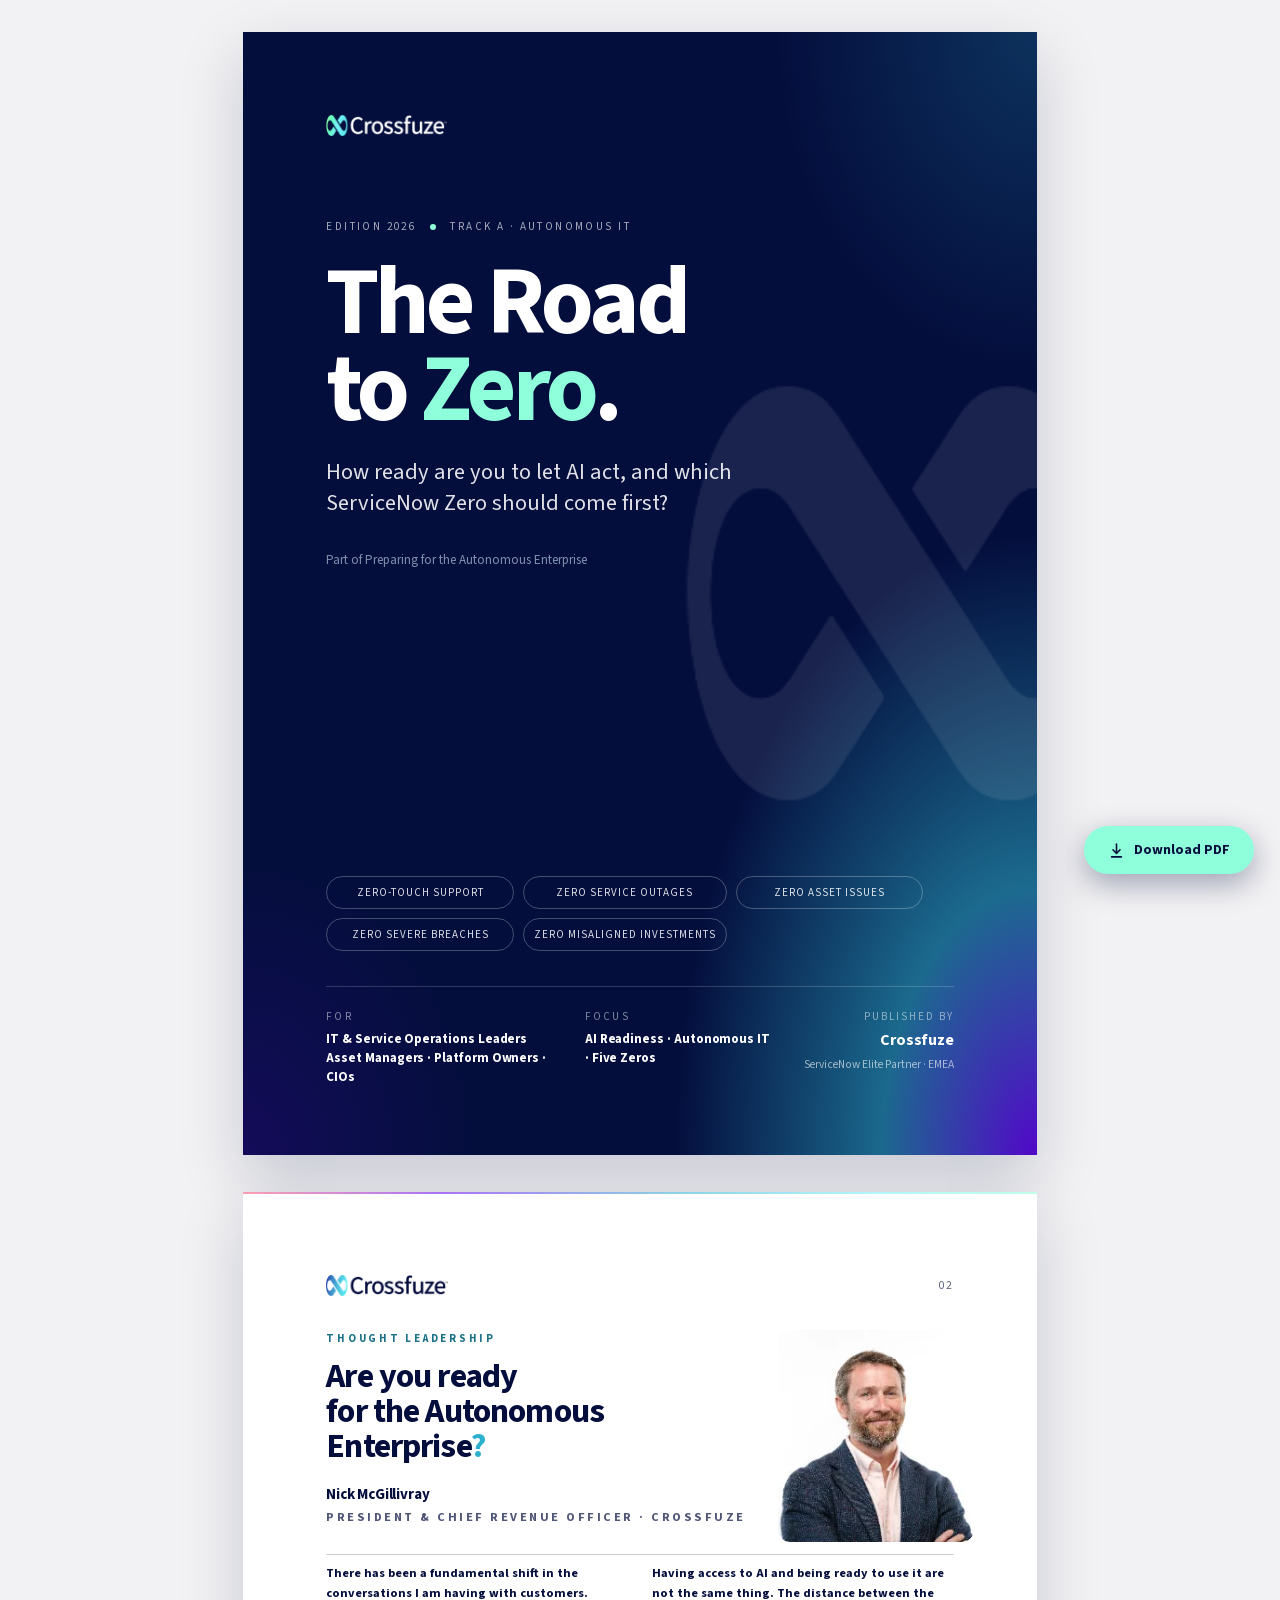
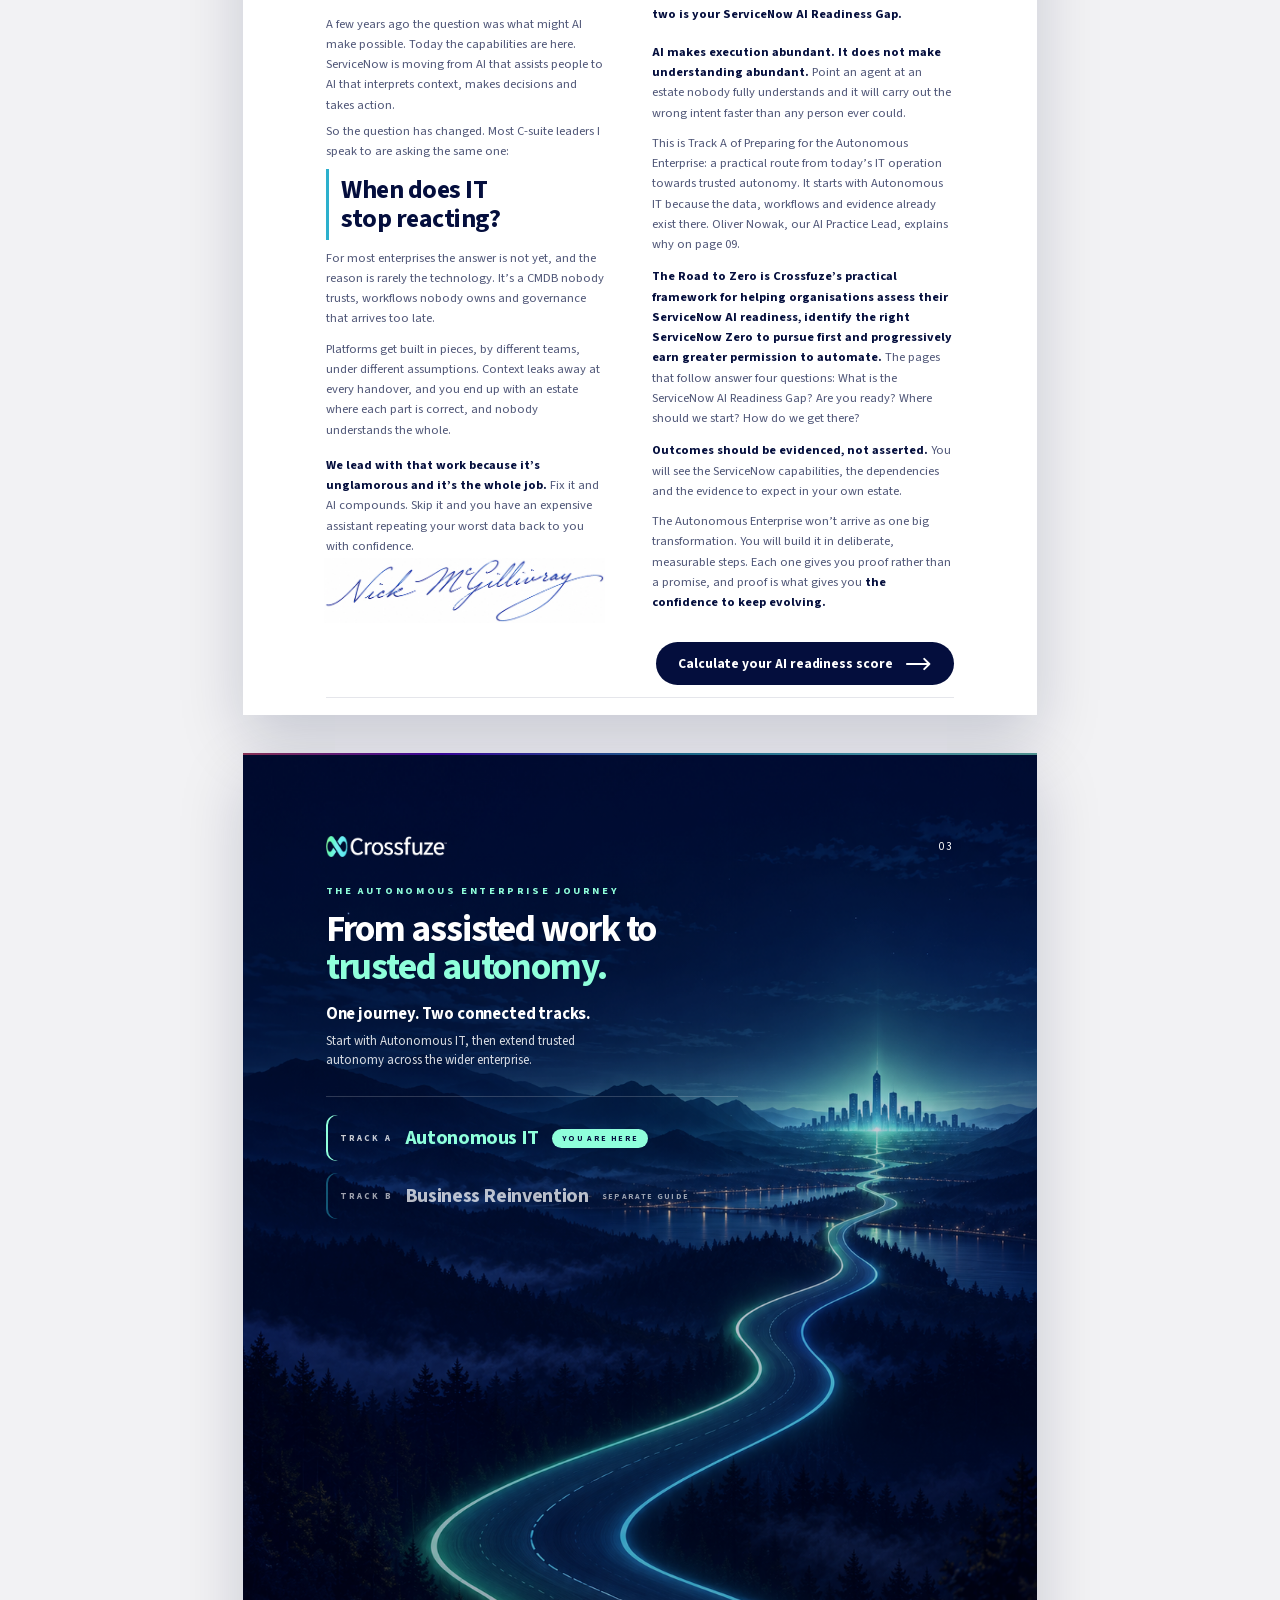
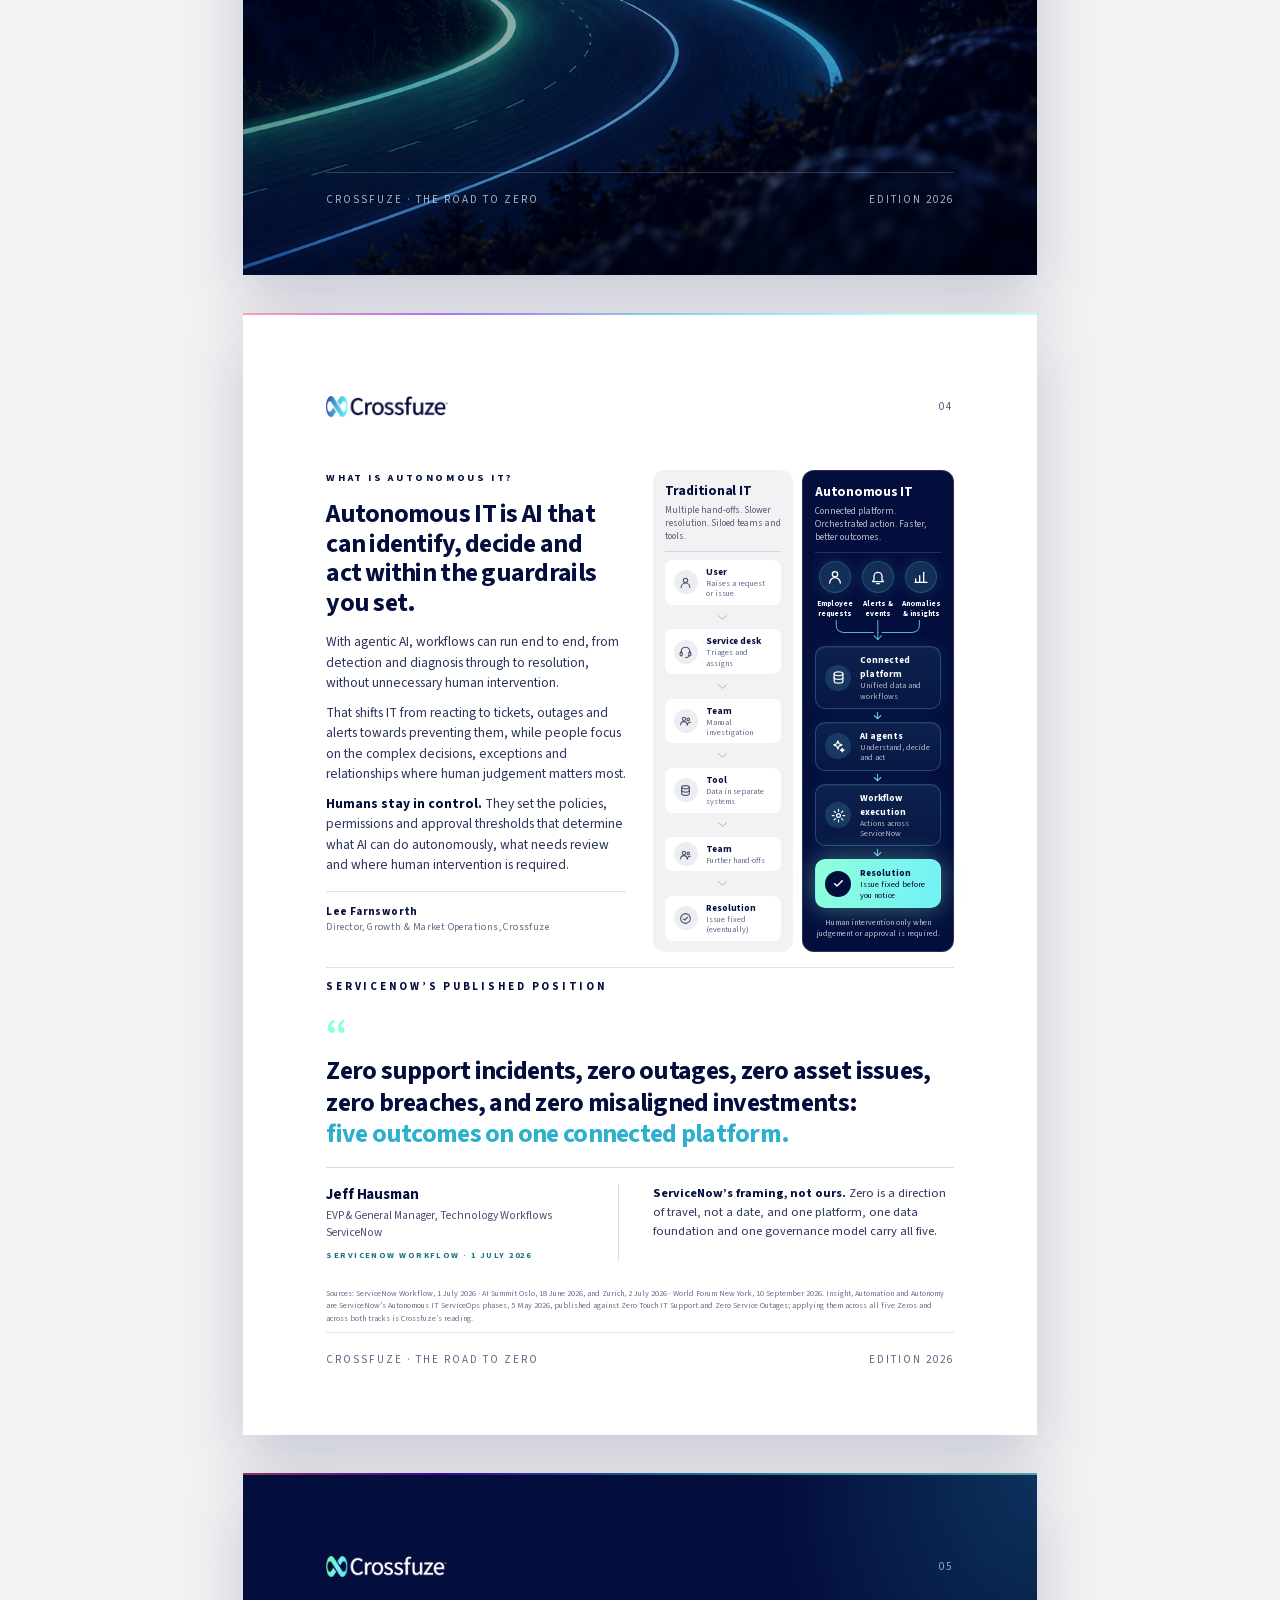
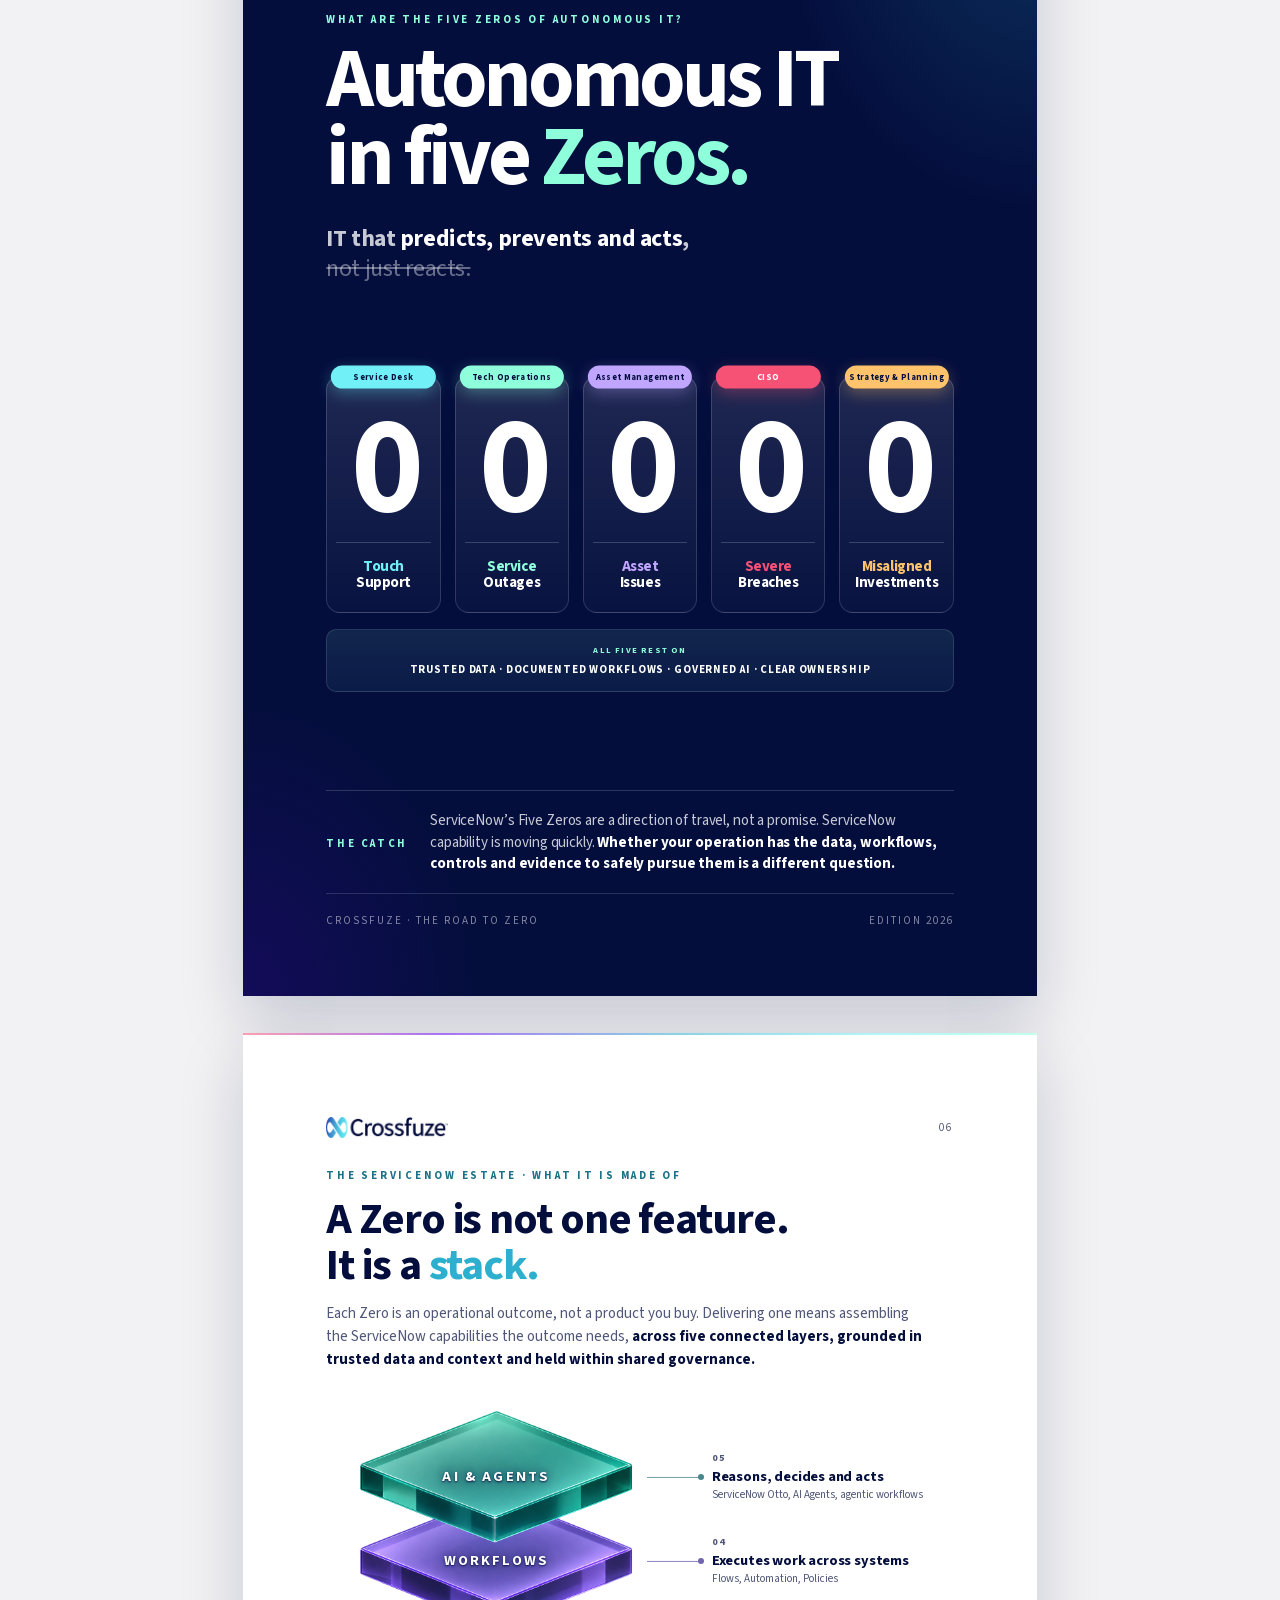
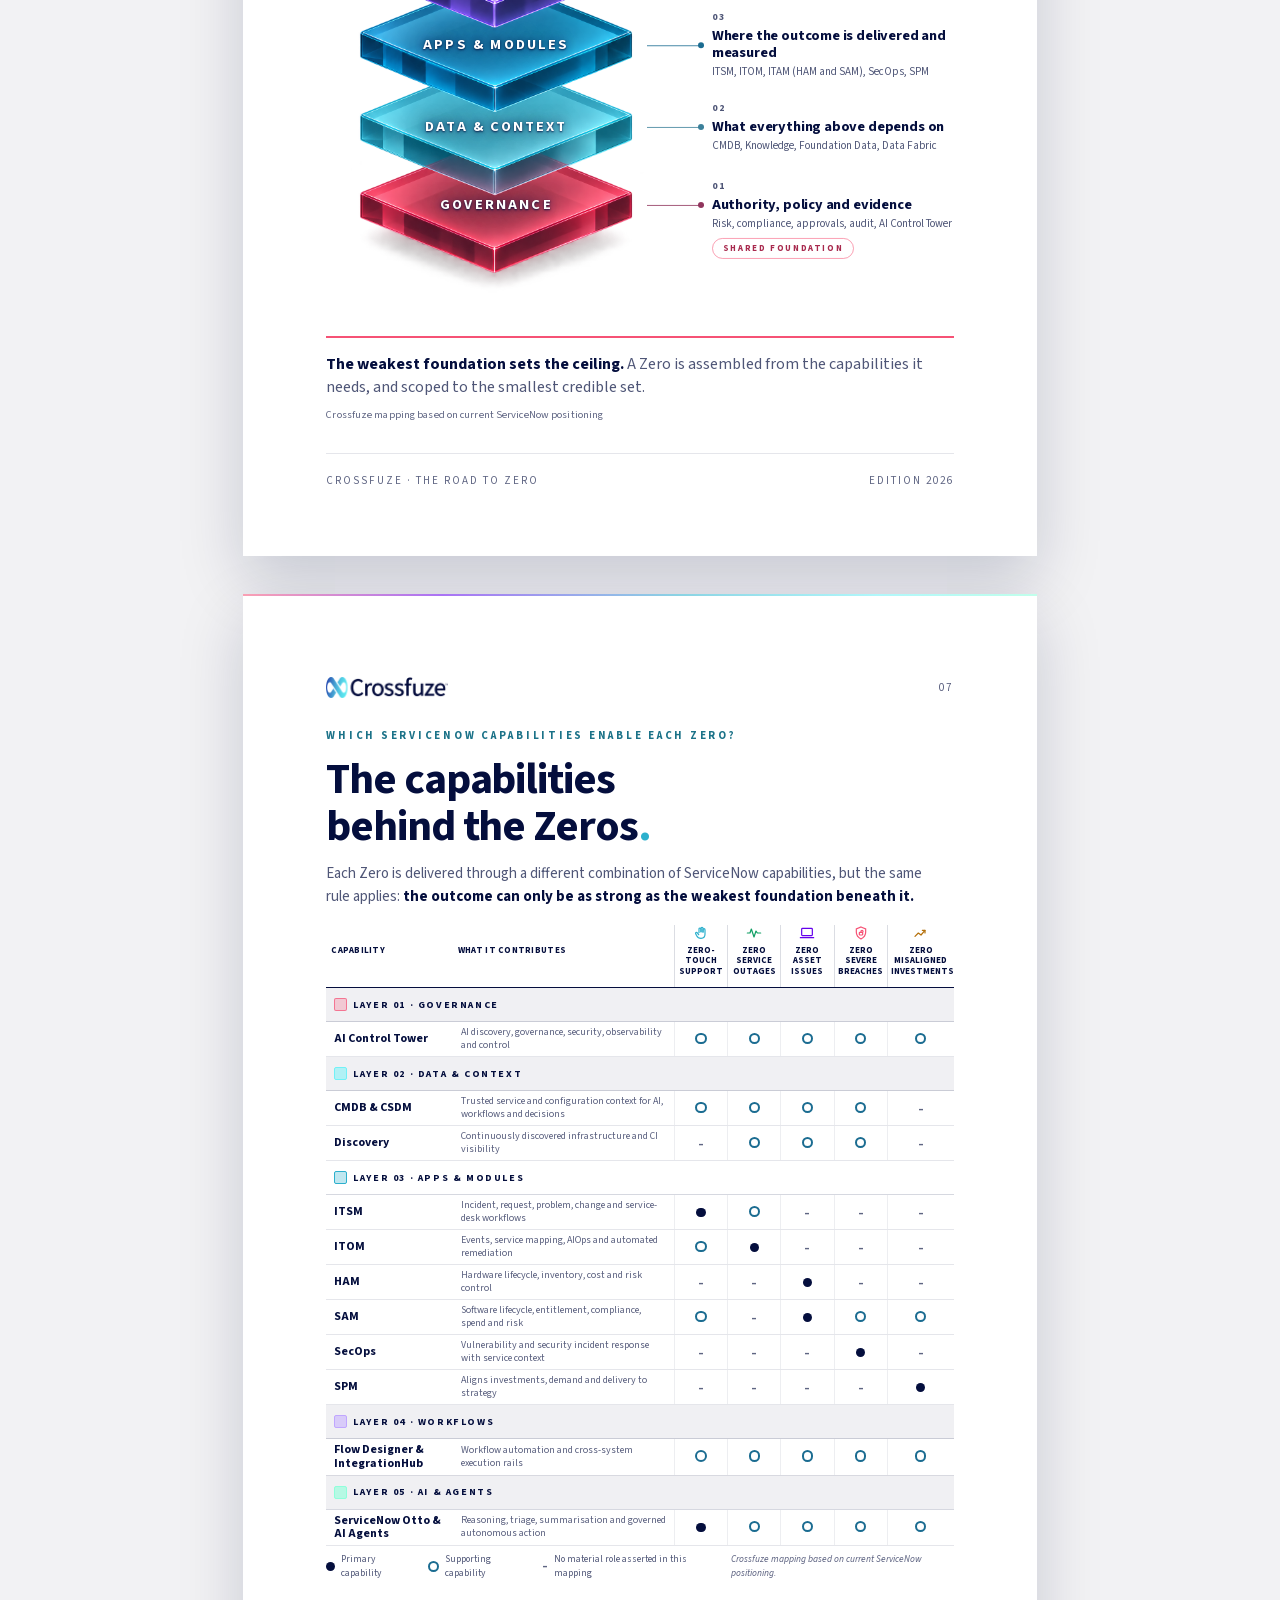
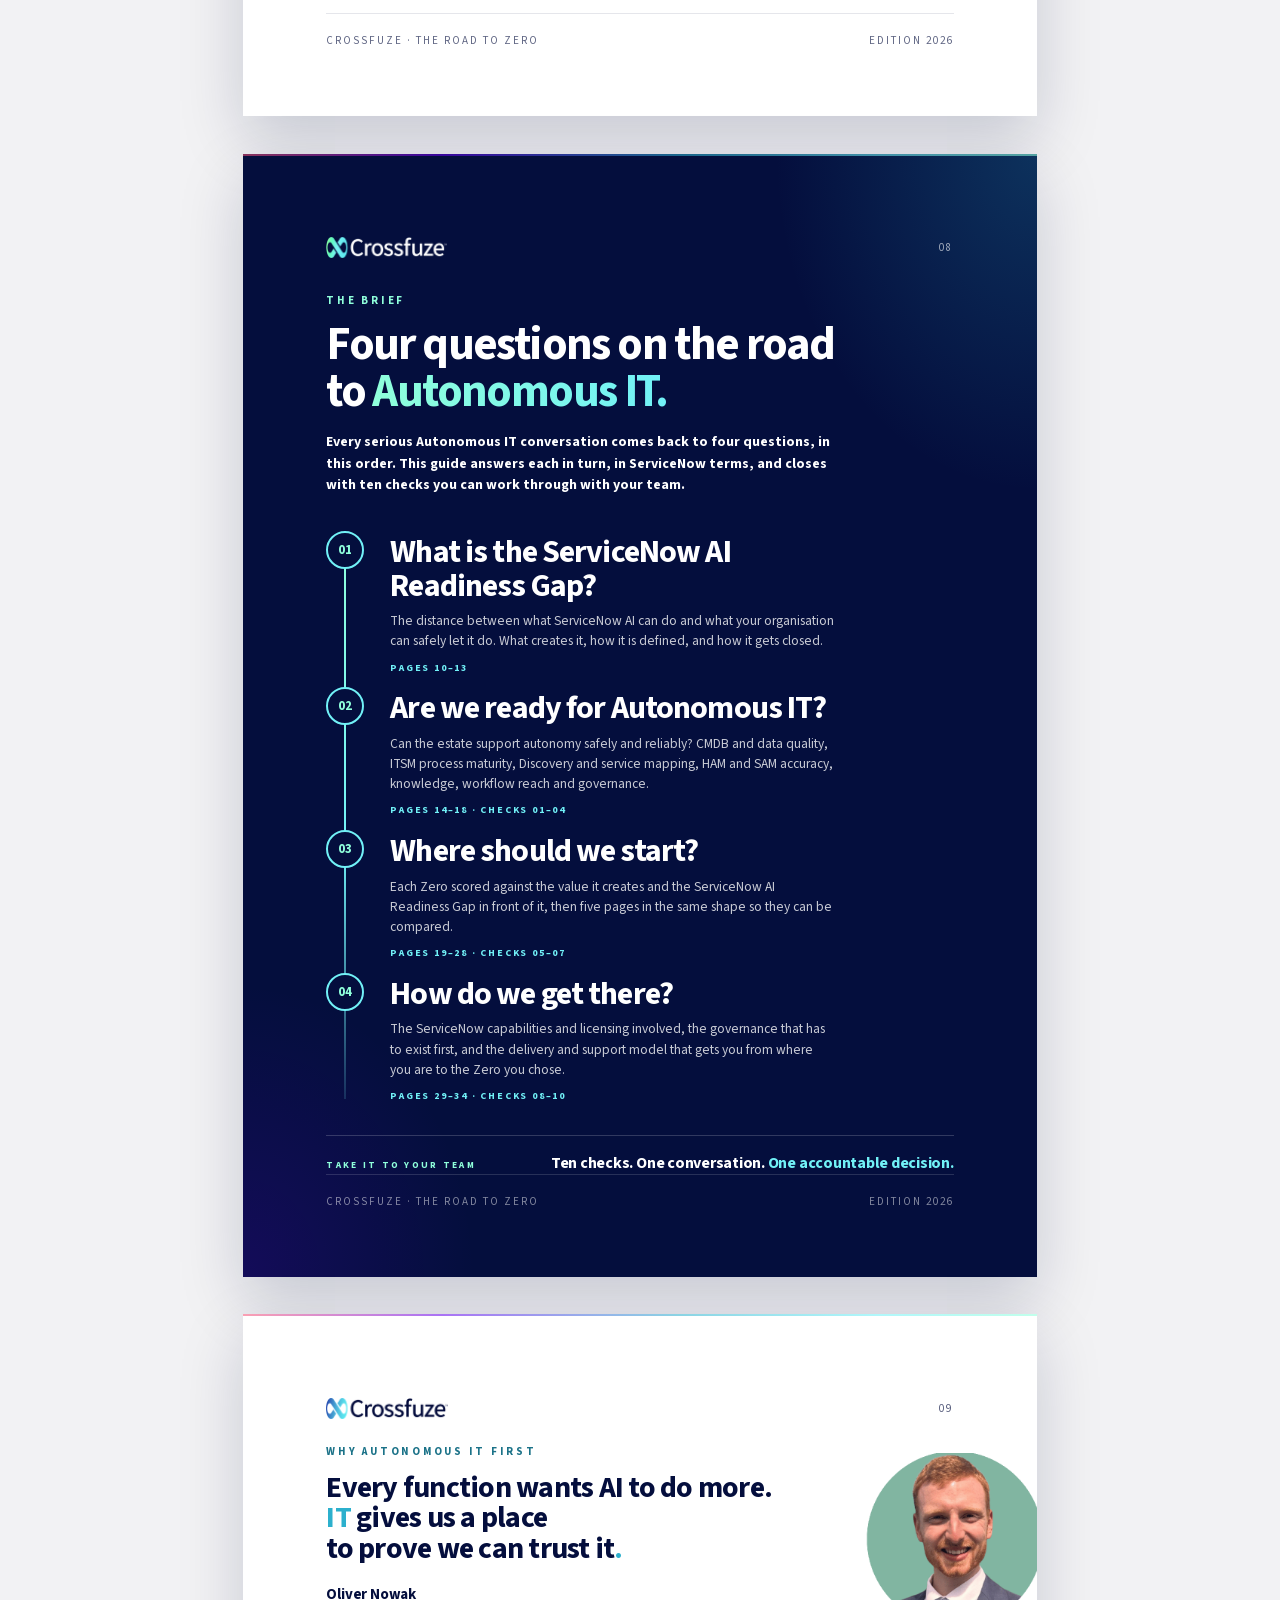
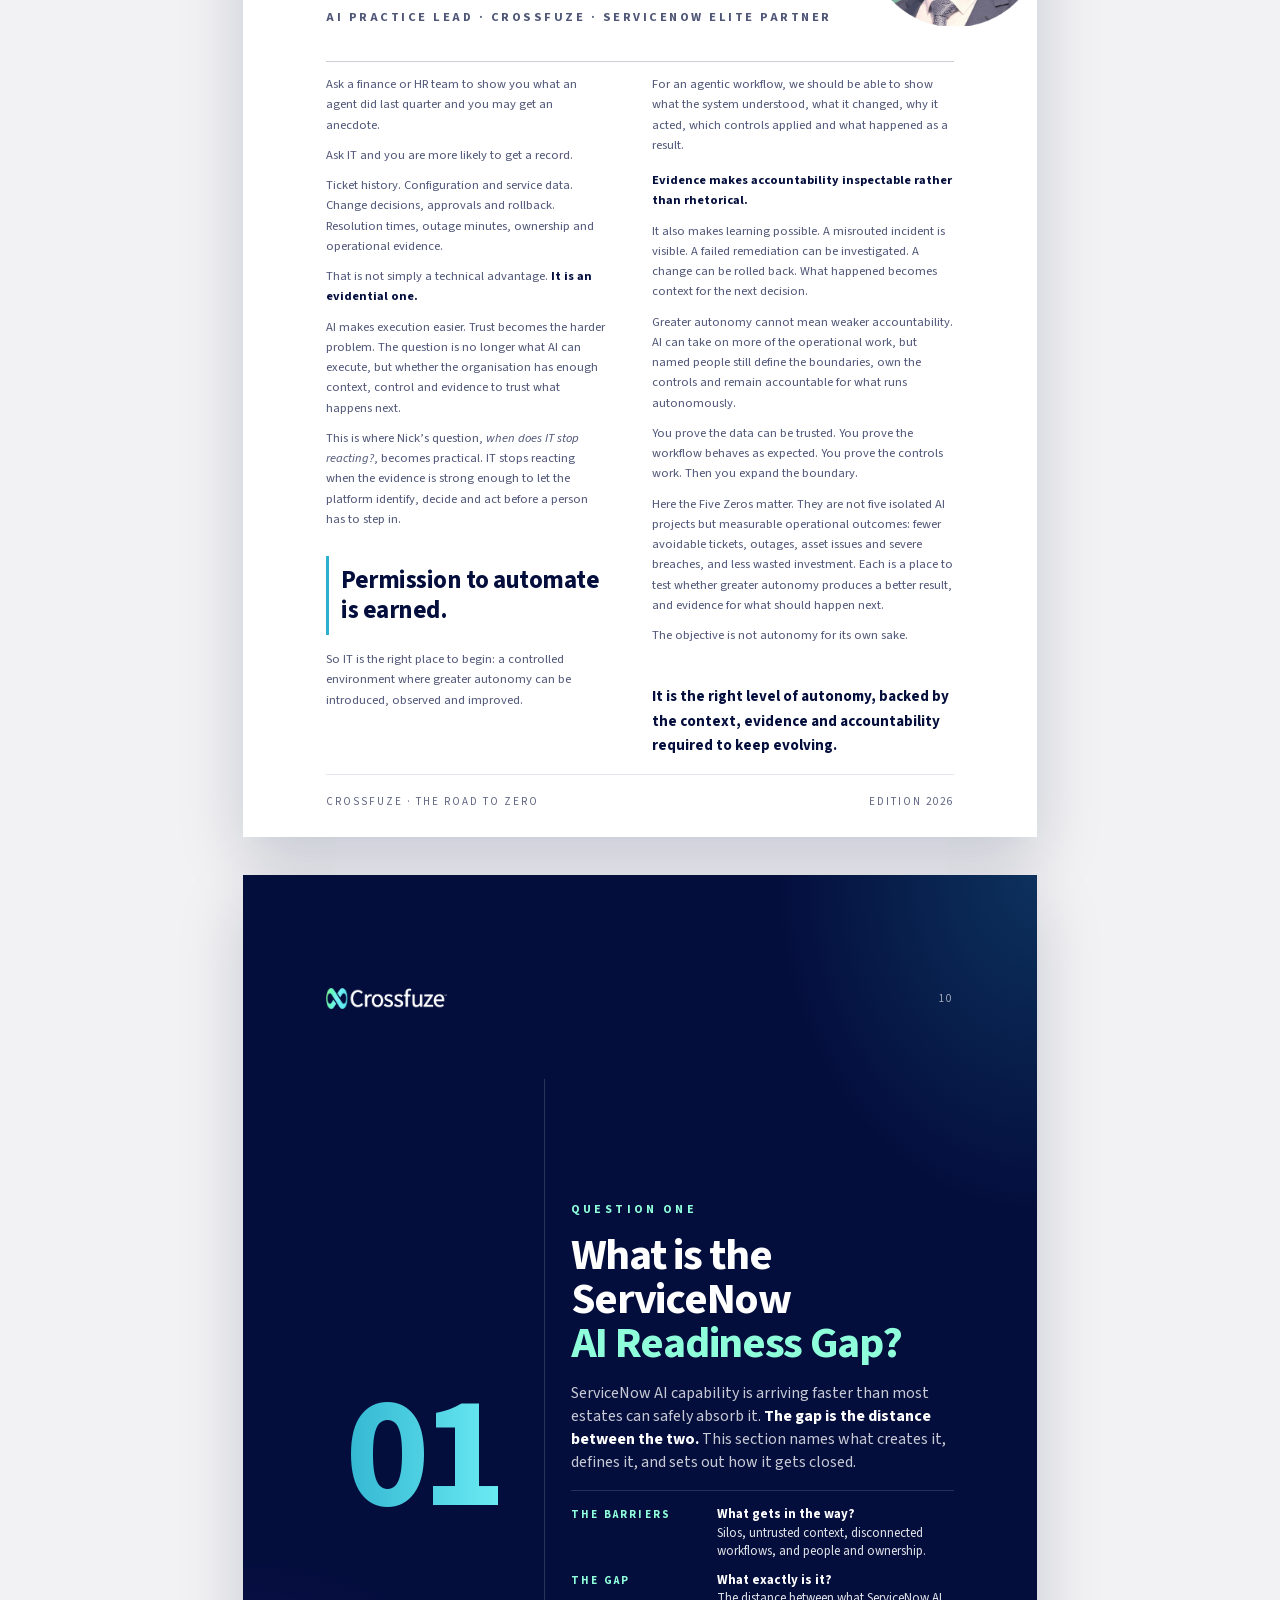
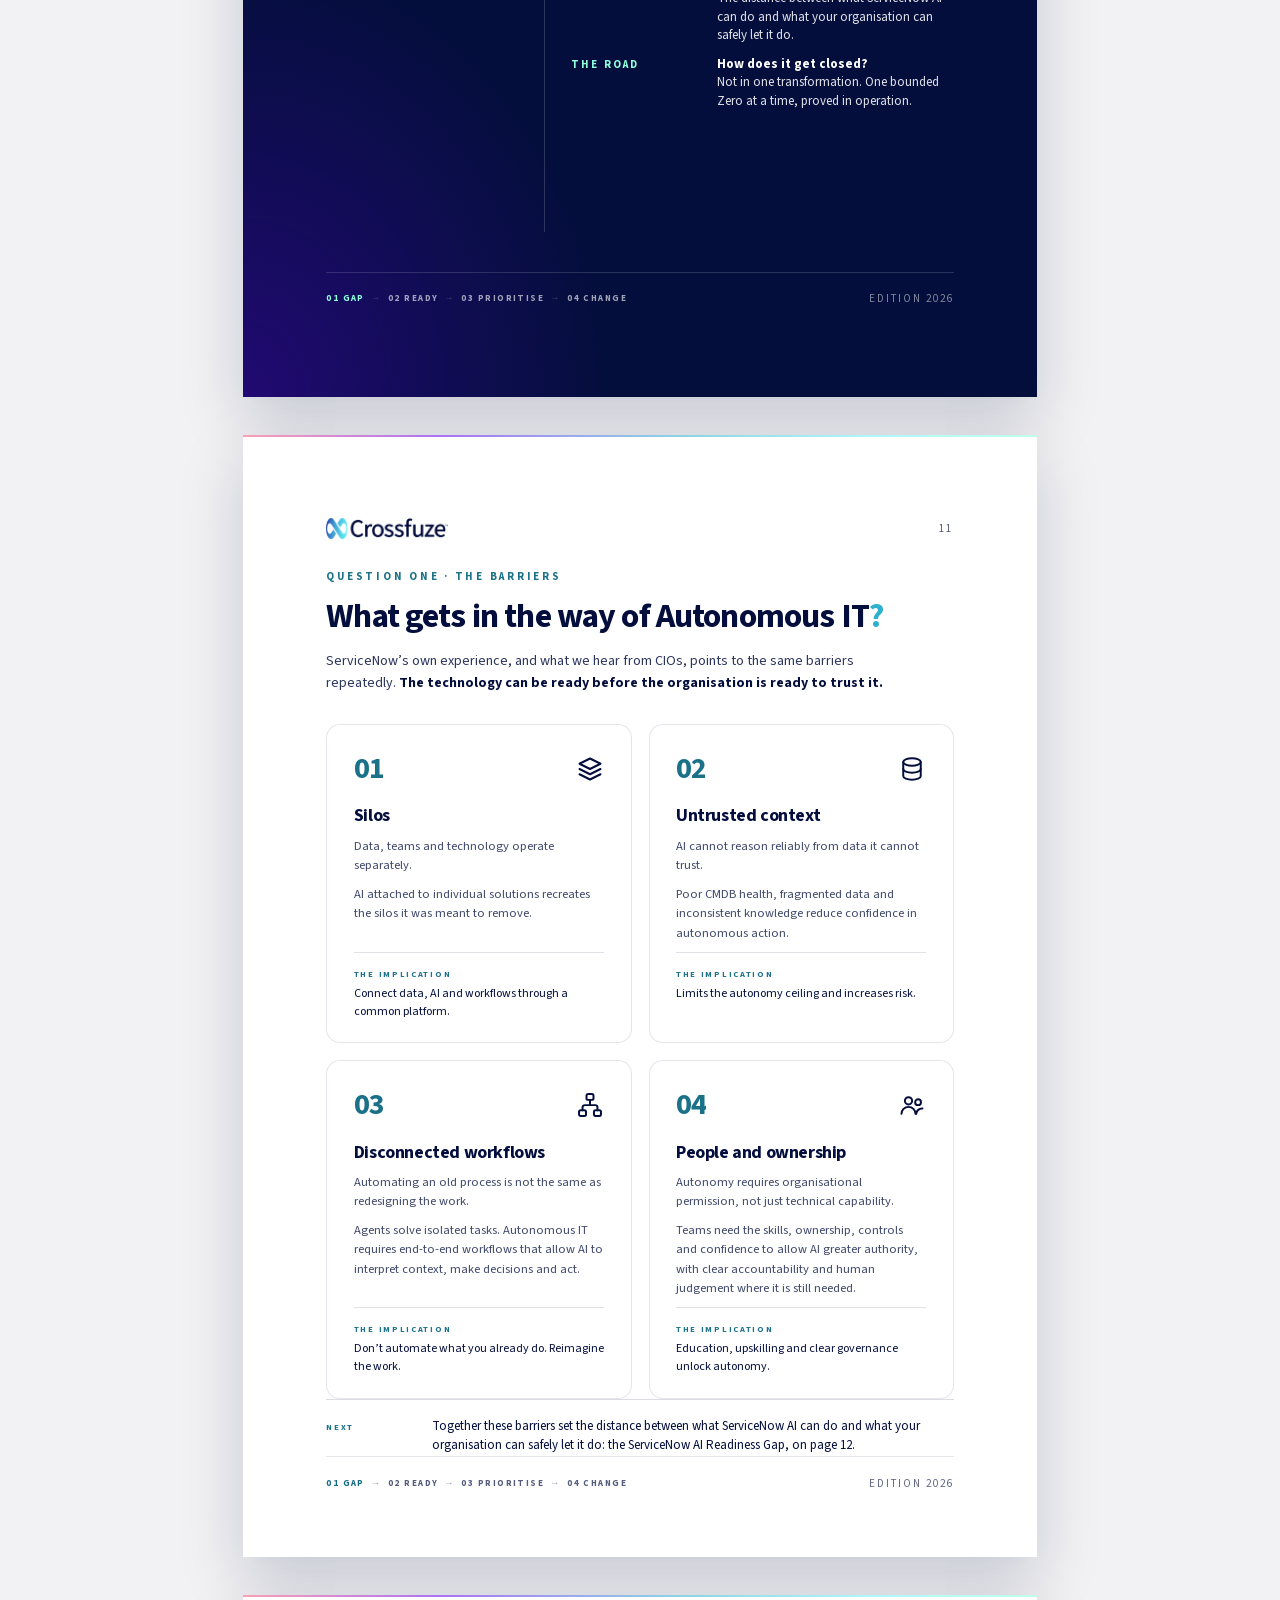
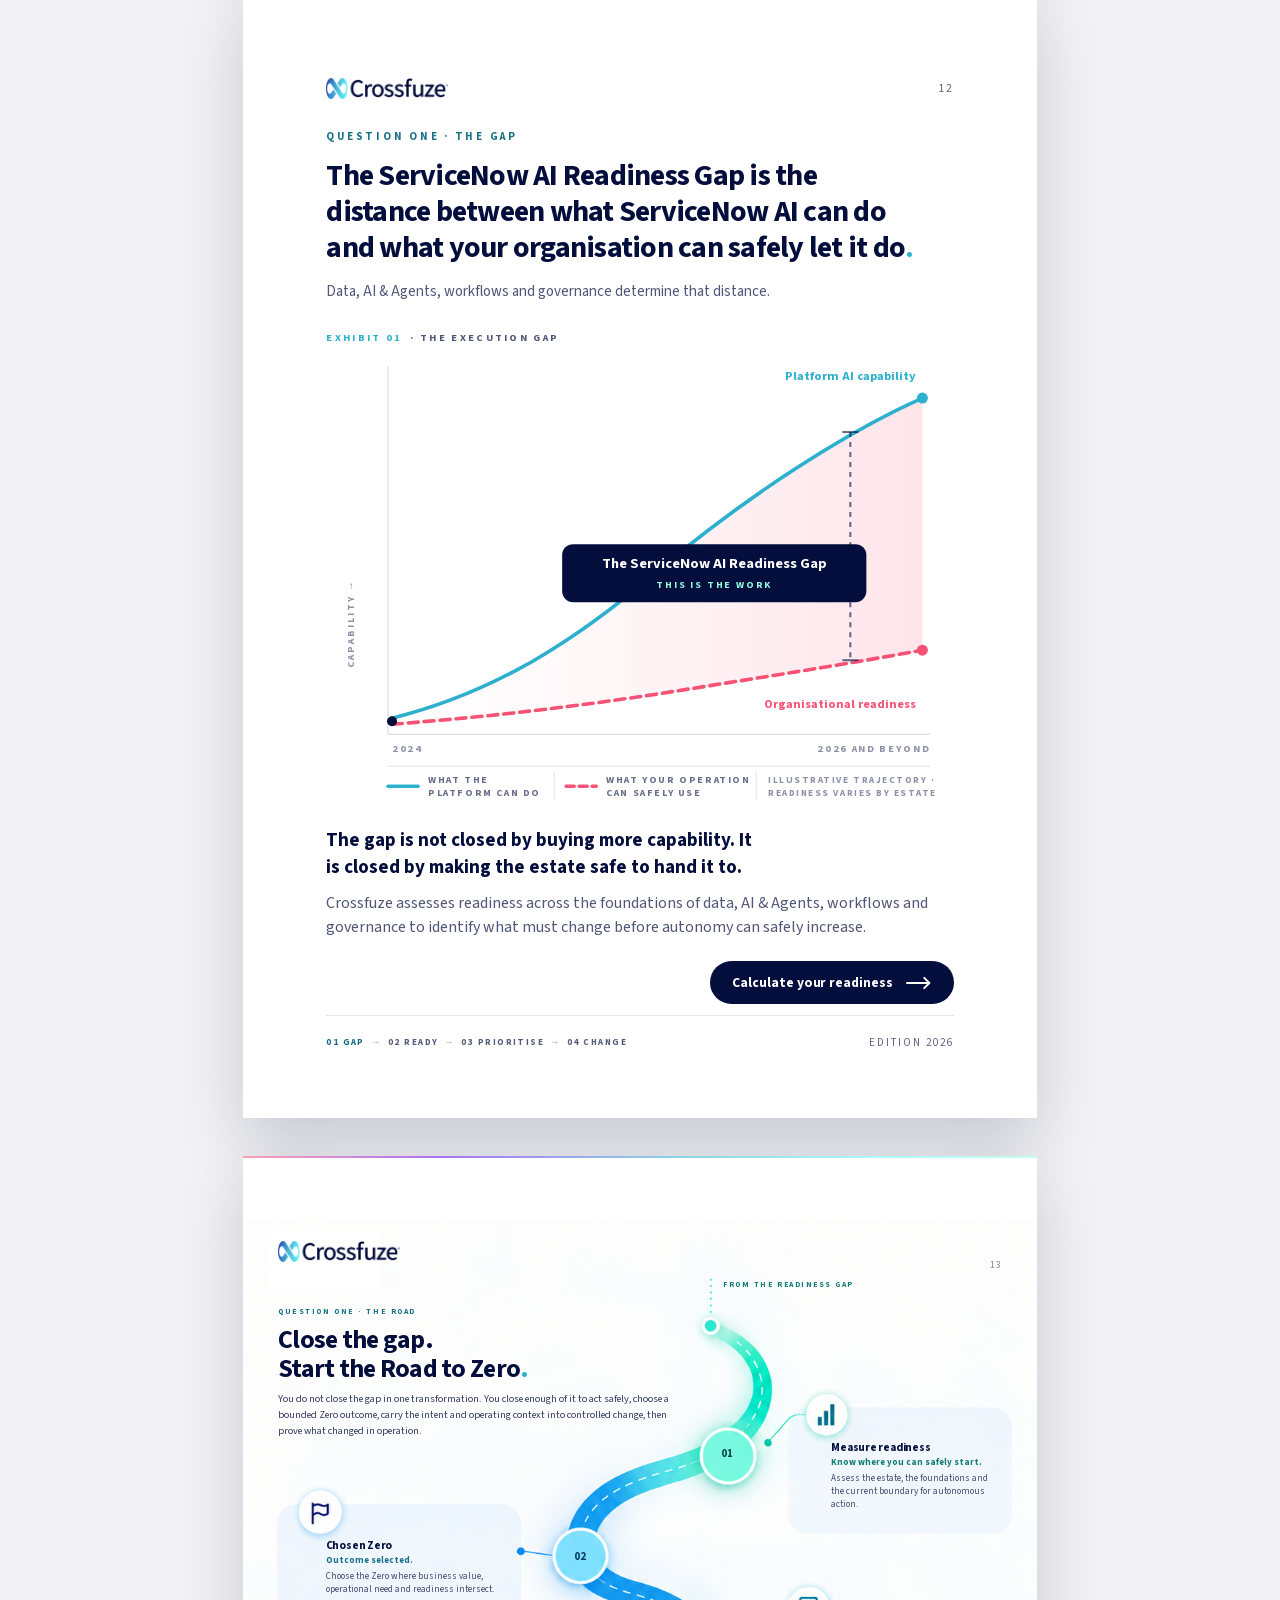
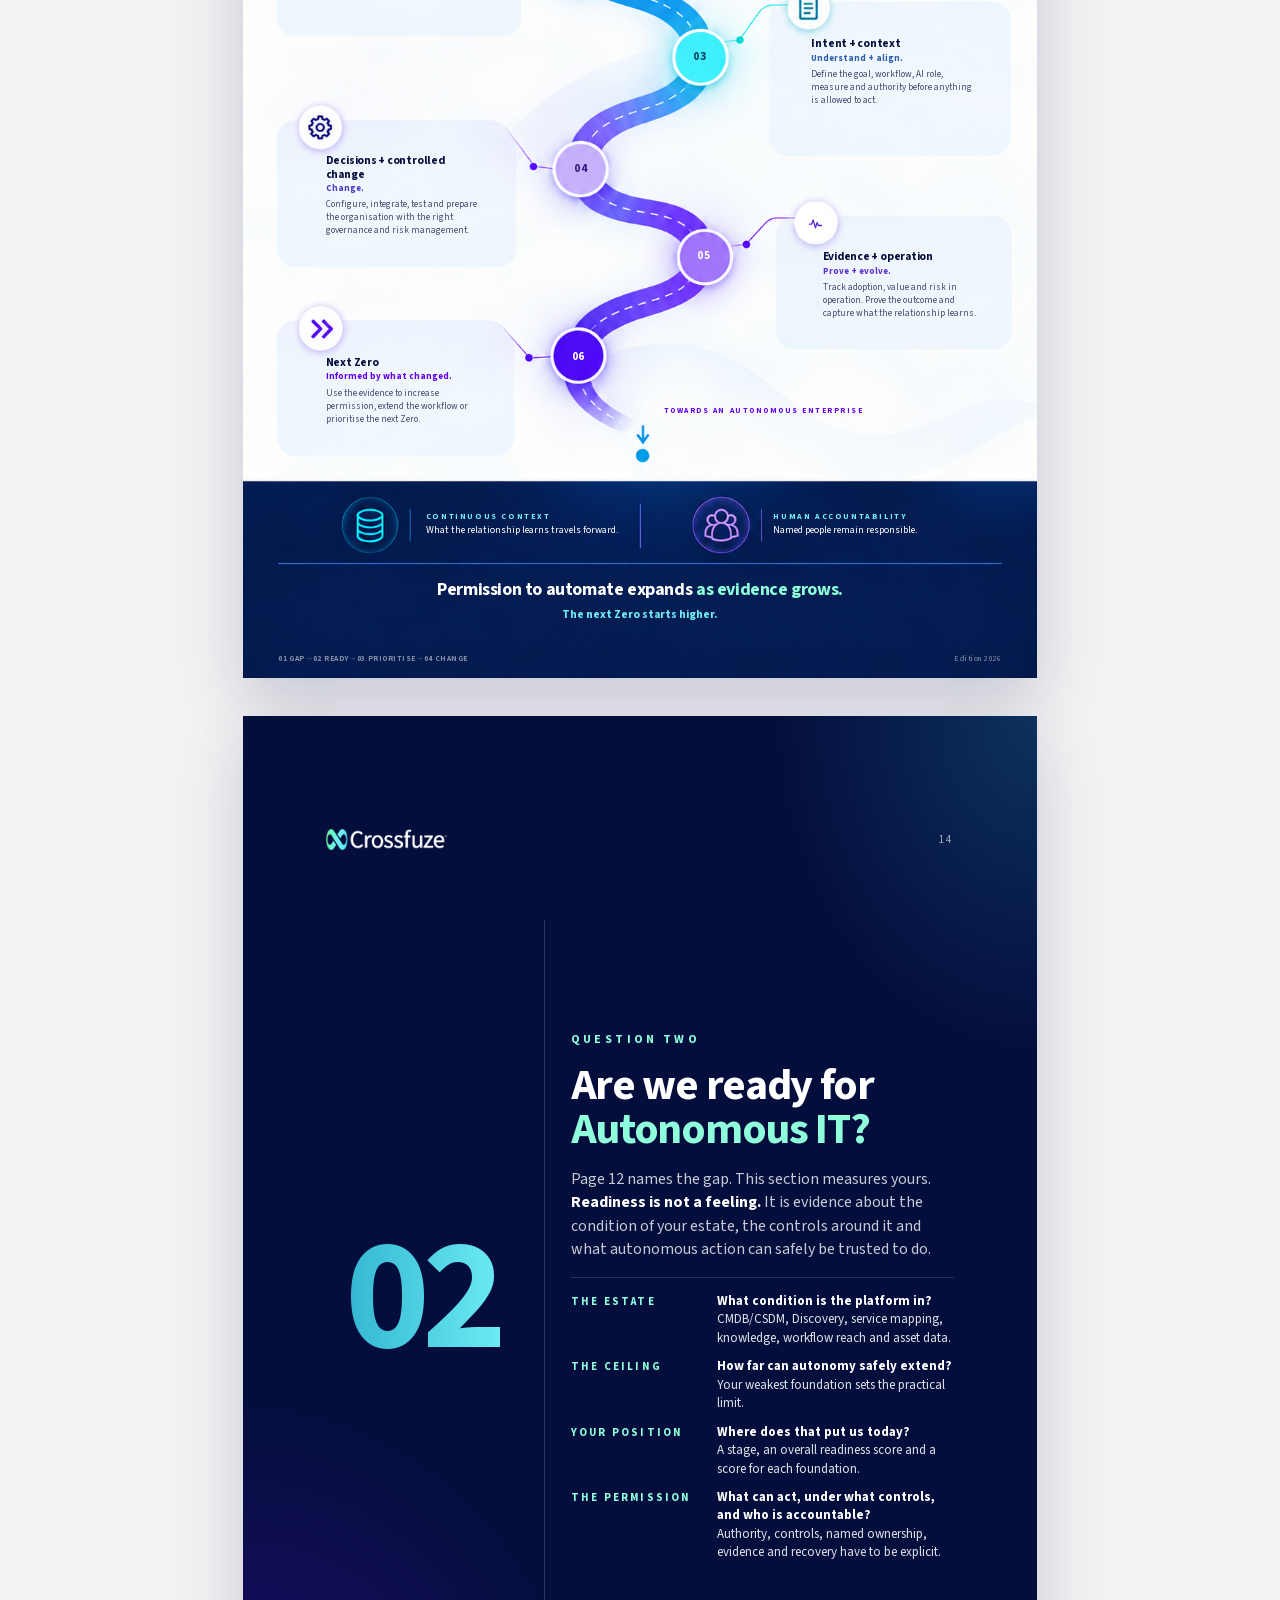
==== index.html @ c247f219 "Add files via upload" ====
<!DOCTYPE html>
<html lang="en-GB"><head>
<meta charset="utf-8">
<meta name="viewport" content="width=device-width, initial-scale=1">
<link rel="canonical" href="https://crossfuze-lighthouse.github.io/roadtozero/">
<meta name="robots" content="index, follow, max-snippet:-1, max-image-preview:large">
<meta name="author" content="Crossfuze">
<meta property="og:type" content="article">
<meta property="og:site_name" content="Crossfuze">
<meta property="og:locale" content="en_GB">
<meta property="og:title" content="The Road to Zero | Crossfuze">
<meta property="og:description" content="Crossfuze’s practical framework for assessing ServiceNow AI readiness, choosing the right ServiceNow Zero and progressively earning greater permission to automate.">
<meta property="og:url" content="https://crossfuze-lighthouse.github.io/roadtozero/">
<meta name="twitter:card" content="summary_large_image">
<meta name="twitter:title" content="The Road to Zero | Crossfuze">
<meta name="twitter:description" content="Crossfuze’s practical framework for assessing ServiceNow AI readiness, choosing the right ServiceNow Zero and progressively earning greater permission to automate.">
<script type="application/ld+json">
{
 "@context": "https://schema.org",
 "@graph": [
  {
   "@type": "Organization",
   "@id": "https://crossfuze-lighthouse.github.io/roadtozero/#org",
   "name": "Crossfuze",
   "url": "https://www.crossfuze.com/",
   "description": "Digital transformation consultancy and Elite ServiceNow Partner, EMEA.",
   "areaServed": "EMEA"
  },
  {
   "@type": "Article",
   "@id": "https://crossfuze-lighthouse.github.io/roadtozero/#article",
   "headline": "The Road to Zero",
   "alternativeHeadline": "How ready are you to let AI act, and which ServiceNow Zero should come first?",
   "description": "Crossfuze’s practical framework for assessing ServiceNow AI readiness, choosing the right ServiceNow Zero and progressively earning greater permission to automate.",
   "inLanguage": "en-GB",
   "url": "https://crossfuze-lighthouse.github.io/roadtozero/",
   "mainEntityOfPage": "https://crossfuze-lighthouse.github.io/roadtozero/",
   "datePublished": "2026-01-01",
   "dateModified": "2026-09-29",
   "author": {
    "@type": "Organization",
    "@id": "https://crossfuze-lighthouse.github.io/roadtozero/#org"
   },
   "publisher": {
    "@type": "Organization",
    "@id": "https://crossfuze-lighthouse.github.io/roadtozero/#org"
   },
   "about": [
    "ServiceNow",
    "Autonomous IT",
    "AI readiness",
    "IT service management",
    "AI governance"
   ],
   "keywords": "ServiceNow AI readiness, Autonomous IT, Zero-Touch Support, Zero Service Outages, Zero Asset Issues, Zero Severe Breaches, Zero Misaligned Investments, Now Assist"
  },
  {
   "@type": "FAQPage",
   "@id": "https://crossfuze-lighthouse.github.io/roadtozero/#faq",
   "mainEntity": [
    {
     "@type": "Question",
     "name": "What is the ServiceNow AI Readiness Gap?",
     "acceptedAnswer": {
      "@type": "Answer",
      "text": "Having access to AI and being ready to use it are not the same thing. The distance between the two is your ServiceNow AI Readiness Gap. It is created by silos, untrusted context, disconnected workflows, and unclear people and ownership."
     }
    },
    {
     "@type": "Question",
     "name": "Are we ready for Autonomous IT?",
     "acceptedAnswer": {
      "@type": "Answer",
      "text": "Readiness is scored across seven weighted dimensions. Four checks frame it: what you are prepared to let AI do without a human in the loop, whether your ServiceNow estate can give AI context you would trust in production, whether you can see why a wrong decision happened and recover from it, and where your weakest readiness foundation is today. The lowest foundation sets the practical ceiling."
     }
    },
    {
     "@type": "Question",
     "name": "Where should we start?",
     "acceptedAnswer": {
      "@type": "Answer",
      "text": "Start with the Zero that solves a problem the business already cares about, that your current platform, integrations, licence tier and data can actually support, and whose outcome you can prove in operational data. Sequence the Zeros rather than running them as five projects."
     }
    },
    {
     "@type": "Question",
     "name": "How do we get there?",
     "acceptedAnswer": {
      "@type": "Answer",
      "text": "Identify what is stopping greater autonomy today, decide how much autonomy is enough, and choose one bounded outcome you can test, measure and improve under control in the next 90 days. The goal is not maximum autonomy. It is the highest level that can be safely operated, evidenced and governed."
     }
    },
    {
     "@type": "Question",
     "name": "What is Autonomous IT?",
     "acceptedAnswer": {
      "@type": "Answer",
      "text": "Autonomous IT is AI that can identify, decide and act within the guardrails you set."
     }
    },
    {
     "@type": "Question",
     "name": "What are the five ServiceNow Zeros?",
     "acceptedAnswer": {
      "@type": "Answer",
      "text": "Zero-Touch Support, Zero Service Outages, Zero Asset Issues, Zero Severe Breaches and Zero Misaligned Investments."
     }
    }
   ]
  }
 ]
}
</script>

<style>/* latin-ext */
@font-face {
  font-family: 'Mrs Saint Delafield';
  font-style: normal;
  font-weight: 400;
  font-display: swap;
  src: url("assets/font-01.woff2") format('woff2');
  unicode-range: U+0100-02BA, U+02BD-02C5, U+02C7-02CC, U+02CE-02D7, U+02DD-02FF, U+0304, U+0308, U+0329, U+1D00-1DBF, U+1E00-1E9F, U+1EF2-1EFF, U+2020, U+20A0-20AB, U+20AD-20C0, U+2113, U+2C60-2C7F, U+A720-A7FF;
}
/* latin */
@font-face {
  font-family: 'Mrs Saint Delafield';
  font-style: normal;
  font-weight: 400;
  font-display: swap;
  src: url("assets/font-02.woff2") format('woff2');
  unicode-range: U+0000-00FF, U+0131, U+0152-0153, U+02BB-02BC, U+02C6, U+02DA, U+02DC, U+0304, U+0308, U+0329, U+2000-206F, U+20AC, U+2122, U+2191, U+2193, U+2212, U+2215, U+FEFF, U+FFFD;
}
/* cyrillic-ext */
@font-face {
  font-family: 'Source Sans 3';
  font-style: italic;
  font-weight: 200 900;
  font-display: swap;
  src: url("assets/font-03.woff2") format('woff2');
  unicode-range: U+0460-052F, U+1C80-1C8A, U+20B4, U+2DE0-2DFF, U+A640-A69F, U+FE2E-FE2F;
}
/* cyrillic */
@font-face {
  font-family: 'Source Sans 3';
  font-style: italic;
  font-weight: 200 900;
  font-display: swap;
  src: url("assets/font-04.woff2") format('woff2');
  unicode-range: U+0301, U+0400-045F, U+0490-0491, U+04B0-04B1, U+2116;
}
/* greek-ext */
@font-face {
  font-family: 'Source Sans 3';
  font-style: italic;
  font-weight: 200 900;
  font-display: swap;
  src: url("assets/font-05.woff2") format('woff2');
  unicode-range: U+1F00-1FFF;
}
/* greek */
@font-face {
  font-family: 'Source Sans 3';
  font-style: italic;
  font-weight: 200 900;
  font-display: swap;
  src: url("assets/font-06.woff2") format('woff2');
  unicode-range: U+0370-0377, U+037A-037F, U+0384-038A, U+038C, U+038E-03A1, U+03A3-03FF;
}
/* vietnamese */
@font-face {
  font-family: 'Source Sans 3';
  font-style: italic;
  font-weight: 200 900;
  font-display: swap;
  src: url("assets/font-07.woff2") format('woff2');
  unicode-range: U+0102-0103, U+0110-0111, U+0128-0129, U+0168-0169, U+01A0-01A1, U+01AF-01B0, U+0300-0301, U+0303-0304, U+0308-0309, U+0323, U+0329, U+1EA0-1EF9, U+20AB;
}
/* latin-ext */
@font-face {
  font-family: 'Source Sans 3';
  font-style: italic;
  font-weight: 200 900;
  font-display: swap;
  src: url("assets/font-08.woff2") format('woff2');
  unicode-range: U+0100-02BA, U+02BD-02C5, U+02C7-02CC, U+02CE-02D7, U+02DD-02FF, U+0304, U+0308, U+0329, U+1D00-1DBF, U+1E00-1E9F, U+1EF2-1EFF, U+2020, U+20A0-20AB, U+20AD-20C0, U+2113, U+2C60-2C7F, U+A720-A7FF;
}
/* latin */
@font-face {
  font-family: 'Source Sans 3';
  font-style: italic;
  font-weight: 200 900;
  font-display: swap;
  src: url("assets/font-09.woff2") format('woff2');
  unicode-range: U+0000-00FF, U+0131, U+0152-0153, U+02BB-02BC, U+02C6, U+02DA, U+02DC, U+0304, U+0308, U+0329, U+2000-206F, U+20AC, U+2122, U+2191, U+2193, U+2212, U+2215, U+FEFF, U+FFFD;
}
/* cyrillic-ext */
@font-face {
  font-family: 'Source Sans 3';
  font-style: normal;
  font-weight: 200 900;
  font-display: swap;
  src: url("assets/font-10.woff2") format('woff2');
  unicode-range: U+0460-052F, U+1C80-1C8A, U+20B4, U+2DE0-2DFF, U+A640-A69F, U+FE2E-FE2F;
}
/* cyrillic */
@font-face {
  font-family: 'Source Sans 3';
  font-style: normal;
  font-weight: 200 900;
  font-display: swap;
  src: url("assets/font-11.woff2") format('woff2');
  unicode-range: U+0301, U+0400-045F, U+0490-0491, U+04B0-04B1, U+2116;
}
/* greek-ext */
@font-face {
  font-family: 'Source Sans 3';
  font-style: normal;
  font-weight: 200 900;
  font-display: swap;
  src: url("assets/font-12.woff2") format('woff2');
  unicode-range: U+1F00-1FFF;
}
/* greek */
@font-face {
  font-family: 'Source Sans 3';
  font-style: normal;
  font-weight: 200 900;
  font-display: swap;
  src: url("assets/font-13.woff2") format('woff2');
  unicode-range: U+0370-0377, U+037A-037F, U+0384-038A, U+038C, U+038E-03A1, U+03A3-03FF;
}
/* vietnamese */
@font-face {
  font-family: 'Source Sans 3';
  font-style: normal;
  font-weight: 200 900;
  font-display: swap;
  src: url("assets/font-14.woff2") format('woff2');
  unicode-range: U+0102-0103, U+0110-0111, U+0128-0129, U+0168-0169, U+01A0-01A1, U+01AF-01B0, U+0300-0301, U+0303-0304, U+0308-0309, U+0323, U+0329, U+1EA0-1EF9, U+20AB;
}
/* latin-ext */
@font-face {
  font-family: 'Source Sans 3';
  font-style: normal;
  font-weight: 200 900;
  font-display: swap;
  src: url("assets/font-15.woff2") format('woff2');
  unicode-range: U+0100-02BA, U+02BD-02C5, U+02C7-02CC, U+02CE-02D7, U+02DD-02FF, U+0304, U+0308, U+0329, U+1D00-1DBF, U+1E00-1E9F, U+1EF2-1EFF, U+2020, U+20A0-20AB, U+20AD-20C0, U+2113, U+2C60-2C7F, U+A720-A7FF;
}
/* latin */
@font-face {
  font-family: 'Source Sans 3';
  font-style: normal;
  font-weight: 200 900;
  font-display: swap;
  src: url("assets/font-16.woff2") format('woff2');
  unicode-range: U+0000-00FF, U+0131, U+0152-0153, U+02BB-02BC, U+02C6, U+02DA, U+02DC, U+0304, U+0308, U+0329, U+2000-206F, U+20AC, U+2122, U+2191, U+2193, U+2212, U+2215, U+FEFF, U+FFFD;
}
</style>
<title>The Road to Zero | Crossfuze</title>
<meta name="description" content="Crossfuze’s practical framework for assessing ServiceNow AI readiness, choosing the right ServiceNow Zero and progressively earning greater permission to automate.">
<link rel="preconnect" href="https://fonts.googleapis.com">
<link rel="preconnect" href="https://fonts.gstatic.com" crossorigin="">
<style>/* latin-ext */

/* latin */

/* cyrillic-ext */

/* cyrillic */

/* greek-ext */

/* greek */

/* vietnamese */

/* latin-ext */

/* latin */

/* cyrillic-ext */

/* cyrillic */

/* greek-ext */

/* greek */

/* vietnamese */

/* latin-ext */

/* latin */

/* cyrillic-ext */

/* cyrillic */

/* greek-ext */

/* greek */

/* vietnamese */

/* latin-ext */

/* latin */

/* cyrillic-ext */

/* cyrillic */

/* greek-ext */

/* greek */

/* vietnamese */

/* latin-ext */

/* latin */

/* cyrillic-ext */

/* cyrillic */

/* greek-ext */

/* greek */

/* vietnamese */

/* latin-ext */

/* latin */


/* ============================================================
   Q3 · the connected cycle (doctrine: intent → controlled change → operation)
   ============================================================ */

/* stage wayfinder, repeated on every stage page */
.sgm{display:flex;align-items:center;gap:8px;flex-wrap:wrap;margin:0 0 11px}
.sgm span{font-family:var(--font-mono);font-size:10px;letter-spacing:.16em;text-transform:uppercase;
  font-weight:700;color:var(--fg-tertiary)}
.sgm span.on{color:var(--cf-utility-blue)}
.sgm i{font-style:normal;font-size:10px;color:rgba(4,14,61,.28)}
.page.dark .sgm span{color:rgba(255,255,255,.45)}
.page.dark .sgm span.on{color:var(--cf-bright-green)}
.page.dark .sgm i{color:rgba(255,255,255,.3)}

/* accountability band, repeated on every stage page */
.sgb{display:grid;grid-template-columns:repeat(3,1fr);gap:20px;margin-top:auto;padding-top:12px;
  border-top:1px solid var(--border-strong);flex-shrink:0}
.sgb .c+.c{border-left:1px solid var(--border-subtle);padding-left:20px}
.sgb .k{display:block;font-family:var(--font-mono);font-size:10px;letter-spacing:.2em;
  text-transform:uppercase;font-weight:700;color:var(--cf-utility-blue);margin-bottom:5px}
.sgb p{font-size:11px;line-height:1.45;color:var(--fg-secondary);margin:0}
.page.dark .sgb{border-top-color:rgba(255,255,255,.24)}
.page.dark .sgb .c+.c{border-left-color:rgba(255,255,255,.14)}
.page.dark .sgb .k{color:var(--cf-bright-green)}
.page.dark .sgb p{color:rgba(255,255,255,.78)}

/* 26 · the five-stage cycle */
  color:rgba(255,255,255,.5)}
  text-transform:uppercase;font-weight:700;color:var(--cf-bright-blue)}

/* 26 · the three doctrine pairs */
.pairs{display:grid;grid-template-columns:repeat(3,1fr);gap:13px;margin-top:6mm;flex-shrink:0}
.pair{background:rgba(255,255,255,.05);border:1px solid rgba(255,255,255,.14);border-radius:12px;
  padding:14px 15px}
.pair .pk{font-family:var(--font-mono);font-size:10px;letter-spacing:.2em;font-weight:700;
  color:var(--cf-bright-green)}
.pair h3{font-size:15px;color:#fff;margin:5px 0 6px;letter-spacing:-.015em;line-height:1.2}
.pair h3 em{font-style:normal;color:var(--cf-bright-blue)}
.pair p{font-size:11px;line-height:1.45;color:rgba(255,255,255,.74);margin:0}

/* 26 · the two continuous layers */
  text-transform:uppercase;font-weight:700;color:var(--cf-bright-blue);margin-bottom:5px}

/* 26 · why understanding matters more as execution gets cheaper */
.parad{display:grid;grid-template-columns:1fr 20px 1fr 20px 1fr;align-items:start;gap:0;margin-top:6mm;flex-shrink:0}
.parad .px{border-top:1px solid rgba(255,255,255,.18);padding-top:10px}
.parad .pxk{display:block;font-family:var(--font-mono);font-size:10px;letter-spacing:.18em;
  text-transform:uppercase;font-weight:700;color:var(--cf-bright-blue);margin-bottom:4px}
.parad .px b{display:block;font-size:14px;color:#fff;letter-spacing:-.012em;margin-bottom:3px}
.parad .px p{font-size:11px;line-height:1.4;color:rgba(255,255,255,.72);margin:0}
.parad .pop{align-self:center;text-align:center;font-family:var(--font-mono);font-size:14px;font-weight:700;
  color:var(--cf-bright-green)}

/* 27 · advisory and authority */
.auth{display:grid;grid-template-columns:1fr 1fr;gap:0;margin:0 0 4mm;border:1px solid var(--border-subtle);
  border-radius:12px;overflow:hidden;flex-shrink:0}
.auth .ac2{padding:12px 15px}
.auth .ac2.own{background:var(--cf-crisp-grey);border-left:1px solid var(--border-subtle)}
.auth .ak{display:block;font-family:var(--font-mono);font-size:10px;letter-spacing:.2em;
  text-transform:uppercase;font-weight:700;color:var(--cf-utility-blue);margin-bottom:4px}
.auth .ac2.own .ak{color:var(--cf-midnight-blue)}
.auth p{font-size:11px;line-height:1.45;color:var(--fg-secondary);margin:0}
#pzmap .zmap{flex:1;align-content:start}

/* 28 · route strip */
.rtk2{font-family:var(--font-mono);font-size:10px;letter-spacing:.22em;text-transform:uppercase;
  font-weight:700;color:var(--cf-utility-blue);margin:4mm 0 2.4mm}
.rtk2.on{color:var(--cf-bright-green)}
.rtstrip{display:grid;grid-template-columns:repeat(3,1fr);gap:13px;flex-shrink:0}
.rtc{background:var(--cf-white);border:1px solid var(--border-subtle);border-radius:12px;padding:13px 14px}
.rtc .rck{display:block;font-family:var(--font-mono);font-size:10px;letter-spacing:.14em;
  text-transform:uppercase;font-weight:700;color:var(--fg-tertiary);margin-bottom:5px}
.rtc b{display:block;font-size:15px;color:var(--cf-midnight-blue);letter-spacing:-.015em;margin-bottom:4px}
.rtc p{font-size:11px;line-height:1.42;color:var(--fg-secondary);margin:0 0 5px}
.rtc em{font-style:normal;font-family:var(--font-mono);font-size:10px;letter-spacing:.1em;
  text-transform:uppercase;font-weight:700;color:var(--cf-utility-blue)}
#pprove .ninety{flex:0 0 auto}
#pprove .golive{margin:3.4mm 0 0}

/* 29 · where SMART sits on the cycle */
.sm-pos{font-size:12px;line-height:1.45;color:rgba(255,255,255,.72);margin:-4px 0 0;max-width:158mm}
.sm-pos b{color:var(--cf-bright-green);font-weight:700}

/* 30 · the outcome record */
.orec{display:grid;grid-template-columns:repeat(3,1fr);gap:0;border:1px solid var(--border-subtle);
  border-radius:12px;overflow:hidden;margin:0 0 4mm;flex-shrink:0}
.orc{padding:13px 15px}
.orc+.orc{border-left:1px solid var(--border-subtle)}
.orc .ok{display:block;font-family:var(--font-mono);font-size:10px;letter-spacing:.18em;
  text-transform:uppercase;font-weight:700;color:var(--cf-utility-blue);margin-bottom:5px}
.orc b{display:block;font-size:13.5px;line-height:1.25;color:var(--cf-midnight-blue);
  letter-spacing:-.012em;margin-bottom:4px}
.orc p{font-size:11px;line-height:1.42;color:var(--fg-secondary);margin:0}
#pproof .msr{margin-top:14px}

/* 31 · run-state ownership on midnight */

#pprove .lede{margin-bottom:8px}
#pprove .nstep{padding:6px 0}
.rtc{padding:11px 13px}
.rtc p{margin-bottom:4px}
.rtstrip{gap:11px}
.rtk2{margin:3mm 0 2mm}
#pprove .golive{margin:1.6mm 0 0}
#pprove h1.hero.small{margin-bottom:6px}
.sgb{padding-top:10px}

/* compact single-line variant of the accountability band */
.sgb.row{grid-template-columns:repeat(3,1fr);gap:16px;padding-top:9px}
.sgb.row .c+.c{padding-left:16px}
.sgb.row .k{display:inline;margin:0 6px 0 0;letter-spacing:.16em}
.sgb.row p{display:inline;font-size:11px}
#pproof .sgb.row,#pcycle .sgb.row{margin-top:auto}
#pproof .footer,#pcycle .footer{margin-top:0}

/* 30 · the go-live threshold, light */
.thr{display:grid;grid-template-columns:1fr 104px 1fr;align-items:center;gap:0;margin:0 0 4mm;flex-shrink:0}
.thc{border:1px solid var(--border-subtle);border-radius:12px;padding:12px 15px}
.thc.op{background:var(--cf-crisp-grey)}
.thk{display:block;font-family:var(--font-mono);font-size:10px;letter-spacing:.18em;text-transform:uppercase;
  font-weight:700;color:var(--cf-utility-blue);margin-bottom:5px}
.thc.op .thk{color:var(--cf-midnight-blue)}
.thc p{font-size:11px;line-height:1.45;color:var(--fg-secondary);margin:0}
.thgate{text-align:center}
.thgate span{font-family:var(--font-mono);font-size:10px;letter-spacing:.18em;text-transform:uppercase;
  font-weight:700;color:var(--fg-tertiary)}

/* 27 · three columns once the packaged route moved to page 29 */
#pzmap .zmh,#pzmap .zmr{grid-template-columns:108px 210px 1fr}

/* 28 · run-state line + the proof band */
.runline{font-size:11px;line-height:1.45;color:var(--fg-secondary);margin:3mm 0 0;flex-shrink:0}
.runline b{color:var(--cf-midnight-blue);font-weight:700}
.pvb{display:grid;grid-template-columns:1fr 1fr;gap:0;margin-top:auto;border:1px solid var(--border-subtle);
  border-radius:12px;overflow:hidden;flex-shrink:0}
.pvc{padding:13px 15px}
.pvc.dec{background:var(--cf-midnight-blue)}
.pvk{display:block;font-family:var(--font-mono);font-size:10px;letter-spacing:.2em;text-transform:uppercase;
  font-weight:700;color:var(--cf-utility-blue);margin-bottom:6px}
.pvc.dec .pvk{color:var(--cf-bright-green)}
.pvm{display:flex;flex-wrap:wrap;gap:6px 9px;margin-bottom:6px}
.pvm span{display:inline-flex;align-items:center;gap:5px;font-size:11px;font-weight:700;
  color:var(--cf-midnight-blue);background:var(--cf-crisp-grey);border-radius:6px;padding:5px 9px}
.pvc p{font-size:11px;line-height:1.42;color:var(--fg-secondary);margin:0}
.pvc.dec b{display:block;font-size:13.5px;line-height:1.3;color:#fff;letter-spacing:-.012em;margin-bottom:4px}
.pvc.dec p{color:rgba(255,255,255,.76)}


/* ============================================================
   26 · Q3 opener · the doctrine journey (A4 portrait)
   ============================================================ */
#pjourney .lede{font-size:14px;line-height:1.55;max-width:152mm}
.jrny{display:grid;grid-template-columns:20mm 6.5mm 30mm 6.5mm 30mm 6.5mm 30mm 6.5mm 20mm;
  grid-template-rows:auto auto;justify-content:center;align-items:center;
  margin:26mm auto 0;flex-shrink:0}
.jn{grid-row:1;aspect-ratio:1;border-radius:50%;display:flex;flex-direction:column;
  align-items:center;justify-content:center;gap:4px;padding:2.5mm;text-align:center}
.jn i{display:block;width:7mm;height:7mm}
.jn i svg{width:100%;height:100%;display:block}
.jn span{font-size:13.5px;font-weight:700;line-height:1.18;letter-spacing:.005em;text-transform:uppercase;overflow-wrap:normal}
.jn.end{background:var(--cf-white);border:1.5px solid var(--cf-midnight-blue)}
.jn.end span{color:var(--cf-midnight-blue);font-size:12.5px}
.jn.end i{color:var(--cf-utility-blue);width:5.5mm;height:5.5mm}
.jn.c1{background:rgba(143,255,219,.22);border:1px solid rgba(78,207,174,.5)}
.jn.c1 i{color:#1B7288}
.jn.c2{background:rgba(192,166,255,.26);border:1px solid rgba(138,92,246,.45)}
.jn.c2 i{color:var(--cf-purple)}
.jn.c3{background:rgba(113,241,247,.22);border:1px solid rgba(44,176,205,.5)}
.jn.c3 i{color:var(--cf-utility-blue)}
.jn.c1 span,.jn.c2 span,.jn.c3 span{color:var(--cf-midnight-blue)}
.jar{grid-row:1;text-align:center;font-size:15px;color:var(--cf-midnight-blue)}
.jstg{grid-row:2;text-align:center;margin-top:6mm;padding-top:3.5mm;font-size:11.5px;font-weight:700;
  letter-spacing:.02em;color:var(--cf-midnight-blue);border-top:1px solid var(--border-strong)}
.jstg.s1{grid-column:3}
.jstg.s2{grid-column:5}
.jstg.s3{grid-column:7}

.p26rails{display:flex;flex-direction:column;gap:6mm;margin-top:auto;flex-shrink:0}
#pjourney .footer{margin-top:9mm}
.p26rail{display:flex;align-items:center;gap:5mm;background:var(--cf-crisp-grey);border-radius:999px;border:0;
  padding:6.5mm 7mm 6.5mm 5mm}
.p26rail.lav{background:rgba(192,166,255,.16)}
.rico{flex-shrink:0;width:11mm;height:11mm;border-radius:50%;display:flex;align-items:center;
  justify-content:center;background:var(--cf-white);border:1.5px solid currentColor}
.rico svg{width:6mm;height:6mm;display:block}
.rico-ctx{color:var(--cf-utility-blue)}
.rico-human{color:var(--cf-purple)}
.p26rail b{font-size:14px;font-weight:700;letter-spacing:.02em;text-transform:uppercase;
  color:var(--cf-midnight-blue);white-space:nowrap}
.rdiv{width:1px;height:9mm;background:var(--border-strong);flex-shrink:0}
.p26rail p{font-size:13px;line-height:1.4;color:var(--fg-secondary);margin:0;flex:1}
.rarw{font-size:14px;color:var(--cf-utility-blue);flex-shrink:0}

/* ============================================================
   27 · Intent + Context · responsibility split and Zero foundations
   ============================================================ */
#pintent .lede{font-size:14px;line-height:1.55;max-width:152mm}
.p27split{display:grid;grid-template-columns:1fr 1fr;gap:0;margin:7mm 0 0;border-radius:14px;
  overflow:hidden;flex-shrink:0}
.p27p{padding:6mm 6.5mm}
.p27p.own{background:var(--cf-midnight-blue)}
.p27p.adv{background:var(--cf-crisp-grey)}
.p27ic{display:block;width:9mm;height:9mm;margin-bottom:3.5mm}
.p27ic svg{width:100%;height:100%;display:block}
.p27p.own .p27ic{color:var(--cf-bright-blue)}
.p27p.adv .p27ic{color:var(--cf-utility-blue)}
.p27p h2{font-size:16px;line-height:1.2;letter-spacing:-.01em;margin:0}
.p27p.own h2{color:#fff}
.p27sub{font-size:12px;line-height:1.4;margin:3px 0 4mm}
.p27p.own .p27sub{color:rgba(255,255,255,.62)}
.p27p.adv .p27sub{color:var(--fg-tertiary)}
.p27p ul{list-style:none;margin:0;padding:0;display:flex;flex-direction:column;gap:2.6mm}
.p27p li{display:flex;align-items:flex-start;gap:3mm;font-size:12.5px;line-height:1.35}
.p27p li i{flex-shrink:0;width:4mm;height:4mm;margin-top:1px}
.p27p li i svg{width:100%;height:100%;display:block}
.p27p.own li{color:rgba(255,255,255,.9)}
.p27p.own li i{color:var(--cf-bright-green)}
.p27p.adv li{color:var(--cf-midnight-blue)}
.p27p.adv li i{color:var(--cf-utility-blue)}

.p27k{font-family:var(--font-mono);font-size:10.5px;letter-spacing:.22em;text-transform:uppercase;
  font-weight:700;color:var(--cf-utility-blue);margin:7mm 0 3mm}
.p27zs{display:grid;grid-template-columns:repeat(5,1fr);gap:3mm;flex-shrink:0}
.p27z{border-top:3px solid var(--zc);background:var(--cf-white);border-left:1px solid var(--border-subtle);
  border-right:1px solid var(--border-subtle);border-bottom:1px solid var(--border-subtle);
  border-radius:0 0 10px 10px;padding:3.5mm 3.5mm 4mm}
.p27zn{display:inline-flex;align-items:center;justify-content:center;width:7.4mm;height:7.4mm;
  border-radius:50%;background:var(--zt);font-family:var(--font-mono);font-size:11px;letter-spacing:.06em;
  font-weight:700;color:var(--cf-midnight-blue)}
.p27z h3{font-size:12.5px;line-height:1.22;letter-spacing:-.01em;color:var(--cf-midnight-blue);
  margin:2.5mm 0 3mm;min-height:30px}
.p27zone{border-top:1px solid var(--border-subtle);padding-top:2mm;margin-top:2mm}
.p27zone.now{border-top:0;padding-top:0;margin-top:0}
.p27zone span{display:block;font-family:var(--font-mono);font-size:9.4px;letter-spacing:.05em;
  white-space:nowrap;text-transform:uppercase;font-weight:700;color:var(--fg-tertiary);margin-bottom:2px}
.p27zone.now span{color:var(--cf-midnight-blue)}
.p27zone p{font-size:11px;line-height:1.35;color:var(--fg-secondary);margin:0}
    .p27zone.now p{min-height:2.7em}

.p27close{margin-top:0;padding-top:7mm;font-size:15px;font-weight:700;letter-spacing:-.012em;
  color:var(--cf-midnight-blue);text-align:center;flex-shrink:0}
.f19grid{display:grid;grid-template-columns:repeat(5,1fr);grid-template-rows:repeat(11,auto);gap:2.6mm;margin-top:3mm;flex:0 0 auto}
.f19c{display:grid;grid-row:1/-1;grid-template-rows:subgrid;align-content:start;border:1px solid rgba(255,255,255,.13);border-radius:12px;background:rgba(255,255,255,.035);padding:3mm 3mm 3.2mm}
.f19stack svg{width:60%;height:100%;display:block;overflow:visible;stroke-width:9;stroke-linejoin:round}
.f19slabs{position:absolute;left:62%;top:0;bottom:0;width:38%}
.f19sl{position:absolute;left:0;transform:translateY(-50%);display:flex;align-items:center;gap:2mm;font-size:9px;line-height:1;white-space:nowrap;color:rgba(206,222,244,.62);font-weight:400}
.f19sl i{width:5px;height:5px;border-radius:50%;flex:0 0 auto}
.f19sl.on{color:#fff;font-weight:700}
.f19sl1{top:15.5%}.f19sl2{top:33.1%}.f19sl3{top:50.7%}.f19sl4{top:68.2%}.f19sl5{top:85.8%}
.f19n{font-family:var(--font-mono);font-size:15px;font-weight:700;letter-spacing:.04em;line-height:1}
.f19t{font-size:13.5px;line-height:1.18;letter-spacing:-.012em;color:#fff;font-weight:700;margin:1.6mm 0 0}
.f19d{font-size:9.2px;line-height:1.45;color:rgba(206,222,244,.8);margin:1.8mm 0 0}
.f19stack{position:relative;height:16mm;margin:2mm 0 0;flex:0 0 auto}
.f19k{font-family:var(--font-mono);font-size:8px;letter-spacing:.17em;text-transform:uppercase;font-weight:700;color:rgba(160,196,232,.9);margin:1.5mm 0 1.4mm;padding-top:1.4mm;border-top:1px solid rgba(255,255,255,.12)}
.f19z{display:flex;align-items:center;gap:2mm}
.f19zn{display:inline-flex;align-items:center;justify-content:center;width:6.4mm;height:6.4mm;border-radius:50%;font-family:var(--font-mono);font-size:9.5px;font-weight:700;color:#040E3D;flex:0 0 auto}
.f19zt{font-size:10.5px;line-height:1.18;font-weight:700;color:#fff}
.f19zd{font-size:9.2px;line-height:1.45;color:rgba(206,222,244,.72);margin:1.8mm 0 0}
.f19ew{list-style:none;margin:0;padding:0;display:flex;flex-direction:column;gap:1.5mm}
.f19ew li{display:flex;gap:2mm;font-size:9.2px;line-height:1.38;color:rgba(230,240,252,.9)}
.f19ew li i{width:5px;height:5px;border-radius:50%;margin-top:4px;flex:0 0 auto}
.f19un{display:flex;flex-direction:column;gap:1.6mm}
.f19kr{display:flex;justify-content:space-between;align-items:baseline;gap:2mm}
.f19kr span{font-family:var(--font-sans,inherit);font-size:9px;letter-spacing:0;text-transform:none;font-weight:400;color:rgba(206,222,244,.78)}
.f19u{display:flex;align-items:center;gap:2mm;font-size:9px;line-height:1.28;color:rgba(230,240,252,.92)}
.f19un2{display:inline-flex;align-items:center;justify-content:center;width:5.8mm;height:5.8mm;border-radius:50%;font-family:var(--font-mono);font-size:9px;font-weight:700;color:#040E3D;flex:0 0 auto}
.f19leg{display:flex;align-items:center;gap:5mm;margin-top:2mm;flex:0 0 auto}
.f19leg .f19k{margin:0;padding-top:0;border-top:0;flex:0 0 auto}
.f19lgi{display:flex;align-items:center;gap:2.4mm;font-size:9.4px;line-height:1.3;color:rgba(230,240,252,.92);flex:0 0 auto}
.f19lgi svg{width:8mm;height:auto;display:block;stroke-width:1.8;stroke-linejoin:round;flex:0 0 auto}

#pintent .footer{margin-top:6mm}
</style>
<style>
/* ============================================================
   Crossfuze Design System, ported from the Otto master guide
   ============================================================ */
:root{
  --cf-midnight-blue:#040E3D; --cf-bright-green:#8FFFDB; --cf-bright-blue:#71F1F7;
  --cf-utility-blue:#2CB0CD; --cf-purple:#6400EC; --cf-lavender:#C0A6FF;
  --cf-callout-red:#F65275; --cf-callout-green:#8FFFDB;
  --cf-crisp-grey:#F2F2F4; --cf-white:#FFFFFF;
  --cf-ink:oklch(42% 0.145 258);

  --cf-midnight-70:rgba(4,14,61,.70); --cf-midnight-50:rgba(4,14,61,.50);
  --cf-midnight-20:rgba(4,14,61,.20); --cf-midnight-10:rgba(4,14,61,.10);
  --cf-midnight-05:rgba(4,14,61,.05);

  --fg-primary:var(--cf-midnight-blue); --fg-secondary:var(--cf-midnight-70);
  --fg-tertiary:rgba(4,14,61,.64);
  --border-subtle:var(--cf-midnight-10); --border-strong:var(--cf-midnight-20);

  --gradient-vibrant:linear-gradient(90deg,#8FFFDB 0%,#71F1F7 100%);
  --gradient-calm:linear-gradient(90deg,#2CB0CD 0%,#71F1F7 100%);

  --font-sans:"Source Sans 3","Source Sans Pro",-apple-system,BlinkMacSystemFont,"Segoe UI",Helvetica,Arial,sans-serif;
  --font-mono:"Source Sans 3","Source Sans Pro",-apple-system,BlinkMacSystemFont,"Segoe UI",Helvetica,Arial,sans-serif;
  --shadow-1:0 1px 2px rgba(4,14,61,.06),0 1px 1px rgba(4,14,61,.04);
}
*{box-sizing:border-box;margin:0;padding:0}
html,body{background:#F2F2F4}
body{font-family:var(--font-sans);color:var(--fg-primary);-webkit-font-smoothing:antialiased;
  text-rendering:optimizeLegibility}
@page{size:A4;margin:0}

.page{width:210mm;height:297mm;padding:22mm 22mm 18mm 22mm;background:var(--cf-white);
  color:var(--fg-primary);page-break-after:always;page-break-inside:avoid;position:relative;
  overflow:hidden;display:flex;flex-direction:column;margin:0 auto 10mm auto}
.page:last-of-type{page-break-after:auto;margin-bottom:0}

.page.dark{background:var(--cf-midnight-blue);color:#fff}
.page.dark::before{content:"";position:absolute;inset:0;pointer-events:none;
  background:radial-gradient(ellipse 55% 50% at 100% 0%,rgba(44,176,205,.22) 0%,transparent 60%),
             radial-gradient(ellipse 45% 40% at 0% 100%,rgba(100,0,236,.16) 0%,transparent 65%)}
.page.dark>*{position:relative}
.page.storm{background:var(--cf-midnight-blue);background-image:
  radial-gradient(ellipse 70% 85% at 100% 100%,rgba(100,0,236,.78) 0%,rgba(44,176,205,.55) 28%,rgba(10,24,85,0) 65%),
  radial-gradient(ellipse 50% 50% at 105% 95%,rgba(143,255,219,.10) 0%,transparent 60%)}

@media screen{body{padding:32px 0}.page{box-shadow:0 24px 60px rgba(4,14,61,.18)}}

/* Brand fingerprint strip */
.page::after{content:"";position:absolute;top:0;left:0;right:0;height:2px;
  background:linear-gradient(90deg,#F65275 0%,#6400EC 25%,#2CB0CD 55%,#71F1F7 80%,#8FFFDB 100%);
  z-index:5;pointer-events:none;opacity:.55}
.page.chapter::after,.page.cover::after,.page.backcover::after{display:none}

/* Download button */
.dl-pdf-btn{position:fixed;bottom:26px;right:26px;z-index:99999;display:inline-flex;align-items:center;
  gap:9px;background:var(--cf-bright-green);color:var(--cf-midnight-blue);border:none;border-radius:999px;
  padding:14px 24px;font-family:var(--font-sans);font-weight:700;font-size:14px;cursor:pointer;
  box-shadow:0 10px 30px rgba(4,14,61,.35);transition:transform .15s,background .15s}
.dl-pdf-btn:hover{background:#B3FFE8;transform:translateY(-2px)}
.dl-pdf-btn svg{width:17px;height:17px}

/* ---------- chrome ---------- */
.topbar{display:flex;justify-content:space-between;align-items:center;margin-bottom:30px}
.logo img{height:21px;display:block}
.pagenum{color:rgba(4,14,61,.68);font-family:var(--font-mono);font-size:10px;letter-spacing:.22em;
  text-transform:uppercase}
.page.dark .pagenum{color:rgba(255,255,255,.62)}

/* ---------- type ---------- */
.eyebrow{font-weight:700;font-size:10.5px;letter-spacing:.25em;text-transform:uppercase;
  color:var(--cf-midnight-blue);margin-bottom:14px;display:inline-block}
.page.dark .eyebrow{color:var(--cf-bright-green)}
.page.dark .eyebrow.cyan{color:var(--cf-bright-blue)}
.page.dark .eyebrow.red{color:var(--cf-callout-red)}
.eyebrow.cyan{color:#1B7288}
.eyebrow.purple{color:var(--cf-purple)}
.eyebrow.red{color:#C8092F}

h1.hero{flex-shrink:0;font-weight:700;font-size:52px;line-height:1.06;letter-spacing:-.025em;
  color:var(--cf-midnight-blue);margin-bottom:12px}
.page.dark h1.hero{color:#fff}
h1.hero.small{font-size:44px}
h1.hero.smaller{font-size:38px}
h1.hero .accent{color:inherit}
.dot{color:var(--cf-utility-blue)}

.lede{font-size:15px;line-height:1.55;color:var(--fg-secondary);max-width:158mm;margin-bottom:16px}
.page.dark .lede{color:rgba(255,255,255,.78)}
.lede strong{color:var(--cf-midnight-blue);font-weight:700}
.page.dark .lede strong{color:#fff}

h2{font-weight:700;font-size:18px;color:var(--cf-midnight-blue);letter-spacing:-.01em;line-height:1.2}
.page.dark h2{color:#fff}
h3{font-weight:700;font-size:13px;color:var(--cf-midnight-blue);margin-bottom:5px;letter-spacing:-.005em}
.page.dark h3{color:#fff}
p{font-size:11px;line-height:1.55;color:var(--fg-secondary)}
.page.dark p{color:rgba(255,255,255,.78)}
strong{color:var(--cf-midnight-blue);font-weight:700}
.page.dark strong{color:#fff}
.rule{height:1px;background:var(--border-subtle);margin:12px 0}
.page.dark .rule{background:rgba(255,255,255,.14)}

.footer{margin-top:auto;padding-top:5mm;border-top:1px solid var(--border-subtle);color:var(--fg-tertiary);
  font-family:var(--font-mono);font-size:9px;letter-spacing:.18em;text-transform:uppercase;
  display:flex;justify-content:space-between;align-items:center;gap:16px;white-space:nowrap}
.page.dark .footer{border-top-color:rgba(255,255,255,.14);color:rgba(255,255,255,.5)}

/* Source line */
.src{font-family:var(--font-mono);font-size:8.5px;letter-spacing:.04em;color:var(--fg-tertiary);
  line-height:1.5;margin-top:8px}
.page.dark .src{color:rgba(255,255,255,.45)}

/* ---------- shared panels ---------- */
.list-tight{list-style:none;padding:0;margin:0}
.list-tight li{padding-left:16px;position:relative;font-size:11px;line-height:1.5;margin-bottom:9px;
  color:var(--fg-secondary)}
.list-tight li:last-child{margin-bottom:0}
.page.dark .list-tight li{color:rgba(255,255,255,.78)}
.list-tight li::before{content:"";position:absolute;left:0;top:7px;width:6px;height:6px;
  background:var(--cf-utility-blue)}
.list-tight.green li::before{background:var(--cf-bright-green)}
.page.dark .list-tight li::before{background:var(--cf-bright-green)}
.list-tight li strong{display:block;color:var(--cf-midnight-blue);font-weight:700;margin-bottom:2px;font-size:12px}
.page.dark .list-tight li strong{color:#fff}
.list-tight li span{display:block;color:var(--fg-tertiary);font-size:10.5px;line-height:1.45}
.page.dark .list-tight li span{color:rgba(255,255,255,.65)}

.warn{color:var(--cf-utility-blue);font-family:var(--font-mono);font-size:9.5px;letter-spacing:.2em;
  text-transform:uppercase;display:flex;align-items:center;gap:8px;margin-bottom:8px;font-weight:500}
.warn::before{content:"";width:8px;height:8px;background:currentColor}
.warn.red{color:var(--cf-callout-red)}
.warn.purple{color:var(--cf-purple)}
.page.dark .warn{color:var(--cf-bright-blue)}
.page.dark .warn.green{color:var(--cf-bright-green)}

.bottomline{background:var(--cf-midnight-blue);color:#fff;padding:16px 20px;border-radius:10px;
  display:grid;grid-template-columns:126px 1fr;gap:22px;align-items:start;position:relative;overflow:hidden}
.bottomline::before{content:"";position:absolute;inset:0;pointer-events:none;
  background:radial-gradient(ellipse 55% 130% at 100% 0%,rgba(44,176,205,.22) 0%,transparent 62%)}
.bottomline>*{position:relative}
.bottomline .label{font-family:var(--font-mono);color:var(--cf-bright-green);font-size:9px;
  letter-spacing:.22em;text-transform:uppercase;padding-top:3px;font-weight:700}
.bottomline h3{color:#fff;font-size:14px;line-height:1.3;margin-bottom:6px}
.bottomline p{color:rgba(255,255,255,.78);font-size:11px;line-height:1.5;margin:0}
.bottomline p strong{color:#fff;font-weight:700}
.bottomline.light{background:var(--cf-crisp-grey);border:1px solid var(--border-subtle)}
.bottomline.light::before{display:none}
.bottomline.light .label{color:var(--cf-utility-blue)}
.bottomline.light h3{color:var(--cf-midnight-blue)}
.bottomline.light p{color:var(--fg-secondary)}
.bottomline.light p strong{color:var(--cf-midnight-blue)}

/* Tool CTA band, the guide's single repeated call to action */
.toolband{display:flex;align-items:center;justify-content:space-between;gap:20px;
  background:var(--cf-midnight-blue);border-radius:12px;padding:17px 24px;position:relative;overflow:hidden;margin-top:20px}
.toolband::before{content:"";position:absolute;inset:0;pointer-events:none;
  background:radial-gradient(ellipse 55% 130% at 100% 0%,rgba(44,176,205,.22),transparent 62%)}
.toolband>*{position:relative}
.toolband .tb-k{font-family:var(--font-mono);font-size:10.5px;letter-spacing:.22em;text-transform:uppercase;
  color:rgba(255,255,255,.72);font-weight:700}
.toolband .go{display:inline-flex;align-items:center;gap:9px;white-space:nowrap;
  text-decoration:none;flex-shrink:0}
.toolband .go .t{font-size:15px;font-weight:700;color:var(--cf-bright-green);letter-spacing:-.008em}
.toolband .go svg{width:20px;height:11px;color:var(--cf-bright-green)}

/* ============================================================
   COVER
   ============================================================ */
.cover{padding:22mm 22mm 18mm;justify-content:space-between;overflow:hidden;position:relative;z-index:0}
.cover img.cover-wm{position:absolute;z-index:-1;right:-74px;top:50%;transform:translateY(-50%);width:430px;height:auto;opacity:.085;filter:grayscale(1) brightness(2.4);pointer-events:none}
.cover>div:first-child{flex:1;display:flex;flex-direction:column}
.cover .meta-strip{display:flex;align-items:center;gap:14px;font-family:var(--font-mono);font-size:10px;
  letter-spacing:.22em;text-transform:uppercase;color:rgba(255,255,255,.65);margin-bottom:26px;white-space:nowrap}
.cover .meta-strip .swatch{width:6px;height:6px;border-radius:50%;background:var(--cf-bright-green)}
.cover .stack{padding-top:8mm;margin-top:14mm;margin-bottom:auto;max-width:170mm}
.cover h1{font-size:96px;line-height:.90;font-weight:700;letter-spacing:-.042em;color:#fff}
.cover h1 .accent-vibrant{color:var(--cf-bright-green)}
.cover .subtitle{color:rgba(206,222,244,.62);font-size:13px;line-height:1.4;max-width:124mm;
  margin-top:32px;font-weight:400;letter-spacing:0}
.cover .cover-q{color:rgba(255,255,255,.88);font-size:22.5px;line-height:1.38;font-weight:400;
  letter-spacing:0;margin-top:24px;max-width:124mm}
.cover .cover-sup{color:rgba(255,255,255,.62);font-size:14.5px;line-height:1.5;max-width:118mm;margin-top:9px}
.cover .zerorow{display:grid;grid-template-columns:repeat(3,1fr);gap:9px;margin:0 0 3mm;max-width:158mm}
.cover .zerorow{margin-top:auto}
.cover .zerorow span{font-family:var(--font-mono);font-size:10px;letter-spacing:.09em;text-transform:uppercase;
  color:rgba(255,255,255,.86);border:1px solid rgba(255,255,255,.26);border-radius:999px;padding:8px 10px;
  white-space:nowrap;text-align:center}
.cover-hero{width:100%;height:64mm;flex-shrink:0;margin-bottom:8mm}
.cover-hero .slot{width:100%;height:100%;display:block}
.cover-meta-band{margin:24px 0 0;padding:22px 0 0;border-top:1px solid rgba(255,255,255,.18);
  display:grid;grid-template-columns:1.5fr 1.2fr 1fr;align-items:start;gap:22px}
.cover-meta-band .cover-meta-left{display:contents}
.cover-meta-band .cover-meta-block{display:flex;flex-direction:column;gap:6px}
.cover-meta-band .cover-meta-label{font-family:var(--font-mono);font-size:10px;letter-spacing:.2em;white-space:nowrap;
  text-transform:uppercase;color:rgba(255,255,255,.5)}
.cover-meta-band .cover-meta-value{font-size:13px;font-weight:700;color:#fff;letter-spacing:-.005em;line-height:1.45}
.cover-byline{display:flex;flex-direction:column;gap:5px;text-align:right;align-items:flex-end}
.cover-byline .cb-label{font-family:var(--font-mono);font-size:10px;letter-spacing:.18em;white-space:nowrap;
  text-transform:uppercase;color:rgba(255,255,255,.5)}
.cover-byline .cb-name{font-size:16px;font-weight:700;color:#fff;letter-spacing:-.012em}
.cover-byline .cb-role{font-size:11.5px;color:rgba(255,255,255,.6);white-space:nowrap}

/* ============================================================
   CHAPTER DIVIDERS
   ============================================================ */
.page.chapter{background:var(--cf-midnight-blue);color:#fff;padding:30mm 22mm 24mm;position:relative;
  overflow:hidden;display:flex;flex-direction:column}
.page.chapter::before{content:"";position:absolute;inset:0;pointer-events:none;
  background:radial-gradient(ellipse 70% 60% at 0% 100%,rgba(100,0,236,.30) 0%,transparent 65%),
             radial-gradient(ellipse 55% 50% at 100% 0%,rgba(44,176,205,.22) 0%,transparent 60%)}
.page.chapter>*{position:relative;z-index:2}
.chapter-hero{flex:1;display:flex;flex-direction:column;justify-content:center;padding:14mm 0}
.chapter-num{font-family:var(--font-mono);font-size:13px;letter-spacing:.34em;text-transform:uppercase;
  color:var(--cf-bright-green);margin-bottom:18px}
.chapter-title{font-size:88px;font-weight:700;letter-spacing:-.038em;line-height:.93;color:#fff;margin:0}
.chapter-title .accent{color:var(--cf-bright-green)}
.chapter-subtitle{margin-top:22px;max-width:150mm;font-size:16px;line-height:1.5;color:rgba(255,255,255,.78)}
.chapter-list{padding-top:20px;border-top:1px solid rgba(255,255,255,.18);
  display:grid;grid-template-columns:repeat(5,1fr);gap:14px 18px;max-width:166mm;margin-bottom:6mm}
.chapter-list .item{display:flex;flex-direction:column;gap:6px;padding-top:11px;
  border-top:1px solid rgba(255,255,255,.14)}
.chapter-list .item .num{font-family:var(--font-mono);font-size:10.5px;letter-spacing:.2em;
  color:var(--cf-bright-green);text-transform:uppercase}
.chapter-list .item .title{color:#fff;font-weight:700;font-size:14px;line-height:1.2;letter-spacing:-.005em}
.chapter-list .item .who{font-family:var(--font-mono);font-size:8.5px;letter-spacing:.14em;
  text-transform:uppercase;color:rgba(255,255,255,.5)}
.backcover .center .next{font-size:15px;line-height:1.5;color:rgba(255,255,255,.72);margin-top:14px}
.backcover .center .next strong{color:var(--cf-bright-green);font-weight:700}
.chapter-fingerprint{height:6px;background:var(--gradient-vibrant);border-radius:2px;margin-top:16px}
.chapter-fingerprint.calm{background:var(--gradient-calm)}

/* Pathway-style divider (big number) */
.pathway-divider{display:flex;flex-direction:column}
.pd-body{flex:1;display:grid;grid-template-columns:0.8fr 1px 1.6fr;gap:34px;align-items:center;min-width:0}
.pd-num{font-weight:700;font-size:190px;line-height:.8;letter-spacing:-.045em;
  background:var(--gradient-calm);-webkit-background-clip:text;background-clip:text;
  -webkit-text-fill-color:transparent;text-align:center}
.pd-rule{width:1px;align-self:stretch;background:rgba(255,255,255,.16);margin:40px 0}
.pd-eyebrow{font-family:var(--font-mono);font-size:12px;letter-spacing:.28em;text-transform:uppercase;
  color:var(--cf-bright-green);font-weight:700;margin-bottom:16px}
.pd-title{font-weight:700;font-size:48px;line-height:1.0;letter-spacing:-.03em;color:#fff;margin:0 0 20px}
.pd-title .accent{color:var(--cf-bright-green)}
.pd-lede{font-size:17px;line-height:1.5;color:rgba(255,255,255,.82);margin:0 0 24px;max-width:145mm}
.pd-meta{border-top:1px solid rgba(255,255,255,.14);padding-top:18px;display:grid;
  grid-template-columns:132px 1fr;gap:12px 16px}
.pd-meta dt{font-family:var(--font-mono);font-size:10.5px;letter-spacing:.2em;text-transform:uppercase;
  color:var(--cf-bright-green);font-weight:700;padding-top:2px}
.pd-meta dd{margin:0;font-size:14px;line-height:1.45;color:rgba(255,255,255,.88)} .pd-dr{display:grid;grid-template-columns:132px 1fr;gap:16px;align-items:baseline;margin-top:18px;padding-top:16px;border-top:1px solid rgba(255,255,255,.14)} .pd-drk{font-family:var(--font-mono);font-size:11px;letter-spacing:.2em;text-transform:uppercase;color:var(--cf-bright-green);font-weight:700} .pd-drt{font-size:17px;font-weight:700;color:#fff;letter-spacing:-.014em;line-height:1.35}

/* ============================================================
   BACK COVER
   ============================================================ */
.backcover{justify-content:space-between;align-items:stretch}
.backcover .center{flex:1;display:flex;flex-direction:column;justify-content:center;align-items:center;
  text-align:center;padding:0 8mm}
.backcover .center .eyebrow{color:var(--cf-bright-green);margin-bottom:20px}
.backcover .center h2{color:#fff;font-size:40px;font-weight:700;line-height:1.12;letter-spacing:-.028em;
  max-width:168mm}
.backcover .center h2 .accent{color:var(--cf-callout-green)}
.backcover .center .tagline{margin-top:26px;color:rgba(255,255,255,.7);font-family:var(--font-mono);
  font-size:12px;letter-spacing:.06em}
.backcover .center .stamp{margin-top:32px;display:inline-flex;align-items:center;gap:10px;padding:10px 18px;
  border:1px solid rgba(255,255,255,.18);border-radius:999px;font-family:var(--font-mono);font-size:10px;
  letter-spacing:.22em;text-transform:uppercase;color:rgba(255,255,255,.75);white-space:nowrap}
.backcover .center .stamp::before{content:"";width:7px;height:7px;background:var(--cf-bright-green);
  border-radius:50%}
.backcover .signoff{text-align:center;color:rgba(255,255,255,.55);font-family:var(--font-mono);font-size:9px;
  letter-spacing:.2em;text-transform:uppercase;line-height:1.6;padding-top:14px;
  border-top:1px solid rgba(255,255,255,.15)}
.backcover .signoff .url{color:var(--cf-bright-green)}
.backcover .signoff .small{margin-top:8px;font-size:8.5px;letter-spacing:.06em;color:rgba(255,255,255,.4);
  text-transform:none}

/* ============================================================
   THE VISION, five Zeros (dark hero page)
   ============================================================ */
.vis-body{flex:1;display:flex;flex-direction:column;padding-bottom:2mm}
.vis-scorecard{margin-top:24mm}

.vis-h1{font-size:84px;font-weight:700;line-height:.93;letter-spacing:-.045em;color:#fff;margin:0}
.vis-h1 .accent{color:var(--cf-bright-green)}
.vis-tag{font-size:24px;font-weight:700;color:#fff;line-height:1.28;margin:26px 0 0;
  letter-spacing:-.018em}
.vis-tag .strike{color:rgba(255,255,255,.40);font-weight:400;text-decoration:line-through;
  text-decoration-thickness:1.5px;text-decoration-color:rgba(255,255,255,.38)}
.vis-tag .vis-tag-sub{color:#71F1F7;font-weight:700}


/* the scorecard: five cards, each badged with the person who owns it */
.vis-grid{display:grid;grid-template-columns:repeat(5,1fr);gap:14px}
.vis-z{position:relative;border-radius:14px;padding:36px 9px 20px;text-align:center;
  background:linear-gradient(180deg,rgba(255,255,255,.11) 0%,rgba(255,255,255,.025) 100%);
  border:1px solid rgba(255,255,255,.15);display:flex;flex-direction:column;align-items:center}
.vis-z .role{position:absolute;top:0;left:50%;transform:translate(-50%,-50%);
  width:calc(100% - 8px);height:23px;display:flex;align-items:center;justify-content:center;
  background:var(--cf-bright-green);color:var(--cf-midnight-blue);font-family:var(--font-sans);
  font-size:8.75px;font-weight:700;letter-spacing:.04em;padding:0 6px;border-radius:999px;
  white-space:nowrap;text-align:center;box-shadow:0 5px 16px rgba(143,255,219,.28)}
.vis-z .z0{font-size:140px;font-weight:700;line-height:.78;letter-spacing:-.06em;color:#fff}
.vis-z .zrule{width:100%;height:1px;background:rgba(255,255,255,.18);margin:20px 0 16px}
.vis-z h3{font-size:15px;font-weight:700;line-height:1.1;letter-spacing:-.03em;color:#fff;margin:0}
.vis-z h3 em{font-style:normal;display:block;color:#71F1F7}
.vis-z:nth-child(2) h3 em{color:#8FFFDB}
.vis-z:nth-child(3) h3 em{color:#C0A6FF}
.vis-z:nth-child(4) h3 em{color:#F65275}
.vis-z:nth-child(5) h3 em{color:#FFC46B}
.vis-z:nth-child(1) .role{background:#71F1F7;box-shadow:0 5px 16px rgba(113,241,247,.32)}
.vis-z:nth-child(2) .role{background:#8FFFDB;box-shadow:0 5px 16px rgba(143,255,219,.32)}
.vis-z:nth-child(3) .role{background:#C0A6FF;box-shadow:0 5px 16px rgba(192,166,255,.32)}
.vis-z:nth-child(4) .role{background:#F65275;color:#fff;box-shadow:0 5px 16px rgba(246,82,117,.32)}
.vis-z:nth-child(5) .role{background:#FFC46B;box-shadow:0 5px 16px rgba(255,196,107,.32)}

/* the shared foundations bar the five all rest on */
.vis-base{margin-top:16px;border-radius:10px;background:linear-gradient(180deg,rgba(143,255,219,.10) 0%,rgba(113,241,247,.06) 100%);padding:14px 18px;
  display:flex;flex-direction:column;align-items:center;justify-content:center;gap:6px;
  border:1px solid rgba(255,255,255,.12)}
.vis-base .bl{font-family:var(--font-mono);font-size:8.5px;letter-spacing:.14em;text-transform:uppercase;
  color:var(--cf-bright-green);font-weight:700;white-space:nowrap}
.vis-base .bp{font-family:var(--font-mono);font-size:11px;letter-spacing:.08em;text-transform:uppercase;
  color:#fff;font-weight:700;white-space:nowrap}

.vis-foot{margin-top:98px;padding-top:19px;border-top:1px solid rgba(255,255,255,.16);
  display:grid;grid-template-columns:auto 1fr;gap:22px;align-items:center}
.vis-foot .fk{font-family:var(--font-mono);font-size:9px;letter-spacing:.24em;text-transform:uppercase;
  color:var(--cf-bright-green);font-weight:700;white-space:nowrap;padding-top:2px}
.vis-attr{font-size:12.5px;line-height:1.5;color:rgba(255,255,255,.6);max-width:96mm;margin-top:14px}
.vis-foot p{font-size:15px;line-height:1.45;color:rgba(255,255,255,.78);margin:0;letter-spacing:-.008em}
.vis-foot p strong{color:#fff;font-weight:700}

/* ============================================================
   CHART PANEL
   ============================================================ */
.chart-panel{background:var(--cf-white);border:1px solid var(--border-strong);border-radius:14px;
  padding:16px 20px 16px;position:relative;overflow:hidden;box-shadow:0 2px 10px rgba(4,14,61,.05);flex-shrink:0;min-height:320px}
.chart-panel.grey{background:var(--cf-crisp-grey);border-color:var(--border-subtle);box-shadow:none}
.chart-head{display:flex;justify-content:space-between;align-items:flex-start;gap:20px;margin-bottom:6px}
.chart-title{font-family:var(--font-mono);font-size:9.5px;letter-spacing:.22em;text-transform:uppercase;
  color:var(--fg-tertiary)}
.chart-title strong{color:var(--cf-utility-blue);font-weight:700;margin-right:10px}
.chart-title .sub-title{color:var(--cf-midnight-blue);font-weight:700;letter-spacing:-.005em;
  text-transform:none;font-size:12.5px;display:block;margin-top:3px}
.chart-panel svg{display:block;width:100%;height:auto}
.chart-legend{display:flex;justify-content:space-between;gap:16px;align-items:center;margin-top:8px;
  padding-top:9px;border-top:1px solid var(--border-subtle);font-family:var(--font-mono);font-size:8.5px;
  letter-spacing:.16em;text-transform:uppercase;color:var(--fg-tertiary)}
.chart-legend .leg{display:flex;align-items:center;gap:7px}
.chart-legend .sw{display:inline-block;width:16px;height:7px;border-radius:2px}

/* ============================================================
   PRINT
   ============================================================ */

/* ============================================================
   PRINT LEGIBILITY FLOOR AND LIGHT-SURFACE COLOUR CORRECTIONS
   Labels 11px minimum, body 12px minimum. Bright Green is never
   text on white, so light surfaces take Utility Blue or Purple.
   ============================================================ */
.page .dot{color:var(--cf-utility-blue)}
.page.dark .dot{color:var(--cf-bright-green)}
.gapstat.green{border-top-color:var(--cf-purple)}
.gapstat.green .n{color:var(--cf-purple)}
.ql{border-left-color:var(--cf-utility-blue)}
.ql h4{color:var(--cf-utility-blue)}
.ql.b{border-left-color:var(--cf-midnight-blue)}.ql.b h4{color:var(--cf-midnight-blue)}
.pd.p4 .verb{color:var(--cf-midnight-blue);border-color:var(--border-strong);background:var(--cf-midnight-05)}
.mx.a h4,.vpo .swap .start .k,.s8:nth-child(n+5) .n,.nstep:nth-child(3) .ntag{color:var(--cf-midnight-blue)}

.pagenum,.footer,.src,.eyebrow{font-size:11px}
.val-who,.vpo-inputs .il,.ql .qk,.xs-lab .t,.xs-lab .t2,.chart-legend,.chart-title,
.bottomline .label,.toolband .tb-k,.xs-gap .gk,.xs-curve-eyebrow,
.ctrls .ck,.ctrls .c .n,.roomq .rk,.roomq .rq b,.s8 .n,.nstep .ntag,.warn,
.cover .meta-strip,.cover .zerorow span,.cover-meta-band .cover-meta-label,.cover-byline .cb-label,
.chapter-list .item .num,.chapter-list .item .who,.pd .ix,.pd-meta dt,.vis-foot .fk,
.backcover .signoff,.backcover .signoff .small,.backcover .center .tagline,
.backcover .center .stamp,.curve-src{font-size:11px}
.ctrls .c p,.nstep p,.toolband .tb-s,.list-tight li strong{font-size:12.5px}
.roomq .rq span,.mx p,.ql p,.list-tight li span,.vpo-inputs span.v{font-size:12px}
.mx h4,.ql h4,.ctrls .c h5{font-size:14px}

/* fixed-height pages must not squash their blocks */
.bottomline,.toolband,.roomq,.ctrls,.z-consumes{flex-shrink:0}

@media print{
  html,body{background:#fff!important;padding:0!important;margin:0!important}
  @page{size:210mm 297mm;margin:0}
  .page{width:210mm!important;height:297mm!important;margin:0!important;box-shadow:none!important;
    overflow:hidden!important;break-after:page;break-inside:avoid}
  .page:last-of-type{break-after:auto}
  .dl-pdf-btn{display:none!important}
  .page.dark::before{background:none!important}
  .page.storm{background-image:none!important}
  .pd-num{background:none!important;-webkit-text-fill-color:var(--cf-utility-blue)!important;
    color:var(--cf-utility-blue)!important}
  *{-webkit-print-color-adjust:exact!important;print-color-adjust:exact!important}
}
</style>

<style>
/* ============================================================
   EXECUTIVE SUMMARY
   ============================================================ */
.xs-head{margin-bottom:4px}
.xs-h1{font-size:52px;line-height:1.0;letter-spacing:-.032em;font-weight:700;
  color:var(--cf-midnight-blue);margin:0}
.xs-gap{display:grid;grid-template-columns:auto 1fr;gap:15px;align-items:start;margin:18px 0 0}
.xs-gap::before{content:"";width:4px;align-self:stretch;background:var(--cf-callout-red);border-radius:2px}
.xs-gap .gk{font-family:var(--font-mono);font-size:8.5px;letter-spacing:.24em;text-transform:uppercase;
  color:var(--cf-callout-red);font-weight:700;margin-bottom:6px}
.xs-gap .gbig{font-size:16.5px;line-height:1.3;font-weight:700;letter-spacing:-.018em;
  color:var(--cf-midnight-blue);margin:0 0 6px}
.xs-gap .gsm{font-size:11.5px;line-height:1.5;color:var(--fg-secondary);margin:0;max-width:164mm}
.xs-gap .term{color:var(--cf-midnight-blue);font-weight:700}
.xs-gap .fig{color:var(--cf-callout-red);font-weight:700}

.xs-curve{margin:16px 0 0}
.xs-curve-eyebrow{font-family:var(--font-mono);font-size:9.5px;font-weight:700;letter-spacing:.18em;
  text-transform:uppercase;color:var(--cf-utility-blue);margin-bottom:8px}
.xs-curve svg{width:100%;height:auto;display:block}
.xs-curve .stgn{font-family:var(--font-mono);font-size:10px;letter-spacing:.1em;fill:rgba(4,14,61,.5)}
.xs-curve .stg{font-family:var(--font-sans);font-size:12.5px;font-weight:700;letter-spacing:-.005em;
  fill:var(--cf-midnight-blue)}
.xs-curve .pace{font-family:var(--font-mono);font-size:8.5px;letter-spacing:.14em;fill:rgba(4,14,61,.45)}
.xs-curve .zlab{font-family:var(--font-mono);font-size:9.5px;letter-spacing:.16em;font-weight:700}
.xs-curve .axislab{font-family:var(--font-mono);font-size:8.5px;letter-spacing:.22em;
  fill:rgba(4,14,61,.5);font-weight:700}


/* Section label with rule */
.xs-lab{display:flex;align-items:center;gap:13px;margin-bottom:13px}
.xs-lab .t{font-family:var(--font-mono);font-size:8.5px;letter-spacing:.26em;text-transform:uppercase;
  color:var(--fg-tertiary);font-weight:700;white-space:nowrap}
.xs-lab .t b{color:var(--cf-midnight-blue);font-weight:700}
.xs-lab .r{flex:1;height:1px;background:var(--border-subtle)}

/* THE THREE QUESTIONS */
/* the controls that have to stay visible as autonomy grows */
.ctrls{margin-top:16px;padding-top:14px;border-top:1px solid var(--border-subtle)}
.ctrls .ck{font-family:var(--font-mono);font-size:8.5px;letter-spacing:.24em;text-transform:uppercase;
  color:var(--cf-callout-red);font-weight:700;margin-bottom:11px}
.ctrls .cgrid{display:grid;grid-template-columns:repeat(5,1fr);gap:14px}
.ctrls .c{border-top:2px solid var(--cf-callout-red);padding-top:9px}
.ctrls .c .n{font-family:var(--font-mono);font-size:8.5px;letter-spacing:.16em;color:var(--fg-tertiary);
  font-weight:700;margin-bottom:4px}
.ctrls .c h5{font-size:12px;font-weight:700;color:var(--cf-midnight-blue);letter-spacing:-.012em;
  line-height:1.15;margin-bottom:4px}
.ctrls .c p{font-size:9.5px;line-height:1.4;color:var(--fg-secondary);margin:0}

/* the inputs behind the cost-per-outcome formula */
.vpo-inputs{margin-top:11px;padding-top:11px;border-top:1px dashed var(--border-strong);
  display:flex;flex-wrap:wrap;gap:7px;align-items:center}
.vpo-inputs .il{font-family:var(--font-mono);font-size:8.5px;letter-spacing:.2em;text-transform:uppercase;
  color:var(--fg-tertiary);font-weight:700;margin-right:4px}
.vpo-inputs span.v{font-family:var(--font-mono);font-size:9.5px;color:var(--cf-midnight-blue);
  background:#fff;border:1px solid var(--border-subtle);border-radius:6px;padding:5px 10px;
  white-space:nowrap;font-weight:500}

/* the five questions to take into the room */
.roomq{margin-top:14px;background:var(--cf-crisp-grey);border-radius:12px;padding:14px 18px}
.roomq .rk{font-family:var(--font-mono);font-size:8.5px;letter-spacing:.24em;text-transform:uppercase;
  color:var(--cf-utility-blue);font-weight:700;margin-bottom:11px}
.roomq .rgrid{display:grid;grid-template-columns:repeat(5,1fr);gap:13px}
.roomq .rq{display:grid;grid-template-columns:15px 1fr;gap:8px;align-items:start}
.roomq .rq b{font-family:var(--font-mono);font-size:9px;color:var(--cf-utility-blue);font-weight:700;
  line-height:1.4}
.roomq .rq span{font-size:10px;line-height:1.4;color:var(--cf-midnight-blue);font-weight:700;
  letter-spacing:-.005em}

/* ============================================================
   THE PRIZE, what each Zero is worth (dark)
   ============================================================ */
.val-body{flex:1;display:flex;flex-direction:column;justify-content:space-between;padding-bottom:2mm}
.val-h1{font-size:62px;font-weight:700;line-height:.95;letter-spacing:-.04em;color:#fff;margin:0}
.val-h1 .accent{color:var(--cf-bright-green)}
.val-lede{font-size:16px;line-height:1.5;color:rgba(255,255,255,.74);max-width:150mm;margin:18px 0 0}
.val-lede strong{color:#fff;font-weight:700}

.val-rows{display:flex;flex-direction:column}
.val-row{display:grid;grid-template-columns:4px 1fr 152px 1.15fr;gap:20px;align-items:center;
  padding:19px 0;border-top:1px solid rgba(255,255,255,.14)}
.val-row:first-child{border-top:0}
.val-bar{width:4px;height:38px;border-radius:2px;background:#71F1F7}
.val-row:nth-child(2) .val-bar{background:#8FFFDB}
.val-row:nth-child(3) .val-bar{background:#C0A6FF}
.val-row:nth-child(4) .val-bar{background:#F65275}
.val-row:nth-child(5) .val-bar{background:#FFC46B}
.val-zero{font-size:16px;font-weight:700;color:#fff;letter-spacing:-.018em;line-height:1.15}
.val-who{font-family:var(--font-mono);font-size:8.5px;letter-spacing:.16em;text-transform:uppercase;
  color:rgba(255,255,255,.42);font-weight:700;margin-top:4px}
.val-n{font-size:40px;font-weight:700;letter-spacing:-.04em;line-height:1;color:#71F1F7;text-align:right}
.val-row:nth-child(2) .val-n{color:#8FFFDB}
.val-row:nth-child(3) .val-n{color:#C0A6FF}
.val-row:nth-child(4) .val-n{color:#F65275}
.val-row:nth-child(5) .val-n{color:#FFC46B}
.val-n span{font-size:.48em;letter-spacing:-.01em}
.val-m{font-size:12.5px;line-height:1.4;color:rgba(255,255,255,.8)}

.val-foot{margin-top:-9px;padding-top:17px;border-top:1px solid rgba(255,255,255,.16);display:grid;
  grid-template-columns:auto 1fr;gap:20px;align-items:center}
.val-foot .fk{font-family:var(--font-mono);font-size:11px;letter-spacing:.28em;text-transform:uppercase;
  color:var(--cf-bright-green);font-weight:700;white-space:nowrap;align-self:start;padding-top:3px}
.val-foot p{font-size:11.75px;line-height:1.55;color:rgba(255,255,255,.66);margin:0}
.val-foot p strong{color:#fff;font-weight:700}

.prize-fan{position:relative;margin:0 -22mm}
.cta-hero{background:var(--cf-midnight-blue);margin:18px -22mm 0 -22mm;margin-top:auto;padding:32px 22mm 26px 22mm;
  display:flex;align-items:center;justify-content:space-between;gap:30px;
  position:relative;overflow:hidden;flex-shrink:0}
.cta-hero::before{content:"";position:absolute;inset:0;pointer-events:none;
  background:radial-gradient(ellipse 45% 160% at 100% 0%,rgba(44,176,205,.28),transparent 62%)}
.cta-hero>*{position:relative}
.cb-k{font-family:var(--font-mono);font-size:8.5px;letter-spacing:.24em;text-transform:uppercase;
  color:var(--cf-bright-green);font-weight:700;margin-bottom:8px}
.cb-h{font-size:25px;font-weight:700;color:#fff;letter-spacing:-.024em;line-height:1.14;margin-bottom:9px}
.cb-p{font-size:13px;line-height:1.5;color:rgba(255,255,255,.76);margin:0;max-width:120mm}
.cb-pill{display:inline-flex;align-items:center;gap:10px;background:var(--cf-bright-green);
  color:var(--cf-midnight-blue);font-size:14px;font-weight:700;padding:15px 28px;border-radius:999px;
  text-decoration:none;white-space:nowrap;flex-shrink:0;box-shadow:0 10px 28px rgba(143,255,219,.24)}
.cb-pill svg{width:22px;height:12px;color:var(--cf-midnight-blue)}
.cta-hero + .footer{display:flex;background:var(--cf-midnight-blue);
  margin:0 -22mm -18mm -22mm;padding:14px 22mm 18mm 22mm;
  border-top:1px solid rgba(255,255,255,.16);color:rgba(255,255,255,.55)}

.prize-fan svg{width:100%;height:auto;display:block}
/* the curve sits open on the page */
.xs-lab .t2{font-family:var(--font-mono);font-size:8.5px;letter-spacing:.16em;text-transform:uppercase;
  color:var(--fg-tertiary);font-weight:700;white-space:nowrap}
.xs-curve{margin-top:30px}
.xs-curve svg{width:calc(100% + 44mm);height:auto;display:block;margin:10px -22mm 0 -22mm}
.curve-src{margin-top:6px;font-family:var(--font-mono);font-size:8.5px;letter-spacing:.05em;
  line-height:1.55;color:var(--fg-tertiary)}

.xs-questions{margin-top:18px}
.xs-q3{position:relative;display:grid;grid-template-columns:repeat(3,1fr);gap:26px}
.xs-q3::before{content:"";position:absolute;top:0;left:0;right:0;height:1px;background:var(--border-subtle)}
.xs-q{border-top:2px solid var(--cf-midnight-blue);padding-top:11px}
.xs-q .n{font-family:var(--font-mono);font-size:22px;font-weight:700;line-height:1;
  letter-spacing:.02em;color:var(--cf-midnight-blue);margin-bottom:9px}
.xs-q h4{font-size:15.5px;font-weight:700;color:var(--cf-midnight-blue);letter-spacing:-.018em;
  line-height:1.15;margin-bottom:6px;min-height:36px}
.xs-q p{font-size:10.5px;line-height:1.45;color:var(--fg-secondary);margin:0 0 8px;min-height:46px}
.xs-q .where{font-family:var(--font-mono);font-size:8.5px;letter-spacing:.16em;text-transform:uppercase;
  color:var(--cf-utility-blue);font-weight:700}

/* hand-off from the summary to the questions page */
.zbridge{display:grid;grid-template-columns:auto 1fr;gap:16px;align-items:center;
  margin-top:14px;padding-top:13px;border-top:1px solid var(--border-subtle)}
.zbridge .k{font-family:var(--font-mono);font-size:8.5px;letter-spacing:.24em;text-transform:uppercase;
  color:var(--cf-utility-blue);font-weight:700;white-space:nowrap}
.zbridge p{font-size:12px;line-height:1.45;color:var(--fg-secondary);margin:0}
.zbridge p strong{color:var(--cf-midnight-blue);font-weight:700}

.xs-bridge{display:grid;grid-template-columns:auto 1fr;gap:16px;align-items:center;margin-top:18px;
  padding-top:14px;border-top:1px solid var(--border-subtle)}
.xs-bridge .k{font-family:var(--font-mono);font-size:8.5px;letter-spacing:.24em;text-transform:uppercase;
  color:var(--cf-utility-blue);font-weight:700;white-space:nowrap}
.xs-bridge p{font-size:12.5px;line-height:1.45;color:var(--fg-secondary);margin:0}
.xs-bridge p strong{color:var(--cf-midnight-blue);font-weight:700}

/* ============================================================
   THE THREE QUESTIONS (dark, standalone)
   ============================================================ */
.qp-body{flex:1;display:flex;flex-direction:column;padding-bottom:2mm}
.qp-h1{font-size:62px;font-weight:700;line-height:.95;letter-spacing:-.04em;color:#fff;margin:0}
.qp-h1 .accent{color:var(--cf-bright-green)}
.qp-lede{font-size:14px;line-height:1.55;color:rgba(255,255,255,.74);max-width:140mm;margin:18px 0 0}
.qp-lede strong{color:#fff;font-weight:700}

.qp-rows{display:flex;flex-direction:column;justify-content:space-around;flex:1;margin-top:26px}
.qp-row{display:grid;grid-template-columns:84px 1fr 128px;gap:24px;align-items:center;padding:26px 0;
  border-top:1px solid rgba(255,255,255,.16)}
.qp-row:first-child{border-top:0}
.qp-n{font-family:var(--font-sans);font-size:56px;font-weight:700;line-height:.85;letter-spacing:-.05em;
  color:#71F1F7}
.qp-row:nth-child(2) .qp-n{color:#C0A6FF}
.qp-row:nth-child(3) .qp-n{color:#8FFFDB}
.qp-q{font-size:26px;font-weight:700;color:#fff;letter-spacing:-.024em;line-height:1.12;margin-bottom:10px}
.qp-a{font-size:13px;line-height:1.5;color:rgba(255,255,255,.78);margin:0}
.qp-a strong{color:#fff;font-weight:700}
.qp-where{text-align:right}
.qp-where .k{display:block;font-family:var(--font-mono);font-size:8.5px;letter-spacing:.2em;
  text-transform:uppercase;color:rgba(255,255,255,.4);font-weight:700;margin-bottom:5px}
.qp-where .v{display:block;font-family:var(--font-mono);font-size:10.5px;letter-spacing:.1em;
  color:#71F1F7;font-weight:700}
.qp-row:nth-child(2) .qp-where .v{color:#C0A6FF}
.qp-row:nth-child(3) .qp-where .v{color:#8FFFDB}


/* ============================================================
   QUESTION ONE, the four pillars in depth
   ============================================================ */
/* ============================================================
   QUESTION ONE, the four pillars (light)
   ============================================================ */
.pil-lab{display:flex;align-items:center;gap:14px;margin:8px 0 16px}
.pil-lab .t{font-family:var(--font-mono);font-size:9px;letter-spacing:.26em;text-transform:uppercase;
  color:var(--cf-utility-blue);font-weight:700;white-space:nowrap}
.pil-lab .r{flex:1;height:1px;background:var(--border-subtle)}
.pil-lab .t2{font-family:var(--font-mono);font-size:8.5px;letter-spacing:.18em;text-transform:uppercase;
  color:var(--fg-tertiary);font-weight:700;white-space:nowrap}

.pil-deep{display:grid;grid-template-columns:repeat(2,minmax(0,1fr));gap:12px 16px;align-items:stretch}
.pd{border:1px solid var(--border-subtle);border-radius:13px;padding:16px 15px;background:var(--cf-white);
  border-top:3px solid var(--cf-utility-blue);display:flex;flex-direction:column;
  box-shadow:0 2px 10px rgba(4,14,61,.04)}
.pd.p2{border-top-color:var(--cf-purple)}
.pd.p3{border-top-color:var(--cf-bright-blue)}
.pd.p4{border-top-color:var(--cf-callout-green)}
.pd .top{display:flex;align-items:center;justify-content:space-between;gap:8px;margin-bottom:7px}
.pd .ix{font-family:var(--font-mono);font-size:11px;letter-spacing:.14em;font-weight:700;
  color:var(--fg-tertiary)}
.pd .verb{font-family:var(--font-mono);font-size:8.5px;font-weight:700;letter-spacing:.18em;
  text-transform:uppercase;padding:4px 10px;border-radius:999px;border:1px solid;
  color:var(--cf-utility-blue);border-color:rgba(44,176,205,.45);background:rgba(44,176,205,.10)}
.pd.p2 .verb{color:var(--cf-purple);border-color:rgba(100,0,236,.35);background:rgba(100,0,236,.07)}
.pd.p3 .verb{color:#2CB0CD;border-color:rgba(113,241,247,.6);background:rgba(113,241,247,.14)}
.pd.p4 .verb{color:#040E3D;border-color:rgba(143,255,219,.75);background:rgba(143,255,219,.30)}
.pd h4{font-size:23px;font-weight:700;color:var(--cf-midnight-blue);letter-spacing:-.026em;
  margin-bottom:9px;line-height:1}
.pd .what{font-size:12px;line-height:1.5;color:var(--fg-secondary);margin:0 0 8px;min-height:104px}
.pd .fail{padding-top:9px;border-top:1px dotted var(--border-strong);font-size:11.5px;line-height:1.45;
  color:var(--fg-secondary);min-height:68px}
.pd .fail b{display:inline;margin-right:7px;font-family:var(--font-mono);font-size:8.5px;letter-spacing:.18em;
  text-transform:uppercase;color:var(--cf-callout-red);font-weight:700}
.pd .tg{display:flex;align-items:baseline;gap:9px;min-width:0}
    .pd .fn{font-size:21px;font-weight:700;color:var(--cf-midnight-blue);letter-spacing:-.024em;line-height:1}
    .pd h4.q{font-size:17.5px;font-weight:700;color:var(--cf-midnight-blue);letter-spacing:-.016em;line-height:1.24;margin:0 0 8px;min-height:42px}
    .pd .what{font-size:12.5px;min-height:34px}
    .pd .fail{font-size:12px;min-height:30px}
    .pd .nests{margin-top:auto;padding-top:6px;min-height:14px;font-family:var(--font-mono);font-size:10.5px;
  letter-spacing:.06em;color:var(--fg-tertiary);line-height:1.55}

.evid{margin-top:16px;background:var(--cf-crisp-grey);border-radius:12px;padding:14px 18px}
.evid .ek{font-family:var(--font-mono);font-size:8.5px;letter-spacing:.24em;text-transform:uppercase;
  color:var(--cf-utility-blue);font-weight:700;margin-bottom:10px}
.evid .echips{display:flex;flex-wrap:wrap;gap:7px}
.evid .echips span{font-size:10.5px;font-weight:700;color:var(--cf-midnight-blue);background:#fff;
  border:1px solid var(--border-subtle);border-radius:999px;padding:6px 13px;white-space:nowrap}


/* ============================================================
   READINESS GAP PAGE
   ============================================================ */
.gapstats{display:grid;grid-template-columns:repeat(3,1fr);gap:20px;margin:0 0 14px;padding-top:12px;
  border-top:1px solid var(--border-subtle)}
.gapstat{border-top:2px solid var(--cf-utility-blue);padding-top:11px}
.gapstat.red{border-top-color:var(--cf-callout-red)}
.gapstat.green{border-top-color:var(--cf-callout-green)}
.gapstat .n{font-weight:700;line-height:.9;letter-spacing:-.04em;font-size:46px;margin-bottom:6px;
  color:var(--cf-utility-blue)}
.gapstat.red .n{color:var(--cf-callout-red)}
.gapstat.green .n{color:var(--cf-callout-green)}
.gapstat h4{font-size:12.5px;font-weight:700;color:var(--cf-midnight-blue);margin:0 0 4px;
  letter-spacing:-.005em;line-height:1.2}
.gapstat p{font-size:10.5px;line-height:1.4;margin:0}
.gapstats.one{grid-template-columns:auto 1fr;gap:32px;align-items:center;margin-bottom:0}
.gapstats.one .gapstat{border-top:0;padding-top:0}
.gapstats.one .gapstat .n{font-size:72px;color:var(--cf-purple);margin-bottom:0;line-height:.82}
.gapstats.one .gapstat h4{font-size:17px;line-height:1.25;margin-bottom:6px}
.gapstats.one .gapstat p{font-size:12.5px;line-height:1.5}
.pillars4{display:grid;grid-template-columns:repeat(4,1fr);gap:12px;margin-top:12px}
.pil{border:1px solid var(--border-subtle);border-radius:12px;padding:13px 14px 14px;
  border-top:2px solid var(--cf-utility-blue);display:flex;flex-direction:column}
.pil.p2{border-top-color:var(--cf-purple)}
.pil.p3{border-top-color:var(--cf-bright-blue)}
.pil.p4{border-top-color:var(--cf-callout-red)}
.pil .verb{font-family:var(--font-mono);font-size:8.5px;letter-spacing:.2em;text-transform:uppercase;
  color:var(--cf-utility-blue);font-weight:700;margin-bottom:6px}
.pil.p2 .verb{color:var(--cf-purple)}
.pil.p3 .verb{color:#2CB0CD}
.pil.p4 .verb{color:var(--cf-callout-red)}
.pil h4{font-size:17px;font-weight:700;color:var(--cf-midnight-blue);letter-spacing:-.018em;margin-bottom:6px}
.pil p{font-size:10.5px;line-height:1.45;margin:0}
.pil .nests{margin-top:auto;padding-top:9px;font-family:var(--font-mono);font-size:8.5px;letter-spacing:.06em;
  color:var(--fg-tertiary);line-height:1.45}

.amp{display:grid;grid-template-columns:repeat(3,1fr);gap:9px;margin-top:12px}
.amp .a{background:var(--cf-crisp-grey);border-left:3px solid var(--cf-callout-red);border-radius:0 8px 8px 0;
  padding:9px 12px}
.amp .a b{display:block;font-size:11px;color:var(--cf-midnight-blue);font-weight:700;letter-spacing:-.005em}
.amp .a span{display:block;font-size:10px;color:var(--cf-callout-red);font-weight:700;margin-top:2px}

/* ============================================================
   ZERO PAGES
   ============================================================ */
.z-head{display:flex;align-items:flex-start;justify-content:space-between;gap:28px;margin-bottom:26px}
.z-headL{min-width:0}
.z-num{font-family:var(--font-sans);font-size:11px;letter-spacing:.22em;text-transform:uppercase;
  color:var(--cf-utility-blue);font-weight:700;margin-bottom:12px}
.z-title{font-size:37px;font-weight:700;line-height:1.0;letter-spacing:-.032em;
  color:var(--cf-midnight-blue);margin:0 0 8px}
.z-sub{font-size:16px;line-height:1.3;color:var(--fg-secondary);font-weight:500;letter-spacing:-.01em;
  margin:0;max-width:130mm}
.z-title .dot{color:var(--cf-utility-blue)}

/* governance controls, now a page of their own */
.ctrl-lab{display:flex;align-items:center;gap:14px;margin:22px 0 18px}
.ctrl-lab .t{font-family:var(--font-mono);font-size:11px;letter-spacing:.22em;text-transform:uppercase;
  color:var(--cf-callout-red);font-weight:700;white-space:nowrap}
.ctrl-lab .r{flex:1;height:1px;background:var(--border-subtle)}
.ctrl-rows{display:flex;flex-direction:column}
.ctrl-row{display:grid;grid-template-columns:52px 1fr 1.15fr;gap:24px;align-items:start;
  padding:12px 0;border-top:1px solid var(--border-subtle)}
.ctrl-row:first-child{border-top:0;padding-top:6px}
.ctrl-row .cn{font-family:var(--font-mono);font-size:22px;font-weight:700;line-height:1;
  letter-spacing:-.02em;color:var(--cf-callout-red)}
.ctrl-row h4{font-size:19px;font-weight:700;color:var(--cf-midnight-blue);letter-spacing:-.018em;
  line-height:1.15;margin:0 0 5px}
.ctrl-row .cq{font-size:12px;line-height:1.5;color:var(--fg-tertiary);margin:0}
.ctrl-row .cd{font-size:13.5px;line-height:1.55;color:var(--fg-secondary);margin:0}
.ctrl-row .cd strong{color:var(--cf-midnight-blue);font-weight:700}
/* ---------- contents ---------- */
.toc{display:grid;grid-template-columns:1fr 1fr;gap:30px;margin-top:30px;align-items:start}
.toc .grp{margin-bottom:22px}
.toc .grp:last-child{margin-bottom:0}
.toc .gk{font-family:var(--font-mono);font-size:10.5px;letter-spacing:.22em;text-transform:uppercase;
  font-weight:700;color:var(--cf-utility-blue);padding-bottom:9px;
  border-bottom:1px solid var(--border-strong)}
.toc .gt{font-size:14px;font-weight:700;color:var(--cf-midnight-blue);letter-spacing:-.012em;
  margin:10px 0 4px;line-height:1.25}
.toc .e{display:grid;grid-template-columns:1fr auto;gap:14px;align-items:baseline;
  padding:7px 0;border-bottom:1px solid var(--border-subtle);text-decoration:none}
.toc .e .t{font-size:12.5px;line-height:1.35;color:var(--fg-secondary)}
.toc .e .p{font-family:var(--font-mono);font-size:11px;font-weight:700;letter-spacing:.08em;
  color:var(--fg-tertiary)}
.toc a.e:hover .t{color:var(--cf-utility-blue)}

.page.dark .toc .gk{color:var(--cf-bright-green);border-bottom-color:rgba(255,255,255,.22)}
.page.dark .toc .gt{color:#fff}
.page.dark .toc .e{border-bottom-color:rgba(255,255,255,.12)}
.page.dark .toc .e .t{color:rgba(255,255,255,.78)}
.page.dark .toc .e .p{color:rgba(255,255,255,.45)}
.page.dark .toc a.e:hover .t{color:var(--cf-bright-green)}

.gapstats .gapstat.green .n{color:var(--cf-purple)}
.gapstats .gapstat.green{border-top-color:var(--cf-purple)}
.fwd-sign{padding-top:6px;display:flex;
  align-items:center;justify-content:space-between;gap:26px;margin-top:26px}
.fwd-sign .sigwrap{transform:rotate(-4.5deg);transform-origin:left bottom;padding:0 8px 2px}
.fwd-sign .sig-img{height:72px;width:auto;display:block;mix-blend-mode:multiply}
.fwd-sign .sig{font-family:"Mrs Saint Delafield",cursive;font-size:60px;font-weight:400;
  color:var(--cf-ink);line-height:.86;white-space:nowrap;display:block;
  transform:skewX(-5deg);transform-origin:left bottom}
.fwd-sign .flourish{display:block;width:100%;height:15px;margin-top:-8px;overflow:visible}
.fwd-dense .fwd-body p,.fwd-dense .fwd .col p{font-size:12.1px;line-height:1.54;margin:0 0 7px}
.fwd-dense .fwd-body p.beat{margin-top:15px}
.fwd-dense .fwd-body{grid-template-columns:1fr 1.08fr}
.fwd-dense .fwd-por{margin-top:4px}
.fwd-dense .fwd-head h1.hero{font-size:34px;line-height:1.02}
.fwd-dense .fwd-body{gap:46px;margin-top:18px;padding-top:12px}
.fwd-dense h1.hero.small{font-size:33px}
.fwd-dense .fwd-pull{font-size:17px!important;margin:12px 0;padding-left:12px}
.fwd-dense .fwd-sign{margin-top:30px}
.fwd-dense .fwd-por .slot{height:56mm}
.fwd-dense .sig-img{height:65px}
.fwd-open{font-size:17px!important;line-height:1.4;font-weight:700;color:var(--cf-midnight-blue)}
.fwd-pull{font-size:19px!important;line-height:1.28;font-weight:700;letter-spacing:-.015em;color:var(--cf-midnight-blue)!important;
  border-left:3px solid var(--cf-utility-blue);padding-left:14px;margin:14px 0}
.fwd-body .col p.fwd-pull{color:var(--cf-midnight-blue)!important}
.fwd-contd{margin-top:auto;padding-top:12px;border-top:1px solid var(--border-subtle);
  font-family:var(--font-mono);font-size:9.5px;letter-spacing:.22em;text-transform:uppercase;
  font-weight:700;color:rgba(4,14,61,.42)}
.fwd-body.two{margin-top:8px;border-top:0;padding-top:0}
.fwd-close{margin-top:auto;background:var(--cf-midnight-blue);border-radius:12px;padding:16px 20px;
  display:grid;grid-template-columns:auto 1fr;gap:22px;align-items:center}
.fwd-close .fk{font-family:var(--font-mono);font-size:9px;letter-spacing:.22em;text-transform:uppercase;
  font-weight:700;color:var(--cf-bright-green);max-width:34mm;line-height:1.5}
.fwd-close p{margin:0;font-size:14px;line-height:1.45;color:rgba(255,255,255,.8)}
.fwd-close p strong{color:#fff;font-weight:700}
.fwd-cta{display:inline-flex;align-items:center;gap:13px;background:var(--cf-midnight-blue);color:#fff;
  border-radius:999px;padding:12px 22px;text-decoration:none;font-size:13.5px;font-weight:700;
  letter-spacing:-.005em;white-space:nowrap;flex-shrink:0}
.fwd-cta svg{width:26px;height:14px;flex-shrink:0}
.gapdef{font-size:15px;line-height:1.45;color:var(--cf-midnight-blue);font-weight:700;
  letter-spacing:-.012em;padding-left:16px;border-left:3px solid var(--cf-utility-blue);
  margin:0 0 12px;max-width:162mm}
.gapsub{font-size:13px;line-height:1.55;color:var(--fg-secondary);margin:0 0 16px;max-width:162mm}
.gapsub strong{color:var(--cf-midnight-blue)}

/* ---------- the readiness gap, defined ---------- */
.defn{display:grid;grid-template-columns:1.05fr 1fr;gap:34px;margin-top:26px;align-items:start}
.defn .col p{font-size:13.5px;line-height:1.62;color:rgba(255,255,255,.78);margin:0 0 14px}
.defn .col p:last-child{margin-bottom:0}
.defn .col p strong{color:#fff;font-weight:700}
.defn .quote{font-size:16px;line-height:1.45;color:#fff;font-weight:700;letter-spacing:-.012em;
  padding-left:15px;border-left:3px solid var(--cf-bright-green);margin:0 0 16px}
.defn .rk{font-size:16px;font-weight:700;color:var(--cf-bright-green);letter-spacing:-.012em;
  margin-bottom:14px}
.defn .pt{position:relative;padding-left:22px;margin-bottom:16px}
.defn .pt:last-child{margin-bottom:0}
.defn .pt::before{content:"";position:absolute;left:0;top:5px;width:9px;height:9px;border-radius:50%;
  background:var(--cf-bright-green)}
.defn .pt h4{font-size:14px;font-weight:700;color:#fff;margin:0 0 4px;letter-spacing:-.012em;
  line-height:1.25}
.defn .pt p{font-size:12.5px;line-height:1.5;color:rgba(255,255,255,.72);margin:0}
.defn .pt p strong{color:#fff;font-weight:700}

/* ---------- the journey, two tracks ---------- */
.trk{display:grid;grid-template-columns:1fr 1fr;gap:16px;margin-top:24px}
.trk .t{border-radius:12px;padding:0 0 20px;overflow:hidden;display:flex;flex-direction:column;
  background:rgba(255,255,255,.05);border:1px solid rgba(255,255,255,.14)}
.trk .t .bar{height:3px;background:var(--cf-bright-green)}
.trk .t:nth-child(2) .bar{background:var(--cf-lavender)}
.trk .in{padding:18px 20px 0;display:flex;flex-direction:column;flex:1}
.trk .k{display:flex;justify-content:space-between;align-items:baseline;gap:12px;
  font-family:var(--font-mono);font-size:10.5px;letter-spacing:.22em;text-transform:uppercase;
  font-weight:700;color:var(--cf-bright-green);margin-bottom:11px}
.trk .t:nth-child(2) .k{color:var(--cf-lavender)}
.trk .k .badge{letter-spacing:.16em;color:var(--cf-midnight-blue);background:var(--cf-bright-green);
  border-radius:999px;padding:3px 9px;font-size:9.5px}
.trk h3{font-size:25px;font-weight:700;color:#fff;letter-spacing:-.024em;line-height:1;margin:0 0 9px}
.trk .sub{font-size:13px;line-height:1.45;color:rgba(255,255,255,.78);margin:0 0 14px}
.trk .arc-k{font-family:var(--font-mono);font-size:9.5px;letter-spacing:.2em;text-transform:uppercase;
  color:rgba(255,255,255,.5);font-weight:700;margin-bottom:6px}
.trk .arc{font-family:var(--font-mono);font-size:11.5px;line-height:1.6;color:#fff;font-weight:700;
  margin:0 0 14px}
.trk .fit{margin-top:auto;padding-top:12px;border-top:1px solid rgba(255,255,255,.14);
  font-size:12px;line-height:1.45;color:rgba(255,255,255,.72)}
.trk .fit b{display:block;font-family:var(--font-mono);font-size:9.5px;letter-spacing:.2em;
  text-transform:uppercase;color:rgba(255,255,255,.5);margin-bottom:4px}

.coe{margin-top:16px;border-radius:12px;padding:16px 20px;background:rgba(255,255,255,.05);
  border:1px solid rgba(255,255,255,.14);display:grid;grid-template-columns:auto 1fr;gap:24px;
  align-items:center}
.coe .ck{font-family:var(--font-mono);font-size:10.5px;letter-spacing:.22em;text-transform:uppercase;
  font-weight:700;color:var(--cf-bright-blue);line-height:1.6;max-width:34mm}
.coe p{font-size:13px;line-height:1.5;color:rgba(255,255,255,.78);margin:0}
.coe p strong{color:#fff;font-weight:700}
.dest{margin-top:auto;padding-top:16px;border-top:1px solid rgba(255,255,255,.14);
  display:flex;align-items:baseline;justify-content:space-between;gap:24px}
.dest .dk{font-family:var(--font-mono);font-size:10.5px;letter-spacing:.22em;text-transform:uppercase;
  font-weight:700;color:rgba(255,255,255,.5);white-space:nowrap}
.dest .dv{font-size:22px;font-weight:700;color:#fff;letter-spacing:-.02em;line-height:1.15;text-align:right}
.dest .dv em{font-style:normal;color:var(--cf-bright-green)}

/* page 03, the brief: dark field with a connecting spine */
.brf-body{flex:1;display:flex;flex-direction:column}
.brf-h1{font-size:46px;font-weight:700;line-height:1.02;letter-spacing:-.035em;color:#fff;margin:0}
.brf-h1 .accent{background:linear-gradient(90deg,#8FFFDB,#71F1F7);-webkit-background-clip:text;
  background-clip:text;color:transparent}
.brf-lede{font-size:14px;line-height:1.55;color:rgba(255,255,255,.72);max-width:136mm;margin:16px 0 0}
.brf-lede strong{color:#fff;font-weight:700}
.spine{position:relative;margin-top:30px;padding-left:64px;flex:1;display:flex;flex-direction:column;
  justify-content:space-around}
.spine::before{content:"";position:absolute;left:18px;top:14px;bottom:14px;width:2px;
  background:linear-gradient(180deg,#8FFFDB,#71F1F7 55%,rgba(113,241,247,.15))}
.brf-step{position:relative}
.brf-step .n{position:absolute;left:-64px;top:-4px;width:38px;height:38px;border-radius:50%;
  background:var(--cf-midnight-blue);border:2px solid #71F1F7;color:#8FFFDB;
  font-family:var(--font-mono);font-size:13px;font-weight:700;letter-spacing:.04em;
  display:flex;align-items:center;justify-content:center}
.brf-step h2{font-size:32px;font-weight:700;line-height:1.07;letter-spacing:-.027em;color:#fff;
  margin:0 0 8px;max-width:126mm}
.brf-step p{font-size:13.5px;line-height:1.5;color:rgba(255,255,255,.72);margin:0;max-width:118mm}
.brf-step .ref{display:inline-block;margin-top:9px;font-family:var(--font-mono);font-size:10px;
  letter-spacing:.18em;text-transform:uppercase;color:var(--cf-bright-blue);font-weight:700}
.brf-foot{margin-top:22px;padding-top:16px;border-top:1px solid rgba(255,255,255,.18);
  display:flex;align-items:baseline;justify-content:space-between;gap:24px}
.brf-foot .k{font-family:var(--font-mono);font-size:9.5px;letter-spacing:.24em;text-transform:uppercase;
  color:var(--cf-bright-green);font-weight:700;white-space:nowrap}
.brf-foot .v{font-size:16px;font-weight:700;color:#fff;letter-spacing:-.015em;text-align:right}
.brf-foot .v em{font-style:normal;color:var(--cf-bright-blue)}

.dest-body{flex:1;display:grid;grid-template-columns:1.05fr 1fr;align-items:center;gap:24px;min-height:0;position:relative;z-index:1}
.dest-copy{max-width:150mm}
.grad{background:var(--gradient-vibrant);-webkit-background-clip:text;background-clip:text;-webkit-text-fill-color:transparent}
.dest-tag{margin-top:20px;font-family:var(--font-mono);font-size:10px;letter-spacing:.18em;
  text-transform:uppercase;color:rgba(255,255,255,.55)}
.orbit-img{width:100%;max-width:480px;margin:0 auto}
.orbit-img img{width:100%;height:auto;display:block;border-radius:24px}

/* ---------- big-number breaks ---------- */
.brk{flex:1;display:flex;flex-direction:column;justify-content:center;padding:6mm 0}
.brk .k{font-family:var(--font-mono);font-size:11px;letter-spacing:.28em;text-transform:uppercase;
  font-weight:700;color:rgba(255,255,255,.55);margin-bottom:38px}
.brk .n{font-weight:700;font-size:190px;line-height:1;letter-spacing:-.055em;color:var(--cf-bright-green);margin-bottom:50px}
.brk .n small{font-size:.3em;letter-spacing:-.02em;margin-left:2px;line-height:1}
.brk .n .arw{color:rgba(255,255,255,.4);font-size:.42em;letter-spacing:0;margin:0 .1em;
  vertical-align:.16em;line-height:1;display:inline-block}
.brk .n .was{color:rgba(255,255,255,.34);line-height:1;display:inline-block;vertical-align:baseline}
.brk .n.red{color:var(--cf-callout-red)}
.brk .lead{font-size:29px;font-weight:700;line-height:1.16;letter-spacing:-.02em;color:#fff;
  max-width:150mm;margin-top:0}
.brk .mult{display:grid;grid-template-columns:repeat(3,1fr);gap:20px;margin-top:34px;max-width:150mm;
  padding-top:20px;border-top:1px solid rgba(255,255,255,.14)}
.brk .mult .m .mv{font-size:38px;font-weight:700;line-height:1;letter-spacing:-.04em;
  color:var(--cf-bright-blue)}
.brk .mult .m .ml{font-size:13px;line-height:1.4;color:rgba(255,255,255,.72);margin-top:8px}
.brkfoot{display:grid;grid-template-columns:auto 1fr;gap:26px;align-items:start;
  padding-top:16px;border-top:1px solid rgba(255,255,255,.14);margin-bottom:14px}
.brkfoot .bk{font-family:var(--font-mono);font-size:10.5px;letter-spacing:.22em;text-transform:uppercase;
  font-weight:700;color:var(--cf-bright-green);line-height:1.6;max-width:32mm}
.brkfoot p{font-size:14px;line-height:1.5;color:rgba(255,255,255,.82);margin:0}
.brkfoot p strong{color:#fff}

/* ---------- state of play ---------- */
.sop-band{margin-top:12px}
.sop-band+.sop-band{margin-top:24px}
.sop-k{display:flex;justify-content:space-between;align-items:baseline;gap:20px;
  font-family:var(--font-mono);font-size:10.5px;letter-spacing:.22em;text-transform:uppercase;
  font-weight:700;color:var(--fg-tertiary);padding-bottom:10px;
  border-bottom:1px solid var(--border-strong)}
.sop-k em{font-style:normal;letter-spacing:.14em;color:var(--cf-utility-blue)}
.trajwrap{background:var(--cf-crisp-grey);border-radius:12px;padding:10px 22px 4px;margin-top:10px}
.trajwrap svg{width:100%;height:auto;display:block}
.trajcap{font-size:12.5px;line-height:1.5;color:var(--fg-secondary);margin:8px 0 0;
  padding-top:9px;border-top:1px solid var(--border-subtle)}
.trajcap strong{color:var(--cf-midnight-blue)}
.trajnote{display:grid;grid-template-columns:auto 1fr;gap:22px;align-items:baseline;margin-top:8px;
  padding-top:8px;border-top:1px solid var(--border-subtle)}
.trajnote .tk{font-family:var(--font-mono);font-size:10.5px;letter-spacing:.2em;text-transform:uppercase;
  font-weight:700;color:var(--cf-purple);white-space:nowrap}
.trajnote p{font-size:12.5px;line-height:1.5;color:var(--fg-secondary);margin:0}
.trajnote p strong{color:var(--cf-midnight-blue)}

.pills{margin-top:12px}
.croline{margin-top:auto;padding-top:16px;border-top:1px solid var(--border-strong);
  display:grid;grid-template-columns:auto 1fr;gap:26px;align-items:start}
.croline .ck{font-family:var(--font-mono);font-size:10.5px;letter-spacing:.22em;text-transform:uppercase;
  font-weight:700;color:var(--cf-utility-blue);line-height:1.7;white-space:nowrap}
.croline .q{font-size:18px;font-style:italic;line-height:1.35;letter-spacing:-.012em;
  color:var(--cf-midnight-blue);margin:0}
.croline .d{font-size:12.5px;line-height:1.5;color:var(--fg-secondary);margin:7px 0 0}
.croline .at{font-family:var(--font-mono);font-size:10.5px;letter-spacing:.16em;text-transform:uppercase;
  font-weight:700;color:var(--fg-tertiary);margin-top:8px}

.pills .row{display:grid;grid-template-columns:44mm 1fr 34px;gap:20px;align-items:center;
  padding:5px 0;border-bottom:1px solid var(--border-subtle)}
.pills .row:last-child{border-bottom:0}
.pills .row .lb{font-size:13px;color:var(--fg-secondary);line-height:1.25}
.pills .row .track{height:12px;background:rgba(4,14,61,.06);border-radius:6px;overflow:hidden}
.pills .row .track i{display:block;height:100%;background:var(--cf-utility-blue);border-radius:6px;
  opacity:.42}
.pills .row .v{font-family:var(--font-mono);font-size:14px;font-weight:700;color:var(--fg-tertiary);
  text-align:right}
.pills .row.low .lb{color:var(--cf-midnight-blue);font-weight:700}
.pills .row.low .track i{background:var(--cf-callout-red);opacity:1}
.pills .row.low .v{color:var(--cf-callout-red);font-size:16px}

/* ---------- foreword ---------- */
.fwd{display:grid;grid-template-columns:1fr 1fr 42mm;gap:22px;margin-top:34px;flex:1;
  align-items:start}
.fwd.mirror{grid-template-columns:42mm 1fr 1fr}
.fwd .col{min-width:0}
.fwd .who{min-width:0}
.fwd .col p{font-size:13.5px;line-height:1.68;color:var(--fg-secondary);margin:0 0 14px}
.fwd .col p:last-child{margin-bottom:0}
.fwd .col p strong{color:var(--cf-midnight-blue);font-weight:700}
.fwd .who{display:flex;flex-direction:column;width:42mm}
.fwd .who .slot{width:100%;height:53mm;border-radius:12px;overflow:hidden;display:block}
.fwd .who .nm{font-size:15px;font-weight:700;color:var(--cf-midnight-blue);letter-spacing:-.012em;
  margin-top:16px}
.fwd .who .rl{font-size:12.5px;line-height:1.45;color:var(--fg-secondary);margin-top:3px}
.fwd .who .rule2{height:2px;background:var(--cf-utility-blue);width:34px;margin-top:14px}

/* foreword, masthead layout */
.fwd-head{display:grid;grid-template-columns:1fr 52mm;gap:32px;align-items:start}
.fwd-head h1.hero{font-size:40px;line-height:1.04}
.fwd-por{width:52mm}
.fwd-por .slot{width:100%;height:50mm;border-radius:12px;overflow:hidden;display:block}
.fwd-byline{margin-top:20px}
.fwd-byline .nm{font-size:15px;font-weight:700;color:var(--cf-midnight-blue);letter-spacing:-.012em}
.fwd-byline .rl{font-size:12.5px;line-height:1.5;color:var(--fg-secondary);margin-top:3px}
.fwd-body{display:grid;grid-template-columns:1fr 1fr;gap:32px;margin-top:20px;
  align-items:start;padding-top:16px;border-top:1px solid var(--border-strong)}
.fwd-body .col{min-width:0}
.fwd-body .col p{font-size:12.5px;line-height:1.62;color:var(--fg-secondary);margin:0 0 10px}
.fwd-body .col p:last-child{margin-bottom:0}
.fwd-body .col p strong{color:var(--cf-midnight-blue);font-weight:700}

/* ---------- how Crossfuze helps ---------- */
.page.grey{background:var(--cf-crisp-grey)}
.stg{display:grid;grid-template-columns:repeat(3,1fr);gap:16px;margin-top:44px}
.stg .s{background:var(--cf-white);border:1px solid var(--border-subtle);border-radius:12px;
  padding:0 0 28px;overflow:hidden;display:flex;flex-direction:column}
.stg .s .bar{height:3px;background:var(--cf-utility-blue)}
.stg .s:nth-child(2) .bar{background:var(--cf-bright-blue)}
.stg .s:nth-child(3) .bar{background:var(--cf-bright-green)}
.stg .in{padding:26px 24px 0;display:flex;flex-direction:column;flex:1}
.stg .k{font-family:var(--font-mono);font-size:10.5px;letter-spacing:.24em;text-transform:uppercase;
  font-weight:700;color:var(--fg-tertiary);margin-bottom:20px}
.stg h3{font-size:28px;font-weight:700;color:var(--cf-midnight-blue);letter-spacing:-.024em;
  line-height:1;margin:0 0 10px}
.stg .dur{font-family:var(--font-mono);font-size:12px;font-weight:700;letter-spacing:.06em;
  color:var(--cf-utility-blue);margin-bottom:16px}
.stg .lead{font-size:14px;line-height:1.45;color:var(--cf-midnight-blue);font-weight:700;margin:0 0 12px}
.stg ul{list-style:none;margin:0;padding:0}
.stg li{position:relative;padding-left:14px;margin-bottom:10px;font-size:13.5px;line-height:1.45;
  color:var(--fg-secondary)}
.stg li:last-child{margin-bottom:0}
.stg li::before{content:"";position:absolute;left:0;top:6px;width:5px;height:5px;
  background:var(--border-strong)}

.vehicles{margin-top:auto;padding-top:18px;border-top:1px solid var(--border-strong);
  display:grid;grid-template-columns:auto 1fr;gap:26px;align-items:start}
.vehicles .vk{font-family:var(--font-mono);font-size:10.5px;letter-spacing:.22em;text-transform:uppercase;
  font-weight:700;color:var(--fg-tertiary);line-height:1.6;max-width:34mm}
.vehicles p{font-size:13px;line-height:1.6;color:var(--fg-secondary);margin:0}
.vehicles p b{color:var(--cf-midnight-blue);font-weight:700}

/* peer benchmark cards, dark page */
.gapgrid{display:grid;grid-template-columns:repeat(4,1fr);gap:15px;margin-top:24px}
.gapcard{border-radius:12px;padding:18px 16px;background:rgba(255,255,255,.04);
  border:1px solid rgba(255,255,255,.12);display:flex;flex-direction:column}
.gapcard .pl{font-family:var(--font-mono);font-size:11px;letter-spacing:.22em;text-transform:uppercase;
  font-weight:700;margin-bottom:14px}
.gapcard .gn{font-size:54px;font-weight:700;line-height:.88;letter-spacing:-.045em;margin-bottom:12px}
.gapcard h4{font-size:14px;font-weight:700;color:#fff;margin:0 0 6px;line-height:1.25;letter-spacing:-.012em}
.gapcard p{font-size:12.5px;line-height:1.5;color:rgba(255,255,255,.72);margin:0}
.gapcard:nth-child(1) .pl,.gapcard:nth-child(1) .gn{color:var(--cf-bright-blue)}
.gapcard:nth-child(2) .pl,.gapcard:nth-child(2) .gn{color:var(--cf-bright-green)}
.gapcard:nth-child(3) .pl,.gapcard:nth-child(3) .gn{color:var(--cf-lavender)}
.gapcard:nth-child(4) .pl,.gapcard:nth-child(4) .gn{color:var(--cf-callout-red)}

.prov{display:flex;flex-wrap:wrap;align-items:baseline;gap:6px 20px;margin-top:12px;padding-top:12px;
  border-top:1px solid var(--border-subtle)}
.prov .pk{font-family:var(--font-mono);font-size:11px;letter-spacing:.22em;text-transform:uppercase;
  color:var(--fg-tertiary);font-weight:700}
.prov p{font-size:12.5px;line-height:1.5;color:var(--fg-secondary);margin:0}
.prov p b{color:var(--cf-midnight-blue);font-weight:700}

/* the Zero's own number, carried through from the prize page.
   The 3px rule carries the exact prize-page segment hue; the figure takes the
   nearest palette member that is legal as text on white. */
.pagemark{display:flex;align-items:center;gap:8px}
.z-mark{display:block;flex:0 0 auto}
.z-mark svg{width:19px;height:28px;display:block;stroke-width:0.9;stroke-linejoin:round}
.z-stat{flex-shrink:0;text-align:right;min-width:212px;border-top:3px solid var(--cf-utility-blue);
  padding-top:11px}
.zv1 .z-stat{border-top-color:#71F1F7}
.zv2 .z-stat{border-top-color:#8FFFDB}
.zv3 .z-stat{border-top-color:#C0A6FF}
.zv4 .z-stat{border-top-color:#F65275}
.zv5 .z-stat{border-top-color:#FFC46B}
.zv1 .z-stat .sn,.zv1 .z-num,.zv1 .z-title .dot,.zv1 .z-pull p em,.zv1 .zs-col.next .k{color:#2CB0CD}
.zv2 .z-stat .sn,.zv2 .z-num,.zv2 .z-title .dot,.zv2 .z-pull p em,.zv2 .zs-col.next .k{color:#0E9E63}
.zv3 .z-stat .sn,.zv3 .z-num,.zv3 .z-title .dot,.zv3 .z-pull p em,.zv3 .zs-col.next .k{color:#6400EC}
.zv4 .z-stat .sn,.zv4 .z-num,.zv4 .z-title .dot,.zv4 .zs-col.next .k{color:#F65275}
.zv5 .z-stat .sn,.zv5 .z-num,.zv5 .z-title .dot,.zv5 .z-pull p em,.zv5 .zs-col.next .k{color:#B4700A}
.z-stat .sn{font-size:68px;font-weight:700;line-height:.88;letter-spacing:-.042em;
  color:var(--cf-utility-blue)}
.z-stat .sn span{font-size:.40em;letter-spacing:-.01em}
.z-stat .sm{font-size:13px;line-height:1.4;color:var(--fg-secondary);margin-top:7px}
.z-stat .so{font-family:var(--font-sans);font-size:11px;letter-spacing:.16em;text-transform:uppercase;
  color:var(--fg-tertiary);font-weight:700;margin-top:11px;padding-top:10px;
  border-top:1px solid var(--border-subtle);line-height:1.4}

/* one before-and-after block: the person's words and the process, together */
.z-shift{display:grid;grid-template-columns:1fr 34px 1fr;align-items:stretch;margin-bottom:30px}
.zs-col{border-radius:12px;padding:20px 20px;display:flex;flex-direction:column}
.zs-col.now{background:rgba(246,82,117,.07);border:1px solid rgba(246,82,117,.26)}
.zs-col.next{background:var(--cf-white);border:1px solid rgba(44,176,205,.35)}
.zs-col .k{font-family:var(--font-sans);font-size:11px;letter-spacing:.22em;text-transform:uppercase;
  font-weight:700;margin-bottom:9px}
.zs-col.now .k{color:var(--cf-callout-red)}
.zs-col.next .k{color:var(--cf-utility-blue)}
.zs-col .q{font-size:15px;font-weight:700;letter-spacing:-.016em;line-height:1.35;margin:0}
.zs-col.now .q{color:var(--fg-secondary)}
.zs-col.next .q{color:var(--cf-midnight-blue)}
.zs-arrow{display:flex;align-items:center;justify-content:center}
.zs-arrow span{width:26px;height:26px;border-radius:999px;background:var(--cf-midnight-blue);color:#fff;
  display:flex;align-items:center;justify-content:center;font-size:12px;font-weight:700}

.z-cols{display:grid;grid-template-columns:repeat(3,1fr);gap:14px;margin-bottom:30px}
.z-card{border:1px solid var(--border-subtle);border-radius:12px;padding:20px 18px;display:flex;flex-direction:column}
.z-card h3{font-family:var(--font-sans);font-size:15px;letter-spacing:-.012em;
  color:var(--cf-midnight-blue);font-weight:700;margin-bottom:8px}
.z-card p{font-size:13.5px;line-height:1.5;color:var(--fg-secondary);margin:0}

.z-consumes{background:var(--cf-midnight-blue);border-radius:12px;padding:24px 24px;position:relative;
  overflow:hidden;margin-bottom:12px}
.z-consumes::before{content:"";position:absolute;inset:0;pointer-events:none;
  background:radial-gradient(ellipse 60% 130% at 100% 0%,rgba(44,176,205,.24),transparent 62%)}
.z-consumes>*{position:relative}
.z-consumes .zc-k{font-family:var(--font-sans);font-size:11px;letter-spacing:.22em;text-transform:uppercase;
  color:var(--cf-bright-green);font-weight:700;margin-bottom:11px}
.z-consumes .zc-grid{display:grid;grid-template-columns:1fr 1fr;gap:20px}
.z-consumes .zc-col h4{font-size:13.5px;font-weight:700;color:#fff;margin:0 0 4px;letter-spacing:-.005em}
.z-consumes .zc-col p{font-size:13.5px;line-height:1.5;color:rgba(255,255,255,.78);margin:0}
.z-consumes .zc-col p b{color:#fff;font-weight:700}

.z-pull{margin-top:auto;padding-top:20px;border-top:1px solid var(--border-subtle);
  display:grid;grid-template-columns:1fr auto;gap:24px;align-items:center}
.z-pull p{font-size:19px;line-height:1.3;color:var(--cf-midnight-blue);font-weight:700;letter-spacing:-.018em;
  margin:0}
.z-pull p em{font-style:normal;color:var(--cf-utility-blue)}
.z-pull .deeper{font-family:var(--font-sans);font-size:11px;letter-spacing:.16em;text-transform:uppercase;
  color:var(--fg-tertiary);text-align:right;line-height:1.6;white-space:nowrap}
.z-pull .deeper b{display:block;color:var(--cf-utility-blue);font-weight:700}

/* the breaches page carries the extra callout, so nothing on it may shrink and it ends on the footer */
.zv4 .z-shift,.zv4 .bottomline,.zv4 .z-cols,.zv4 .z-consumes{flex-shrink:0}
.zv4 .z-consumes{margin-bottom:0}
.zv4 .footer{margin-top:auto;padding-top:14px;border-top:1px solid var(--border-subtle)}
.zv4 .footer .deeper-inline{font-weight:700;color:var(--cf-utility-blue)}


/* ============================================================
   TIER LADDER / ECONOMICS PAGE
   ============================================================ */
.tier-rows{display:flex;flex-direction:column;margin:0 0 14px}
.tier-row{display:grid;grid-template-columns:64px 108px 1fr 128px;gap:18px;align-items:center;
  padding:11px 0;border-top:1px solid var(--border-subtle)}
.tier-row:first-child{border-top:0}
.tier-row .st{font-family:var(--font-mono);font-size:11px;letter-spacing:.16em;color:var(--fg-tertiary);
  font-weight:700}
.tier-row .tn{font-size:15px;font-weight:700;color:var(--cf-midnight-blue);letter-spacing:-.012em}
.tier-row .td{font-size:11px;line-height:1.45;color:var(--fg-secondary)}
.tier-row .tp{font-family:var(--font-mono);font-size:9px;letter-spacing:.16em;text-transform:uppercase;
  font-weight:700;text-align:right;padding:5px 10px;border-radius:999px;justify-self:end;white-space:nowrap}
.tier-row .tp.f{background:var(--cf-midnight-05);color:var(--fg-secondary)}
.tier-row .tp.a{background:rgba(44,176,205,.14);color:#2CB0CD}
.tier-row .tp.p{background:var(--cf-midnight-blue);color:var(--cf-bright-green)}
.tier-row.line{position:relative}
.tier-row.line::after{content:"THE VALUE LINE";position:absolute;right:0;top:-8px;
  font-family:var(--font-mono);font-size:8.5px;letter-spacing:.2em;color:var(--cf-utility-blue);
  font-weight:700;background:#fff;padding:0 6px}
.tier-row.line{border-top:1.5px dashed var(--cf-utility-blue)}

.matrix4{display:grid;grid-template-columns:repeat(4,1fr);gap:11px;margin-top:12px}
.mx{border:1px solid var(--border-subtle);border-radius:12px;padding:12px 13px 13px}
.mx .tag{font-family:var(--font-mono);font-size:8.5px;letter-spacing:.12em;text-transform:uppercase;
  color:var(--fg-tertiary);line-height:1.4;margin-bottom:7px;min-height:2.8em}
.mx h4{font-size:15px;font-weight:700;color:var(--cf-midnight-blue);letter-spacing:-.015em;margin-bottom:4px}
.mx p{font-size:10px;line-height:1.45;margin:0}
.mx.a{border-top:2px solid var(--cf-callout-green)}.mx.a h4{color:#040E3D}
.mx.b{border-top:2px solid var(--cf-utility-blue)}.mx.b h4{color:var(--cf-utility-blue)}
.mx.c{border-top:2px solid var(--cf-purple)}.mx.c h4{color:var(--cf-purple)}
.mx.d{border-top:2px solid var(--cf-callout-red)}.mx.d h4{color:var(--cf-callout-red)}

.vpo{margin-top:12px;background:var(--cf-crisp-grey);border-radius:12px;padding:13px 18px;
  display:grid;grid-template-columns:auto 1fr;gap:24px;align-items:center}
.vpo .formula{font-family:var(--font-mono);font-size:12.5px;font-weight:500;color:var(--cf-midnight-blue);
  white-space:nowrap}
.vpo .formula b{color:var(--cf-utility-blue)}
.vpo .swap{display:flex;gap:22px}
.vpo .swap div{font-size:10.5px;line-height:1.5}
.vpo .swap .k{font-family:var(--font-mono);font-size:8.5px;letter-spacing:.18em;text-transform:uppercase;
  font-weight:700;display:block;margin-bottom:3px}
.vpo .swap .stop .k{color:var(--cf-callout-red)}
.vpo .swap .start .k{color:#040E3D}

/* ============================================================
   QUADRANT PAGE
   ============================================================ */
.quad-wrap{display:grid;grid-template-columns:1.35fr 1fr;gap:20px;align-items:start;margin-bottom:14px}
.quad-wrap svg{width:100%;height:auto;display:block}
.quad-legend{display:flex;flex-direction:column;gap:9px}
.ql{border:1px solid var(--border-subtle);border-radius:11px;padding:11px 13px;border-left:3px solid var(--cf-callout-green)}
.ql.b{border-left-color:var(--cf-utility-blue)}
.ql.c{border-left-color:var(--cf-purple)}
.ql.d{border-left-color:var(--cf-callout-red)}
.ql .qk{font-family:var(--font-mono);font-size:8.5px;letter-spacing:.16em;text-transform:uppercase;
  color:var(--fg-tertiary);font-weight:700;margin-bottom:4px}
.ql h4{font-size:14px;font-weight:700;color:#040E3D;letter-spacing:-.012em;margin-bottom:3px}
.ql.b h4{color:var(--cf-utility-blue)}.ql.c h4{color:var(--cf-purple)}.ql.d h4{color:var(--cf-callout-red)}
.ql p{font-size:10px;line-height:1.4;margin:0}        #p23 .zkey .zk{grid-template-columns:26px 1fr;gap:11px;align-items:baseline;padding:5px 0} #p23 .zkey .zk .kt{display:block;font-size:11.5px;font-weight:700;color:var(--cf-midnight-blue);margin:0 0 2px} #p23 .zkey .zk .kt span{font-weight:400;color:var(--fg-secondary)} #p23 .zkey .zk .kq{font-size:10px;line-height:1.4;color:var(--fg-tertiary);margin:0} #p23 .ex-lab{display:flex;align-items:center;gap:14px;margin:14px 0 8px} #p23 .ex-t{font-family:var(--font-mono);font-size:9.5px;letter-spacing:.26em;text-transform:uppercase;color:var(--cf-utility-blue);font-weight:700;white-space:nowrap} #p23 .ex-t2{font-family:var(--font-mono);font-size:9px;letter-spacing:.18em;text-transform:uppercase;color:var(--fg-tertiary);font-weight:700;white-space:nowrap} #p23 .ex-r{flex:1;height:1px;background:var(--border-subtle)} #p23 .ex-chart{width:100%;height:auto;display:block} #p23 .lede{font-size:15px;line-height:1.5} #p23 .lede strong{color:var(--cf-midnight-blue);font-weight:700} #p23 .zx{margin-top:12px;border-top:1px solid var(--border-subtle)} #p23 .ix-r{display:grid;grid-template-columns:26px 1fr 26px;gap:11px;align-items:baseline;padding:6px 0;border-bottom:1px solid var(--border-subtle)} #p23 .ix-r:last-child{border-bottom:0} #p23 .ix-n{font-family:var(--font-mono);font-size:10px;font-weight:700;letter-spacing:.14em} #p23 .ix-t{font-size:11.5px;font-weight:700;color:var(--cf-midnight-blue);letter-spacing:-.005em} #p23 .ix-t span{font-weight:400;color:var(--fg-secondary)} #p23 .ix-p{font-family:var(--font-mono);font-size:10px;font-weight:700;letter-spacing:.1em;color:var(--fg-tertiary);text-align:right}      

/* Five-Zero key beneath the quadrant */
.zkey{margin-top:12px;border-top:1px solid var(--border-subtle)}
.zkey .zk{display:grid;grid-template-columns:26px 1fr auto;gap:11px;align-items:baseline;padding:7px 0;
  border-bottom:1px solid var(--border-subtle)}
.zkey .zk:last-child{border-bottom:0}
.zkey .zk .kn{font-family:var(--font-mono);font-size:10px;font-weight:700;letter-spacing:.1em;
  color:var(--cf-utility-blue)}
.zkey .zk .kt{font-size:11.5px;font-weight:700;color:var(--cf-midnight-blue);letter-spacing:-.005em}
.zkey .zk .kd{font-family:var(--font-mono);font-size:8.5px;letter-spacing:.1em;text-transform:uppercase;
  color:var(--fg-tertiary);text-align:right}

/* ============================================================
   METHOD PAGE
   ============================================================ */
.steps8{display:grid;grid-template-columns:repeat(4,1fr);gap:10px;margin-bottom:14px}
.s8{border-top:2px solid var(--cf-utility-blue);padding-top:9px}
.s8:nth-child(n+5){border-top-color:var(--cf-callout-green)}
.s8 .n{font-family:var(--font-mono);font-size:9px;letter-spacing:.2em;color:var(--cf-utility-blue);
  font-weight:700;margin-bottom:4px}
.s8:nth-child(n+5) .n{color:#040E3D}
.s8 .t{font-size:12.5px;font-weight:700;color:var(--cf-midnight-blue);letter-spacing:-.012em;line-height:1.2}

.ninety{display:flex;flex-direction:column;margin-bottom:12px}
.nstep{display:grid;grid-template-columns:96px 1fr;gap:20px;align-items:start;padding:12px 0;
  border-top:1px solid var(--border-subtle)}
.nstep:first-child{border-top:0;padding-top:4px}
.nstep .nn{font-family:var(--font-mono);font-size:26px;font-weight:700;line-height:1;letter-spacing:-.02em;
  color:var(--cf-utility-blue)}
.nstep:nth-child(2) .nn{color:var(--cf-purple)}
.nstep:nth-child(3) .nn{color:var(--cf-callout-green)}
.nstep .ntag{font-family:var(--font-mono);font-size:9.5px;letter-spacing:.2em;text-transform:uppercase;
  color:var(--cf-utility-blue);font-weight:700;margin-top:6px}
.nstep:nth-child(2) .ntag{color:var(--cf-purple)}
.nstep:nth-child(3) .ntag{color:#040E3D}
.nstep h3{font-size:15px;margin-bottom:4px}
.nstep p{font-size:11px;line-height:1.5}

/* ============================================================
   TOOLS PAGE
   ============================================================ */
.tools2{display:grid;grid-template-columns:1fr 1fr;gap:16px;margin-bottom:16px}
.tool{background:rgba(255,255,255,.05);border:1px solid rgba(255,255,255,.16);border-radius:14px;
  padding:18px 20px 20px;display:flex;flex-direction:column;position:relative;overflow:hidden}
.tool::before{content:"";position:absolute;top:0;left:0;right:0;height:2px;background:var(--cf-bright-green)}
.tool.b::before{background:var(--cf-bright-blue)}
.tool .tk{font-family:var(--font-mono);font-size:9px;letter-spacing:.24em;text-transform:uppercase;
  color:var(--cf-bright-green);font-weight:700;margin-bottom:9px}
.tool.b .tk{color:var(--cf-bright-blue)}
.tool h3{font-size:22px;font-weight:700;color:#fff;letter-spacing:-.02em;line-height:1.08;margin-bottom:8px}
.tool .answers{font-size:12px;font-weight:700;color:var(--cf-bright-green);margin-bottom:8px;letter-spacing:-.005em}
.tool.b .answers{color:var(--cf-bright-blue)}
.tool p{font-size:11px;line-height:1.5;color:rgba(255,255,255,.78);margin:0}
.tool ul{list-style:none;margin:10px 0 0;padding:0;display:flex;flex-direction:column;gap:6px}
.tool ul li{font-size:10.5px;line-height:1.4;color:rgba(255,255,255,.8);padding-left:14px;position:relative}
.tool ul li::before{content:"";position:absolute;left:0;top:5px;width:6px;height:6px;border-radius:2px;
  background:var(--cf-bright-green)}
.tool.b ul li::before{background:var(--cf-bright-blue)}
.tool .foot{margin-top:auto;padding-top:12px;border-top:1px solid rgba(255,255,255,.12);
  font-family:var(--font-mono);font-size:8.5px;letter-spacing:.16em;text-transform:uppercase;
  color:rgba(255,255,255,.55)}

.session{background:rgba(255,255,255,.06);border:1px solid rgba(255,255,255,.16);border-radius:14px;
  padding:17px 20px;display:grid;grid-template-columns:auto 1fr auto;gap:24px;align-items:center;
  margin-bottom:14px}
.session .sk{font-family:var(--font-mono);font-size:9px;letter-spacing:.22em;text-transform:uppercase;
  color:var(--cf-bright-green);font-weight:700;white-space:nowrap}
.session h3{font-size:17px;color:#fff;margin-bottom:4px;letter-spacing:-.015em}
.session p{font-size:11px;color:rgba(255,255,255,.75);margin:0}
.session .pill{display:inline-flex;align-items:center;gap:8px;background:var(--cf-bright-green);
  color:var(--cf-midnight-blue);font-size:13px;font-weight:700;padding:12px 24px;border-radius:999px;
  text-decoration:none;white-space:nowrap}

.answered{display:grid;grid-template-columns:repeat(3,1fr);gap:16px;padding-top:14px;
  border-top:1px solid rgba(255,255,255,.18)}
.answered .a{display:flex;flex-direction:column;gap:5px}
.answered .an{font-family:var(--font-mono);font-size:9.5px;letter-spacing:.22em;color:var(--cf-bright-green);
  font-weight:700}
.answered .aq{font-size:13px;font-weight:700;color:#fff;line-height:1.25;letter-spacing:-.01em}
.answered .aa{font-size:10.5px;line-height:1.45;color:rgba(255,255,255,.72)}
.urlbar{margin-top:14px;display:flex;align-items:center;justify-content:center;gap:12px;
  font-family:var(--font-mono);font-size:11px;letter-spacing:.04em;color:var(--cf-bright-green);
  border:1px solid rgba(143,255,219,.3);border-radius:999px;padding:11px 20px;text-decoration:none}
.page.ckl{padding:18mm 22mm 14mm 22mm}
.ckl .eyebrow{margin-bottom:10px}
.ckl h1.hero{font-size:34px;margin-bottom:14px}
.ckl .lede{font-size:15px;line-height:1.48;margin-bottom:26px;max-width:150mm}
.ckl .ck-head{display:flex;align-items:baseline;gap:12px;margin:0 0 9px 0}
.ckl .ck-head .qn{font-family:var(--font-mono);font-size:10px;letter-spacing:.18em;font-weight:700;
  color:var(--cf-white);background:var(--cf-midnight-blue);border-radius:4px;padding:4px 8px}
.ckl .ck-head h2{font-size:16px;font-weight:700;letter-spacing:-.012em;color:var(--cf-midnight-blue);margin:0}
.ckl .ck-head .hr{flex:1;height:1px;background:var(--border-subtle)}
.ckl .ck-head .kk{font-family:var(--font-mono);font-size:9px;letter-spacing:.2em;text-transform:uppercase;
  color:var(--fg-tertiary);font-weight:700;white-space:nowrap}
.ckl .ck-grid{display:grid;grid-template-columns:repeat(4,1fr);gap:20px 14px;margin-bottom:44px}
.ckl .ck-grid.three{grid-template-columns:1fr 1fr 1fr;gap:20px 18px}
.ckl .ck{border-top:2px solid var(--cf-utility-blue);padding-top:9px}
.ckl .ck .kn{font-family:var(--font-mono);font-size:9.5px;letter-spacing:.16em;color:var(--cf-utility-blue);font-weight:700}
.ckl .ck h3{font-size:12px;font-weight:700;line-height:1.26;letter-spacing:-.01em;
  color:var(--cf-midnight-blue);margin:2px 0 4px 0}
.ckl .ck p{font-size:10.5px;line-height:1.42;color:var(--fg-secondary);margin:0 0 2px 0}
.ckl .ck p b{color:var(--cf-midnight-blue);font-weight:700}
.ckl .ck .kl{font-size:9px;line-height:1.28;font-weight:700;color:var(--cf-midnight-blue);margin-top:2px}
.ckl-close{background:var(--cf-midnight-blue);color:#fff;border-radius:12px;padding:20px 24px;
  display:flex;align-items:center;justify-content:space-between;gap:28px;margin-top:10px}
.ckl-close .cl{flex:1;min-width:0}
.ckl-close .cl .kick{display:block;font-family:var(--font-mono);font-size:8.5px;letter-spacing:.24em;
  text-transform:uppercase;color:rgba(255,255,255,.6);font-weight:700;margin-bottom:6px}
.ckl-close .cl .big{display:block;white-space:nowrap;font-size:17px;font-weight:700;letter-spacing:-.016em;line-height:1.25}
.ckl-close .cl .big b{color:var(--cf-bright-green);font-weight:700}

.ckl .footer{margin-top:auto}
.ckl-close .cr{flex:0 0 auto;font-size:20px;line-height:1;color:var(--cf-bright-green);font-weight:700}

/* ===== v12 additions ===== */
.z-tech{display:grid;grid-template-columns:repeat(3,1fr);gap:14px;margin:0 0 12px;padding:14px 16px;
  background:rgba(4,14,61,.035);border:1px solid var(--border-subtle);border-radius:12px}
.z-tech .tk{font-family:var(--font-sans);font-size:9.5px;letter-spacing:.2em;text-transform:uppercase;
  font-weight:700;color:var(--cf-utility-blue);margin-bottom:6px}
.z-tech .tv{font-size:11px;line-height:1.42;color:var(--fg-secondary)}
.z-tech .tv b{color:var(--cf-midnight-blue);font-weight:700}
.zv1 .z-tech .tk{color:#2CB0CD}.zv2 .z-tech .tk{color:#0E9E63}.zv3 .z-tech .tk{color:#6400EC}
.zv4 .z-tech .tk{color:#F65275}.zv5 .z-tech .tk{color:#B4700A}
.zv1 .z-shift,.zv2 .z-shift,.zv3 .z-shift,.zv4 .z-shift,.zv5 .z-shift{margin-bottom:16px}
.zv1 .z-cols,.zv2 .z-cols,.zv3 .z-cols,.zv4 .z-cols,.zv5 .z-cols{margin-bottom:12px}
.zv1 .z-head,.zv2 .z-head,.zv3 .z-head,.zv4 .z-head,.zv5 .z-head{margin-bottom:18px}
.zv1 .z-consumes,.zv2 .z-consumes,.zv3 .z-consumes,.zv4 .z-consumes,.zv5 .z-consumes{padding:16px 18px}
.zv1 .z-card,.zv2 .z-card,.zv3 .z-card,.zv4 .z-card,.zv5 .z-card{padding:14px 15px}
.zv1 .z-card p,.zv2 .z-card p,.zv3 .z-card p,.zv4 .z-card p,.zv5 .z-card p{font-size:12.5px;line-height:1.42}
.zv1 .z-consumes .zc-col p,.zv2 .z-consumes .zc-col p,.zv3 .z-consumes .zc-col p,
.zv4 .z-consumes .zc-col p,.zv5 .z-consumes .zc-col p{font-size:12px;line-height:1.42}

.tm{width:100%;border-collapse:collapse;margin-top:12px;border-radius:8px;overflow:hidden}
.tm th,.tm td{text-align:left;padding:6px 8px;border-bottom:1px solid var(--border-subtle)}
.tm thead th{font-family:var(--font-sans);font-size:8.5px;letter-spacing:.1em;text-transform:uppercase;
  color:#fff;font-weight:700;vertical-align:bottom;line-height:1.2;
  background:var(--cf-midnight-blue);border-bottom:none;padding:8px 8px 7px}
.tm th .zi{display:block;margin:0 auto 3px;width:14px;height:14px}
.tm th.c,.tm td.c{text-align:center}
.tm td.mod{font-weight:700;color:var(--cf-midnight-blue);font-size:11px;line-height:1.05}
.tm td.desc{color:var(--fg-secondary);font-size:9.5px;line-height:1.1}
.tm tbody tr:nth-child(even) td{background:rgba(4,14,61,.03)}
.dot-p{display:inline-block;width:11px;height:11px;border-radius:999px;background:var(--cf-midnight-blue)}
.dot-s{display:inline-block;width:11px;height:11px;border-radius:999px;
  border:2px solid var(--cf-utility-blue);box-sizing:border-box}
.tm-dash{color:var(--fg-tertiary);font-weight:700;font-size:11px}
.tm-key{display:flex;gap:14px;align-items:center;margin-top:9px;font-size:9px;color:var(--fg-secondary)}
.tm-key span{display:flex;align-items:center;gap:6px}
.tm-key .tm-note{color:var(--fg-tertiary);font-style:italic;margin-left:auto}

.op-pairs{display:grid;grid-template-columns:1fr 1fr;gap:12px;margin-top:14px}
.opp{background:var(--cf-midnight-blue);border-radius:12px;padding:15px 17px;color:#fff}
.opp .a{font-size:13px;font-weight:700;color:#fff}
.opp .x{font-size:13px;font-weight:700;color:var(--cf-bright-green);margin:0 7px}
.opp p{font-size:12px;line-height:1.45;color:rgba(255,255,255,.76);margin:8px 0 0}

.rm{display:grid;grid-template-columns:repeat(3,1fr);gap:14px;margin-top:20px}
.rmc{border:1px solid var(--border-subtle);border-radius:12px;padding:18px 18px;display:flex;flex-direction:column}
.rmc.next{border-color:rgba(44,176,205,.45)}
.rmc.zero{background:var(--cf-midnight-blue);border-color:transparent}
.rmc .rk{font-family:var(--font-sans);font-size:11px;letter-spacing:.22em;text-transform:uppercase;
  font-weight:700;color:var(--cf-utility-blue)}
.rmc.zero .rk{color:var(--cf-bright-green)}
.rmc .rt{font-size:10.5px;color:var(--fg-tertiary);margin:4px 0 10px}
.rmc.zero .rt{color:rgba(255,255,255,.5)}
.rmc h3{font-size:17px;font-weight:700;letter-spacing:-.018em;color:var(--cf-midnight-blue);margin:0 0 10px}
.rmc.zero h3{color:#fff}
.rmc ul{margin:0;padding-left:15px}
.rmc li{font-size:12px;line-height:1.42;color:var(--fg-secondary);margin-bottom:5px}
.rmc.zero li{color:rgba(255,255,255,.78)}
.rmc .rout{margin-top:auto;padding-top:11px;border-top:1px solid var(--border-subtle);
  font-size:11.5px;line-height:1.35;font-weight:700;color:var(--cf-midnight-blue)}
.rmc.zero .rout{border-top-color:rgba(255,255,255,.16);color:var(--cf-bright-green)}

.cx-spine{display:flex;align-items:center;gap:9px;flex-wrap:wrap;margin:18px 0 16px;
  padding:11px 14px;background:var(--cf-midnight-blue);border-radius:10px}
.cx-spine span{font-family:var(--font-sans);font-size:10px;letter-spacing:.14em;text-transform:uppercase;
  font-weight:700;color:rgba(255,255,255,.82)}
.cx-spine span.on{color:var(--cf-bright-green)}
.cx-spine i{font-style:normal;color:var(--cf-utility-blue);font-size:11px}
.stg.five{grid-template-columns:repeat(5,1fr)}
.stg.five .in{padding:14px 13px}
.stg.five h3{font-size:15px}
.stg.five .dur{font-size:10px}
.stg.five .lead{font-size:12px}
.stg.five ul li{font-size:11px;line-height:1.38}


/* v12.1 fit fixes */
.cx-spine{gap:6px;padding:10px 12px}
.cx-spine span{font-size:9px;letter-spacing:.09em;white-space:nowrap}
.cx-spine i{font-size:10px}
#p03 .toc{margin-top:22px;gap:26px}
#p03 .toc .grp{margin-bottom:15px}
#p03 .toc .gt{font-size:13px;margin:8px 0 2px}
#p03 .toc .e{padding:5px 0}
#p03 .toc .e .t{font-size:12px}







   
  #p14 .src{font-size:8.5px;line-height:1.4;margin-top:6px} #p14 .hero.small{font-size:38px;line-height:1.05;margin-bottom:9px} #p14 .lede{font-size:15px;line-height:1.5;max-width:154mm;margin-bottom:19px} #p14 .r12-lab{display:flex;align-items:center;gap:11px;margin-bottom:13px} #p14 .r12-lk{font-family:var(--font-mono);font-size:8.5px;font-weight:700;letter-spacing:.24em;text-transform:uppercase;color:rgba(255,255,255,.55);white-space:nowrap} #p14 .r12-lk.dim{color:rgba(255,255,255,.4)} #p14 .r12-lk.on{color:var(--cf-bright-green)} #p14 .r12-arw{color:var(--cf-bright-green);font-size:10px;line-height:1} #p14 .r12-rule{flex:1;height:1px;background:rgba(255,255,255,.16)} #p14 .r12-stack{display:grid;grid-template-columns:repeat(3,minmax(0,1fr));gap:13px;align-items:end;margin-bottom:14px} #p14 .r12-card{background:rgba(255,255,255,.045);border:1px solid rgba(255,255,255,.12);border-top:2.5px solid;border-radius:16px;padding:13px 15px 15px;display:flex;flex-direction:column;min-height:227px} #p14 .r12-card.c1{border-top-color:var(--cf-lavender);margin-bottom:0} #p14 .r12-card.c2{border-top-color:var(--cf-callout-red);margin-bottom:26px} #p14 .r12-card.c3{border-top-color:var(--cf-bright-blue);margin-bottom:52px} #p14 .r12-top{display:flex;align-items:center;justify-content:space-between;gap:8px;margin-bottom:9px} #p14 .r12-n{font-family:var(--font-mono);font-size:11px;font-weight:700;letter-spacing:.14em;color:rgba(255,255,255,.45)} #p14 .r12-verb{font-family:var(--font-mono);font-size:8.5px;font-weight:700;letter-spacing:.18em;text-transform:uppercase;padding:4px 10px;border-radius:999px;border:1px solid} #p14 .c1 .r12-verb{color:var(--cf-lavender);border-color:rgba(192,166,255,.5);background:rgba(192,166,255,.12)} #p14 .c2 .r12-verb{color:var(--cf-callout-red);border-color:rgba(246,82,117,.5);background:rgba(246,82,117,.12)} #p14 .c3 .r12-verb{color:var(--cf-bright-blue);border-color:rgba(113,241,247,.5);background:rgba(113,241,247,.12)}    #p14 .r12-verb.g{color:var(--cf-bright-green);border-color:rgba(143,255,219,.5);background:rgba(143,255,219,.12)} #p14 .r12-name{font-size:25px;font-weight:700;color:#fff;letter-spacing:-.026em;line-height:1;margin-bottom:9px} #p14 .r12-q{font-size:14.5px;font-weight:700;color:#fff;letter-spacing:-.012em;line-height:1.28;margin:0 0 7px} #p14 .r12-d{font-size:11.5px;line-height:1.45;color:rgba(255,255,255,.78);margin:0} #p14 .r12-gov{display:grid;grid-template-columns:196px 1fr;gap:24px;background:rgba(255,255,255,.045);border:1px solid rgba(255,255,255,.12);border-left:3px solid var(--cf-bright-green);border-radius:16px;padding:15px 18px;margin-bottom:16px} #p14 .r12-gk{font-family:var(--font-mono);font-size:8.5px;font-weight:700;letter-spacing:.22em;text-transform:uppercase;color:rgba(255,255,255,.5);margin-top:8px} #p14 .r12-gn{font-size:25px;font-weight:700;color:#fff;letter-spacing:-.026em;line-height:1;margin:0} #p14 .r12-fail{margin-top:10px;padding-top:8px;border-top:1px dotted rgba(255,255,255,.18);font-size:11px;line-height:1.45;color:rgba(255,255,255,.66)} #p14 .r12-fail b{display:inline;margin-right:7px;font-family:var(--font-mono);font-size:8.5px;font-weight:700;letter-spacing:.18em;text-transform:uppercase;color:var(--cf-callout-red)}  #p14 .r12-bar{height:14px;border-radius:999px;background:linear-gradient(90deg,var(--cf-purple) 0%,#2CB0CD 42%,var(--cf-bright-blue) 68%,var(--cf-bright-green) 100%)} #p14 .r12-bl{display:flex;justify-content:space-between;margin-top:7px;font-size:11px;font-weight:700;color:rgba(255,255,255,.5)} #p14 .r12-bl .on{color:var(--cf-bright-green)} #p14 .r12-climb{margin-top:18px;padding-top:15px;border-top:1px solid rgba(255,255,255,.14)} #p14 .r12-chead{display:flex;align-items:baseline;gap:14px;margin-bottom:13px} #p14 .r12-rk{font-family:var(--font-mono);font-size:8.5px;font-weight:700;letter-spacing:.22em;text-transform:uppercase;color:var(--cf-bright-green);white-space:nowrap} #p14 .r12-rt{font-size:15.5px;font-weight:700;color:#fff;letter-spacing:-.014em;line-height:1.3} #p14 .r12-ev{margin-top:16px} #p14 .r12-ek{display:block;font-family:var(--font-mono);font-size:9.5px;font-weight:700;letter-spacing:.22em;text-transform:uppercase;color:rgba(255,255,255,.55);margin-bottom:7px} #p14 .r12-el{display:block;font-size:10.5px;line-height:1.5;letter-spacing:-.004em;color:rgba(255,255,255,.74);white-space:nowrap}  #p14 .eyebrow{color:var(--cf-utility-blue)} #p14 .dot{color:var(--cf-utility-blue)} #p14 .r12-lk.on{color:var(--cf-utility-blue)} #p14 .r12-arw{color:var(--cf-utility-blue)} #p14 .r12-rk{color:var(--cf-utility-blue)} #p14 .r12-bl .on{color:var(--cf-utility-blue)} #p14 .footer .qind b.on{color:#166B84}      #p14 .gov{margin-top:10px;display:grid;grid-template-columns:190px 1fr;gap:22px;background:#fff;border:1px solid var(--border-subtle);border-top:2.5px solid var(--cf-callout-green);border-radius:12px;padding:10px 17px 12px} #p14 .gov .gk{font-family:var(--font-mono);font-size:9px;letter-spacing:.22em;text-transform:uppercase;color:var(--fg-tertiary);font-weight:700;margin-bottom:8px} #p14 .gov .fn{font-size:21px;font-weight:700;color:var(--cf-midnight-blue);letter-spacing:-.024em;line-height:1;margin-bottom:8px} #p14 .gov .verb{display:inline-block;font-family:var(--font-mono);font-size:8.5px;font-weight:700;letter-spacing:.18em;text-transform:uppercase;padding:4px 10px;border-radius:999px;border:1px solid;color:#040E3D;border-color:rgba(143,255,219,.75);background:rgba(143,255,219,.30)} #p14 .gov h4.q{font-size:17.5px;font-weight:700;color:var(--cf-midnight-blue);letter-spacing:-.016em;line-height:1.24;margin:0 0 7px} #p14 .gov .what{font-size:12px;line-height:1.42;color:var(--fg-secondary);margin:0 0 6px} #p14 .gov .fail{padding-top:6px;border-top:1px dotted var(--border-strong);font-size:11.5px;line-height:1.45;color:var(--fg-secondary)} #p14 .gov .fail b{display:inline;margin-right:7px;font-family:var(--font-mono);font-size:8.5px;letter-spacing:.18em;text-transform:uppercase;color:var(--cf-callout-red);font-weight:700} #p14 .gov .nests{padding-top:6px;font-family:var(--font-mono);font-size:10.5px;letter-spacing:.06em;color:var(--fg-tertiary);line-height:1.55}

.gapops{display:grid;grid-template-columns:repeat(3,1fr);gap:8px 14px;margin:12px 0 4px}
.gapops .go{font-size:11px;line-height:1.35;color:var(--fg-secondary);border-top:2px solid rgba(246,82,117,.4);padding-top:6px}
.gapops .go b{display:block;color:var(--cf-midnight-blue);font-weight:700;font-size:11.5px;margin-bottom:2px}
.mstages{display:grid;grid-template-columns:repeat(5,1fr);gap:10px;margin:14px 0 4px}
.mstages .ms{position:relative;border-top:2.5px solid var(--sc,var(--border-strong));padding-top:13px}
.mstages .ms.s1{--sc:#F65275}
.mstages .ms.s2{--sc:#C0A6FF}
.mstages .ms.s3{--sc:#6400EC}
.mstages .ms.s4{--sc:#2CB0CD}
.mstages .ms.s5{--sc:#0E9E63}
.mstages .ms .msd{position:absolute;top:-6.5px;left:0;width:9px;height:9px;border-radius:50%;
  background:var(--sc);box-shadow:0 0 0 2.5px var(--cf-white)}
.mstages p{font-size:11.5px;line-height:1.45;color:var(--fg-secondary);margin:0}
.jrn{display:grid;grid-template-columns:repeat(3,1fr);gap:13px;margin-top:20px}
.jc{border:1px solid var(--border-subtle);border-radius:12px;padding:17px 17px;display:flex;flex-direction:column}
.jc .jk{font-family:var(--font-mono);font-size:9px;letter-spacing:.2em;text-transform:uppercase;
  font-weight:700;color:var(--cf-utility-blue);margin-bottom:7px}
.jc h3{font-size:17px;font-weight:700;letter-spacing:-.018em;color:var(--cf-midnight-blue);margin:0 0 8px}
.jc .jd{font-size:12px;line-height:1.45;color:var(--fg-secondary);margin:0 0 12px}
.jrow{display:grid;grid-template-columns:74px 1fr;gap:10px;padding:7px 0;border-top:1px solid var(--border-subtle)}
.jrow .l{font-family:var(--font-mono);font-size:8.5px;letter-spacing:.14em;text-transform:uppercase;
  font-weight:700;color:var(--fg-tertiary);padding-top:2px}
.jrow .v{font-size:11.5px;line-height:1.38;color:var(--cf-midnight-blue);font-weight:700}
.jc .jf{margin-top:auto;padding-top:11px;font-size:11px;line-height:1.35;color:var(--cf-utility-blue);font-weight:700}

/* v12.1 fit pass 2 */
#p07 .croline .d{font-size:11.5px;line-height:1.42}
#p07 .sop-band{margin-bottom:12px}
#p07 .pills .row{padding:2px 0}
#p06 .gapdef{font-size:15px;line-height:1.4}
#p06 .gapsub{font-size:12px;line-height:1.45}
#p06 .chart-panel{padding-top:10px;padding-bottom:8px;margin-bottom:8px !important}
#p06 .chart-panel svg{max-height:212px}
#p06 .gapops{gap:6px 12px;margin:10px 0 0}
#p06 .gapops .go{font-size:10.5px;line-height:1.3}
#p13 .lede{font-size:15px;line-height:1.5;margin-bottom:14px}
#p13 .xs-curve svg{max-height:390px}
#p13 .prov{padding:9px 12px}
#p13 .prov p{font-size:11.5px;line-height:1.4}
#p13 .mstages{margin:10px 0 0}
#p13 .toolband{padding:12px 16px}
#p30 .ninety .nstep p{font-size:11.5px;line-height:1.42}
#p30 .lede{font-size:15px;line-height:1.42}
#p30 .ninety .nstep h3{font-size:13px}
#p30 .roomq{padding:10px 14px}

.acct{margin-top:14px;border-top:1px solid var(--border-strong);padding-top:12px}
.acct .ak{font-family:var(--font-mono);font-size:9.5px;letter-spacing:.22em;text-transform:uppercase;
  font-weight:700;color:var(--cf-utility-blue);margin-bottom:9px}
.acct .agrid{display:grid;grid-template-columns:repeat(3,1fr);gap:14px}
.acct .ac{font-size:11.5px;line-height:1.42;color:var(--fg-secondary)}
.acct .ac b{display:block;color:var(--cf-midnight-blue);font-weight:700;font-size:12px;margin-bottom:3px}
.acct .anote{font-size:10.5px;line-height:1.38;color:var(--fg-tertiary);margin:9px 0 0}
#p17 .lede{font-size:15px;line-height:1.45;margin-bottom:12px}
#p17 .cx-spine{margin:14px 0 12px}
#p17 .stg.five .in{padding:12px 11px}
#p17 .stg.five ul li{font-size:10.5px;line-height:1.34}
#p17 .acct{margin-top:11px;padding-top:10px}

.srcin{display:block;margin-top:8px;font-size:11.5px;font-weight:600;letter-spacing:.06em;color:rgba(4,14,61,.5)}
.dark .srcin,.storm .srcin{color:rgba(255,255,255,.5)}

.jrn.two{grid-template-columns:repeat(2,1fr);gap:13px}
.jrn.two .jc{padding:15px 17px}
.jrn.two .jc h3{font-size:21px;margin-bottom:6px}
.jrn.two .jc .jd{font-size:12px;margin-bottom:9px}
.jrn.two .jc .jrow{padding:4px 0}
.jrn.two .jc .jf{margin-top:6px;padding-top:7px;font-size:10.5px}     #ppaths .jd{margin-bottom:9px;font-size:11.5px;line-height:1.4;min-height:80px} #ppaths .jc h3{font-size:19px;margin-bottom:6px;min-height:55px} #ppaths .jsec{padding-top:8px;border-top:1px solid var(--border-subtle)} #ppaths .jl{display:block;font-family:var(--font-mono);font-size:9px;letter-spacing:.18em;text-transform:uppercase;font-weight:700;color:var(--cf-utility-blue);margin-bottom:7px} #ppaths .fz{display:flex;align-items:center;gap:9px;padding-bottom:9px;min-height:42px} #ppaths .fzn{flex:0 0 auto;width:24px;height:24px;border-radius:999px;display:flex;align-items:center;justify-content:center;font-family:var(--font-mono);font-size:9.5px;font-weight:700;color:#fff;letter-spacing:.04em} #ppaths .fzt{flex:1;font-size:12.5px;font-weight:700;color:var(--cf-midnight-blue);letter-spacing:-.01em;line-height:1.2} #ppaths .fzp{font-family:var(--font-mono);font-size:9px;font-weight:700;letter-spacing:.08em;color:var(--fg-tertiary)} #ppaths .ew{display:grid;grid-template-columns:11px 1fr;gap:8px;align-items:baseline;font-size:11.5px;line-height:1.38;color:var(--fg-secondary);padding:3px 0;min-height:38px} #ppaths .ew .ewd{width:5px;height:5px;border-radius:999px;background:var(--border-strong);transform:translateY(-2px)} #ppaths .jsec:nth-of-type(2){padding-bottom:8px} #ppaths .jarw{text-align:center;font-size:13px;line-height:1;color:var(--cf-utility-blue);padding:2px 0 6px} #ppaths .jsec.unl{padding-bottom:2px} #ppaths .uzr{display:flex;justify-content:space-around;gap:10px} #ppaths .uz{display:flex;flex-direction:column;align-items:center;text-align:center;gap:5px} #ppaths .uzn{width:26px;height:26px;border-radius:999px;display:flex;align-items:center;justify-content:center;font-family:var(--font-mono);font-size:10px;font-weight:700;color:#fff;letter-spacing:.04em} #ppaths .uzt{font-size:10.5px;font-weight:700;line-height:1.28;color:var(--cf-midnight-blue)} #ppaths .jf{margin-top:auto;padding-top:11px;border-top:1px solid var(--border-subtle);font-size:11px;line-height:1.4;color:var(--cf-utility-blue);font-weight:700;min-height:58px} #ppaths .jc{padding:13px 16px 14px} #ppaths .lede{margin-bottom:14px} #ppaths .jrn{margin-top:14px} #ppaths .vehicles{padding-top:15px} #ppaths .vehicles .vk{color:var(--cf-utility-blue)}
#prequire .tier-row{padding:9px 0}
#prequire .tier-row .td{font-size:11.5px;line-height:1.4}
#prequire .hero.small{font-size:38px}
#prequire .lede{font-size:15px;line-height:1.4;margin-bottom:8px}
#prequire .req3 p{font-size:11.5px;line-height:1.4}
#prequire .req3 h3{font-size:14px;margin-bottom:6px}
#pdeliver .hero.small{font-size:34px;line-height:1.06}
#pdeliver .lede{font-size:15px;line-height:1.45;margin-bottom:10px}

.pathband{margin:14px 0 4px;padding:12px 14px;background:rgba(4,14,61,.035);border:1px solid var(--border-subtle);border-radius:12px}
.pathband .pbk{font-size:9.5px;letter-spacing:.22em;text-transform:uppercase;font-weight:700;color:var(--cf-utility-blue);margin-bottom:9px}
.pathband .pbrow{display:flex;align-items:stretch;gap:8px}
.pathband .pb{flex:1;display:flex;flex-direction:column;gap:3px}
.pathband .pb b{font-size:12px;font-weight:700;line-height:1.2;color:var(--cf-midnight-blue)}
.pathband .pb span{font-size:10px;line-height:1.35;color:var(--fg-secondary)}
.pathband .pb.on b{color:var(--cf-utility-blue)}
.pathband i{font-style:normal;font-size:12px;color:rgba(4,14,61,.28);align-self:center}

.footer .qind{display:inline-flex;gap:6px;align-items:center}
.footer .qind b{font-weight:700;letter-spacing:.16em;font-size:9px;color:rgba(4,14,61,.68)}
.footer .qind b.on{color:#166B84}
.footer .qind i{font-style:normal;font-size:9px;color:rgba(4,14,61,.45)}
.dark .footer .qind b{color:rgba(255,255,255,.62)}
.dark .footer .qind b.on{color:var(--cf-bright-green)}
.dark .footer .qind i{color:rgba(255,255,255,.24)}
.cxpath{display:grid;grid-template-columns:repeat(5,1fr);gap:12px;margin-top:20px}
.cxpath .cxs{position:relative;border:1px solid var(--border-subtle);border-radius:12px;padding:18px 16px;display:flex;flex-direction:column;gap:7px}
.cxpath .cxs.on{border-color:var(--cf-utility-blue);background:rgba(44,176,205,.05)}
.cxpath .cxn{font-family:var(--font-mono);font-size:11px;font-weight:700;letter-spacing:.16em;color:var(--cf-utility-blue)}
.cxpath h3{font-size:21px;font-weight:700;letter-spacing:-.02em;margin:0;color:var(--cf-midnight-blue)}
.cxpath .cxq{font-size:12.5px;line-height:1.35;font-weight:700;color:var(--cf-utility-blue);margin:0}
.cxpath .cxd{font-size:12px;line-height:1.45;color:var(--fg-secondary);margin:0}
.cxpath .cxr{margin-top:auto;padding-top:8px;font-family:var(--font-mono);font-size:9px;letter-spacing:.18em;text-transform:uppercase;font-weight:700;color:var(--fg-tertiary)}
.req3{display:grid;grid-template-columns:repeat(3,1fr);gap:14px;margin-top:18px}
.req3 .rq3{border:1px solid var(--border-subtle);border-radius:12px;padding:18px 18px}
.req3 .rk3{font-family:var(--font-mono);font-size:9.5px;letter-spacing:.22em;text-transform:uppercase;font-weight:700;color:var(--cf-utility-blue);margin-bottom:8px}
.req3 h3{font-size:15px;font-weight:700;letter-spacing:-.015em;margin:0 0 8px;color:var(--cf-midnight-blue);line-height:1.25}
.req3 p{font-size:12px;line-height:1.45;color:var(--fg-secondary);margin:0}
.rm.two{grid-template-columns:repeat(2,1fr)}

.mktstrip{display:grid;grid-template-columns:repeat(3,1fr);gap:12px;margin-top:10px;padding:11px 13px;background:rgba(4,14,61,.035);border:1px solid var(--border-subtle);border-radius:12px}
.mktstrip .mk{display:flex;flex-direction:column;gap:4px}
.mktstrip .mk b{font-size:22px;font-weight:700;line-height:1;letter-spacing:-.02em;color:var(--cf-utility-blue)}
.mktstrip .mk b i{font-style:normal;font-size:14px;color:var(--fg-tertiary)}
.mktstrip .mk span{font-size:10.5px;line-height:1.35;color:var(--fg-secondary)}
.mktstrip .srcin{font-size:10px;margin-top:0}

.stg .own{margin-top:auto;padding-top:7px;font-size:9.5px;line-height:1.3;color:var(--fg-tertiary)}
#p17 .lede{margin-bottom:10px}
#p17 .stg.five ul li{font-size:10px;line-height:1.3}
.stg .own b{color:var(--cf-utility-blue);font-weight:700}
.stg .s .in{display:flex;flex-direction:column;height:100%}

.itpath{display:flex;flex-wrap:wrap;align-items:center;gap:7px;margin:12px 0 4px;padding:10px 14px;background:rgba(4,14,61,.035);border:1px solid var(--border-subtle);border-radius:10px}
.itpath .ipk{font-family:var(--font-mono);font-size:9px;letter-spacing:.22em;text-transform:uppercase;font-weight:700;color:var(--cf-utility-blue);margin-right:4px}
.itpath .ips{font-size:12.5px;font-weight:700;color:var(--cf-midnight-blue)}
.itpath .ips.on{color:var(--cf-utility-blue)}
.itpath i{font-style:normal;font-size:11px;color:rgba(4,14,61,.32)}
.itpath .ipn{flex-basis:100%;font-size:10px;color:var(--fg-tertiary);margin-top:1px}
.trust{display:grid;grid-template-columns:repeat(4,1fr);gap:12px;margin-top:12px;padding:12px 15px;background:rgba(4,14,61,.035);border:1px solid var(--border-subtle);border-radius:10px}
.trust .tv2{display:flex;flex-direction:column;gap:2px}
.trust .tv2 b{font-size:22px;font-weight:700;line-height:1;letter-spacing:-.02em;color:var(--cf-utility-blue)}
.trust .tv2 span{font-size:10px;line-height:1.3;color:var(--fg-secondary)}
.dark .trust{background:rgba(255,255,255,.04);border-color:rgba(255,255,255,.12)}
.dark .trust .tv2 b{color:var(--cf-bright-green)}
.dark .trust .tv2 span{color:rgba(255,255,255,.55)}
.dark .trust .tv2 b i{color:rgba(255,255,255,.5)!important}

.trk2{display:grid;grid-template-columns:repeat(2,1fr);gap:16px;margin-top:20px}
.trk2 .tcard{position:relative;background:rgba(255,255,255,.04);border:1px solid rgba(255,255,255,.12);border-radius:16px;padding:22px 24px;overflow:hidden}
.trk2 .tcard::before{content:"";position:absolute;inset:0 0 auto 0;height:3px}
.trk2 .tcard.a::before{background:var(--gradient-vibrant)}
.trk2 .tcard.b::before{background:linear-gradient(90deg,#C0A6FF,#6400EC)}
.trk2 .th{display:flex;align-items:center;justify-content:space-between;gap:10px;margin-bottom:10px;min-height:22px}
.trk2 .tk{font-family:var(--font-mono);font-size:9.5px;letter-spacing:.24em;text-transform:uppercase;font-weight:700;color:var(--cf-bright-blue);white-space:nowrap}
.trk2 .tcard.b .tk{color:var(--cf-lavender)}
.trk2 .badge{font-family:var(--font-mono);font-size:9px;letter-spacing:.18em;text-transform:uppercase;font-weight:700;color:#040E3D;background:var(--cf-bright-green);border-radius:999px;padding:4px 11px;white-space:nowrap;flex:none}
.trk2 h3{font-size:26px;font-weight:700;letter-spacing:-.022em;color:#fff;margin:0 0 9px;line-height:1.05;white-space:nowrap}
.trk2 .td2{font-size:14px;line-height:1.5;color:rgba(255,255,255,.72);margin:0 0 14px}
.trk2 .tsub{font-family:var(--font-mono);font-size:9px;letter-spacing:.2em;text-transform:uppercase;font-weight:700;color:rgba(255,255,255,.45);margin-bottom:5px}
.trk2 .tval{font-size:13px;line-height:1.45;font-weight:700;color:#fff;margin-bottom:13px}
.trk2 .tval.soft{font-weight:400;color:rgba(255,255,255,.72);margin-bottom:0}
.trkfoot{display:grid;grid-template-columns:170px 1fr;gap:20px;margin-top:16px;padding:14px 22px;background:rgba(255,255,255,.03);border:1px solid rgba(255,255,255,.1);border-radius:12px}
.trkfoot .k{font-family:var(--font-mono);font-size:9.5px;letter-spacing:.22em;text-transform:uppercase;font-weight:700;color:var(--cf-bright-blue);line-height:1.5}
.trkfoot .v{font-size:14px;line-height:1.55;color:rgba(255,255,255,.72)}
.trkfoot .v b{color:#fff}
.trkmeet{display:grid;grid-template-columns:170px 1fr;gap:20px;align-items:end;margin-top:auto;padding-top:18px;border-top:1px solid rgba(255,255,255,.14)}
.trkmeet .mk{font-family:var(--font-mono);font-size:9.5px;letter-spacing:.22em;text-transform:uppercase;font-weight:700;color:rgba(255,255,255,.45)}
.trkmeet .mv{font-size:24px;font-weight:700;letter-spacing:-.02em;line-height:1.2;color:#fff;text-align:right}
.trkmeet .mv b{color:var(--cf-bright-green)}
#ptracks .trk2 .td2{font-size:14.8px;line-height:1.5;margin-bottom:16px}
#ptracks .trk2 .tval{font-size:13.4px;line-height:1.5}
#ptracks .trk2 .tsub{margin-top:14px}
#ptracks .trkorigin,#ptracks .trkjoin{display:block;width:100%;flex-shrink:0}
#ptracks .trkorigin{height:34px;margin-top:auto}
#ptracks .footer{margin-top:auto}

#ptracks .lede{margin-bottom:10px}
#ptracks h1.hero{margin-bottom:8px}
#ptracks .trkjoin{height:44px}
#ptracks .trk2{margin-top:0}
#ptracks .trk2 .tcard{background:none;border:0;border-radius:0;padding:16px 18px 0 0;overflow:visible}
#ptracks .trk2 .tcard::before{height:2px;inset:0 14px auto 0}
#ptracks .trk2 .tcard::after{content:none}
#ptracks .trk2 .tcard.a::after{background:linear-gradient(180deg,#71F1F7,rgba(113,241,247,0))}
#ptracks .trk2 .tcard.b::after{background:linear-gradient(180deg,#C0A6FF,rgba(192,166,255,0))}
#ptracks .trkfoot{margin-top:0;padding:14px 0 0;background:none;border:0;border-top:1px solid rgba(255,255,255,.14);border-radius:0}
#ptracks .trkfoot .v{font-size:14.5px;color:#fff;font-weight:700;letter-spacing:-.01em}
#ptracks .trkmeet{margin-top:18px;padding-top:16px;align-items:center}
#ptracks .trkmeet .mv{font-size:28px;line-height:1.16}
#ptracks .trkmeet .mk{font-size:10.5px;letter-spacing:.2em;color:rgba(255,255,255,.72)}

#p06 .chart-panel svg{height:340px;max-height:340px!important}
#p06 .chart-panel{padding-bottom:14px}

#p16 .ctrl-row{padding:8px 0}
#p16 .ctrl-row .cd{font-size:11.5px;line-height:1.42}
#p16 .hero.small{font-size:40px}
#p16 .lede{font-size:15px;line-height:1.45}
#p16 .ctrl-row{padding:10px 0}
#p16 .prov p{font-size:11.5px;line-height:1.45}
#p16 .bottomline p{font-size:11.5px;line-height:1.45}

#p16 .ctrl-rows{margin-top:14px}
#p16 .ctrl-row{padding:11px 0;gap:18px}
#p16 .ctrl-row .cd{font-size:12px;line-height:1.45}
#p16 .ctrl-row h4{font-size:16.5px}
#p16 .ctrl-row .cq{font-size:11.5px} #p16 .prov.own{margin-top:6px;padding-top:0;border-top:0} #p16 .prov-foot{display:grid;grid-template-columns:150px 1fr;gap:24px;align-items:start;margin-top:14px;padding:15px 20px 16px;background:var(--cf-crisp-grey);border-radius:10px;border-top:2px solid var(--cf-utility-blue)} #p16 .prov-foot .pf-k{font-family:var(--font-mono);font-size:9.5px;font-weight:700;letter-spacing:.22em;text-transform:uppercase;color:var(--cf-utility-blue);line-height:1.7} #p16 .prov-foot .pf-a p{font-size:12px;line-height:1.5;color:var(--fg-secondary);margin:0} #p16 .prov-foot .pf-a p b{color:var(--cf-midnight-blue);font-weight:700} #p16 .prov-foot .pf-o{margin-top:9px;padding-top:9px;border-top:1px dotted var(--border-strong)}



.zc-note{grid-column:1/-1;margin-top:9px;padding-top:9px;border-top:1px solid var(--border-subtle);font-size:12px;line-height:1.45;color:var(--fg-secondary)}
.zc-note b{color:var(--cf-midnight-blue)}
.zc-note code{font-family:var(--font-mono);font-size:11.5px;background:rgba(4,14,61,.06);padding:1px 4px;border-radius:4px}
.z-stat .sm i{font-style:normal;font-family:var(--font-mono);font-size:9px;letter-spacing:.14em;text-transform:uppercase;opacity:.62}
.z-num{text-wrap:balance;min-height:33px}



/* ============================================================
   Q3 · pages 23-29, rebuilt natively in the guide system
   ============================================================ */
.pd-spine{display:flex;flex-wrap:wrap;align-items:center;gap:9px;margin-top:22px;padding-top:16px;
  border-top:1px solid rgba(255,255,255,.14)}
.pd-spine span{font-family:var(--font-sans);font-size:11px;letter-spacing:.16em;text-transform:uppercase;
  font-weight:700;color:rgba(255,255,255,.72)}
.pd-spine span:last-of-type{color:var(--cf-bright-green)}
.pd-spine i{font-style:normal;font-size:11px;color:rgba(255,255,255,.32)}

.hero .ac{color:var(--cf-utility-blue)}
.page.dark .hero .ac{color:var(--cf-bright-green)}
.footer .stgnow{display:inline-flex;gap:5px;align-items:center;white-space:nowrap}
.footer .stgnow b{font-family:var(--font-sans);font-weight:700;letter-spacing:.14em;font-size:9px;
  text-transform:uppercase;color:rgba(4,14,61,.6)}
.footer .stgnow b.on{color:#166B84}
.footer .stgnow i{font-style:normal;font-size:9px;color:rgba(4,14,61,.45)}
.dark .footer .stgnow b{color:rgba(255,255,255,.32)}
.dark .footer .stgnow b.on{color:var(--cf-bright-green)}
.dark .footer .stgnow i{color:rgba(255,255,255,.2)}

/* ---- 24 · context loss ---- */
#pctx .lede{font-size:15px;line-height:1.45;margin-bottom:14px}
.chain{display:grid;grid-template-columns:repeat(5,minmax(0,1fr));gap:10px;align-items:start}
.chc{background:var(--cf-white);border:1px solid var(--border-subtle);border-radius:14px;
  padding:13px 13px 14px;box-shadow:var(--shadow-1)}
.chc.h2{margin-top:12px}
.chc.h3{margin-top:24px}
.chc.h4{margin-top:36px}
.chc.h5{margin-top:48px}
.chc.on{background:var(--cf-midnight-blue);border-color:transparent}
.chn{width:26px;height:26px;border-radius:999px;background:var(--cf-midnight-05);
  display:flex;align-items:center;justify-content:center;font-size:11px;font-weight:700;
  color:var(--cf-utility-blue);margin-bottom:9px}
.chc.on .chn{background:rgba(143,255,219,.12);color:var(--cf-bright-green)}
.chc c3{font-size:14px;font-weight:700;letter-spacing:-.016em;line-height:1.15;margin:0 0 8px;
  color:var(--cf-midnight-blue)}
.chc.on h3{color:#fff}
.chq{font-size:11.5px;line-height:1.35;font-weight:700;color:var(--cf-midnight-blue);
  margin:0 0 8px;padding-bottom:8px;border-bottom:1px solid var(--border-subtle)}
.chc.on .chq{color:var(--cf-bright-green);border-bottom-color:rgba(255,255,255,.16)}
.chc ul{list-style:none;margin:0;padding:0}
.chc li{font-size:11px;line-height:1.42;color:var(--fg-secondary)}
.chc.on li{color:rgba(255,255,255,.72)}
.chl{font-size:11px;line-height:1.38;color:var(--fg-tertiary);margin:8px 0 0;padding-top:8px;
  border-top:1px solid var(--border-subtle)}
.warn{margin-top:14px;border-left:4px solid var(--cf-callout-red);
  background:color-mix(in srgb,var(--cf-callout-red) 8%,var(--cf-white));
  border-radius:0 10px 10px 0;padding:15px 18px}
.warn p{margin:0;font-size:14px;line-height:1.35;font-weight:700;color:var(--cf-midnight-blue)}
.retain{margin-top:12px;background:var(--cf-midnight-blue);border-radius:14px;padding:15px 17px;
  display:grid;grid-template-columns:auto 1fr;gap:20px;align-items:center}
.rtk{font-family:var(--font-sans);font-size:10.5px;letter-spacing:.2em;text-transform:uppercase;
  font-weight:700;color:var(--cf-bright-green);line-height:1.7}
.rtg{display:flex;flex-wrap:wrap;gap:8px}
.rtg span{font-size:11.5px;font-weight:700;color:#fff;border:1px solid rgba(255,255,255,.22);
  border-radius:999px;padding:5px 13px}

/* ---- 25 · the stack map ---- */
#pzmap .hero.small{font-size:34px;margin-bottom:10px}
#pzmap .lede{font-size:15px;line-height:1.4;margin-bottom:11px}
.zmap{display:flex;flex-direction:column}
.zmh,.zmr{display:grid;grid-template-columns:108px 168px 1fr 150px;gap:16px}
.zmh{padding:0 0 7px;border-bottom:1px solid var(--cf-midnight-blue)}
.zmh span{font-family:var(--font-sans);font-size:9px;letter-spacing:.2em;text-transform:uppercase;
  font-weight:700;color:var(--cf-utility-blue)}
.zmh span:nth-child(2){color:var(--cf-midnight-blue)}
.zmh span:nth-child(3),.zmh span:nth-child(4){color:var(--fg-tertiary)}
.zmr{align-items:start;padding:7px 0;border-bottom:1px solid var(--border-subtle)}
.zml{display:flex;flex-direction:column;gap:4px}
.zml .n{font-size:11px;font-weight:700;letter-spacing:.18em;color:var(--cf-utility-blue)}
.zmr:nth-child(3) .zml .n{color:var(--cf-purple)}
.zmr:nth-child(4) .zml .n{color:#2CB0CD}
.zmr:nth-child(5) .zml .n{color:var(--cf-midnight-blue)}
.zmr:nth-child(6) .zml .n{color:var(--cf-utility-blue)}
.zml .t{font-size:12px;font-weight:700;line-height:1.15;letter-spacing:-.014em;
  color:var(--cf-midnight-blue)}
.zmc{display:flex;flex-direction:column;align-items:flex-start;gap:4px}
.zmc span{font-size:11px;font-weight:700;color:var(--cf-midnight-blue);background:var(--cf-midnight-05);
  border:1px solid var(--border-subtle);border-radius:999px;padding:4px 10px;white-space:nowrap;
  line-height:1.2}
.zmf{font-size:11px;line-height:1.42;color:var(--fg-secondary)}
.zmp{display:flex;flex-direction:column;gap:3px}
.zmp b{font-size:11px;font-weight:700;line-height:1.28;color:var(--cf-midnight-blue)}
.zmp b.tl{color:var(--cf-utility-blue)}
.zmp i{font-size:11px;line-height:1.3;color:var(--fg-tertiary);font-style:italic;margin-top:2px}
#pzmap .tier-row{grid-template-columns:116px 1fr 132px;padding:6px 0}
#pzmap .tier-row .tn{font-size:14px}
#pzmap .tier-row .td{font-size:11px;line-height:1.36}
.stknote{font-size:11px;line-height:1.45;color:var(--fg-secondary);margin:8px 0 0;padding-top:8px;
  border-top:1px solid var(--border-subtle)}
.stknote b{color:var(--cf-midnight-blue);font-weight:700}
#pzmap .vehicles p{font-size:11.5px;line-height:1.48}

/* ---- 26 · routes ---- */
#proutes .hero.small{font-size:34px;margin-bottom:10px}
#proutes .lede{font-size:15px;line-height:1.45;margin-bottom:14px}
.rts{display:grid;grid-template-columns:repeat(3,minmax(0,1fr));gap:14px}
.rt3{background:var(--cf-white);border:1px solid var(--border-subtle);border-radius:14px;
  overflow:hidden;display:flex;flex-direction:column;box-shadow:var(--shadow-1)}
.rt3 .rbar{height:3px;background:var(--cf-utility-blue)}
.rt3:nth-child(2) .rbar{background:var(--cf-purple)}
.rt3:nth-child(3) .rbar{background:var(--cf-midnight-blue)}
.rin{padding:15px 16px 16px;display:flex;flex-direction:column;flex:1}
.rt3 h3{font-size:23px;font-weight:700;letter-spacing:-.024em;line-height:1.05;margin:0 0 8px;
  color:var(--cf-midnight-blue)}
.rtag{align-self:flex-start;font-family:var(--font-sans);font-size:9px;letter-spacing:.2em;
  text-transform:uppercase;font-weight:700;color:var(--cf-utility-blue);
  border:1px solid var(--border-subtle);border-radius:999px;padding:4px 10px;margin-bottom:12px}
.rt3:nth-child(2) .rtag{color:var(--cf-purple)}
.rt3:nth-child(3) .rtag{color:var(--fg-secondary)}
.rsub{font-size:13px;line-height:1.3;font-weight:700;color:var(--cf-midnight-blue);margin:0 0 8px;
  padding-top:11px;border-top:1px solid var(--border-subtle)}
.rt3 p{font-size:11.5px;line-height:1.45;color:var(--fg-secondary);margin:0 0 11px}
.rt3 ul{list-style:none;margin:0 0 12px;padding:0}
.rt3 li{position:relative;padding-left:14px;margin-bottom:6px;font-size:11.5px;line-height:1.38;
  color:var(--cf-midnight-blue);font-weight:700}
.rt3 li::before{content:"";position:absolute;left:0;top:6px;width:5px;height:5px;border-radius:999px;
  background:var(--cf-utility-blue)}
.rt3:nth-child(2) li::before{background:var(--cf-purple)}
.rt3:nth-child(3) li::before{background:var(--cf-midnight-blue)}
.rexk{margin-top:auto;padding-top:11px;border-top:1px solid var(--border-subtle);
  font-family:var(--font-sans);font-size:9px;letter-spacing:.2em;text-transform:uppercase;
  font-weight:700;color:var(--cf-utility-blue);margin-bottom:5px}
.rt3:nth-child(2) .rexk{color:var(--cf-purple)}
.rt3:nth-child(3) .rexk{color:var(--fg-tertiary)}
.rex{font-size:11px;line-height:1.4;color:var(--fg-secondary)}
.opl{margin-top:14px;display:flex;align-items:center;justify-content:center;gap:16px;
  background:var(--cf-white);border:1px solid var(--border-subtle);border-radius:999px;padding:11px 20px}
.opl span{font-family:var(--font-sans);font-size:12px;letter-spacing:.22em;text-transform:uppercase;
  font-weight:700;color:var(--cf-midnight-blue)}
.opl i{font-style:normal;font-size:12px;color:var(--cf-utility-blue)}

/* ---- 27 · design build prove ---- */
#pprove .hero.small{font-size:33px}
#pprove .lede{font-size:15px;line-height:1.42;margin-bottom:10px}
#pprove .nstep{grid-template-columns:96px 1fr;padding:8px 0}
#pprove .nstep h3{font-size:14px;line-height:1.3;margin-bottom:6px}
.nul{list-style:none;margin:0;padding:0;display:grid;grid-template-columns:1fr 1fr;gap:2px 20px}
.nul li{position:relative;padding-left:13px;font-size:11px;line-height:1.4;color:var(--fg-secondary)}
.nul li::before{content:"";position:absolute;left:0;top:6px;width:4px;height:4px;
  background:var(--border-strong)}
.ndl{margin-top:7px;font-family:var(--font-sans);font-size:11px;font-weight:700;
  color:var(--cf-utility-blue)}
#pprove .nstep:nth-child(3) .ndl{color:var(--cf-purple)}
#pprove .nstep:nth-child(4) .ndl{color:var(--cf-midnight-blue)}
.msr{margin-top:auto;padding-top:13px;border-top:1px solid var(--border-strong)}
.msrk{font-family:var(--font-sans);font-size:10.5px;letter-spacing:.22em;text-transform:uppercase;
  font-weight:700;color:var(--cf-utility-blue);margin-bottom:11px}
.msrg{display:grid;grid-template-columns:repeat(5,minmax(0,1fr));gap:12px}
.msc{display:flex;flex-direction:column;gap:4px;padding-top:9px;
  border-top:2px solid var(--cf-utility-blue)}
.msrg .msc:nth-child(2){border-top-color:var(--cf-purple)}
.msrg .msc:nth-child(3){border-top-color:#2CB0CD}
.msrg .msc:nth-child(4){border-top-color:var(--cf-midnight-blue)}
.msrg .msc:nth-child(5){border-top-color:var(--cf-utility-blue)}
.msc .mn{font-size:10px;font-weight:700;letter-spacing:.18em;color:var(--fg-tertiary)}
.msc b{font-size:12px;font-weight:700;line-height:1.2;letter-spacing:-.012em;
  color:var(--cf-midnight-blue)}
.msc p{font-size:11px;line-height:1.4;color:var(--fg-secondary);margin:0}

/* ---- 28 · the threshold ---- */
.gl{display:grid;grid-template-columns:1fr 132px 1fr;gap:0;align-items:center}
.glleft{display:flex;flex-direction:column;gap:11px}
.glc{border:1px solid rgba(255,255,255,.18);border-radius:14px;padding:14px 16px;
  background:rgba(255,255,255,.03)}
.glc h4{font-size:15px;font-weight:700;letter-spacing:-.016em;color:#fff;margin:0 0 3px}
.glc p{font-size:11.5px;line-height:1.3;color:rgba(255,255,255,.62);margin:0}
.glgate{position:relative;display:flex;align-items:center;justify-content:center;align-self:stretch}
.glgate::before{content:"";position:absolute;top:6px;bottom:6px;left:50%;width:56px;
  transform:translateX(-50%);border-radius:12px;border:1px solid rgba(113,241,247,.4);
  background:linear-gradient(180deg,rgba(113,241,247,.16),rgba(100,0,236,.16))}
.glgt{position:relative;font-family:var(--font-sans);font-size:11px;letter-spacing:.2em;
  text-transform:uppercase;font-weight:700;color:var(--cf-bright-blue);background:var(--cf-midnight-blue);
  border:1px solid var(--cf-bright-blue);border-radius:8px;padding:7px 11px}
.glright{padding-left:22px}
.glk{font-family:var(--font-sans);font-size:10.5px;letter-spacing:.2em;text-transform:uppercase;
  font-weight:700;color:var(--cf-bright-green);margin-bottom:9px}
.glright ul{list-style:none;margin:0;padding:0}
.glright li{font-size:12px;line-height:1.35;color:rgba(255,255,255,.82);padding:7px 0;
  border-bottom:1px solid rgba(255,255,255,.12)}
.glright li:last-child{border-bottom:0}
.glband{margin-top:auto;border:1px solid rgba(255,255,255,.18);border-radius:14px;padding:18px 20px;
  background:rgba(255,255,255,.03);display:grid;grid-template-columns:1fr auto;gap:22px;
  align-items:center}
.glband p{margin:0;font-size:21px;line-height:1.25;font-weight:700;letter-spacing:-.02em;color:#fff}
.glseq{display:flex;align-items:center;gap:9px}
.glseq span{font-family:var(--font-sans);font-size:10px;letter-spacing:.18em;text-transform:uppercase;
  font-weight:700;color:rgba(255,255,255,.7)}
.glseq i{font-style:normal;font-size:10px;color:rgba(255,255,255,.34)}

/* fill the page: distribute the remaining vertical space */
#pctx .lede{margin-bottom:22px}
#pctx .chc{padding:16px 15px 18px}
#pctx .chc c3{font-size:15px;margin-bottom:10px}
#pctx .chc li{font-size:11.5px;line-height:1.55}
#pctx .chq{font-size:12px;margin-bottom:10px;padding-bottom:10px}
#pctx .chl{margin-top:10px;padding-top:10px;font-size:11.5px}
#pctx .chc.h2{margin-top:16px}
#pctx .chc.h3{margin-top:32px}
#pctx .chc.h4{margin-top:48px}
#pctx .chc.h5{margin-top:64px}
#pctx .warn{margin-top:26px;padding:16px 18px}
#pctx .warn p{font-size:15px}
#pctx .retain{margin-top:16px;padding:18px 20px}



/* pin the closing band, pool the remainder into the diagram */
#pctx .retain{margin-top:auto}
#pctx .chc.h2{margin-top:20px}
#pctx .chc.h3{margin-top:40px}
#pctx .chc.h4{margin-top:60px}
#pctx .chc.h5{margin-top:80px}



/* let the centrepiece diagrams absorb the remaining height */
#pctx .chc{padding:16px 15px 24px}
#pctx .chc li{line-height:1.75}
#pctx .chc.h2{margin-top:28px}
#pctx .chc.h3{margin-top:56px}
#pctx .chc.h4{margin-top:84px}
#pctx .chc.h5{margin-top:112px}
#pctx .warn{margin-top:30px}
#pctx .retain{margin-top:18px}

/* pin every Q3 page flush to its footer, as elsewhere in the guide */
#pctx .chain{flex:1;align-content:start}
#pctx .chc.h5{margin-top:132px}
#pzmap .zmap{flex:1;align-content:start}
#proutes .rts{flex:1}
#pprove .ninety{flex:1;display:flex;flex-direction:column;justify-content:space-between}

/* 24 · fanned card deck, overlapping with a descending stagger */
#pctx .chain{display:flex;flex:1;align-items:flex-start;padding:14px 0 0}
#pctx .chc{position:relative;flex:0 0 auto;width:20.4%;padding:17px 16px 22px;border-radius:16px;
  box-shadow:0 12px 28px rgba(4,14,61,.10),0 2px 6px rgba(4,14,61,.06);background:var(--cf-white);
  border:1px solid rgba(4,14,61,.06)}
#pctx .chc+.chc{margin-left:-1.1%}
#pctx .chc.c1{transform:rotate(-2.2deg) translateY(20px);z-index:1}
#pctx .chc.c2{transform:rotate(-1.4deg) translateY(0);z-index:2}
#pctx .chc.c3{transform:rotate(-0.7deg) translateY(14px);z-index:3}
#pctx .chc.c4{transform:rotate(0.4deg) translateY(42px);z-index:4}
#pctx .chc.c5{transform:rotate(1.2deg) translateY(48px);z-index:5;
  box-shadow:0 18px 36px rgba(4,14,61,.24),0 3px 8px rgba(4,14,61,.12)}
#pctx .chc.on{background:var(--cf-midnight-blue);border-color:transparent}
#pctx .chc li{line-height:1.6}
#pctx .warn{margin-top:26px}

/* 24 · larger cards, larger type, looser interior, per the reference */
#pctx .lede{margin-bottom:10px}
#pctx .chain{padding:10px 0 0;align-items:flex-start}
#pctx .chc{width:21.8%;padding:22px 20px 26px;border-radius:18px}
#pctx .chc+.chc{margin-left:-2.2%}
#pctx .chn{width:34px;height:34px;font-size:14px;margin-bottom:14px}
#pctx .chc h3{font-size:18px;line-height:1.18;margin-bottom:14px}
#pctx .chq{font-size:14px;line-height:1.35;margin-bottom:14px;padding-bottom:14px}
#pctx .chc li{font-size:13px;line-height:1.75}
#pctx .chl{font-size:13px;line-height:1.45;margin-top:14px;padding-top:14px}
#pctx .chc.c1{transform:rotate(-2.4deg) translateY(26px)}
#pctx .chc.c2{transform:rotate(-1.5deg) translateY(0)}
#pctx .chc.c3{transform:rotate(-0.7deg) translateY(18px)}
#pctx .chc.c4{transform:rotate(0.5deg) translateY(52px)}
#pctx .chc.c5{transform:rotate(1.3deg) translateY(60px)}
#pctx .warn{margin-top:30px;padding:17px 20px}
#pctx .warn p{font-size:16px}
#pctx .retain{margin-top:16px;padding:20px 22px}
#pctx .rtg span{font-size:12.5px;padding:6px 15px}
#pctx .rtk{font-size:11px}

/* 24 · tidy: equal card heights, even stagger, cleaner interior rhythm */
#pctx .chain{align-items:stretch;padding:12px 0 0}
#pctx .chc{display:flex;flex-direction:column;padding:20px 19px 22px}
#pctx .chc li{line-height:1.62}
#pctx .chc h3{margin-bottom:12px}
#pctx .chq{margin-bottom:12px;padding-bottom:12px}
#pctx .chl{margin-top:auto;padding-top:12px}
#pctx .chn{margin-bottom:12px}
#pctx .chc.c1{transform:rotate(-2.2deg) translateY(0)}
#pctx .chc.c2{transform:rotate(-1.4deg) translateY(13px)}
#pctx .chc.c3{transform:rotate(-0.6deg) translateY(26px)}
#pctx .chc.c4{transform:rotate(0.5deg) translateY(39px)}
#pctx .chc.c5{transform:rotate(1.2deg) translateY(52px)}

/* 24 · identical card structure so both rules align across the deck */
#pctx .chc ul{flex:1}
#pctx .chc li{line-height:1.55;font-size:12.5px}
#pctx .chq{font-size:13.5px}
#pctx .chl{font-size:12.5px;line-height:1.4}
#pctx .chc.on .chl{color:rgba(255,255,255,.6);border-top-color:rgba(255,255,255,.16)}
#pctx .chc.c1{transform:rotate(-1.6deg) translateY(0)}
#pctx .chc.c2{transform:rotate(-1deg) translateY(13px)}
#pctx .chc.c3{transform:rotate(-0.4deg) translateY(26px)}
#pctx .chc.c4{transform:rotate(0.3deg) translateY(39px)}
#pctx .chc.c5{transform:rotate(0.9deg) translateY(52px)}

#pctx .chc h3{min-height:43px}
#pctx .chq{min-height:19px}
#pctx .chl{min-height:35px}

#pctx .chq{min-height:37px}
#pctx .chc{padding:20px 19px 20px}
#pctx .chc li{line-height:1.5}

#pctx .chc h3{height:43px;min-height:0}
#pctx .chq{height:50px;min-height:0}
#pctx .chl{height:47px;min-height:0;display:flex;align-items:flex-start}

/* ---- 29 · the connected cycle ---- */
.cyc{flex:1;display:grid;grid-template-columns:1fr 300px 1fr;gap:20px;align-items:center;
  align-content:center}
.cyn h4{font-size:13px;line-height:1.38;font-weight:700;color:var(--cf-bright-green);margin:0 0 9px}
.cyn p{font-size:12.5px;line-height:1.5;color:rgba(255,255,255,.72);margin:0}
.cynr{width:24px;height:2px;background:var(--cf-bright-blue);margin-bottom:13px}
.ring{position:relative;width:300px;height:300px;justify-self:center}
.ring .orbit{position:absolute;inset:-4px;width:calc(100% + 8px);height:calc(100% + 8px)}
.donut{position:absolute;inset:14px;border-radius:999px;
  background:conic-gradient(from -90deg,#3BE8B0 0%,#48E0C8 8%,#71F1F7 20%,#6EC4FF 30%,
    #8A5CF6 42%,#6400EC 48%,#4F86F7 58%,#71F1F7 70%,#5FE6E0 82%,#3BE8B0 100%);
  -webkit-mask:radial-gradient(closest-side,transparent 0 63%,#000 64%);
  mask:radial-gradient(closest-side,transparent 0 63%,#000 64%);opacity:.92}
.rcore{position:absolute;left:50%;top:50%;transform:translate(-50%,-50%);width:172px;height:172px;
  border-radius:999px;background:radial-gradient(circle at 50% 40%,rgba(9,26,86,.96),rgba(4,14,61,.98));
  display:flex;flex-direction:column;align-items:center;justify-content:center;text-align:center;
  padding:0 16px}
.rcore h4{font-size:16px;font-weight:700;letter-spacing:-.02em;color:#fff;margin:0}
.rmr{width:36px;height:2px;background:var(--cf-bright-green);margin:9px auto}
.rcore p{font-size:11.5px;line-height:1.35;color:rgba(255,255,255,.74);margin:0}
.rnode{position:absolute;width:70px;height:70px;border-radius:999px;transform:translate(-50%,-50%);
  background:#061238;border:2px solid var(--cf-bright-blue);
  box-shadow:0 0 0 5px rgba(6,18,56,.9),0 0 14px rgba(113,241,247,.45);
  display:flex;flex-direction:column;align-items:center;justify-content:center;gap:2px}
.rnode b{font-size:15px;font-weight:700;color:#fff;line-height:1}
.rnode span{font-size:11px;font-weight:700;color:#fff;line-height:1}
.rnode.n3{border-color:#A97CFF;box-shadow:0 0 0 5px rgba(6,18,56,.9),0 0 14px rgba(169,124,255,.5)}
.rnode.n5{border-color:var(--cf-bright-green);box-shadow:0 0 0 5px rgba(6,18,56,.9),0 0 14px rgba(143,255,219,.45)}
.rnode.n1{left:50%;top:12%}
.rnode.n2{left:88%;top:38%}
.rnode.n3{left:73%;top:81%}
.rnode.n4{left:27%;top:81%}
.rnode.n5{left:12%;top:38%}

.rail{display:flex;align-items:center;gap:14px;border:1px solid rgba(255,255,255,.18);
  border-radius:14px;padding:11px 18px;background:rgba(255,255,255,.02)}
.ri{width:22px;height:22px;color:var(--cf-bright-green);flex:none}
.ri svg{width:100%;height:100%;display:block}
.rl{font-family:var(--font-sans);font-size:10.5px;letter-spacing:.2em;text-transform:uppercase;
  font-weight:700;color:var(--cf-bright-blue);white-space:nowrap}
.rd{width:1px;align-self:stretch;background:rgba(255,255,255,.2)}
.rv{font-size:12.5px;font-weight:700;color:rgba(255,255,255,.9);display:flex;flex-wrap:wrap;
  align-items:center;gap:9px}
.rv i{font-style:normal;color:rgba(255,255,255,.34)}
.zband{display:flex;align-items:center;gap:18px;margin-top:12px;border:1px solid rgba(113,241,247,.34);
  border-radius:16px;padding:17px 20px;background:rgba(113,241,247,.05)}
.zi{width:28px;height:28px;color:var(--cf-bright-blue);flex:none}
.zi svg{width:100%;height:100%;display:block}
.zd{width:1px;align-self:stretch;background:rgba(255,255,255,.22)}
.zband p{margin:0;font-size:22px;line-height:1.2;font-weight:700;letter-spacing:-.022em;color:#fff}
.zband .ac{color:var(--cf-bright-green)}

/* 29 · match the reference proportions */
#pcycle .donut{inset:16px;-webkit-mask:radial-gradient(closest-side,transparent 0 62%,#000 63%);
  mask:radial-gradient(closest-side,transparent 0 62%,#000 63%)}

/* 29 · width-balanced: ring and side notes at reference proportions */


/* 29 · diagram finish */
#pcycle .ring::before{content:"";position:absolute;inset:-26px;border-radius:999px;
  background:radial-gradient(circle,rgba(113,241,247,.13),rgba(113,241,247,0) 66%);pointer-events:none}
#pcycle .donut{opacity:1;
  background:conic-gradient(from -90deg,
    #3BE8B0 0%,#3FE4C4 7%,#5CE9EC 15%,#71F1F7 22%,
    #7BD3FB 29%,#8E9EFA 36%,#8A5CF6 43%,#6400EC 49%,
    #5A55F2 56%,#4F86F7 63%,#5CC6F7 71%,#71F1F7 78%,
    #55E9E2 87%,#3BE8B0 100%);
  filter:saturate(1.04)}
#pcycle .ring .donut::after{content:"";position:absolute;inset:0;border-radius:999px;
  box-shadow:inset 0 0 26px rgba(4,14,61,.34)}

/* 29 · finish pass: page depth, brighter ring, larger core */
#pcycle::before{content:"";position:absolute;top:-16%;right:-10%;width:78%;height:62%;
  border-radius:999px;pointer-events:none;z-index:0;
  background:radial-gradient(circle,rgba(44,176,205,.30),rgba(44,176,205,.10) 45%,rgba(4,14,61,0) 72%)}
#pcycle::after{content:"";position:absolute;left:-14%;bottom:-18%;width:70%;height:56%;
  border-radius:999px;pointer-events:none;z-index:0;
  background:radial-gradient(circle,rgba(100,0,236,.20),rgba(4,14,61,0) 70%)}

#pcycle .ring::before{inset:-34px;
  background:radial-gradient(circle,rgba(113,241,247,.20),rgba(113,241,247,.05) 52%,rgba(113,241,247,0) 70%)}
#pcycle .donut{inset:16px;filter:saturate(1.06) brightness(1.04)
  drop-shadow(0 0 18px rgba(113,241,247,.34));
  -webkit-mask:radial-gradient(closest-side,transparent 0 65%,#000 66%);
  mask:radial-gradient(closest-side,transparent 0 65%,#000 66%)}
#pcycle .rcore{width:210px;height:210px;padding:0 20px;
  background:radial-gradient(circle at 50% 38%,rgba(14,34,96,.92),rgba(5,15,52,.96) 78%);
  box-shadow:inset 0 0 0 1px rgba(255,255,255,.06),0 22px 54px rgba(2,7,32,.6)}

#pcycle .rnode{width:70px;height:70px;border-width:2.5px;
  background:radial-gradient(circle at 50% 32%,#0C1E4E,#04102F);
  box-shadow:0 0 0 6px #061238,0 0 20px rgba(113,241,247,.55),
    inset 0 0 12px rgba(113,241,247,.14)}
#pcycle .rnode.n3{border-color:#B48CFF;
  box-shadow:0 0 0 6px #061238,0 0 20px rgba(180,140,255,.6),inset 0 0 12px rgba(180,140,255,.16)}
#pcycle .rnode.n5{border-color:var(--cf-bright-green);
  box-shadow:0 0 0 6px #061238,0 0 20px rgba(143,255,219,.55),inset 0 0 12px rgba(143,255,219,.16)}
#pcycle .zband{background:rgba(113,241,247,.07);border-color:rgba(113,241,247,.4);
  box-shadow:0 0 26px rgba(113,241,247,.08)}

/* 29 · larger sub-hero, larger lower bands pulled up */



/* 29 · rebalance: no void below, text inside its shapes, one-line close */
#pcycle .donut{background:conic-gradient(from -90deg,
    #3BE8B0 0%,#4FE7D6 8%,#71F1F7 17%,#6FD2FB 26%,
    #7FA8FA 34%,#8A5CF6 43%,#6400EC 50%,
    #5A55F2 58%,#4F86F7 66%,#5CD6F2 76%,#45E6C4 88%,#3BE8B0 100%)}

/* ============================================================
   v15 · Q3 rebuild
   ============================================================ */

/* 23 · destination line on the chapter divider */
.pd-dest{margin-top:16px;font-family:var(--font-mono);font-size:10px;letter-spacing:.22em;
  text-transform:uppercase;font-weight:700;color:rgba(255,255,255,.5)}
.pd-dest b{color:var(--cf-bright-green);font-weight:700}

/* 25 · the stack, bottom up */
.lcake{display:flex;flex-direction:column;gap:3px;margin-top:1mm}
.lcrow{display:grid;grid-template-columns:74mm 1fr;gap:7mm;align-items:center}
.lcslab{position:relative;height:7.6mm;border-radius:6px;display:flex;align-items:center;
  justify-content:center;padding-bottom:1.8mm;overflow:hidden}
.lcslab span{position:relative;font-family:var(--font-mono);font-weight:700;font-size:10px;
  letter-spacing:.2em;text-transform:uppercase;color:#fff}
.lcslab::before{content:"";position:absolute;left:0;right:0;bottom:0;height:1.8mm;
  background:rgba(4,14,61,.34)}
.lcslab::after{content:"";position:absolute;left:0;right:0;top:0;height:1px;background:rgba(255,255,255,.4)}
.lc5{background:linear-gradient(100deg,#3BE8B0,#71F1F7)}
.lc5 span{color:#04283A}
.lc4{background:linear-gradient(100deg,#4F86F7,#71F1F7)}
.lc3{background:linear-gradient(100deg,#6400EC,#8A5CF6)}
.lc2{background:linear-gradient(100deg,#2B3E9E,#4F86F7)}
.lc1{background:linear-gradient(100deg,#0A1855,#2B3E9E)}
.lccall{border-left:1px solid var(--border-strong);padding-left:6mm}
.lccall b{display:block;font-size:10.5px;font-weight:700;color:var(--cf-midnight-blue);
  letter-spacing:-.005em;line-height:1.28}
.lccall i{display:block;font-style:normal;font-size:9.5px;color:var(--fg-tertiary);
  line-height:1.35;margin-top:1px}
.lcnote{font-size:10.5px;line-height:1.45;color:var(--fg-secondary);margin:2.2mm 0 0}

#pzmap h1.hero.small{font-size:39px;margin-bottom:8px}
#pzmap .lede{margin-bottom:6px;font-size:15px}
#pzmap .zmap{margin-top:1mm}
#pzmap .zmh{font-size:8.5px}
#pzmap .zmr{padding:1.2mm 0}
#pzmap .zml .t{font-size:10.5px}
#pzmap .zmc span{font-size:9.5px}
#pzmap .zmf{font-size:9px;line-height:1.4}
#pzmap .zmp b,#pzmap .zmp i{font-size:8.5px}
#pzmap .vehicles{padding-top:6px}
#pzmap .vehicles p{font-size:10.5px;line-height:1.5}
#pzmap .vehicles .vk{font-size:10.5px}

/* 26 · two ways to start */
#pstart .stg{display:grid;grid-template-columns:1fr 1fr;gap:8mm;margin-top:3mm;flex:1}
.stc{border-radius:16px;padding:7mm 7mm 6.5mm;display:flex;flex-direction:column;
  border:1px solid rgba(255,255,255,.14);background:rgba(255,255,255,.04)}
.stc .stk{font-family:var(--font-mono);font-size:9px;letter-spacing:.24em;text-transform:uppercase;
  font-weight:700;text-align:center;color:rgba(255,255,255,.55)}
.stc h3{font-size:25px;letter-spacing:-.022em;text-align:center;margin:5px 0 3px;line-height:1.1;color:#fff}
.stc .stsub{font-size:12.5px;font-weight:700;text-align:center;margin-bottom:5mm}
.stc .stbody{flex:1;display:flex;align-items:center;justify-content:center;min-height:52mm}
.stc .sttime{margin:0 auto;font-family:var(--font-mono);font-weight:700;font-size:11.5px;
  letter-spacing:.2em;text-transform:uppercase;padding:6px 22px;border-radius:999px;color:#fff}
.stc .stout{font-size:12px;line-height:1.5;margin-top:5mm;text-align:center;color:rgba(255,255,255,.8)}
.sta{box-shadow:0 0 44px rgba(113,241,247,.10)}
.sta .stsub{color:var(--cf-bright-blue)}
.sta .sttime{background:rgba(113,241,247,.16);border:1px solid rgba(113,241,247,.5)}
.stb{box-shadow:0 0 44px rgba(138,92,246,.12)}
.stb .stsub{color:var(--cf-lavender)}
.stb .sttime{background:rgba(138,92,246,.22);border:1px solid rgba(192,166,255,.5)}

.tower{width:50mm;border:1.5px solid rgba(113,241,247,.7);border-radius:25mm 25mm 8px 8px;
  padding:11mm 5mm 5mm;display:flex;flex-direction:column;gap:3.4mm;
  background:linear-gradient(180deg,rgba(113,241,247,.10),rgba(113,241,247,.02))}
.tower span{display:block;font-size:11px;font-weight:700;color:#fff;text-align:center;
  padding:4px 0;border:1px solid rgba(113,241,247,.42);border-radius:6px;
  background:rgba(4,14,61,.5)}
.bricks{width:50mm;display:flex;flex-direction:column;gap:2.6mm}
.bricks span{display:block;font-size:11px;font-weight:700;color:#fff;text-align:center;
  padding:5px 0;border-radius:6px;border:1px solid rgba(192,166,255,.4);
  background:linear-gradient(100deg,rgba(100,0,236,.42),rgba(138,92,246,.28))}
.bricks span:last-child{background:linear-gradient(100deg,#6400EC,#8A5CF6);border-color:rgba(192,166,255,.7)}

.stband{margin-top:6mm;border-top:1px solid rgba(255,255,255,.14);padding-top:5mm}
.stband p{font-size:14px;line-height:1.45;color:rgba(255,255,255,.72);font-weight:700}
.stband .ac{color:var(--cf-bright-green)}

/* 27 · production and run-state on one page */
#proutes .lede{margin-bottom:10px}
.omk{font-family:var(--font-mono);font-size:9.5px;letter-spacing:.24em;text-transform:uppercase;
  font-weight:700;color:var(--cf-utility-blue);margin:1mm 0 3mm}
#proutes .rts{margin-bottom:0}
#proutes .rt3 .rin{padding:5mm 5mm 5mm}
#proutes .rt3 .rin h3{font-size:16px}
#proutes .rt3 .rin p{font-size:10px;line-height:1.45}
#proutes .rt3 .rin ul li{font-size:10px;line-height:1.4}
#proutes .rt3 .rin .rex{font-size:9px}
.golive{display:flex;justify-content:center;margin:4.5mm 0}
.golive span{font-family:var(--font-mono);font-weight:700;font-size:11px;letter-spacing:.26em;
  text-transform:uppercase;color:#fff;background:var(--cf-midnight-blue);border-radius:999px;
  padding:7px 30px}
.mgd{display:grid;grid-template-columns:repeat(3,1fr);gap:6mm}
.mgc{background:var(--cf-midnight-blue);color:#fff;border-radius:12px;padding:5.5mm 5.5mm 5mm}
.mgc h3{color:#fff;font-size:14.5px;margin-bottom:1px}
.mgc .mgt{font-size:11.5px;font-weight:700;color:var(--cf-bright-green);margin-bottom:4px}
.mgc p{color:rgba(255,255,255,.72);font-size:10px;line-height:1.45}
.omfoot{margin-top:auto;padding-top:5mm;font-size:11.5px;line-height:1.5;color:var(--fg-secondary)}

/* 29 · at go-live vs in operation */
.aog{display:grid;grid-template-columns:1fr auto 1fr;gap:6mm;align-items:stretch;margin-top:4mm}
.aoc{border:1px solid rgba(255,255,255,.14);border-radius:14px;background:rgba(255,255,255,.04);
  padding:6mm}
.aok{font-family:var(--font-mono);font-size:9.5px;letter-spacing:.24em;text-transform:uppercase;
  font-weight:700;color:rgba(255,255,255,.6)}
.aok.cy{color:var(--cf-bright-blue)}
.aosub{font-size:12.5px;font-weight:700;color:#fff;margin:2px 0 5mm}
.aol{list-style:none;display:flex;flex-direction:column;gap:3.4mm}
.aol li{position:relative;padding-left:19px;font-size:11.5px;line-height:1.35;
  color:rgba(255,255,255,.85)}
.aol li::before{content:"";position:absolute;left:0;top:4px;width:9px;height:9px;border-radius:50%;
  border:1.5px solid rgba(255,255,255,.4)}
.aol.q li::before{border-color:var(--cf-bright-green);background:rgba(143,255,219,.2)}
.aogate{display:flex;align-items:center;justify-content:center;width:28mm;border-radius:14px;
  border:1px solid rgba(255,255,255,.2);
  background:linear-gradient(180deg,rgba(113,241,247,.18),rgba(100,0,236,.16))}
.aogate span{font-family:var(--font-mono);font-weight:700;font-size:10px;letter-spacing:.2em;
  text-transform:uppercase;text-align:center;color:#fff;line-height:1.6}

/* 30 · the next Zero */
.prog{display:flex;align-items:flex-start;justify-content:space-between;gap:0;margin:7mm 0 8mm}
.pgs{width:29mm;text-align:center}
.pgn{width:14mm;height:14mm;margin:0 auto 6px;border-radius:50%;
  border:1.5px solid rgba(255,255,255,.26);display:flex;align-items:center;justify-content:center}
.pgn::after{content:"";width:4.5mm;height:4.5mm;border-radius:50%;background:rgba(255,255,255,.28)}
.pgs.on .pgn{border-color:var(--cf-bright-green);box-shadow:0 0 22px rgba(143,255,219,.22)}
.pgs.on .pgn::after{background:var(--cf-bright-green)}
.pgs b{display:block;font-size:12px;color:#fff;line-height:1.25;letter-spacing:-.005em}
.pgs i{display:block;font-style:normal;font-size:9.5px;color:rgba(255,255,255,.58);
  line-height:1.35;margin-top:3px}
.pgar{margin-top:6.2mm;color:rgba(255,255,255,.32);font-size:14px}
.wch{border-top:1px solid rgba(255,255,255,.14);padding-top:6mm}
.wchk{font-family:var(--font-mono);font-size:9.5px;letter-spacing:.24em;text-transform:uppercase;
  font-weight:700;color:var(--cf-bright-green);margin-bottom:4mm}
.wchg{display:grid;grid-template-columns:repeat(4,1fr);gap:6mm}
.wc{border-left:2px solid rgba(255,255,255,.18);padding-left:4.5mm}
.wc b{display:block;font-size:13px;color:#fff;margin-bottom:3px;letter-spacing:-.01em}
.wc p{font-size:10.5px;line-height:1.45;color:rgba(255,255,255,.72)}
</style>




<style>
/* v16 fit corrections: keep every page inside its printable box */

#p24 .z-head,#p25 .z-head,#p26 .z-head,#p27 .z-head,#p28 .z-head{margin-bottom:12px}
#p24 .z-shift,#p25 .z-shift,#p26 .z-shift,#p27 .z-shift,#p28 .z-shift{margin-bottom:10px}
#p24 .z-cols,#p25 .z-cols,#p26 .z-cols,#p27 .z-cols,#p28 .z-cols{margin-bottom:8px;gap:12px}
#p24 .z-tech,#p25 .z-tech,#p26 .z-tech,#p27 .z-tech,#p28 .z-tech{margin-bottom:8px;padding:11px 16px}
#p24 .z-consumes,#p25 .z-consumes,#p26 .z-consumes,#p27 .z-consumes,#p28 .z-consumes{margin-bottom:8px;padding:12px 18px}
#p24 .z-pull,#p25 .z-pull,#p26 .z-pull,#p27 .z-pull,#p28 .z-pull{padding-top:12px}
#ppaths .eyebrow{margin-bottom:10px}
#ppaths .hero{margin-bottom:8px}
#ppaths .lede{margin-bottom:10px}
#ppaths .jrn{margin-top:6px}
#ppaths .vehicles{padding-top:4px}
#p04 .fwd-body{margin-top:12px;padding-top:8px}
</style>
<script>
// @ds-adherence-ignore -- omelette starter scaffold (raw elements/hex/px by design)
// Copied omelette starter. Re-running copy_starter_component with this kind overwrites this file with the latest version (page content is unaffected).
/* BEGIN USAGE */
/**
 * <image-slot> â user-fillable image placeholder.
 *
 * Drop this into a deck, mockup, or page wherever a design needs an image.
 * You control the slot's shape; it sizes to its container by default. When the search_stock_photos tool
 * is available, prefill the slot by default â write the photo's URL into
 * src (with credit/credit-href); the user can still fill or replace it
 * by dragging an image file onto it (or clicking to browse). The dropped
 * image persists across reloads via a .image-slots.state.json sidecar â
 * same read-via-fetch / write-via-window.omelette pattern as
 * design_canvas.jsx, so the filled slot shows on share links, downloaded
 * zips, and PPTX export. Outside the omelette runtime the slot is read-only.
 *
 * The sidecar is a SIBLING of the HTML file that uses this component: the
 * read is a document-relative fetch, and the host resolves the bridge's
 * sidecar writes into the previewed file's directory to match (same
 * contract as design_canvas.jsx). Pages in the same directory share one
 * sidecar; keep slot ids distinct across them.
 *
 * Attributes:
 *   id           Persistence key. REQUIRED for the drop to survive reload â
 *                every slot on the page needs a distinct id.
 *   shape        'rect' | 'rounded' | 'circle' | 'pill'   (default 'rounded')
 *                'circle' applies 50% border-radius; on a non-square slot
 *                that's an ellipse â set equal width and height for a true
 *                circle.
 *   radius       Corner radius in px for 'rounded'.       (default 12)
 *   mask         Any CSS clip-path value. Overrides `shape` â use this for
 *                hexagons, blobs, arbitrary polygons.
 *   fit          Initial framing baseline: cover | contain.   (default 'cover')
 *                cover starts the image filling the frame (overflow cropped);
 *                contain starts it fully visible (letterboxed). Either way the
 *                user can always pan/scale from there â double-click, or the
 *                Edit control, enters reframe mode (drag to move, scroll or
 *                corner-handles to scale; Escape / click-out commits). The
 *                crop persists alongside the image in the sidecar.
 *   placeholder  Empty-state caption.                      (default 'Drop an image')
 *   src          Optional initial/fallback image URL. Prefill it with a real
 *                photo via search_stock_photos when that tool is available
 *                (set credit/credit-href from the result). A user drop
 *                overrides it; clearing the drop reveals src again.
 *   credit       Attribution text shown as a small overlay at the
 *                bottom-left of the filled slot. REQUIRED whenever src
 *                points at any Unsplash host (images.unsplash.com,
 *                plus.unsplash.com, â¦): an Unsplash src with no credit
 *                renders an error tile INSTEAD of the photo (Unsplash
 *                terms forbid showing their photos unattributed). Use the
 *                exact form 'Photo by {photographer name} on Unsplash' â
 *                the overlay then links the name to credit-href and
 *                'Unsplash' to the Unsplash homepage, and links back to
 *                unsplash.com automatically get the required utm referral
 *                params appended at render time. The credit belongs to
 *                the src image, so it only shows while src is what's
 *                displayed â a user-dropped image hides it.
 *   credit-href  Link for the photographer's name in the credit overlay
 *                (their Unsplash profile URL from the stock-photo search
 *                results). http(s) URLs only â anything else renders the
 *                name as plain text.
 *
 * Sizing: the slot fills its container by default (width/height 100%).
 * Put it in a sized wrapper â absolutely positioned, a grid cell, a fixed
 * frame â and it takes exactly that box. When the parent's height is
 * indefinite (ordinary flow), it falls back to full width at a 3:2 aspect
 * ratio instead of collapsing. In a shrink-to-fit parent (a float,
 * width:max-content, an unsized absolute wrapper), percentages have
 * nothing to resolve against â size the slot or its wrapper explicitly
 * there. For a fixed-size slot, set
 * width/height on the element itself (inline style), which overrides the
 * default. When
 * layering content above a slot (full-bleed layouts), make the overlay
 * click-through â pointer-events: none on scrims/text plates, re-enabled
 * on interactive children â so the slot's hover controls stay reachable.
 * Keep the slot's bottom-left corner visually clear as well: the credit
 * overlay renders there, and a dark fade or text plate covering it hides
 * the attribution Unsplash's terms require â end the fade above that
 * corner, or keep it nearly transparent where the credit sits.
 *
 * Usage:
 *   <div style="position:relative;width:100%;height:100%">      <!-- full-bleed: -->
 *     <image-slot id="bg" shape="rect"></image-slot>            <!-- fills the wrapper -->
 *   </div>
 *   <image-slot id="hero"   style="width:800px;height:450px" shape="rounded" radius="20"
 *               placeholder="Drop a hero image"></image-slot>
 *   <image-slot id="avatar" style="width:120px;height:120px" shape="circle"></image-slot>
 *   <image-slot id="kite"   style="width:300px;height:300px"
 *               mask="polygon(50% 0, 100% 50%, 50% 100%, 0 50%)"></image-slot>
 */
/* END USAGE */

(() => {
  const STATE_FILE = '.image-slots.state.json';

  // Unsplash terms require visible attribution wherever their photos
  // display, and every link back to unsplash.com must carry utm referral
  // params. Two render-time rules enforce that here:
  //  - an Unsplash-src slot with NO credit attribute renders an error
  //    tile INSTEAD of the photo (an uncredited Unsplash photo on screen
  //    is itself the terms violation, so it never renders bare);
  //  - rendered credit links pointing at unsplash.com get the referral
  //    params appended when absent (credit-href values live in page
  //    content that can't be edited after the fact).
  // Keep the utm_source value in sync with UTM_SOURCE in
  // platform/web-agent/unsplash.ts â this file is a project-local
  // artifact and cannot import it (equality is pinned by tests).
  const UNSPLASH_HOMEPAGE_HREF =
    'https://unsplash.com/?utm_source=claude_design&utm_medium=referral';
  // Host rule mirrors the hotlink validator that admits Unsplash srcs into
  // pages in the first place (cdn$ in unsplash.ts: apex or any subdomain)
  // â Unsplash+ results serve from plus.unsplash.com, not just images.*,
  // and an admitted-but-uncredited photo must error whatever unsplash
  // host it rides on.
  // Trailing-dot FQDNs (images.unsplash.com.) are the same host to the
  // browser but would miss the regex â strip one dot so the check fails
  // CLOSED (unrecognized-but-real Unsplash srcs must error, not render).
  const isUnsplashHost = (u) => {
    try {
      return /(^|\.)unsplash\.com$/.test(
        new URL(u, document.baseURI).hostname.replace(/\.$/, '')
      );
    } catch {
      return false;
    }
  };
  // Render-time referral normalization for links back to Unsplash:
  // appends utm_source/utm_medium when absent, preserves every existing
  // query param, never overwrites an existing utm_source, and passes
  // non-Unsplash URLs through untouched. Input is an ABSOLUTE validated
  // http(s) URL (the credit render funnel resolves + validates first).
  const withReferral = (href) => {
    try {
      const u = new URL(href);
      if (!/(^|\.)unsplash\.com$/.test(u.hostname.replace(/\.$/, ''))) {
        return href;
      }
      if (!u.searchParams.has('utm_source')) {
        u.searchParams.set('utm_source', 'claude_design');
      }
      if (!u.searchParams.has('utm_medium')) {
        u.searchParams.set('utm_medium', 'referral');
      }
      return u.toString();
    } catch (e) {
      return href;
    }
  };
  // 2Ã a ~600px slot in a 1920-wide deck â retina-sharp without making the
  // sidecar enormous. A 1200px WebP at q=0.85 is ~150-300KB.
  const MAX_DIM = 1200;
  // Raster formats only. SVG is excluded (can carry script; createImageBitmap
  // on SVG blobs is inconsistent). GIF is excluded because the canvas
  // re-encode keeps only the first frame, so an animated GIF would silently
  // go still â better to reject than surprise.
  const ACCEPT = ['image/png', 'image/jpeg', 'image/webp', 'image/avif'];

  // ââ Shared sidecar store ââââââââââââââââââââââââââââââââââââââââââââââââ
  // One fetch + immediate write-on-change for every <image-slot> on the
  // page. Reads via fetch() so viewing works anywhere the HTML and sidecar
  // are served together; writes go through window.omelette.writeFile, which
  // the host allowlists to *.state.json basenames only.
  const subs = new Set();
  let slots = {};
  // ids explicitly cleared before the sidecar fetch resolved â otherwise
  // the merge below can't tell "never set" from "just deleted" and would
  // resurrect the sidecar's stale value.
  const tombstones = new Set();
  let loaded = false;
  let loadP = null;

  function load() {
    if (loadP) return loadP;
    loadP = fetch(STATE_FILE)
      .then((r) => (r.ok ? r.json() : null))
      .then((j) => {
        // Merge: sidecar loses to any in-memory change that raced ahead of
        // the fetch (drop or clear) so neither is clobbered by hydration.
        if (j && typeof j === 'object') {
          const merged = Object.assign({}, j, slots);
          // A framing-only write that raced ahead of hydration must not
          // drop a user image that's only on disk â inherit u from the
          // sidecar for any in-memory entry that lacks one.
          for (const k in slots) {
            if (merged[k] && !merged[k].u && j[k]) {
              merged[k].u = typeof j[k] === 'string' ? j[k] : j[k].u;
            }
          }
          for (const id of tombstones) delete merged[id];
          slots = merged;
        }
        tombstones.clear();
      })
      .catch(() => {})
      .then(() => { loaded = true; subs.forEach((fn) => fn()); });
    return loadP;
  }

  // Serialize writes so two near-simultaneous drops on different slots
  // can't reorder at the backend and leave the sidecar with only the
  // first. A save requested mid-flight just marks dirty and re-fires on
  // completion with the then-current slots.
  let saving = false;
  let saveDirty = false;
  // Unload-time flush: save()'s serialization defers a mid-RTT re-fire to a
  // .then that never runs in an unloading document, silently dropping a
  // pagehide commit. Post the current slots immediately instead â content
  // is a superset snapshot of any in-flight save's, the write is a
  // whole-file last-writer-wins replace, and postMessage FIFO delivers it
  // to the host after the in-flight one, so a backend-side reorder at
  // worst reproduces the dropped-commit outcome this flush improves on.
  // Guarded on the initial sidecar read: pre-hydration slots can miss
  // other slots' persisted entries, and flushing it would clobber them â
  // that narrow case stays best-effort (the in-memory merge in load()
  // cannot happen in an unloading document anyway).
  function flushNow() {
    if (!loaded) return;
    const w = window.omelette && window.omelette.writeFile;
    if (!w) return;
    try { Promise.resolve(w(STATE_FILE, JSON.stringify(slots))).catch(() => {}); } catch (e) {}
  }
  function save() {
    if (saving) { saveDirty = true; return; }
    const w = window.omelette && window.omelette.writeFile;
    if (!w) return;
    saving = true;
    Promise.resolve(w(STATE_FILE, JSON.stringify(slots)))
      .catch(() => {})
      .then(() => { saving = false; if (saveDirty) { saveDirty = false; save(); } });
  }

  const S_MAX = 5;
  const clampS = (s) => Math.max(1, Math.min(S_MAX, s));

  // Normalize a stored slot value. Pre-reframe sidecars stored a bare
  // data-URL string; newer ones store {u, s, x, y}. Either shape is valid.
  function getSlot(id) {
    const v = slots[id];
    if (!v) return null;
    return typeof v === 'string' ? { u: v, s: 1, x: 0, y: 0 } : v;
  }

  function setSlot(id, val) {
    if (!id) return;
    if (val) { slots[id] = val; tombstones.delete(id); }
    else { delete slots[id]; if (!loaded) tombstones.add(id); }
    subs.forEach((fn) => fn());
    // A drop is rare + high-value â write immediately so nav-away can't lose
    // it. Gate on the initial read so we don't overwrite a sidecar we haven't
    // merged yet; the merge in load() keeps this change once the read lands.
    if (loaded) save(); else load().then(save);
  }

  // ââ Image downscale âââââââââââââââââââââââââââââââââââââââââââââââââââââ
  // Encode through a canvas so the sidecar carries resized bytes, not the
  // raw upload. Longest side is capped at 2Ã the slot's rendered width
  // (retina) and at MAX_DIM. WebP keeps alpha and is ~10Ã smaller than PNG
  // for photos, so there's no need for per-image format picking.
  async function toDataUrl(file, targetW) {
    const bitmap = await createImageBitmap(file);
    try {
      const cap = Math.min(MAX_DIM, Math.max(1, Math.round(targetW * 2)) || MAX_DIM);
      const scale = Math.min(1, cap / Math.max(bitmap.width, bitmap.height));
      const w = Math.max(1, Math.round(bitmap.width * scale));
      const h = Math.max(1, Math.round(bitmap.height * scale));
      const canvas = document.createElement('canvas');
      canvas.width = w; canvas.height = h;
      canvas.getContext('2d').drawImage(bitmap, 0, 0, w, h);
      return canvas.toDataURL('image/webp', 0.85);
    } finally {
      bitmap.close && bitmap.close();
    }
  }

  // ââ Custom element ââââââââââââââââââââââââââââââââââââââââââââââââââââââ
  const stylesheet =
    // Fill the container by default: slots are usually placed inside a
    // sized wrapper (a hero frame, a grid cell, an inset:0 layer) and are
    // expected to take that box â a fixed intrinsic size would render as
    // a small tile in the corner of a full-bleed wrapper instead.
    // aspect-ratio is the companion fallback that keeps a bare slot
    // visible when the parent's height is indefinite: height:100%
    // resolves to auto there, and the ratio then derives height from
    // width instead of letting the slot collapse to zero height.
    // Explicit width/height on the element override all of this.
    // color:inherit (not a fixed near-black): the placeholder chrome â
    // empty-state icon/caption (currentColor) and the dashed ring â must
    // read on dark decks too, and the slide's own text color is the one
    // color guaranteed to contrast with the slide background. The soft
    // look comes from opacity on those parts, not from a baked-in alpha.
    ':host{display:block;position:relative;' +
    '  font:13px/1.3 system-ui,-apple-system,sans-serif;' +
    '  width:100%;height:100%;aspect-ratio:3/2}' +
    '.empty .cap,.empty .sub{opacity:.75}' +
    '.frame{position:absolute;inset:0;overflow:hidden;background:rgba(127,127,127,.08)}' +
    ':host([data-filled]) .frame{background:transparent}' +
    // .frame img (clipped) and .spill (unclipped ghost + handles) share the
    // same left/top/width/height in frame-%, computed by _applyView(), so the
    // inside-mask crop and the outside-mask spill stay pixel-aligned.
    '.frame img{position:absolute;max-width:none;transform:translate(-50%,-50%);' +
    '  -webkit-user-drag:none;user-select:none;touch-action:none}' +
    // Reframe mode (double-click): the full image spills past the mask. The
    // spill layer is sized to the IMAGE bounds so its corners are where the
    // resize handles belong. The ghost <img> inside is translucent; the real
    // clipped <img> underneath shows the opaque in-mask crop.
    // popover=manual promotes the spill to the top layer on reframe, so it is
    // not clipped by any overflow:hidden / clip-path / scroll-container
    // ancestor (a plain z-index can't escape overflow clipping). UA popover
    // defaults (inset:0;margin:auto) are reset; _applyView sets viewport px.
    '.spill{position:fixed;margin:0;inset:auto;border:0;padding:0;background:transparent;' +
    '  overflow:visible;transform:translate(-50%,-50%);z-index:1;cursor:grab;touch-action:none}' +
    ':host([data-panning]) .spill{cursor:grabbing}' +
    '.spill .ghost{position:absolute;inset:0;width:100%;height:100%;opacity:.35;' +
    '  pointer-events:none;-webkit-user-drag:none;user-select:none;' +
    '  box-shadow:0 0 0 1px rgba(0,0,0,.2),0 12px 32px rgba(0,0,0,.2)}' +
    '.spill .handle{position:absolute;width:12px;height:12px;border-radius:50%;' +
    '  background:#fff;box-shadow:0 0 0 1.5px #c96442,0 1px 3px rgba(0,0,0,.3);' +
    '  transform:translate(-50%,-50%)}' +
    '.spill .handle[data-c=nw]{left:0;top:0;cursor:nwse-resize}' +
    '.spill .handle[data-c=ne]{left:100%;top:0;cursor:nesw-resize}' +
    '.spill .handle[data-c=sw]{left:0;top:100%;cursor:nesw-resize}' +
    '.spill .handle[data-c=se]{left:100%;top:100%;cursor:nwse-resize}' +
    ':host([data-reframe]){z-index:10}' +
    ':host([data-reframe]) .frame{box-shadow:0 0 0 2px #c96442}' +
    '.empty{position:absolute;inset:0;display:flex;flex-direction:column;align-items:center;' +
    '  justify-content:center;gap:6px;text-align:center;padding:12px;box-sizing:border-box;' +
    '  cursor:pointer;user-select:none}' +
    '.empty svg{opacity:.45}' +
    '.empty .cap{max-width:90%;font-weight:500;letter-spacing:.01em}' +
    '.empty .sub{font-size:11px}' +
    '.empty .sub u{text-underline-offset:2px}' +
    '.empty:hover .sub{opacity:1}' +
    ':host([data-over]) .frame{outline:2px solid #c96442;outline-offset:-2px;' +
    '  background:rgba(201,100,66,.10)}' +
    '.ring{position:absolute;inset:0;pointer-events:none;border:1.5px dashed currentColor;' +
    '  opacity:.35;transition:border-color .12s,opacity .12s}' +
    ':host([data-over]) .ring{border-color:#c96442;opacity:1}' +
    ':host([data-filled]) .ring{display:none}' +
    // Controls overlay INSIDE the frame, pinned to the top-right corner, so
    // a full-bleed slot in an overflow:hidden container still shows them
    // (the old below-mask placement got clipped). Credit sits bottom-left,
    // so top-right avoids collision. The blurred pill background keeps them
    // legible over the image.
    // The UA [popover] base rule styles the element in EVERY state (only
    // display:none is gated on :not(:popover-open), and the display:flex
    // below overrides that) â so the UA resets live HERE, like .spill's,
    // or the ordinary hover-state strip renders as a bordered Canvas box
    // centered by margin:auto. inset:auto precedes top/right (shorthand).
    '.ctl{position:absolute;inset:auto;top:8px;right:8px;margin:0;border:0;padding:0;' +
    '  background:transparent;overflow:visible;' +
    '  display:flex;gap:6px;opacity:0;pointer-events:none;transition:opacity .12s;z-index:2;' +
    '  white-space:nowrap}' +
    // While reframing, the spill owns the top layer and would swallow every
    // click on the in-frame controls. Promoting .ctl into the top layer
    // ABOVE the spill (shown after it â later popovers stack higher) keeps
    // Edit-as-toggle and Replace clickable mid-reframe. _applyView pins it
    // to the frame's top-right in viewport px (translateX(-100%)
    // right-aligns against the computed left edge); inset:auto clears the
    // base rule's top/right so the inline left/top position it alone.
    '.ctl:popover-open{position:fixed;inset:auto;transform:translateX(-100%)}' +
    ':host([data-filled][data-editable]:hover) .ctl,:host([data-reframe]) .ctl' +
    '  {opacity:1;pointer-events:auto}' +
    '.ctl button{appearance:none;border:0;border-radius:6px;padding:5px 10px;cursor:pointer;' +
    '  background:rgba(0,0,0,.65);color:#fff;font:11px/1 system-ui,-apple-system,sans-serif;' +
    '  backdrop-filter:blur(6px)}' +
    '.ctl button:hover{background:rgba(0,0,0,.8)}' +
    '.err{position:absolute;left:8px;bottom:8px;right:8px;color:#b3261e;font-size:11px;' +
    '  background:rgba(255,255,255,.85);padding:4px 6px;border-radius:5px;pointer-events:none}' +
    // Replacement in flight: after a src swap the browser keeps painting
    // the PREVIOUS image until the new one decodes, so a Replace would
    // flash the old photo and then pop. Hide the stale frame (visibility,
    // not display â _applyView geometry still applies) and spin until the
    // new image reports in (load/error clears data-swapping).
    ':host([data-swapping]) .frame img{visibility:hidden}' +
    '.loading{position:absolute;inset:0;display:none;align-items:center;' +
    '  justify-content:center;pointer-events:none}' +
    ':host([data-swapping]) .loading{display:flex}' +
    '.loading::after{content:"";width:22px;height:22px;border-radius:50%;' +
    '  border:2px solid rgba(127,127,127,.25);border-top-color:currentColor;' +
    '  animation:om-slot-spin .7s linear infinite}' +
    '@keyframes om-slot-spin{to{transform:rotate(360deg)}}' +
    // Reduced motion: the static two-tone ring still reads as "working".
    '@media (prefers-reduced-motion:reduce){.loading::after{animation:none}}' +
    '.credit{position:absolute;left:6px;bottom:6px;max-width:calc(100% - 12px);display:none;' +
    '  padding:3px 7px;border-radius:5px;background:rgba(0,0,0,.55);color:#fff;' +
    '  font:10px/1.2 system-ui,-apple-system,sans-serif;text-decoration:none;' +
    '  white-space:nowrap;overflow:hidden;text-overflow:ellipsis;backdrop-filter:blur(6px)}' +
    // The credit is a SPAN holding one or two <a>s (Unsplash's prescribed
    // form links the photographer AND Unsplash) â anchors style inline so
    // the overlay reads as one line of text.
    '.credit a{color:inherit;text-decoration:none}' +
    '.credit a:hover,.credit a:focus-visible{text-decoration:underline}' +
    ':host([data-filled][data-credit]) .credit{display:block}' +
    // Exports must ship JUST the image â no hover controls, no credit chip
    // (the host marks <html data-om-exporting> for the capture window; the
    // page-level hide script can't reach shadow DOM, this rule can).
    ':host-context([data-om-exporting]) .ctl,' +
    ':host-context([data-om-exporting]) .credit{display:none !important}' +
    // Print must ship just the image too: the hover-gated controls can be
    // mid-hover when print() fires, and the credit chip is screen chrome â
    // the same rule the capture window gets, keyed on print media instead
    // of the host's data-om-exporting mark (the print path sets no mark).
    '@media print{.ctl,.credit{display:none !important}}' +
    // No export-window mask rules here on purpose: the export capture
    // releases the replacement mask by REMOVING data-swapping (the
    // shadow-root pass in pages/export/shared.ts HIDE_EXPORT_CHROME_SCRIPT)
    // â attribute removal works in every engine (:host-context is
    // Chromium-only), is scoped by construction to slots actually
    // mid-swap, and hides the spinner through the same gate. A masked img
    // would otherwise be silently dropped from PPTX decks (the capture
    // walk skips visibility:hidden imgs).
    // Attribution error tile: REPLACES the photo when an Unsplash src has
    // no credit attribute â rendering the photo uncredited is the terms
    // violation, so the photo must not appear at all.
    // Calm and neutral on purpose (review feedback): the tile informs the
    // user; the fix instructions are machine-facing (usage docblock, tool
    // description, and the turn-end scan's bounce copy name the attributes
    // for the agent).
    '.attr-error{position:absolute;inset:0;display:none;flex-direction:column;align-items:center;' +
    '  justify-content:center;gap:6px;text-align:center;padding:12px;box-sizing:border-box;' +
    '  background:#f2f1ef;color:#6e6c66;user-select:none;' +
    '  font:13px/1.45 system-ui,-apple-system,sans-serif}' +
    '.attr-error svg{opacity:.55}' +
    '.attr-error .cap{max-width:92%;font-weight:500;letter-spacing:.01em}' +
    ':host([data-attribution-error]) .attr-error{display:flex}' +
    ':host([data-attribution-error]) .ring{display:none}';

  const icon =
    '<svg width="28" height="28" viewBox="0 0 24 24" fill="none" stroke="currentColor" ' +
    'stroke-width="1.6" stroke-linecap="round" stroke-linejoin="round">' +
    '<rect x="3" y="3" width="18" height="18" rx="2"/><circle cx="8.5" cy="8.5" r="1.5"/>' +
    '<path d="m21 15-5-5L5 21"/></svg>';

  const warnIcon =
    '<svg width="28" height="28" viewBox="0 0 24 24" fill="none" stroke="currentColor" ' +
    'stroke-width="1.6" stroke-linecap="round" stroke-linejoin="round">' +
    '<path d="m21.73 18-8-14a2 2 0 0 0-3.46 0l-8 14A2 2 0 0 0 4 21h16a2 2 0 0 0 1.73-3"/>' +
    '<path d="M12 9v4"/><path d="M12 17h.01"/></svg>';

  class ImageSlot extends HTMLElement {
    static get observedAttributes() {
      return ['shape', 'radius', 'mask', 'fit', 'placeholder', 'src', 'id', 'credit', 'credit-href'];
    }

    /** Duplicate-slide hook (called by deck-stage, see its
     *  _remintDuplicateIds): copy this id's stored image, if any, under a
     *  freshly minted key and return that key â so a duplicated slide's
     *  slot keeps its dropped photo instead of reverting to the
     *  placeholder. 'isFree' is the caller's uniqueness check (document
     *  ids); candidates must ALSO be unused in the sidecar, which can
     *  hold keys from other pages sharing the project root. (An EMPTY
     *  slot on another page leaves no sidecar entry, so its id is not
     *  detectable here â a minted key can collide with it and that slot
     *  would show this photo. Same blast radius as two pages reusing an
     *  id by hand, which the shared sidecar already permits.) Returns null
     *  when no id could be minted (caller strips the id, today's
     *  behavior). */
    static cloneSlot(fromId, isFree) {
      if (typeof fromId !== 'string' || !fromId) return null;
      // Pre-hydration the store can't veto candidates or source the copy
      // â degrade to the strip (today's behavior) rather than mint
      // against keys we can't see yet. Any rendered (= droppable) slot
      // means load() has already settled.
      if (!loaded) return null;
      const stem = fromId.replace(/-\d+$/, '') || fromId;
      for (let n = 2; n < 100; n++) {
        const toId = stem + '-' + n;
        if (toId === fromId) continue;
        if (slots[toId] !== undefined) {
          // Reuse a key holding this exact value (bytes AND crop) if no
          // live element here owns it â a duplicate op the host refused
          // after minting leaves such a key behind, and reusing keeps
          // refused retries from accumulating one orphaned copy per
          // attempt. Full equality (not just bytes) so a byte-identical
          // key another PAGE owns with its own crop is stepped past, not
          // adopted or rewritten. (Entries without .u never match.)
          const prev = getSlot(toId);
          const cur = getSlot(fromId);
          if (!(prev && cur && prev.u && prev.u === cur.u &&
                prev.s === cur.s && prev.x === cur.x && prev.y === cur.y &&
                (typeof isFree !== 'function' || isFree(toId)))) continue;
          return toId;
        }
        if (typeof isFree === 'function' && !isFree(toId)) continue;
        const v = getSlot(fromId);
        if (v) setSlot(toId, Object.assign({}, v));
        return toId;
      }
      return null;
    }

    constructor() {
      super();
      // clonable: rail thumbnails deep-clone slides and carry this shadow
      // along; reuse an already-cloned root so upgrade-after-clone works.
      // (Deliberately NOT serializable â a getHTML consumer would embed
      // multi-MB sidecar data-URLs into serialized page HTML.)
      const root = this.shadowRoot ||
        this.attachShadow({ mode: 'open', clonable: true });
      // .spill and .ctl sit OUTSIDE .frame so overflow:hidden + border-radius
      // on the frame (circle, pill, rounded) can't clip them.
      root.innerHTML =
        '<style>' + stylesheet + '</style>' +
        '<div class="frame" part="frame">' +
        '  <img part="image" alt="" draggable="false" style="display:none">' +
        '  <div class="empty" part="empty">' + icon +
        '    <div class="cap"></div>' +
        '    <div class="sub">or <u>browse files</u></div></div>' +
        '  <div class="attr-error" part="attribution-error">' + warnIcon +
        '    <div class="cap">This photo needs attribution</div></div>' +
        '  <div class="loading" part="loading"></div>' +
        '  <div class="ring" part="ring"></div>' +
        '</div>' +
        // Outside .frame, like .spill/.ctl â the frame's overflow:hidden +
        // border-radius/clip-path would cut the credit off on circle/pill/mask.
        // A SPAN, not an <a>: the prescribed Unsplash credit holds two links
        // (photographer + Unsplash), built per-render in _render().
        '<span class="credit" part="credit"></span>' +
        '<div class="spill" popover="manual" data-dc-edit-transparent>' +
        '  <img class="ghost" alt="" draggable="false">' +
        '  <div class="handle" data-c="nw"></div><div class="handle" data-c="ne"></div>' +
        '  <div class="handle" data-c="sw"></div><div class="handle" data-c="se"></div>' +
        '</div>' +
        // data-dc-edit-transparent: the DC editor's edit-mode picker lets
        // clicks through for chrome marked with it (EDIT_TRANSPARENT_SEL)
        // â without it, Replace/Edit clicks in Edit mode are swallowed by
        // element selection and the controls look dead.
        '<div class="ctl" popover="manual" data-dc-edit-transparent><button data-act="replace" title="Replace image">Replace</button>' +
        '  <button data-act="edit" title="Reframe image">Edit</button></div>' +
        '<input type="file" accept="' + ACCEPT.join(',') + '" hidden>';
      this._frame = root.querySelector('.frame');
      this._ring = root.querySelector('.ring');
      this._img = root.querySelector('.frame img');
      this._empty = root.querySelector('.empty');
      this._cap = root.querySelector('.cap');
      this._sub = root.querySelector('.sub');
      this._spill = root.querySelector('.spill');
      this._ctl = root.querySelector('.ctl');
      this._credit = root.querySelector('.credit');
      this._attrError = root.querySelector('.attr-error');
      // Credit clicks open the link, not browse/reframe.
      this._credit.addEventListener('click', (e) => e.stopPropagation());
      this._credit.addEventListener('dblclick', (e) => e.stopPropagation());
      this._ghost = root.querySelector('.ghost');
      this._err = null;
      this._input = root.querySelector('input');
      this._depth = 0;
      this._gen = 0;
      // Encode-in-flight marker (the owning _ingest generation): while set,
      // the same-src "nothing in flight" clear in _render must not fire â
      // the stored value still points at the OLD image until the encode
      // lands, so that clear would unmask the stale image mid-replace.
      this._swapGen = 0;
      // Render-owned swap in flight: set when _render assigns a new src,
      // cleared only by the img's own load/error (or the empty branch).
      // img.complete CANNOT stand in for this â setting src only QUEUES
      // the current-request swap (a microtask), so synchronously after an
      // assignment, complete still reports the OLD settled request. The
      // pick path does exactly that: the host sets src, credit, and
      // credit-href back-to-back in one task, and renders #2/#3 would
      // read the stale complete === true and drop the mask one render
      // after it was set.
      this._loadPending = false;
      // See _render's empty branch: a transient attribution-error wipe of a
      // showing image must make the follow-up render a replacement (spinner),
      // not a first fill (blank frame).
      this._hidShowing = false;
      this._view = { s: 1, x: 0, y: 0 };
      this._subFn = () => this._render();
      // Shadow-DOM listeners live with the shadow DOM â bound once here so
      // disconnect/reconnect (e.g. React remount) doesn't stack handlers.
      this._empty.addEventListener('click', () => this._input.click());
      root.addEventListener('click', (e) => {
        const act = e.target && e.target.getAttribute && e.target.getAttribute('data-act');
        if (!act) return;
        // The hidden controls are opacity-0 but still tabbable â without
        // this gate a keyboard user could drive them on a read-only share
        // link (mirrors the dblclick handler's editable gate).
        if (!this.hasAttribute('data-editable')) return;
        if (act === 'replace') {
          this._exitReframe(true);
          // Host-owned picker (Unsplash modal; it also offers local import).
          this.dispatchEvent(new CustomEvent('image-slot:pick', {
            bubbles: true, composed: true, detail: { id: this.id || null }
          }));
        }
        if (act === 'edit') {
          if (!this._reframes()) return;
          if (this.hasAttribute('data-reframe')) this._exitReframe(true);
          else this._enterReframe();
        }
      });
      this._input.addEventListener('change', () => {
        const f = this._input.files && this._input.files[0];
        if (f) this._ingest(f);
        this._input.value = '';
      });
      // naturalWidth/Height aren't known until load â re-apply so the cover
      // baseline is computed from real dimensions, not the 100%Ã100% fallback.
      // load/error also release the replacement-in-flight mask (via the
      // single discipline in _releaseMask): the swap is only revealed once
      // the new image can actually paint (on error the frame shows its
      // background, same as a fresh slot with a broken src).
      this._img.addEventListener('load', () => {
        this._loadPending = false;
        this._releaseMask(true);
        this._applyView();
      });
      this._img.addEventListener('error', () => {
        this._loadPending = false;
        this._releaseMask(true);
      });
      // Gated only on editable â any filled slot can be repositioned/scaled,
      // regardless of fit. Share links (no writeFile) stay static.
      this.addEventListener('dblclick', (e) => {
        if (!this.hasAttribute('data-editable') || !this._reframes()) return;
        e.preventDefault();
        if (this.hasAttribute('data-reframe')) this._exitReframe(true);
        else this._enterReframe();
      });
      // Pan + resize both originate on the spill layer. A handle pointerdown
      // drives an aspect-locked resize anchored at the opposite corner; any
      // other pointerdown on the spill pans. Offsets are frame-% so a
      // reframed slot survives responsive resize / PPTX export.
      this._spill.addEventListener('pointerdown', (e) => {
        if (e.button !== 0 || !this.hasAttribute('data-reframe')) return;
        e.preventDefault();
        e.stopPropagation();
        this._spill.setPointerCapture(e.pointerId);
        const rect = this.getBoundingClientRect();
        const fw = rect.width || 1, fh = rect.height || 1;
        const corner = e.target.getAttribute && e.target.getAttribute('data-c');
        let move;
        if (corner) {
          // Resize about the OPPOSITE corner. Viewport-px throughout (rect
          // fw/fh, not clientWidth) so the math survives a transform:scale()
          // ancestor â deck_stage renders slides scaled-to-fit.
          const iw = this._img.naturalWidth || 1, ih = this._img.naturalHeight || 1;
          const contain = (this.getAttribute('fit') || 'cover').toLowerCase() === 'contain';
          const base = contain ? Math.min(fw / iw, fh / ih) : Math.max(fw / iw, fh / ih);
          const sx = corner.includes('e') ? 1 : -1;
          const sy = corner.includes('s') ? 1 : -1;
          const s0 = this._view.s;
          const w0 = iw * base * s0, h0 = ih * base * s0;
          const cx0 = (50 + this._view.x) / 100 * fw;
          const cy0 = (50 + this._view.y) / 100 * fh;
          const ox = cx0 - sx * w0 / 2, oy = cy0 - sy * h0 / 2;
          const diag0 = Math.hypot(w0, h0);
          const ux = sx * w0 / diag0, uy = sy * h0 / diag0;
          move = (ev) => {
            const proj = (ev.clientX - rect.left - ox) * ux +
                         (ev.clientY - rect.top - oy) * uy;
            const s = clampS(s0 * proj / diag0);
            const d = diag0 * s / s0;
            this._view.s = s;
            this._view.x = (ox + ux * d / 2) / fw * 100 - 50;
            this._view.y = (oy + uy * d / 2) / fh * 100 - 50;
            this._clampView();
            this._applyView();
          };
        } else {
          this.setAttribute('data-panning', '');
          const start = { px: e.clientX, py: e.clientY, x: this._view.x, y: this._view.y };
          move = (ev) => {
            this._view.x = start.x + (ev.clientX - start.px) / fw * 100;
            this._view.y = start.y + (ev.clientY - start.py) / fh * 100;
            this._clampView();
            this._applyView();
          };
        }
        const up = () => {
          try { this._spill.releasePointerCapture(e.pointerId); } catch {}
          this._spill.removeEventListener('pointermove', move);
          this._spill.removeEventListener('pointerup', up);
          this._spill.removeEventListener('pointercancel', up);
          this.removeAttribute('data-panning');
          this._dragUp = null;
        };
        // Stashed so _exitReframe (Escape / outside-click mid-drag) can
        // tear the capture + listeners down synchronously.
        this._dragUp = up;
        this._spill.addEventListener('pointermove', move);
        this._spill.addEventListener('pointerup', up);
        this._spill.addEventListener('pointercancel', up);
      });
      // Wheel zoom stays available inside reframe mode as a trackpad nicety â
      // zooms toward the cursor (offset' = cursorÂ·(1-k) + offsetÂ·k).
      this.addEventListener('wheel', (e) => {
        if (!this.hasAttribute('data-reframe')) return;
        e.preventDefault();
        const r = this.getBoundingClientRect();
        const cx = (e.clientX - r.left) / r.width * 100 - 50;
        const cy = (e.clientY - r.top) / r.height * 100 - 50;
        const prev = this._view.s;
        const next = clampS(prev * Math.pow(1.0015, -e.deltaY));
        if (next === prev) return;
        const k = next / prev;
        this._view.s = next;
        this._view.x = cx * (1 - k) + this._view.x * k;
        this._view.y = cy * (1 - k) + this._view.y * k;
        this._clampView();
        this._applyView();
      }, { passive: false });
    }

    connectedCallback() {
      // Warn once per page â an id-less slot works for the session but
      // cannot persist, and two id-less slots would share nothing.
      if (!this.id && !ImageSlot._warned) {
        ImageSlot._warned = true;
        console.warn('<image-slot> without an id will not persist its dropped image.');
      }
      this.addEventListener('dragenter', this);
      this.addEventListener('dragover', this);
      this.addEventListener('dragleave', this);
      this.addEventListener('drop', this);
      subs.add(this._subFn);
      // The host may inject window.omelette.writeFile AFTER the first render;
      // re-render on hover so the editable-gated controls reliably appear.
      this.addEventListener('pointerenter', this._subFn);
      // width%/height% in _applyView encode the frame aspect at call time â
      // a host resize (responsive grid, pane divider) would stretch the
      // image until the next _render. Re-render on size change: _render()
      // re-seeds _view from stored before clamp/apply, so a shrinkâgrow
      // cycle round-trips instead of ratcheting x/y toward the narrower
      // frame's clamp range.
      this._ro = new ResizeObserver(() => this._render());
      this._ro.observe(this);
      load();
      this._render();
    }

    disconnectedCallback() {
      subs.delete(this._subFn);
      this.removeEventListener('pointerenter', this._subFn);
      this.removeEventListener('dragenter', this);
      this.removeEventListener('dragover', this);
      this.removeEventListener('dragleave', this);
      this.removeEventListener('drop', this);
      if (this._ro) { this._ro.disconnect(); this._ro = null; }
      // commit=false: a disconnect is not a user intent â committing here
      // would persist whatever half-finished drag a React remount or DOM
      // splice happened to interrupt. Deliberate exits commit on their own
      // paths (Escape/click-out/toggle), and unloads commit via pagehide.
      this._exitReframe(false);
    }

    _enterReframe() {
      if (this.hasAttribute('data-reframe')) return;
      this.setAttribute('data-reframe', '');
      this._signalReframe(true);
      // Best-effort commit when the document unloads mid-reframe (a host
      // navigation racing the enter signal, a manual reload, tab close):
      // the sidecar write rides the host bridge, which outlives this
      // document, so the crop survives even though the mode dies with the
      // DOM. Held on the instance so _exitReframe detaches exactly what
      // was attached.
      this._pagehide = () => { this._exitReframe(true); flushNow(); };
      window.addEventListener('pagehide', this._pagehide);
      // Promote spill to the top layer, then keep it pinned over the frame:
      // scroll/resize cover the common cases, and a per-frame rect check
      // catches layout shifts that fire neither (an image above finishing
      // load, streamed DOM pushing the slot down, an ancestor transform
      // change) so the overlay can't detach from the frame.
      try { this._spill.showPopover(); } catch {}
      // After the spill, so the controls stack above it in the top layer.
      try { this._ctl.showPopover(); } catch {}
      this._reposition = () => { if (this.hasAttribute('data-reframe')) this._applyView(); };
      window.addEventListener('scroll', this._reposition, true);
      window.addEventListener('resize', this._reposition);
      this._lastRect = '';
      this._watch = () => {
        if (!this.hasAttribute('data-reframe')) return;
        const r = this.getBoundingClientRect();
        const key = r.left + ',' + r.top + ',' + r.width + ',' + r.height;
        if (key !== this._lastRect) { this._lastRect = key; this._applyView(); }
        this._watchId = requestAnimationFrame(this._watch);
      };
      this._watchId = requestAnimationFrame(this._watch);
      this._applyView();
      // Close on click outside (the spill handler stopPropagation()s so
      // in-image drags don't reach this) and on Escape. Listeners are held
      // on the instance so _exitReframe / disconnectedCallback can detach
      // exactly what was attached.
      this._outside = (e) => {
        if (e.composedPath && e.composedPath().includes(this)) return;
        this._exitReframe(true);
      };
      this._esc = (e) => { if (e.key === 'Escape') this._exitReframe(true); };
      document.addEventListener('pointerdown', this._outside, true);
      document.addEventListener('keydown', this._esc, true);
    }

    _exitReframe(commit) {
      if (!this.hasAttribute('data-reframe')) return;
      if (this._dragUp) this._dragUp();
      this.removeAttribute('data-reframe');
      this.removeAttribute('data-panning');
      if (this._outside) document.removeEventListener('pointerdown', this._outside, true);
      if (this._esc) document.removeEventListener('keydown', this._esc, true);
      this._outside = this._esc = null;
      if (this._reposition) {
        window.removeEventListener('scroll', this._reposition, true);
        window.removeEventListener('resize', this._reposition);
        this._reposition = null;
      }
      if (this._watchId) { cancelAnimationFrame(this._watchId); this._watchId = 0; }
      if (this._pagehide) {
        window.removeEventListener('pagehide', this._pagehide);
        this._pagehide = null;
      }
      try { this._spill.hidePopover(); } catch {}
      try { this._ctl.hidePopover(); } catch {}
      this._ctl.style.left = ''; this._ctl.style.top = '';
      if (commit) this._commitView();
      this._signalReframe(false);
    }

    // Reframe state lives only in this DOM until commit, invisible to the
    // host's dirty signals â announce enter/exit so the host can hold
    // auto-reloads for exactly the gesture (the guest bundle forwards
    // image-slot:reframe to the host as imageSlotReframe). Dispatched on
    // the element (composed, so it escapes shadow roots) while connected;
    // a disconnected exit (disconnectedCallback) falls back to document so
    // the host still hears it.
    _signalReframe(active) {
      const target = this.isConnected ? this : document;
      target.dispatchEvent(new CustomEvent('image-slot:reframe', {
        bubbles: true, composed: true,
        detail: { active: active, id: this.id || null }
      }));
    }

    // Public: host's "Import from computer" calls this to run local browse.
    openFilePicker() { this._exitReframe(true); this._input.click(); }

    // A src write is a newer intent for this slot's content â the host
    // pick path (setImageSlotImage) or an agent edit â so it must win
    // over any encode still in flight from an earlier drop: left live,
    // that encode lands later, passes _ingest's gen guard, and its
    // setSlot silently overwrites the pick (the stored value shadows
    // src in _render). Bumping _gen kills the encode before its own
    // _swapGen clear runs, so clear the dead claim here too â otherwise
    // _releaseMask (gated on !_swapGen) never fires and the pick's
    // spinner is stranded. src ONLY: the pick sets credit/credit-href
    // in the same task, and clearing _swapGen on those would let the
    // same-src branch unmask the old image mid-encode.
    attributeChangedCallback(name, oldVal, newVal) {
      if (name === 'src' && oldVal !== newVal) {
        this._gen++;
        this._swapGen = 0;
      }
      if (this.shadowRoot) this._render();
    }

    // handleEvent â one listener object for all four drag events keeps the
    // add/remove symmetric and the depth counter correct.
    handleEvent(e) {
      if (e.type === 'dragenter' || e.type === 'dragover') {
        // Without preventDefault the browser never fires 'drop'.
        e.preventDefault();
        e.stopPropagation();
        if (e.dataTransfer) e.dataTransfer.dropEffect = 'copy';
        if (e.type === 'dragenter') this._depth++;
        this.setAttribute('data-over', '');
      } else if (e.type === 'dragleave') {
        // dragenter/leave fire for every descendant crossing â count depth
        // so hovering the icon inside the empty state doesn't flicker.
        if (--this._depth <= 0) { this._depth = 0; this.removeAttribute('data-over'); }
      } else if (e.type === 'drop') {
        e.preventDefault();
        e.stopPropagation();
        this._depth = 0;
        this.removeAttribute('data-over');
        const f = e.dataTransfer && e.dataTransfer.files && e.dataTransfer.files[0];
        if (f) this._ingest(f);
      }
    }

    async _ingest(file) {
      this._setError(null);
      if (!file || ACCEPT.indexOf(file.type) < 0) {
        this._setError('Drop a PNG, JPEG, WebP, or AVIF image.');
        return;
      }
      // toDataUrl can take hundreds of ms on a large photo. A Clear or a
      // newer drop during that window would be clobbered when this await
      // resumes â bump + capture a generation so stale encodes bail.
      const gen = ++this._gen;
      // Replacing a shown image: surface the swap through the encode too,
      // not just the decode â otherwise the old photo sits there with no
      // feedback while the canvas re-encode runs. An empty slot keeps its
      // placeholder (no spinner) until the encode lands, as before.
      // _swapGen guards the mask against re-renders DURING the encode
      // (pointerenter, ResizeObserver, another slot's store write): the
      // stored value still resolves to the old image there, so _render's
      // same-src clear would otherwise unmask it mid-replace.
      if (this.hasAttribute('data-filled')) {
        this.setAttribute('data-swapping', '');
        this._swapGen = gen;
      }
      try {
        const w = this.clientWidth || this.offsetWidth || MAX_DIM;
        const url = await toDataUrl(file, w);
        if (gen !== this._gen) return;
        // Only exit reframe once the new image is in hand â a rejected type
        // or decode failure leaves the in-progress crop untouched.
        this._exitReframe(false);
        // Clear BEFORE setSlot: its synchronous re-render must see no
        // pending encode, so a byte-identical re-upload (same data URL, no
        // load event coming) still clears the mask via the complete branch.
        this._swapGen = 0;
        const val = { u: url, s: 1, x: 0, y: 0 };
        setSlot(this.id || '', val);
        // Keep a session-local copy for id-less slots so the drop still
        // shows, even though it cannot persist.
        if (!this.id) { this._local = val; this._render(); }
      } catch (err) {
        if (gen !== this._gen) return;
        this._swapGen = 0;
        // Reveal the kept old image â unless another replacement (a
        // remote pick's src swap) is still in flight, in which case the
        // mask stays until THAT image settles (its load/error releases).
        this._releaseMask();
        this._setError('Could not read that image.');
        console.warn('<image-slot> ingest failed:', err);
      }
    }

    _setError(msg) {
      if (this._err) { this._err.remove(); this._err = null; }
      if (!msg) return;
      const d = document.createElement('div');
      d.className = 'err'; d.textContent = msg;
      this.shadowRoot.appendChild(d);
      this._err = d;
      setTimeout(() => { if (this._err === d) { d.remove(); this._err = null; } }, 3000);
    }

    // Reframing (pan/resize) is available on any filled slot â the user can
    // always reposition/scale. `fit` only sets the initial baseline (see
    // _geom): contain starts fully-visible, cover starts frame-filling.
    _reframes() {
      return this.hasAttribute('data-filled');
    }

    // The single release discipline for the replacement-in-flight mask
    // (data-swapping). The mask comes off only when BOTH hold:
    //  - no encode is pending (_swapGen) â mid-encode the stored value
    //    still resolves to the old image, so any reveal paints it;
    //  - the frame img has settled on its current src â an unsettled src
    //    means some replacement is still in flight (e.g. a remote pick),
    //    whoever started it, and revealing would paint the previous
    //    frame. The load/error listeners pass settled=true (the event IS
    //    the settlement signal, per spec complete is true by then);
    //    other callers rely on the complete flag (covers loaded AND
    //    failed).
    // Every release path funnels through here EXCEPT _render's empty
    // branch (the img is being cleared â nothing will ever settle).
    _releaseMask(settled) {
      if (
        !this._swapGen &&
        !this._loadPending &&
        (settled || this._img.complete)
      ) {
        this.removeAttribute('data-swapping');
      }
    }

    // Baseline geometry, shared by clamp/apply/resize. `base` is the scale at
    // view-scale s=1: cover = fill the frame (overflow on the looser axis),
    // contain = fit fully inside (letterboxed). Zooming a contain image past
    // s where it overflows naturally becomes a crop. Null until the img has
    // loaded (naturalWidth is 0 before that) or when the slot has no layout
    // box â ResizeObserver fires with a 0Ã0 rect under display:none, and
    // clamping against a degenerate 1Ã1 frame would silently pull the stored
    // pan toward zero.
    _geom() {
      const iw = this._img.naturalWidth, ih = this._img.naturalHeight;
      const fw = this.clientWidth, fh = this.clientHeight;
      if (!iw || !ih || !fw || !fh) return null;
      const contain = (this.getAttribute('fit') || 'cover').toLowerCase() === 'contain';
      const base = contain
        ? Math.min(fw / iw, fh / ih)
        : Math.max(fw / iw, fh / ih);
      return { iw, ih, fw, fh, base };
    }

    _clampView() {
      // Pan range on each axis is half the overflow past the frame edge.
      const g = this._geom();
      if (!g) return;
      const mx = Math.max(0, (g.iw * g.base * this._view.s / g.fw - 1) * 50);
      const my = Math.max(0, (g.ih * g.base * this._view.s / g.fh - 1) * 50);
      this._view.x = Math.max(-mx, Math.min(mx, this._view.x));
      this._view.y = Math.max(-my, Math.min(my, this._view.y));
    }

    _applyView() {
      const g = this._geom();
      // Top-layer controls: pin to the frame's top-right in viewport px
      // (the same 8px inset as the in-frame layout; unscaled â top-layer UI
      // reads as chrome, not page content). BEFORE the geometry branch:
      // placement needs only the frame rect, and a not-yet-loaded or broken
      // src must not leave the promoted strip floating unpositioned. Gated
      // on the popover actually being open: without the Popover API,
      // showPopover() threw (swallowed in _enterReframe), .ctl stays in
      // its in-frame absolute layout, and viewport-px coordinates would
      // shove it off-frame â and matches(':popover-open') itself throws
      // there (unknown pseudo-class), hence the try/catch.
      if (this.hasAttribute('data-reframe')) {
        let onTop = false;
        try { onTop = this._ctl.matches(':popover-open'); } catch {}
        if (onTop) {
          const r = this.getBoundingClientRect();
          this._ctl.style.left = (r.right - 8) + 'px';
          this._ctl.style.top = (r.top + 8) + 'px';
        }
      }
      if (!g) {
        // Dimensions not known yet (before img load) â centered fit so there
        // is no flash of an unpositioned image before the geometry lands.
        const contain = (this.getAttribute('fit') || 'cover').toLowerCase() === 'contain';
        this._img.style.width = '100%';
        this._img.style.height = '100%';
        this._img.style.left = '50%';
        this._img.style.top = '50%';
        this._img.style.objectFit = contain ? 'contain' : 'cover';
        return;
      }
      // Baseline (cover-fill or contain-fit) Ã view scale. Width/height and
      // left/top are all frame-% â depends only on the frame aspect ratio, so
      // a responsive resize keeps the same crop. The spill layer mirrors the
      // same box so its corners = image corners.
      const k = g.base * this._view.s;
      const w = (g.iw * k / g.fw * 100) + '%';
      const h = (g.ih * k / g.fh * 100) + '%';
      const l = (50 + this._view.x) + '%';
      const t = (50 + this._view.y) + '%';
      this._img.style.width = w; this._img.style.height = h;
      this._img.style.left = l; this._img.style.top = t;
      this._img.style.objectFit = '';
      if (this.hasAttribute('data-reframe')) {
        // Top-layer spill: position in viewport px over the frame. The top
        // layer escapes ancestor transforms entirely, so EVERY term must be
        // in viewport units: getBoundingClientRect gives the frame's scaled
        // origin AND size, and the rect/layout ratio rescales the ghost â
        // sizing from layout px alone renders it 1/scale too large under a
        // scaled deck slide. Inner ghost + handles stay box-relative.
        const r = this.getBoundingClientRect();
        const sx = g.fw ? r.width / g.fw : 1;
        const sy = g.fh ? r.height / g.fh : 1;
        this._spill.style.width = (g.iw * k * sx) + 'px';
        this._spill.style.height = (g.ih * k * sy) + 'px';
        this._spill.style.left = (r.left + (50 + this._view.x) / 100 * r.width) + 'px';
        this._spill.style.top = (r.top + (50 + this._view.y) / 100 * r.height) + 'px';
      }
    }

    _commitView() {
      const v = { s: this._view.s, x: this._view.x, y: this._view.y };
      if (this._userUrl) v.u = this._userUrl;
      // Framing-only (no u) persists too so an author-src slot remembers its
      // crop; clearing the sidecar still falls through to src=.
      if (this.id) setSlot(this.id, v);
      else { this._local = v; }
    }

    _render() {
      // Shape / mask. Presets use border-radius so the dashed ring can
      // follow the rounded outline; clip-path is only applied for an
      // explicit `mask` (the ring is hidden there since a rectangle
      // dashed border chopped by an arbitrary polygon looks broken).
      const mask = this.getAttribute('mask');
      const shape = (this.getAttribute('shape') || 'rounded').toLowerCase();
      let radius = '';
      if (shape === 'circle') radius = '50%';
      else if (shape === 'pill') radius = '9999px';
      else if (shape === 'rounded') {
        const n = parseFloat(this.getAttribute('radius'));
        radius = (Number.isFinite(n) ? n : 12) + 'px';
      }
      this._frame.style.borderRadius = mask ? '' : radius;
      this._frame.style.clipPath = mask || '';
      this._ring.style.borderRadius = mask ? '' : radius;
      this._ring.style.display = mask ? 'none' : '';

      // Controls and reframe entry gate on this so share links stay read-only.
      const editable = !!(window.omelette && window.omelette.writeFile);
      this.toggleAttribute('data-editable', editable);
      this._sub.style.display = editable ? '' : 'none';

      // Content. The sidecar is also writable by the agent's write_file
      // tool, so its value isn't guaranteed canvas-originated â only accept
      // data:image/ URLs from it. The `src` attribute is author-controlled
      // (Claude wrote it into the HTML) so it passes through unchanged.
      let stored = this.id ? getSlot(this.id) : this._local;
      if (stored && stored.u && !/^data:image\//i.test(stored.u)) stored = null;
      const srcAttr = this.getAttribute('src') || '';
      this._userUrl = (stored && stored.u) || null;
      const url = this._userUrl || srcAttr;
      // Don't clobber an in-flight reframe with a store-triggered re-render.
      if (!this.hasAttribute('data-reframe')) {
        this._view = {
          s: stored && Number.isFinite(stored.s) ? clampS(stored.s) : 1,
          x: stored && Number.isFinite(stored.x) ? stored.x : 0,
          y: stored && Number.isFinite(stored.y) ? stored.y : 0,
        };
      }
      this._cap.textContent = this.getAttribute('placeholder') || 'Drop an image';
      // Toggle via style.display â the [hidden] attribute alone loses to
      // the display:flex / display:block rules in the stylesheet above.
      // An Unsplash src with no credit attribute must NOT render â showing
      // the photo uncredited is the Unsplash-terms violation itself. The
      // error tile replaces the photo until the credit is written. A
      // user-dropped image is the user's own content and always renders.
      // Trimmed: credit is agent/user-editable content, and a whitespace-
      // only value must count as missing â otherwise it would suppress the
      // error tile AND render an empty credit box (no text, no links),
      // exactly the unattributed state this gate exists to prevent.
      const credit = (this.getAttribute('credit') || '').trim();
      const attrError = !!(
        !credit && !this._userUrl && srcAttr && isUnsplashHost(srcAttr)
      );
      this.toggleAttribute('data-attribution-error', attrError);
      if (url && !attrError) {
        const prev = this._img.getAttribute('src');
        if (prev !== url) {
          // Replacing an already-shown image: mark the swap BEFORE setting
          // src so the stale frame is never revealed (see the data-swapping
          // stylesheet rules). First fill (prev empty) keeps the existing
          // placeholder-until-load behavior â no spinner. _hidShowing
          // covers the pick path's transient attribution-error wipe: prev
          // is gone, but an image WAS showing, so this is a replacement.
          if (prev || this._hidShowing) this.setAttribute('data-swapping', '');
          // Mark the swap BEFORE assigning src: complete keeps reporting
          // the old settled request until the browser's
          // update-the-image-data microtask runs, so same-task re-renders
          // (the pick path's credit/credit-href setAttributes) need this
          // flag, not complete, to know a load is in flight.
          this._loadPending = true;
          this._img.src = url;
          this._ghost.src = url;
        } else {
          // Same-src re-render â release if settled, so an ingest-set
          // spinner can't stick after a byte-identical re-upload (same
          // data URL, no further load event ever fires).
          this._releaseMask();
        }
        this._hidShowing = false;
        this._img.style.display = 'block';
        this._empty.style.display = 'none';
        this.setAttribute('data-filled', '');
        this._clampView();
        this._applyView();
      } else {
        this.removeAttribute('data-swapping');
        // The src is being removed â no load/error will ever fire for it.
        this._loadPending = false;
        // A transient attribution-error wipe of a showing image happens on
        // the pick path: the host sets src one setAttribute before credit,
        // so render N hides the old image (attrError) and render N+1
        // restores a URL. Remember the wipe so that restore renders as a
        // replacement (spinner), not a first fill (blank frame).
        this._hidShowing = attrError && !!this._img.getAttribute('src');
        this._img.style.display = 'none';
        this._img.removeAttribute('src');
        this._ghost.removeAttribute('src');
        // The error tile owns the blocked-photo state; .empty stays for
        // the genuinely-empty slot.
        this._empty.style.display = attrError ? 'none' : 'flex';
        this.removeAttribute('data-filled');
      }

      // Credit belongs to the author src, so a user drop hides it.
      // textContent + the http(s)-only funnel keep external strings inert.
      const showCredit = !!(url && credit && !this._userUrl && !attrError);
      this._credit.textContent = '';
      if (showCredit) {
        // Validate once (resolved against the document, http(s) only),
        // then append the terms-required utm referral params to links
        // that point back at unsplash.com.
        let href = '';
        const rawHref = this.getAttribute('credit-href') || '';
        if (rawHref) {
          try {
            const u = new URL(rawHref, document.baseURI);
            if (u.protocol === 'http:' || u.protocol === 'https:') {
              href = withReferral(u.href);
            }
          } catch {}
        }
        const mkLink = (text, linkHref) => {
          const a = document.createElement('a');
          a.setAttribute('target', '_blank');
          a.setAttribute('rel', 'noopener noreferrer');
          a.setAttribute('href', linkHref);
          a.textContent = text;
          return a;
        };
        // Unsplash's prescribed credit is TWO links â the photographer's
        // name to their profile (credit-href) and 'Unsplash' to the
        // homepage. Render that split whenever the text has the canonical
        // shape; other text keeps the legacy single-link rendering.
        const m = /^Photo by (.+) on Unsplash$/.exec(credit);
        if (m) {
          this._credit.appendChild(document.createTextNode('Photo by '));
          this._credit.appendChild(
            href ? mkLink(m[1], href) : document.createTextNode(m[1])
          );
          this._credit.appendChild(document.createTextNode(' on '));
          this._credit.appendChild(mkLink('Unsplash', UNSPLASH_HOMEPAGE_HREF));
        } else if (href) {
          this._credit.appendChild(mkLink(credit, href));
        } else {
          this._credit.textContent = credit;
        }
      }
      this.toggleAttribute('data-credit', showCredit);
    }
  }

  if (!customElements.get('image-slot')) {
    customElements.define('image-slot', ImageSlot);
  }
})();

</script>
<style>
/* Alternative page 24 layer stack: flat bands, pillar colours from page 12, governance as shared base */
.lcake2{display:flex;flex-direction:column;gap:2.4px;margin-top:1mm}
.lc2row{display:grid;grid-template-columns:74mm 1fr;gap:7mm;align-items:center}
.lc2band{position:relative;height:7.4mm;border-radius:4px;display:flex;align-items:center;
  padding:0 4mm;border:1px solid;background:#fff}
.lc2band span{font-family:var(--font-mono);font-weight:700;font-size:10px;letter-spacing:.2em;
  text-transform:uppercase;color:var(--cf-midnight-blue);white-space:nowrap}

.lay-ai .lc2band{background:rgba(143,255,219,.30);border-color:rgba(143,255,219,.95)}

.lay-wf .lc2band{background:rgba(192,166,255,.26);border-color:rgba(192,166,255,.95)}

.lay-ap .lc2band{background:rgba(100,0,236,.10);border-color:rgba(100,0,236,.45)}

.lay-dt .lc2band{background:rgba(113,241,247,.30);border-color:rgba(113,241,247,.95)}

.lc2base{display:grid;grid-template-columns:74mm 1fr;gap:7mm;align-items:center;
  margin-top:3.2mm;padding-top:3mm;border-top:1px solid var(--border-subtle)}
.lc2base .lc2band{height:8.4mm;background:rgba(246,82,117,.10);border-color:rgba(246,82,117,.5)}

.lc2base .lc2band{justify-content:space-between}
.lc2fnd{font-family:var(--font-mono);font-size:8.5px;font-weight:700;letter-spacing:.18em;
  text-transform:uppercase;color:rgba(246,82,117,.9);white-space:nowrap}
.lc2call{border-left:1px solid var(--border-strong);padding-left:6mm}
.lc2call b{display:block;font-size:10.5px;font-weight:700;color:var(--cf-midnight-blue);
  letter-spacing:-.005em;line-height:1.28}
.lc2call i{display:block;font-style:normal;font-size:9.5px;color:var(--fg-tertiary);
  line-height:1.35;margin-top:1px}
</style>
<style>
/* Canonical architecture page */
.arch{display:flex;flex-direction:column;gap:3px;margin-top:5mm}
.arow{display:grid;grid-template-columns:11mm 52mm 1fr;gap:6mm;align-items:center;
  min-height:14mm;padding:3mm 5mm 3mm 3mm;border:1px solid;border-radius:5px;background:#fff}
.arow .an{font-family:var(--font-mono);font-size:13px;font-weight:700;letter-spacing:.06em;
  text-align:center;color:var(--cf-midnight-blue);opacity:.42}
.arow .ab b{display:block;font-size:15px;font-weight:700;letter-spacing:-.015em;
  color:var(--cf-midnight-blue);line-height:1.15}
.arow .ab i{display:block;font-style:normal;font-size:10.5px;color:var(--fg-tertiary);
  line-height:1.3;margin-top:2px}
.arow .ac{display:flex;flex-wrap:wrap;gap:5px}
.arow .ac span{font-family:var(--font-mono);font-size:9.5px;font-weight:700;letter-spacing:.1em;
  text-transform:uppercase;color:var(--cf-midnight-blue);background:rgba(4,14,61,.055);
  border-radius:3px;padding:3px 7px;white-space:nowrap}
.a-ai{background:rgba(143,255,219,.24);border-color:rgba(143,255,219,.95)}
.a-wf{background:rgba(192,166,255,.22);border-color:rgba(192,166,255,.95)}
.a-ap{background:rgba(100,0,236,.075);border-color:rgba(100,0,236,.4)}
.a-dt{background:rgba(113,241,247,.24);border-color:rgba(113,241,247,.95)}
.a-gv{background:rgba(246,82,117,.085);border-color:rgba(246,82,117,.45);
  grid-template-columns:11mm 52mm 1fr auto;margin-top:3.4mm;position:relative}
.a-gv::before{content:"";position:absolute;left:0;right:0;top:-1.9mm;height:1px;
  background:var(--border-subtle)}
.afnd{font-family:var(--font-mono);font-size:8.5px;font-weight:700;letter-spacing:.18em;
  text-transform:uppercase;color:rgba(246,82,117,.92);white-space:nowrap}
.archnote{font-size:11px;line-height:1.5;color:var(--fg-secondary);margin-top:4mm;max-width:150mm}
.archnote strong{color:var(--cf-midnight-blue)}
.tm tr.lgrp td{padding:7px 8px 3px;border:0}
.tm tr.lgrp span{font-family:var(--font-mono);font-size:8.5px;font-weight:700;letter-spacing:.2em;
  text-transform:uppercase;color:var(--fg-tertiary);display:inline-flex;align-items:center;gap:6px}
.tm tr.lgrp span::before{content:"";width:9px;height:9px;border-radius:2px;border:1px solid}
.tm tr.lg-dt span::before{background:rgba(113,241,247,.5);border-color:#71F1F7}
.tm tr.lg-ap span::before{background:rgba(44,176,205,.3);border-color:#2CB0CD}
.tm tr.lg-wf span::before{background:rgba(192,166,255,.5);border-color:#C0A6FF}
.tm tr.lg-ai span::before{background:rgba(143,255,219,.6);border-color:#8FFFDB}
.tm tr.lg-gv span::before{background:rgba(246,82,117,.25);border-color:rgba(246,82,117,.7)}
</style>
<style>#p14 .r12-top{flex-wrap:wrap}#p14 .r12-lyr{font-family:var(--font-mono);font-size:8.5px;font-weight:700;letter-spacing:.16em;text-transform:uppercase;color:rgba(255,255,255,.5);margin-left:auto}</style>
<style>
/* Contents page */
#ptoc .toc{display:grid;grid-template-columns:1fr 1fr;gap:5mm 9mm;margin-top:6mm;align-content:start}
#ptoc .tocg{break-inside:avoid}
#ptoc .tocgk{font-family:var(--font-mono);font-size:9px;font-weight:700;letter-spacing:.18em;
  text-transform:uppercase;color:var(--cf-bright-green);padding-bottom:6px;margin-bottom:5px;
  border-bottom:1px solid rgba(255,255,255,.2)}
#ptoc .tocr{display:grid;grid-template-columns:13mm 1fr;gap:0 4mm;padding:3.4px 0;
  border-bottom:1px solid rgba(255,255,255,.07)}
#ptoc .tocr:last-child{border-bottom:0}
#ptoc .tocn{font-family:var(--font-mono);font-size:9.5px;font-weight:700;letter-spacing:.08em;
  color:rgba(255,255,255,.55);padding-top:1px}
#ptoc .toct{font-size:11.5px;font-weight:700;color:#fff;line-height:1.25;letter-spacing:-.005em}
#ptoc .tocd{grid-column:2;font-size:9.5px;line-height:1.3;color:rgba(255,255,255,.55);margin-top:1px}
#ptoc .tocd:empty{display:none}
</style>
<style>
/* v17 fit corrections */
#ptoc .toc{gap:4mm 8mm;margin-top:4.5mm}
#ptoc .tocr{padding:2.6px 0}
#ptoc .toct{font-size:11px}
#ptoc .tocd{font-size:9px}
#ptech .tm tr.lgrp td{padding:4px 8px 2px}
#ptech .tm tbody td{padding-top:2.5px;padding-bottom:2.5px}
#ptech .tm-key{margin-top:4px}
#ptech .lede{margin-bottom:4px}
#proutes .rt3 .rin ul li{line-height:1.32}
#proutes .rt3 .rin h3{line-height:1.18}
#proutes .omfoot{margin-top:2px}
#proutes .golive{margin:4px 0}
#proutes .mgd .mgc p{line-height:1.34}

</style>

<style>
/* Page 09 · estate stack */
#parch .lede{margin-bottom:0}
#parch .archw{position:relative;display:grid;grid-template-columns:90mm 1fr;gap:12mm;
  margin:3mm 0 3mm;height:135mm}
#parch .archsvg{position:relative;height:100%}
#parch .archimg{display:block;width:100%;height:100%;object-fit:contain;object-position:left center}
#parch .anm{position:absolute;left:0;right:0;transform:translateY(-50%);text-align:center;
  pointer-events:none;line-height:0}
#parch .anm::before{content:attr(data-t);display:inline-block;font-size:14.5px;font-weight:700;
  letter-spacing:.15em;text-transform:uppercase;color:#fff;line-height:1;white-space:nowrap;
  text-shadow:0 1px 2px rgba(4,14,61,.85), 0 0 9px rgba(4,14,61,.65), 0 0 22px rgba(4,14,61,.45)}
#parch .archlab{position:relative;height:100%}
#parch .al{position:absolute;left:0;right:0;transform:translateY(-50%)}
#parch .al::before{content:"";position:absolute;right:100%;top:50%;width:15mm;margin-right:8px;height:1px;
  background:currentColor;opacity:.8}
#parch .al::after{content:"";position:absolute;right:100%;top:50%;width:6px;height:6px;
  margin-top:-3px;margin-right:8px;border-radius:50%;background:currentColor}
#parch .al-ai{color:#4A878C}
#parch .al-wf{color:#7166AE}
#parch .al-ap{color:#1B6C91}
#parch .al-dt{color:#3B809A}
#parch .al-gv{color:#90355D}
#parch .aln{display:block;font-family:var(--font-mono);font-size:10px;font-weight:700;
  letter-spacing:.22em;color:var(--fg-secondary);margin-bottom:3px}
#parch .al i{display:block;font-style:normal;font-size:14.5px;font-weight:700;line-height:1.2;
  letter-spacing:-.012em;color:var(--cf-midnight-blue)}
#parch .al em{display:block;font-style:normal;font-size:11px;font-weight:400;
  letter-spacing:0;line-height:1.34;margin-top:3px;color:var(--fg-secondary)}
#parch .alf{position:absolute;top:100%;left:0;margin-top:7px;font-family:var(--font-mono);font-size:9px;
  font-weight:700;letter-spacing:.18em;text-transform:uppercase;color:#A82A4E;
  border:1px solid rgba(246,82,117,.55);border-radius:999px;padding:3px 10px}
#parch .archclose{margin-top:auto;padding-top:4mm;border-top:2px solid var(--cf-callout-red)}
#parch .archclose p{font-size:16px;line-height:1.45;color:var(--fg-secondary);margin:0;max-width:158mm}
#parch .archclose strong{color:var(--cf-midnight-blue)}
#parch .acx{display:block;margin-top:8px;font-size:10.5px;font-weight:400;letter-spacing:.01em;
  text-transform:none;color:var(--fg-tertiary)}
</style>
<style>
/* fit recovery after uniform topbar spacing */
#p06 .fwd-cta{margin-top:20px}
#ppaths .jrn{margin-top:0;gap:10px}
#ppaths .vehicles{padding-top:2px}
#ppaths .lede{margin-bottom:6px}
#p27 .z-head{margin-bottom:9px}
#p27 .z-shift{margin-bottom:8px}
#proutes .rts{gap:9px}
#proutes .mgd{gap:9px}
#proutes .omk{margin-bottom:4px}
</style>
<style>
/* Page 10 · capability matrix cleanup */
#ptech .tm tbody tr:nth-child(even) td{background:none}
#ptech .tm tbody td{padding-top:2.6px;padding-bottom:2.6px}
#ptech .tm tr.lgrp td{padding:5px 8px 1px;border:0;background:none}
#ptech .tm tr.lgrp + tr td{border-top:1px solid rgba(4,14,61,.16)}
#ptech .tm tr.lgrp span{font-size:9px;letter-spacing:.18em;color:var(--cf-midnight-blue)}
#ptech .tm tr.lgrp span::before{width:10px;height:10px}
#ptech .tm td.mod{font-size:11px;line-height:1.1}
#ptech .tm td.desc{font-size:9.5px;line-height:1.18}
#ptech .tm thead th{font-size:9px;padding:7px 8px 6px}
#ptech .tm-key{margin-top:5px;font-size:9.5px;gap:16px}
#ptech .dot-s{border-color:#1B6C91}
/* closing band matches page 09 */
#ptech .bottomline{background:none;border:0;border-top:2px solid var(--cf-callout-red);
  border-radius:0;padding:11px 0 0;grid-template-columns:96px 1fr;gap:18px}
#ptech .bottomline .label{color:#A82A4E;font-size:9.5px}
#ptech .bottomline h3{font-size:15px;color:var(--cf-midnight-blue);margin-bottom:4px}
#ptech .bottomline p{font-size:12px;line-height:1.45;color:var(--fg-secondary)}
#ptech .bottomline p strong{color:var(--cf-midnight-blue)}
</style>
<style>
/* Page 10 · lighter table, optically matched markers */
#ptech .tm{border-radius:0}
#ptech .tm thead th{background:none;color:var(--cf-midnight-blue);
  border-bottom:1.5px solid var(--cf-midnight-blue);font-size:9px;padding:0 8px 9px}
#ptech .tm thead th .zi{width:15px;height:15px;margin-bottom:5px}
#ptech .tm tbody td{padding-top:3.6px;padding-bottom:3.6px}
#ptech .tm tr.lgrp td{padding:8px 8px 5px;background:rgba(4,14,61,.045);
  border-top:1px solid rgba(4,14,61,.14)}
#ptech .tm tr.lgrp span{font-size:9.5px;letter-spacing:.2em;color:var(--cf-midnight-blue)}
#ptech .tm tr.lgrp:first-child td{border-top:0}
#ptech .tm td.mod{font-size:11.5px;line-height:1.15}
#ptech .tm td.desc{font-size:10px;line-height:1.25}
#ptech .dot-p{width:9.5px;height:9.5px}
#ptech .dot-s{width:11.5px;height:11.5px;border-width:2.2px;border-color:#1B6C91}
#ptech .tm-key{margin-top:12px;font-size:9.5px}
</style>
<style>
/* Page 10 · scanability pass */
#ptech .tm{table-layout:fixed}
#ptech .tm thead th{font-size:9px;letter-spacing:.03em;padding:0 5px 9px}
#ptech .tm thead th.c{width:8.4%}
#ptech .tm td.c,#ptech .tm th.c{padding-left:3px;padding-right:3px}
#ptech .tm thead th.c{letter-spacing:0;word-break:keep-all;overflow-wrap:normal;hyphens:none}
#ptech .tm thead th.c:last-child{width:10.5%}
#ptech .tm thead th .zi{width:16px;height:16px;margin-bottom:5px}
#ptech .tm tbody td{padding-top:4px;padding-bottom:4px}
#ptech .tm td.mod{font-size:12px;line-height:1.15;font-weight:700}
#ptech .tm td.desc{font-size:10px;line-height:1.3;color:rgba(4,14,61,.66)}
/* five groups, read before the rows */
#ptech .tm tr.lgrp td{padding:7px 8px 4px;background:rgba(4,14,61,.06);
  border-top:1.5px solid rgba(4,14,61,.18)}
#ptech .tm tr.lgrp span{font-size:10px;letter-spacing:.16em;color:var(--cf-midnight-blue)}
#ptech .tm tr.lgrp span::before{width:11px;height:11px}
/* faint guides so a dot tracks back to its Zero */
#ptech .tm td.c,#ptech .tm thead th.c{border-left:1px solid rgba(4,14,61,.07)}
#ptech .tm thead th.c{border-left-color:rgba(4,14,61,.14)}
#ptech .tm-key{margin-top:6px;font-size:9.5px}
#ptech .tm-key .tm-note{color:rgba(4,14,61,.66)}

/* ============================================================
   page 14 · where you stand (worked assessment output)
   ============================================================ */



/* page 14 · illustrative label, ceiling strip, limiting marker */

/* page 13 · the rule, with the stage clause beneath */
.r12-rt em{display:block;font-style:normal;font-weight:400;font-size:10.5px;line-height:1.4;
  color:rgba(255,255,255,.62);margin-top:3px;letter-spacing:0}

/* page 15 · the closing Q1 answer */
.q1end{display:grid;grid-template-columns:38mm 1fr;gap:7mm;align-items:center;margin-top:5mm;
  background:var(--cf-midnight-blue);border-radius:14px;padding:6mm 7mm}
.q1end .q1k{font-family:var(--font-mono);font-size:9px;letter-spacing:.22em;text-transform:uppercase;
  font-weight:700;color:var(--cf-bright-green)}
.q1end .q1a p{font-size:16px;line-height:1.35;letter-spacing:-.018em;color:#fff;font-weight:700;margin:0}
.q1end .q1a p strong{color:var(--cf-bright-blue);font-weight:700}
.q1end .q1s{display:block;font-size:10.5px;line-height:1.45;color:rgba(255,255,255,.66);margin-top:4px}

/* Q1 fit pass */

/* page 15 fit pass */
#p16 .lede{margin-bottom:10px}
#p16 .ctrl-row{padding:2.4mm 0}
#p16 .ctrl-rows .ctrl-row h4{font-size:13px}
#p16 .ctrl-row .cq{font-size:10.5px}
#p16 .ctrl-row .cd{font-size:10.5px;line-height:1.42}
#p16 .prov-foot{margin-top:4mm !important;padding-top:3.4mm}
#p16 .ctrl-row{padding:2.1mm 0}
#p16 .prov-foot .pf-a p{font-size:10.5px;line-height:1.45}
.q1end{margin-top:3.4mm;padding:4.4mm 6mm;gap:6mm}
.q1end .q1a p{font-size:15px}

/* ============================================================
   page 14 · where you stand (illustrative assessment output)
   ============================================================ */
#pstand h1.hero.small{font-size:40px;margin-bottom:7px}
#pstand .lede{font-size:13px;line-height:1.5;margin-bottom:0}

.as-hero{display:grid;grid-template-columns:54mm 1fr;gap:0;align-items:stretch;margin-top:5mm;
  background:var(--cf-white);border-radius:14px;
  box-shadow:0 1px 2px rgba(4,14,61,.05),0 8px 24px rgba(4,14,61,.06)}
.as-dial{display:flex;flex-direction:column;align-items:center;justify-content:center;padding:6mm 4mm}
.as-dial svg{width:33mm;height:33mm;display:block}
.as-stage{font-size:21px;font-weight:700;letter-spacing:-.028em;color:var(--cf-midnight-blue);margin-top:1.5mm}
.as-of{font-family:var(--font-mono);font-size:9px;letter-spacing:.2em;text-transform:uppercase;
  color:var(--fg-tertiary);font-weight:700;margin-top:3px}
.as-read{border-left:1px solid var(--border-subtle);padding:6mm 7mm 5.5mm}
.as-read h3{font-size:19px;font-weight:700;line-height:1.3;letter-spacing:-.022em;
  color:var(--cf-midnight-blue);margin:0 0 5px}
.as-read h3 .sub{color:var(--fg-secondary)}
.as-read p{font-size:11.5px;line-height:1.5;color:var(--fg-secondary);margin:0}
.as-stats{display:grid;grid-template-columns:repeat(3,1fr);margin-top:5mm}
.as-stat{border-top:2px solid #2CB0CD;padding:3mm 5mm 0 0}
.as-stat + .as-stat{border-left:1px solid var(--border-subtle);padding-left:5mm}
.as-stat .k{display:block;font-family:var(--font-mono);font-size:8px;letter-spacing:.16em;
  text-transform:uppercase;font-weight:700;color:var(--fg-tertiary);line-height:1.3;white-space:nowrap}
.as-stat b{display:block;font-size:27px;font-weight:700;letter-spacing:-.035em;
  color:var(--cf-midnight-blue);line-height:1.05;margin-top:1px}
.as-stat b i{font-style:normal;font-size:14px;letter-spacing:-.01em;color:var(--fg-tertiary)}
.as-stat b.sm{font-size:20px;letter-spacing:-.026em}
.as-stat b.ac{color:#1B7288}
.as-stat .s{display:block;font-size:9.5px;line-height:1.4;color:var(--fg-tertiary);margin-top:3px}

.as-k{font-family:var(--font-mono);font-size:9px;letter-spacing:.22em;text-transform:uppercase;
  font-weight:700;color:#1B7288;margin:5mm 0 2.6mm}
.as-grid{display:grid;grid-template-columns:repeat(4,1fr);gap:4.5mm}
.as-f{background:var(--cf-white);border-radius:12px;padding:4.4mm 4mm 4mm;text-align:center;
  border:1px solid transparent;
  box-shadow:0 1px 2px rgba(4,14,61,.05),0 6px 18px rgba(4,14,61,.05)}
.as-f.lim{border-color:rgba(100,0,236,.34);background:#FAF7FF;
  box-shadow:0 1px 2px rgba(100,0,236,.06),0 6px 20px rgba(100,0,236,.10)}
.as-f svg{width:20mm;height:20mm;display:block;margin:0 auto 2.2mm}
.as-f .fn{font-size:13px;font-weight:700;letter-spacing:-.015em;color:var(--cf-midnight-blue)}
.as-f .fn em{font-style:normal;font-family:var(--font-mono);font-size:8px;letter-spacing:.14em;
  text-transform:uppercase;color:var(--fg-tertiary);margin-left:3px}
.as-f p{font-size:10px;line-height:1.38;color:var(--fg-secondary);margin:2px 0 0}
.as-f .fc{display:block;font-family:var(--font-mono);font-size:9px;letter-spacing:.06em;
  color:var(--fg-tertiary);margin-top:2.4mm}

.as-ceil{display:grid;grid-template-columns:9mm 1fr 54mm;gap:5mm;align-items:center;margin-top:4.5mm;
  background:#F4F0FE;border:1px solid rgba(100,0,236,.16);border-radius:12px;padding:4.4mm 6mm}
.as-ic{width:9mm;height:9mm;border-radius:50%;background:#6400EC;color:#fff;display:flex;
  align-items:center;justify-content:center;font-size:15px;font-weight:700;line-height:1}
.as-ceil .k{display:block;font-family:var(--font-mono);font-size:8.5px;letter-spacing:.2em;
  text-transform:uppercase;font-weight:700;color:#6400EC;margin-bottom:2px}
.as-cl b{display:block;font-size:19px;font-weight:700;letter-spacing:-.025em;color:var(--cf-midnight-blue)}
.as-cl p{font-size:11px;line-height:1.45;color:var(--fg-secondary);margin:2px 0 0}
.as-cr{border-left:1px solid rgba(100,0,236,.2);padding-left:6mm}
.as-cr .k{color:var(--fg-tertiary)}
.as-cr p{font-size:11px;line-height:1.45;color:var(--fg-secondary);margin:0}

.as-bench{display:grid;grid-template-columns:62mm 1fr;gap:7mm;align-items:center;margin-top:4.5mm;
  background:var(--cf-white);border-radius:12px;padding:4.4mm 6mm;
  box-shadow:0 1px 2px rgba(4,14,61,.05),0 6px 18px rgba(4,14,61,.05)}
.as-bl .k{display:block;font-family:var(--font-mono);font-size:8.5px;letter-spacing:.2em;
  text-transform:uppercase;font-weight:700;color:var(--fg-tertiary);margin-bottom:2px}
.as-bl b{display:block;font-size:15px;font-weight:700;letter-spacing:-.02em;color:var(--cf-midnight-blue)}
.as-bl p{font-size:10px;line-height:1.4;color:var(--fg-tertiary);margin:3px 0 0}
.as-br svg{width:100%;height:auto;display:block}

.as-move{display:grid;grid-template-columns:34mm 1fr auto;gap:6mm;align-items:center;
  margin-top:4.5mm;background:var(--cf-midnight-blue);border-radius:12px;padding:4.6mm 6mm}
.as-move .k{font-family:var(--font-mono);font-size:9px;letter-spacing:.2em;text-transform:uppercase;
  font-weight:700;color:var(--cf-bright-blue)}
.as-move p{font-size:12.5px;line-height:1.4;font-weight:700;color:#fff;margin:0;
  border-left:1px solid rgba(255,255,255,.2);padding-left:6mm}
.as-cta{display:inline-flex;align-items:center;gap:9px;background:var(--cf-bright-green);
  color:var(--cf-midnight-blue);border-radius:999px;padding:8px 18px;text-decoration:none;
  font-size:12px;font-weight:700;letter-spacing:-.01em;white-space:nowrap}
.as-cta svg{width:19px;height:12px;flex:none}
#pstand .footer{margin-top:auto}

/* page 14 · fit */
#pstand h1.hero.small{font-size:35px;margin-bottom:6px}
.as-illus{display:inline-block;align-self:flex-start;font-family:var(--font-mono);font-size:8.5px;letter-spacing:.18em;
  text-transform:uppercase;font-weight:700;color:#1B7288;border:1px solid rgba(27,114,136,.38);
  border-radius:999px;padding:2px 9px;margin:0 0 7px}
#pstand .lede{font-size:12.5px;line-height:1.48}
.as-hero{margin-top:4mm;grid-template-columns:48mm 1fr}
.as-dial{padding:4.6mm 3mm}
.as-dial svg{width:27mm;height:27mm}
.as-stage{font-size:19px;margin-top:1mm}
.as-read{padding:4.2mm 6mm 4mm}
.as-read h3{font-size:17px;margin-bottom:4px}
.as-read p{font-size:11px;line-height:1.45}
.as-stats{margin-top:3.6mm}
.as-stat{padding:2.4mm 4mm 0 0}
.as-stat + .as-stat{padding-left:4mm}
.as-stat b{font-size:23px}
.as-stat b.sm{font-size:17px}
.as-stat .s{font-size:9px;line-height:1.35}
.as-k{margin:3.2mm 0 2mm}
.as-grid{gap:4mm}
.as-f{padding:3.6mm 3.4mm 3.4mm}
.as-f svg{width:15.5mm;height:15.5mm;margin-bottom:1.6mm}
.as-f .fn{font-size:12.5px}
.as-f p{font-size:9.5px}
.as-f .fc{margin-top:2mm;font-size:8.5px}
.as-ceil{margin-top:3.2mm;padding:3.2mm 5.5mm;grid-template-columns:8mm 1fr 50mm;gap:4.5mm}
.as-ic{width:8mm;height:8mm;font-size:14px}
.as-cl b{font-size:17px}
.as-cl p{font-size:10.5px;line-height:1.4}
.as-cr{padding-left:5mm}
.as-cr p{font-size:10.5px;line-height:1.4}
.as-bench{margin-top:3.2mm;padding:3mm 5.5mm;grid-template-columns:52mm 1fr;gap:5mm}
.as-bl b{font-size:14px}
.as-bl p{font-size:9.5px}
.as-move{margin-top:3.2mm;padding:3.4mm 5.5mm;grid-template-columns:30mm 1fr auto;gap:5mm}
.as-move p{font-size:11.5px;padding-left:5mm}
.as-cta{padding:7px 15px;font-size:11.5px}

/* page 14 · fit after label restore */
#pstand h1.hero.small{font-size:33px;margin-bottom:5px}
.as-illus{margin-bottom:6px}
#pstand .lede{font-size:12px;line-height:1.45}
    /* page 14 · fit after five-stage definition added */
    #pstand .as-hero{margin-top:2.2mm}
    #pstand .as-k{margin-top:2mm;margin-bottom:1.4mm}
    #pstand .as-ceil{margin-top:2mm;padding-top:2mm;padding-bottom:2mm}
    #pstand .as-bench{margin-top:2.2mm;padding-top:2.2mm}
    #pstand .as-move{margin-top:2mm;padding-top:2.2mm;padding-bottom:2.2mm}
    #pstand .footer{padding-top:4mm}
.as-hero{margin-top:3.4mm;grid-template-columns:45mm 1fr}
.as-dial{padding:4mm 3mm}
.as-dial svg{width:24.5mm;height:24.5mm}
.as-stage{font-size:18px}
.as-read{padding:3.8mm 5.5mm 3.6mm}
.as-read h3{font-size:16px}
.as-read p{font-size:10.5px;line-height:1.42}
.as-stats{margin-top:3.2mm}
.as-stat b{font-size:21px}
.as-stat b.sm{font-size:16px}
.as-stat .s{font-size:8.5px;line-height:1.32}
.as-k{margin:2.8mm 0 1.8mm}
.as-f{padding:3.2mm 3mm 3mm}
.as-f svg{width:14.5mm;height:14.5mm;margin-bottom:1.4mm}
.as-f .fn{font-size:12px}
.as-f p{font-size:9px;line-height:1.35}
.as-f .fc{margin-top:1.7mm}
.as-ceil{margin-top:2.8mm;padding:2.8mm 5mm}
.as-cl b{font-size:16px}
.as-bench{margin-top:2.8mm;padding:2.6mm 5mm}
.as-move{margin-top:2.8mm;padding:3mm 5mm}

/* page 14 · benchmark full width + fit reclaim */
.as-bench{display:block;margin-top:2.6mm;padding:2.6mm 5mm 2.2mm}
.as-bl{display:grid;grid-template-columns:auto 1fr;gap:0 6mm;align-items:baseline}
.as-bl .k{margin-bottom:0}
.as-bl b{font-size:14px}
.as-bl p{grid-column:1 / -1;font-size:9px;line-height:1.35;margin-top:1px;max-width:150mm}
.as-br{margin-top:1.6mm}
.as-dial svg{width:22mm;height:22mm}
.as-hero{margin-top:2.8mm}
.as-stat .s{font-size:8px;line-height:1.3}
.as-k{margin:2.4mm 0 1.6mm}
.as-f svg{width:13mm;height:13mm;margin-bottom:1.2mm}
.as-ceil{margin-top:2.4mm;padding:2.4mm 5mm}
.as-move{margin-top:2.6mm;padding:2.8mm 5mm}

/* Q2 · supporting statement beneath the hero + Zero-page eyebrow */
.q2sup{font-size:15px;font-weight:700;letter-spacing:-.018em;line-height:1.3;
  color:var(--cf-utility-blue);margin:-2px 0 7px}
.page.dark .q2sup{color:var(--cf-bright-blue)}
.z-eb{font-family:var(--font-mono);font-size:8.5px;letter-spacing:.22em;text-transform:uppercase;
  font-weight:700;color:var(--fg-tertiary);margin-bottom:5px}
.page.dark .z-eb{color:rgba(255,255,255,.5)}

/* Q1 + Q2 + Q3 openers · supporting line under the rule band */
#q1 .pd-drt em,#q2 .pd-drt em,#q3 .pd-drt em{display:block;font-style:normal;font-weight:400;font-size:11px;line-height:1.45;
  color:rgba(255,255,255,.62);margin-top:4px;letter-spacing:0}

/* page 18 · foundation-to-Zero matrix */
.fx-k{font-family:var(--font-mono);font-size:9px;letter-spacing:.22em;text-transform:uppercase;
  font-weight:700;color:var(--cf-utility-blue);margin:12px 0 6px}
.fx{display:grid;grid-template-columns:74mm repeat(5,1fr);
  background:var(--cf-white);border:1px solid var(--border-subtle);border-radius:12px;
  padding:3.4mm 5mm 3.4mm;column-gap:0;row-gap:0}
.fx-zh{text-align:center;padding:0 2px 2.6mm}
.fx-zn{display:block;width:20px;height:20px;line-height:20px;border-radius:50%;margin:0 auto 4px;
  color:#fff;font-family:var(--font-mono);font-size:9.5px;font-weight:700;text-align:center}
.fx-zt{display:block;font-size:9.5px;line-height:1.3;font-weight:700;color:var(--cf-midnight-blue)}
.fx-r{padding:2.6mm 5mm 2.6mm 0;border-top:1px solid var(--border-subtle)}
.fx-r b{display:block;font-size:13px;font-weight:700;letter-spacing:-.014em;color:var(--cf-midnight-blue)}
.fx-r i{display:block;font-style:normal;font-size:10px;line-height:1.35;color:var(--fg-secondary);margin-top:1px}
.fx-c{display:flex;align-items:center;justify-content:center;border-top:1px solid var(--border-subtle)}
.fx-m{width:13px;height:13px;border-radius:50%;display:block}
.fx-e{width:13px;height:13px;border-radius:50%;display:block;
  border:1.5px solid rgba(4,14,61,.13)}

/* page 18 · foundation column header + reuse cards */
.fx-h{display:flex;align-items:flex-end;padding:0 0 2.6mm}
.fx-h span{font-size:13px;font-weight:700;letter-spacing:-.014em;color:var(--cf-midnight-blue)}
.fx-pk{font-family:var(--font-mono);font-size:9px;letter-spacing:.22em;text-transform:uppercase;
  font-weight:700;color:var(--cf-utility-blue);margin:14px 0 7px}
.rw2{display:grid;grid-template-columns:1fr 1fr;gap:11px}
.rwc{background:var(--cf-midnight-blue);border-radius:12px;padding:4.4mm 5mm 4.6mm}
.rwh{display:flex;align-items:center;gap:7px;margin-bottom:7px}
.rwn{width:21px;height:21px;line-height:21px;border-radius:50%;color:#fff;text-align:center;
  font-family:var(--font-mono);font-size:9.5px;font-weight:700;flex:none}
.rwa{color:rgba(255,255,255,.5);font-size:13px}
.rwc h3{font-size:14px;font-weight:700;letter-spacing:-.016em;color:#fff;margin:0 0 8px}
.rwc h3 .rwar{color:rgba(255,255,255,.45);font-weight:400}
.rwr{display:grid;grid-template-columns:24mm 1fr;gap:5mm;align-items:baseline;padding:2.6mm 0;
  border-top:1px solid rgba(255,255,255,.13)}
.rwl{font-size:11px;font-weight:700;color:var(--cf-bright-blue);
  text-decoration:underline;text-decoration-color:rgba(113,241,247,.45);text-underline-offset:3px}
.rwv{font-size:11px;line-height:1.4;color:rgba(255,255,255,.78)}

/* page 19 · shape subtitle + isometric stack */
.jsub{font-size:10.5px;line-height:1.35;color:var(--fg-tertiary);margin:2px 0 0}
.jart{display:flex;align-items:center;justify-content:center;padding:3mm 0 2mm}
.jsv{width:31mm;height:auto;display:block}
#ppaths .jc h3{margin-bottom:0}
#ppaths .jd{margin-top:0}

/* pages 18 + 19 · fit */
#pplat .fx{padding:2.8mm 5mm}
#pplat .fx-r{padding:2mm 5mm 2mm 0}
#pplat .fx-r i{font-size:9.5px;line-height:1.32}
#pplat .fx-zh{padding:0 2px 2mm}
#pplat .fx-k{margin:10px 0 5px}
#pplat .fx-pk{margin:10px 0 6px}
#pplat .rwc{padding:3.4mm 5mm 3.6mm}
#pplat .rwr{padding:2mm 0}
#pplat .rwc h3{margin-bottom:6px}
#pplat .bottomline{padding-top:12px}

#ppaths .lede{font-size:12.5px;line-height:1.45}
#ppaths .jsv{width:24mm}
#ppaths .jart{padding:2mm 0 1.4mm}
#ppaths .jsub{font-size:10px}
#ppaths .jd{font-size:10px;line-height:1.38}
#ppaths .jc{padding:4mm 4.4mm}
#ppaths .jsec{margin-top:2.6mm}
#ppaths .ew{font-size:9.5px;line-height:1.35}
#ppaths .jf{font-size:9.5px;line-height:1.35}
#ppaths .jarw{margin:1.4mm 0}
#ppaths .bottomline{padding-top:11px}
#ppaths .bottomline h3{font-size:15px}
#ppaths .bottomline p{font-size:11px;line-height:1.42}

/* page 19 · fit pass 2 */
#ppaths .jc{padding:3.2mm 4mm}
#ppaths .jc h3{font-size:16px;line-height:1.16}
#ppaths .jsv{width:17mm}
#ppaths .jart{padding:1.6mm 0 1mm}
#ppaths .jd{font-size:9.5px;line-height:1.34;margin-top:1px}
#ppaths .jsec{margin-top:2mm}
#ppaths .jl{font-size:8px}
#ppaths .ew{font-size:9px;line-height:1.3;margin-top:1.2mm}
#ppaths .fz{padding:1.6mm 0}
#ppaths .fzt{font-size:10.5px}
#ppaths .jarw{margin:1mm 0;font-size:11px}
#ppaths .uzt{font-size:9px;line-height:1.25}
#ppaths .jf{font-size:9px;line-height:1.32;padding:2mm 2.4mm;margin-top:2mm}
#ppaths .bottomline{padding-top:9px}
#ppaths .bottomline h3{font-size:14px}
#ppaths .bottomline p{font-size:10.5px;line-height:1.4}

/* page 19 · row-alignment min-heights rebalanced for the added illustration */
#ppaths .jc h3{min-height:44px}
#ppaths .jd{min-height:52px}
#ppaths .fz{min-height:32px;padding-bottom:5px}
#ppaths .ew{min-height:25px;padding:1px 0}
#ppaths .jf{min-height:38px;padding-top:8px}
#ppaths .jarw{padding:0 0 3px}
#ppaths .jart{padding:1.2mm 0 0.8mm}
#ppaths .jsv{width:16mm}

/* page 19 · title + subtitle sit together; alignment moves to the subtitle */
#ppaths .jc h3{min-height:0;margin-bottom:2px}
#ppaths .jsub{min-height:26px;margin-top:0}

/* page 19 · fixed illustration band so rows stay aligned across the three cards */
#ppaths .jart{height:84px;padding:0}
#ppaths .jsv{width:auto;max-width:16mm;max-height:78px;height:auto}
#ppaths .jd{min-height:46px}
#ppaths .ew{min-height:23px}
#ppaths .jf{min-height:36px;padding:6px 9px 7px;margin-top:8px;border-top:0;
  background:rgba(44,176,205,.10);border-radius:8px}

#ppaths .uzr{min-height:46px;align-items:flex-start}

#ppaths .jsec:not(.unl) + .jsec:not(.unl){min-height:107px}

/* page 19 · midnight treatment. This page is the pivot from the Q2 argument into
   the five Zero reference pages, so it carries the tonal break instead of a
   fourth divider page. */
#ppaths.dark .jc{border-color:rgba(255,255,255,.16);background:rgba(255,255,255,.04)}
#ppaths.dark .jc .jk{color:var(--cf-bright-blue)}
#ppaths.dark .jc h3{color:#fff}
#ppaths.dark .jsub{color:rgba(255,255,255,.58)}
#ppaths.dark .jc .jd{color:rgba(255,255,255,.74)}
#ppaths.dark .q2sup{color:var(--cf-bright-blue)}
#ppaths.dark .jl{color:rgba(255,255,255,.55)}
#ppaths.dark .jsec,#ppaths.dark .fz,#ppaths.dark .jrow{border-color:rgba(255,255,255,.14)}
#ppaths.dark .fzt{color:#fff}
#ppaths.dark .fzp{color:rgba(255,255,255,.5)}
#ppaths.dark .ew{color:rgba(255,255,255,.74)}
#ppaths.dark .ewd{background:var(--cf-bright-blue)}
#ppaths.dark .jarw{color:rgba(255,255,255,.4)}
#ppaths.dark .uzt{color:rgba(255,255,255,.78)}
#ppaths.dark .jc .jf{color:var(--cf-bright-blue);background:rgba(113,241,247,.10)}
#ppaths.dark .bottomline{background:rgba(255,255,255,.07);border:1px solid rgba(255,255,255,.18)}
#ppaths.dark .bottomline::before{display:none}

/* page 29 · pointer to the packaged routes */
#proutes .rex em{display:block;font-style:normal;color:var(--fg-tertiary);margin-top:3px}




/* proof band · single-line headings */











/* ============================================================
   page 30 · SMART offerings by Crossfuze  (single source of truth)
   ============================================================ */
#psmart .lede{font-size:12px;line-height:1.44;margin-bottom:0}

/* proof band — icon left, text right, no card */
.sm-band{display:grid;grid-template-columns:repeat(4,1fr);align-items:start;
  border-top:1px solid rgba(255,255,255,.2);border-bottom:1px solid rgba(255,255,255,.2);
  padding:3.2mm 0 3mm;margin-top:4mm}
.sm-b{padding:0 4.6mm}
.sm-b + .sm-b{border-left:1px solid rgba(255,255,255,.12)}
.sm-bi{display:block;color:var(--cf-bright-blue);margin-bottom:2mm}
.sm-bi svg{display:block;width:6.4mm;height:6.4mm;stroke-width:1.4}
.sm-b b{display:block;font-size:13px;font-weight:700;letter-spacing:-.016em;line-height:1.2;
  color:#fff;white-space:nowrap;margin-bottom:2px}
.sm-bs{display:block;font-size:10px;line-height:1.35;color:rgba(255,255,255,.72)}

/* SMART lockup */
.sm-lock{display:flex;align-items:center;gap:4mm;margin-top:6.4mm}
.sm-lt{flex:none;white-space:nowrap;font-size:23px;font-weight:400;letter-spacing:-.03em;
  line-height:1;color:#fff}
.sm-lt b{font-weight:700;color:var(--cf-bright-green)}
.sm-lr{flex:1;height:1px;background:rgba(255,255,255,.22)}
.sm-ls{flex:none;font-family:var(--font-mono);font-size:9px;letter-spacing:.22em;
  text-transform:uppercase;font-weight:700;color:rgba(255,255,255,.55)}

/* card fan */
.sm-fan{align-self:center;width:166mm;margin:4mm 0 0}
.sm-fan img{display:block;width:100%;height:auto}

/* route-to-Zero mapping */
.sm-mapk{font-family:var(--font-mono);font-size:9px;letter-spacing:.22em;text-transform:uppercase;
  font-weight:700;color:var(--cf-bright-blue);margin:1.6mm 0 2.4mm}
.sm-map{display:grid;grid-template-columns:repeat(5,1fr);gap:3mm}
.sm-m{display:grid;grid-template-columns:11px 1fr;grid-template-rows:auto auto;gap:1px 8px;
  align-items:start;align-content:start;
  border-top:1px solid rgba(255,255,255,.16);padding-top:2.6mm}
.sm-md{grid-row:1 / span 2;align-self:start;margin-top:3px;
  width:11px;height:11px;border-radius:50%;display:block}
.sm-m.out .sm-md{background:transparent;border:1.5px solid}
.sm-m.out b,.sm-m.out i{opacity:.82}
.sm-m b{font-size:12.5px;font-weight:700;letter-spacing:-.014em;line-height:1.2;color:#fff;
  white-space:nowrap}
.sm-m i{font-style:normal;font-size:9.5px;line-height:1.3;color:rgba(255,255,255,.62);margin-top:2px}

/* closing outcome */
.sm-out{display:grid;grid-template-columns:34mm 1fr;gap:7mm;align-items:start;margin-top:auto;
  padding-top:4mm;border-top:1px solid rgba(255,255,255,.16)}
.sm-ok{font-family:var(--font-mono);font-size:9px;letter-spacing:.2em;text-transform:uppercase;
  font-weight:700;color:var(--cf-bright-green)}
.sm-og{display:grid;grid-template-columns:1.15fr 1fr;gap:7mm;align-items:start}
.sm-og h3{font-size:19px;font-weight:700;letter-spacing:-.026em;line-height:1.24;color:#fff;margin:0}
.sm-og h3 .ac{color:var(--cf-bright-green)}
.sm-og p{margin:0;border-left:1px solid rgba(255,255,255,.2);padding-left:6mm;
  font-size:10.5px;line-height:1.5;color:rgba(255,255,255,.66)}

/* page 31 · three-across phases, day-90 decision, directional measures */
#pprove .lede{margin-bottom:6px}
.nnote{font-size:11.5px;line-height:1.45;color:var(--fg-tertiary);margin:0 0 2px}
.nnote strong{color:var(--cf-midnight-blue);font-weight:700}
#pprove .ninety{display:grid !important;grid-template-columns:repeat(3,1fr);gap:6mm;
  flex:none !important;margin:4mm 0 0}
#pprove .nstep{display:block !important;grid-template-columns:none !important;padding:0 !important;
  border-top:0 !important;background:var(--cf-white);border:1px solid var(--border-subtle);
  border-radius:12px;padding:5mm 5mm 4.6mm !important;display:flex !important;flex-direction:column}
.nhd{display:flex;align-items:baseline;gap:9px;margin-bottom:2mm}
#pprove .nstep .nn{font-size:22px}
.nday{font-family:var(--font-mono);font-size:9px;letter-spacing:.16em;text-transform:uppercase;
  font-weight:700;color:var(--fg-tertiary)}
#pprove .nstep .ntag{margin-top:0;font-size:9.5px}
#pprove .nstep h3{font-size:15px;margin:1px 0 3mm}
#pprove .nul{display:block;margin-bottom:3.4mm}
#pprove .nul li{font-size:10.5px;line-height:1.4;padding-left:12px;margin-bottom:1.8mm}
#pprove .ndl{margin-top:auto;padding-top:2.8mm;border-top:1px solid var(--border-subtle);
  font-size:11px;line-height:1.35;color:var(--cf-midnight-blue)}
#pprove .ndl span{display:block;font-family:var(--font-mono);font-size:8.5px;letter-spacing:.2em;
  text-transform:uppercase;color:var(--fg-tertiary);margin-bottom:2px}
#pprove .nstep:nth-child(1) .ndl span{color:var(--cf-utility-blue)}
#pprove .nstep:nth-child(2) .ndl span{color:var(--cf-purple)}
#pprove .nstep:nth-child(3) .ndl span{color:#0E7A50}
#pprove .nstep:nth-child(3) .ntag{color:#0E7A50}

.ndec{display:grid;grid-template-columns:38mm 1fr;gap:7mm;align-items:baseline;margin-top:5mm;
  background:var(--cf-midnight-blue);border-radius:12px;padding:4.4mm 6mm}
.ndk{font-family:var(--font-mono);font-size:9px;letter-spacing:.2em;text-transform:uppercase;
  font-weight:700;color:var(--cf-bright-green)}
.ndec p{margin:0;font-size:13.5px;line-height:1.4;color:rgba(255,255,255,.82)}
.ndec p strong{color:#fff;font-weight:700}

#pprove .msr{padding-top:5mm}
.msrk em{display:block;font-style:normal;font-family:var(--font-sans);font-size:11px;
  letter-spacing:0;text-transform:none;font-weight:400;color:var(--fg-tertiary);margin-top:3px}
.mrows{display:flex;flex-direction:column;gap:1.6mm;margin-top:1mm}
.mrow{display:flex;align-items:baseline;justify-content:space-between;gap:6px;
  font-size:10.5px;line-height:1.3;color:var(--fg-secondary)}
.ar{font-style:normal;font-weight:700;font-size:11px;flex:none}
.ar.dn{color:#0E7A50}
.ar.up{color:var(--cf-utility-blue)}

/* page 31 · fit */
#pprove .hero.small{font-size:31px}
#pprove .lede{font-size:13.5px;line-height:1.42;margin-bottom:5px}
#pprove .nnote{font-size:11px;line-height:1.4}
#pprove .ninety{margin-top:3.4mm;gap:5mm}
#pprove .nstep{padding:4mm 4.4mm 4mm !important}
#pprove .nstep .nn{font-size:20px}
#pprove .nstep h3{font-size:14px;margin:1px 0 2.6mm}
#pprove .nul li{font-size:10px;line-height:1.38;margin-bottom:1.5mm}
#pprove .nul{margin-bottom:2.8mm}
#pprove .ndl{padding-top:2.4mm;font-size:10.5px}
#pprove .ndec{margin-top:4mm;padding:3.6mm 5.5mm}
#pprove .ndec p{font-size:12.5px}
#pprove .msr{padding-top:4mm}
#pprove .msrk{font-size:10px;margin-bottom:3.4mm}
#pprove .msrk em{font-size:10.5px}
#pprove .msc b{font-size:11.5px}
#pprove .mrow{font-size:10px}
#pprove .msrg{gap:9px}

/* ============================================================
   page 28 · decisions + controlled change (design → build → go-live)
   ============================================================ */
#pprove .lede{font-size:13.5px;line-height:1.5;max-width:150mm;margin-bottom:0}
#pprove h1.hero.small{margin-bottom:8px}
#pprove .jrn{display:grid;grid-template-columns:1fr 7mm 1fr 7mm 1fr;align-items:stretch;gap:0;margin-top:7mm}
#pprove .jarrow{display:flex;align-items:center;justify-content:center;font-size:15px;font-weight:700;
  color:var(--cf-utility-blue)}
#pprove .jarrow.sm{font-size:12px}
#pprove .jst{background:var(--cf-white);border:1px solid var(--border-subtle);border-radius:12px;
  display:flex;flex-direction:column;overflow:hidden;
  box-shadow:0 1px 2px rgba(4,14,61,.05),0 6px 18px rgba(4,14,61,.05)}
#pprove .jst .jhd{display:flex;align-items:baseline;gap:7px;padding:4mm 5mm 0}
#pprove .jst .jn{font-family:var(--font-mono);font-size:9px;letter-spacing:.2em;font-weight:700;
  color:var(--fg-tertiary)}
#pprove .jst .jt{font-size:19px;font-weight:700;letter-spacing:-.026em;color:var(--cf-midnight-blue);
  text-transform:uppercase}
#pprove .jst .jsub{font-size:11px;line-height:1.35;color:var(--fg-secondary);margin:2px 0 0;padding:0 5mm}
#pprove .jst .jul{list-style:none;margin:3.4mm 0 0;padding:0 5mm;flex:1}
#pprove .jst .jul li{font-size:10.5px;line-height:1.4;color:var(--fg-secondary);
  padding:0 0 0 9px;position:relative;margin-bottom:2.2mm}
#pprove .jst .jul li::before{content:"";position:absolute;left:0;top:6px;width:4px;height:4px;
  border-radius:50%;background:var(--cf-utility-blue)}
#pprove .jst .jout{margin-top:3.4mm;background:var(--cf-midnight-blue);padding:2.8mm 5mm;
  font-size:12px;font-weight:700;letter-spacing:-.012em;color:#fff;text-transform:uppercase}
#pprove .jst .jout span{display:block;font-family:var(--font-mono);font-size:8px;letter-spacing:.22em;
  text-transform:uppercase;color:var(--cf-bright-green);margin-bottom:2px}
#pprove .jst.j1{border-top:2.5px solid var(--cf-bright-blue)}
#pprove .jst.j2{border-top:2.5px solid var(--cf-lavender)}
#pprove .jst.j3{border-top:2.5px solid var(--cf-utility-blue)}
#pprove .fdk{font-family:var(--font-mono);font-size:9px;letter-spacing:.22em;text-transform:uppercase;
  font-weight:700;color:#1B7288;margin:6.5mm 0 2.6mm}
#pprove .fdec{display:grid;grid-template-columns:1fr 6mm 1.5fr 6mm 1fr;align-items:stretch}
#pprove .fd{background:var(--cf-white);border:1px solid var(--border-subtle);border-radius:10px;
  padding:3.2mm 4.4mm}
#pprove .fd b{display:block;font-size:12.5px;font-weight:700;letter-spacing:-.014em;
  color:var(--cf-midnight-blue)}
#pprove .fd p{font-size:10px;line-height:1.4;color:var(--fg-secondary);margin:2px 0 0}
#pprove .fd.no{border-left:3px solid var(--cf-callout-red)}
#pprove .fd.fix{border-left:3px solid var(--cf-purple);background:#FAF7FF}
#pprove .fd.yes{border-left:3px solid var(--cf-utility-blue)}
#pprove .rts{display:grid;grid-template-columns:repeat(3,1fr);gap:4.5mm}
#pprove .rt{background:var(--cf-white);border:1px solid var(--border-subtle);border-radius:12px;
  padding:4mm 4.4mm;box-shadow:0 1px 2px rgba(4,14,61,.05)}
#pprove .rt .rk{display:block;font-family:var(--font-mono);font-size:8px;letter-spacing:.18em;
  text-transform:uppercase;font-weight:700;color:var(--fg-tertiary)}
#pprove .rt b{display:block;font-size:15px;font-weight:700;letter-spacing:-.02em;
  color:var(--cf-midnight-blue);margin-top:3px}
#pprove .rt p{font-size:10px;line-height:1.42;color:var(--fg-secondary);margin:3px 0 0}
#pprove .rt.lead{background:var(--cf-midnight-blue);border-color:var(--cf-midnight-blue);
  box-shadow:0 1px 2px rgba(4,14,61,.10),0 8px 24px rgba(4,14,61,.14)}
#pprove .rt.lead .rk{color:var(--cf-bright-green)}
#pprove .rt.lead b{color:#fff}
#pprove .rt.lead p{color:rgba(255,255,255,.78)}
/* page 28 · fill the page box */
#pprove .footer{margin-top:auto !important}
#pprove .jrn{margin-top:9mm}
#pprove .jst .jhd{padding-top:5mm}
#pprove .jst .jt{white-space:nowrap}
#pprove .jst .jsub{font-size:11.5px}
#pprove .jst .jul{margin-top:4.4mm}
#pprove .jst .jul li{font-size:11px;margin-bottom:3mm}
#pprove .jst .jout{margin-top:4.4mm;padding:3.4mm 5mm}
#pprove .fdk{margin:8mm 0 3mm}
#pprove .fd{padding:4mm 4.6mm}
#pprove .fd p{font-size:10.5px}
#pprove .rt{padding:5mm 4.6mm}
#pprove .rt p{font-size:10.5px}
#pprove .rts{margin-bottom:4mm}
#pprove /* page 29 · route-to-outcome strip,
#pprove even rows */
#psmart .sm-m i{min-height:2.6em;text-wrap:pretty}
#psmart .sm-m.out b,
#psmart .sm-m.out i{opacity:1}
#psmart .sm-m.out i{color:rgba(255,255,255,.62)}

/* page 29 · outcome block spacing + two-line headline */
#psmart .sm-map{margin-bottom:1mm}
#psmart .sm-out{padding-top:5mm;gap:6mm;grid-template-columns:30mm 1fr}
#psmart .sm-og{grid-template-columns:1.7fr 1fr;gap:6mm}
#psmart .sm-og h3{font-size:17.5px;line-height:1.3;text-wrap:balance}
#psmart .sm-og p{padding-left:5mm;font-size:10px;line-height:1.5}
#psmart .sm-fan{margin-bottom:2mm}

#psmart .sm-map{margin-bottom:0}
#psmart .sm-out{padding-top:4mm}
/* page 28 · spend the remaining slack */
#pprove .jrn{margin-top:11mm}
#pprove .jst .jhd{padding-top:6mm}
#pprove .jst .jul li{margin-bottom:3.6mm}
#pprove .jst .jout{padding:4mm 5mm}
#pprove .fdk{margin:10mm 0 3.4mm}
#pprove .fd{padding:5mm 4.6mm}
#pprove .rt{padding:6mm 4.6mm}
#pprove .rts{margin-bottom:6mm}

/* chapter dividers 16 + 25 · fit the printable box */
.pathway-divider .pd-body{gap:26px}
.pathway-divider .pd-title{font-size:44px;margin-bottom:16px}
.pathway-divider .pd-lede{font-size:16px;line-height:1.45;margin-bottom:16px}
.pathway-divider .pd-meta{padding-top:14px;gap:10px 14px}
.pathway-divider .pd-meta dd{font-size:13px;line-height:1.42}
.pathway-divider .pd-dr{margin-top:14px;padding-top:12px}
.pathway-divider .pd-num{font-size:160px}

/* page 29 · pull the route strip up to the cards, open up before the outcome */
#psmart .sm-fan{margin-bottom:0}
#psmart .sm-mapk{margin-top:0}
#psmart .sm-map{margin-bottom:0}
#psmart .sm-out{padding-top:8mm}

/* ============================================================
   page 30 · evidence + operation
   ============================================================ */
#pevidence .lede{font-size:13.5px;line-height:1.5;max-width:158mm;margin-bottom:0}

#pevidence .ev-flow{display:grid;grid-template-columns:1fr 8mm 1fr 8mm 1fr;align-items:center;
  margin-top:9mm}
#pevidence .ev-ar{text-align:center;font-size:16px;font-weight:700;color:var(--cf-utility-blue)}
#pevidence .ev-s{display:flex;align-items:center;gap:5mm}
#pevidence .ev-i{flex:none;width:19mm;height:19mm;border-radius:50%;background:#EAF6FA;
  color:var(--cf-utility-blue);display:flex;align-items:center;justify-content:center}
#pevidence .ev-i svg{width:9.5mm;height:9.5mm;display:block}
#pevidence .ev-st b{display:block;font-size:15px;font-weight:700;letter-spacing:-.02em;
  text-transform:uppercase;color:var(--cf-midnight-blue);line-height:1.1}
#pevidence .ev-st span{display:block;font-size:11px;line-height:1.35;color:var(--fg-secondary);
  margin-top:3px}

#pevidence .ev-k{font-family:var(--font-mono);font-size:9px;letter-spacing:.22em;
  text-transform:uppercase;font-weight:700;color:#1B7288;margin:10mm 0 3mm}
#pevidence .ez-grid{display:grid;grid-template-columns:repeat(5,1fr);gap:3mm}
#pevidence .ez{background:var(--cf-white);border:1px solid var(--border-subtle);
  border-top:2.5px solid var(--zc);border-radius:10px;padding:3.4mm 3.4mm 3mm;
  box-shadow:0 1px 2px rgba(4,14,61,.05)}
#pevidence .ezn{display:inline-flex;align-items:center;justify-content:center;
  width:6mm;height:6mm;border-radius:50%;background:var(--zt);color:var(--zc);
  font-family:var(--font-mono);font-size:8px;font-weight:700;letter-spacing:.06em}
#pevidence .ez h3{font-size:12px;font-weight:700;line-height:1.2;letter-spacing:-.014em;
  color:var(--cf-midnight-blue);margin:2.4mm 0 2.6mm}
#pevidence .ezm{border-top:1px solid var(--border-subtle);padding-top:2.2mm;display:grid;gap:1.6mm}
#pevidence .ezm span{display:flex;align-items:baseline;justify-content:space-between;gap:4px;
  font-size:9.5px;line-height:1.3;color:var(--fg-secondary)}
#pevidence .ezm .ar{font-style:normal;font-size:11px;font-weight:700;flex:none}
#pevidence .ezm .ar.dn{color:#0E7A50}
#pevidence .ezm .ar.up{color:var(--cf-utility-blue)}

#pevidence .ev-rail{margin-top:auto;display:grid;grid-template-columns:44mm repeat(3,1fr);
  gap:0;background:var(--cf-midnight-blue);border-radius:14px;padding:5mm 6mm;align-items:center}
#pevidence .ev-rk b{display:block;font-size:13.5px;font-weight:700;letter-spacing:-.016em;color:#fff;
  line-height:1.2}
#pevidence .ev-rk span{display:block;font-family:var(--font-mono);font-size:8.5px;letter-spacing:.2em;
  text-transform:uppercase;font-weight:700;color:var(--cf-bright-green);margin-top:3px}
#pevidence .ev-rc{padding-left:5mm;border-left:1px solid rgba(255,255,255,.18)}
#pevidence .ev-rt{display:block;font-size:13px;font-weight:700;letter-spacing:.06em;
  text-transform:uppercase;line-height:1.1}
#pevidence .ev-rt.ext{color:var(--cf-bright-green)}
#pevidence .ev-rt.fix{color:var(--cf-bright-blue)}
#pevidence .ev-rt.stp{color:#FF8FA5}
#pevidence .ev-rc p{margin:3px 0 0;font-size:10.5px;line-height:1.4;color:rgba(255,255,255,.72)}
#pevidence .footer{margin-top:6mm}

/* page 30 · fill the page box */
#pevidence .ev-flow{margin-top:13mm}
#pevidence .ev-i{width:22mm;height:22mm}
#pevidence .ev-i svg{width:11mm;height:11mm}
#pevidence .ev-st b{font-size:16px}
#pevidence .ev-k{margin:15mm 0 3.4mm}
#pevidence .ez{padding:4.4mm 3.6mm 4mm}
#pevidence .ez h3{font-size:12.5px;margin:3mm 0 3.2mm}
#pevidence .ezm{padding-top:3mm;gap:2.6mm}
#pevidence .ezm span{font-size:10px}
#pevidence .ev-rail{padding:6.5mm 6mm}
#pevidence .footer{margin-top:5mm}

#pevidence .ev-flow{margin-top:17mm}
#pevidence .ev-k{margin:19mm 0 3.4mm}
#pevidence .ez{padding:5.4mm 3.6mm 5mm}
#pevidence .ezm{gap:3.2mm}
#pevidence .footer{margin-top:11mm}

/* page 29 · dark scorecard treatment, matching the five-Zeros hero (p02) */
#pevidence .eyebrow.cyan{color:var(--cf-bright-blue)}
#pevidence .hero,#pevidence .hero .ac{color:#fff}
#pevidence .hero .ac{color:var(--cf-bright-green)}
#pevidence .lede{color:rgba(255,255,255,.78)}
#pevidence .ev-k{color:var(--cf-bright-green)}
#pevidence .ez-grid{gap:14px}
#pevidence .ez{position:relative;background:linear-gradient(180deg,rgba(255,255,255,.11) 0%,rgba(255,255,255,.025) 100%);
  border:1px solid rgba(255,255,255,.15);border-top:1px solid rgba(255,255,255,.15);
  border-radius:14px;box-shadow:none;padding:8mm 3.4mm 5mm;text-align:center;
  display:flex;flex-direction:column;align-items:center}
#pevidence .ezn{position:absolute;top:0;left:50%;transform:translate(-50%,-50%);
  width:calc(100% - 8px);height:23px;display:flex;align-items:center;justify-content:center;
  border-radius:999px;white-space:nowrap;padding:0 6px;
  font-family:var(--font-sans);font-size:8.75px;font-weight:700;letter-spacing:.04em;
  color:var(--cf-midnight-blue);background:var(--cf-bright-green)}
#pevidence .ez h3{color:#fff;font-size:13.5px;font-weight:700;line-height:1.12;
  letter-spacing:-.035em;margin:0 0 4.5mm;padding-bottom:4.5mm;min-height:3.36em;
  border-bottom:1px solid rgba(255,255,255,.18);width:100%}
#pevidence .ez h3 em{font-style:normal;display:block}
#pevidence .ezm{border-top:0;padding-top:0;width:100%;text-align:left;
  display:grid;align-content:start;gap:3.2mm}
#pevidence .ezm span{color:rgba(255,255,255,.74);font-size:10px;line-height:1.25}
#pevidence .ezm .ar.dn{color:var(--cf-bright-green)}
#pevidence .ezm .ar.up{color:var(--cf-bright-blue)}
#pevidence .ez:nth-child(1) .ezn{background:#71F1F7;box-shadow:0 5px 16px rgba(113,241,247,.32)}
#pevidence .ez:nth-child(2) .ezn{background:#8FFFDB;box-shadow:0 5px 16px rgba(143,255,219,.32)}
#pevidence .ez:nth-child(3) .ezn{background:#C0A6FF;box-shadow:0 5px 16px rgba(192,166,255,.32)}
#pevidence .ez:nth-child(4) .ezn{background:#F65275;color:#fff;box-shadow:0 5px 16px rgba(246,82,117,.32)}
#pevidence .ez:nth-child(5) .ezn{background:#FFC46B;box-shadow:0 5px 16px rgba(255,196,107,.32)}
#pevidence .ez:nth-child(1) h3 em{color:#71F1F7}
#pevidence .ez:nth-child(2) h3 em{color:#8FFFDB}
#pevidence .ez:nth-child(3) h3 em{color:#C0A6FF}
#pevidence .ez:nth-child(4) h3 em{color:#F65275}
#pevidence .ez:nth-child(5) h3 em{color:#FFC46B}
#pevidence .ev-rail{background:linear-gradient(180deg,rgba(143,255,219,.10) 0%,rgba(113,241,247,.06) 100%);
  border:1px solid rgba(255,255,255,.12)}



/* ============================================================
   page 31 · evolve (segmented ring, numbered stages, next-cycle motif)
   ============================================================ */
#pevolve .nc{display:flex;align-items:center;gap:5mm;margin-top:7mm}
#pevolve .nc-svg{width:44mm;height:15.6mm;flex:none}
#pevolve .nc-l{border-left:1px solid rgba(255,255,255,.18);padding-left:5mm}
#pevolve .nc-l span{display:block;font-family:var(--font-mono);font-size:8.5px;letter-spacing:.22em;
  text-transform:uppercase;font-weight:700;color:var(--cf-bright-blue)}
#pevolve .nc-l b{display:block;font-size:13px;font-weight:700;letter-spacing:.06em;
  text-transform:uppercase;color:#fff;margin-top:3px}
#pevolve .cw2{width:166mm;height:132mm;margin:0 auto auto;position:relative}
#pevolve .cw-svg{position:absolute;inset:0;width:100%;height:100%}
#pevolve .cw-hub{position:absolute;left:50%;top:51.52%;transform:translate(-50%,-50%);
  width:50mm;height:50mm;border-radius:50%;background:rgba(4,14,61,.92);
  border:1px solid rgba(255,255,255,.14);display:flex;flex-direction:column;
  align-items:center;justify-content:center;text-align:center;padding:0 5mm}
#pevolve .cw-hub .hk{display:block;font-family:var(--font-mono);font-size:8px;letter-spacing:.2em;
  text-transform:uppercase;font-weight:700;color:rgba(255,255,255,.6);line-height:1.4}
#pevolve .cw-hub b{display:block;font-size:16px;font-weight:700;letter-spacing:-.022em;color:#fff;
  margin:2.6mm 0;white-space:nowrap}
#pevolve .cw-n{position:absolute;display:flex;align-items:center;gap:3.4mm}
#pevolve .cw-n.s-right{transform:translate(-6.5mm,-50%)}
#pevolve .cw-n.s-left{flex-direction:row-reverse;transform:translate(calc(-100% + 6.5mm),-50%);
  text-align:right}
#pevolve .cw-n.s-above{flex-direction:column-reverse;align-items:center;text-align:center;
  transform:translate(-50%,calc(-100% + 6.5mm));gap:2.4mm}
#pevolve .cw-i{flex:none;width:13mm;height:13mm;border-radius:50%;display:flex;align-items:center;
  justify-content:center;box-shadow:0 4px 14px rgba(4,14,61,.55)}
#pevolve .cw-i svg{width:6.6mm;height:6.6mm;display:block}
#pevolve .cw-l b{display:flex;align-items:baseline;gap:5px;font-size:12px;font-weight:700;
  letter-spacing:.14em;text-transform:uppercase;color:#fff;line-height:1.1}
#pevolve .cw-n.s-left .cw-l b{flex-direction:row-reverse}
#pevolve .cw-n.s-above .cw-l b{justify-content:center}
#pevolve .cw-l b em{font-style:normal;font-family:var(--font-mono);font-size:9px;letter-spacing:.14em;
  color:rgba(255,255,255,.5)}
#pevolve .cw-l span{display:block;font-size:10.5px;line-height:1.35;color:rgba(255,255,255,.62);
  margin-top:3px;max-width:34mm}
#pevolve .cw-n.s-left .cw-l span{margin-left:auto}
#pevolve .cw-n.s-above .cw-l span{margin:3px auto 0}
#pevolve .cw-rail{margin-top:auto;display:grid;grid-template-columns:repeat(3,1fr);
  background:rgba(255,255,255,.04);border:1px solid rgba(255,255,255,.12);border-radius:12px;
  padding:4.6mm 5mm}
#pevolve .cw-r{display:flex;align-items:center;gap:3.4mm;padding-left:5mm}
#pevolve .cw-r + .cw-r{border-left:1px solid rgba(255,255,255,.14)}
#pevolve .cw-r:first-child{padding-left:0}
#pevolve .cw-ri{flex:none;width:9mm;height:9mm;color:var(--cf-bright-blue);display:flex;
  align-items:center;justify-content:center}
#pevolve .cw-ri svg{width:9mm;height:9mm;display:block}
#pevolve .cw-r b{font-size:11px;font-weight:700;letter-spacing:.14em;text-transform:uppercase;
  line-height:1.3;color:#fff}
#pevolve .footer{margin-top:6mm}

/* page 31 · supplied cycle artwork */
#pevolve .cwimg{width:166mm;margin:auto;display:block}
#pevolve .cwimg .cwsvg{display:block;width:100%;height:auto}
#pevolve .cw-rail{margin-top:auto}

/* page 31 · rail carries the three Q3 questions */
#pevolve .cw-rail{align-items:stretch;padding:5.4mm 5mm;gap:0}
#pevolve .cw-r{display:block;padding-left:5.5mm}
#pevolve .cw-rt{display:flex;align-items:center;gap:2.6mm;margin-bottom:2.6mm}
#pevolve .cw-ri{width:7.4mm;height:7.4mm}
#pevolve .cw-ri svg{width:7.4mm;height:7.4mm}
#pevolve .cw-rt em{font-style:normal;font-family:var(--font-mono);font-size:9px;letter-spacing:.2em;
  font-weight:700;color:var(--cf-bright-blue)}
#pevolve .cw-r b{display:block;font-size:12px;font-weight:700;letter-spacing:.1em;text-transform:uppercase;
  line-height:1.3;color:#fff}
#pevolve .cw-r b i{font-style:normal;color:var(--cf-lavender);margin:0 4px}
#pevolve .cw-r p{margin:2.4mm 0 0;font-size:10.5px;line-height:1.45;color:rgba(255,255,255,.66)}

/* page 31 · rail without icons or numbers */
#pevolve .cw-rail{padding:5mm}
#pevolve .cw-r b i{color:rgba(255,255,255,.45)}
#pevolve .cw-r p{margin-top:2.2mm}

/* page 31 · rail lead label */
#pevolve .cw-rail{grid-template-columns:32mm repeat(3,1fr)}
#pevolve .cw-rlead{padding-right:5mm}
#pevolve .cw-rlead b{display:block;font-size:30px;font-weight:700;letter-spacing:-.02em;
  text-transform:uppercase;line-height:.95;color:var(--cf-bright-blue)}
#pevolve .cw-rlead span{display:block;font-size:10px;font-weight:700;letter-spacing:.16em;
  text-transform:uppercase;line-height:1.35;color:#fff;margin-top:2.4mm}
#pevolve .cw-r{padding-left:5mm;border-left:1px solid rgba(255,255,255,.14)}
#pevolve .cw-r:first-child{padding-left:5mm}
#pevolve .cw-r b{font-size:11.5px}
#pevolve .cw-r p{font-size:10px}

#pevolve .cw-r{padding-right:4mm}
#pevolve .cw-rail{padding:5mm 4mm 5mm 5mm}

/* page 31 · rail eyebrow above three equal columns */
#pevolve .cw-rk{font-family:var(--font-mono);font-size:11px;letter-spacing:.24em;text-transform:uppercase;
  font-weight:700;color:var(--cf-bright-blue);margin:0 0 3.4mm}
#pevolve .cw-rail{grid-template-columns:repeat(3,1fr);align-items:start;padding:5mm}
#pevolve .cw-r:first-child{border-left:0;padding-left:0}
#pevolve .cw-r b{font-size:12px}
#pevolve .cw-r p{font-size:10.5px}

#pevolve .cw-r b{min-height:2.6em}

/* page 31 · rail removed (page 26 carries the three questions) */
#pevolve .cwimg{margin:auto}
#pevolve .footer{margin-top:auto}

#pevolve .cwimg{margin-top:14mm;margin-bottom:auto}

/* page 31 · artwork uses the full width */
#pevolve .cwimg{width:196mm;margin:8mm -15mm auto -15mm}

#pevolve .cwimg{margin-top:1mm}

/* page 31 · closing line */
#pevolve .cw-close{margin:auto 0 0;padding-top:5mm;border-top:1px solid rgba(255,255,255,.16);
  font-size:16px;font-weight:700;letter-spacing:-.018em;line-height:1.3;color:#fff}
#pevolve .footer{margin-top:5mm}

#pevolve .cw-close{font-size:22px;letter-spacing:-.022em}
#pevolve .cw-close .acg{color:var(--cf-bright-green)}

/* page 29 · evidence, flow strip removed */
#pevidence .ev-k{margin:13mm 0 3.4mm}
#pevidence .ez{padding:6mm 3.6mm 5.6mm}
#pevidence .ezm{gap:3.6mm}
#pevidence .ev-rail{margin-top:auto}

/* page 29 · distribute the height freed by the removed flow strip */
#pevidence .ev-k{margin:22mm 0 4mm}
#pevidence .ez{padding:7mm 4mm 6.4mm}
#pevidence .ez h3{font-size:13px;margin:3.4mm 0 3.6mm}
#pevidence .ezm{padding-top:3.6mm;gap:4.4mm}
#pevidence .ezm span{font-size:10.5px}
#pevidence .ev-rail{padding:7mm 6mm}
#pevidence .footer{margin-top:12mm}

#pevidence .ev-k{margin:30mm 0 4.4mm}
#pevidence .ez{padding:8mm 4mm 7mm}
#pevidence .ezm{gap:5.4mm}
#pevidence .footer{margin-top:14mm}

/* ============================================================
   page 29 · horizontal evidence rows · one row per Zero:
   category tile | Zero outcome | three evidence cells
   ============================================================ */

/* ZONE 1 · hero */
#pevidence .eyebrow{margin-bottom:9px}
#pevidence h1.hero.small{font-size:67px;line-height:.98;letter-spacing:-.038em;margin-bottom:13px}
#pevidence .lede{font-size:16px;line-height:1.46;max-width:170mm;margin-bottom:0}

/* ZONE 2 · the five-Zero system, breaking out past the text column */
#pevidence .ev-k{font-size:10px;letter-spacing:.24em;margin:9mm 0 4mm}
#pevidence .ez-grid{flex:1;display:grid;grid-template-columns:1fr;
  grid-auto-rows:minmax(min-content,1fr);gap:7px;margin:0 -11mm 5mm}

#pevidence .ez{display:grid;grid-template-columns:31mm 47mm repeat(3,minmax(0,1fr));
  align-items:stretch;text-align:left;padding:0;border-radius:14px;overflow:hidden;
  background:linear-gradient(90deg,rgba(110,150,220,.16) 0%,rgba(255,255,255,.032) 42%,rgba(255,255,255,.014) 100%);
  border:1px solid rgba(150,190,240,.22);
  box-shadow:inset 0 1px 0 rgba(255,255,255,.18)}
#pevidence .ez>*{position:relative;z-index:1}
#pevidence .ez::before{content:"";position:absolute;inset:0;width:46%;height:auto;border-radius:0;
  background:radial-gradient(ellipse 100% 130% at 0% 50%,var(--zg) 0%,transparent 72%);
  z-index:0;pointer-events:none}
#pevidence .ez:nth-child(1){--zg:rgba(85,229,239,.18)}
#pevidence .ez:nth-child(2){--zg:rgba(143,255,219,.16)}
#pevidence .ez:nth-child(3){--zg:rgba(192,166,255,.18)}
#pevidence .ez:nth-child(4){--zg:rgba(246,82,117,.18)}
#pevidence .ez:nth-child(5){--zg:rgba(255,196,92,.16)}

/* category tile · a full-height block on the left edge of each row */
#pevidence .ezn{position:static;transform:none;width:auto;height:auto;margin:3px;
  border-radius:11px;white-space:normal;text-align:center;line-height:1.16;
  padding:0 3mm;font-size:10px;letter-spacing:.015em;color:#040E3D}
#pevidence .ez:nth-child(1) .ezn{background:#55E5EF;box-shadow:none}
#pevidence .ez:nth-child(2) .ezn{background:#8FFFDB;box-shadow:none}
#pevidence .ez:nth-child(3) .ezn{background:#C0A6FF;box-shadow:none}
#pevidence .ez:nth-child(4) .ezn{background:#F65275;box-shadow:none}
#pevidence .ez:nth-child(5) .ezn{background:#FFC45C;box-shadow:none}
#pevidence .ez:nth-child(1) h3 em{color:#55E5EF}
#pevidence .ez:nth-child(5) h3 em{color:#FFC45C}

/* the Zero outcome, second column, divided from the evidence cells */
#pevidence .ez h3{display:flex;flex-direction:column;justify-content:center;
  font-size:20px;line-height:1.08;letter-spacing:-.036em;color:#F5F7FB;
  margin:0;padding:0 5mm;min-height:0;hyphens:none;
  border-bottom:0;border-right:1px solid rgba(150,190,240,.20)}
#pevidence .ez h3 em{font-style:normal;display:block}

/* three evidence cells across the rest of the row */
#pevidence .ezm{grid-column:3 / span 3;display:grid;
  grid-template-columns:repeat(3,minmax(0,1fr));grid-auto-rows:1fr;align-content:stretch;
  gap:0;padding:0;border-top:0;width:auto}
#pevidence .ezm span{display:grid;grid-template-rows:calc(2 * 1.2em) auto;align-content:center;
  justify-items:start;gap:4px;padding:0 4.5mm;
  border-top:0;border-left:1px solid rgba(150,190,240,.14)}
#pevidence .ezm span:first-child{border-left:0}
#pevidence .ezm span b{font-weight:400;font-size:11.5px;line-height:1.2;
  color:rgba(245,247,251,.70);text-wrap:pretty}
#pevidence .ezm .v{font-style:normal;font-weight:700;font-size:17px;line-height:1.1;
  letter-spacing:-.02em;color:#F5F7FB;display:flex;align-items:center;gap:4px;white-space:nowrap}
#pevidence .ezm .v.ach{color:#8FFFDB}
#pevidence .ezm .ar{font-style:normal;font-size:13px;font-weight:700;color:#55E5EF}

/* key + qualifier */
#pevidence .ev-src{display:flex;align-items:baseline;flex-wrap:wrap;gap:5mm;margin:5mm -11mm 0;
  padding-top:3.4mm;border-top:1px solid rgba(150,190,240,.16)}
#pevidence .ev-src .evk{display:flex;align-items:center;gap:6px;flex:none;
  font-family:var(--font-mono);font-size:8.5px;letter-spacing:.18em;text-transform:uppercase;
  font-weight:700;color:rgba(245,247,251,.62)}
#pevidence .ev-src .evk i{width:9px;height:9px;border-radius:50%;background:#F5F7FB}
#pevidence .ev-src .evk i.ach{background:#8FFFDB}
#pevidence .ev-src p{flex:1 1 260px;margin:0;font-size:9.5px;line-height:1.45;
  color:rgba(245,247,251,.56)}

/* ZONE 3 · decision layer, same width as the row system, sitting on it */
#pevidence .ev-rail{margin:0 -11mm;padding:8mm 7mm;grid-template-columns:50mm repeat(3,1fr)}
#pevidence .ev-rk b{font-size:19px}
#pevidence .ev-rk span{font-size:9.5px}
#pevidence .ev-rt{font-size:18.5px}
#pevidence .ev-rt.ext{color:#8FFFDB}
#pevidence .ev-rt.fix{color:#55E5EF}
#pevidence .ev-rt.stp{color:#F65275}
#pevidence .ev-rc{border-left:1px solid rgba(150,190,240,.34)}
#pevidence .ev-rc p{font-size:11.5px;margin-top:4px}
#pevidence .footer{margin-top:5mm}

/* breakout is reserved for the guide's tentpole graphics: p08's five-Zero fan
   (-22mm, full bleed) and p29's evidence system (-11mm). Other card bands stay
   on the text column. */
</style>

</head>

<body>





<button class="dl-pdf-btn" onclick="window.print()" aria-label="Download as PDF">
  <svg viewBox="0 0 24 24" fill="none" stroke="currentColor" stroke-width="2.2" stroke-linecap="round" stroke-linejoin="round"><path d="M12 3v12"></path><path d="m7 11 5 5 5-5"></path><path d="M5 21h14"></path></svg>
  Download PDF
</button>

<!-- ============ 01 COVER ============ -->

<section class="page dark storm cover" id="p01">
  <img class="cover-wm" src="assets/img-17.png" alt="" aria-hidden="true">
  <div>
    <div class="topbar"><div class="logo"><img src="assets/img-18.png" alt="Crossfuze"></div></div>
    <div class="stack">
      <div class="meta-strip">
        <span>Edition 2026</span><span class="swatch"></span>
        <span>Track A · Autonomous IT</span>
      </div>
      <h1>The Road<br>to <span class="accent-vibrant">Zero</span>.</h1>
      <div class="cover-q">How ready are you to let AI act, and which ServiceNow Zero should come first?</div>
      <div class="subtitle">Part of Preparing for the Autonomous Enterprise</div>
    </div>
  </div>
  <div class="zerorow">
    <span>Zero-Touch Support</span><span>Zero Service Outages</span><span>Zero Asset Issues</span>
    <span>Zero Severe Breaches</span><span>Zero Misaligned Investments</span>
  </div>
  <div class="cover-meta-band">
    <div class="cover-meta-left">
      <div class="cover-meta-block">
        <div class="cover-meta-label">For</div>
        <div class="cover-meta-value">IT &amp; Service Operations Leaders<br>Asset Managers · Platform Owners · CIOs</div>
      </div>
      <div class="cover-meta-block">
        <div class="cover-meta-label">Focus</div>
        <div class="cover-meta-value">AI Readiness · Autonomous&nbsp;IT · Five&nbsp;Zeros</div>
      </div>
    </div>
    <div class="cover-byline">
      <div class="cb-label">Published by</div>
      <div class="cb-name">Crossfuze</div>
      <div class="cb-role">ServiceNow Elite Partner · EMEA</div>
    </div>
  </div>
</section>

<section class="page fwd-dense" id="p04" data-screen-label="02">
<style>#p04 .fwd-body .col .fwd-pull.nq{font-size:26px!important;line-height:1.12!important;letter-spacing:-.02em;margin:8px 0 8px!important;padding-top:6px;padding-bottom:6px}#p04 .fwd-body .col p.tight{margin-bottom:6px!important}#p04 .fwd-body .col p.sep{margin-top:12px!important}#p04 .fwd-sign{margin-top:12px!important}#p04 .fwd-sign .sigwrap{transform:translate(-10px,-72px)}</style>
  <div class="topbar">
    <div class="logo"><img src="assets/img-19.png" alt="Crossfuze"></div>
    <span class="pagenum">02</span>
  </div>

  <div class="fwd-head">
    <div>
      <div class="eyebrow cyan">Thought leadership</div>
      <h1 class="hero">Are you ready<br>for the Autonomous<br>Enterprise<span class="dot">?</span></h1>
      <div class="fwd-byline">
        <div class="nm">Nick McGillivray</div>
        <div class="rl">President &amp; Chief Revenue Officer · Crossfuze</div>
      </div>
    </div>
    <div class="fwd-por">
      <image-slot id="fwd-nick" class="slot" shape="rounded" radius="12" placeholder="Drop Nick's photograph" src="assets/img-20.webp"></image-slot>
    </div>
  </div>

  <div class="fwd-body">
    <div class="col">
      <p><strong>There has been a fundamental shift in the conversations I am having with customers.</strong></p>
      <p class="tight">A few years ago the question was what might AI make possible. Today the capabilities are here.
        ServiceNow is moving from AI that assists people to AI that interprets context, makes decisions
        and takes action.</p>
      <p class="tight">So the question has changed. Most C-suite leaders I speak to are asking the same one:</p>
      <p class="fwd-pull nq">When does IT<br>stop reacting?</p>
      <p>For most enterprises the answer is not yet, and the reason is rarely the technology. It’s a
        CMDB nobody trusts, workflows nobody owns and governance that arrives too late.</p>
      <p>Platforms get built in pieces, by different teams, under different assumptions. Context leaks
        away at every handover, and you end up with an estate where each part is correct, and nobody
        understands the whole.</p>
      <p class="beat"><strong>We lead with that work because it’s unglamorous and it’s the whole
        job.</strong> Fix it and AI compounds. Skip it and you have an expensive assistant repeating your
        worst data back to you with confidence.</p>
    </div>
    <div class="col">
      <p style="margin-bottom:18px"><strong>Having access to AI and being ready to use it are not the same thing. The distance
        between the two is your ServiceNow AI Readiness Gap.</strong></p>
      <p class="beat"><strong>AI makes execution abundant. It does not make understanding
        abundant.</strong> Point an agent at an estate nobody fully understands and it will carry out the
        wrong intent faster than any person ever could.</p>
      <p>This is Track A of Preparing for the Autonomous Enterprise: a practical route from today’s IT
        operation towards trusted autonomy. It starts with Autonomous IT because the data, workflows and
        evidence already exist there. Oliver Nowak, our AI Practice Lead, explains why on page 09.</p>
      <p class="sep"><strong>The Road to Zero is Crossfuze’s practical framework for helping organisations assess
        their ServiceNow AI readiness, identify the right ServiceNow Zero to pursue first and
        progressively earn greater permission to automate.</strong> The pages that follow answer four
        questions: What is the ServiceNow AI Readiness Gap? Are you ready? Where should we start? How do we get there?</p>
      <p class="beat sep"><strong>Outcomes should be evidenced, not asserted.</strong> You will see the
        ServiceNow capabilities, the dependencies and the evidence to expect in your own estate.</p>
      <p>The Autonomous Enterprise won’t arrive as one big transformation. You will build it in
        deliberate, measurable steps. Each one gives you proof rather than a promise, and proof is what
        gives you <strong>the confidence to keep evolving.</strong></p>
    </div>
  </div>

  <div class="fwd-sign">
    <div class="sigwrap">
      <img class="sig-img" src="assets/img-21.png" alt="Nick McGillivray signature">
    </div>
    <a class="fwd-cta" href="https://www.crossfuze.com/interactive-tools" target="_blank">
      Calculate your AI readiness score
      <svg viewBox="0 0 30 16" fill="none" stroke="currentColor" stroke-width="2.2" stroke-linecap="round" stroke-linejoin="round" aria-hidden="true"><path d="M1 8 H27 M21 2 L27 8 L21 14"></path></svg>
    </a>
  </div>

  <div class="footer"><span>Crossfuze · The Road to Zero</span><span>Edition 2026</span></div>
</section>

<section class="page dark" id="psnzero" data-screen-label="03">
  <style>
    #psnzero{position:relative;overflow:hidden}
    #psnzero .rx-art{position:absolute;top:0;left:0;width:210mm;height:297mm;z-index:0;
      pointer-events:none;overflow:hidden}
    #psnzero .rx-art img{position:absolute;top:50%;left:50%;width:100%;height:100%;
      transform:translate(-50%,-50%);object-fit:cover;object-position:center}
    #psnzero .rx-art::after{content:"";position:absolute;inset:0;pointer-events:none;
      background:radial-gradient(120% 95% at 72% 26%,rgba(4,14,61,0) 0%,rgba(4,14,61,.12) 50%,rgba(4,14,61,.30) 100%);
      mix-blend-mode:multiply}
    #psnzero .rx-wash{position:absolute;top:0;left:0;width:210mm;height:297mm;z-index:1;
      pointer-events:none;background:rgba(4,14,61,.20)}
    #psnzero .rx-over{position:absolute;top:0;left:0;width:210mm;height:297mm;z-index:2}
    #psnzero .rx-chips{margin-top:26px;padding-top:18px;display:flex;flex-direction:column;gap:12px;
      border-top:1px solid rgba(255,255,255,.18)}
    #psnzero .rx-chip{display:flex;align-items:center;gap:13px;white-space:nowrap}
    #psnzero .rx-chip .ck{font-size:9px;font-weight:700;letter-spacing:.24em;
      text-transform:uppercase;color:rgba(255,255,255,.62);width:52px}
    #psnzero .rx-chip .cn{font-size:20px;font-weight:700;letter-spacing:-.018em}
    #psnzero .rx-chip.a{position:relative;padding:9px 13px 9px 14px;border-radius:10px;
      box-shadow:inset 2px 0 0 var(--cf-bright-green)}
    #psnzero .rx-chip.a .ck{color:rgba(255,255,255,.78)}
    #psnzero .rx-chip.a .cn{color:var(--cf-bright-green)}
    #psnzero .rx-chip.b{padding:9px 13px 9px 14px;border-radius:10px;
      box-shadow:inset 2px 0 0 rgba(44,176,205,.45)}
    #psnzero .rx-chip.b .cn{color:rgba(255,255,255,.72)}
    #psnzero .rx-chip .ct{font-size:8px;font-weight:700;letter-spacing:.17em;
      text-transform:uppercase}
    #psnzero .rx-chip.a .ct{color:#040E3D;background:var(--cf-bright-green);
      border-radius:999px;padding:4px 10px}
    #psnzero .rx-chip.b .ct{color:rgba(255,255,255,.6)}

    #psnzero .topbar,#psnzero .footer{position:relative;z-index:3}
    #psnzero .footer{margin-top:auto}
    #psnzero .pagenum{color:#fff;text-shadow:0 1px 10px rgba(4,14,61,.9)}
    #psnzero .footer{color:rgba(255,255,255,.68);border-top-color:rgba(255,255,255,.18)}
    #psnzero .footer span{color:rgba(255,255,255,.68)}

    #psnzero .rx-head{position:absolute;left:10.4%;top:11.6%;width:52%}
    #psnzero .rx-eb{font-weight:700;font-size:10.5px;letter-spacing:.25em;text-transform:uppercase;
      color:var(--cf-bright-green)}
    #psnzero .rx-h{margin-top:13px;font-weight:700;font-size:37px;line-height:1.04;
      letter-spacing:-.03em;color:#fff}
    #psnzero .rx-h em{font-style:normal;color:var(--cf-bright-green)}
    #psnzero .rx-sub{margin-top:14px;font-size:16.5px;font-weight:700;color:#fff;
      letter-spacing:-.01em}
    #psnzero .rx-lede{margin-top:6px;font-size:13px;line-height:1.48;
      color:rgba(255,255,255,.84);max-width:74mm}
  </style>
  <div class="rx-art"><img src="assets/img-22.png" alt=""></div>
  <div class="rx-wash"></div>
  <div class="rx-over">
    <div class="rx-head">
      <div class="rx-eb">The Autonomous Enterprise Journey</div>
      <div class="rx-h">From assisted work to<br><em>trusted autonomy</em><span class="dot">.</span></div>
      <div class="rx-sub">One journey. Two connected tracks.</div>
      <p class="rx-lede">Start with Autonomous IT, then extend trusted autonomy across the wider
        enterprise.</p>
      <div class="rx-chips">
        <div class="rx-chip a"><span class="ck">Track A</span><span class="cn">Autonomous IT</span><span class="ct">You are here</span></div>
        <div class="rx-chip b"><span class="ck">Track B</span><span class="cn">Business Reinvention</span><span class="ct">Separate guide</span></div>
      </div>
    </div>
  </div>
<div class="topbar">
    <div class="logo"><img src="assets/img-23.png" alt="Crossfuze"></div>
    <span class="pagenum">03</span>
  </div>
  <div class="footer"><span>Crossfuze · The Road to Zero</span><span>Edition 2026</span></div>
</section>

<section class="page" id="qzero" data-screen-label="04">
  <style>
    #qzero .qz{flex:1;display:flex;flex-direction:column;min-height:0;padding-top:6mm;padding-bottom:2mm}
    #qzero .qz-top{display:grid;grid-template-columns:300px minmax(0,1fr);column-gap:7mm;
      align-items:stretch;padding-bottom:4mm;margin-bottom:3mm;
      border-bottom:1px solid rgba(4,14,61,.12)}
    #qzero .qz-eb{font-weight:700;font-size:10.5px;letter-spacing:.25em;text-transform:uppercase;
      color:var(--cf-midnight-blue);margin-bottom:14px}
    #qzero .qz-def{display:flex;flex-direction:column}
    #qzero .qz-def p{margin:0;font-size:13.5px;line-height:1.5;color:rgba(4,14,61,.84)}

    #qzero .qz-def h1.lead{font-weight:700;font-size:26px;line-height:1.15;letter-spacing:-.028em;
      color:var(--cf-midnight-blue);margin:0 0 14px;text-wrap:pretty}
    #qzero .qz-def .src{margin-top:16px;padding-top:12px;
      border-top:1px solid rgba(4,14,61,.12);font-size:10px;line-height:1.45;
      color:rgba(4,14,61,.62)}
    #qzero .qz-def .src b{display:block;font-size:11px;color:var(--cf-midnight-blue)}

    /* comparison diagram */
    #qzero .qz-dia{display:grid;grid-template-columns:1fr 1.08fr;gap:9px;align-items:stretch}
    #qzero .dc{border-radius:12px;padding:11px 12px 11px;display:flex;flex-direction:column}
    #qzero .dc .dh{font-weight:700;font-size:13.5px;letter-spacing:-.018em;margin-bottom:4px}
    #qzero .dc .ds{font-size:9.5px;line-height:1.38;margin:0 0 8px;padding-bottom:8px}
    #qzero .dc.trad{background:var(--cf-crisp-grey,#F2F2F4)}
    #qzero .dc.trad .dh{color:var(--cf-midnight-blue)}
    #qzero .dc.trad .ds{color:rgba(4,14,61,.66);border-bottom:1px solid rgba(4,14,61,.12)}
    #qzero .trow{background:#fff;border-radius:8px;padding:5px 9px;display:flex;align-items:center;gap:8px}
    #qzero .trow i{flex:0 0 auto;width:24px;height:24px;border-radius:50%;
      background:rgba(4,14,61,.07);display:flex;align-items:center;justify-content:center;
      color:rgba(4,14,61,.7)}
    #qzero .trow i svg{width:13px;height:13px}
    #qzero .trow .tt{font-weight:700;font-size:9.5px;color:var(--cf-midnight-blue);letter-spacing:-.005em}
    #qzero .trow .tu{font-size:8px;line-height:1.3;color:rgba(4,14,61,.6)}
    #qzero .tarr{flex:1;display:flex;align-items:center;justify-content:center;
      color:rgba(4,14,61,.3);min-height:9px;padding:1px 0}
    #qzero .tarr svg{width:11px;height:7px}

    #qzero .dc.auto{background:var(--cf-midnight-blue);border:1px solid rgba(255,255,255,.14)}
    #qzero .dc.auto .dh{color:#fff}
    #qzero .dc.auto .ds{color:rgba(255,255,255,.72);border-bottom:1px solid rgba(255,255,255,.14)}
    #qzero .ains{display:grid;grid-template-columns:repeat(3,1fr);gap:4px;margin-bottom:2px}
    #qzero .ains .ai{text-align:center}
    #qzero .ains .ai i{width:32px;height:32px;margin:0 auto 6px;border-radius:50%;
      background:rgba(113,241,247,.14);display:flex;align-items:center;justify-content:center;
      color:#fff;box-shadow:inset 0 0 0 1px rgba(113,241,247,.18),0 0 16px rgba(113,241,247,.14)}
    #qzero .ains .ai i svg{width:16px;height:16px}
    #qzero .ains .ai span{display:block;font-size:7.5px;line-height:1.28;color:#fff;font-weight:700}
    #qzero .amerge{margin:0 0 4px;color:rgba(113,241,247,.75);line-height:0}
    #qzero .amerge svg{width:100%;height:auto;display:block}
    #qzero .astep{position:relative;background:linear-gradient(180deg,rgba(113,241,247,.09),rgba(113,241,247,.04));
      border:1px solid rgba(113,241,247,.22);
      border-radius:10px;padding:6px 9px;display:flex;align-items:center;gap:9px;
      box-shadow:inset 0 1px 0 rgba(255,255,255,.06),0 0 18px rgba(113,241,247,.07)}
    #qzero .astep i{flex:0 0 auto;width:26px;height:26px;border-radius:50%;
      background:rgba(113,241,247,.14);display:flex;align-items:center;justify-content:center;
      color:#fff}
    #qzero .astep i svg{width:15px;height:15px}
    #qzero .astep .tt{font-weight:700;font-size:9.5px;color:#fff;letter-spacing:-.005em}
    #qzero .astep .tu{font-size:8px;line-height:1.3;color:rgba(255,255,255,.68)}
    #qzero .astep.res{background:linear-gradient(105deg,var(--cf-bright-green),var(--cf-bright-blue));
      border-color:transparent;box-shadow:0 0 26px rgba(143,255,219,.42)}
    #qzero .astep.res i{background:var(--cf-midnight-blue);color:#fff;border-radius:50%;width:26px;height:26px}
    #qzero .astep.res .tt,#qzero .astep.res .tu{color:var(--cf-midnight-blue)}
    #qzero .aarr{flex:1;display:flex;align-items:center;justify-content:center;
      color:rgba(113,241,247,.8);min-height:8px;padding:2px 0}
    #qzero .aarr svg{width:13px;height:9px}
    #qzero .anote{margin:0;padding-top:9px;text-align:center;font-size:8px;line-height:1.4;
      color:rgba(255,255,255,.72)}

    #qzero .qz-mid{flex:1 0 auto;display:flex;flex-direction:column;justify-content:center}
    #qzero .qz-mark{font-weight:700;font-size:40px;line-height:.62;color:var(--cf-bright-green);
      letter-spacing:-.04em}
    #qzero .qz-q{margin-top:8px;font-weight:700;font-size:26px;line-height:1.2;
      letter-spacing:-.028em;color:var(--cf-midnight-blue);max-width:196mm;text-wrap:normal}
    #qzero .qz-q em{font-style:normal;color:var(--cf-utility-blue)}
    #qzero .qz-after{margin-top:18px;padding-top:16px;border-top:1px solid rgba(4,14,61,.14);
      display:grid;grid-template-columns:minmax(0,1fr) minmax(0,1.15fr);column-gap:0;align-items:stretch;
      flex:0 0 auto}
    #qzero .qz-attr{padding-right:9mm}
    #qzero .qz-gloss{border-left:1px solid rgba(4,14,61,.14);padding-left:9mm}
    #qzero .qz-attr .n{font-weight:700;font-size:15px;color:var(--cf-midnight-blue);letter-spacing:-.01em}
    #qzero .qz-attr .r{margin-top:3px;font-size:11.5px;line-height:1.45;color:rgba(4,14,61,.72)}
    #qzero .qz-attr .w{margin-top:8px;font-weight:700;font-size:8.5px;letter-spacing:.17em;
      text-transform:uppercase;color:#1B7288}
    #qzero .qz-gloss .k{font-weight:700;font-size:9px;letter-spacing:.18em;text-transform:uppercase;
      color:#1B7288;margin-bottom:5px}
    #qzero .qz-gloss p{font-size:12.5px;line-height:1.52;color:rgba(4,14,61,.84)}
    #qzero .qz-gloss p strong{color:var(--cf-midnight-blue);font-weight:700}
    #qzero .qz-src{flex:0 0 auto;margin-top:0;padding-top:12px;font-size:8px;line-height:1.55;
      color:rgba(4,14,61,.58);max-width:200mm}
  </style>
  <div class="topbar">
    <div class="logo"><img src="assets/img-19.png" alt="Crossfuze"></div>
    <span class="pagenum">04</span>
  </div>
  <div class="qz">
    <div class="qz-top">
      <div class="qz-def">
        <div class="qz-eb">What is Autonomous IT?</div>
        <h1 class="lead">Autonomous IT is AI that can identify, decide and act within the guardrails you set.</h1>
        <p>With agentic AI, workflows can run end to end, from detection and diagnosis through to resolution, without unnecessary human intervention.</p>
        <p style="margin-top:10px">That shifts IT from reacting to tickets, outages and alerts towards preventing them, while people focus on the complex decisions, exceptions and relationships where human judgement matters most.</p>
        <p style="margin-top:10px"><strong>Humans stay in control.</strong> They set the policies, permissions and approval thresholds that determine what AI can do autonomously, what needs review and where human intervention is required.</p>
        <p class="src"><b>Lee Farnsworth</b>Director, Growth &amp; Market Operations, Crossfuze</p>
      </div>
      <div class="qz-dia">
        <div class="dc trad">
          <div class="dh">Traditional IT</div>
          <p class="ds">Multiple hand-offs. Slower resolution. Siloed teams and tools.</p>
          <div class="trow"><i><svg viewBox="0 0 24 24" fill="none" stroke="currentColor" stroke-width="2" stroke-linecap="round" stroke-linejoin="round"><circle cx="12" cy="8" r="4"></circle><path d="M4 21a8 8 0 0 1 16 0"></path></svg></i><div><div class="tt">User</div><div class="tu">Raises a request or issue</div></div></div>
          <div class="tarr"><svg viewBox="0 0 24 14" fill="none" stroke="currentColor" stroke-width="2" stroke-linecap="round" stroke-linejoin="round"><path d="M3 3l9 8 9-8"></path></svg></div>
          <div class="trow"><i><svg viewBox="0 0 24 24" fill="none" stroke="currentColor" stroke-width="2" stroke-linecap="round" stroke-linejoin="round"><path d="M4 14v-2a8 8 0 0 1 16 0v2"></path><rect x="2" y="13" width="4" height="7" rx="2"></rect><rect x="18" y="13" width="4" height="7" rx="2"></rect><path d="M18 20a4 4 0 0 1-4 3h-2"></path></svg></i><div><div class="tt">Service desk</div><div class="tu">Triages and assigns</div></div></div>
          <div class="tarr"><svg viewBox="0 0 24 14" fill="none" stroke="currentColor" stroke-width="2" stroke-linecap="round" stroke-linejoin="round"><path d="M3 3l9 8 9-8"></path></svg></div>
          <div class="trow"><i><svg viewBox="0 0 24 24" fill="none" stroke="currentColor" stroke-width="2" stroke-linecap="round" stroke-linejoin="round"><circle cx="9" cy="9" r="3"></circle><circle cx="17" cy="10" r="2.4"></circle><path d="M3 20a6 6 0 0 1 12 0"></path><path d="M15.5 20a5 5 0 0 1 5.5-4.6"></path></svg></i><div><div class="tt">Team</div><div class="tu">Manual investigation</div></div></div>
          <div class="tarr"><svg viewBox="0 0 24 14" fill="none" stroke="currentColor" stroke-width="2" stroke-linecap="round" stroke-linejoin="round"><path d="M3 3l9 8 9-8"></path></svg></div>
          <div class="trow"><i><svg viewBox="0 0 24 24" fill="none" stroke="currentColor" stroke-width="2" stroke-linecap="round" stroke-linejoin="round"><ellipse cx="12" cy="6" rx="7" ry="3"></ellipse><path d="M5 6v12c0 1.7 3.1 3 7 3s7-1.3 7-3V6"></path><path d="M5 12c0 1.7 3.1 3 7 3s7-1.3 7-3"></path></svg></i><div><div class="tt">Tool</div><div class="tu">Data in separate systems</div></div></div>
          <div class="tarr"><svg viewBox="0 0 24 14" fill="none" stroke="currentColor" stroke-width="2" stroke-linecap="round" stroke-linejoin="round"><path d="M3 3l9 8 9-8"></path></svg></div>
          <div class="trow"><i><svg viewBox="0 0 24 24" fill="none" stroke="currentColor" stroke-width="2" stroke-linecap="round" stroke-linejoin="round"><circle cx="9" cy="9" r="3"></circle><circle cx="17" cy="10" r="2.4"></circle><path d="M3 20a6 6 0 0 1 12 0"></path><path d="M15.5 20a5 5 0 0 1 5.5-4.6"></path></svg></i><div><div class="tt">Team</div><div class="tu">Further hand-offs</div></div></div>
          <div class="tarr"><svg viewBox="0 0 24 14" fill="none" stroke="currentColor" stroke-width="2" stroke-linecap="round" stroke-linejoin="round"><path d="M3 3l9 8 9-8"></path></svg></div>
          <div class="trow"><i><svg viewBox="0 0 24 24" fill="none" stroke="currentColor" stroke-width="2" stroke-linecap="round" stroke-linejoin="round"><circle cx="12" cy="12" r="9"></circle><path d="M8 12.5l2.6 2.6L16 9.7"></path></svg></i><div><div class="tt">Resolution</div><div class="tu">Issue fixed (eventually)</div></div></div>
        </div>
        <div class="dc auto">
          <div class="dh">Autonomous IT</div>
          <p class="ds">Connected platform. Orchestrated action. Faster, better outcomes.</p>
          <div class="ains">
            <div class="ai"><i><svg viewBox="0 0 24 24" fill="none" stroke="currentColor" stroke-width="2" stroke-linecap="round" stroke-linejoin="round"><circle cx="12" cy="8" r="4"></circle><path d="M4 21a8 8 0 0 1 16 0"></path></svg></i><span>Employee requests</span></div>
            <div class="ai"><i><svg viewBox="0 0 24 24" fill="none" stroke="currentColor" stroke-width="2" stroke-linecap="round" stroke-linejoin="round"><path d="M18 16V11a6 6 0 1 0-12 0v5l-2 3h16z"></path><path d="M10 22h4"></path></svg></i><span>Alerts &amp; events</span></div>
            <div class="ai"><i><svg viewBox="0 0 24 24" fill="none" stroke="currentColor" stroke-width="2" stroke-linecap="round" stroke-linejoin="round"><path d="M4 20V15"></path><path d="M10 20V10"></path><path d="M16 20V5"></path><path d="M21 20H3"></path></svg></i><span>Anomalies &amp; insights</span></div>
          </div>
          <div class="amerge"><svg viewBox="0 0 172 30" fill="none" stroke="currentColor" stroke-width="1.4" stroke-linecap="round" stroke-linejoin="round"><path d="M29 0v7c0 6 4 10 10 10h41"></path><path d="M143 0v7c0 6-4 10-10 10H92"></path><path d="M86 0v17"></path><path d="M86 17v9"></path><path d="M81 21.5L86 27l5-5.5"></path></svg></div>
          <div class="astep"><i><svg viewBox="0 0 24 24" fill="none" stroke="currentColor" stroke-width="2" stroke-linecap="round" stroke-linejoin="round"><ellipse cx="12" cy="6" rx="7" ry="3"></ellipse><path d="M5 6v12c0 1.7 3.1 3 7 3s7-1.3 7-3V6"></path><path d="M5 12c0 1.7 3.1 3 7 3s7-1.3 7-3"></path></svg></i><div><div class="tt">Connected platform</div><div class="tu">Unified data and workflows</div></div></div>
          <div class="aarr"><svg viewBox="0 0 24 14" fill="none" stroke="currentColor" stroke-width="2" stroke-linecap="round" stroke-linejoin="round"><path d="M12 1v11"></path><path d="M6 7l6 6 6-6"></path></svg></div>
          <div class="astep"><i><svg viewBox="0 0 24 24" fill="none" stroke="currentColor" stroke-width="2" stroke-linecap="round" stroke-linejoin="round"><path d="M11 3l1.9 4.6L17.5 9.5 12.9 11.4 11 16l-1.9-4.6L4.5 9.5 9.1 7.6z"></path><path d="M18 15l.8 2 2 .8-2 .8-.8 2-.8-2-2-.8 2-.8z"></path></svg></i><div><div class="tt">AI agents</div><div class="tu">Understand, decide and act</div></div></div>
          <div class="aarr"><svg viewBox="0 0 24 14" fill="none" stroke="currentColor" stroke-width="2" stroke-linecap="round" stroke-linejoin="round"><path d="M12 1v11"></path><path d="M6 7l6 6 6-6"></path></svg></div>
          <div class="astep"><i><svg viewBox="0 0 24 24" fill="none" stroke="currentColor" stroke-width="2" stroke-linecap="round" stroke-linejoin="round"><circle cx="12" cy="12" r="3"></circle><path d="M12 2v3M12 19v3M2 12h3M19 12h3M5 5l2 2M17 17l2 2M19 5l-2 2M7 17l-2 2"></path></svg></i><div><div class="tt">Workflow execution</div><div class="tu">Actions across ServiceNow</div></div></div>
          <div class="aarr"><svg viewBox="0 0 24 14" fill="none" stroke="currentColor" stroke-width="2" stroke-linecap="round" stroke-linejoin="round"><path d="M12 1v11"></path><path d="M6 7l6 6 6-6"></path></svg></div>
          <div class="astep res"><i><svg viewBox="0 0 24 24" fill="none" stroke="currentColor" stroke-width="2.4" stroke-linecap="round" stroke-linejoin="round"><path d="M6 12.5l3.6 3.6L18 7.7"></path></svg></i><div><div class="tt">Resolution</div><div class="tu">Issue fixed before you notice</div></div></div>
          <p class="anote">Human intervention only when judgement or approval is required.</p>
        </div>
      </div>
    </div>
    <div class="eyebrow">ServiceNow’s published position</div>
    <div class="qz-mid">
    <div class="qz-mark">“</div>
    <div class="qz-q">Zero support incidents, zero outages, zero asset issues,<br>
      zero breaches, and zero misaligned investments:<br>
      <em>five outcomes on one connected platform.</em></div>
    <div class="qz-after">
      <div class="qz-attr">
        <div class="n">Jeff Hausman</div>
        <div class="r">EVP &amp; General Manager, Technology Workflows<br>ServiceNow</div>
        <div class="w">ServiceNow Workflow · 1 July 2026</div>
      </div>
      <div class="qz-gloss">
        <p><strong>ServiceNow’s framing, not ours.</strong> Zero is a direction of travel, not a date, and one platform, one data foundation and one governance model carry all five.</p>
      </div>
    </div>
    </div>
    <div class="qz-src">Sources: ServiceNow Workflow, 1 July 2026 · AI Summit Oslo, 18 June 2026,
      and Zurich, 2 July 2026 · World Forum New York, 10 September 2026. Insight, Automation and
      Autonomy are ServiceNow’s Autonomous IT ServiceOps phases, 5 May 2026, published against
      Zero Touch IT Support and Zero Service Outages; applying them across all five Zeros and across
      both tracks is Crossfuze’s reading.</div>
  </div>
  <div class="footer"><span>Crossfuze · The Road to Zero</span><span>Edition 2026</span></div>
</section>

<section class="page dark" id="p02" data-screen-label="05">
  <div class="topbar">
    <div class="logo"><img src="assets/img-23.png" alt="Crossfuze"></div>
    <span class="pagenum">05</span>
  </div>

  <div class="vis-body">

    <div>
      <div class="eyebrow">What are the five Zeros of Autonomous IT?</div>
      <h1 class="vis-h1">Autonomous IT<br>in five <span class="accent">Zeros</span><span class="dot">.</span></h1>
      <p class="vis-tag">IT that <strong>predicts, prevents and acts</strong>,<br>
        <span class="strike">not just reacts.</span></p>
    </div>

    <div class="vis-scorecard">
      <div class="vis-grid">
        <div class="vis-z">
          <span class="role">Service Desk</span>
          <div class="z0">0</div>
          <div class="zrule"></div>
          <h3><em>Touch</em>Support</h3>
        </div>
        <div class="vis-z">
          <span class="role">Tech Operations</span>
          <div class="z0">0</div>
          <div class="zrule"></div>
          <h3><em>Service</em>Outages</h3>
        </div>
        <div class="vis-z">
          <span class="role">Asset Management</span>
          <div class="z0">0</div>
          <div class="zrule"></div>
          <h3><em>Asset</em>Issues</h3>
        </div>
        <div class="vis-z">
          <span class="role">CISO</span>
          <div class="z0">0</div>
          <div class="zrule"></div>
          <h3><em>Severe</em>Breaches</h3>
        </div>
        <div class="vis-z">
          <span class="role">Strategy &amp; Planning</span>
          <div class="z0">0</div>
          <div class="zrule"></div>
          <h3><em>Misaligned</em>Investments</h3>
        </div>
      </div>
      <div class="vis-base">
        <span class="bl">All five rest on</span>
        <span class="bp">Trusted Data · Documented Workflows · Governed AI · Clear Ownership</span>
      </div>
    </div>

    <div class="vis-foot">
      <span class="fk">The catch</span>
      <p>ServiceNow’s Five Zeros are a direction of travel, not a promise. ServiceNow capability is moving
        quickly. <strong>Whether your operation has the data, workflows, controls and evidence to
        safely pursue them is a different question.</strong></p>
    </div>

  </div>

  <div class="footer"><span>Crossfuze · The Road to Zero</span><span>Edition 2026</span></div>
</section>

<section class="page" id="parch" data-screen-label="06">
  <div class="topbar">
    <div class="logo"><img src="assets/img-19.png" alt="Crossfuze"></div>
    <span class="pagenum">06</span>
  </div>
  <div class="eyebrow cyan">The ServiceNow estate · what it is made of</div>
  <h1 class="hero small">A Zero is not one feature.<br>It is a <span class="ac">stack</span><span class="dot">.</span></h1>
  <p class="lede">Each Zero is an operational outcome, not a product you buy. Delivering one means assembling
    the ServiceNow capabilities the outcome needs, <strong>across five connected layers, grounded in trusted
    data and context and held within shared governance.</strong></p>

  <div class="archw">
    <div class="archsvg">
      <img class="archimg" src="assets/img-24.png" alt="Five-layer ServiceNow estate stack">
      <span class="anm anm-ai" style="top:18.42%" data-t="AI &amp; Agents"></span>
      <span class="anm anm-wf" style="top:34.90%" data-t="Workflows"></span>
      <span class="anm anm-ap" style="top:51.37%" data-t="Apps &amp; Modules"></span>
      <span class="anm anm-dt" style="top:67.48%" data-t="Data &amp; Context"></span>
      <span class="anm anm-gv" style="top:82.78%" data-t="Governance"></span>
    </div>
    <div class="archlab">
      <div class="al al-ai" style="top:18.42%">
        <span class="aln">05</span>
        <i>Reasons, decides and acts</i>
        <em>ServiceNow Otto, AI Agents, agentic workflows</em>
      </div>
      <div class="al al-wf" style="top:34.90%">
        <span class="aln">04</span>
        <i>Executes work across systems</i>
        <em>Flows, Automation, Policies</em>
      </div>
      <div class="al al-ap" style="top:51.37%">
        <span class="aln">03</span>
        <i>Where the outcome is delivered and measured</i>
        <em>ITSM, ITOM, ITAM (HAM and SAM), SecOps, SPM</em>
      </div>
      <div class="al al-dt" style="top:67.48%">
        <span class="aln">02</span>
        <i>What everything above depends on</i>
        <em>CMDB, Knowledge, Foundation Data, Data Fabric</em>
      </div>
      <div class="al al-gv" style="top:82.78%">
        <span class="aln">01</span>
        <i>Authority, policy and evidence</i>
        <em>Risk, compliance, approvals, audit, AI Control Tower</em>
        <span class="alf">Shared foundation</span>
      </div>
    </div>
  </div>

  <div class="archclose">
    <p><strong>The weakest foundation sets the ceiling.</strong> A Zero is assembled from the capabilities it
      needs, and scoped to the smallest credible set.</p>
    <span class="acx">Crossfuze mapping based on current ServiceNow positioning</span>
  </div>
  <div class="footer"><span>Crossfuze · The Road to Zero</span><span>Edition 2026</span></div>
</section>

<section class="page" id="ptech" data-screen-label="07">
  <div class="topbar">
    <div class="logo"><img src="assets/img-19.png" alt="Crossfuze"></div>
    <span class="pagenum">07</span>
  </div>
  <div class="eyebrow cyan">Which ServiceNow capabilities enable each Zero?</div>
  <h1 class="hero small">The capabilities<br>behind the Zeros<span class="dot">.</span></h1>
  <p class="lede">Each Zero is delivered through a different combination of ServiceNow capabilities,
    but the same rule applies: <strong>the outcome can only be as strong as the weakest foundation
    beneath it.</strong></p>
  <table class="tm">
    <thead><tr>
      <th style="width:20%;vertical-align:middle">Capability</th><th style="width:35%;vertical-align:middle">What it contributes</th>
      <th class="c"><svg class="zi" viewBox="0 0 24 24" fill="none" stroke="#2CB0CD" stroke-width="1.8"><path d="M9 12V6a1.5 1.5 0 0 1 3 0v5"></path><path d="M12 11V5a1.5 1.5 0 0 1 3 0v6"></path><path d="M15 11.5V7a1.5 1.5 0 0 1 3 0v7c0 3-2 6-6 6s-5.5-2-6.7-4.3L4 13a1.3 1.3 0 0 1 2.2-1.4L9 15"></path></svg>Zero-Touch<br>Support</th><th class="c"><svg class="zi" viewBox="0 0 24 24" fill="none" stroke="#0E9E63" stroke-width="1.8"><path d="M2 12h4l2-6 4 12 3-9 2 3h5" stroke-linecap="round" stroke-linejoin="round"></path></svg>Zero Service<br>Outages</th>
      <th class="c"><svg class="zi" viewBox="0 0 24 24" fill="none" stroke="#6400EC" stroke-width="1.8"><rect x="4" y="5" width="16" height="11" rx="1.2"></rect><path d="M2 19h20" stroke-linecap="round"></path></svg>Zero Asset<br>Issues</th><th class="c"><svg class="zi" viewBox="0 0 24 24" fill="none" stroke="#F65275" stroke-width="1.8"><path d="M12 3l7 3v5c0 5-3 8-7 10-4-2-7-5-7-10V6z"></path><rect x="9.5" y="11" width="5" height="4" rx="0.8"></rect><path d="M12 11V9.5a1.5 1.5 0 0 1 3 0V11"></path></svg>Zero Severe<br>Breaches</th>
      <th class="c"><svg class="zi" viewBox="0 0 24 24" fill="none" stroke="#B4700A" stroke-width="1.8"><path d="M3 17l5-5 4 3 6-7" stroke-linecap="round" stroke-linejoin="round"></path><path d="M14 8h4v4" stroke-linecap="round" stroke-linejoin="round"></path></svg>Zero<br>Misaligned<br>Investments</th>
    </tr></thead>
    <tbody>
      <tr class="lgrp lg-gv"><td colspan="7"><span>Layer 01 · Governance</span></td></tr>
      <tr><td class="mod">AI Control Tower</td><td class="desc">AI discovery, governance, security, observability and control</td><td class="c"><span class="dot-s"></span></td><td class="c"><span class="dot-s"></span></td><td class="c"><span class="dot-s"></span></td><td class="c"><span class="dot-s"></span></td><td class="c"><span class="dot-s"></span></td></tr>
      <tr class="lgrp lg-dt"><td colspan="7"><span>Layer 02 · Data &amp; Context</span></td></tr>
      <tr><td class="mod">CMDB &amp; CSDM</td><td class="desc">Trusted service and configuration context for AI, workflows and decisions</td><td class="c"><span class="dot-s"></span></td><td class="c"><span class="dot-s"></span></td><td class="c"><span class="dot-s"></span></td><td class="c"><span class="dot-s"></span></td><td class="c"><span class="tm-dash">–</span></td></tr>
      <tr><td class="mod">Discovery</td><td class="desc">Continuously discovered infrastructure and CI visibility</td><td class="c"><span class="tm-dash">–</span></td><td class="c"><span class="dot-s"></span></td><td class="c"><span class="dot-s"></span></td><td class="c"><span class="dot-s"></span></td><td class="c"><span class="tm-dash">–</span></td></tr>
      <tr class="lgrp lg-ap"><td colspan="7"><span>Layer 03 · Apps &amp; Modules</span></td></tr>
      <tr><td class="mod">ITSM</td><td class="desc">Incident, request, problem, change and service-desk workflows</td><td class="c"><span class="dot-p"></span></td><td class="c"><span class="dot-s"></span></td><td class="c"><span class="tm-dash">–</span></td><td class="c"><span class="tm-dash">–</span></td><td class="c"><span class="tm-dash">–</span></td></tr>
      <tr><td class="mod">ITOM</td><td class="desc">Events, service mapping, AIOps and automated remediation</td><td class="c"><span class="dot-s"></span></td><td class="c"><span class="dot-p"></span></td><td class="c"><span class="tm-dash">–</span></td><td class="c"><span class="tm-dash">–</span></td><td class="c"><span class="tm-dash">–</span></td></tr>
      <tr><td class="mod">HAM</td><td class="desc">Hardware lifecycle, inventory, cost and risk control</td><td class="c"><span class="tm-dash">–</span></td><td class="c"><span class="tm-dash">–</span></td><td class="c"><span class="dot-p"></span></td><td class="c"><span class="tm-dash">–</span></td><td class="c"><span class="tm-dash">–</span></td></tr>
      <tr><td class="mod">SAM</td><td class="desc">Software lifecycle, entitlement, compliance, spend and risk</td><td class="c"><span class="dot-s"></span></td><td class="c"><span class="tm-dash">–</span></td><td class="c"><span class="dot-p"></span></td><td class="c"><span class="dot-s"></span></td><td class="c"><span class="dot-s"></span></td></tr>
      <tr><td class="mod">SecOps</td><td class="desc">Vulnerability and security incident response with service context</td><td class="c"><span class="tm-dash">–</span></td><td class="c"><span class="tm-dash">–</span></td><td class="c"><span class="tm-dash">–</span></td><td class="c"><span class="dot-p"></span></td><td class="c"><span class="tm-dash">–</span></td></tr>
      <tr><td class="mod">SPM</td><td class="desc">Aligns investments, demand and delivery to strategy</td><td class="c"><span class="tm-dash">–</span></td><td class="c"><span class="tm-dash">–</span></td><td class="c"><span class="tm-dash">–</span></td><td class="c"><span class="tm-dash">–</span></td><td class="c"><span class="dot-p"></span></td></tr>
      <tr class="lgrp lg-wf"><td colspan="7"><span>Layer 04 · Workflows</span></td></tr>
      <tr><td class="mod">Flow Designer &amp; IntegrationHub</td><td class="desc">Workflow automation and cross-system execution rails</td><td class="c"><span class="dot-s"></span></td><td class="c"><span class="dot-s"></span></td><td class="c"><span class="dot-s"></span></td><td class="c"><span class="dot-s"></span></td><td class="c"><span class="dot-s"></span></td></tr>
      <tr class="lgrp lg-ai"><td colspan="7"><span>Layer 05 · AI &amp; Agents</span></td></tr>
      <tr><td class="mod">ServiceNow Otto &amp; AI Agents</td><td class="desc">Reasoning, triage, summarisation and governed autonomous action</td><td class="c"><span class="dot-p"></span></td><td class="c"><span class="dot-s"></span></td><td class="c"><span class="dot-s"></span></td><td class="c"><span class="dot-s"></span></td><td class="c"><span class="dot-s"></span></td></tr>
    </tbody>
  </table>

  <div class="tm-key">
    <span><span class="dot-p"></span> Primary capability</span><span><span class="dot-s"></span> Supporting capability</span>
    <span><span class="tm-dash">–</span> No material role asserted in this mapping</span>
    <span class="tm-note">Crossfuze mapping based on current ServiceNow positioning.</span>
  </div>

  <div class="footer"><span>Crossfuze · The Road to Zero</span><span>Edition 2026</span></div>
</section>

<section class="page dark" id="p34" data-screen-label="08">
  <div class="topbar">
    <div class="logo"><img src="assets/img-18.png" alt="Crossfuze"></div>
    <span class="pagenum">08</span>
  </div>

  <div class="brf-body">
    <div>
      <div class="eyebrow">The brief</div>
      <h1 class="brf-h1">Four questions on the road<br>to <span class="accent">Autonomous IT.</span></h1>
      <p class="brf-lede"><strong>Every serious Autonomous IT conversation comes back to four questions, in this order.</strong> <strong>This guide answers each in turn, in ServiceNow terms, and closes with ten checks you can work through with your team.</strong></p>
    </div>

    <div class="spine">
      <div class="brf-step">
        <div class="n">01</div>
        <h2>What is the ServiceNow AI Readiness Gap?</h2>
        <p>The distance between what ServiceNow AI can do and what your organisation can safely let it do. What creates it, how it is defined, and how it gets closed.</p>
        <span class="ref">Pages 10–13</span>
      </div>
      <div class="brf-step">
        <div class="n">02</div>
        <h2>Are we ready for Autonomous IT?</h2>
        <p>Can the estate support autonomy safely and reliably? CMDB and data quality, ITSM process
          maturity, Discovery and service mapping, HAM and SAM accuracy, knowledge, workflow reach
          and governance.</p>
        <span class="ref">Pages 14–18 · Checks 01–04</span>
      </div>
      <div class="brf-step">
        <div class="n">03</div>
        <h2>Where should we start?</h2>
        <p>Each Zero scored against the value it creates and the ServiceNow AI Readiness Gap in front of it, then
          five pages in the same shape so they can be compared.</p>
        <span class="ref">Pages 19–28 · Checks 05–07</span>
      </div>
      <div class="brf-step">
        <div class="n">04</div>
        <h2>How do we get there?</h2>
        <p>The ServiceNow capabilities and licensing involved, the governance that has to exist first,
          and the delivery and support model that gets you from where you are to the Zero you chose.</p>
        <span class="ref">Pages 29–34 · Checks 08–10</span>
      </div>
    </div>

    <div class="brf-foot">
      <span class="k">Take it to your team</span>
      <span class="v">Ten checks. One conversation. <em>One accountable decision.</em></span>
    </div>
  </div>

  <div class="footer"><span>Crossfuze · The Road to Zero</span><span>Edition 2026</span></div>
</section>

<section class="page fwd-dense" id="p10" data-screen-label="09">
<style>#p10 .fwd-body{align-items:stretch!important}#p10 .fwd-body .col .fwd-pull.big{font-size:25px!important;line-height:1.18!important;letter-spacing:-.02em;margin:17px 0 14px!important;padding-top:10px;padding-bottom:10px;white-space:nowrap}#p10 h1.hero{font-size:30px!important}#p10 h1.hero .ln{white-space:nowrap}#p10 .fwd-head{margin-top:-10px}#p10 .fwd-por{margin-top:14px!important}#p10 .fwd-body .col p.lastl{margin-top:0!important}#p10 .footer{margin-top:16px!important}</style>
  <div class="topbar">
    <div class="logo"><img src="assets/img-19.png" alt="Crossfuze"></div>
    <span class="pagenum">09</span>
  </div>

  <div class="fwd-head">
    <div>
      <div class="eyebrow cyan" style="white-space:nowrap">Why Autonomous IT first</div>
      <h1 class="hero"><span class="ln">Every function wants AI to do more.</span><br><span class="ln"><span class="dot">IT</span> gives us a place</span><br><span class="ln">to prove we can trust it<span class="dot">.</span></span></h1>
      <div class="fwd-byline" style="margin-bottom:16px">
        <div class="nm">Oliver Nowak</div>
        <div class="rl">AI Practice Lead · Crossfuze · ServiceNow Elite Partner</div>
      </div>
    </div>
    <div class="fwd-por" style="width:48mm">
      <image-slot id="fwd-oliver" class="slot" shape="rounded" radius="12" src="assets/img-25.png" placeholder="Drop Oliver's photograph" style="height:46mm"></image-slot>
    </div>
  </div>

  <div class="fwd-body">
    <div class="col" style="display:flex;flex-direction:column">
      <p>Ask a finance or HR team to show you what an agent did last quarter and you may get an anecdote.</p>
      <p>Ask IT and you are more likely to get a record.</p>
      <p>Ticket history. Configuration and service data. Change decisions, approvals and rollback. Resolution times, outage minutes, ownership and operational evidence.</p>
      <p>That is not simply a technical advantage. <strong>It is an evidential one.</strong></p>
      <p>AI makes execution easier. Trust becomes the harder problem. The question is no longer what AI can execute, but whether the organisation has enough context, control and evidence to trust what happens next.</p>
      <p>This is where Nick’s question, <em>when does IT stop reacting?</em>, becomes practical. IT stops reacting when the evidence is strong enough to let the platform identify, decide and act before a person has to step in.</p>
      <p class="fwd-pull big">Permission to automate<br>is earned.</p>
      <p class="lastl">So IT is the right place to begin: a controlled environment where greater autonomy can be introduced, observed and improved.</p>
    </div>
    <div class="col">
      <p>For an agentic workflow, we should be able to show what the system understood, what it changed, why it acted, which controls applied and what happened as a result.</p>
      <p class="beat"><strong>Evidence makes accountability inspectable rather than rhetorical.</strong></p>
      <p>It also makes learning possible. A misrouted incident is visible. A failed remediation can be investigated. A change can be rolled back. What happened becomes context for the next decision.</p>
      <p>Greater autonomy cannot mean weaker accountability. AI can take on more of the operational work, but named people still define the boundaries, own the controls and remain accountable for what runs autonomously.</p>
      <p>You prove the data can be trusted. You prove the workflow behaves as expected. You prove the controls work. Then you expand the boundary.</p>
      <p>Here the Five Zeros matter. They are not five isolated AI projects but measurable operational outcomes: fewer avoidable tickets, outages, asset issues and severe breaches, and less wasted investment. Each is a place to test whether greater autonomy produces a better result, and evidence for what should happen next.</p>
      <p>The objective is not autonomy for its own sake.</p>
      <p style="font-size:15px;margin-top:40px"><strong>It is the right level of autonomy, backed by the context, evidence and accountability required to keep evolving.</strong></p>
    </div>
  </div>

  <div class="footer"><span>Crossfuze · The Road to Zero</span><span>Edition 2026</span></div>
</section>

<section class="page dark chapter pathway-divider" id="qgap" data-screen-label="10">
  <div class="topbar">
    <div class="logo"><img src="assets/img-23.png" alt="Crossfuze"></div>
    <span class="pagenum">10</span>
  </div>
  <div class="pd-body">
    <div class="pd-num">01</div>
    <div class="pd-rule"></div>
    <div>
      <div class="pd-eyebrow">Question one</div>
      <h1 class="pd-title">What is the ServiceNow<br><span class="accent">AI Readiness Gap?</span></h1>
      <p class="pd-lede">ServiceNow AI capability is arriving faster than most estates can safely absorb it. <strong style="color:#fff">The gap is the distance between the two.</strong> This section names what creates it, defines it, and sets out how it gets closed.</p>
      <dl class="pd-meta">
        <dt>The barriers</dt><dd><strong style="color:#fff">What gets in the way?</strong><br>Silos, untrusted context, disconnected workflows, and people and ownership.</dd>
        <dt>The gap</dt><dd><strong style="color:#fff">What exactly is it?</strong><br>The distance between what ServiceNow AI can do and what your organisation can safely let it do.</dd>
        <dt>The road</dt><dd><strong style="color:#fff">How does it get closed?</strong><br>Not in one transformation. One bounded Zero at a time, proved in operation.</dd>
      </dl>
    </div>
  </div>
  <div class="footer"><span class="qind"><b class="on">01 GAP</b><i>→</i><b>02 READY</b><i>→</i><b>03 PRIORITISE</b><i>→</i><b>04 CHANGE</b></span><span>Edition 2026</span></div>
</section>

<section class="page" id="pbarriers" data-screen-label="11">
  <style>
    #pbarriers .bsub{margin:0;font-size:14px;line-height:1.55;max-width:150mm;color:rgba(4,14,61,.84)}
    #pbarriers .bsub strong{color:var(--cf-midnight-blue);font-weight:700}
    #pbarriers .bgrid{display:grid;grid-template-columns:repeat(2,minmax(0,1fr));gap:4.5mm;margin-top:8mm;flex:0 0 auto;align-items:stretch}
    #pbarriers .bc{display:flex;flex-direction:column;background:#fff;border:1px solid rgba(4,14,61,.10);
      border-radius:14px;padding:5.8mm 7mm}
    #pbarriers .bch{display:flex;align-items:center;justify-content:space-between;margin-bottom:4mm}
    #pbarriers .bcn{font-weight:700;font-size:30px;letter-spacing:-.035em;color:#1B7288}
    #pbarriers .bci{width:28px;height:28px;color:var(--cf-midnight-blue)}
    #pbarriers .bc h3{margin:0 0 10px;font-size:18px;line-height:1.2;letter-spacing:-.022em;
      color:var(--cf-midnight-blue);font-weight:700}
    #pbarriers .bc p{margin:0 0 9px;font-size:12.5px;line-height:1.55;color:rgba(4,14,61,.76);max-width:78mm}
    #pbarriers .bck{margin-top:auto;padding-top:4mm;border-top:1px solid rgba(4,14,61,.12)}
    #pbarriers .bck span{display:block;font-weight:700;font-size:8.5px;letter-spacing:.2em;
      text-transform:uppercase;color:#1B7288;margin-bottom:5px}
    #pbarriers .bck p{margin:0;font-size:12px;line-height:1.48;color:var(--cf-midnight-blue);min-height:2.96em}
    #pbarriers .bnext{margin-top:auto;padding-top:4.5mm;display:grid;
      grid-template-columns:88px minmax(0,1fr);gap:18px;align-items:baseline;
      border-top:1px solid rgba(4,14,61,.14)}
    #pbarriers .bnext span{font-weight:700;font-size:8.5px;letter-spacing:.2em;
      text-transform:uppercase;color:#1B7288}
    #pbarriers .bnext p{margin:0;font-size:13px;line-height:1.5;color:var(--cf-midnight-blue);max-width:150mm}
  </style>
  <div class="topbar">
    <div class="logo"><img src="assets/img-19.png" alt="Crossfuze"></div>
    <span class="pagenum">11</span>
  </div>
  <div class="eyebrow cyan">Question one · the barriers</div>
  <h1 class="hero small" style="font-size:34px;line-height:1.14;max-width:150mm;margin-bottom:14px">What gets in the way of Autonomous IT<span class="dot">?</span></h1>
  <p class="bsub">ServiceNow’s own experience, and what we hear from CIOs, points to the same barriers
    repeatedly. <strong>The technology can be ready before the organisation is ready to trust it.</strong></p>
  <div class="bgrid">
      <div class="bc">
        <div class="bch"><span class="bcn">01</span>
          <svg class="bci" viewBox="0 0 24 24" fill="none" stroke="currentColor" stroke-width="1.7" stroke-linecap="round" stroke-linejoin="round"><path d="M12 3l9 4.5-9 4.5-9-4.5z"></path><path d="M3 12l9 4.5 9-4.5"></path><path d="M3 16.5L12 21l9-4.5"></path></svg>
        </div>
        <h3>Silos</h3>
        <p>Data, teams and technology operate separately.</p>
        <p>AI attached to individual solutions recreates the silos it was meant to remove.</p>
        <div class="bck"><span>The implication</span><p>Connect data, AI and workflows through a common platform.</p></div>
      </div>
      <div class="bc">
        <div class="bch"><span class="bcn">02</span>
          <svg class="bci" viewBox="0 0 24 24" fill="none" stroke="currentColor" stroke-width="1.7" stroke-linecap="round" stroke-linejoin="round"><ellipse cx="12" cy="6" rx="7.5" ry="3.2"></ellipse><path d="M4.5 6v12c0 1.8 3.4 3.2 7.5 3.2s7.5-1.4 7.5-3.2V6"></path><path d="M4.5 12c0 1.8 3.4 3.2 7.5 3.2s7.5-1.4 7.5-3.2"></path></svg>
        </div>
        <h3>Untrusted context</h3>
        <p>AI cannot reason reliably from data it cannot trust.</p>
        <p>Poor CMDB health, fragmented data and inconsistent knowledge reduce confidence in autonomous action.</p>
        <div class="bck"><span>The implication</span><p>Limits the autonomy ceiling and increases risk.</p></div>
      </div>
      <div class="bc">
        <div class="bch"><span class="bcn">03</span>
          <svg class="bci" viewBox="0 0 24 24" fill="none" stroke="currentColor" stroke-width="1.7" stroke-linecap="round" stroke-linejoin="round"><rect x="9" y="2.6" width="6" height="5" rx="1.4"></rect><rect x="2.6" y="16.4" width="6" height="5" rx="1.4"></rect><rect x="15.4" y="16.4" width="6" height="5" rx="1.4"></rect><path d="M12 7.6v4.2"></path><path d="M5.6 16.4v-2.3a2 2 0 0 1 2-2h8.8a2 2 0 0 1 2 2v2.3"></path></svg>
        </div>
        <h3>Disconnected workflows</h3>
        <p>Automating an old process is not the same as redesigning the work.</p>
        <p>Agents solve isolated tasks. Autonomous IT requires end-to-end workflows that allow AI to interpret context, make decisions and act.</p>
        <div class="bck"><span>The implication</span><p>Don’t automate what you already do. Reimagine the work.</p></div>
      </div>
      <div class="bc">
        <div class="bch"><span class="bcn">04</span>
          <svg class="bci" viewBox="0 0 24 24" fill="none" stroke="currentColor" stroke-width="1.7" stroke-linecap="round" stroke-linejoin="round"><circle cx="9" cy="8.4" r="3.1"></circle><circle cx="17.2" cy="9.6" r="2.5"></circle><path d="M3 19.6a6 6 0 0 1 12 0"></path><path d="M15.6 19.6a5 5 0 0 1 5.4-4.6"></path></svg>
        </div>
        <h3>People and ownership</h3>
        <p>Autonomy requires organisational permission, not just technical capability.</p>
        <p>Teams need the skills, ownership, controls and confidence to allow AI greater authority, with clear accountability and human judgement where it is still needed.</p>
        <div class="bck"><span>The implication</span><p>Education, upskilling and clear governance unlock autonomy.</p></div>
      </div>
  </div>
  <div class="bnext"><span>Next</span>
    <p>Together these barriers set the distance between what ServiceNow AI can do and what your
      organisation can safely let it do: the ServiceNow AI Readiness Gap, on page 12.</p>
  </div>
  <div class="footer"><span class="qind"><b class="on">01 GAP</b><i>→</i><b>02 READY</b><i>→</i><b>03 PRIORITISE</b><i>→</i><b>04 CHANGE</b></span><span>Edition 2026</span></div>
</section>

<section class="page" id="p06" data-screen-label="12">
  <div class="topbar">
    <div class="logo"><img src="assets/img-19.png" alt="Crossfuze"></div>
    <span class="pagenum">12</span>
  </div>

  <div class="eyebrow cyan">Question one · the gap</div>
  <h1 class="hero small" style="font-size:30px;line-height:1.2;max-width:158mm;margin-bottom:14px">The ServiceNow AI Readiness Gap is the distance between what ServiceNow AI can do and what your organisation can safely let it do<span class="dot">.</span></h1>
  <p class="lede" style="margin:0;max-width:158mm">Data, AI &amp; Agents, workflows and governance determine that distance.</p>
  <div style="position:relative;margin:26px 0 0">
    <div style="position:absolute;top:0;left:0;display:flex;gap:8px;align-items:baseline;font-size:10.5px;font-weight:700;letter-spacing:.22em;text-transform:uppercase">
      <span style="color:var(--cf-utility-blue)">Exhibit 01</span>
      <span style="color:var(--fg-secondary)">· The execution gap</span>
    </div>
    <svg viewBox="0 0 627 466" aria-label="Platform AI capability rises steeply while organisational readiness rises slowly. The widening space between them is the ServiceNow AI Readiness Gap." style="display:block;width:100%;height:auto;margin:12px 0 0">
    <defs>
      <linearGradient id="gapFill" x1="0" y1="0" x2="1" y2="0"><stop offset="0" stop-color="#F65275" stop-opacity="0"></stop><stop offset=".28" stop-color="#F65275" stop-opacity=".03"></stop><stop offset="1" stop-color="#F65275" stop-opacity=".15"></stop></linearGradient>
    </defs>
    <line x1="62" y1="24" x2="62" y2="392" stroke="rgba(4,14,61,.16)"></line>
    <line x1="62" y1="392" x2="604" y2="392" stroke="rgba(4,14,61,.16)"></line>
    <path d="M66,376 C170,350 250,298 330,230 C420,154 520,90 596,56 L596,308 C520,322 430,336 330,352 C250,364 170,374 66,382 Z" fill="url(#gapFill)"></path>
    <path d="M66,376 C170,350 250,298 330,230 C420,154 520,90 596,56" fill="none" stroke="#2CB0CD" stroke-width="3.6" stroke-linecap="round"></path>
    <path d="M66,382 C170,374 250,364 330,352 C430,336 520,322 596,308" fill="none" stroke="#F65275" stroke-width="3.6" stroke-linecap="round" stroke-dasharray="10,6"></path>
    <circle cx="596" cy="56" r="5.5" fill="#2CB0CD"></circle>
    <circle cx="596" cy="308" r="5.5" fill="#F65275"></circle>
    <text x="590" y="38" text-anchor="end" style="font-family:var(--font-sans);font-size:12.5px;font-weight:700;fill:#2CB0CD">Platform AI capability</text>
    <text x="590" y="366" text-anchor="end" style="font-family:var(--font-sans);font-size:12.5px;font-weight:700;fill:#F65275">Organisational readiness</text>
    <line x1="524" y1="90" x2="524" y2="318" stroke="#040E3D" stroke-opacity=".62" stroke-width="2" stroke-dasharray="5,5"></line>
    <line x1="516" y1="90" x2="532" y2="90" stroke="#040E3D" stroke-opacity=".62" stroke-width="2"></line>
    <line x1="516" y1="318" x2="532" y2="318" stroke="#040E3D" stroke-opacity=".62" stroke-width="2"></line>
    <circle cx="66" cy="379" r="5" fill="#040E3D"></circle>
    <rect x="236" y="202" width="304" height="58" rx="11" fill="#040E3D"></rect>
    <text x="388" y="226" text-anchor="middle" style="font-family:var(--font-sans);font-size:14.5px;font-weight:700;fill:#fff">The ServiceNow AI Readiness Gap</text>
    <text x="388" y="246" text-anchor="middle" style="font-family:var(--font-sans);font-size:10px;font-weight:700;fill:#8FFFDB;letter-spacing:.18em">THIS IS THE WORK</text>
    <text transform="translate(28,326) rotate(-90)" style="font-family:var(--font-sans);font-size:10px;font-weight:700;letter-spacing:.2em;fill:rgba(4,14,61,.45)">CAPABILITY →</text>
    <text x="66" y="410" style="font-family:var(--font-sans);font-size:10.5px;font-weight:700;fill:rgba(4,14,61,.45);letter-spacing:.16em">2024</text>
    <text x="604" y="410" text-anchor="end" style="font-family:var(--font-sans);font-size:10.5px;font-weight:700;fill:rgba(4,14,61,.45);letter-spacing:.16em">2026 AND BEYOND</text>
    <line x1="62" y1="424" x2="604" y2="424" stroke="rgba(4,14,61,.12)"></line>
    <line x1="62" y1="444" x2="92" y2="444" stroke="#2CB0CD" stroke-width="3.6" stroke-linecap="round"></line>
    <text x="102" y="441" style="font-family:var(--font-sans);font-size:10px;font-weight:700;fill:rgba(4,14,61,.6);letter-spacing:.16em">WHAT THE</text>
    <text x="102" y="454" style="font-family:var(--font-sans);font-size:10px;font-weight:700;fill:rgba(4,14,61,.6);letter-spacing:.16em">PLATFORM CAN DO</text>
    <line x1="240" y1="444" x2="270" y2="444" stroke="#F65275" stroke-width="3.6" stroke-linecap="round" stroke-dasharray="8,5"></line>
    <text x="280" y="441" style="font-family:var(--font-sans);font-size:10px;font-weight:700;fill:rgba(4,14,61,.6);letter-spacing:.16em">WHAT YOUR OPERATION</text>
    <text x="280" y="454" style="font-family:var(--font-sans);font-size:10px;font-weight:700;fill:rgba(4,14,61,.6);letter-spacing:.16em">CAN SAFELY USE</text>
    <line x1="228" y1="430" x2="228" y2="458" stroke="rgba(4,14,61,.12)"></line>
    <line x1="430" y1="430" x2="430" y2="458" stroke="rgba(4,14,61,.12)"></line>
    <text x="442" y="441" style="font-family:var(--font-sans);font-size:9.5px;font-weight:700;fill:rgba(4,14,61,.45);letter-spacing:.16em">ILLUSTRATIVE TRAJECTORY ·</text>
    <text x="442" y="454" style="font-family:var(--font-sans);font-size:9.5px;font-weight:700;fill:rgba(4,14,61,.45);letter-spacing:.16em">READINESS VARIES BY ESTATE</text>
  </svg>
  </div>

  <div style="margin:20px 0 0">
    <p class="gapsub" style="margin:0;font-size:19px;line-height:1.4;text-wrap:balance;max-width:158mm"><strong>The gap is not closed by buying more capability. It is closed by making the estate safe to hand it to.</strong></p>
    <p class="gapsub" style="margin:10px 0 0;font-size:16px;line-height:1.5">Crossfuze assesses readiness across the foundations of data, AI &amp; Agents, workflows and governance to identify what must change before autonomy can safely increase.</p>
  </div>

  <a class="fwd-cta" href="https://www.crossfuze.com/interactive-tools" target="_blank" style="align-self:flex-end;margin-top:22px">
    <span>Calculate your readiness</span>
    <svg viewBox="0 0 30 16" fill="none" stroke="currentColor" stroke-width="2.2" stroke-linecap="round" stroke-linejoin="round" aria-hidden="true"><path d="M1 8 H27 M21 2 L27 8 L21 14"></path></svg>
  </a>


  <div class="footer"><span class="qind"><b class="on">01 GAP</b><i>→</i><b>02 READY</b><i>→</i><b>03 PRIORITISE</b><i>→</i><b>04 CHANGE</b></span><span>Edition 2026</span></div>
</section>

<section class="page" id="prz" data-screen-label="13">
<style>
#prz{position:relative;padding:0;overflow:hidden;background:#fff}
#prz .rzart{position:absolute;left:0;right:0;bottom:0;width:100%;display:block}
#prz .rzov{position:absolute;left:0;right:0;bottom:0;width:100%;aspect-ratio:1086/1448}
#prz .rzov > *{position:absolute;box-sizing:border-box}
#prz .rzhead{left:4.4%;top:7.4%;width:50%}
#prz .rzhead .eyebrow{margin:0 0 8px;font-size:7.8px;letter-spacing:.2em;white-space:nowrap}
#prz .rzhead h1{font-size:26px;line-height:1.12;letter-spacing:-.028em;margin:0 0 8px;color:var(--cf-midnight-blue);font-weight:700}
#prz .rzhead p{margin:0;font-size:10.4px;line-height:1.5;color:rgba(4,14,61,.8)}
#prz .rzpn{right:4.4%;top:3.6%;font-family:var(--font-mono);font-size:10px;letter-spacing:.1em;color:rgba(4,14,61,.5)}
#prz .rzq{display:flex;flex-direction:column;justify-content:flex-start;padding:0 3.5% 3mm 6%}
#prz .rzq h3{margin:0 0 2px;font-size:11.5px;line-height:1.16;letter-spacing:-.02em;color:var(--cf-midnight-blue);font-weight:700}
#prz .rzq .rzs{font-weight:700;font-size:9px;line-height:1.25;margin-bottom:4px}
#prz .rzq p{margin:0;font-size:9.2px;line-height:1.42;color:rgba(4,14,61,.74)}
#prz .rzlab{font-weight:700;font-size:7.6px;letter-spacing:.2em;text-transform:uppercase;white-space:nowrap}
#prz .rzbi{display:flex;align-items:center;height:5.6%}
#prz .rzbi div b{display:block;font-size:8px;font-weight:700;letter-spacing:.2em;text-transform:uppercase;color:var(--cf-bright-blue);margin-bottom:2px}
#prz .rzbi div p{margin:0;font-size:10px;line-height:1.35;color:#fff}
#prz .rzcl{text-align:center}
#prz .rzcl h3{margin:0;font-size:18px;line-height:1.22;letter-spacing:-.022em;color:#fff;font-weight:700}
#prz .rzcl h3 em{font-style:normal;color:var(--cf-bright-green)}
#prz .rzcl p{margin:5px 0 0;font-size:11.5px;color:var(--cf-bright-blue);font-weight:700}

#prz .rznum{position:absolute;transform:translate(-50%,-50%);width:34px;height:34px;display:flex;align-items:center;justify-content:center;font-family:var(--font-mono);font-size:11px;font-weight:700;letter-spacing:.02em;line-height:1;text-indent:.02em}
#prz .rzfix{position:absolute;transform:translate(-50%,-50%);width:37px;height:37px;border-radius:50%;background:#fff;display:flex;align-items:center;justify-content:center}
#prz .rzfix svg{width:16px;height:16px}
#prz .rzft{left:4.4%;right:4.4%;bottom:1.3%;display:flex;justify-content:space-between;white-space:nowrap;font-size:7.6px;letter-spacing:.06em;color:rgba(255,255,255,.5)}
</style>
<img class="rzart" alt="The Road to Zero: from the readiness gap through a chosen Zero, intent and context, controlled change and evidence in operation, to the next Zero" src="assets/img-26.png" alt="">
<div class="rzov">
  <div class="rzhead"><div class="eyebrow cyan">Question one · the road</div><h1>Close the gap.<br>Start the Road to Zero<span class="dot">.</span></h1><p>You do not close the gap in one transformation. You close enough of it to act safely, choose a bounded Zero outcome, carry the intent and operating context into controlled change, then prove what changed in operation.</p></div>
  <span class="rzpn">13</span>
  <div style="position:absolute;left:3.2%;top:1.2%;width:14%;height:5.2%;background:#fff"></div>
  <img src="assets/img-19.png" alt="Crossfuze" style="position:absolute;left:4.4%;top:2.0%;height:21px;width:auto">
  <div class="rzlab" style="left:60.5%;top:5.6%;color:#127C77">From the readiness gap</div>
  <div class="rzq" style="left:68.1%;top:16.6%;width:29.5%;height:14.8%;padding-top:46px"><h3>Measure readiness</h3><div class="rzs" style="color:#127C77">Know where you can safely start.</div><p>Assess the estate, the foundations and the current boundary for autonomous action.</p></div>
  <div class="rzq" style="left:4.4%;top:26.6%;width:31.1%;height:12.8%;padding-top:38px"><h3>Chosen Zero</h3><div class="rzs" style="color:#1B7288">Outcome selected.</div><p>Choose the Zero where business value, operational need and readiness intersect.</p></div>
  <div class="rzq" style="left:65.6%;top:35.1%;width:30.2%;height:13.8%;padding-top:46px"><h3>Intent + context</h3><div class="rzs" style="color:#2A5FA8">Understand + align.</div><p>Define the goal, workflow, AI role, measure and authority before anything is allowed to act.</p></div>
  <div class="rzq" style="left:4.4%;top:45.6%;width:29.5%;height:15.7%;padding-top:52px"><h3>Decisions + controlled change</h3><div class="rzs" style="color:#4A3BBF">Change.</div><p>Configure, integrate, test and prepare the organisation with the right governance and risk management.</p></div>
  <div class="rzq" style="left:67.0%;top:54.2%;width:29.5%;height:14.2%;padding-top:57px"><h3>Evidence + operation</h3><div class="rzs" style="color:#5A2FD0">Prove + evolve.</div><p>Track adoption, value and risk in operation. Prove the outcome and capture what the relationship learns.</p></div>
  <div class="rzq" style="left:4.4%;top:65.6%;width:29.5%;height:13.5%;padding-top:42px"><h3>Next Zero</h3><div class="rzs" style="color:#6400EC">Informed by what changed.</div><p>Use the evidence to increase permission, extend the workflow or prioritise the next Zero.</p></div>
  <div class="rzlab" style="left:53%;top:74.2%;color:#6400EC">Towards an Autonomous Enterprise</div>
  <div class="rzbi" style="left:23.0%;top:82.7%;width:26.3%"><div><b>Continuous context</b><p>What the relationship learns travels forward.</p></div></div>
  <div class="rzbi" style="left:66.8%;top:82.7%;width:29.0%"><div><b>Human accountability</b><p>Named people remain responsible.</p></div></div>
  <div class="rzcl" style="left:4.4%;width:91.2%;top:90.6%"><h3>Permission to automate expands <em>as evidence grows.</em></h3><p>The next Zero starts higher.</p></div>
  <span class="rznum" style="left:61.0%;top:22.1%;color:#04463F">01</span>
  <span class="rznum" style="left:42.4%;top:31.8%;color:#0B3A63">02</span>
  <span class="rznum" style="left:57.5%;top:41.3%;color:#07405C">03</span>
  <span class="rznum" style="left:42.5%;top:51.8%;color:#2E1B7A">04</span>
  <span class="rznum" style="left:58.0%;top:60.1%;color:#ffffff">05</span>
  <span class="rznum" style="left:42.2%;top:69.6%;color:#ffffff">06</span>
  <div class="rzfix" style="left:72.1%;top:57.0%;color:#5A2FD0"><svg viewBox="0 0 24 24" fill="none" stroke="currentColor" stroke-width="2" stroke-linecap="round" stroke-linejoin="round"><path d="M3 13h3.2l2.3-6.4 3.4 12 2.5-8 1.8 4.4H21"></path></svg></div>
  <div class="rzft"><span class="qind"><b class="on">01 GAP</b><i>→</i><b>02 READY</b><i>→</i><b>03 PRIORITISE</b><i>→</i><b>04 CHANGE</b></span><span>Edition 2026</span></div>
</div>
</section>

<section class="page dark chapter pathway-divider" id="q1">
  <div class="topbar">
    <div class="logo"><img src="assets/img-23.png" alt="Crossfuze"></div>
    <span class="pagenum">14</span>
  </div>
  <div class="pd-body">
    <div class="pd-num">02</div>
    <div class="pd-rule"></div>
    <div>
      <div class="pd-eyebrow">Question two</div>
      <h1 class="pd-title">Are we ready for<br><span class="accent">Autonomous IT?</span></h1>
      <p class="pd-lede">Page 12 names the gap. This section measures yours. <strong style="color:#fff">Readiness is not a feeling.</strong> It is evidence about the condition of your estate, the controls around it and what autonomous action can safely be trusted to do.</p>
      <dl class="pd-meta">
        <dt>The estate</dt><dd><strong style="color:#fff">What condition is the platform in?</strong><br>CMDB/CSDM, Discovery, service mapping, knowledge, workflow reach and asset data.</dd>
        <dt>The ceiling</dt><dd><strong style="color:#fff">How far can autonomy safely extend?</strong><br>Your weakest foundation sets the practical limit.</dd>
        <dt>Your position</dt><dd><strong style="color:#fff">Where does that put us today?</strong><br>A stage, an overall readiness score and a score for each foundation.</dd>
        <dt>The permission</dt><dd><strong style="color:#fff">What can act, under what controls, and who is accountable?</strong><br>Authority, controls, named ownership, evidence and recovery have to be explicit.</dd>
      </dl>
    </div>
  </div>
  <div class="footer"><span class="qind"><b>01 GAP</b><i>→</i><b class="on">02 READY</b><i>→</i><b>03 PRIORITISE</b><i>→</i><b>04 CHANGE</b></span><span>Edition 2026</span></div>
</section>

<section class="page" id="p13">
  <div class="topbar">
    <div class="logo"><img src="assets/img-19.png" alt="Crossfuze"></div>
    <span class="pagenum">15</span>
  </div>

  <div class="eyebrow cyan">Question two · the estate</div>
  <h1 class="hero small">How ready<br>are you<span class="dot">?</span></h1>
  <p class="lede">ServiceNow’s crawl, walk, run progression gives the direction. <strong>Your evidence determines where your estate actually sits on the five-stage path to greater autonomy.</strong> Autonomy becomes practical at stage 03.</p>

  <div class="xs-curve">
    <div class="xs-lab">
      <span class="t">The readiness journey</span>
      <span class="r"></span>
      <span class="t2">Autonomy becomes practical at stage 03</span>
    </div>

    <svg viewBox="0 0 730 356" role="img" aria-label="An S-curve of operational maturity from Ad Hoc to Autonomous. A value zone above stage three marks where autonomy pays back, and a marker asks where the reader sits.">
      <defs>
        <linearGradient id="cGrad" x1="0" y1="1" x2="1" y2="0">
          <stop offset="0" stop-color="#F65275"></stop>
          <stop offset="0.34" stop-color="#6400EC"></stop>
          <stop offset="0.66" stop-color="#2CB0CD"></stop>
          <stop offset="1" stop-color="#2CB0CD"></stop>
        </linearGradient>
        <linearGradient id="aGrad" x1="0" y1="0" x2="1" y2="0">
          <stop offset="0" stop-color="#F65275" stop-opacity="0.14"></stop>
          <stop offset="0.5" stop-color="#6400EC" stop-opacity="0.11"></stop>
          <stop offset="1" stop-color="#2CB0CD" stop-opacity="0.18"></stop>
        </linearGradient>
        <linearGradient id="fadeG" x1="0" y1="0" x2="0" y2="1">
          <stop offset="0" stop-color="#FFFFFF" stop-opacity="1"></stop>
          <stop offset="1" stop-color="#FFFFFF" stop-opacity="0"></stop>
        </linearGradient>
        <mask id="fadeM"><rect x="70" y="28" width="558" height="262" fill="url(#fadeG)"></rect></mask>
        <filter id="soft" x="-25%" y="-40%" width="150%" height="180%">
          <feGaussianBlur stdDeviation="7"></feGaussianBlur>
        </filter>
        <radialGradient id="dGlow" cx="0.5" cy="0.5" r="0.5">
          <stop offset="0" stop-color="#2CB0CD" stop-opacity="0.34"></stop>
          <stop offset="1" stop-color="#2CB0CD" stop-opacity="0"></stop>
        </radialGradient>
        <clipPath id="curveAboveBase"><rect x="0" y="0" width="700" height="336"></rect></clipPath>
  </defs>

      <rect x="70" y="28" width="558" height="112" fill="#2CB0CD" opacity="0.05"></rect>
      <line x1="70" y1="140" x2="628" y2="140" stroke="#2CB0CD" stroke-width="1.2" stroke-dasharray="5,4" opacity="0.55"></line>
      <text x="78" y="46" style="font-family:var(--font-mono);font-size:11px;letter-spacing:.2em;fill:#2CB0CD;font-weight:700;">VALUE ZONE ↑</text>

      <line x1="70" y1="28" x2="70" y2="290" stroke="rgba(4,14,61,0.14)" stroke-width="1"></line>
      <line x1="70" y1="290" x2="628" y2="290" stroke="rgba(4,14,61,0.14)" stroke-width="1"></line>
      <g stroke="rgba(4,14,61,0.16)" stroke-width="1">
        <line x1="64" y1="90" x2="70" y2="90"></line>
        <line x1="64" y1="140" x2="70" y2="140"></line>
        <line x1="64" y1="215" x2="70" y2="215"></line>
      </g>
      <text transform="translate(58,268) rotate(-90)" style="font-family:var(--font-mono);font-size:10.5px;letter-spacing:.22em;fill:rgba(4,14,61,.42);font-weight:700;">MATURITY ↑</text>

      <g stroke="rgba(4,14,61,0.12)" stroke-width="1" stroke-dasharray="3,4">
        <line x1="130.3" y1="272" x2="130.3" y2="288"></line>
        <line x1="247.4" y1="246" x2="247.4" y2="288"></line>
        <line x1="364.2" y1="140" x2="364.2" y2="288"></line>
        <line x1="481.5" y1="76" x2="481.5" y2="288"></line>
        <line x1="598.6" y1="48" x2="598.6" y2="288"></line>
      </g>

      <!-- washed area under the curve, faded downward -->
      <path d="M130.3,272 C183.5,271 217.2,263 247.4,246 C296.8,220 330.5,184 364.2,140 C403.4,90 442.4,82 481.5,76 C524.1,66 566.7,56 598.6,48 L598.6,290 L130.3,290 Z" fill="url(#aGrad)" mask="url(#fadeM)"></path>

      <!-- soft bloom, then the crisp line -->
      <path d="M130.3,272 C183.5,271 217.2,263 247.4,246 C296.8,220 330.5,184 364.2,140 C403.4,90 442.4,82 481.5,76 C524.1,66 566.7,56 598.6,48" fill="none" stroke="url(#cGrad)" stroke-width="11" stroke-linecap="round" opacity="0.20" filter="url(#soft)"></path>
      <path d="M130.3,272 C183.5,271 217.2,263 247.4,246 C296.8,220 330.5,184 364.2,140 C403.4,90 442.4,82 481.5,76 C524.1,66 566.7,56 598.6,48" fill="none" stroke="url(#cGrad)" stroke-width="4" stroke-linecap="round"></path>

      <g fill="#FFFFFF" stroke-width="2.8">
        <circle cx="130.3" cy="272" r="7" stroke="#F65275"></circle>
        <circle cx="247.4" cy="246" r="7" stroke="#C0A6FF"></circle>
        <circle cx="364.2" cy="140" r="7" stroke="#6400EC"></circle>
        <circle cx="481.5" cy="76" r="7" stroke="#2CB0CD"></circle>
      </g>
      <circle cx="598.6" cy="48" r="30" fill="url(#dGlow)"></circle>
      <circle cx="598.6" cy="48" r="10" fill="#0E9E63"></circle>
      <circle cx="598.6" cy="48" r="3.6" fill="#FFFFFF"></circle>

      <text x="614.6" y="104" text-anchor="end" style="font-family:var(--font-sans);font-size:14px;font-weight:700;letter-spacing:-.015em;fill:#040E3D;">Autonomous Operations</text>

      <rect x="78" y="180" width="150" height="26" rx="13" fill="#FFFFFF" stroke="#F65275" stroke-opacity="0.55" stroke-width="1.2"></rect>
      <circle cx="95" cy="193" r="4" fill="#F65275"></circle>
      <text x="107" y="197" style="font-family:var(--font-mono);font-size:11px;letter-spacing:.12em;fill:#040E3D;font-weight:700;">WHERE ARE YOU?</text>

      <g text-anchor="middle">
        <text x="130.3" y="310" style="font-family:var(--font-mono);font-size:10px;letter-spacing:.12em;fill:rgba(4,14,61,.45);">01</text>
        <text x="130.3" y="326" style="font-family:var(--font-sans);font-size:13px;font-weight:700;letter-spacing:-.01em;fill:#040E3D;">Ad Hoc</text>
        <text x="130.3" y="341" style="font-family:var(--font-mono);font-size:10px;letter-spacing:.14em;fill:rgba(4,14,61,.38);">FOUNDATION</text>
        <text x="247.4" y="310" style="font-family:var(--font-mono);font-size:10px;letter-spacing:.12em;fill:rgba(4,14,61,.45);">02</text>
        <text x="247.4" y="326" style="font-family:var(--font-sans);font-size:13px;font-weight:700;letter-spacing:-.01em;fill:#040E3D;">Manual</text>
        <text x="247.4" y="341" style="font-family:var(--font-mono);font-size:10px;letter-spacing:.14em;fill:rgba(4,14,61,.38);">CRAWL</text>
        <text x="364.2" y="310" style="font-family:var(--font-mono);font-size:10px;letter-spacing:.12em;fill:rgba(4,14,61,.45);">03</text>
        <text x="364.2" y="326" style="font-family:var(--font-sans);font-size:13px;font-weight:700;letter-spacing:-.01em;fill:#040E3D;">Un-Siloed</text>
        <text x="364.2" y="341" style="font-family:var(--font-mono);font-size:10px;letter-spacing:.14em;fill:#6400EC;">WALK</text>
        <text x="481.5" y="310" style="font-family:var(--font-mono);font-size:10px;letter-spacing:.12em;fill:rgba(4,14,61,.45);">04</text>
        <text x="481.5" y="326" style="font-family:var(--font-sans);font-size:13px;font-weight:700;letter-spacing:-.01em;fill:#040E3D;">End-to-End</text>
        <text x="481.5" y="341" style="font-family:var(--font-mono);font-size:10px;letter-spacing:.14em;fill:rgba(4,14,61,.38);">RUN</text>
        <text x="598.6" y="310" style="font-family:var(--font-mono);font-size:10px;letter-spacing:.12em;fill:rgba(4,14,61,.45);">05</text>
        <text x="598.6" y="326" style="font-family:var(--font-sans);font-size:13px;font-weight:700;letter-spacing:-.01em;fill:#040E3D;">Autonomous</text>
        <text x="598.6" y="341" style="font-family:var(--font-mono);font-size:10px;letter-spacing:.14em;fill:rgba(4,14,61,.38);">FLY</text>
      </g>
    </svg>
  </div>

    

  <div class="mstages">
    <div class="ms s1"><span class="msd"></span><p>Manually maintained CMDB. Discovery absent or partial. Knowledge written once and never retired.</p></div>
    <div class="ms s2"><span class="msd"></span><p>Discovery running but unmapped. ITSM standardised in places. Automation exists as scripts, not flows.</p></div>
    <div class="ms s3"><span class="msd"></span><p>CSDM-aligned CMDB, service mapping for critical services, Flow Designer coverage, integrations in place.</p></div>
    <div class="ms s4"><span class="msd"></span><p>ITOM correlating events to services. HAM and SAM reconciled. Agentic workflows in production inside limits.</p></div>
    <div class="ms s5"><span class="msd"></span><p>Continuous discovery and remediation. Portfolio decisions fed by live operational data.</p></div>
  </div>
  <div class="curve-src">Crossfuze readiness scale, with ServiceNow’s crawl, walk, run pacing. The Five Zero outcomes and the Autonomous IT ambition are ServiceNow’s. The readiness scale is Crossfuze’s.</div>
  <div style="flex:1"></div>

  <div class="toolband">
    <span class="tb-k">Ready to place yourself?</span>
    <a class="go" href="https://www.crossfuze.com/interactive-tools" target="_blank">
      <span class="t">Take the AI Readiness Benchmark</span>
      <svg viewBox="0 0 30 16" fill="none" stroke="currentColor" stroke-width="2.2" stroke-linecap="round" stroke-linejoin="round" aria-hidden="true"><path d="M1 8 H27 M21 2 L27 8 L21 14"></path></svg>
    </a>
  </div>

  <div class="footer"><span class="qind"><b>01 GAP</b><i>→</i><b class="on">02 READY</b><i>→</i><b>03 PRIORITISE</b><i>→</i><b>04 CHANGE</b></span><span>Edition 2026</span></div>
</section>

<section class="page dark" id="p14">
  <div class="topbar">
    <div class="logo"><img src="assets/img-23.png" alt="Crossfuze"></div>
    <span class="pagenum">16</span>
  </div>

  <div class="eyebrow">Question two · the ceiling</div>
  <h1 class="hero small">What sets your<br>autonomy ceiling<span class="dot">?</span></h1>
  <p class="lede">Your ServiceNow estate is the foundation. <strong>Data, AI, workflows and governance determine how far autonomous action can safely extend. Named people remain accountable across all four.</strong> Read as a decision loop (Sense, Decide and Act) on a Secure governance base, with named human accountability across every stage. Apps and modules are chosen when you choose the Zero, not scored before it.</p>

  <div class="r12-lab">
    <span class="r12-lk">The same five layers, scored</span>
    <span class="r12-rule"></span>
    <span class="r12-lk dim">Sense · decide · act</span>
    <span class="r12-arw">→</span>
    <span class="r12-lk on">Towards autonomous</span>
  </div>

  <div class="r12-stack">
    <div class="r12-card c1">
      <div class="r12-top"><span class="r12-n">01</span><span class="r12-verb">Sense</span><span class="r12-lyr">Layer 02</span></div>
      <div class="r12-name">Data</div>
      <h4 class="r12-q">Can you trust your CMDB health and Discovery coverage today?</h4>
      <p class="r12-d">CMDB/CSDM, Discovery and service mapping provide the context autonomous decisions depend on.</p>
    </div>
    <div class="r12-card c2">
      <div class="r12-top"><span class="r12-n">02</span><span class="r12-verb">Decide</span><span class="r12-lyr">Layer 05</span></div>
      <div class="r12-name">AI &amp; Agents</div>
      <h4 class="r12-q">Can AI make a grounded decision from trusted knowledge, policy and operating context?</h4>
      <p class="r12-d">Trusted knowledge, decision logic and relevant operating context ground AI decisions.</p>
    </div>
    <div class="r12-card c3">
      <div class="r12-top"><span class="r12-n">03</span><span class="r12-verb">Act</span><span class="r12-lyr">Layer 04</span></div>
      <div class="r12-name">Workflows</div>
      <h4 class="r12-q">Does automation reach the systems the process actually depends on?</h4>
      <p class="r12-d">Standardised workflows and integrations determine how far autonomous action can travel.</p>
    </div>
  </div>

  <div class="r12-gov">
    <div class="r12-gl">
      <div class="r12-top"><span class="r12-n">04</span><span class="r12-verb g">Secure</span><span class="r12-lyr">Layer 01</span></div>
      <div class="r12-gn">Governance</div>
      <div class="r12-gk">The base layer</div>
    </div>
    <div class="r12-gr">
      <h4 class="r12-q">Is every autonomous action bounded, owned and reviewable?</h4>
      <p class="r12-d">Decision rights, controls, audit, recovery and named ownership determine what AI is permitted to do.</p>
      <div class="r12-fail"><b>Without it</b>Uncontrolled action becomes the risk.</div>
    </div>
  </div>

  <div class="r12-climb">
    <div class="r12-chead">
      <span class="r12-rk">The rule</span>
      <span class="r12-rt">Your lowest foundation sets the ceiling for every Zero.<em>Your practical readiness stage is determined by the lowest stage reached across the four foundations.</em></span>
    </div>
    <div class="r12-bar"></div>
    <div class="r12-bl">
      <span>Assisted</span><span>Agentic</span><span class="on">Autonomous</span>
    </div>
  </div>

  <div class="r12-ev">
    <span class="r12-ek">Scored from evidence, not opinion</span>
    <span class="r12-el">CMDB health score · Discovery coverage · Named service owners · Workflow run data · Service management analytics · AI governance records</span>
  </div>

  <div class="footer"><span class="qind"><b>01 GAP</b><i>→</i><b class="on">02 READY</b><i>→</i><b>03 PRIORITISE</b><i>→</i><b>04 CHANGE</b></span><span>Edition 2026</span></div>
</section>

<section class="page grey" id="pstand">
  <div class="topbar">
    <div class="logo"><img src="assets/img-19.png" alt="Crossfuze"></div>
    <span class="pagenum">17</span>
  </div>

  <div class="eyebrow cyan">Question two · your position</div>
  <div class="as-illus">Illustrative assessment output</div>
  <h1 class="hero small">Where you<br>actually stand<span class="dot">.</span></h1>
  <p class="lede">The assessment scores the four foundations and places you on the five-stage readiness scale. It returns a stage, an overall readiness score, a score for each foundation and an indicative market position. <strong>This is a worked example, not a benchmark for your organisation.</strong></p>

  <div class="as-hero">
    <div class="as-dial">
      <svg viewBox="0 0 124 124" role="img" aria-label="A dial showing stage three of five, Un-Siloed, the walk stage.">
        <defs><linearGradient id="dialG" x1="0" y1="1" x2="1" y2="0"><stop offset="0" stop-color="#0A1855"></stop><stop offset="1" stop-color="#2CB0CD"></stop></linearGradient></defs>
        <circle cx="62" cy="62" r="52" fill="none" stroke="rgba(4,14,61,.10)" stroke-width="10"></circle>
        <circle cx="62" cy="62" r="52" fill="none" stroke="url(#dialG)" stroke-width="10" stroke-linecap="round" stroke-dasharray="196.0 326.7" transform="rotate(-90 62 62)"></circle>
        <text x="62" y="80" text-anchor="middle" style="font-family:var(--font-sans);font-size:54px;font-weight:700;letter-spacing:-.045em;fill:#040E3D;">3</text>
      </svg>
      <div class="as-stage">Un-Siloed</div>
      <div class="as-of">Stage 3 of 5 · Walk</div>
    </div>

    <div class="as-read">
      <h3>You are above the value line,<br><span class="sub">where greater AI adoption becomes practical.</span></h3>
      <p>Your estate has the core capabilities in place to start scaling AI, with measurable gains from orchestrating work end to end under governed oversight.</p>
      <div class="as-stats">
        <div class="as-stat">
          <span class="k">Overall readiness</span>
          <b>78<i>/100</i></b>
          <span class="s">Across the full criteria</span>
        </div>
        <div class="as-stat">
          <span class="k">Maturity context</span>
          <b class="sm">Ahead of the illustrative midpoint</b>
          <span class="s">Contextualised against the stages described in the ServiceNow Maturity Index 2026</span>
        </div>
        <div class="as-stat">
          <span class="k">Next milestone</span>
          <b class="sm ac">Advance</b>
          <span class="s">Move to Stage 4 (End-to-End) by closing the weakest foundation.</span>
        </div>
      </div>
    </div>
  </div>

  <div class="as-k">Your four foundations</div>
  <div class="as-grid">
    <div class="as-f">
      <svg viewBox="0 0 80 80" aria-hidden="true">
        <circle cx="40" cy="40" r="34" fill="none" stroke="rgba(4,14,61,.10)" stroke-width="7.5"></circle>
        <circle cx="40" cy="40" r="34" fill="none" stroke="#2CB0CD" stroke-width="7.5" stroke-linecap="round" stroke-dasharray="128.2 213.6" transform="rotate(-90 40 40)"></circle>
        <text x="40" y="48" text-anchor="middle" style="font-family:var(--font-sans);font-size:21px;font-weight:700;letter-spacing:-.03em;fill:#040E3D;">60%</text>
      </svg>
      <div class="fn">Data <em>Sense</em></div>
      <p>The contextual foundation AI relies on.</p>
      <span class="fc">3 of 5 in place</span>
    </div>
    <div class="as-f lim">
      <svg viewBox="0 0 80 80" aria-hidden="true">
        <circle cx="40" cy="40" r="34" fill="none" stroke="rgba(4,14,61,.10)" stroke-width="7.5"></circle>
        <circle cx="40" cy="40" r="34" fill="none" stroke="#6400EC" stroke-width="7.5" stroke-linecap="round" stroke-dasharray="123.9 213.6" transform="rotate(-90 40 40)"></circle>
        <text x="40" y="48" text-anchor="middle" style="font-family:var(--font-sans);font-size:21px;font-weight:700;letter-spacing:-.03em;fill:#040E3D;">58%</text>
      </svg>
      <div class="fn">Workflows <em>Act</em></div>
      <p>Where the work actually runs.</p>
      <span class="fc">7 of 12 in place</span>
    </div>
    <div class="as-f">
      <svg viewBox="0 0 80 80" aria-hidden="true">
        <circle cx="40" cy="40" r="34" fill="none" stroke="rgba(4,14,61,.10)" stroke-width="7.5"></circle>
        <circle cx="40" cy="40" r="34" fill="none" stroke="#040E3D" stroke-width="7.5" stroke-linecap="round" stroke-dasharray="153.8 213.6" transform="rotate(-90 40 40)"></circle>
        <text x="40" y="48" text-anchor="middle" style="font-family:var(--font-sans);font-size:21px;font-weight:700;letter-spacing:-.03em;fill:#040E3D;">72%</text>
      </svg>
      <div class="fn">AI &amp; Agents <em>Decide</em></div>
      <p>The AI and agent capabilities themselves.</p>
      <span class="fc">6 of 9 in place</span>
    </div>
    <div class="as-f">
      <svg viewBox="0 0 80 80" aria-hidden="true">
        <circle cx="40" cy="40" r="34" fill="none" stroke="rgba(4,14,61,.10)" stroke-width="7.5"></circle>
        <circle cx="40" cy="40" r="34" fill="none" stroke="#0E9E63" stroke-width="7.5" stroke-linecap="round" stroke-dasharray="138.8 213.6" transform="rotate(-90 40 40)"></circle>
        <text x="40" y="48" text-anchor="middle" style="font-family:var(--font-sans);font-size:21px;font-weight:700;letter-spacing:-.03em;fill:#040E3D;">65%</text>
      </svg>
      <div class="fn">Governance <em>Secure</em></div>
      <p>Guardrails, oversight and proof.</p>
      <span class="fc">4 of 11 in place</span>
    </div>
  </div>

  <div class="as-ceil">
    <span class="as-ic">!</span>
    <div class="as-cl">
      <span class="k">Current ceiling</span>
      <b>Workflows · 58%</b>
      <p>Standardise and scale remaining workflows before expanding autonomy further.</p>
    </div>
    <div class="as-cr">
      <span class="k">Why it matters</span>
      <p>Autonomous action can only progress as fast as your weakest foundation.</p>
    </div>
  </div>

  <div class="as-bench">
    <div class="as-bl">
      <span class="k">Benchmark context</span>
      <b>Compared with 4,500 executives surveyed</b>
      <p>Indicative position based on the ServiceNow Enterprise AI Maturity Index 2026 (19 countries, 12 industries).</p>
    </div>
    <div class="as-br">
      <svg viewBox="0 0 589 84" role="img" aria-label="An indicative market scale from Evaluator to Transformer, with the market average at 51 and this example at 78.">
        <line x1="30" y1="52" x2="559" y2="52" stroke="rgba(4,14,61,.16)" stroke-width="2"></line>
        <line x1="347" y1="52" x2="559" y2="52" stroke="#0E9E63" stroke-width="2" opacity=".55"></line>
        <g fill="#FFFFFF" stroke="rgba(4,14,61,.28)" stroke-width="2">
          <circle cx="83" cy="52" r="5.5"></circle>
          <circle cx="189" cy="52" r="5.5"></circle>
          <circle cx="294" cy="52" r="5.5"></circle>
          <circle cx="400" cy="52" r="5.5"></circle>
        </g>
        <circle cx="506" cy="52" r="5.5" fill="#0E9E63" stroke="none"></circle>
        <line x1="300" y1="42" x2="300" y2="62" stroke="#040E3D" stroke-width="2"></line>
        <text x="300" y="33" text-anchor="middle" style="font-family:var(--font-sans);font-size:12px;fill:rgba(4,14,61,.62);">Market average: 51</text>
        <circle cx="443" cy="52" r="6.5" fill="#F65275" stroke="none"></circle>
        <line x1="443" y1="45" x2="443" y2="28" stroke="#F65275" stroke-width="1.6"></line>
        <rect x="352" y="5" width="232" height="23" rx="11.5" fill="#F65275"></rect>
        <text x="468" y="20.5" text-anchor="middle" style="font-family:var(--font-sans);font-size:11px;font-weight:700;fill:#FFFFFF;">You – Ahead of the illustrative midpoint</text>
        <g text-anchor="middle" style="font-family:var(--font-mono);font-size:11px;letter-spacing:.05em;fill:rgba(4,14,61,.5);">
          <text x="83" y="78">EVALUATOR</text>
          <text x="189" y="78">EXPERIMENTER</text>
          <text x="294" y="78">SCALER</text>
          <text x="400" y="78">ADVANCER</text>
          <text x="506" y="78">TRANSFORMER</text>
        </g>
      </svg>
    </div>
  </div>

  <div class="as-move">
    <span class="k">Your next move</span>
    <p>Close the workflow gap, keep governance above the line, then reassess before expanding autonomy.</p>
    <a class="as-cta" href="https://www.crossfuze.com/interactive-tools" target="_blank">
      <span>Explore your assessment</span>
      <svg viewBox="0 0 24 14" fill="none" stroke="currentColor" stroke-width="2.2" stroke-linecap="round" stroke-linejoin="round" aria-hidden="true"><path d="M1 7 H21 M15 1 L21 7 L15 13"></path></svg>
    </a>
  </div>

  <div class="footer"><span class="qind"><b>01 GAP</b><i>→</i><b class="on">02 READY</b><i>→</i><b>03 PRIORITISE</b><i>→</i><b>04 CHANGE</b></span><span>Edition 2026</span></div>
</section>

<section class="page" id="p16">
  <div class="topbar">
    <div class="logo"><img src="assets/img-19.png" alt="Crossfuze"></div>
    <span class="pagenum">18</span>
  </div>

  <div class="eyebrow cyan">Question two · the permission</div>
  <h1 class="hero small">What must be true<br>before AI acts<span class="dot">?</span></h1>
  <p class="lede">Seven controls define the boundary for autonomous action: <strong>what can act, what it can touch, who owns it, how it is evidenced and how it can be stopped or reversed.</strong> Only 20% of enterprises have implemented AI testing, auditing and risk assessment. <span class="srcin">Source: ServiceNow Enterprise AI Maturity Index 2026</span></p>

  <div class="ctrl-rows">
    <div class="ctrl-row">
      <div class="cn">01</div>
      <div><h4>Inventory</h4><p class="cq">What is actually running?</p></div>
      <p class="cd">Every agent, model and integration should be discoverable and owned. <strong>You cannot govern what you have not found.</strong></p>
    </div>
    <div class="ctrl-row">
      <div class="cn">02</div>
      <div><h4>Risk tier</h4><p class="cq">How much does it matter?</p></div>
      <p class="cd">Apply controls proportionate to the potential operational, regulatory and customer impact. <strong>Not every use case needs the same level of control.</strong></p>
    </div>
    <div class="ctrl-row">
      <div class="cn">03</div>
      <div><h4>Authority</h4><p class="cq">What may it touch, change or approve?</p></div>
      <p class="cd">Define what the agent can access, change, approve and spend, and where a person must decide. <strong>Autonomy needs explicit boundaries.</strong></p>
    </div>
    <div class="ctrl-row">
      <div class="cn">04</div>
      <div><h4>Explainability</h4><p class="cq">Can we show why it acted?</p></div>
      <p class="cd">Record what the system saw, what it did and the evidence behind the action. <strong>If you cannot explain an action, you cannot properly assure it.</strong></p>
    </div>
    <div class="ctrl-row">
      <div class="cn">05</div>
      <div><h4>Exception handling</h4><p class="cq">When does a human take over?</p></div>
      <p class="cd">Define when work returns to a person, who owns it and how quickly they must respond. <strong>Autonomy needs a designed handover path.</strong></p>
    </div>
    <div class="ctrl-row">
      <div class="cn">06</div>
      <div><h4>Kill switch</h4><p class="cq">How do we stop it?</p></div>
      <p class="cd">Provide a controlled way to stop an agent or process immediately. <strong>Stop what is happening.</strong></p>
    </div>
    <div class="ctrl-row">
      <div class="cn">07</div>
      <div><h4>Rollback</h4><p class="cq">How do we undo it?</p></div>
      <p class="cd">Define how an action is reversed and who owns recovery. <strong>Undo what has happened.</strong></p>
    </div>
  </div>

  <div class="prov-foot" style="margin-top:auto">
    <div class="pf-k">Where the<br>controls live</div>
    <div class="pf-a">
      <p><b>ServiceNow AI Control Tower</b> can provide the inventory, governance and operational oversight layer. Crossfuze then maps the control model to customer policy and recognised frameworks such as <b>NIST AI RMF</b> and <b>ISO/IEC 42001</b>.</p>
      <p class="pf-o"><b>One accountable owner.</b> Named service, operations, security and platform stakeholders.</p>
    </div>
  </div>

  <div class="q1end">
    <span class="q1k">The Q2 answer</span>
    <div class="q1a">
      <p>You are ready only to the level your <strong>weakest foundation</strong> and <strong>control boundary</strong> allow.</p>
      <span class="q1s">Readiness is the intersection of estate condition, autonomy ceiling and permission to act.</span>
    </div>
  </div>

  <div class="footer"><span class="qind"><b>01 GAP</b><i>→</i><b class="on">02 READY</b><i>→</i><b>03 PRIORITISE</b><i>→</i><b>04 CHANGE</b></span><span>Edition 2026</span></div>
</section>

<section class="page dark chapter pathway-divider" id="q2">
  <div class="topbar">
    <div class="logo"><img src="assets/img-23.png" alt="Crossfuze"></div>
    <span class="pagenum">19</span>
  </div>
  <div class="pd-body">
    <div class="pd-num">03</div>
    <div class="pd-rule"></div>
    <div>
      <div class="pd-eyebrow">Question three</div>
      <h1 class="pd-title">Where should<br><span class="accent">we start?</span></h1>
      <p class="pd-lede">Five Zeros. Five different outcomes. The first one should not simply be the biggest prize on paper. Start where business value, ServiceNow readiness and estate fit point to the strongest next move.</p>
      <dl class="pd-meta">
        <dt>The stakes</dt><dd><strong style="color:#fff">What is each Zero worth?</strong><br>Each Zero carries a measurable operational outcome. Size the prize before choosing where to start.</dd>
        <dt>The decision</dt><dd><strong style="color:#fff">Where should we start?</strong><br>Start where business value is high and the readiness gap standing in front of the outcome is manageable.</dd>
        <dt>The dependency</dt><dd><strong style="color:#fff">Why does sequence matter?</strong><br>The Five Zeros share ServiceNow foundations. Work done for one can strengthen what becomes practical next.</dd>
        <dt>The fit</dt><dd><strong style="color:#fff">How does our estate change the answer?</strong><br>The same Zero can be an obvious first move for one customer and the wrong starting point for another.</dd>
      </dl>
    </div>
  </div>
  <div class="footer"><span class="qind"><b>01 GAP</b><i>→</i><b>02 READY</b><i>→</i><b class="on">03 PRIORITISE</b><i>→</i><b>04 CHANGE</b></span><span>Edition 2026</span></div>
</section>

<section class="page dark" id="p09">
  <div class="topbar">
    <div class="logo"><img src="assets/img-23.png" alt="Crossfuze"></div>
    <span class="pagenum">20</span>
  </div>

  <div class="val-body">

    <div>
      <div class="eyebrow" style="white-space:nowrap">Question three · the stakes</div>
      <h1 class="val-h1">What each Zero<br>could <span class="accent">unlock</span>.</h1>
      <p class="val-lede">Each Zero carries a measurable operational outcome. <strong>Which to pursue first is the question that follows.</strong></p>
    </div>

  <div class="prize-fan">
<svg viewBox="0 0 700 424" role="img" aria-label="A five-panel arc, one panel per Zero, each showing its name and ServiceNow's published outcome figure, resting on the Autonomous IT platform.">
  <defs>
    <linearGradient id="fanField" gradientUnits="userSpaceOnUse" x1="350" y1="0" x2="350" y2="336">
      <stop offset="0" stop-color="#040E3D" stop-opacity="0.95"></stop>
      <stop offset="0.55" stop-color="#2CB0CD" stop-opacity="0.42"></stop>
      <stop offset="1" stop-color="#2CB0CD" stop-opacity="0.72"></stop>
    </linearGradient>
    <linearGradient id="slab" gradientUnits="userSpaceOnUse" x1="14" y1="0" x2="686" y2="0">
      <stop offset="0" stop-color="#8FFFDB" stop-opacity="1"></stop>
      <stop offset="1" stop-color="#71F1F7" stop-opacity="1"></stop>
    </linearGradient>
    <clipPath id="fanAboveBase"><rect x="0" y="0" width="700" height="336"></rect></clipPath>
  </defs>
  <g clip-path="url(#fanAboveBase)"><path d="M 14.0,336.0 A 336 336 0 0 1 78.2,138.5 L 246.4,260.8 A 128 128 0 0 0 222.0,336.0 Z" fill="url(#fanField)"></path>
  <path d="M 78.2,138.5 A 336 336 0 0 1 246.2,16.4 L 310.4,214.3 A 128 128 0 0 0 246.4,260.8 Z" fill="url(#fanField)"></path>
  <path d="M 246.2,16.4 A 336 336 0 0 1 453.8,16.4 L 389.6,214.3 A 128 128 0 0 0 310.4,214.3 Z" fill="url(#fanField)"></path>
  <path d="M 453.8,16.4 A 336 336 0 0 1 621.8,138.5 L 453.6,260.8 A 128 128 0 0 0 389.6,214.3 Z" fill="url(#fanField)"></path>
  <path d="M 621.8,138.5 A 336 336 0 0 1 686.0,336.0 L 478.0,336.0 A 128 128 0 0 0 453.6,260.8 Z" fill="url(#fanField)"></path>
  <line x1="222.0" y1="336.0" x2="14.0" y2="336.0" stroke="#040E3D" stroke-opacity="0.85" stroke-width="2.6"></line>
  <line x1="246.4" y1="260.8" x2="78.2" y2="138.5" stroke="#040E3D" stroke-opacity="0.85" stroke-width="2.6"></line>
  <line x1="310.4" y1="214.3" x2="246.2" y2="16.4" stroke="#040E3D" stroke-opacity="0.85" stroke-width="2.6"></line>
  <line x1="389.6" y1="214.3" x2="453.8" y2="16.4" stroke="#040E3D" stroke-opacity="0.85" stroke-width="2.6"></line>
  <line x1="453.6" y1="260.8" x2="621.8" y2="138.5" stroke="#040E3D" stroke-opacity="0.85" stroke-width="2.6"></line>
  <line x1="478.0" y1="336.0" x2="686.0" y2="336.0" stroke="#040E3D" stroke-opacity="0.85" stroke-width="2.6"></line>
  <path d="M 14.0,336.0 A 336 336 0 0 1 686.0,336.0" fill="none" stroke="#FFFFFF" stroke-opacity="0.42" stroke-width="1.4"></path>
  <path d="M 222.0,336.0 A 128 128 0 0 1 478.0,336.0" fill="none" stroke="#FFFFFF" stroke-opacity="0.30" stroke-width="1.2"></path>
  <circle cx="350" cy="336" r="104" fill="#040E3D" fill-opacity="0.6"></circle>
  <circle cx="350" cy="336" r="92" fill="#040E3D" fill-opacity="0.78"></circle>
  <circle cx="350" cy="336" r="92" fill="none" stroke="#8FFFDB" stroke-opacity="0.55" stroke-width="1.5"></circle>
  <text x="350" y="300" text-anchor="middle" style="font-family:var(--font-mono);font-size:12px;letter-spacing:.24em;fill:#8FFFDB;font-weight:700;">FIVE ZEROS</text>
  <text x="350" y="318" text-anchor="middle" style="font-family:var(--font-mono);font-size:8.5px;letter-spacing:.16em;fill:rgba(255,255,255,.82);">ONE OPERATING MODEL</text>
  <text x="103.7" y="219.0" text-anchor="middle" style="font-family:var(--font-mono);font-size:9.25px;letter-spacing:.16em;font-weight:700;fill:#71F1F7;">TOUCH SUPPORT</text>
  <text x="103.7" y="267.0" text-anchor="middle" style="font-family:var(--font-sans);font-size:40px;font-weight:700;letter-spacing:-.035em;fill:#FFFFFF;">~75<tspan font-size="20px">%</tspan></text>
  <text x="103.7" y="286.0" text-anchor="middle" style="font-family:var(--font-sans);font-size:9.5px;font-weight:600;fill:rgba(255,255,255,.84);">fewer Tier 1 tickets</text>
  <text x="197.8" y="89.5" text-anchor="middle" style="font-family:var(--font-mono);font-size:9.25px;letter-spacing:.16em;font-weight:700;fill:#8FFFDB;">SERVICE OUTAGES</text>
  <text x="197.8" y="137.5" text-anchor="middle" style="font-family:var(--font-sans);font-size:40px;font-weight:700;letter-spacing:-.035em;fill:#FFFFFF;">70–90<tspan font-size="20px">%</tspan></text>
  <text x="197.8" y="156.5" text-anchor="middle" style="font-family:var(--font-sans);font-size:9.5px;font-weight:600;fill:rgba(255,255,255,.84);">faster resolution (MTTR)</text>
  <text x="350.0" y="22.0" text-anchor="middle" style="font-family:var(--font-mono);font-size:9.25px;letter-spacing:.16em;font-weight:700;fill:#C0A6FF;">ASSET ISSUES</text>
  <text x="350.0" y="70.0" text-anchor="middle" style="font-family:var(--font-sans);font-size:40px;font-weight:700;letter-spacing:-.035em;fill:#FFFFFF;">40–50<tspan font-size="20px">%</tspan></text>
  <text x="350.0" y="89.0" text-anchor="middle" style="font-family:var(--font-sans);font-size:9.5px;font-weight:600;fill:rgba(255,255,255,.84);">less infrastructure spend</text>
  <text x="502.2" y="89.5" text-anchor="middle" style="font-family:var(--font-mono);font-size:9.25px;letter-spacing:.16em;font-weight:700;fill:#F65275;">SEVERE BREACHES</text>
  <text x="502.2" y="137.5" text-anchor="middle" style="font-family:var(--font-sans);font-size:40px;font-weight:700;letter-spacing:-.035em;fill:#FFFFFF;">70–90<tspan font-size="20px">%</tspan></text>
  <text x="502.2" y="156.5" text-anchor="middle" style="font-family:var(--font-sans);font-size:9.5px;font-weight:600;fill:rgba(255,255,255,.84);">faster breach containment</text>
  <text x="596.3" y="219.0" text-anchor="middle" style="font-family:var(--font-mono);font-size:9.25px;letter-spacing:.16em;font-weight:700;fill:#FFC46B;">MISALIGNED</text>
  <text x="596.3" y="267.0" text-anchor="middle" style="font-family:var(--font-sans);font-size:40px;font-weight:700;letter-spacing:-.035em;fill:#FFFFFF;">50<tspan font-size="20px">%</tspan></text>
  <text x="596.3" y="286.0" text-anchor="middle" style="font-family:var(--font-sans);font-size:9.5px;font-weight:600;fill:rgba(255,255,255,.84);">more on-time projects</text>
  </g>
  <rect x="14" y="344" width="672" height="46" rx="9" fill="url(#slab)"></rect>
  <rect x="14" y="344" width="672" height="46" rx="9" fill="none" stroke="#040E3D" stroke-opacity="0.18" stroke-width="1"></rect>
  <text x="350" y="373" text-anchor="middle" style="font-family:var(--font-sans);font-size:18px;font-weight:700;letter-spacing:-.012em;fill:#040E3D;">AUTONOMOUS IT<tspan style="font-family:var(--font-mono);font-size:9px;letter-spacing:.16em;fill:rgba(4,14,61,.62);">   ·  FIVE OUTCOMES  ·  SHARED FOUNDATIONS</tspan></text>
</svg>
  </div>

  <div class="val-foot">
      <span class="fk">What the numbers mean</span>
      <p>These are ServiceNow business-value estimates, not five independently audited customer outcomes. Source: ServiceNow, ‘Autonomous IT: Where zeros make heroes’ · 2026 (vendor-published). ‘Numbers listed are estimates based on known customer outcomes and business value assessment projections. Your results may vary.’ — ServiceNow</p>
    </div>

  </div>

  <div class="footer"><span class="qind"><b>01 GAP</b><i>→</i><b>02 READY</b><i>→</i><b class="on">03 PRIORITISE</b><i>→</i><b>04 CHANGE</b></span><span>Edition 2026</span></div>
</section>

<section class="page" id="p23">
  <div class="topbar">
    <div class="logo"><img src="assets/img-19.png" alt="Crossfuze"></div>
    <span class="pagenum">21</span>
  </div>

  <div class="eyebrow" style="color:#040E3D">Question three · the decision</div>
  <h1 class="hero small">Which Zero should we tackle first<span class="dot">?</span></h1>
  <p class="lede">There is no universal first Zero. Plot each outcome against the value it could create and the readiness gap standing in front of it. <strong>Start where value is high and the readiness gap is smallest. Everything else is sequencing, not rejection.</strong></p>

  <div class="ex-lab">
    <span class="ex-t">The five Zeros, plotted</span>
    <span class="ex-r"></span>
  </div>

  <svg class="ex-chart" viewBox="0 0 900 762" role="img" aria-label="Two by two chart plotting each of the five Zeros against business value and readiness gap. Positions are illustrative.">
    <rect x="0" y="44" width="450" height="305" fill="#040E3D" opacity="0.06"></rect>
    <rect x="450" y="44" width="450" height="305" fill="#040E3D" opacity="0.03"></rect>
    <rect x="0" y="349" width="450" height="305" fill="#040E3D" opacity="0.03"></rect>
    <rect x="450" y="349" width="450" height="305" fill="#040E3D" opacity="0.015"></rect>

    <line x1="450" y1="44" x2="450" y2="654" stroke="rgba(4,14,61,0.18)" stroke-width="1.4" stroke-dasharray="6,6"></line>
    <line x1="0" y1="349" x2="900" y2="349" stroke="rgba(4,14,61,0.18)" stroke-width="1.4" stroke-dasharray="6,6"></line>
    <rect x="0.7" y="44" width="898.6" height="610" fill="none" stroke="rgba(4,14,61,0.2)" stroke-width="1.4"></rect>

    <text x="0" y="30" style="font-family:var(--font-mono);font-size:13px;letter-spacing:.2em;font-weight:700;fill:rgba(4,14,61,0.62);">BUSINESS VALUE ↑</text>
    <rect x="762" y="10" width="138" height="24" rx="12" fill="none" stroke="rgba(4,14,61,0.32)"></rect>
    <text x="831" y="26" text-anchor="middle" style="font-family:var(--font-mono);font-size:12px;letter-spacing:.18em;font-weight:700;fill:rgba(4,14,61,0.6);">ILLUSTRATIVE</text>

    <text x="20" y="76" style="font-family:var(--font-mono);font-size:13.5px;letter-spacing:.18em;font-weight:700;fill:#2CB0CD;">START HERE</text>
    <text x="20" y="97" style="font-size:15px;fill:rgba(4,14,61,0.66);">High value, small gap</text>
    <text x="470" y="76" style="font-family:var(--font-mono);font-size:13.5px;letter-spacing:.18em;font-weight:700;fill:rgba(4,14,61,0.7);">STRATEGIC BET</text>
    <text x="470" y="97" style="font-size:15px;fill:rgba(4,14,61,0.6);">High value, larger gap</text>
    <text x="20" y="381" style="font-family:var(--font-mono);font-size:13.5px;letter-spacing:.18em;font-weight:700;fill:rgba(4,14,61,0.7);">FILL-IN</text>
    <text x="20" y="402" style="font-size:15px;fill:rgba(4,14,61,0.6);">Lower value, small gap</text>
    <text x="470" y="381" style="font-family:var(--font-mono);font-size:13.5px;letter-spacing:.18em;font-weight:700;fill:rgba(4,14,61,0.7);">WAIT</text>
    <text x="470" y="402" style="font-size:15px;fill:rgba(4,14,61,0.6);">Lower value, larger gap</text>

    <g style="font-family:var(--font-mono);font-size:13px;letter-spacing:.16em;fill:rgba(4,14,61,0.62);font-weight:700;">
      <text x="0" y="682">SMALL</text>
      <text x="900" y="682" text-anchor="end">LARGE</text>
      <text x="450" y="710" text-anchor="middle" style="letter-spacing:.2em">READINESS GAP →</text>
    </g>

    <g>
      <circle cx="179" cy="176" r="31" fill="#2CB0CD" opacity="0.16"></circle><circle cx="179" cy="176" r="23" fill="#2CB0CD" stroke="#FFFFFF" stroke-width="2.5"></circle>
      <text x="179" y="182" text-anchor="middle" style="font-family:var(--font-mono);font-size:16px;font-weight:700;fill:#FFFFFF;">01</text>
      <text x="215" y="182" text-anchor="start" style="font-size:16.5px;font-weight:700;fill:#040E3D;letter-spacing:-.01em;">Zero-Touch Support</text>
    </g>
    <g>
      <circle cx="565" cy="225" r="31" fill="#0E9E63" opacity="0.16"></circle><circle cx="565" cy="225" r="23" fill="#0E9E63" stroke="#FFFFFF" stroke-width="2.5"></circle>
      <text x="565" y="231" text-anchor="middle" style="font-family:var(--font-mono);font-size:16px;font-weight:700;fill:#FFFFFF;">02</text>
      <text x="565" y="187" text-anchor="middle" style="font-size:16.5px;font-weight:700;fill:#040E3D;letter-spacing:-.01em;">Zero Service Outages</text>
    </g>
    <g>
      <circle cx="378" cy="444" r="31" fill="#6400EC" opacity="0.16"></circle><circle cx="378" cy="444" r="23" fill="#6400EC" stroke="#FFFFFF" stroke-width="2.5"></circle>
      <text x="378" y="450" text-anchor="middle" style="font-family:var(--font-mono);font-size:16px;font-weight:700;fill:#FFFFFF;">03</text>
      <text x="342" y="450" text-anchor="end" style="font-size:16.5px;font-weight:700;fill:#040E3D;letter-spacing:-.01em;">Zero Asset Issues</text>
    </g>
    <g>
      <circle cx="725" cy="279" r="31" fill="#F65275" opacity="0.16"></circle><circle cx="725" cy="279" r="23" fill="#F65275" stroke="#FFFFFF" stroke-width="2.5"></circle>
      <text x="725" y="285" text-anchor="middle" style="font-family:var(--font-mono);font-size:16px;font-weight:700;fill:#FFFFFF;">04</text>
      <text x="689" y="285" text-anchor="end" style="font-size:16.5px;font-weight:700;fill:#040E3D;letter-spacing:-.01em;">Zero Severe Breaches</text>
    </g>
    <g>
      <circle cx="786" cy="131" r="31" fill="#B4700A" opacity="0.16"></circle><circle cx="786" cy="131" r="23" fill="#B4700A" stroke="#FFFFFF" stroke-width="2.5"></circle>
      <text x="786" y="137" text-anchor="middle" style="font-family:var(--font-mono);font-size:16px;font-weight:700;fill:#FFFFFF;">05</text>
      <text x="786" y="181" text-anchor="middle" style="font-size:16.5px;font-weight:700;fill:#040E3D;letter-spacing:-.01em;">Zero Misaligned Investments</text>
    </g>
    <text x="0" y="752" style="font-family:var(--font-mono);font-size:12px;letter-spacing:.04em;fill:rgba(4,14,61,0.55);">Positions illustrative until scored. Use your readiness evidence for the horizontal axis and your business case for the vertical axis.</text>
  </svg>

  <div class="zx" style="margin-top:auto">
    <div class="ix-r">
      <span class="ix-n" style="color:#2CB0CD">01</span>
      <span class="ix-t">Zero-Touch Support<span> · often an accessible starting point</span></span>
      <span class="ix-p">24</span>
    </div>
    <div class="ix-r">
      <span class="ix-n" style="color:#0E9E63">02</span>
      <span class="ix-t">Zero Service Outages<span> · high operational value, deeper engineering dependency</span></span>
      <span class="ix-p">25</span>
    </div>
    <div class="ix-r">
      <span class="ix-n" style="color:#6400EC">03</span>
      <span class="ix-t">Zero Asset Issues<span> · can strengthen shared foundations</span></span>
      <span class="ix-p">26</span>
    </div>
    <div class="ix-r">
      <span class="ix-n" style="color:#F65275">04</span>
      <span class="ix-t">Zero Severe Breaches<span> · control and governance matter as much as capability</span></span>
      <span class="ix-p">27</span>
    </div>
    <div class="ix-r">
      <span class="ix-n" style="color:#B4700A">05</span>
      <span class="ix-t">Zero Misaligned Investments<span> · potentially high strategic value, dependent on connected evidence</span></span>
      <span class="ix-p">28</span>
    </div>
  </div>

  <div class="footer"><span class="qind"><b>01 GAP</b><i>→</i><b>02 READY</b><i>→</i><b class="on">03 PRIORITISE</b><i>→</i><b>04 CHANGE</b></span><span>Edition 2026</span></div>
</section>

<section class="page grey" id="pplat">
  <div class="topbar">
    <div class="logo"><img src="assets/img-19.png" alt="Crossfuze"></div>
    <span class="pagenum">22</span>
  </div>
  <div class="eyebrow cyan">Question three · the dependency</div>
  <h1 class="hero small">What does the first Zero<br>make easier next<span class="dot">?</span></h1>
  <p class="q2sup">The Five Zeros share ServiceNow foundations.</p>
  <p class="lede">Work completed for one can reduce the readiness work required for another. The first Zero is not only an outcome. <strong>It also changes the starting position for what comes next.</strong></p>

  <div class="fx-k">Shared work that can be reused</div>
  <div class="fx">
      <div class="fx-h"><span>Foundation</span></div>
      <div class="fx-zh"><span class="fx-zn" style="background:#2CB0CD">01</span><span class="fx-zt">Zero-Touch<br>Support</span></div>
      <div class="fx-zh"><span class="fx-zn" style="background:#0E9E63">02</span><span class="fx-zt">Zero Service<br>Outages</span></div>
      <div class="fx-zh"><span class="fx-zn" style="background:#6400EC">03</span><span class="fx-zt">Zero Asset<br>Issues</span></div>
      <div class="fx-zh"><span class="fx-zn" style="background:#F65275">04</span><span class="fx-zt">Zero Severe<br>Breaches</span></div>
      <div class="fx-zh"><span class="fx-zn" style="background:#B4700A">05</span><span class="fx-zt">Zero Misaligned<br>Investments</span></div>
      <div class="fx-r"><b>Governance and action boundaries</b><i>Named accountability and a reusable control model, carried forward and revalidated for each Zero.</i></div>
      <div class="fx-c"><span class="fx-m" style="background:#2CB0CD"></span></div>
      <div class="fx-c"><span class="fx-m" style="background:#0E9E63"></span></div>
      <div class="fx-c"><span class="fx-m" style="background:#6400EC"></span></div>
      <div class="fx-c"><span class="fx-m" style="background:#F65275"></span></div>
      <div class="fx-c"><span class="fx-m" style="background:#B4700A"></span></div>
      <div class="fx-r"><b>CMDB, CSDM and Discovery</b><i>Trusted service context: what exists, what it depends on, what it affects.</i></div>
      <div class="fx-c"><span class="fx-m" style="background:#2CB0CD"></span></div>
      <div class="fx-c"><span class="fx-m" style="background:#0E9E63"></span></div>
      <div class="fx-c"><span class="fx-m" style="background:#6400EC"></span></div>
      <div class="fx-c"><span class="fx-m" style="background:#F65275"></span></div>
      <div class="fx-c"><span class="fx-e"></span></div>
      <div class="fx-r"><b>Knowledge and workflow standardisation</b><i>Standard paths that make automated resolution and lifecycle actions safe to run.</i></div>
      <div class="fx-c"><span class="fx-m" style="background:#2CB0CD"></span></div>
      <div class="fx-c"><span class="fx-m" style="background:#0E9E63"></span></div>
      <div class="fx-c"><span class="fx-m" style="background:#6400EC"></span></div>
      <div class="fx-c"><span class="fx-e"></span></div>
      <div class="fx-c"><span class="fx-e"></span></div>
      <div class="fx-r"><b>Asset and service data accuracy</b><i>HAM and SAM accuracy feeding prioritisation and portfolio decisions.</i></div>
      <div class="fx-c"><span class="fx-e"></span></div>
      <div class="fx-c"><span class="fx-e"></span></div>
      <div class="fx-c"><span class="fx-m" style="background:#6400EC"></span></div>
      <div class="fx-c"><span class="fx-m" style="background:#F65275"></span></div>
      <div class="fx-c"><span class="fx-m" style="background:#B4700A"></span></div>
  </div>

  <div class="fx-pk">What this looks like in practice</div>
  <div class="rw2">
    <div class="rwc">
      <div class="rwh"><span class="rwn" style="background:#0E9E63">02</span><span class="rwa">→</span><span class="rwn" style="background:#6400EC">03</span></div>
      <h3>Zero Service Outages <span class="rwar">→</span> Zero Asset Issues</h3>
      <div class="rwr"><span class="rwl">Build once</span><span class="rwv">Discovery · CMDB/CSDM · dependency accuracy</span></div>
      <div class="rwr"><span class="rwl">Reuse next</span><span class="rwv">Asset normalisation · reconciliation · lifecycle control</span></div>
    </div>
    <div class="rwc">
      <div class="rwh"><span class="rwn" style="background:#2CB0CD">01</span><span class="rwa">→</span><span class="rwn" style="background:#F65275">04</span></div>
      <h3>Zero-Touch Support <span class="rwar">→</span> Zero Severe Breaches</h3>
      <div class="rwr"><span class="rwl">Build once</span><span class="rwv">Workflow standardisation · automation controls</span></div>
      <div class="rwr"><span class="rwl">Reuse next</span><span class="rwv">Security response workflows · action boundaries</span></div>
    </div>
  </div>

  <div class="bottomline" style="margin-top:auto">
    <div class="label">The rule</div>
    <div>
      <h3>Sequence the Zeros. Do not run them as five projects.</h3>
      <p>Choose the first Zero for the value it creates now, then use the shared foundations it builds to improve the starting position for what comes next.</p>
    </div>
  </div>
  <div class="footer"><span class="qind"><b>01 GAP</b><i>→</i><b>02 READY</b><i>→</i><b class="on">03 PRIORITISE</b><i>→</i><b>04 CHANGE</b></span><span>Edition 2026</span></div>
</section>

<section class="page dark" id="ppaths">
  <div class="topbar">
    <div class="logo"><img src="assets/img-23.png" alt="Crossfuze"></div>
    <span class="pagenum">23</span>
  </div>
  <div class="eyebrow cyan">Question three · the fit</div>
<h1 class="hero small">Which starting point<br>fits your estate<span class="dot">?</span></h1>
<p class="q2sup">The same ambition can require a different first move.</p>
<p class="lede">Your current ServiceNow estate determines what is credible now. <strong>These five common estate starting points show how existing capability changes the best starting Zero</strong>, and the enabling work needed to go further.</p>
<div class="f19grid"><div class="f19c"><div class="f19n" style="color:#2CB0CD">01</div><h3 class="f19t">ITSM-led estate</h3><p class="f19d">Incident, request and change are on-platform. Knowledge is uneven, with limited automation and little operational context.</p><div class="f19stack"><svg viewBox="300 210 600 730" preserveAspectRatio="xMidYMid meet"><polygon points="600,230 880,315 600,400 320,315" fill="none" stroke="#A9B9D5"></polygon><polygon points="600,360 880,445 600,530 320,445" fill="none" stroke="#A9B9D5"></polygon><polygon points="600,490 880,575 600,660 320,575" fill="none" stroke="#A9B9D5"></polygon><polygon points="600,620 880,705 600,790 320,705" fill="none" stroke="#A9B9D5"></polygon><polygon points="600,750 880,835 600,920 320,835" fill="#2CB0CD" stroke="#2CB0CD"></polygon></svg><div class="f19slabs"><span class="f19sl f19sl1"><i style="background:#A9B9D5"></i>SPM</span><span class="f19sl f19sl2"><i style="background:#A9B9D5"></i>SecOps</span><span class="f19sl f19sl3"><i style="background:#A9B9D5"></i>ITOM</span><span class="f19sl f19sl4"><i style="background:#A9B9D5"></i>ITAM</span><span class="f19sl f19sl5 on"><i style="background:#2CB0CD"></i>ITSM</span></div></div><div class="f19k f19kr">First Zero<span>p.24</span></div><div class="f19z"><span class="f19zn" style="background:#2CB0CD">01</span><span class="f19zt">Zero-Touch Support</span></div><p class="f19zd">Automate the everyday.</p><div class="f19k">Enabling work</div><ul class="f19ew"><li><i style="background:#2CB0CD"></i>Self-service and knowledge</li><li><i style="background:#2CB0CD"></i>Data quality and standardisation</li><li><i style="background:#2CB0CD"></i>Workflow hygiene and integrations</li></ul><div class="f19k">Unlocks next</div><div class="f19un"><div class="f19u"><span class="f19un2" style="background:#0E9E63">02</span><span>Zero Service Outages</span></div><div class="f19u"><span class="f19un2" style="background:#6400EC">03</span><span>Zero Asset Issues</span></div></div></div><div class="f19c"><div class="f19n" style="color:#0E9E63">02</div><h3 class="f19t">ITSM + emerging ITOM</h3><p class="f19d">Core service workflows are established. Discovery and event visibility exist in part, but service context and automation are incomplete.</p><div class="f19stack"><svg viewBox="300 210 600 730" preserveAspectRatio="xMidYMid meet"><polygon points="600,230 880,315 600,400 320,315" fill="none" stroke="#A9B9D5"></polygon><polygon points="600,360 880,445 600,530 320,445" fill="none" stroke="#A9B9D5"></polygon><polygon points="600,490 880,575 600,660 320,575" fill="none" stroke="#0E9E63"></polygon><polygon points="600,620 880,705 600,790 320,705" fill="none" stroke="#A9B9D5"></polygon><polygon points="600,750 880,835 600,920 320,835" fill="#2CB0CD" stroke="#2CB0CD"></polygon></svg><div class="f19slabs"><span class="f19sl f19sl1"><i style="background:#A9B9D5"></i>SPM</span><span class="f19sl f19sl2"><i style="background:#A9B9D5"></i>SecOps</span><span class="f19sl f19sl3 on"><i style="background:#0E9E63"></i>ITOM</span><span class="f19sl f19sl4"><i style="background:#A9B9D5"></i>ITAM</span><span class="f19sl f19sl5 on"><i style="background:#2CB0CD"></i>ITSM</span></div></div><div class="f19k f19kr">First Zero<span>p.25</span></div><div class="f19z"><span class="f19zn" style="background:#0E9E63">02</span><span class="f19zt">Zero Service Outages</span></div><p class="f19zd">Predict and prevent disruption.</p><div class="f19k">Enabling work</div><ul class="f19ew"><li><i style="background:#0E9E63"></i>CSDM alignment and service mapping</li><li><i style="background:#0E9E63"></i>Event correlation and noise reduction</li><li><i style="background:#0E9E63"></i>HAM and SAM into the CMDB</li></ul><div class="f19k">Unlocks next</div><div class="f19un"><div class="f19u"><span class="f19un2" style="background:#6400EC">03</span><span>Zero Asset Issues</span></div><div class="f19u"><span class="f19un2" style="background:#F65275">04</span><span>Zero Severe Breaches</span></div></div></div><div class="f19c"><div class="f19n" style="color:#6400EC">03</div><h3 class="f19t">Asset-led clean-up</h3><p class="f19d">Asset data is broad but inconsistent. Discovery, HAM or SAM are present, but reconciliation, ownership and trust remain weak.</p><div class="f19stack"><svg viewBox="300 210 600 730" preserveAspectRatio="xMidYMid meet"><polygon points="600,230 880,315 600,400 320,315" fill="none" stroke="#A9B9D5"></polygon><polygon points="600,360 880,445 600,530 320,445" fill="none" stroke="#A9B9D5"></polygon><polygon points="600,490 880,575 600,660 320,575" fill="none" stroke="#0E9E63"></polygon><polygon points="600,620 880,705 600,790 320,705" fill="#6400EC" stroke="#6400EC"></polygon><polygon points="600,750 880,835 600,920 320,835" fill="#2CB0CD" stroke="#2CB0CD"></polygon></svg><div class="f19slabs"><span class="f19sl f19sl1"><i style="background:#A9B9D5"></i>SPM</span><span class="f19sl f19sl2"><i style="background:#A9B9D5"></i>SecOps</span><span class="f19sl f19sl3 on"><i style="background:#0E9E63"></i>ITOM</span><span class="f19sl f19sl4 on"><i style="background:#6400EC"></i>ITAM</span><span class="f19sl f19sl5 on"><i style="background:#2CB0CD"></i>ITSM</span></div></div><div class="f19k f19kr">First Zero<span>p.26</span></div><div class="f19z"><span class="f19zn" style="background:#6400EC">03</span><span class="f19zt">Zero Asset Issues</span></div><p class="f19zd">Trust what you have.</p><div class="f19k">Enabling work</div><ul class="f19ew"><li><i style="background:#6400EC"></i>Data normalisation and reconciliation</li><li><i style="background:#6400EC"></i>Clear ownership and governance</li><li><i style="background:#6400EC"></i>Rationalise tools and processes</li></ul><div class="f19k">Unlocks next</div><div class="f19un"><div class="f19u"><span class="f19un2" style="background:#0E9E63">02</span><span>Zero Service Outages</span></div><div class="f19u"><span class="f19un2" style="background:#D68A1E">05</span><span>Zero Misaligned Investments</span></div></div></div><div class="f19c"><div class="f19n" style="color:#F65275">04</div><h3 class="f19t">Security-led estate</h3><p class="f19d">Security operations are active, but asset and service context are incomplete. Detection exists, yet response is more reactive than connected.</p><div class="f19stack"><svg viewBox="300 210 600 730" preserveAspectRatio="xMidYMid meet"><polygon points="600,230 880,315 600,400 320,315" fill="none" stroke="#A9B9D5"></polygon><polygon points="600,360 880,445 600,530 320,445" fill="#F65275" stroke="#F65275"></polygon><polygon points="600,490 880,575 600,660 320,575" fill="none" stroke="#A9B9D5"></polygon><polygon points="600,620 880,705 600,790 320,705" fill="none" stroke="#A9B9D5"></polygon><polygon points="600,750 880,835 600,920 320,835" fill="#2CB0CD" stroke="#2CB0CD"></polygon></svg><div class="f19slabs"><span class="f19sl f19sl1"><i style="background:#A9B9D5"></i>SPM</span><span class="f19sl f19sl2 on"><i style="background:#F65275"></i>SecOps</span><span class="f19sl f19sl3"><i style="background:#A9B9D5"></i>ITOM</span><span class="f19sl f19sl4"><i style="background:#A9B9D5"></i>ITAM</span><span class="f19sl f19sl5 on"><i style="background:#2CB0CD"></i>ITSM</span></div></div><div class="f19k f19kr">First Zero<span>p.27</span></div><div class="f19z"><span class="f19zn" style="background:#F65275">04</span><span class="f19zt">Zero Severe Breaches</span></div><p class="f19zd">Stop threats earlier.</p><div class="f19k">Enabling work</div><ul class="f19ew"><li><i style="background:#F65275"></i>Asset and vulnerability visibility</li><li><i style="background:#F65275"></i>Service context for security</li><li><i style="background:#F65275"></i>Detection, response and automation</li></ul><div class="f19k">Unlocks next</div><div class="f19un"><div class="f19u"><span class="f19un2" style="background:#0E9E63">02</span><span>Zero Service Outages</span></div><div class="f19u"><span class="f19un2" style="background:#6400EC">03</span><span>Zero Asset Issues</span></div></div></div><div class="f19c"><div class="f19n" style="color:#D68A1E">05</div><h3 class="f19t">Portfolio-led change</h3><p class="f19d">Multiple initiatives sit on the platform. Demand, portfolio and resource data exist, but alignment and benefits evidence are weak.</p><div class="f19stack"><svg viewBox="300 210 600 730" preserveAspectRatio="xMidYMid meet"><polygon points="600,230 880,315 600,400 320,315" fill="#D68A1E" stroke="#D68A1E"></polygon><polygon points="600,360 880,445 600,530 320,445" fill="none" stroke="#A9B9D5"></polygon><polygon points="600,490 880,575 600,660 320,575" fill="none" stroke="#0E9E63"></polygon><polygon points="600,620 880,705 600,790 320,705" fill="none" stroke="#6400EC"></polygon><polygon points="600,750 880,835 600,920 320,835" fill="#2CB0CD" stroke="#2CB0CD"></polygon></svg><div class="f19slabs"><span class="f19sl f19sl1 on"><i style="background:#D68A1E"></i>SPM</span><span class="f19sl f19sl2"><i style="background:#A9B9D5"></i>SecOps</span><span class="f19sl f19sl3 on"><i style="background:#0E9E63"></i>ITOM</span><span class="f19sl f19sl4 on"><i style="background:#6400EC"></i>ITAM</span><span class="f19sl f19sl5 on"><i style="background:#2CB0CD"></i>ITSM</span></div></div><div class="f19k f19kr">First Zero<span>p.28</span></div><div class="f19z"><span class="f19zn" style="background:#D68A1E">05</span><span class="f19zt">Zero Misaligned Investments</span></div><p class="f19zd">Invest in what matters.</p><div class="f19k">Enabling work</div><ul class="f19ew"><li><i style="background:#D68A1E"></i>Clear demand and intake</li><li><i style="background:#D68A1E"></i>Portfolio and resource transparency</li><li><i style="background:#D68A1E"></i>Benefits tracking and value realisation</li></ul><div class="f19k">Unlocks next</div><div class="f19un"><div class="f19u"><span class="f19un2" style="background:#0E9E63">02</span><span>Zero Service Outages</span></div><div class="f19u"><span class="f19un2" style="background:#6400EC">03</span><span>Zero Asset Issues</span></div></div></div></div>
<div class="f19leg"><span class="f19k">Reading the stack</span><div class="f19lgi"><svg viewBox="0 0 34 18" style="color:#2CB0CD"><polygon points="17,2 32,9 17,16 2,9" fill="currentColor" stroke="currentColor"></polygon></svg>Established capability</div><div class="f19lgi"><svg viewBox="0 0 34 18" style="color:#2CB0CD"><polygon points="17,2 32,9 17,16 2,9" fill="none" stroke="currentColor"></polygon></svg>Emerging or partial</div><div class="f19lgi" style="color:rgba(206,222,244,.62)"><svg viewBox="0 0 34 18" style="color:#A9B9D5"><polygon points="17,2 32,9 17,16 2,9" fill="none" stroke="currentColor"></polygon></svg>Not yet in place</div></div>
  <div class="footer"><span class="qind"><b>01 GAP</b><i>→</i><b>02 READY</b><i>→</i><b class="on">03 PRIORITISE</b><i>→</i><b>04 CHANGE</b></span><span>Edition 2026</span></div>
</section>

<section class="page zv1 zb" id="p24">
<style>
.zb .z-shift{grid-template-columns:1fr 46px 1fr;margin-bottom:16px}
.zb .zs-col{flex-direction:row;align-items:center;gap:16px;padding:18px 20px}
.zb .zs-col.next{background:rgba(44,176,205,.07);border-color:rgba(44,176,205,.4)}
.zb .zi{flex:0 0 58px;height:58px;border-radius:999px;display:flex;align-items:center;justify-content:center}
.zb .zi svg{width:28px;height:28px}
.zb .now .zi{background:rgba(246,82,117,.12);color:#F65275}
.zb .next .zi{background:rgba(44,176,205,.14);color:#0E9E63}
.zb .zs-col .q{font-size:17px;line-height:1.3}
.zb .zs-arrow span{width:36px;height:36px;font-size:16px}
.zb .z-cols{margin-bottom:16px}
.zb .z-card{position:relative;padding:16px 18px}
.zb .z-card:not(:last-child)::after{content:"";position:absolute;top:31px;right:-15px;width:14px;height:1px;background:rgba(44,176,205,.5)}
.zb .zh{display:flex;align-items:center;gap:12px;margin-bottom:10px}
.zb .zh b{width:30px;height:30px;border-radius:999px;display:flex;align-items:center;justify-content:center;font-size:12px;font-weight:700}
.zb .zh svg{width:22px;height:22px;color:var(--cf-midnight-blue)}
.zb .n1{background:rgba(246,82,117,.12);color:#D93A5E}
.zb .n2{background:rgba(44,176,205,.14);color:#1C7F96}
.zb .n3{background:rgba(14,158,99,.12);color:#0A7A4C}
.zb .z-tech{display:grid;grid-template-columns:repeat(3,minmax(0,1fr));gap:0;border:1px solid var(--border-subtle);border-radius:12px;padding:14px 18px 16px;background:var(--cf-crisp-grey);margin-bottom:16px}
.zb .zt-h{grid-column:1/-1;font-size:11px;font-weight:700;letter-spacing:.24em;text-transform:uppercase;color:var(--cf-midnight-blue);margin-bottom:10px}
.zb .z-tech>div:not(.zt-h){padding:0 16px;border-left:1px solid var(--border-subtle)}
.zb .z-tech>div:nth-child(2){padding-left:0;border-left:0}
.zb .z-tech>div:last-child{padding-right:0}
.zb .tk{display:flex;align-items:center;gap:9px;color:#B4700A;margin-bottom:7px}
.zb .tk svg{width:22px;height:22px;flex:0 0 22px;color:var(--cf-utility-blue)}
.zb .zc-grid{gap:0}
.zb .zc-col{display:flex;gap:16px;padding-right:20px}
.zb .zc-col+.zc-col{padding:0 0 0 20px;border-left:1px solid rgba(255,255,255,.14)}
.zb .zci svg{width:34px;height:34px;color:#71F1F7}
.zb .zi{flex:0 0 44px;height:44px}
.zb .zi svg{width:22px;height:22px}
.zb .zs-col{padding:12px 16px;gap:12px}
.zb .zs-col .k{margin-bottom:5px}
.zb .zs-col .q{font-size:15.5px}
.zb .z-shift{margin-bottom:12px}
.zb .z-card{padding:12px 16px}
.zb .zh{margin-bottom:6px}
.zb .z-cols{margin-bottom:12px}
.zb .z-tech{padding:10px 16px 12px;margin-bottom:12px}
.zb .zt-h{margin-bottom:6px}
.zb .z-consumes{padding:18px 22px;margin-bottom:0}
.zb .z-pull{padding-top:14px}
.zb .z-consumes{flex:0 0 auto;height:auto;padding:14px 22px 16px}
.zb .z-consumes .zc-k{margin-bottom:8px}
.zb .zci svg{width:28px;height:28px}
.zb .z-consumes .zc-col p{font-size:12.5px;line-height:1.45}
.zb .z-pull{margin-top:auto;padding:12px 0;border-top:1px solid var(--border-subtle);border-bottom:1px solid var(--border-subtle);grid-template-columns:1fr}
.zb .footer{margin-top:10px}
.zb .z-pull{margin-top:12px;padding:10px 0}
.zb .z-tech{margin-bottom:8px}
.zb .z-shift{margin-bottom:10px}
.zb .footer{border-top:0;margin-top:0;padding-top:10px}

.zb .tk .cfinf{height:22px;width:auto;flex:0 0 auto}
.zb .z-pull{border-top:1px solid var(--border-subtle)!important;border-bottom:1px solid var(--border-subtle)!important}
.zb .footer{border-top:0!important}
.zb .zs-col .q{font-size:15.5px!important;line-height:1.35!important;min-height:2.7em}
.zb .z-card{padding:14px 16px!important}
.zb .z-card h3{font-size:15px!important;margin-bottom:6px!important}
.zb .z-card p{font-size:13px!important;line-height:1.45!important}
.zb .z-tech{padding:14px 18px 14px!important;gap:0!important;margin-bottom:12px!important}
.zb .zt-h{margin-bottom:14px!important}
.zb .tk{margin-bottom:8px!important;min-height:22px}
.zb .tv{font-size:12.5px!important;line-height:1.45!important}
.zb .z-consumes{padding:14px 22px 16px!important;margin-bottom:0!important}
.zb .z-consumes .zc-col p{font-size:12.5px!important;line-height:1.45!important}
.zb .z-pull{margin-top:12px!important;padding:10px 0!important}
.zb .z-pull p{font-size:18px!important;line-height:1.3!important}
.zb .z-card{min-height:207px}
.zb .z-consumes .zc-col p{min-height:5.8em}
.zb .z-tech>div:not(.zt-h){min-height:88px}
.zb .z-tech{grid-template-columns:repeat(2,minmax(0,1fr))!important;margin-bottom:8px!important}
.zb .z-tech>div:not(.zt-h){min-height:0!important}
.zb .zb-help{display:grid;grid-template-columns:auto minmax(0,.8fr) 12px minmax(0,1.3fr) 12px minmax(0,1fr);align-items:center;column-gap:12px;border:1px solid var(--border-subtle);border-radius:12px;padding:10px 16px;margin-bottom:12px;background:var(--cf-white)}
.zb .zb-help .tk{margin:0!important;padding-right:12px;border-right:1px solid var(--border-subtle);white-space:nowrap;min-height:0}
.zb .zb-help .hs b{display:block;font-size:11.5px;font-weight:700;color:var(--cf-midnight-blue);margin-bottom:1px}
.zb .zb-help .hs span{display:block;font-size:12px;line-height:1.35;color:var(--fg-secondary)}
.zb .zb-help>i{font-style:normal;font-size:12px;font-weight:700;color:var(--fg-tertiary);text-align:center}
.zb .zb-help{grid-template-columns:minmax(0,.85fr) 14px minmax(0,1.3fr) 14px minmax(0,1fr)!important;row-gap:6px;padding:9px 16px 10px!important;margin-bottom:8px!important}
.zb .zb-help .tk{grid-column:1/-1;border-right:0!important;padding-right:0!important}
.zb .zb-help .tk .cfinf{height:18px!important}
.zb .zt-h{margin-bottom:10px!important}
.zb .z-tech{padding:12px 18px!important}
.zb .topbar{margin-bottom:20px!important}
.zb .z-card{min-height:0!important;padding:14px 16px!important}
.zb .z-card p{font-size:12.5px!important}
.zb .z-tech{padding:12px 16px!important}
.zb-road{display:grid;grid-template-columns:128px minmax(0,1fr);column-gap:14px;align-items:start;margin:2px 0 12px}
.zr-k{display:flex;align-items:center;gap:8px;padding-top:4px;font-size:9.5px;letter-spacing:.2em;text-transform:uppercase;font-weight:700;line-height:1.35}
.zr-k .cfinf{height:18px;width:auto;flex:0 0 auto}
.zv1 .zr-k{color:#1C7F96}.zv2 .zr-k{color:#0A7A4C}.zv3 .zr-k{color:#6400EC}.zv4 .zr-k{color:#D93A5E}.zv5 .zr-k{color:#B4700A}
.zr-steps{position:relative;display:grid;grid-template-columns:minmax(0,.8fr) minmax(0,1.35fr) minmax(0,1fr);column-gap:16px}
.zr-steps::before{content:"";position:absolute;left:13px;right:calc(31.4% - 13px);top:12px;height:3px;border-radius:3px;background:linear-gradient(90deg,#8FFFDB,#2CB0CD 50%,#7B5CFF);opacity:.7}
.zr-s{position:relative;padding-top:32px}
.zr-n{position:absolute;top:0;left:0;width:27px;height:27px;border-radius:999px;background:#fff;display:flex;align-items:center;justify-content:center;font-size:10px;font-weight:700;color:var(--cf-midnight-blue);border:2px solid}
.zr-s.s1 .zr-n{border-color:#3FD9A8;box-shadow:0 0 0 4px rgba(143,255,219,.35)}
.zr-s.s2 .zr-n{border-color:#2CB0CD;box-shadow:0 0 0 4px rgba(44,176,205,.18)}
.zr-s.s3 .zr-n{border-color:#7B5CFF;box-shadow:0 0 0 4px rgba(123,92,255,.16)}
.zr-s b{display:block;font-size:12px;font-weight:700;color:var(--cf-midnight-blue);margin-bottom:1px}
.zr-s p{margin:0;font-size:12px;line-height:1.35;color:var(--fg-secondary)}
.zb .z-tech{background:var(--cf-white)!important}
.zb .z-consumes{background:var(--cf-crisp-grey)!important;border:1px solid var(--border-subtle)}
.zb .z-consumes::before{display:none!important}
.zb .z-consumes .zc-k{color:var(--cf-midnight-blue)!important}
.zb .z-consumes .zc-col h4{color:var(--cf-midnight-blue)!important}
.zb .z-consumes .zc-col p{color:var(--fg-secondary)!important}
.zb .z-consumes .zc-col p b{color:var(--cf-midnight-blue)!important}
.zb .zci svg{color:var(--cf-utility-blue)!important}
.zb .zc-col+.zc-col{border-left-color:var(--border-subtle)!important}
.zb .zb-road{display:block!important;margin:4px 0 12px!important}
.zb .zr-h{display:flex;align-items:center;gap:9px;font-size:11px;font-weight:700;letter-spacing:.24em;text-transform:uppercase;color:var(--cf-midnight-blue);margin-bottom:10px;padding-left:18px}
.zb .zr-h .cfinf{height:18px;width:auto}
.zb .zr-steps{grid-template-columns:repeat(3,minmax(0,1fr))!important;column-gap:14px!important;padding:0 18px}
.zb .zr-steps::before{left:31px!important;right:calc((100% - 64px)/3 + 5px)!important;top:12px!important}
.zb .zr-s{padding-top:34px!important}
.zb .zr-t b{display:inline!important;font-size:13px!important;margin:0!important}
.zb .zr-t span{font-size:12.5px;color:var(--fg-secondary);margin-left:6px}
.zb .zr-o{margin-top:3px;display:flex;align-items:baseline;gap:7px}
.zb .zr-o i{font-style:normal;font-size:9px;font-weight:700;letter-spacing:.18em;text-transform:uppercase;color:var(--fg-tertiary)}
.zb .zr-o strong{font-size:12px;font-weight:700;color:var(--cf-midnight-blue)}
.zb .z-tech{padding:10px 18px 12px!important}
.zb .zt-h{margin-bottom:8px!important}
.zb .zr-o{display:block!important;margin-top:4px!important}
.zb .zr-o i{display:block;margin-bottom:1px}
.zb .zr-o strong{white-space:nowrap}
.zb .zr-s{padding-top:30px!important}
.zb .zr-h{margin-bottom:6px!important}
.zb .zb-road{margin:2px 0 8px!important}
.zb .z-consumes{padding:12px 22px 12px!important}
.zb .z-consumes .zc-k{margin-bottom:6px!important}
.zb .z-pull{margin-top:8px!important;padding:8px 0!important}
.zb .z-card{padding:12px 16px!important}
.zb .zh{margin-bottom:4px!important}
.zb .z-card h3{margin-bottom:4px!important}
.zb .z-shift{margin-bottom:8px!important}
.zb .zs-col{padding:10px 16px!important}
.zb .z-cols{margin-bottom:10px!important}
.zb .z-tech{margin-bottom:6px!important}
.zb .zr-steps{padding:0!important}
.zb .zr-s{padding-left:16px!important}
.zb .zr-n{left:16px!important}
.zb .zr-steps::before{left:29px!important;right:calc((100% - 28px)/3 - 29px)!important}
.zb .zr-h{padding-left:16px!important}
.zb .zb-road{position:relative;border:1px solid var(--border-subtle);border-radius:12px;background:var(--cf-white);padding:11px 0 11px!important;margin:0 0 8px!important}
.zb .zr-h{padding-left:18px!important;margin-bottom:8px!important}
.zb .zr-steps{padding:0!important;column-gap:14px!important}
.zb .zr-steps::before{left:16px!important;right:16px!important;top:12px!important;height:2px!important;opacity:.85!important}
.zb .zr-s{padding:30px 16px 0 18px!important}
.zb .zr-n{left:18px!important}
.zb .zr-t b{font-size:12.5px!important}
.zb .zr-t span{font-size:12px!important;margin-left:5px!important}
.zb .zr-o{display:block!important;margin-top:2px!important;font-size:11.5px;color:var(--fg-tertiary)}
.zb .zr-o strong{font-size:11.5px!important;white-space:nowrap}
.zb .z-tech{margin-bottom:8px!important}
.zb .zr-o{white-space:nowrap;font-size:11px!important}
.zb .zr-o strong{font-size:11px!important}
.zb .zr-steps::before{left:31px!important}
.zb .z-head{align-items:flex-end!important;margin-bottom:12px!important}
.zb .zs-col{padding:15px 18px!important}
.zb .z-shift{margin-bottom:10px!important}
.zb .tv{line-height:1.55!important}
.zb .zb-road{background:rgba(44,176,205,.05)!important;border-color:rgba(44,176,205,.22)!important;margin:10px 0 12px!important;padding:12px 0!important}
.zb .zr-s{padding-top:20px!important}
.zb .zr-n{width:13px!important;height:13px!important;top:1px!important;border-width:3px!important;background:#fff!important}
.zb .zr-steps::before{top:7px!important;left:24px!important}
.zb .zr-t b{font-size:13.5px!important;letter-spacing:-.005em}
.zb .zr-t b em{font-style:normal;color:var(--cf-utility-blue);margin-right:2px}
.zb .zr-s.s1 .zr-t b::after,.zb .zr-s.s2 .zr-t b::after{content:" →";color:var(--fg-tertiary);font-weight:700}
.zb .zr-t span{display:block!important;margin:1px 0 0!important;font-size:12px!important}
.zb .z-pull{margin-top:18px!important}
.zb .z-stat .sn{font-size:58px!important}
.zb .z-stat .sm{margin-top:4px!important}
.zb .z-stat .so{margin-top:8px!important;padding-top:7px!important}
.zb .zb-road{margin:8px 0 10px!important}
.zb .z-pull{margin-top:14px!important}
.zb .z-consumes{padding:10px 22px!important}
.zb .topbar{margin-bottom:14px!important}
.zb .z-head{margin-bottom:8px!important}
.zb .zs-col{padding:13px 18px!important}
.zb .z-cols{margin-bottom:8px!important}
.zb .zb-road{margin:6px 0 8px!important}
.zb .z-card p{line-height:1.42!important}
.zv1.zb .tk{color:#1C7F96}.zv2.zb .tk{color:#0A7A4C}.zv3.zb .tk{color:#6400EC}.zv4.zb .tk{color:#D93A5E}.zv5.zb .tk{color:#B4700A}
</style>
  <div class="topbar">
    <div class="logo"><img src="assets/img-19.png" alt="Crossfuze"></div>
    <div class="pagemark"><span class="z-mark"><svg viewBox="0 0 20 30" aria-hidden="true"><polygon points="10,1 19,4.5 10,8 1,4.5" fill="none" stroke="#A9B9D5"></polygon><polygon points="10,6.2 19,9.7 10,13.2 1,9.7" fill="none" stroke="#A9B9D5"></polygon><polygon points="10,11.4 19,14.9 10,18.4 1,14.9" fill="none" stroke="#A9B9D5"></polygon><polygon points="10,16.6 19,20.1 10,23.6 1,20.1" fill="none" stroke="#A9B9D5"></polygon><polygon points="10,21.8 19,25.3 10,28.8 1,25.3" fill="#2CB0CD" stroke="#2CB0CD"></polygon></svg></span><span class="pagenum">24</span></div>
  </div>
  <div class="z-head">
    <div class="z-headL">
      <div class="z-eb">Question three · the Zero</div>
        <div class="z-num">Zero 01 of 05<br>What is Zero-Touch Support?</div>
      <h1 class="z-title">Zero-Touch Support<span class="dot">.</span></h1>
      <p class="z-sub">Resolve the need before a ticket is raised.</p>
    </div>
    <div class="z-stat">
      <div class="sn">~75<span>%</span><sup style="font-size:.3em;font-weight:700;vertical-align:top;margin-left:2px;letter-spacing:0;position:relative;top:.35em">(1)</sup></div>
      <div class="sm">reduction in Tier 1 tickets<span style="display:block;margin-top:3px;font-size:9.5px;font-style:italic;color:rgba(4,14,61,.64)">ServiceNow estimate</span></div>
      <div class="so">Owned by<br>Head of Service Desk</div>
    </div>
  </div>

  <div class="z-shift">
    <div class="zs-col now"><span class="zi"><svg viewBox="0 0 24 24" fill="none" stroke="currentColor" stroke-width="1.8" stroke-linecap="round" stroke-linejoin="round"><circle cx="12" cy="12" r="10"></circle><circle cx="12" cy="12" r="6"></circle><circle cx="12" cy="12" r="2"></circle></svg></span><div>
      <div class="k">Today</div>
      <p class="q">Every issue becomes a ticket, and every ticket waits for a person.</p></div></div>
    <div class="zs-arrow"><span>→</span></div>
    <div class="zs-col next"><span class="zi"><svg viewBox="0 0 24 24" fill="none" stroke="currentColor" stroke-width="1.8" stroke-linecap="round" stroke-linejoin="round"><path d="M3 3v18h18"></path><path d="M18 17V9"></path><path d="M13 17V5"></path><path d="M8 17v-3"></path></svg></span><div>
      <div class="k">With Autonomous IT</div>
      <p class="q">Signals are understood, resolved and learned from without an interaction.</p></div></div>
  </div>

  <div class="z-cols">
    <div class="z-card"><div class="zh"><b class="n1">01</b><svg viewBox="0 0 24 24" fill="none" stroke="currentColor" stroke-width="1.8" stroke-linecap="round" stroke-linejoin="round"><ellipse cx="12" cy="5" rx="9" ry="3"></ellipse><path d="M3 5v14a9 3 0 0 0 18 0V5"></path><path d="M3 12a9 3 0 0 0 18 0"></path></svg></div><h3>What prevents it</h3>
      <p>Poor knowledge. Fragmented workflows. Missing context at the point of decision. Systems that do not talk to each other.</p></div>
    <div class="z-card must"><div class="zh"><b class="n2">02</b><svg viewBox="0 0 24 24" fill="none" stroke="currentColor" stroke-width="1.8" stroke-linecap="round" stroke-linejoin="round"><path d="M12 22s8-4 8-10V5l-8-3-8 3v7c0 6 8 10 8 10z"></path><path d="m9 12 2 2 4-4"></path></svg></div><h3>What must be true</h3>
      <p>Trusted knowledge. Standardised workflows. Integrated systems. Permissions defined before anything acts. Guardrails that hold under volume.</p></div>
    <div class="z-card first"><div class="zh"><b class="n3">03</b><svg viewBox="0 0 24 24" fill="none" stroke="currentColor" stroke-width="1.8" stroke-linecap="round" stroke-linejoin="round"><path d="M4.5 16.5c-1.5 1.26-2 5-2 5s3.74-.5 5-2c.71-.84.7-2.13-.09-2.91a2.18 2.18 0 0 0-2.91-.09z"></path><path d="m12 15-3-3a22 22 0 0 1 2-3.95A12.88 12.88 0 0 1 22 2c0 2.72-.78 7.5-6 11a22.35 22.35 0 0 1-4 2z"></path><path d="M9 12H4s.55-3.03 2-4c1.62-1.08 5 0 5 0"></path><path d="M12 15v5s3.03-.55 4-2c1.08-1.62 0-5 0-5"></path></svg></div><h3>Your first move</h3>
      <p>Find the high-volume, low-risk demand. Separate what needs a human from what exists only because the process says so.</p></div>
  </div>

  
  <div class="z-tech"><div class="zt-h">What enables this Zero</div>
    <div><div class="tk"><svg viewBox="0 0 24 24" fill="none" stroke="currentColor" stroke-width="1.8" stroke-linecap="round" stroke-linejoin="round"><rect x="16" y="16" width="6" height="6" rx="1"></rect><rect x="2" y="16" width="6" height="6" rx="1"></rect><rect x="9" y="2" width="6" height="6" rx="1"></rect><path d="M5 16v-3a1 1 0 0 1 1-1h12a1 1 0 0 1 1 1v3"></path><path d="M12 12V8"></path></svg>ServiceNow capabilities</div><div class="tv"><b>ITSM</b> · Now Assist · Virtual Agent · Knowledge · Flow Designer · <b>ITOM</b> for true zero</div></div>
    <div><div class="tk"><svg viewBox="0 0 24 24" fill="none" stroke="currentColor" stroke-width="1.8" stroke-linecap="round" stroke-linejoin="round"><path d="m12 2 10 6-10 6L2 8z"></path><path d="m2 16 10 6 10-6"></path><path d="m2 12 10 6 10-6"></path></svg>Platform dependencies</div><div class="tv">Current knowledge · standard request and incident workflows · CMDB context · event and monitoring feeds</div></div>
  </div>

  <div class="zb-road"><div class="zr-h"><img class="cfinf" src="assets/img-27.png" alt=""><span>How Crossfuze helps</span></div><div class="zr-steps"><div class="zr-s s1"><span class="zr-n"></span><div class="zr-t"><b><em>01</em> Assess</b><span>Know where you stand.</span></div><div class="zr-o">Output: <strong>Readiness baseline</strong></div></div><div class="zr-s s2"><span class="zr-n"></span><div class="zr-t"><b><em>02</em> Design</b><span>Sequence the use cases.</span></div><div class="zr-o">Output: <strong>Approved use-case roadmap</strong></div></div><div class="zr-s s3"><span class="zr-n"></span><div class="zr-t"><b><em>03</em> Execute</b><span>Deploy and run.</span></div><div class="zr-o">Output: <strong>Live, governed outcome</strong></div></div></div></div>

  <div class="z-consumes">
    <div class="zc-k">What it consumes</div>
    <div class="zc-grid">
      <div class="zc-col"><span class="zci"><svg viewBox="0 0 24 24" fill="none" stroke="currentColor" stroke-width="1.8" stroke-linecap="round" stroke-linejoin="round"><ellipse cx="12" cy="5" rx="9" ry="3"></ellipse><path d="M3 5v14a9 3 0 0 0 18 0V5"></path><path d="M3 12a9 3 0 0 0 18 0"></path></svg></span><div><h4>Readiness cost</h4>
        <p>Mostly knowledge content and process standardisation, not engineering. <b>The cheapest of the five to reach</b>, and the easiest to underestimate.</p></div></div>
      <div class="zc-col"><span class="zci"><svg viewBox="0 0 24 24" fill="none" stroke="currentColor" stroke-width="1.8" stroke-linecap="round" stroke-linejoin="round"><polyline points="22 7 13.5 15.5 8.5 10.5 2 17"></polyline><polyline points="16 7 22 7 22 13"></polyline></svg></span><div><h4>Assist consumption</h4>
        <p>The <b>highest action volume</b> and the smallest actions: about <b>25 assists</b> per run against 150 for a wide agentic run. Model the multiplier, not the unit.</p></div></div>
    </div>
  </div>

  <div class="z-pull">
    <p>Zero-touch is not a faster service desk. It removes <em>the interaction</em>.</p>
  </div>
  <div class="footer"><span class="qind"><b>01 GAP</b><i>→</i><b>02 READY</b><i>→</i><b class="on">03 PRIORITISE</b><i>→</i><b>04 CHANGE</b></span><span style="letter-spacing:.1em;white-space:nowrap">Sources &amp; methodology — page 37 · Edition 2026</span></div>
</section>

<section class="page zv2 zb" id="p25">
  <div class="topbar">
    <div class="logo"><img src="assets/img-19.png" alt="Crossfuze"></div>
    <div class="pagemark"><span class="z-mark"><svg viewBox="0 0 20 30" aria-hidden="true"><polygon points="10,1 19,4.5 10,8 1,4.5" fill="none" stroke="#A9B9D5"></polygon><polygon points="10,6.2 19,9.7 10,13.2 1,9.7" fill="none" stroke="#A9B9D5"></polygon><polygon points="10,11.4 19,14.9 10,18.4 1,14.9" fill="#0E9E63" stroke="#0E9E63"></polygon><polygon points="10,16.6 19,20.1 10,23.6 1,20.1" fill="none" stroke="#A9B9D5"></polygon><polygon points="10,21.8 19,25.3 10,28.8 1,25.3" fill="none" stroke="#A9B9D5"></polygon></svg></span><span class="pagenum">25</span></div>
  </div>
  <div class="z-head">
    <div class="z-headL">
      <div class="z-eb">Question three · the Zero</div>
        <div class="z-num">Zero 02 of 05<br>What is Zero Service Outages?</div>
      <h1 class="z-title">Zero Service Outages<span class="dot">.</span></h1>
      <p class="z-sub">Prevent disruption before it becomes an outage.</p>
    </div>
    <div class="z-stat">
      <div class="sn">70–90<span>%</span><sup style="font-size:.3em;font-weight:700;vertical-align:top;margin-left:2px;letter-spacing:0;position:relative;top:.35em">(2)</sup></div>
      <div class="sm">reduction in mean time to resolution<span style="display:block;margin-top:3px;font-size:9.5px;font-style:italic;color:rgba(4,14,61,.64)">ServiceNow estimate</span></div>
      <div class="so">Owned by<br>Head of Tech Operations</div>
    </div>
  </div>

  <div class="z-shift">
    <div class="zs-col now"><span class="zi"><svg viewBox="0 0 24 24" fill="none" stroke="currentColor" stroke-width="1.8" stroke-linecap="round" stroke-linejoin="round"><circle cx="12" cy="12" r="10"></circle><circle cx="12" cy="12" r="6"></circle><circle cx="12" cy="12" r="2"></circle></svg></span><div>
      <div class="k">Today</div>
      <p class="q">Every alert becomes an outage, and every outage becomes a war room.</p></div></div>
    <div class="zs-arrow"><span>→</span></div>
    <div class="zs-col next"><span class="zi"><svg viewBox="0 0 24 24" fill="none" stroke="currentColor" stroke-width="1.8" stroke-linecap="round" stroke-linejoin="round"><path d="M3 3v18h18"></path><path d="M18 17V9"></path><path d="M13 17V5"></path><path d="M8 17v-3"></path></svg></span><div>
      <div class="k">With Autonomous IT</div>
      <p class="q">Signals are correlated, predicted and remediated before service is lost.</p></div></div>
  </div>

  <div class="z-cols">
    <div class="z-card"><div class="zh"><b class="n1">01</b><svg viewBox="0 0 24 24" fill="none" stroke="currentColor" stroke-width="1.8" stroke-linecap="round" stroke-linejoin="round"><ellipse cx="12" cy="5" rx="9" ry="3"></ellipse><path d="M3 5v14a9 3 0 0 0 18 0V5"></path><path d="M3 12a9 3 0 0 0 18 0"></path></svg></div><h3>What prevents it</h3>
      <p>Unreliable telemetry. Service context nobody trusts. Dependency maps out of date the week after they are built. Remediation that cannot be repeated.</p></div>
    <div class="z-card must"><div class="zh"><b class="n2">02</b><svg viewBox="0 0 24 24" fill="none" stroke="currentColor" stroke-width="1.8" stroke-linecap="round" stroke-linejoin="round"><path d="M12 22s8-4 8-10V5l-8-3-8 3v7c0 6 8 10 8 10z"></path><path d="m9 12 2 2 4-4"></path></svg></div><h3>What must be true</h3>
      <p>Trusted service context. Accurate dependencies. Repeatable remediation. Escalation thresholds agreed in advance, not argued during the incident.</p></div>
    <div class="z-card first"><div class="zh"><b class="n3">03</b><svg viewBox="0 0 24 24" fill="none" stroke="currentColor" stroke-width="1.8" stroke-linecap="round" stroke-linejoin="round"><path d="M4.5 16.5c-1.5 1.26-2 5-2 5s3.74-.5 5-2c.71-.84.7-2.13-.09-2.91a2.18 2.18 0 0 0-2.91-.09z"></path><path d="m12 15-3-3a22 22 0 0 1 2-3.95A12.88 12.88 0 0 1 22 2c0 2.72-.78 7.5-6 11a22.35 22.35 0 0 1-4 2z"></path><path d="M9 12H4s.55-3.03 2-4c1.62-1.08 5 0 5 0"></path><path d="M12 15v5s3.03-.55 4-2c1.08-1.62 0-5 0-5"></path></svg></div><h3>Your first move</h3>
      <p>Baseline MTTR, MTTA and MTTD before improving any of them. You cannot prove prevention without knowing what today costs.</p></div>
  </div>

  
  <div class="z-tech"><div class="zt-h">What enables this Zero</div>
    <div><div class="tk"><svg viewBox="0 0 24 24" fill="none" stroke="currentColor" stroke-width="1.8" stroke-linecap="round" stroke-linejoin="round"><rect x="16" y="16" width="6" height="6" rx="1"></rect><rect x="2" y="16" width="6" height="6" rx="1"></rect><rect x="9" y="2" width="6" height="6" rx="1"></rect><path d="M5 16v-3a1 1 0 0 1 1-1h12a1 1 0 0 1 1 1v3"></path><path d="M12 12V8"></path></svg>ServiceNow capabilities</div><div class="tv"><b>ITOM</b> · Discovery · Service Mapping · Event Management · AIOps · Orchestration</div></div>
    <div><div class="tk"><svg viewBox="0 0 24 24" fill="none" stroke="currentColor" stroke-width="1.8" stroke-linecap="round" stroke-linejoin="round"><path d="m12 2 10 6-10 6L2 8z"></path><path d="m2 16 10 6 10-6"></path><path d="m2 12 10 6 10-6"></path></svg>Platform dependencies</div><div class="tv">Reliable telemetry · CMDB and CSDM alignment · current dependency maps · repeatable remediation</div></div>
  </div>

  <div class="zb-road"><div class="zr-h"><img class="cfinf" src="assets/img-27.png" alt=""><span>How Crossfuze helps</span></div><div class="zr-steps"><div class="zr-s s1"><span class="zr-n"></span><div class="zr-t"><b><em>01</em> Assess</b><span>Know where you stand.</span></div><div class="zr-o">Output: <strong>Readiness baseline</strong></div></div><div class="zr-s s2"><span class="zr-n"></span><div class="zr-t"><b><em>02</em> Design</b><span>Sequence the use cases.</span></div><div class="zr-o">Output: <strong>Approved use-case roadmap</strong></div></div><div class="zr-s s3"><span class="zr-n"></span><div class="zr-t"><b><em>03</em> Execute</b><span>Deploy and run.</span></div><div class="zr-o">Output: <strong>Live, governed outcome</strong></div></div></div></div>

  <div class="z-consumes">
    <div class="zc-k">What it consumes</div>
    <div class="zc-grid">
      <div class="zc-col"><span class="zci"><svg viewBox="0 0 24 24" fill="none" stroke="currentColor" stroke-width="1.8" stroke-linecap="round" stroke-linejoin="round"><ellipse cx="12" cy="5" rx="9" ry="3"></ellipse><path d="M3 5v14a9 3 0 0 0 18 0V5"></path><path d="M3 12a9 3 0 0 0 18 0"></path></svg></span><div><h4>Readiness cost</h4>
        <p>Telemetry and dependency accuracy make this <b>the most engineering-heavy of the five</b>. The same work raises the ceiling on Zero Asset Issues, so plan them together.</p></div></div>
      <div class="zc-col"><span class="zci"><svg viewBox="0 0 24 24" fill="none" stroke="currentColor" stroke-width="1.8" stroke-linecap="round" stroke-linejoin="round"><polyline points="22 7 13.5 15.5 8.5 10.5 2 17"></polyline><polyline points="16 7 22 7 22 13"></polyline></svg></span><div><h4>Assist consumption</h4>
        <p>Fewer events, but correlate-and-remediate is a <b>wide agentic run</b>: nine to twenty tools at <b>150 assists</b>, against 25 for a narrow one.</p></div></div>
    </div>
  </div>

  <div class="z-pull">
    <p>MTTR matters less when <em>the incident never happens</em>.</p>
  </div>
  <div class="footer"><span class="qind"><b>01 GAP</b><i>→</i><b>02 READY</b><i>→</i><b class="on">03 PRIORITISE</b><i>→</i><b>04 CHANGE</b></span><span style="letter-spacing:.1em;white-space:nowrap">Sources &amp; methodology — page 37 · Edition 2026</span></div>
</section>

<section class="page zv3 zb" id="p26">
  <div class="topbar">
    <div class="logo"><img src="assets/img-19.png" alt="Crossfuze"></div>
    <div class="pagemark"><span class="z-mark"><svg viewBox="0 0 20 30" aria-hidden="true"><polygon points="10,1 19,4.5 10,8 1,4.5" fill="none" stroke="#A9B9D5"></polygon><polygon points="10,6.2 19,9.7 10,13.2 1,9.7" fill="none" stroke="#A9B9D5"></polygon><polygon points="10,11.4 19,14.9 10,18.4 1,14.9" fill="none" stroke="#A9B9D5"></polygon><polygon points="10,16.6 19,20.1 10,23.6 1,20.1" fill="#6400EC" stroke="#6400EC"></polygon><polygon points="10,21.8 19,25.3 10,28.8 1,25.3" fill="none" stroke="#A9B9D5"></polygon></svg></span><span class="pagenum">26</span></div>
  </div>
  <div class="z-head">
    <div class="z-headL">
      <div class="z-eb">Question three · the Zero</div>
        <div class="z-num">Zero 03 of 05<br>What is Zero Asset Issues?</div>
      <h1 class="z-title">Zero Asset Issues<span class="dot">.</span></h1>
      <p class="z-sub">Know every asset: current, connected and trusted.</p>
    </div>
    <div class="z-stat">
      <div class="sn">40–50<span>%</span><sup style="font-size:.3em;font-weight:700;vertical-align:top;margin-left:2px;letter-spacing:0;position:relative;top:.35em">(3)</sup></div>
      <div class="sm">decrease in hardware, software and cloud spend<span style="display:block;margin-top:3px;font-size:9.5px;font-style:italic;color:rgba(4,14,61,.64)">ServiceNow estimate</span></div>
      <div class="so">Owned by<br>Head of Asset Management</div>
    </div>
  </div>

  <div class="z-shift">
    <div class="zs-col now"><span class="zi"><svg viewBox="0 0 24 24" fill="none" stroke="currentColor" stroke-width="1.8" stroke-linecap="round" stroke-linejoin="round"><circle cx="12" cy="12" r="10"></circle><circle cx="12" cy="12" r="6"></circle><circle cx="12" cy="12" r="2"></circle></svg></span><div>
      <div class="k">Today</div>
      <p class="q">Every asset class is tracked separately, and the record drifts from reality.</p></div></div>
    <div class="zs-arrow"><span>→</span></div>
    <div class="zs-col next"><span class="zi"><svg viewBox="0 0 24 24" fill="none" stroke="currentColor" stroke-width="1.8" stroke-linecap="round" stroke-linejoin="round"><path d="M3 3v18h18"></path><path d="M18 17V9"></path><path d="M13 17V5"></path><path d="M8 17v-3"></path></svg></span><div>
      <div class="k">With Autonomous IT</div>
      <p class="q">One continuously understood estate, discovered rather than declared.</p></div></div>
  </div>

  <div class="z-cols">
    <div class="z-card"><div class="zh"><b class="n1">01</b><svg viewBox="0 0 24 24" fill="none" stroke="currentColor" stroke-width="1.8" stroke-linecap="round" stroke-linejoin="round"><ellipse cx="12" cy="5" rx="9" ry="3"></ellipse><path d="M3 5v14a9 3 0 0 0 18 0V5"></path><path d="M3 12a9 3 0 0 0 18 0"></path></svg></div><h3>What prevents it</h3>
      <p>A different system and process for every asset class. Lifecycle data that ages faster than anyone can update it, so record and reality drift apart.</p></div>
    <div class="z-card must"><div class="zh"><b class="n2">02</b><svg viewBox="0 0 24 24" fill="none" stroke="currentColor" stroke-width="1.8" stroke-linecap="round" stroke-linejoin="round"><path d="M12 22s8-4 8-10V5l-8-3-8 3v7c0 6 8 10 8 10z"></path><path d="m9 12 2 2 4-4"></path></svg></div><h3>What must be true</h3>
      <p>Normalised models. Continuous discovery. Assets mapped to the services they support. End of life visible early enough to plan, not react.</p></div>
    <div class="z-card first"><div class="zh"><b class="n3">03</b><svg viewBox="0 0 24 24" fill="none" stroke="currentColor" stroke-width="1.8" stroke-linecap="round" stroke-linejoin="round"><path d="M4.5 16.5c-1.5 1.26-2 5-2 5s3.74-.5 5-2c.71-.84.7-2.13-.09-2.91a2.18 2.18 0 0 0-2.91-.09z"></path><path d="m12 15-3-3a22 22 0 0 1 2-3.95A12.88 12.88 0 0 1 22 2c0 2.72-.78 7.5-6 11a22.35 22.35 0 0 1-4 2z"></path><path d="M9 12H4s.55-3.03 2-4c1.62-1.08 5 0 5 0"></path><path d="M12 15v5s3.03-.55 4-2c1.08-1.62 0-5 0-5"></path></svg></div><h3>Your first move</h3>
      <p>Start where assets already cause incidents. It is the fastest route to this Zero, and overlaps almost entirely with Zero Service Outages.</p></div>
  </div>

  
  <div class="z-tech"><div class="zt-h">What enables this Zero</div>
    <div><div class="tk"><svg viewBox="0 0 24 24" fill="none" stroke="currentColor" stroke-width="1.8" stroke-linecap="round" stroke-linejoin="round"><rect x="16" y="16" width="6" height="6" rx="1"></rect><rect x="2" y="16" width="6" height="6" rx="1"></rect><rect x="9" y="2" width="6" height="6" rx="1"></rect><path d="M5 16v-3a1 1 0 0 1 1-1h12a1 1 0 0 1 1 1v3"></path><path d="M12 12V8"></path></svg>ServiceNow capabilities</div><div class="tv"><b>HAM Pro</b> · <b>SAM Pro</b> · Discovery · Service Graph Connectors · CMDB · normalisation</div></div>
    <div><div class="tk"><svg viewBox="0 0 24 24" fill="none" stroke="currentColor" stroke-width="1.8" stroke-linecap="round" stroke-linejoin="round"><path d="m12 2 10 6-10 6L2 8z"></path><path d="m2 16 10 6 10-6"></path><path d="m2 12 10 6 10-6"></path></svg>Platform dependencies</div><div class="tv">Normalised models · continuous discovery · assets mapped to services · contract and lifecycle data in one place</div></div>
  </div>

  <div class="zb-road"><div class="zr-h"><img class="cfinf" src="assets/img-27.png" alt=""><span>How Crossfuze helps</span></div><div class="zr-steps"><div class="zr-s s1"><span class="zr-n"></span><div class="zr-t"><b><em>01</em> Assess</b><span>Know where you stand.</span></div><div class="zr-o">Output: <strong>Readiness baseline</strong></div></div><div class="zr-s s2"><span class="zr-n"></span><div class="zr-t"><b><em>02</em> Design</b><span>Sequence the use cases.</span></div><div class="zr-o">Output: <strong>Approved use-case roadmap</strong></div></div><div class="zr-s s3"><span class="zr-n"></span><div class="zr-t"><b><em>03</em> Execute</b><span>Deploy and run.</span></div><div class="zr-o">Output: <strong>Live, governed outcome</strong></div></div></div></div>

  <div class="z-consumes">
    <div class="zc-k">What it consumes</div>
    <div class="zc-grid">
      <div class="zc-col"><span class="zci"><svg viewBox="0 0 24 24" fill="none" stroke="currentColor" stroke-width="1.8" stroke-linecap="round" stroke-linejoin="round"><ellipse cx="12" cy="5" rx="9" ry="3"></ellipse><path d="M3 5v14a9 3 0 0 0 18 0V5"></path><path d="M3 12a9 3 0 0 0 18 0"></path></svg></span><div><h4>Readiness cost</h4>
        <p>Discovery and normalisation across asset classes, <b>mostly one-off</b> and largely shared with the outages work. Budget it once, count the benefit twice.</p></div></div>
      <div class="zc-col"><span class="zci"><svg viewBox="0 0 24 24" fill="none" stroke="currentColor" stroke-width="1.8" stroke-linecap="round" stroke-linejoin="round"><polyline points="22 7 13.5 15.5 8.5 10.5 2 17"></polyline><polyline points="16 7 22 7 22 13"></polyline></svg></span><div><h4>Assist consumption</h4>
        <p>The <b>lowest ongoing consumption of the five</b>: scheduled reconciliation at the <b>25-assist</b> end. The return shows up as accuracy on the other Zeros.</p></div></div>
    </div>
  </div>

  <div class="z-pull">
    <p>You cannot autonomously manage what you cannot <em>reliably see</em>.</p>
  </div>
  <div class="footer"><span class="qind"><b>01 GAP</b><i>→</i><b>02 READY</b><i>→</i><b class="on">03 PRIORITISE</b><i>→</i><b>04 CHANGE</b></span><span style="letter-spacing:.1em;white-space:nowrap">Sources &amp; methodology — page 37 · Edition 2026</span></div>
</section>

<section class="page zv4 zb" id="p27">
  <div class="topbar">
    <div class="logo"><img src="assets/img-19.png" alt="Crossfuze"></div>
    <div class="pagemark"><span class="z-mark"><svg viewBox="0 0 20 30" aria-hidden="true"><polygon points="10,1 19,4.5 10,8 1,4.5" fill="none" stroke="#A9B9D5"></polygon><polygon points="10,6.2 19,9.7 10,13.2 1,9.7" fill="#F65275" stroke="#F65275"></polygon><polygon points="10,11.4 19,14.9 10,18.4 1,14.9" fill="none" stroke="#A9B9D5"></polygon><polygon points="10,16.6 19,20.1 10,23.6 1,20.1" fill="none" stroke="#A9B9D5"></polygon><polygon points="10,21.8 19,25.3 10,28.8 1,25.3" fill="none" stroke="#A9B9D5"></polygon></svg></span><span class="pagenum">27</span></div>
  </div>
  <div class="z-head">
    <div class="z-headL">
      <div class="z-eb">Question three · the Zero</div>
        <div class="z-num">Zero 04 of 05<br>What is Zero Severe Breaches?</div>
      <h1 class="z-title">Zero Severe Breaches<span class="dot">.</span></h1>
      <p class="z-sub">Contain risk before it becomes a breach.</p>
    </div>
    <div class="z-stat">
      <div class="sn">70–90<span>%</span><sup style="font-size:.3em;font-weight:700;vertical-align:top;margin-left:2px;letter-spacing:0;position:relative;top:.35em">(4)</sup></div>
      <div class="sm">improvement in time to contain a vulnerability<span style="display:block;margin-top:3px;font-size:9.5px;font-style:italic;color:rgba(4,14,61,.64)">ServiceNow estimate</span></div>
      <div class="so">Owned by<br>Chief Information Security Officer</div>
    </div>
  </div>

  <div class="z-shift">
    <div class="zs-col now"><span class="zi"><svg viewBox="0 0 24 24" fill="none" stroke="currentColor" stroke-width="1.8" stroke-linecap="round" stroke-linejoin="round"><circle cx="12" cy="12" r="10"></circle><circle cx="12" cy="12" r="6"></circle><circle cx="12" cy="12" r="2"></circle></svg></span><div>
      <div class="k">Today</div>
      <p class="q">Every detection joins a queue, and the queue decides what gets investigated.</p></div></div>
    <div class="zs-arrow"><span>→</span></div>
    <div class="zs-col next"><span class="zi"><svg viewBox="0 0 24 24" fill="none" stroke="currentColor" stroke-width="1.8" stroke-linecap="round" stroke-linejoin="round"><path d="M3 3v18h18"></path><path d="M18 17V9"></path><path d="M13 17V5"></path><path d="M8 17v-3"></path></svg></span><div>
      <div class="k">With Autonomous IT</div>
      <p class="q">Detections are contextualised and prioritised, so containment starts at the top.</p></div></div>
  </div>

  <div class="z-cols">
    <div class="z-card"><div class="zh"><b class="n1">01</b><svg viewBox="0 0 24 24" fill="none" stroke="currentColor" stroke-width="1.8" stroke-linecap="round" stroke-linejoin="round"><ellipse cx="12" cy="5" rx="9" ry="3"></ellipse><path d="M3 5v14a9 3 0 0 0 18 0V5"></path><path d="M3 12a9 3 0 0 0 18 0"></path></svg></div><h3>What prevents it</h3>
      <p>Alert volume without context. Exposure data disconnected from the estate it describes. No agreed limits on what autonomous action may do.</p></div>
    <div class="z-card must"><div class="zh"><b class="n2">02</b><svg viewBox="0 0 24 24" fill="none" stroke="currentColor" stroke-width="1.8" stroke-linecap="round" stroke-linejoin="round"><path d="M12 22s8-4 8-10V5l-8-3-8 3v7c0 6 8 10 8 10z"></path><path d="m9 12 2 2 4-4"></path></svg></div><h3>What must be true</h3>
      <p>Threat context tied to services and assets. Explicit action boundaries. An audit trail that holds at volume. Rollback is not optional.</p></div>
    <div class="z-card first"><div class="zh"><b class="n3">03</b><svg viewBox="0 0 24 24" fill="none" stroke="currentColor" stroke-width="1.8" stroke-linecap="round" stroke-linejoin="round"><path d="M4.5 16.5c-1.5 1.26-2 5-2 5s3.74-.5 5-2c.71-.84.7-2.13-.09-2.91a2.18 2.18 0 0 0-2.91-.09z"></path><path d="m12 15-3-3a22 22 0 0 1 2-3.95A12.88 12.88 0 0 1 22 2c0 2.72-.78 7.5-6 11a22.35 22.35 0 0 1-4 2z"></path><path d="M9 12H4s.55-3.03 2-4c1.62-1.08 5 0 5 0"></path><path d="M12 15v5s3.03-.55 4-2c1.08-1.62 0-5 0-5"></path></svg></div><h3>Your first move</h3>
      <p>Write down what AI may do without approval before enabling it, then enforce it in <b>AI Control Tower</b> so document and platform agree.</p></div>
  </div>

  
  <div class="z-tech"><div class="zt-h">What enables this Zero</div>
    <div><div class="tk"><svg viewBox="0 0 24 24" fill="none" stroke="currentColor" stroke-width="1.8" stroke-linecap="round" stroke-linejoin="round"><rect x="16" y="16" width="6" height="6" rx="1"></rect><rect x="2" y="16" width="6" height="6" rx="1"></rect><rect x="9" y="2" width="6" height="6" rx="1"></rect><path d="M5 16v-3a1 1 0 0 1 1-1h12a1 1 0 0 1 1 1v3"></path><path d="M12 12V8"></path></svg>ServiceNow capabilities</div><div class="tv"><b>SecOps</b> · Vulnerability Response · Security Incident Response · Configuration Compliance</div></div>
    <div><div class="tk"><svg viewBox="0 0 24 24" fill="none" stroke="currentColor" stroke-width="1.8" stroke-linecap="round" stroke-linejoin="round"><path d="m12 2 10 6-10 6L2 8z"></path><path d="m2 16 10 6 10-6"></path><path d="m2 12 10 6 10-6"></path></svg>Platform dependencies</div><div class="tv">Exposure data tied to the estate · service ownership · action boundaries in writing · an audit trail at volume</div></div>
  </div>

  <div class="zb-road"><div class="zr-h"><img class="cfinf" src="assets/img-27.png" alt=""><span>How Crossfuze helps</span></div><div class="zr-steps"><div class="zr-s s1"><span class="zr-n"></span><div class="zr-t"><b><em>01</em> Assess</b><span>Know where you stand.</span></div><div class="zr-o">Output: <strong>Readiness baseline</strong></div></div><div class="zr-s s2"><span class="zr-n"></span><div class="zr-t"><b><em>02</em> Design</b><span>Sequence the use cases.</span></div><div class="zr-o">Output: <strong>Approved use-case roadmap</strong></div></div><div class="zr-s s3"><span class="zr-n"></span><div class="zr-t"><b><em>03</em> Execute</b><span>Deploy and run.</span></div><div class="zr-o">Output: <strong>Live, governed outcome</strong></div></div></div></div>

  <div class="z-consumes">
    <div class="zc-k">What it consumes</div>
    <div class="zc-grid">
      <div class="zc-col"><span class="zci"><svg viewBox="0 0 24 24" fill="none" stroke="currentColor" stroke-width="1.8" stroke-linecap="round" stroke-linejoin="round"><ellipse cx="12" cy="5" rx="9" ry="3"></ellipse><path d="M3 5v14a9 3 0 0 0 18 0V5"></path><path d="M3 12a9 3 0 0 0 18 0"></path></svg></span><div><h4>Readiness cost</h4>
        <p><b>Mostly governance design, not engineering</b>. The expensive part is agreeing boundaries across security, risk and IT, and it cannot be bought.</p></div></div>
      <div class="zc-col"><span class="zci"><svg viewBox="0 0 24 24" fill="none" stroke="currentColor" stroke-width="1.8" stroke-linecap="round" stroke-linejoin="round"><polyline points="22 7 13.5 15.5 8.5 10.5 2 17"></polyline><polyline points="16 7 22 7 22 13"></polyline></svg></span><div><h4>Assist consumption</h4>
        <p>Typically <b>50 assists</b> per enrichment run. The real variable is <b>how much runs without approval</b>, so consumption is a policy decision.</p></div></div>
    </div>
  </div>

  <div class="z-pull">
    <p>Decide in writing <em>where human authority stays absolute</em>.</p>
  </div>
  <div class="footer"><span class="qind"><b>01 GAP</b><i>→</i><b>02 READY</b><i>→</i><b class="on">03 PRIORITISE</b><i>→</i><b>04 CHANGE</b></span><span style="letter-spacing:.1em;white-space:nowrap">Sources &amp; methodology — page 37 · Edition 2026</span></div>
</section>

<section class="page zv5 zb" id="p28">

  <div class="topbar">
    <div class="logo"><img src="assets/img-19.png" alt="Crossfuze"></div>
    <div class="pagemark"><span class="z-mark"><svg viewBox="0 0 20 30" aria-hidden="true"><polygon points="10,1 19,4.5 10,8 1,4.5" fill="#D68A1E" stroke="#D68A1E"></polygon><polygon points="10,6.2 19,9.7 10,13.2 1,9.7" fill="none" stroke="#A9B9D5"></polygon><polygon points="10,11.4 19,14.9 10,18.4 1,14.9" fill="none" stroke="#A9B9D5"></polygon><polygon points="10,16.6 19,20.1 10,23.6 1,20.1" fill="none" stroke="#A9B9D5"></polygon><polygon points="10,21.8 19,25.3 10,28.8 1,25.3" fill="none" stroke="#A9B9D5"></polygon></svg></span><span class="pagenum">28</span></div>
  </div>
  <div class="z-head">
    <div class="z-headL">
      <div class="z-eb">Question three · the Zero</div>
        <div class="z-num">Zero 05 of 05<br>What is Zero Misaligned Investments?</div>
      <h1 class="z-title">Zero Misaligned Investments<span class="dot">.</span></h1>
      <p class="z-sub">Align strategy, investment and delivery.</p>
    </div>
    <div class="z-stat">
      <div class="sn">50<span>%</span><sup style="font-size:.3em;font-weight:700;vertical-align:top;margin-left:2px;letter-spacing:0;position:relative;top:.35em">(5)</sup></div>
      <div class="sm">increase in projects completed on time<span style="display:block;margin-top:3px;font-size:9.5px;font-style:italic;color:rgba(4,14,61,.64)">ServiceNow estimate</span></div>
      <div class="so">Owned by<br>Head of Strategy and Planning</div>
    </div>
  </div>

  <div class="z-shift">
    <div class="zs-col now"><span class="zi"><svg viewBox="0 0 24 24" fill="none" stroke="currentColor" stroke-width="1.8" stroke-linecap="round" stroke-linejoin="round"><circle cx="12" cy="12" r="10"></circle><circle cx="12" cy="12" r="6"></circle><circle cx="12" cy="12" r="2"></circle></svg></span><div>
      <div class="k">Today</div>
      <p class="q">Strategy says one thing; portfolio, projects and operations fund another.</p>
    </div></div>
    <div class="zs-arrow"><span>→</span></div>
    <div class="zs-col next"><span class="zi"><svg viewBox="0 0 24 24" fill="none" stroke="currentColor" stroke-width="1.8" stroke-linecap="round" stroke-linejoin="round"><path d="M3 3v18h18"></path><path d="M18 17V9"></path><path d="M13 17V5"></path><path d="M8 17v-3"></path></svg></span><div>
      <div class="k">With Autonomous IT</div>
      <p class="q">Strategy, investment, delivery and services move as one line of sight.</p>
    </div></div>
  </div>

  <div class="z-cols">
    <div class="z-card"><div class="zh"><b class="n1">01</b><svg viewBox="0 0 24 24" fill="none" stroke="currentColor" stroke-width="1.8" stroke-linecap="round" stroke-linejoin="round"><ellipse cx="12" cy="5" rx="9" ry="3"></ellipse><path d="M3 5v14a9 3 0 0 0 18 0V5"></path><path d="M3 12a9 3 0 0 0 18 0"></path></svg></div><h3>What prevents it</h3>
      <p>Planning cycles slower than the work they are meant to direct. Application impact nobody can
        model. Objectives that live in one system and delivery that lives in another.</p></div>
    <div class="z-card must"><div class="zh"><b class="n2">02</b><svg viewBox="0 0 24 24" fill="none" stroke="currentColor" stroke-width="1.8" stroke-linecap="round" stroke-linejoin="round"><path d="M12 22s8-4 8-10V5l-8-3-8 3v7c0 6 8 10 8 10z"></path><path d="m9 12 2 2 4-4"></path></svg></div><h3>What must be true</h3>
      <p>Portfolio decisions tied to live service and asset reality. Roadmaps that move when the evidence moves, not when the annual cycle allows.</p></div>
    <div class="z-card first"><div class="zh"><b class="n3">03</b><svg viewBox="0 0 24 24" fill="none" stroke="currentColor" stroke-width="1.8" stroke-linecap="round" stroke-linejoin="round"><path d="M4.5 16.5c-1.5 1.26-2 5-2 5s3.74-.5 5-2c.71-.84.7-2.13-.09-2.91a2.18 2.18 0 0 0-2.91-.09z"></path><path d="m12 15-3-3a22 22 0 0 1 2-3.95A12.88 12.88 0 0 1 22 2c0 2.72-.78 7.5-6 11a22.35 22.35 0 0 1-4 2z"></path><path d="M9 12H4s.55-3.03 2-4c1.62-1.08 5 0 5 0"></path><path d="M12 15v5s3.03-.55 4-2c1.08-1.62 0-5 0-5"></path></svg></div><h3>Your first move</h3>
      <p>Pick the one investment decision you could not currently defend with data, and work backwards
        from it until you can.</p></div>
  </div>

  
  <div class="z-tech"><div class="zt-h">What enables this Zero</div>
    <div><div class="tk"><svg viewBox="0 0 24 24" fill="none" stroke="currentColor" stroke-width="1.8" stroke-linecap="round" stroke-linejoin="round"><rect x="16" y="16" width="6" height="6" rx="1"></rect><rect x="2" y="16" width="6" height="6" rx="1"></rect><rect x="9" y="2" width="6" height="6" rx="1"></rect><path d="M5 16v-3a1 1 0 0 1 1-1h12a1 1 0 0 1 1 1v3"></path><path d="M12 12V8"></path></svg>ServiceNow capabilities</div><div class="tv"><b>SPM</b> · Strategic Planning · Demand · APM · live ITSM, ITOM and HAM/SAM data</div></div>
    <div><div class="tk"><svg viewBox="0 0 24 24" fill="none" stroke="currentColor" stroke-width="1.8" stroke-linecap="round" stroke-linejoin="round"><path d="m12 2 10 6-10 6L2 8z"></path><path d="m2 16 10 6 10-6"></path><path d="m2 12 10 6 10-6"></path></svg>Platform dependencies</div><div class="tv">Portfolio tied to real service and asset data · application ownership · evidence-led cadence</div></div>
  </div>

  <div class="zb-road"><div class="zr-h"><img class="cfinf" src="assets/img-27.png" alt=""><span>How Crossfuze helps</span></div><div class="zr-steps"><div class="zr-s s1"><span class="zr-n"></span><div class="zr-t"><b><em>01</em> Assess</b><span>Know where you stand.</span></div><div class="zr-o">Output: <strong>Readiness baseline</strong></div></div><div class="zr-s s2"><span class="zr-n"></span><div class="zr-t"><b><em>02</em> Design</b><span>Sequence the use cases.</span></div><div class="zr-o">Output: <strong>Approved use-case roadmap</strong></div></div><div class="zr-s s3"><span class="zr-n"></span><div class="zr-t"><b><em>03</em> Execute</b><span>Deploy and run.</span></div><div class="zr-o">Output: <strong>Live, governed outcome</strong></div></div></div></div>

  <div class="z-consumes">
    <div class="zc-k">What it consumes</div>
    <div class="zc-grid">
      <div class="zc-col"><span class="zci"><svg viewBox="0 0 24 24" fill="none" stroke="currentColor" stroke-width="1.8" stroke-linecap="round" stroke-linejoin="round"><ellipse cx="12" cy="5" rx="9" ry="3"></ellipse><path d="M3 5v14a9 3 0 0 0 18 0V5"></path><path d="M3 12a9 3 0 0 0 18 0"></path></svg></span><div><h4>Readiness cost</h4>
        <p>Joining portfolio, delivery and service data and changing the planning cadence. <b>The largest organisational cost of the five</b>, the smallest technical one.</p></div></div>
      <div class="zc-col"><span class="zci"><svg viewBox="0 0 24 24" fill="none" stroke="currentColor" stroke-width="1.8" stroke-linecap="round" stroke-linejoin="round"><polyline points="22 7 13.5 15.5 8.5 10.5 2 17"></polyline><polyline points="16 7 22 7 22 13"></polyline></svg></span><div><h4>Assist consumption</h4>
        <p>The <b>lowest volume, largest actions</b>: whole-portfolio reasoning spans many tools, so budget <b>150 assists</b> per run, peaking in planning cycles.</p></div></div>
    </div>
    
  </div>

  <div class="z-pull">
    <p>Autonomy without direction is faster execution of <em>the wrong priorities</em>.</p>
  </div>
  <div class="footer"><span class="qind"><b>01 GAP</b><i>→</i><b>02 READY</b><i>→</i><b class="on">03 PRIORITISE</b><i>→</i><b>04 CHANGE</b></span><span style="letter-spacing:.1em;white-space:nowrap">Sources &amp; methodology — page 37 · Edition 2026</span></div>
</section>

<section class="page dark chapter pathway-divider" id="q3">
  <div class="topbar">
    <div class="logo"><img src="assets/img-23.png" alt="Crossfuze"></div>
    <span class="pagenum">29</span>
  </div>
  <div class="pd-body">
    <div class="pd-num">04</div>
    <div class="pd-rule"></div>
    <div>
      <div class="pd-eyebrow">Question four</div>
      <h1 class="pd-title">How do we<br><span class="accent">get there?</span></h1>
      <p class="pd-lede">Choosing the Zero defines the outcome ambition. Getting there means changing the estate without losing the intent, context and controls that made it worth pursuing.</p>
      <dl class="pd-meta">
        <dt>The route</dt><dd><strong style="color:#fff">What does the journey look like?</strong><br>From chosen Zero to trusted outcome, with intent, context and controls carried through into operation.</dd>
        <dt>The key</dt><dd><strong style="color:#fff">How is readiness scored?</strong><br>The in-depth AI Readiness Assessment scores seven weighted dimensions before any Zero is designed.</dd>
        <dt>The method</dt><dd><strong style="color:#fff">How does Crossfuze get you there?</strong><br>Assess, Design, Execute: a readiness baseline, an approved use-case roadmap, then a live, governed outcome.</dd>
        <dt>The outcome</dt><dd><strong style="color:#fff">Is it delivering?</strong><br>Measure what changed after go-live, and use the evidence to decide what happens next.</dd>
        <dt>The licence</dt><dd><strong style="color:#fff">Can we afford to run it?</strong><br>Size the ServiceNow tier and Assist consumption to the roadmap, not just today’s usage.</dd>
      </dl>
      <div class="pd-dr">
        <span class="pd-drk">The first step on the Road to Zero</span>
        <span class="pd-drt">Know where you stand.<em>A free 90-minute AI Readiness Assessment gives you the readiness baseline every Zero is built on.</em></span>
      </div>
    </div>
  </div>
  <div class="footer"><span class="qind"><b>01 GAP</b><i>→</i><b>02 READY</b><i>→</i><b>03 PRIORITISE</b><i>→</i><b class="on">04 CHANGE</b></span><span>Edition 2026</span></div>
</section>

<section class="page dark" id="pjourney" data-screen-label="30">
  <div class="topbar">
    <div class="logo"><img src="assets/img-23.png" alt="Crossfuze"></div>
    <span class="pagenum">30</span>
  </div>
  <div class="eyebrow cyan">Question four · the route</div>
  <h1 class="hero small">From chosen Zero<br><span class="ac">to trusted outcome</span><span class="dot">.</span></h1>
  <p class="lede" style="max-width:160mm;text-wrap:pretty">The maturity curve shows where you are. The Road to Zero identifies where to move. The Crossfuze method governs how it is delivered and proved. <strong>We carry the intent and operating context into controlled change,</strong> then follow it into operation to prove what changed and what comes next.</p>

  
  <div style="position:relative;flex:0 0 auto;width:166mm;height:147mm;margin:-2mm auto 0">
    <img src="assets/img-28.png" alt="Route from chosen Zero to trusted outcome, in five stages" style="position:absolute;left:50%;top:0;transform:translateX(-50%);width:84mm;height:147mm;display:block">

    <div style="position:absolute;left:0%;top:13.32%;transform:translateY(-50%);font-size:7.9px;line-height:1.8;letter-spacing:.2em;font-weight:700;color:rgba(206,232,248,.88);text-transform:uppercase;width:22.5%">A STRONGER<br>ESTATE, ONE<br>ZERO AT A TIME.</div>
    <div style="position:absolute;left:25%;top:13.32%;width:4%;height:1.6px;border-radius:1px;background:#3FE0C8"></div>
    <div style="position:absolute;left:71%;top:13.32%;width:4%;height:1.6px;border-radius:1px;background:#3FE0C8"></div>
    <div style="position:absolute;left:76.5%;top:13.32%;width:22.5%;transform:translateY(-50%)">
      <div style="font-size:9.4px;line-height:1.45;font-weight:700;color:#ffffff">A clear operational outcome with defined scope and value.</div>
      <div style="font-size:9.0px;line-height:1.55;color:#C3D2E6;margin-top:1.6mm">Focused, achievable and aligned to business priorities.</div>
    </div>
    <div style="position:absolute;left:0%;top:30.86%;transform:translateY(-50%);font-size:7.9px;line-height:1.8;letter-spacing:.2em;font-weight:700;color:rgba(206,232,248,.88);text-transform:uppercase;width:22.5%">INSIGHTS<br>TRAVEL<br>FORWARD.</div>
    <div style="position:absolute;left:25%;top:30.86%;width:4%;height:1.6px;border-radius:1px;background:#A06CF5"></div>
    <div style="position:absolute;left:71%;top:30.86%;width:4%;height:1.6px;border-radius:1px;background:#A06CF5"></div>
    <div style="position:absolute;left:76.5%;top:30.86%;width:22.5%;transform:translateY(-50%)">
      <div style="font-size:9.4px;line-height:1.45;font-weight:700;color:#ffffff">Understand the intent, users, processes, data and constraints.</div>
      <div style="font-size:9.0px;line-height:1.55;color:#C3D2E6;margin-top:1.6mm">Align stakeholders and define what success looks like.</div>
    </div>
    <div style="position:absolute;left:0%;top:49.22%;transform:translateY(-50%);font-size:7.9px;line-height:1.8;letter-spacing:.2em;font-weight:700;color:rgba(206,232,248,.88);text-transform:uppercase;width:22.5%">PEOPLE,<br>PROCESS<br>AND DATA<br>MOVE TOGETHER.</div>
    <div style="position:absolute;left:25%;top:49.22%;width:4%;height:1.6px;border-radius:1px;background:#4FC3F7"></div>
    <div style="position:absolute;left:71%;top:49.22%;width:4%;height:1.6px;border-radius:1px;background:#4FC3F7"></div>
    <div style="position:absolute;left:76.5%;top:49.22%;width:22.5%;transform:translateY(-50%)">
      <div style="font-size:9.0px;line-height:1.55;color:#C3D2E6"><span style="font-size:9.4px;line-height:1.45;font-weight:700;color:#ffffff">Configure, integrate, test and prepare the organisation for change</span> with the right governance and risk management.</div>
    </div>
    <div style="position:absolute;left:0%;top:66.7%;transform:translateY(-50%);font-size:7.9px;line-height:1.8;letter-spacing:.2em;font-weight:700;color:rgba(206,232,248,.88);text-transform:uppercase;width:22.5%">REAL<br>OUTCOMES<br>CREATE<br>WHAT’S NEXT.</div>
    <div style="position:absolute;left:25%;top:66.7%;width:4%;height:1.6px;border-radius:1px;background:#5FD8F0"></div>
    <div style="position:absolute;left:71%;top:66.7%;width:4%;height:1.6px;border-radius:1px;background:#5FD8F0"></div>
    <div style="position:absolute;left:76.5%;top:66.7%;width:22.5%;transform:translateY(-50%)">
      <div style="font-size:9.4px;line-height:1.45;font-weight:700;color:#ffffff">Track adoption, value and risk in operation.</div>
      <div style="font-size:9.0px;line-height:1.55;color:#C3D2E6;margin-top:1.6mm">Validate outcomes and identify what to improve.</div>
    </div>
    <div style="position:absolute;left:0%;top:86.02%;transform:translateY(-50%);font-size:7.9px;line-height:1.8;letter-spacing:.2em;font-weight:700;color:rgba(206,232,248,.88);text-transform:uppercase;width:22.5%">THE NEXT ZERO<br>STARTS HIGHER.</div>
    <div style="position:absolute;left:25%;top:86.02%;width:4%;height:1.6px;border-radius:1px;background:#F2569E"></div>
    <div style="position:absolute;left:71%;top:86.02%;width:4%;height:1.6px;border-radius:1px;background:#F2569E"></div>
    <div style="position:absolute;left:76.5%;top:86.02%;width:22.5%;transform:translateY(-50%)">
      <div style="font-size:9.0px;line-height:1.55;color:#C3D2E6"><span style="font-size:9.4px;line-height:1.45;font-weight:700;color:#ffffff">Use what we have learned</span> to prioritise and define the next Zero.</div>
    </div>
  </div>
  <div style="position:relative;flex:0 0 auto;width:150mm;height:16mm;margin:-5mm auto 0">
    <svg viewBox="0 0 1400 160" preserveAspectRatio="none" style="position:absolute;inset:0;width:100%;height:100%;display:block;overflow:visible">
      <path d="M 692 0 V 34 Q 692 48 678 48 H 358 Q 344 48 344 62 V 132" fill="none" stroke="#3FE0C8" stroke-width="6" stroke-linecap="round"></path>
      <path d="M 708 0 V 34 Q 708 48 722 48 H 1040 Q 1054 48 1054 62 V 132" fill="none" stroke="#B49BF0" stroke-width="6" stroke-linecap="round"></path>
      <circle cx="344" cy="139" r="9" fill="#3FE0C8"></circle>
      <circle cx="1054" cy="139" r="9" fill="#B49BF0"></circle>
    </svg>
    <div style="position:absolute;left:28%;right:28%;top:7.1mm;text-align:center;font-size:6.9px;letter-spacing:.24em;white-space:nowrap;font-weight:700;color:rgba(206,230,246,.82);text-transform:uppercase">CONTINUOUS THROUGH EVERY STAGE</div>
  </div>
  <div style="position:relative;flex:0 0 auto;width:150mm;height:23mm;margin:0 auto;overflow:hidden">
    <img src="assets/img-29.png" alt="" style="position:absolute;width:165.9mm;height:55.3mm;left:-7.96mm;top:-16.26mm;display:block">
  </div>
  <div class="footer"><span class="qind"><b>01 GAP</b><i>→</i><b>02 READY</b><i>→</i><b>03 PRIORITISE</b><i>→</i><b class="on">04 CHANGE</b></span><span>Edition 2026</span></div>

</section>

<section class="page" id="pready" data-screen-label="31">
<style>
#pready .footer{margin-top:auto}
#pready .rd-body{display:grid;grid-template-columns:minmax(0,1.25fr) minmax(0,1fr);gap:9mm;margin-top:4mm}
#pready .rd-k{font-size:8px;font-weight:700;letter-spacing:.25em;text-transform:uppercase;color:var(--fg-tertiary);margin-bottom:2.5mm}
#pready .rd-h{margin:0 0 4mm;font-size:17px;line-height:1.15;letter-spacing:-.022em;font-weight:700;color:var(--cf-midnight-blue)}
#pready .rd-row{display:grid;grid-template-columns:7mm minmax(0,1fr) 30mm;column-gap:3mm;align-items:center;padding:2mm 0;border-top:1px solid var(--border-subtle)}
#pready .rd-row:first-of-type{border-top:0}
#pready .rd-n{font-size:10px;font-weight:700;color:var(--cf-utility-blue)}
#pready .rd-tx b{display:flex;align-items:center;gap:2mm;font-size:12px;line-height:1.2;color:var(--cf-midnight-blue)}
#pready .rd-tx b i{font-style:normal;font-size:7px;font-weight:700;letter-spacing:.14em;text-transform:uppercase;color:var(--cf-utility-blue);border:1px solid rgba(44,176,205,.5);border-radius:999px;padding:.5mm 1.8mm}
#pready .rd-tx span{display:block;margin-top:.8mm;font-size:9.8px;line-height:1.35;color:var(--fg-secondary)}
#pready .rd-tx span em{font-style:normal;font-weight:700;font-size:7.5px;letter-spacing:.14em;text-transform:uppercase;color:var(--cf-midnight-blue);margin-right:1.5mm}
#pready .rd-w{display:grid;grid-template-columns:minmax(0,1fr) auto;gap:2.5mm;align-items:center}
#pready .rd-w b{font-size:11px;color:var(--cf-midnight-blue);min-width:7mm;text-align:right}
#pready .rd-bar{height:2.2mm;border-radius:999px;background:rgba(4,14,61,.08);overflow:hidden}
#pready .rd-bar i{display:block;height:100%;border-radius:999px;background:linear-gradient(90deg,var(--cf-utility-blue),var(--cf-bright-blue))}
#pready .rd-side{display:flex;flex-direction:column;gap:3.5mm}
#pready .rd-card{background:var(--cf-crisp-grey);border-radius:14px;padding:4mm}
#pready .rd-card p{margin:0;font-size:10.2px;line-height:1.45;color:var(--fg-secondary)}
#pready .rd-card h4{margin:0 0 1.5mm;font-size:13px;line-height:1.2;color:var(--cf-midnight-blue)}
#pready .rd-anc{display:grid;grid-template-columns:repeat(5,minmax(0,1fr));gap:1.5mm;margin-top:2.5mm}
#pready .rd-anc div{background:#fff;border-radius:8px;padding:2mm 0;text-align:center}
#pready .rd-anc b{display:block;font-size:15px;line-height:1;color:var(--cf-midnight-blue)}
#pready .rd-anc span{display:block;margin-top:1mm;font-size:8px;color:var(--fg-tertiary)}
#pready .rd-st{display:flex;flex-wrap:wrap;gap:1.5mm;margin-top:3.5mm}
#pready .rd-st span{background:#fff;border-radius:999px;padding:1mm 2.8mm;font-size:9px;font-weight:700;color:var(--cf-midnight-blue)}
#pready .rd-gs{display:grid;grid-template-columns:auto minmax(0,1fr);gap:1.4mm 4mm;margin-top:3.5mm;font-size:10px;color:var(--cf-midnight-blue)}
#pready .rd-gs b{font-weight:700}
#pready .rd-gate{display:grid;grid-template-columns:auto 1px minmax(0,1fr);gap:2.5mm 7mm;align-items:center;background:var(--cf-midnight-blue);border-radius:14px;padding:5mm 6mm;margin-top:6mm;color:#fff}
#pready .rd-cta2{grid-column:1 / -1;display:flex;justify-content:space-between;gap:6mm;padding-top:3.5mm;border-top:1px solid rgba(255,255,255,.16);font-size:10.5px;color:rgba(214,228,248,.88)}
#pready .rd-cta2 span:first-child{font-weight:700;color:#fff}
#pready .rd-gate .s{background:rgba(255,255,255,.2);align-self:stretch;grid-row:1 / span 2;grid-column:2}
#pready .rd-gate h3{grid-row:1 / span 2;grid-column:1}
#pready .rd-o{grid-column:3;display:grid;grid-template-columns:18mm minmax(0,1fr);align-items:baseline;gap:3mm}
#pready .rd-gate h3{color:#fff;margin:0;font-size:18px;line-height:1.18;letter-spacing:-.024em}
#pready .rd-gate h3 em{font-style:normal;color:var(--cf-bright-green)}
#pready .rd-o b{display:block;font-size:12px;margin:0}
#pready .rd-o.no b{color:#FF8FA8}#pready .rd-o.yes b{color:var(--cf-bright-green)}
#pready .rd-o p{margin:0;font-size:10px;line-height:1.45;color:rgba(214,228,248,.88)}
#pready .rd-cta{display:flex;justify-content:space-between;align-items:center;gap:6mm;margin-top:5mm;padding:4mm 5mm;border-radius:14px;border:1px solid var(--border-subtle)}
#pready .rd-cta b{display:block;font-size:13px;color:var(--cf-midnight-blue)}
#pready .rd-cta span{display:block;margin-top:.8mm;font-size:10px;color:var(--fg-secondary)}
#pready .rd-cta .who{text-align:right}
</style>
  <div class="topbar">
    <div class="logo"><img src="assets/img-19.png" alt="Crossfuze"></div>
    <span class="pagenum">31</span>
  </div>
  <div class="eyebrow cyan">Question four · the key</div>
  <h1 class="hero small">Every Zero starts with a <span class="ac">readiness score</span><span class="dot">.</span></h1>
  <p class="lede">The Crossfuze AI Readiness Assessment scores readiness separately from opportunity, so a valuable idea in an unready organisation is never mistaken for a safe one. The online version scores the four foundations shown on page 17. The 90-minute in-depth session breaks the same foundations into seven weighted dimensions.</p>
  <div class="rd-body">
    <div>
      <div class="rd-k">What it scores</div>
      <h3 class="rd-h">Seven weighted dimensions.</h3>
      <div class="rd-row"><span class="rd-n">01</span><div class="rd-tx"><b>Data quality</b><span><em>Data</em>Reliable fields, records and classifications</span></div><div class="rd-w"><div class="rd-bar"><i style="width:100%"></i></div><b>20%</b></div></div><div class="rd-row"><span class="rd-n">02</span><div class="rd-tx"><b>Process determinism</b><span><em>Workflows</em>Decisions, exceptions and rollback understood</span></div><div class="rd-w"><div class="rd-bar"><i style="width:75%"></i></div><b>15%</b></div></div><div class="rd-row"><span class="rd-n">03</span><div class="rd-tx"><b>Knowledge and content</b><span><em>AI &amp; Agents</em>Approved, current content to ground answers</span></div><div class="rd-w"><div class="rd-bar"><i style="width:75%"></i></div><b>15%</b></div></div><div class="rd-row"><span class="rd-n">04</span><div class="rd-tx"><b>Workflow and integration</b><span><em>Workflows</em>The technical estate can run the work end to end</span></div><div class="rd-w"><div class="rd-bar"><i style="width:75%"></i></div><b>15%</b></div></div><div class="rd-row"><span class="rd-n">05</span><div class="rd-tx"><b>Governance and security</b><span><em>Governance</em>Access, approval, monitoring and stop controls</span></div><div class="rd-w"><div class="rd-bar"><i style="width:75%"></i></div><b>15%</b></div></div><div class="rd-row"><span class="rd-n">06</span><div class="rd-tx"><b>Platform and entitlement</b><span><em>Zero-specific · Estimator, p34</em>Versions, licensing and surfaces fit the plan</span></div><div class="rd-w"><div class="rd-bar"><i style="width:50%"></i></div><b>10%</b></div></div><div class="rd-row"><span class="rd-n">07</span><div class="rd-tx"><b>Ownership and adoption</b><span><em>Governance</em>Named owners, real users, capacity to measure</span></div><div class="rd-w"><div class="rd-bar"><i style="width:50%"></i></div><b>10%</b></div></div>
    </div>
    <div class="rd-side">
      <div class="rd-k" style="margin-bottom:-2.5mm">How a score is built</div>
      <div class="rd-card"><h4>Scores you can defend</h4><p>Five anchors, nothing in between. Every score has to be argued.</p><div class="rd-anc"><div><b>0</b><span>None</span></div><div><b>3</b><span>Weak</span></div><div><b>5</b><span>Mixed</span></div><div><b>8</b><span>Strong</span></div><div><b>10</b><span>Direct</span></div></div></div>
      <div class="rd-card"><h4>Findings with a status</h4><p>Every finding carries one of six states, and its wording matches the state.</p><div class="rd-st"><span>Observed</span><span>Calculated</span><span>Inferred</span><span>Assumed</span><span>Validated</span><span>Corrected</span></div></div>
      <div class="rd-card"><h4>Gaps stay visible</h4><p>Missing evidence is never scored as zero.</p><div class="rd-gs"><b>Full</b><span>100% of the weight evidenced</span><b>Provisional</b><span>At least 80%, including every 20% dimension</span><b>Unavailable</b><span>Otherwise</span></div></div>
    </div>
  </div>
  <div class="rd-gate">
    <h3>The score decides<br><em>what happens next.</em></h3>
    <div class="s"></div>
    <div class="rd-o no"><b>Not ready</b><p>Fix the foundation first, then reassess.</p></div>
    <div class="rd-o yes"><b>Ready</b><p>Design the use-case roadmap for the chosen Zero.</p></div>
    
  </div>
  <div class="footer"><span class="qind"><b>01 GAP</b><i>→</i><b>02 READY</b><i>→</i><b>03 PRIORITISE</b><i>→</i><b class="on">04 CHANGE</b></span><span>Edition 2026</span></div>
</section>

<section class="page grey" id="pprove2a" data-screen-label="32">
<style>
#pprove2a .footer{margin-top:auto}
#pprove2a .pv-stages{display:grid;grid-template-columns:minmax(0,1fr) auto minmax(0,1fr) auto minmax(0,1fr);
  align-items:stretch;margin-top:9mm}
#pprove2a .pv-st{display:flex;flex-direction:column}
#pprove2a .pv-hd{display:flex;align-items:center;gap:3.6mm;margin-bottom:3.8mm}
#pprove2a .pv-med{width:15mm;height:15mm;border-radius:50%;background:var(--cf-midnight-blue);
  display:flex;align-items:center;justify-content:center;color:var(--cf-bright-blue);flex:0 0 auto}
#pprove2a .pv-med svg{width:22px;height:22px}
#pprove2a .pv-n{display:block;font-size:22px;font-weight:700;line-height:1;letter-spacing:-.02em;color:var(--cf-utility-blue)}
#pprove2a .pv-t{display:block;font-size:18px;font-weight:700;line-height:1.1;letter-spacing:-.024em;color:var(--cf-midnight-blue);margin-top:1.3mm}
#pprove2a .pv-sub{margin:0 0 2.2mm;font-size:12.5px;line-height:1.25;font-weight:700;color:var(--cf-midnight-blue)}
#pprove2a .pv-b{margin:0;font-size:11px;line-height:1.5;color:var(--fg-secondary)}
#pprove2a .pv-out{margin-top:auto;padding-top:2.6mm;border-top:1px solid var(--border-subtle)}
#pprove2a .pv-out span{display:block;font-size:8px;font-weight:700;letter-spacing:.25em;
  text-transform:uppercase;color:var(--fg-tertiary);margin-bottom:1.3mm}
#pprove2a .pv-out b{font-size:11.5px;color:var(--cf-midnight-blue)}
#pprove2a .pv-ar{display:flex;align-items:flex-start;padding:0 4.5mm;color:var(--cf-utility-blue)}
#pprove2a .pv-ar svg{width:26px;height:26px;stroke-width:2.4;margin-top:5mm}
#pprove2a .pv-gate{display:grid;grid-template-columns:auto 1px minmax(0,1fr) minmax(0,1.15fr);
  align-items:center;gap:5.5mm;background:var(--cf-midnight-blue);border-radius:14px;padding:5.5mm 6mm;margin-top:9mm}
#pprove2a .pv-gate .s{background:rgba(255,255,255,.2);align-self:stretch}
#pprove2a .pv-gi{width:12.5mm;height:12.5mm;color:var(--cf-bright-blue)}
#pprove2a .pv-gi svg{width:100%;height:100%}
#pprove2a .pv-gate h3{margin:0;font-size:19px;line-height:1.16;letter-spacing:-.026em;color:#fff;font-weight:700}
#pprove2a .pv-gate p{margin:0;font-size:11px;line-height:1.5;color:rgba(214,228,248,.88)}
#pprove2a .pv-conn{position:relative;height:11mm}
#pprove2a .pv-conn i{position:absolute;display:block}
#pprove2a .pv-conn .stub{left:calc(50% - 1px);top:0;width:2px;height:4mm;background:var(--border-strong)}
#pprove2a .pv-conn .hl{left:18%;right:50%;top:calc(4mm - 1px);height:2px;background:var(--cf-callout-red)}
#pprove2a .pv-conn .hr{left:50%;right:30%;top:calc(4mm - 1px);height:2px;background:var(--cf-utility-blue)}
#pprove2a .pv-conn .vl{left:calc(18% - 1px);top:4mm;bottom:5px;width:2px;background:var(--cf-callout-red)}
#pprove2a .pv-conn .vr{right:calc(30% - 1px);top:4mm;bottom:5px;width:2px;background:var(--cf-utility-blue)}
#pprove2a .pv-conn .al{left:calc(18% - 5px);bottom:0;border-left:5px solid transparent;border-right:5px solid transparent;border-top:6px solid var(--cf-callout-red)}
#pprove2a .pv-conn .ar{right:calc(30% - 5px);bottom:0;border-left:5px solid transparent;border-right:5px solid transparent;border-top:6px solid var(--cf-utility-blue)}
#pprove2a .pv-br{display:grid;grid-template-columns:36% minmax(0,1fr);gap:6mm;align-items:start}
#pprove2a .pv-yes{display:flex;flex-direction:column}
#pprove2a .pv-card{display:flex;flex-direction:column;border-radius:14px;padding:5.4mm 5.6mm}
#pprove2a .pv-card.no{background:rgba(246,82,117,.07)}
#pprove2a .pv-card.yes{background:rgba(143,255,219,.26)}
#pprove2a .pv-bh{display:flex;align-items:center;gap:3mm;margin-bottom:2.8mm}
#pprove2a .pv-chip{width:9.6mm;height:9.6mm;border-radius:50%;display:flex;align-items:center;
  justify-content:center;flex:0 0 auto}
#pprove2a .pv-chip svg{width:18px;height:18px}
#pprove2a .pv-chip.no{background:var(--cf-callout-red);color:#fff}
#pprove2a .pv-chip.yes{background:var(--cf-bright-green);color:var(--cf-midnight-blue)}
#pprove2a .pv-bk{display:block;font-size:9px;font-weight:700;letter-spacing:.25em;text-transform:uppercase;margin-bottom:1.4mm}
#pprove2a .pv-bk.no{color:var(--cf-callout-red)}
#pprove2a .pv-bk.yes{color:var(--cf-utility-blue)}
#pprove2a .pv-bt{display:block;font-size:15px;font-weight:700;line-height:1.15;letter-spacing:-.02em;color:var(--cf-midnight-blue)}
#pprove2a .pv-card > p{margin:0;font-size:11px;line-height:1.5;color:var(--fg-secondary)}
#pprove2a .pv-gaps{display:flex;flex-direction:column;gap:3.4mm;margin-top:4mm;
  padding-top:4mm;border-top:1px solid rgba(246,82,117,.28)}
#pprove2a .pv-gap{display:flex;align-items:center;gap:2.6mm;font-size:11px;font-weight:700;color:var(--cf-midnight-blue)}
#pprove2a .pv-gap svg{width:16px;height:16px;color:var(--fg-tertiary);flex:0 0 auto}
#pprove2a .pv-re{display:flex;align-items:center;gap:2.4mm;margin-top:4mm;padding-top:3.2mm;
  border-top:1px solid rgba(246,82,117,.28);font-size:10.2px;line-height:1.35;color:var(--cf-callout-red);font-weight:700}
#pprove2a .pv-re svg{width:15px;height:15px;flex:0 0 auto}
#pprove2a .pv-conn2{position:relative;height:9mm}
#pprove2a .pv-conn2 i{position:absolute;display:block;background:var(--cf-utility-blue)}
#pprove2a .pv-conn2 .st{left:calc(50% - 1px);top:0;width:2px;height:3mm}
#pprove2a .pv-conn2 .h{left:16.7%;right:16.7%;top:calc(3mm - 1px);height:2px}
#pprove2a .pv-conn2 .v1{left:calc(16.7% - 1px);top:3mm;bottom:5px;width:2px}
#pprove2a .pv-conn2 .v2{left:calc(50% - 1px);top:3mm;bottom:5px;width:2px}
#pprove2a .pv-conn2 .v3{right:calc(16.7% - 1px);top:3mm;bottom:5px;width:2px}
#pprove2a .pv-conn2 b{position:absolute;bottom:0;display:block;background:none;
  border-left:5px solid transparent;border-right:5px solid transparent;border-top:6px solid var(--cf-utility-blue)}
#pprove2a .pv-conn2 .a1{left:calc(16.7% - 5px)}
#pprove2a .pv-conn2 .a2{left:calc(50% - 5px)}
#pprove2a .pv-conn2 .a3{right:calc(16.7% - 5px)}
#pprove2a .pv-rts{display:grid;grid-template-columns:repeat(3,minmax(0,1fr));gap:3.2mm}
#pprove2a .pv-rt{display:flex;flex-direction:column;background:#fff;border-radius:12px;padding:4.6mm;
  box-shadow:0 2px 14px rgba(4,14,61,.09),0 0 0 1px rgba(4,14,61,.04)}
#pprove2a .pv-rti{width:9mm;height:9mm;border-radius:50%;border:1px solid var(--border-strong);
  display:flex;align-items:center;justify-content:center;color:var(--cf-midnight-blue);margin-bottom:2.6mm}
#pprove2a .pv-rti svg{width:16px;height:16px}
#pprove2a .pv-rt b{display:block;font-size:11.8px;line-height:1.2;color:var(--cf-midnight-blue);margin-bottom:1.8mm;min-height:2.4em}
#pprove2a .pv-rt span{display:block;font-size:10.4px;line-height:1.45;color:var(--fg-secondary)}
#pprove2a .pv-stages{margin-top:3mm}
#pprove2a .pv-gate{margin-top:6mm}
#pprove2a .pv-band{display:grid;grid-template-columns:minmax(0,1fr) calc(26px + 9mm) minmax(0,1fr) calc(26px + 9mm) minmax(0,1fr);margin-top:6mm}
#pprove2a .pv-bd{padding-top:2.2mm;border-top:2px solid var(--cf-utility-blue);font-size:9px;font-weight:700;letter-spacing:.2em;text-transform:uppercase;color:var(--cf-midnight-blue);line-height:1.35}
#pprove2a .pv-bd i{font-style:normal;font-weight:400;letter-spacing:.04em;text-transform:none;color:var(--fg-secondary);font-size:10.5px;display:block;margin-top:.6mm}
#pprove2a .pv-bd.cars{grid-column:3/6;border-top-color:var(--cf-bright-green)}
#pprove2a .pv-rts{grid-template-columns:repeat(4,minmax(0,1fr));gap:2.6mm}
#pprove2a .pv-rt{padding:3.6mm}
#pprove2a .pv-br{grid-template-columns:31% minmax(0,1fr)}
#pprove2a .pv-rti{display:none}
#pprove2a .pv-rt b{min-height:0}
#pprove2a .pv-bd i{display:block;margin:.6mm 0 0}
#pprove2a .pv-bd{padding-top:1.8mm}
#pprove2a .pv-gaps{display:grid;grid-template-columns:1fr 1fr;gap:2.4mm}
#pprove2a .pv-gap{font-size:10.4px;white-space:nowrap}
#pprove2a .pv-gaps{gap:2.4mm 3mm}
#pprove2a .pv-conn .hl{left:15.5%;right:50%}
#pprove2a .pv-conn .vl{left:calc(15.5% - 1px)}
#pprove2a .pv-conn .al{left:calc(15.5% - 5px)}
#pprove2a .pv-conn .hr{right:34.5%}
#pprove2a .pv-conn .vr{right:calc(34.5% - 1px)}
#pprove2a .pv-conn .ar{right:calc(34.5% - 5px)}
#pprove2a .pv-conn2 .h{left:12.5%;right:12.5%}
#pprove2a .pv-conn2 .v1{left:calc(12.5% - 1px)}
#pprove2a .pv-conn2 .v2{left:calc(37.5% - 1px)}
#pprove2a .pv-conn2 .v3{right:auto;left:calc(62.5% - 1px)}
#pprove2a .pv-conn2 .v4{left:calc(87.5% - 1px);top:3mm;bottom:5px;width:2px}
#pprove2a .pv-conn2 .a1{left:calc(12.5% - 5px)}
#pprove2a .pv-conn2 .a2{left:calc(37.5% - 5px)}
#pprove2a .pv-conn2 .a3{right:auto;left:calc(62.5% - 5px)}
#pprove2a .pv-conn2 .a4{left:calc(87.5% - 5px)}
#pprove2a .pv-conn2 .st{left:calc(50% - 1px)}
#pprove2a .pv-br{align-items:stretch}
#pprove2a .pv-card.no .pv-re{margin-top:auto}
#pprove2a .ya-steps{display:grid;grid-template-columns:minmax(0,1fr) auto minmax(0,1fr);gap:3mm;align-items:stretch;margin-top:4.5mm}
#pprove2a .ya-s{background:#fff;border-radius:14px;padding:4mm 4.5mm;display:flex;flex-direction:column}
#pprove2a .ya-n{font-size:11px;font-weight:700;color:var(--cf-utility-blue)}
#pprove2a .ya-s b{font-size:15px;line-height:1.1;letter-spacing:-.02em;color:var(--cf-midnight-blue);margin-top:1mm}
#pprove2a .ya-o{margin-top:3.5mm;padding-top:2.5mm;border-top:1px solid var(--border-subtle);font-size:10.5px;font-weight:700;color:var(--cf-midnight-blue)}
#pprove2a .ya-o span{display:block;font-size:7px;font-weight:700;letter-spacing:.25em;text-transform:uppercase;color:var(--fg-tertiary);margin-bottom:1mm}
#pprove2a .ya-ar{display:flex;align-items:center;color:var(--cf-utility-blue)}#pprove2a .ya-ar svg{width:18px;height:18px}
#pprove2a .ya-re{margin-top:auto}
#pprove2a .pv-br{grid-template-columns:40% minmax(0,1fr)}
#pprove2a .pv-conn .hl{left:20%;right:50%}
#pprove2a .pv-conn .vl{left:calc(20% - 1px)}
#pprove2a .pv-conn .al{left:calc(20% - 5px)}
#pprove2a .pv-conn .hr{left:50%;right:28.2%}
#pprove2a .pv-conn .vr{right:calc(28.2% - 1px)}
#pprove2a .pv-conn .ar{right:calc(28.2% - 5px)}
#pprove2a .pv-card.yes{background:rgba(143,255,219,.2)}
#pprove2a .ya-re{color:var(--cf-midnight-blue);border-top-color:rgba(4,14,61,.12)}
#pprove2a .ya-re svg{color:var(--cf-utility-blue)}
#pprove2a .ya-steps{margin-top:4mm;gap:2.5mm}
#pprove2a .ya-s{padding:3.8mm 4mm;box-shadow:0 1px 2px rgba(4,14,61,.06)}
#pprove2a .ya-h{display:flex;align-items:center;gap:2.8mm}
#pprove2a .ya-m{width:9.5mm;height:9.5mm;flex:0 0 auto;border-radius:50%;background:var(--cf-midnight-blue);color:var(--cf-bright-blue);display:flex;align-items:center;justify-content:center}
#pprove2a .ya-m svg{width:15px;height:15px}
#pprove2a .ya-n{display:block;font-size:10px;line-height:1}
#pprove2a .ya-s b{display:block;margin-top:.8mm;font-size:14px}
#pprove2a .ya-o{margin-top:3mm}
#pprove2a .ya-ar svg{width:16px;height:16px}
#pprove2a .pv-bt{white-space:nowrap}
#pprove2a .pv-conn{height:12mm}
#pprove2a .pv-conn .stub{left:calc(50% - 1.5px);width:3px;height:4.5mm;background:var(--cf-midnight-blue)}
#pprove2a .pv-conn .hl,#pprove2a .pv-conn .hr{top:calc(4.5mm - 1.5px);height:3px;border-radius:2px}
#pprove2a .pv-conn .vl{left:calc(20% - 1.5px);top:4.5mm;bottom:7px;width:3px}
#pprove2a .pv-conn .vr{right:calc(28.2% - 1.5px);top:4.5mm;bottom:7px;width:3px}
#pprove2a .pv-conn .al{left:calc(20% - 7px);border-left-width:7px;border-right-width:7px;border-top-width:9px}
#pprove2a .pv-conn .ar{right:calc(28.2% - 7px);border-left-width:7px;border-right-width:7px;border-top-width:9px}
#pprove2a .pv-card > p{min-height:3em}
#pprove2a .pv-card.no .pv-gaps{flex:1 1 auto;display:grid;grid-template-columns:1fr 1fr;align-content:center;gap:4mm 3mm;margin-top:4mm;padding:4mm;background:#fff;border-radius:14px;border-top:0;box-shadow:0 1px 2px rgba(4,14,61,.06)}
#pprove2a .pv-card.no .pv-gap{font-size:11px}
#pprove2a .pv-card.no .pv-gap svg{color:var(--cf-callout-red)}
#pprove2a .ya-steps{flex:1 1 auto;margin-top:4mm}
#pprove2a .pv-card .pv-re,#pprove2a .pv-card.no .pv-re,#pprove2a .ya-re{margin-top:4mm;padding-top:0;border-top:0}
#pprove2a .pv-conn{height:10mm}
#pprove2a .pv-card.no .pv-gaps,#pprove2a .ya-steps{margin-top:3mm}
#pprove2a .pv-card .pv-re,#pprove2a .pv-card.no .pv-re,#pprove2a .ya-re{margin-top:3mm}
#pprove2a .pv-br{margin-bottom:5mm}
#pprove2a .pv-conn{flex:0 0 auto;height:11mm}
#pprove2a .pv-conn .stub{left:calc(50% - 1.5px);top:0;width:3px;height:4.5mm;background:var(--cf-midnight-blue)}
#pprove2a .pv-conn .hl,#pprove2a .pv-conn .hr{top:4.5mm;height:3px;border-radius:0}
#pprove2a .pv-conn .hl{left:calc(20% - 1.5px);right:calc(50% - 1.5px)}
#pprove2a .pv-conn .hr{left:calc(50% - 1.5px);right:auto;width:calc(20% + 3mm + 3px)}
#pprove2a .pv-conn .vl,#pprove2a .pv-conn .vr{top:4.5mm;bottom:8px;width:3px;right:auto}
#pprove2a .pv-conn .vl{left:calc(20% - 1.5px)}
#pprove2a .pv-conn .vr{left:calc(70% + 3mm - 1.5px)}
#pprove2a .pv-conn .al,#pprove2a .pv-conn .ar{bottom:0;right:auto;border-left:7px solid transparent;border-right:7px solid transparent;border-top-width:9px;border-top-style:solid}
#pprove2a .pv-conn .al{left:calc(20% - 7px)}
#pprove2a .pv-conn .ar{left:calc(70% + 3mm - 7px)}
#pprove2a .pv-gate,#pprove2a .pv-br{flex:0 0 auto}
#pprove2a .pv-card.no .pv-gap{font-size:13px;gap:2mm}
#pprove2a .pv-card.no .pv-gap svg{width:18px;height:18px}
#pprove2a .pv-card.no .pv-gaps{gap:5mm 3mm;padding:4mm 4mm;grid-template-columns:max-content max-content;justify-content:space-between}
#pprove2a .pv-card.no .pv-gap{font-size:12px;gap:1.6mm}
#pprove2a .pv-card.no .pv-gap svg{width:16px;height:16px}
</style>
  <div class="topbar">
    <div class="logo"><img src="assets/img-19.png" alt="Crossfuze"></div>
    <span class="pagenum">32</span>
  </div>
  <div class="eyebrow cyan">Question four · the method</div>
  <h1 class="hero small">From chosen Zero to <span class="ac">production</span><span class="dot">.</span></h1>
  <p class="lede">Three stages take you from readiness to a live outcome. Assess where you stand, design the roadmap, then execute through Crossfuze AI Run State (CARS).</p>
  <div class="pv-band"><div class="pv-bd">AI Readiness Assessment<i>90-min session</i></div><div class="pv-bd cars">Crossfuze AI Run State (CARS)<i>One engagement, two phases</i></div></div>
  <div class="pv-stages"><div class="pv-st"><div class="pv-hd"><div class="pv-med"><svg viewBox="0 0 24 24" fill="none" stroke="currentColor" stroke-width="1.7" stroke-linecap="round" stroke-linejoin="round"><path d="M14 3H7a2 2 0 0 0-2 2v14a2 2 0 0 0 2 2h7"></path><path d="M9 8h5M9 12h4"></path><path d="m20.5 11.5-5.4 5.4-2.6.6.6-2.6 5.4-5.4a1.4 1.4 0 0 1 2 2Z"></path></svg></div><div><span class="pv-n">01</span><span class="pv-t">Assess</span></div></div><p class="pv-sub">Know where you stand.</p><p class="pv-b">Score readiness across data, workflows, AI &amp; Agents and governance, and get a clear picture of what your data says.</p><div class="pv-out"><span>Output</span><b>Readiness baseline</b></div></div><div class="pv-ar"><svg viewBox="0 0 24 24" fill="none" stroke="currentColor" stroke-width="1.7" stroke-linecap="round" stroke-linejoin="round"><path d="M4 12h15"></path><path d="m13.5 6.5 6 5.5-6 5.5"></path></svg></div><div class="pv-st"><div class="pv-hd"><div class="pv-med"><svg viewBox="0 0 24 24" fill="none" stroke="currentColor" stroke-width="1.7" stroke-linecap="round" stroke-linejoin="round"><path d="M20 5.4a5 5 0 0 1-6.6 6.2l-7.5 7.5a2.2 2.2 0 0 1-3.1-3.1l7.5-7.5A5 5 0 0 1 16.6 2l-3.1 3.1 2.6 2.6L19.2 4.6c.5.2.8.5.8.8Z"></path></svg></div><div><span class="pv-n">02</span><span class="pv-t">Design</span></div></div><p class="pv-sub">Sequence the use cases.</p><p class="pv-b">Decide which use cases to deploy in the short, medium and long term. Set the autonomy boundary, controls and human approvals.</p><div class="pv-out"><span>Output</span><b>Approved use-case roadmap</b></div></div><div class="pv-ar"><svg viewBox="0 0 24 24" fill="none" stroke="currentColor" stroke-width="1.7" stroke-linecap="round" stroke-linejoin="round"><path d="M4 12h15"></path><path d="m13.5 6.5 6 5.5-6 5.5"></path></svg></div><div class="pv-st"><div class="pv-hd"><div class="pv-med"><svg viewBox="0 0 24 24" fill="none" stroke="currentColor" stroke-width="1.7" stroke-linecap="round" stroke-linejoin="round"><path d="M12 2.5c3.2 2 5 5.6 5 9.3l-2.6 3.1H9.6L7 11.8c0-3.7 1.8-7.3 5-9.3Z"></path><circle cx="12" cy="10" r="1.8"></circle><path d="M9.6 15.5 8 19l2.6-1.2M14.4 15.5 16 19l-2.6-1.2"></path></svg></div><div><span class="pv-n">03</span><span class="pv-t">Execute</span></div></div><p class="pv-sub">Deploy and run.</p><p class="pv-b">Build, test and go live, then hand over into run-state ownership. Work runs in 90-day cycles, each proving one bounded outcome before the next begins.</p><div class="pv-out"><span>Output</span><b>Live, governed outcome</b></div></div></div>
  <div class="pv-gate"><div class="pv-gi"><svg viewBox="0 0 24 24" fill="none" stroke="currentColor" stroke-width="1.7" stroke-linecap="round" stroke-linejoin="round"><path d="m12 3 8.5 4.5L12 12 3.5 7.5 12 3Z"></path><path d="m3.5 12 8.5 4.5L20.5 12"></path><path d="m3.5 16.5 8.5 4.5 8.5-4.5"></path></svg></div><div class="s"></div><h3>What did the<br>assessment find?</h3><p>The AI Readiness Assessment shows whether trusted data, fit-for-purpose processes and the right governance are in place.</p></div>
  <svg class="pv-conn" viewBox="0 0 166 11" style="display:block;width:100%;height:11mm;flex:0 0 auto;overflow:visible" fill="none" stroke-linecap="round" stroke-linejoin="round"><path d="M83 0V3.2Q83 4.2 82 4.2H36.2Q33.2 4.2 33.2 7.2V8.6" stroke="#F65275" stroke-width=".8"></path><path d="M83 0V3.2Q83 4.2 84 4.2H116.2Q119.2 4.2 119.2 7.2V8.6" stroke="#2CB0CD" stroke-width=".8"></path><path d="M83 0V4.2" stroke="#040E3D" stroke-width=".8"></path><circle cx="83" cy="4.2" r="1.1" fill="#040E3D"></circle><path d="M31.4 8.4L33.2 10.6L35 8.4Z" fill="#F65275" stroke="#F65275" stroke-width=".4"></path><path d="M117.4 8.4L119.2 10.6L121 8.4Z" fill="#2CB0CD" stroke="#2CB0CD" stroke-width=".4"></path></svg>
  <div class="pv-br">
    <div class="pv-card no"><div class="pv-bh"><div class="pv-chip no"><svg viewBox="0 0 24 24" fill="none" stroke="currentColor" stroke-width="1.7" stroke-linecap="round" stroke-linejoin="round"><path d="m7.5 7.5 9 9M16.5 7.5l-9 9"></path></svg></div><div><span class="pv-bk no">Not ready</span><span class="pv-bt">Fix the foundation first.</span></div></div><p>Address core dependencies so the outcome can be delivered and sustained.</p><div class="pv-gaps"><div class="pv-gap"><svg viewBox="0 0 24 24" fill="none" stroke="currentColor" stroke-width="1.7" stroke-linecap="round" stroke-linejoin="round"><ellipse cx="12" cy="6" rx="7.5" ry="3"></ellipse><path d="M4.5 6v12c0 1.7 3.4 3 7.5 3s7.5-1.3 7.5-3V6"></path><path d="M4.5 12c0 1.7 3.4 3 7.5 3s7.5-1.3 7.5-3"></path></svg>Data</div><div class="pv-gap"><svg viewBox="0 0 24 24" fill="none" stroke="currentColor" stroke-width="1.7" stroke-linecap="round" stroke-linejoin="round"><rect x="4.5" y="7" width="15" height="11" rx="3"></rect><path d="M12 3.2V7"></path><circle cx="9.2" cy="12.4" r="1.1"></circle><circle cx="14.8" cy="12.4" r="1.1"></circle><path d="M9.6 15.6h4.8"></path></svg>AI &amp; Agents</div><div class="pv-gap"><svg viewBox="0 0 24 24" fill="none" stroke="currentColor" stroke-width="1.7" stroke-linecap="round" stroke-linejoin="round"><circle cx="6" cy="6.5" r="2.6"></circle><circle cx="18" cy="17.5" r="2.6"></circle><path d="M8.6 6.5h5.4a3.4 3.4 0 0 1 0 6.8h-4a3.4 3.4 0 0 0 0 4.2h5.4"></path></svg>Workflows</div><div class="pv-gap"><svg viewBox="0 0 24 24" fill="none" stroke="currentColor" stroke-width="1.7" stroke-linecap="round" stroke-linejoin="round"><path d="M12 2.8 20 6v6c0 4.2-3.2 7.6-8 9.2-4.8-1.6-8-5-8-9.2V6l8-3.2Z"></path><path d="M12 9v3.5M12 15.6h.01"></path></svg>Governance</div></div><div class="pv-re"><svg viewBox="0 0 24 24" fill="none" stroke="currentColor" stroke-width="1.7" stroke-linecap="round" stroke-linejoin="round"><path d="M4 12h15"></path><path d="m13.5 6.5 6 5.5-6 5.5"></path></svg>Reassess, then continue to Design.</div></div>
    <div class="pv-card yes ya"><div class="pv-bh"><div class="pv-chip yes"><svg viewBox="0 0 24 24" fill="none" stroke="currentColor" stroke-width="1.7" stroke-linecap="round" stroke-linejoin="round"><path d="m6 12.5 4 4 8-9"></path></svg></div><div><span class="pv-bk yes">Ready</span><span class="pv-bt">Move to Design.</span></div></div><p>Sequence the use cases, then execute through CARS.</p>
      <div class="ya-steps">
        <div class="ya-s"><div class="ya-h"><div class="ya-m"><svg viewBox="0 0 24 24" fill="none" stroke="currentColor" stroke-width="1.7" stroke-linecap="round" stroke-linejoin="round"><path d="M20 5.4a5 5 0 0 1-6.6 6.2l-7.5 7.5a2.2 2.2 0 0 1-3.1-3.1l7.5-7.5A5 5 0 0 1 16.6 2l-3.1 3.1 2.6 2.6L19.2 4.6c.5.2.8.5.8.8Z"></path></svg></div><div><span class="ya-n">02</span><b>Design</b></div></div><div class="ya-o"><span>Output</span>Approved use-case roadmap</div></div>
        <div class="ya-ar"><svg viewBox="0 0 24 24" fill="none" stroke="currentColor" stroke-width="1.7" stroke-linecap="round" stroke-linejoin="round"><path d="M4 12h15"></path><path d="m13.5 6.5 6 5.5-6 5.5"></path></svg></div>
        <div class="ya-s"><div class="ya-h"><div class="ya-m"><svg viewBox="0 0 24 24" fill="none" stroke="currentColor" stroke-width="1.7" stroke-linecap="round" stroke-linejoin="round"><path d="M12 2.5c3.2 2 5 5.6 5 9.3l-2.6 3.1H9.6L7 11.8c0-3.7 1.8-7.3 5-9.3Z"></path><circle cx="12" cy="10" r="1.8"></circle><path d="M9.6 15.5 8 19l2.6-1.2M14.4 15.5 16 19l-2.6-1.2"></path></svg></div><div><span class="ya-n">03</span><b>Execute</b></div></div><div class="ya-o"><span>Output</span>Live, governed outcome</div></div>
      </div>
      <div class="pv-re ya-re"><svg viewBox="0 0 24 24" fill="none" stroke="currentColor" stroke-width="1.7" stroke-linecap="round" stroke-linejoin="round"><path d="M4 12h15"></path><path d="m13.5 6.5 6 5.5-6 5.5"></path></svg>Hand over into run-state ownership.</div></div>
  </div>
  <div class="footer"><span class="qind"><b>01 GAP</b><i>→</i><b>02 READY</b><i>→</i><b>03 PRIORITISE</b><i>→</i><b class="on">04 CHANGE</b></span><span>Edition 2026</span></div>
</section>

<section class="page dark" id="pevidence" data-screen-label="33">
<style>#pevidence .lede{font-size:13.5px;line-height:1.5;max-width:158mm;margin-bottom:0}
#pevidence .ev-flow{display:grid;grid-template-columns:1fr 8mm 1fr 8mm 1fr;align-items:center;
  margin-top:9mm}
#pevidence .ev-ar{text-align:center;font-size:16px;font-weight:700;color:var(--cf-utility-blue)}
#pevidence .ev-s{display:flex;align-items:center;gap:5mm}
#pevidence .ev-i{flex:none;width:19mm;height:19mm;border-radius:50%;background:#EAF6FA;
  color:var(--cf-utility-blue);display:flex;align-items:center;justify-content:center}
#pevidence .ev-i svg{width:9.5mm;height:9.5mm;display:block}
#pevidence .ev-st b{display:block;font-size:15px;font-weight:700;letter-spacing:-.02em;
  text-transform:uppercase;color:var(--cf-midnight-blue);line-height:1.1}
#pevidence .ev-st span{display:block;font-size:11px;line-height:1.35;color:var(--fg-secondary);
  margin-top:3px}
#pevidence .ev-k{font-family:var(--font-mono);font-size:9px;letter-spacing:.22em;
  text-transform:uppercase;font-weight:700;color:#1B7288;margin:10mm 0 3mm}
#pevidence .ez-grid{display:grid;grid-template-columns:repeat(5,1fr);gap:3mm}
#pevidence .ez{background:var(--cf-white);border:1px solid var(--border-subtle);
  border-top:2.5px solid var(--zc);border-radius:10px;padding:3.4mm 3.4mm 3mm;
  box-shadow:0 1px 2px rgba(4,14,61,.05)}
#pevidence .ezn{display:inline-flex;align-items:center;justify-content:center;
  width:6mm;height:6mm;border-radius:50%;background:var(--zt);color:var(--zc);
  font-family:var(--font-mono);font-size:8px;font-weight:700;letter-spacing:.06em}
#pevidence .ez h3{font-size:12px;font-weight:700;line-height:1.2;letter-spacing:-.014em;
  color:var(--cf-midnight-blue);margin:2.4mm 0 2.6mm}
#pevidence .ezm{border-top:1px solid var(--border-subtle);padding-top:2.2mm;display:grid;gap:1.6mm}
#pevidence .ezm span{display:flex;align-items:baseline;justify-content:space-between;gap:4px;
  font-size:9.5px;line-height:1.3;color:var(--fg-secondary)}
#pevidence .ezm .ar{font-style:normal;font-size:11px;font-weight:700;flex:none}
#pevidence .ezm .ar.dn{color:#0E7A50}
#pevidence .ezm .ar.up{color:var(--cf-utility-blue)}
#pevidence .ev-rail{margin-top:auto;display:grid;grid-template-columns:44mm repeat(3,1fr);
  gap:0;background:var(--cf-midnight-blue);border-radius:14px;padding:5mm 6mm;align-items:center}
#pevidence .ev-rk b{display:block;font-size:13.5px;font-weight:700;letter-spacing:-.016em;color:#fff;
  line-height:1.2}
#pevidence .ev-rk span{display:block;font-family:var(--font-mono);font-size:8.5px;letter-spacing:.2em;
  text-transform:uppercase;font-weight:700;color:var(--cf-bright-green);margin-top:3px}
#pevidence .ev-rc{padding-left:5mm;border-left:1px solid rgba(255,255,255,.18)}
#pevidence .ev-rt{display:block;font-size:13px;font-weight:700;letter-spacing:.06em;
  text-transform:uppercase;line-height:1.1}
#pevidence .ev-rt.ext{color:var(--cf-bright-green)}
#pevidence .ev-rt.fix{color:var(--cf-bright-blue)}
#pevidence .ev-rt.stp{color:#FF8FA5}
#pevidence .ev-rc p{margin:3px 0 0;font-size:10.5px;line-height:1.4;color:rgba(255,255,255,.72)}
#pevidence .footer{margin-top:6mm}
#pevidence .ev-flow{margin-top:13mm}
#pevidence .ev-i{width:22mm;height:22mm}
#pevidence .ev-i svg{width:11mm;height:11mm}
#pevidence .ev-st b{font-size:16px}
#pevidence .ev-k{margin:15mm 0 3.4mm}
#pevidence .ez{padding:4.4mm 3.6mm 4mm}
#pevidence .ez h3{font-size:12.5px;margin:3mm 0 3.2mm}
#pevidence .ezm{padding-top:3mm;gap:2.6mm}
#pevidence .ezm span{font-size:10px}
#pevidence .ev-rail{padding:6.5mm 6mm}
#pevidence .footer{margin-top:5mm}
#pevidence .ev-flow{margin-top:17mm}
#pevidence .ev-k{margin:19mm 0 3.4mm}
#pevidence .ez{padding:5.4mm 3.6mm 5mm}
#pevidence .ezm{gap:3.2mm}
#pevidence .footer{margin-top:11mm}
#pevidence .eyebrow.cyan{color:var(--cf-bright-blue)}
#pevidence .hero,#pevidence .hero .ac{color:#fff}
#pevidence .hero .ac{color:var(--cf-bright-green)}
#pevidence .lede{color:rgba(255,255,255,.78)}
#pevidence .ev-k{color:var(--cf-bright-green)}
#pevidence .ez-grid{gap:14px}
#pevidence .ez{position:relative;background:linear-gradient(180deg,rgba(255,255,255,.11) 0%,rgba(255,255,255,.025) 100%);
  border:1px solid rgba(255,255,255,.15);border-top:1px solid rgba(255,255,255,.15);
  border-radius:14px;box-shadow:none;padding:8mm 3.4mm 5mm;text-align:center;
  display:flex;flex-direction:column;align-items:center}
#pevidence .ezn{position:absolute;top:0;left:50%;transform:translate(-50%,-50%);
  width:calc(100% - 8px);height:23px;display:flex;align-items:center;justify-content:center;
  border-radius:999px;white-space:nowrap;padding:0 6px;
  font-family:var(--font-sans);font-size:8.75px;font-weight:700;letter-spacing:.04em;
  color:var(--cf-midnight-blue);background:var(--cf-bright-green)}
#pevidence .ez h3{color:#fff;font-size:13.5px;font-weight:700;line-height:1.12;
  letter-spacing:-.035em;margin:0 0 4.5mm;padding-bottom:4.5mm;min-height:3.36em;
  border-bottom:1px solid rgba(255,255,255,.18);width:100%}
#pevidence .ez h3 em{font-style:normal;display:block}
#pevidence .ezm{border-top:0;padding-top:0;width:100%;text-align:left;
  display:grid;align-content:start;gap:3.2mm}
#pevidence .ezm span{color:rgba(255,255,255,.74);font-size:10px;line-height:1.25}
#pevidence .ezm .ar.dn{color:var(--cf-bright-green)}
#pevidence .ezm .ar.up{color:var(--cf-bright-blue)}
#pevidence .ez:nth-child(1) .ezn{background:#71F1F7;box-shadow:0 5px 16px rgba(113,241,247,.32)}
#pevidence .ez:nth-child(2) .ezn{background:#8FFFDB;box-shadow:0 5px 16px rgba(143,255,219,.32)}
#pevidence .ez:nth-child(3) .ezn{background:#C0A6FF;box-shadow:0 5px 16px rgba(192,166,255,.32)}
#pevidence .ez:nth-child(4) .ezn{background:#F65275;color:#fff;box-shadow:0 5px 16px rgba(246,82,117,.32)}
#pevidence .ez:nth-child(5) .ezn{background:#FFC46B;box-shadow:0 5px 16px rgba(255,196,107,.32)}
#pevidence .ez:nth-child(1) h3 em{color:#71F1F7}
#pevidence .ez:nth-child(2) h3 em{color:#8FFFDB}
#pevidence .ez:nth-child(3) h3 em{color:#C0A6FF}
#pevidence .ez:nth-child(4) h3 em{color:#F65275}
#pevidence .ez:nth-child(5) h3 em{color:#FFC46B}
#pevidence .ev-rail{background:linear-gradient(180deg,rgba(143,255,219,.10) 0%,rgba(113,241,247,.06) 100%);
  border:1px solid rgba(255,255,255,.12)}
#pevidence .ev-k{margin:13mm 0 3.4mm}
#pevidence .ez{padding:6mm 3.6mm 5.6mm}
#pevidence .ezm{gap:3.6mm}
#pevidence .ev-rail{margin-top:auto}
#pevidence .ev-k{margin:22mm 0 4mm}
#pevidence .ez{padding:7mm 4mm 6.4mm}
#pevidence .ez h3{font-size:13px;margin:3.4mm 0 3.6mm}
#pevidence .ezm{padding-top:3.6mm;gap:4.4mm}
#pevidence .ezm span{font-size:10.5px}
#pevidence .ev-rail{padding:7mm 6mm}
#pevidence .footer{margin-top:12mm}
#pevidence .ev-k{margin:30mm 0 4.4mm}
#pevidence .ez{padding:8mm 4mm 7mm}
#pevidence .ezm{gap:5.4mm}
#pevidence .footer{margin-top:14mm}
#pevidence .eyebrow{margin-bottom:9px}
#pevidence h1.hero.small{font-size:67px;line-height:.98;letter-spacing:-.038em;margin-bottom:13px}
#pevidence .lede{font-size:16px;line-height:1.46;max-width:170mm;margin-bottom:0}
#pevidence .ev-k{font-size:10px;letter-spacing:.24em;margin:9mm 0 4mm}
#pevidence .ez-grid{flex:1;display:grid;grid-template-columns:1fr;
  grid-auto-rows:minmax(min-content,1fr);gap:7px;margin:0 -11mm 5mm}
#pevidence .ez{display:grid;grid-template-columns:31mm 47mm repeat(3,minmax(0,1fr));
  align-items:stretch;text-align:left;padding:0;border-radius:14px;overflow:hidden;
  background:linear-gradient(90deg,rgba(110,150,220,.16) 0%,rgba(255,255,255,.032) 42%,rgba(255,255,255,.014) 100%);
  border:1px solid rgba(150,190,240,.22);
  box-shadow:inset 0 1px 0 rgba(255,255,255,.18)}
#pevidence .ez>*{position:relative;z-index:1}
#pevidence .ez::before{content:"";position:absolute;inset:0;width:46%;height:auto;border-radius:0;
  background:radial-gradient(ellipse 100% 130% at 0% 50%,var(--zg) 0%,transparent 72%);
  z-index:0;pointer-events:none}
#pevidence .ez:nth-child(1){--zg:rgba(85,229,239,.18)}
#pevidence .ez:nth-child(2){--zg:rgba(143,255,219,.16)}
#pevidence .ez:nth-child(3){--zg:rgba(192,166,255,.18)}
#pevidence .ez:nth-child(4){--zg:rgba(246,82,117,.18)}
#pevidence .ez:nth-child(5){--zg:rgba(255,196,92,.16)}
#pevidence .ezn{position:static;transform:none;width:auto;height:auto;margin:3px;
  border-radius:11px;white-space:normal;text-align:center;line-height:1.16;
  padding:0 3mm;font-size:10px;letter-spacing:.015em;color:#040E3D}
#pevidence .ez:nth-child(1) .ezn{background:#55E5EF;box-shadow:none}
#pevidence .ez:nth-child(2) .ezn{background:#8FFFDB;box-shadow:none}
#pevidence .ez:nth-child(3) .ezn{background:#C0A6FF;box-shadow:none}
#pevidence .ez:nth-child(4) .ezn{background:#F65275;box-shadow:none}
#pevidence .ez:nth-child(5) .ezn{background:#FFC45C;box-shadow:none}
#pevidence .ez:nth-child(1) h3 em{color:#55E5EF}
#pevidence .ez:nth-child(5) h3 em{color:#FFC45C}
#pevidence .ez h3{display:flex;flex-direction:column;justify-content:center;
  font-size:20px;line-height:1.08;letter-spacing:-.036em;color:#F5F7FB;
  margin:0;padding:0 5mm;min-height:0;hyphens:none;
  border-bottom:0;border-right:1px solid rgba(150,190,240,.20)}
#pevidence .ez h3 em{font-style:normal;display:block}
#pevidence .ezm{grid-column:3 / span 3;display:grid;
  grid-template-columns:repeat(3,minmax(0,1fr));grid-auto-rows:1fr;align-content:stretch;
  gap:0;padding:0;border-top:0;width:auto}
#pevidence .ezm span{display:grid;grid-template-rows:calc(2 * 1.2em) auto;align-content:center;
  justify-items:start;gap:4px;padding:0 4.5mm;
  border-top:0;border-left:1px solid rgba(150,190,240,.14)}
#pevidence .ezm span:first-child{border-left:0}
#pevidence .ezm span b{font-weight:400;font-size:11.5px;line-height:1.2;
  color:rgba(245,247,251,.70);text-wrap:pretty}
#pevidence .ezm .v{font-style:normal;font-weight:700;font-size:17px;line-height:1.1;
  letter-spacing:-.02em;color:#F5F7FB;display:flex;align-items:center;gap:4px;white-space:nowrap}
#pevidence .ezm .v.ach{color:#8FFFDB}
#pevidence .ezm .ar{font-style:normal;font-size:13px;font-weight:700;color:#55E5EF}
#pevidence .ev-src{display:flex;align-items:baseline;flex-wrap:wrap;gap:5mm;margin:5mm -11mm 0;
  padding-top:3.4mm;border-top:1px solid rgba(150,190,240,.16)}
#pevidence .ev-src .evk{display:flex;align-items:center;gap:6px;flex:none;
  font-family:var(--font-mono);font-size:8.5px;letter-spacing:.18em;text-transform:uppercase;
  font-weight:700;color:rgba(245,247,251,.62)}
#pevidence .ev-src .evk i{width:9px;height:9px;border-radius:50%;background:#F5F7FB}
#pevidence .ev-src .evk i.ach{background:#8FFFDB}
#pevidence .ev-src p{flex:1 1 260px;margin:0;font-size:9.5px;line-height:1.45;
  color:rgba(245,247,251,.56)}
#pevidence .ev-rail{margin:0 -11mm;padding:8mm 7mm;grid-template-columns:50mm repeat(3,1fr)}
#pevidence .ev-rk b{font-size:19px}
#pevidence .ev-rk span{font-size:9.5px}
#pevidence .ev-rt{font-size:18.5px}
#pevidence .ev-rt.ext{color:#8FFFDB}
#pevidence .ev-rt.fix{color:#55E5EF}
#pevidence .ev-rt.stp{color:#F65275}
#pevidence .ev-rc{border-left:1px solid rgba(150,190,240,.34)}
#pevidence .ev-rc p{font-size:11.5px;margin-top:4px}
#pevidence .footer{margin-top:5mm}</style>
  <div class="topbar">
    <div class="logo"><img src="assets/img-23.png" alt="Crossfuze"></div>
    <span class="pagenum">33</span>
  </div>
  <div class="eyebrow cyan">Question four · the outcome</div>
  <h1 class="hero small">Go-live is a threshold.<br><span class="ac">Not the finish line</span><span class="dot">.</span></h1>
  <p class="lede">Go-live delivers capability. Operation proves the outcome. Measure what actually changed, use the evidence to decide what happens next, and keep learning in operation.</p>

  <div class="ev-k">Success looks different for each Zero</div>
  <div class="ez-grid">
    <div class="ez" style="--zc:#2CB0CD;--zt:#DCF2F8">
      <span class="ezn">Service Desk</span>
      <h3><em>Zero-Touch</em>Support</h3>
      <div class="ezm"><span><b>Tier 1 tickets</b><i class="v">~75%<em class="ar dn">↓</em></i></span><span><b>Effort per incident</b><i class="v">66%<em class="ar dn">↓</em></i></span><span><b>Fully automated services</b><i class="v">20%</i></span></div>
    </div>
    <div class="ez" style="--zc:#0E9E63;--zt:#DCF1E8">
      <span class="ezn">Tech Operations</span>
      <h3><em>Zero Service</em>Outages</h3>
      <div class="ezm"><span><b>MTTR</b><i class="v">70–90%<em class="ar dn">↓</em></i></span><span><b>Critical outages</b><i class="v ach">58%<em class="ar dn">↓</em></i></span><span><b>Incidents auto-remediated</b><i class="v ach">up to 95%</i></span></div>
    </div>
    <div class="ez" style="--zc:#6400EC;--zt:#EDE4FF">
      <span class="ezn">Asset Management</span>
      <h3><em>Zero Asset</em>Issues</h3>
      <div class="ezm"><span><b>Infrastructure spend</b><i class="v">40–50%<em class="ar dn">↓</em></i></span><span><b>Normalisation recognition</b><i class="v ach">98%</i></span><span><b>Asset audit match</b><i class="v ach">99%</i></span></div>
    </div>
    <div class="ez" style="--zc:#F65275;--zt:#FDE2E8">
      <span class="ezn">CISO</span>
      <h3><em>Zero Severe</em>Breaches</h3>
      <div class="ezm"><span><b>Containment time</b><i class="v">70–90%<em class="ar dn">↓</em></i></span><span><b>Unaddressed critical vulnerabilities</b><i class="v">10%<em class="ar dn">↓</em></i></span><span><b>Security incident close time</b><i class="v">50%<em class="ar dn">↓</em></i></span></div>
    </div>
    <div class="ez" style="--zc:#B4700A;--zt:#FBEEDA">
      <span class="ezn">Strategy &amp; Planning</span>
      <h3><em>Zero Misaligned</em>Investments</h3>
      <div class="ezm"><span><b>On-time projects</b><i class="v">50%<em class="ar up">↑</em></i></span><span><b>Demand aligned to strategy</b><i class="v ach">90%</i></span><span><b>Resource allocation cycle</b><i class="v ach">50%<em class="ar dn">↓</em></i></span></div>
    </div>
  </div>

  <div class="ev-src" style="margin-top:auto">
    <span class="evk"><i class="ach"></i>Achieved outcome</span>
    <span class="evk"><i></i>KPI target example</span>
    <p>ServiceNow business-value estimates and published customer outcomes (sources, page 37). Customer outcomes are not guaranteed; KPI targets require an agreed organisational baseline.</p>
  </div>
  <div class="footer"><span class="qind"><b>01 GAP</b><i>→</i><b>02 READY</b><i>→</i><b>03 PRIORITISE</b><i>→</i><b class="on">04 CHANGE</b></span><span>Edition 2026</span></div>
</section>

<section class="page" id="pcomm" data-screen-label="34">
<style>
#pcomm{padding:0;background:var(--cf-midnight-blue);color:#fff;display:flex;flex-direction:column;overflow:hidden;position:relative}
#pcomm .lz{padding:8mm 12mm 0;display:flex;flex-direction:column;flex:1 1 auto;min-height:0}
#pcomm .ltop{display:flex;justify-content:space-between;align-items:center;margin-bottom:8mm}
#pcomm .ltop img{height:20px;display:block}
#pcomm .pagenum{font-family:var(--font-mono);font-size:10px;letter-spacing:.1em;color:rgba(255,255,255,.6)}
#pcomm .leb{font-size:9px;font-weight:700;letter-spacing:.25em;text-transform:uppercase;color:var(--cf-bright-blue);margin-bottom:3mm}
#pcomm h1{margin:0;font-size:38px;line-height:1.02;letter-spacing:-.032em;font-weight:700;color:#fff}
#pcomm h1 em{font-style:normal;background:linear-gradient(90deg,var(--cf-bright-green),var(--cf-bright-blue));-webkit-background-clip:text;background-clip:text;color:transparent}
#pcomm .lrow{display:flex;justify-content:space-between;align-items:center;gap:6mm;margin-top:4mm}
#pcomm .lsub{margin:0;font-size:12.5px;line-height:1.45;color:rgba(214,228,248,.92);max-width:112mm}
#pcomm .lmeta{font-size:8.5px;font-weight:700;letter-spacing:.18em;text-transform:uppercase;color:rgba(255,255,255,.6);white-space:nowrap}
#pcomm .lstairs{display:grid;grid-template-columns:repeat(3,minmax(0,1fr));gap:3.5mm;align-items:end;margin-top:7mm}
#pcomm .lt{background:#0A1855;border:1px solid rgba(255,255,255,.14);border-radius:14px;padding:4.5mm 4.5mm 4mm;display:flex;flex-direction:column}
#pcomm .lt.f{height:56mm}#pcomm .lt.a{height:63mm}#pcomm .lt.p{height:70mm;border:1.5px solid var(--cf-bright-green)}
#pcomm .ltn{display:block;font-size:20px;letter-spacing:-.02em;line-height:1}
#pcomm .ltd{margin-top:1.8mm;font-size:12px;font-weight:700;line-height:1.25;color:var(--cf-bright-green)}
#pcomm .lt.f .ltd,#pcomm .lt.f .ltt{color:var(--cf-bright-blue)}
#pcomm .lts{margin-top:1.8mm;font-size:10px;line-height:1.35;color:rgba(214,228,248,.85)}
#pcomm .lt ul{margin:2.5mm 0 0;padding:0;list-style:none;display:flex;flex-direction:column;gap:1.2mm}
#pcomm .lt li{font-size:10.2px;line-height:1.3;color:#fff;padding-left:3.5mm;position:relative}
#pcomm .lt li::before{content:"";position:absolute;left:0;top:.48em;width:4px;height:4px;border-radius:50%;background:rgba(255,255,255,.55)}
#pcomm .ltt{margin-top:auto;padding-top:2.5mm;border-top:1px solid rgba(255,255,255,.12);font-size:10.5px;font-weight:700;color:var(--cf-bright-green)}
#pcomm .ltt span{display:block;font-size:7.5px;letter-spacing:.22em;text-transform:uppercase;color:rgba(255,255,255,.6);margin-bottom:.8mm}
#pcomm .lbar{display:grid;grid-template-columns:repeat(3,minmax(0,1fr));margin-top:3mm;height:7.5mm;align-items:center;text-align:center;background:linear-gradient(90deg,#6400EC,var(--cf-utility-blue) 50%,var(--cf-bright-green));clip-path:polygon(0 0,calc(100% - 5mm) 0,100% 50%,calc(100% - 5mm) 100%,0 100%);font-size:8.5px;font-weight:700;letter-spacing:.22em;color:var(--cf-midnight-blue)}
#pcomm .lbar span:first-child{color:#fff}
#pcomm .lall{display:flex;justify-content:space-between;gap:4mm;margin-top:2.5mm;font-size:10px;color:rgba(214,228,248,.9)}
#pcomm .lall b{font-size:8px;letter-spacing:.2em;text-transform:uppercase;color:rgba(255,255,255,.6)}
#pcomm .lqs{margin-top:7mm;background:#fff;border-radius:24px;padding:6mm 6.5mm;color:var(--cf-midnight-blue)}
#pcomm .lqh{display:flex;justify-content:space-between;align-items:baseline;gap:6mm;margin-bottom:4.5mm}
#pcomm .lqh h2{margin:0;font-size:22px;line-height:1.1;letter-spacing:-.024em;color:var(--cf-midnight-blue)}
#pcomm .lqh span{font-size:8.5px;font-weight:700;letter-spacing:.22em;text-transform:uppercase;color:var(--cf-utility-blue);white-space:nowrap}
#pcomm .lqg{display:grid;grid-template-columns:repeat(2,minmax(0,1fr));gap:5mm 7mm}
#pcomm .q4{display:grid;grid-template-columns:auto minmax(0,1fr);gap:3.5mm;align-items:start}
#pcomm .q4n{width:11mm;height:11mm;border-radius:50%;background:var(--cf-midnight-blue);color:var(--cf-bright-green);display:flex;align-items:center;justify-content:center;font-size:12px;font-weight:700}
#pcomm .q4k{display:flex;align-items:center;gap:2mm;font-size:8.5px;font-weight:700;letter-spacing:.22em;text-transform:uppercase;color:var(--cf-utility-blue);margin-bottom:1mm}
#pcomm .q4k i{font-style:normal;letter-spacing:.08em;text-transform:none;font-size:8.5px;padding:.4mm 2mm;border-radius:999px;background:rgba(44,176,205,.14);color:var(--cf-midnight-blue)}
#pcomm .q4 b{display:block;font-size:13.5px;line-height:1.28;letter-spacing:-.01em}
#pcomm .q4 p{margin:1.4mm 0 0;font-size:10.5px;line-height:1.42;color:var(--fg-secondary)}
#pcomm .ltool{margin-top:5mm;display:grid;grid-template-columns:minmax(0,1fr) auto;gap:6mm;align-items:center;border-radius:24px;padding:5.5mm 6.5mm;background:linear-gradient(110deg,#6400EC 0%,#2A2FB8 45%,var(--cf-utility-blue) 100%)}
#pcomm .ltool .k{font-size:8.5px;font-weight:700;letter-spacing:.22em;text-transform:uppercase;color:var(--cf-bright-green)}
#pcomm .ltool h3{margin:1.5mm 0 1.5mm;font-size:19px;line-height:1.15;letter-spacing:-.022em;color:#fff}
#pcomm .ltool p{margin:0;font-size:11px;line-height:1.45;color:#fff}
#pcomm .ltool a{display:flex;flex-direction:column;align-items:flex-end;gap:1.5mm;text-decoration:none}
#pcomm .ltool a b{background:var(--cf-bright-green);color:var(--cf-midnight-blue);border-radius:999px;padding:3mm 5.5mm;font-size:11.5px;white-space:nowrap}
#pcomm .ltool a span{font-size:8.5px;color:#fff;opacity:.85}
#pcomm .lft{display:flex;justify-content:space-between;gap:6mm;margin-top:auto;padding:4mm 0 5mm;font-size:8px;color:rgba(255,255,255,.6)}
#pcomm{background:radial-gradient(120mm 90mm at 100% 0%,rgba(100,0,236,.45),transparent 70%),radial-gradient(110mm 80mm at 0% 62%,rgba(44,176,205,.18),transparent 70%),var(--cf-midnight-blue)}
#pcomm::before{content:"";position:absolute;left:0;right:0;top:0;height:3px;background:linear-gradient(90deg,#6400EC,var(--cf-utility-blue),var(--cf-bright-green))}
#pcomm .lstairs{margin-top:8mm;gap:4mm}
#pcomm .lt{background:linear-gradient(180deg,rgba(255,255,255,.07),rgba(255,255,255,.02)),#0A1855;box-shadow:0 18px 40px rgba(0,0,0,.28)}
#pcomm .lt.f{height:60mm}#pcomm .lt.a{height:67mm}
#pcomm .lt.p{height:74mm;border:0;background:linear-gradient(180deg,rgba(143,255,219,.10),rgba(255,255,255,.02)) padding-box,linear-gradient(#0A1855,#0A1855) padding-box,linear-gradient(160deg,var(--cf-bright-green),var(--cf-bright-blue) 60%,rgba(44,176,205,.3)) border-box;border:1.5px solid transparent;box-shadow:0 0 0 1px rgba(143,255,219,.06),0 20px 50px rgba(143,255,219,.14)}
#pcomm .ltn{font-size:22px}
#pcomm .lbar{height:8.5mm;margin-top:4mm;border-radius:999px 0 0 999px;font-size:9px}
#pcomm .lall{margin-top:3mm;padding:0 1mm}
#pcomm .lqs{margin-top:8mm;padding:7mm 7mm 6.5mm;box-shadow:0 24px 60px rgba(0,0,0,.35)}
#pcomm .lqh{margin-bottom:5.5mm;padding-bottom:4mm;border-bottom:1px solid var(--border-subtle)}
#pcomm .lqh h2{font-size:23px}
#pcomm .lqg{gap:6mm 8mm}
#pcomm .q4n{width:12mm;height:12mm;font-size:13px;background:linear-gradient(135deg,var(--cf-midnight-blue),#1B2A8A);box-shadow:0 6px 14px rgba(4,14,61,.25)}
#pcomm .q4 b{font-size:14px}
#pcomm .ltool{margin-top:6mm;padding:6mm 7mm;box-shadow:0 24px 60px rgba(100,0,236,.35);position:relative;overflow:hidden}
#pcomm .ltool::after{content:"";position:absolute;right:-20mm;top:-30mm;width:70mm;height:70mm;border-radius:50%;background:radial-gradient(circle,rgba(143,255,219,.28),transparent 70%);pointer-events:none}
#pcomm .ltool > *{position:relative;z-index:1}
#pcomm .ltool h3{font-size:21px}
#pcomm .ltool b{box-shadow:0 8px 20px rgba(143,255,219,.35)}
#pcomm .lstairs{margin-top:7mm}
#pcomm .lt.f{height:57mm}#pcomm .lt.a{height:64mm}#pcomm .lt.p{height:71mm}
#pcomm .lqs{padding:6mm 7mm 6mm}
#pcomm .lqh{margin-bottom:4.5mm;padding-bottom:3.5mm}
#pcomm .lqg{row-gap:5mm}
#pcomm .ltool{padding:5.5mm 7mm}
#pcomm .lz{padding-top:22mm}
#pcomm .leb{font-size:11px;letter-spacing:.25em;margin-bottom:14px}
#pcomm h1{font-size:44px;line-height:1.06;letter-spacing:-.025em;white-space:nowrap}
#pcomm .lrow{margin-top:12px}
#pcomm .lstairs{margin-top:6mm}
#pcomm .lt.f{height:54mm}#pcomm .lt.a{height:61mm}#pcomm .lt.p{height:68mm}
#pcomm .lqs{padding:5.5mm 7mm 5.5mm}
#pcomm .lqg{row-gap:4.5mm}

#pcomm{background:radial-gradient(ellipse 70% 85% at 100% 0%,rgba(100,0,236,0.28) 0%,rgba(44,176,205,0.20) 28%,rgba(10,24,85,0) 65%),var(--cf-midnight-blue)}
#pcomm::before{background:linear-gradient(90deg,var(--cf-utility-blue),var(--cf-bright-blue),var(--cf-bright-green))}
#pcomm .lbar{background:linear-gradient(90deg,#1B3A8C,var(--cf-utility-blue) 50%,var(--cf-bright-green))}
#pcomm .ltool{background:radial-gradient(ellipse 70% 85% at 100% 100%,rgba(100,0,236,0.7) 0%,rgba(44,176,205,0.49) 28%,rgba(10,24,85,0) 65%),#0A1855;border:1px solid rgba(255,255,255,.14);box-shadow:0 24px 60px rgba(0,0,0,.35)}
#pcomm .ltool::after{display:none}
</style>
<div class="lz">
  <div class="ltop"><img src="assets/img-23.png" alt="Crossfuze"><span class="pagenum">34</span></div>
  <div class="leb">Question four · the licence</div>
  <h1>Three packages. <em>AI in every tier.</em></h1>
  <div class="lrow"><p class="lsub">No separate purchase. No add-on SKUs. Existing SKUs reached end of sale on 1 July 2026, so the tier you renew on has to fit the Zero you are heading for.</p><span class="lmeta">ServiceNow · 9 April 2026</span></div>
  <div class="lstairs">
    <div class="lt f"><b class="ltn">Foundation</b><div class="ltd">AI to assist with work</div><div class="lts">OOTB GenAI Skills &amp; AI Agents</div><ul><li>Summarisation</li><li>Pattern recognition</li><li>Categorisation</li><li>Task-based assistance</li></ul><div class="ltt"><span>Typical today</span>Standard / Pro</div></div>
    <div class="lt a"><b class="ltn">Advanced</b><div class="ltd">AI to accelerate workflows</div><div class="lts">OOTB Agentic Workflows</div><ul><li>Understands context</li><li>Applies domain knowledge</li><li>Automates an entire process</li></ul><div class="ltt"><span>Typical today</span>Pro Plus / Enterprise</div></div>
    <div class="lt p"><b class="ltn">Prime</b><div class="ltd">AI to deliver autonomous outcomes</div><div class="lts">Build Custom AI Specialists, Agents &amp; Skills</div><ul><li>Fully independent</li><li>Makes decisions</li><li>Role-based expertise</li></ul><div class="ltt"><span>Typical today</span>Enterprise Plus</div></div>
  </div>
  <div class="lbar"><span>ASSISTED</span><span>AGENTIC</span><span>AUTONOMOUS</span></div>
  <div class="lall"><b>Across all tiers</b><span>Moveworks</span><span>Workflow Data Fabric</span><span>AI Control Tower</span><span>Process Mining*</span></div>
  <div class="lqs">
    <div class="lqh"><h2>Four questions to answer before you renew.</h2><span>Before signing</span></div>
    <div class="lqg">
      <div class="q4"><div class="q4n">01</div><div><div class="q4k">Capability</div><b>Does the tier support the AI the chosen Zero needs?</b><p>ITOM and CSM have no Foundation tier. Advanced is now the minimum.</p></div></div>
      <div class="q4"><div class="q4n">02</div><div><div class="q4k">Consumption<i>Estimator</i></div><b>What will the planned workflows consume at scale?</b><p>Heavy AI use burns the Assist pool 12× faster than light use.</p></div></div>
      <div class="q4"><div class="q4n">03</div><div><div class="q4k">Entitlement<i>Estimator</i></div><b>Does the included Assist allocation cover that demand?</b><p>Assists and Data Fabric credits are separate meters. Model both.</p></div></div>
      <div class="q4"><div class="q4n">04</div><div><div class="q4k">Renewal</div><b>Are tier, entitlement and overage agreed before you sign?</b><p>Remove bundled legacy line items and lock top-up pricing in writing.</p></div></div>
    </div>
  </div>
  <a class="ltool-wrap" style="text-decoration:none;color:inherit" href="https://crossfuze-sn-assist-estimator.netlify.app/" target="_blank"><div class="ltool">
    <div><div class="k">We built a tool for this</div><h3>Crossfuze ServiceNow Assist Estimator</h3><p>Project a 12-month Now Assist consumption forecast across ServiceNow products and check it against your licence tier and allocation. Answers questions 02 and 03 in minutes.</p></div>
    <div style="display:flex;flex-direction:column;align-items:flex-end;gap:1.5mm"><b style="background:var(--cf-bright-green);color:var(--cf-midnight-blue);border-radius:999px;padding:3mm 5.5mm;font-size:11.5px;white-space:nowrap">Open the Estimator →</b><span style="font-size:8.5px;color:#fff;opacity:.85">crossfuze-sn-assist-estimator.netlify.app</span></div>
  </div></a>
  <div class="lft"><span>* Process Mining included in Advanced and Prime only. Source: ServiceNow New Commercial Model Overview, April 2026.</span><span>Edition 2026</span></div>
</div>
</section>

<section class="page ckl" id="p33" data-screen-label="35">
  <div class="topbar">
    <div class="logo"><img src="assets/img-19.png" alt="Crossfuze"></div>
    <span class="pagenum">35</span>
  </div>

  <div class="eyebrow cyan">The checklist</div>
  <h1 class="hero small">Four questions.<br>Ten checks<span class="dot">.</span></h1>
  <p class="lede">Autonomous IT is not a technology decision alone. It is a <strong>readiness, control and outcome decision.</strong> Four questions frame this guide. These ten checks answer the last three.</p>

  <div class="ck-head" style="margin-bottom:10mm"><span class="qn">01</span><h2 style="white-space:nowrap">What is the ServiceNow AI Readiness Gap?</h2><span class="hr"></span><span class="kk">The starting point · pages 10–13</span></div>
  <div class="ck-head"><span class="qn">02</span><h2>Are we ready for Autonomous IT?</h2><span class="hr"></span><span class="kk">Clarity before commitment</span></div>
  <div class="ck-grid">
    <div class="ck"><div class="kn">Check 01</div><h3>What are we actually prepared to let AI do without a human in the loop?</h3><p>Define the boundary of autonomous action, what remains human, and where risk is unacceptable.</p></div><div class="ck"><div class="kn">Check 02</div><h3>Can our ServiceNow estate give AI context we would trust in production?</h3><p>AI needs current, connected and reliable data, knowledge and service context to act accurately.</p></div><div class="ck"><div class="kn">Check 03</div><h3>If AI makes the wrong decision, can we see why, stop it and recover?</h3><p>We need explainability, controls, monitoring and a clear rollback path.</p></div><div class="ck"><div class="kn">Check 04</div><h3>Where is our weakest readiness foundation today?</h3><p>Score the four foundations set out on page 16. The lowest one sets the practical ceiling.</p></div>
  </div>

  <div class="ck-head"><span class="qn">03</span><h2>Where should we start?</h2><span class="hr"></span><span class="kk">Focus for impact</span></div>
  <div class="ck-grid three">
    <div class="ck"><div class="kn">Check 05</div><h3>Which Zero solves a problem the business already cares about?</h3><p>Start where there is real operational pain and a clear, measurable outcome.</p></div><div class="ck"><div class="kn">Check 06</div><h3>Which ServiceNow capabilities can our current estate actually support?</h3><p>Match ambition to what is practical with your platform, integrations, licence tier and data today.</p></div><div class="ck"><div class="kn">Check 07</div><h3>Can we prove the outcome in operational data?</h3><p>If you cannot measure the before, the change and the result, you cannot credibly claim the Zero.</p></div>
  </div>

  <div class="ck-head"><span class="qn">04</span><h2>How do we get there?</h2><span class="hr"></span><span class="kk">From ambition to action</span></div>
  <div class="ck-grid three">
    <div class="ck"><div class="kn">Check 08</div><h3>What is stopping greater autonomy today?</h3><p>Is it data quality, fragmented workflows, missing ownership or weak controls?</p></div><div class="ck"><div class="kn">Check 09</div><h3>How much autonomy is enough?</h3><p>The goal is not maximum autonomy. It is the highest level that can be safely operated, evidenced and governed.</p></div><div class="ck"><div class="kn">Check 10</div><h3>What can we prove in the next 90 days?</h3><p>Choose one bounded outcome where greater autonomy can be tested, measured and improved under control.</p></div>
  </div>

  <style>#p33 .ck h3{font-size:14.5px;line-height:1.25}#p33 .ck p{font-size:12px;line-height:1.45}#p33 .ck .kn{font-size:11px}#p33 .ck-grid{margin-bottom:9mm}#p33 .ck-head h2{font-size:18px}#p33 .footer{margin-top:auto}</style>
  <div class="footer"><span>Crossfuze · The Road to Zero</span><span>Edition 2026</span></div>
</section>

<section class="page" id="pcta" data-screen-label="36">
<style>
#pcta{padding:0;color:#fff;display:flex;flex-direction:column;overflow:hidden;position:relative;background:radial-gradient(150mm 120mm at 105% -5%,rgba(100,0,236,.75),transparent 65%),radial-gradient(140mm 110mm at -10% 105%,rgba(44,176,205,.45),transparent 65%),radial-gradient(90mm 70mm at 70% 60%,rgba(143,255,219,.10),transparent 70%),var(--cf-midnight-blue)}
#pcta::before{content:"";position:absolute;left:0;right:0;top:0;height:4px;background:linear-gradient(90deg,#6400EC,var(--cf-utility-blue),var(--cf-bright-green))}
#pcta .cz{padding:22mm 16mm 0;display:flex;flex-direction:column;flex:1 1 auto;min-height:0;position:relative}
#pcta .ctop{display:flex;justify-content:space-between;align-items:center;margin-bottom:8mm}
#pcta .ctop img{height:20px;display:block}
#pcta .pagenum{font-size:10px;letter-spacing:.1em;color:rgba(255,255,255,.6)}
#pcta .ceb{display:inline-flex;align-self:flex-start;align-items:center;gap:2mm;font-size:11px;font-weight:700;letter-spacing:.25em;text-transform:uppercase;color:var(--cf-midnight-blue);background:var(--cf-bright-green);border-radius:999px;padding:1.6mm 4mm;margin-bottom:6mm}
#pcta h1{margin:0;font-size:68px;line-height:.98;letter-spacing:-.04em;font-weight:700;color:#fff}
#pcta h1 em{font-style:normal;background:linear-gradient(90deg,var(--cf-bright-green),var(--cf-bright-blue));-webkit-background-clip:text;background-clip:text;color:transparent}
#pcta .clede{margin:6mm 0 0;font-size:17px;line-height:1.45;color:#fff;max-width:150mm}
#pcta .cchoose{position:relative;display:grid;grid-template-columns:minmax(0,1fr) minmax(0,1fr);gap:6mm;margin-top:10mm}
#pcta .cor{position:absolute;left:50%;top:50%;transform:translate(-50%,-50%);width:12mm;height:12mm;border-radius:50%;background:var(--cf-midnight-blue);border:1.5px solid rgba(255,255,255,.35);display:flex;align-items:center;justify-content:center;font-size:11px;font-weight:700;letter-spacing:.1em;z-index:2}
#pcta .cc{display:flex;flex-direction:column;border-radius:24px;padding:7mm 6.5mm 6.5mm;text-decoration:none;color:#fff}
#pcta .cc.a{background:rgba(10,24,85,.85);border:1px solid rgba(255,255,255,.18);box-shadow:0 24px 60px rgba(0,0,0,.35)}
#pcta .cc.b{background:linear-gradient(160deg,#6400EC 0%,#3A2BC4 45%,var(--cf-utility-blue) 100%);box-shadow:0 24px 70px rgba(100,0,236,.5)}
#pcta .ck{font-size:9.5px;font-weight:700;letter-spacing:.22em;text-transform:uppercase;color:var(--cf-bright-green)}
#pcta .cc h2{margin:3mm 0 0;font-size:28px;line-height:1.05;letter-spacing:-.03em;color:#fff}
#pcta .cc > p{margin:3.5mm 0 0;font-size:12.5px;line-height:1.5;color:#fff}
#pcta .ctl{margin:5mm 0 0;padding:0;list-style:none;display:flex;flex-direction:column;gap:3mm}
#pcta .ctl li{display:grid;grid-template-columns:auto minmax(0,1fr);gap:3mm;align-items:start}
#pcta .ctl li i{width:6mm;height:6mm;border-radius:50%;background:rgba(143,255,219,.18);color:var(--cf-bright-green);display:flex;align-items:center;justify-content:center;font-style:normal;font-size:9px;font-weight:700;margin-top:.3mm}
#pcta .ctl b{display:block;font-size:13px;line-height:1.25}
#pcta .ctl span{display:block;font-size:11px;line-height:1.35;color:rgba(214,228,248,.9);margin-top:.5mm}
#pcta .cc.b .ctl li i{background:rgba(255,255,255,.2);color:#fff}
#pcta .cc.b .ctl span{color:#fff}
#pcta .cbtn{margin-top:auto;padding-top:6mm}
#pcta .cbtn b{display:flex;align-items:center;justify-content:center;gap:2.5mm;border-radius:999px;padding:4mm 5mm;font-size:14px;letter-spacing:-.005em}
#pcta .cbtn svg{width:16px;height:16px}
#pcta .cc.a .cbtn b{background:#fff;color:var(--cf-midnight-blue)}
#pcta .cc.b .cbtn b{background:var(--cf-bright-green);color:var(--cf-midnight-blue);box-shadow:0 10px 26px rgba(143,255,219,.45)}
#pcta .cbtn span{display:block;text-align:center;margin-top:2mm;font-size:9.5px;color:rgba(255,255,255,.8)}
#pcta .cget{display:grid;grid-template-columns:auto repeat(3,minmax(0,1fr));gap:5mm;align-items:center;margin-top:8mm;padding:5mm 6mm;border-radius:14px;background:rgba(255,255,255,.06);border:1px solid rgba(255,255,255,.14)}
#pcta .cget > span{font-size:9px;font-weight:700;letter-spacing:.22em;text-transform:uppercase;color:rgba(255,255,255,.7);line-height:1.4}
#pcta .cget div{display:flex;align-items:center;gap:2.5mm;font-size:12.5px;font-weight:700;line-height:1.25}
#pcta .cget div i{flex:0 0 auto;width:2.2mm;height:2.2mm;border-radius:50%;background:var(--cf-bright-green)}
#pcta .ctrust{display:grid;grid-template-columns:repeat(4,minmax(0,1fr));gap:4mm;margin-top:8mm}
#pcta .ctrust b{display:block;font-size:30px;line-height:1;letter-spacing:-.03em;background:linear-gradient(90deg,var(--cf-bright-green),var(--cf-bright-blue));-webkit-background-clip:text;background-clip:text;color:transparent}
#pcta .ctrust span{display:block;margin-top:1.5mm;font-size:10.5px;line-height:1.35;color:rgba(214,228,248,.9)}
#pcta .cft{display:flex;justify-content:space-between;gap:6mm;margin-top:auto;padding:4mm 0 7mm;font-size:10px;letter-spacing:.14em;text-transform:uppercase;color:rgba(255,255,255,.6);border-top:1px solid rgba(255,255,255,.14)}
#pcta .cft a{color:#fff;text-decoration:none;letter-spacing:.02em;text-transform:none;font-weight:700}

#pcta{background:radial-gradient(ellipse 70% 85% at 100% 100%,rgba(100,0,236,0.7) 0%,rgba(44,176,205,0.49) 28%,rgba(10,24,85,0) 65%),radial-gradient(ellipse 45% 40% at 0% 0%,rgba(44,176,205,.14) 0%,transparent 65%),var(--cf-midnight-blue)}
#pcta::before{background:linear-gradient(90deg,var(--cf-utility-blue),var(--cf-bright-blue),var(--cf-bright-green))}
#pcta .cc.b{background:linear-gradient(180deg,rgba(143,255,219,.08),rgba(255,255,255,.02)) padding-box,linear-gradient(#0A1855,#0A1855) padding-box,linear-gradient(160deg,var(--cf-bright-green),var(--cf-bright-blue) 60%,rgba(44,176,205,.4)) border-box;border:1.5px solid transparent;box-shadow:0 24px 60px rgba(0,0,0,.4),0 0 50px rgba(143,255,219,.12)}
#pcta .cc.b .ctl li i{background:rgba(143,255,219,.18);color:var(--cf-bright-green)}
#pcta .cc.b .ctl span{color:rgba(214,228,248,.9)}

#pcta .clede{font-size:18px;margin-top:7mm}
#pcta .cchoose{margin-top:12mm;gap:7mm}
#pcta .cc{padding:9mm 7.5mm 7.5mm}
#pcta .cc h2{font-size:32px;margin-top:4mm}
#pcta .cc > p{font-size:13.5px;margin-top:4mm}
#pcta .ctl{margin-top:7mm;gap:4.5mm}
#pcta .ctl b{font-size:14px}
#pcta .ctl span{font-size:11.5px}
#pcta .cbtn{padding-top:8mm}
#pcta .cbtn b{padding:4.5mm 5mm;font-size:15px}
#pcta .cget{margin-top:7mm;padding:5.5mm 7mm}
#pcta .cc{padding-top:8mm}
#pcta .cft{margin-top:auto}
#pcta .cget div{font-size:13.5px}

#pcta{background:var(--cf-crisp-grey);color:var(--cf-midnight-blue)}
#pcta::before{height:5px;background:linear-gradient(90deg,var(--cf-utility-blue),var(--cf-bright-blue),var(--cf-bright-green))}
#pcta .pagenum{color:var(--fg-tertiary)}
#pcta .ceb{background:var(--cf-midnight-blue);color:var(--cf-bright-green)}
#pcta h1{color:var(--cf-midnight-blue)}
#pcta h1 em{background:linear-gradient(90deg,var(--cf-utility-blue),#1FC7D6);-webkit-background-clip:text;background-clip:text;color:transparent}
#pcta .clede{color:var(--fg-secondary)}
#pcta .cc.a{background:#fff;border:0;color:var(--cf-midnight-blue);box-shadow:0 2px 4px rgba(4,14,61,.04),0 24px 50px rgba(4,14,61,.10)}
#pcta .cc.a .ck{color:var(--cf-utility-blue)}
#pcta .cc.a h2{color:var(--cf-midnight-blue)}
#pcta .cc.a > p{color:var(--fg-secondary)}
#pcta .cc.a .ctl li i{background:rgba(44,176,205,.14);color:#1B7288}
#pcta .cc.a .ctl b{color:var(--cf-midnight-blue)}
#pcta .cc.a .ctl span{color:var(--fg-secondary)}
#pcta .cc.a .cbtn b{background:var(--cf-midnight-blue);color:#fff}
#pcta .cc.a .cbtn span{color:var(--fg-tertiary)}
#pcta .cc.b{background:radial-gradient(ellipse 80% 70% at 100% 100%,rgba(100,0,236,.75) 0%,rgba(44,176,205,.5) 30%,rgba(10,24,85,0) 68%),var(--cf-midnight-blue);border:0;box-shadow:0 30px 70px rgba(4,14,61,.35)}
#pcta .cc.b .ctl span,#pcta .cc.b > p{color:rgba(230,238,252,.92)}
#pcta .cor{background:#fff;color:var(--cf-midnight-blue);border:0;box-shadow:0 6px 18px rgba(4,14,61,.18)}
#pcta .cget{background:#fff;border:0;box-shadow:0 12px 30px rgba(4,14,61,.07)}
#pcta .cget > span{color:var(--fg-tertiary)}
#pcta .cget div{color:var(--cf-midnight-blue)}
#pcta .cget div i{background:var(--cf-utility-blue)}
#pcta .cft{color:var(--fg-tertiary);border-top-color:var(--border-subtle)}
#pcta .cft a{color:var(--cf-midnight-blue)}

#pcta .cc.b{background:radial-gradient(ellipse 60% 45% at 100% 100%,rgba(100,0,236,.7) 0%,rgba(44,176,205,.45) 35%,rgba(10,24,85,0) 72%),var(--cf-midnight-blue)}
#pcta .ctl{gap:5.5mm}
#pcta .cc.a .ctl li{padding:3.5mm 4mm;border-radius:14px;background:var(--cf-crisp-grey)}
#pcta .cc.a .ctl{gap:3mm}
#pcta .ckrow{display:flex;justify-content:space-between;align-items:center;gap:3mm}
#pcta .crec{font-size:8.5px;font-weight:700;letter-spacing:.18em;text-transform:uppercase;color:var(--cf-midnight-blue);background:var(--cf-bright-green);border-radius:999px;padding:1.2mm 3mm}
#pcta .cwho{display:flex;align-items:center;gap:3.5mm;margin-top:6mm;padding-top:5mm;border-top:1px solid rgba(255,255,255,.14)}
#pcta .cwho img{width:13mm;height:13mm;border-radius:50%;object-fit:cover;object-position:50% 20%;border:2px solid var(--cf-bright-green);flex:0 0 auto}
#pcta .cwho b{display:block;font-size:13px;color:#fff}
#pcta .cwho span{display:block;margin-top:.5mm;font-size:10.5px;color:rgba(230,238,252,.85)}
#pcta .cc.b .cbtn{padding-top:5mm}
#pcta .cget{grid-template-columns:auto repeat(3,minmax(0,1fr))}
#pcta .cft{padding-bottom:9mm}

#pcta .ctop{margin-bottom:6mm}
#pcta .ceb{margin-bottom:5mm}
#pcta h1{font-size:60px}
#pcta .clede{margin-top:5mm;font-size:17px}
#pcta .cchoose{margin-top:9mm}
#pcta .cc{padding:7mm 7.5mm 7mm}
#pcta .cc.b .ctl{gap:4mm}
#pcta .ctl{margin-top:5.5mm}
#pcta .cwho{margin-top:4.5mm;padding-top:4mm}
#pcta .cc.b .cbtn{padding-top:4.5mm}
#pcta .cget{margin-top:6mm}
#pcta .cft{padding-bottom:7mm}

#pcta .cwho.ra{border-top-color:var(--border-subtle)}
#pcta .cwho.ra img{border-color:var(--cf-utility-blue);background:#F2F2F4;object-fit:cover;object-position:50% 50%}
#pcta .cwho.ra b{color:var(--cf-midnight-blue)}
#pcta .cwho.ra span{color:var(--fg-secondary)}
#pcta .cc.a .cbtn{padding-top:4.5mm}
#pcta .cc .cwho{margin-top:auto}
#pcta .cc .cbtn{margin-top:0}
</style>
<div class="cz">
  <div class="ctop"><img src="assets/img-19.png" alt="Crossfuze"><span class="pagenum">36</span></div>
  <div class="ceb">Take the first step</div>
  <h1>Start your<br>Road to Zero <em>today.</em></h1>
  <p class="clede">Two ways to begin. Both are free, and both give you the readiness baseline every Zero is built on.</p>
  <div class="cchoose">
    <a class="cc a" href="https://www.crossfuze.com/interactive-tools" target="_blank">
      <div class="ck">Option 01 · Self-serve · Free</div>
      <h2>Use our<br>calculators.</h2>
      <p>Get your number in minutes, on your own time. Takes about 10 minutes.</p>
      <ul class="ctl">
        <li><i>1</i><div><b>AI Readiness Benchmark</b><span>Are we ready? Scores the foundations and places you on the readiness scale.</span></div></li>
        <li><i>2</i><div><b>Assist Estimator and Tier Map</b><span>What will it consume? A 12-month Now Assist forecast against tier and allocation.</span></div></li>
      </ul>
      <div class="cwho ra"><img src="assets/img-30.png" alt="Crossfuze tools robot"><div><b>Self-guided</b><span>Crossfuze interactive tools</span></div></div>
      <div class="cbtn"><b>Open the calculators <svg viewBox="0 0 24 24" fill="none" stroke="currentColor" stroke-width="2" stroke-linecap="round" stroke-linejoin="round"><path d="M4 12h15"/><path d="m13.5 6.5 6 5.5-6 5.5"/></svg></b><span>crossfuze.com/interactive-tools</span></div>
    </a>
    <a class="cc b" href="https://www.crossfuze.com/campaigns/servicenow-ai-readiness-assessment-free-90-minute-session" target="_blank">
      <div class="ckrow"><div class="ck">Option 02 · With Crossfuze · Free</div><span class="crec">Recommended</span></div>
      <h2>Book a<br>90-min session.</h2>
      <p>A facilitated AI Readiness Assessment with the Crossfuze AI practice.</p>
      <ul class="ctl">
        <li><i>✓</i><div><b>Validate the limiting foundations</b><span>What is setting your ceiling, and who owns it.</span></div></li>
        <li><i>✓</i><div><b>Identify the strongest starting Zero</b><span>Where autonomy can be earned first.</span></div></li>
        <li><i>✓</i><div><b>Agree the next 90 days</b><span>A clear, owned plan of work.</span></div></li>
      </ul>
      <div class="cwho"><img src="assets/img-25.png" alt="Oliver Nowak"><div><b>Led by Oliver Nowak</b><span>AI Practice Lead, Crossfuze</span></div></div>
      <div class="cbtn"><b>Book your session <svg viewBox="0 0 24 24" fill="none" stroke="currentColor" stroke-width="2" stroke-linecap="round" stroke-linejoin="round"><path d="M4 12h15"/><path d="m13.5 6.5 6 5.5-6 5.5"/></svg></b><span>90 minutes · no cost · no commitment</span></div>
    </a>
    <div class="cor">OR</div>
  </div>
  <div class="cget"><span>You walk<br>away with</span><div><i></i>A readiness baseline</div><div><i></i>Your starting Zero</div><div><i></i>The next 90 days of work</div></div>
  <div class="cft"><span>Crossfuze · The Road to Zero</span><a href="https://www.crossfuze.com/interactive-tools" target="_blank">crossfuze.com/interactive-tools</a></div>
</div>
</section>

<section class="page" id="psources" data-screen-label="37">
<style>
#psources .sr-sec{border-top:1px solid var(--border-subtle);padding-top:5mm;margin-top:5mm}
#psources .sr-h{font-size:14px;font-weight:700;color:var(--cf-midnight-blue);margin:0 0 2mm}
#psources .sr-p{font-size:11.5px;line-height:1.5;color:rgba(4,14,61,.82);margin:0;max-width:166mm;text-wrap:pretty}
#psources .sr-z{display:grid;grid-template-columns:9mm minmax(0,1fr);gap:0;margin-top:3.2mm}
#psources .sr-n{font-family:var(--font-mono);font-size:10.5px;font-weight:700;color:var(--cf-utility-blue);padding-top:1px}
#psources .sr-z p{font-size:11.5px;line-height:1.5;color:rgba(4,14,61,.82);margin:0;text-wrap:pretty}
#psources .sr-z b{color:var(--cf-midnight-blue)}
#psources .sr-pg{font-family:var(--font-mono);font-size:9.5px;letter-spacing:.14em;text-transform:uppercase;color:rgba(4,14,61,.6);margin-left:2mm;font-weight:400}
#psources .footer{margin-top:auto}
</style>
  <div class="topbar">
    <div class="logo"><img src="assets/img-19.png" alt="Crossfuze"></div>
    <span class="pagenum">37</span>
  </div>
  <div class="eyebrow cyan">Reference</div>
  <h1 class="hero small">Sources &amp; Notes<span class="dot">.</span></h1>
  <div class="sr-sec" style="margin-top:4mm">
    <h2 class="sr-h">Headline outcome estimates <span class="sr-pg">pp. 20, 24–28</span></h2>
    <p class="sr-p">Source: ServiceNow, “Autonomous IT: Where zeros make heroes,” 2026 (vendor-published). “Numbers listed are estimates based on known customer outcomes and business value assessment projections. Your results may vary.”</p>
    <div class="sr-z"><span class="sr-n">(1)</span><p><b>Zero-Touch Support</b> — ServiceNow estimate, ~75% reduction in Tier 1 tickets. Related: EY reports 75% reduction in overall service ticket volume across 1M+ tickets/year, 30 service desks (customer-reported; measures total volume, not Tier 1 specifically).</p></div>
    <div class="sr-z"><span class="sr-n">(2)</span><p><b>Zero Service Outages</b> — ServiceNow estimate, 70–90% MTTR reduction. Related: Flight Centre Travel Group reduced MTTR by 80%, incidents by 50% (customer-reported; same metric).</p></div>
    <div class="sr-z"><span class="sr-n">(3)</span><p><b>Zero Asset Issues</b> — ServiceNow estimate, 40–50% reduction in hardware/software/cloud spend. Related: Community Health Systems (with ServiceNow/KPMG) reports 40% savings in licence true-up costs, 95% of assets auto-tracked (customer-reported; narrower metric — licence true-up, not total spend).</p></div>
    <div class="sr-z"><span class="sr-n">(4)</span><p><b>Zero Severe Breaches</b> — ServiceNow estimate, 70–90% improvement in containment time. Related: ServiceNow Now-on-Now reports 85% reduction in security incident close time (vendor’s own result; measures closure, not containment).</p></div>
    <div class="sr-z"><span class="sr-n">(5)</span><p><b>Zero Misaligned Investments</b> — ServiceNow estimate, ~50% increase in on-time projects. Related: MKS Instruments reports 30% increase in on-time projects — same metric, named customer, lower result. ServiceNow SPM guidance cites 30% as a representative customer KPI.</p></div>
  </div>
  <div class="sr-sec">
    <h2 class="sr-h">ServiceNow Enterprise AI Maturity Index 2026 <span class="sr-pg">pp. 17–18</span></h2>
    <p class="sr-p">Source: ServiceNow, “Enterprise AI Maturity Index 2026,” Workflow, 9 June 2026. Survey of 4,500 executives across 19 countries and 12 industries. servicenow.com/workflow/ai/enterprise-ai-maturity-index-2026.html. Basis for the benchmark context on page 17 (compared with 4,500 executives surveyed) and the finding on page 18 that only 20% of enterprises have implemented AI testing, auditing and risk assessment. The position on page 17 is an illustrative assessment output.</p>
  </div>
  <div class="sr-sec">
    <h2 class="sr-h">Autonomous IT and the five Zeros <span class="sr-pg">p. 4</span></h2>
    <p class="sr-p">Sources: ServiceNow Workflow, 1 July 2026 · AI Summit Oslo, 18 June 2026, and Zurich, 2 July 2026 · World Forum New York, 10 September 2026. Insight, Automation and Autonomy are ServiceNow’s Autonomous IT ServiceOps phases, 5 May 2026, published against Zero Touch IT Support and Zero Service Outages; applying them across all five Zeros and across both tracks is Crossfuze’s reading.</p>
  </div>
  <div class="sr-sec">
    <h2 class="sr-h">Assist consumption <span class="sr-pg">pp. 24–28, 34</span></h2>
    <p class="sr-p">Source: ServiceNow assist-consumption guidance, 2026. An agentic run using 0–4 tools consumes 25 assists, 5–8 tools 50 assists, and 9–20 tools 150 assists. The “12× faster” pool burn at heavy agentic use compares 150 with 25 assists per run and follows Crossfuze’s published pricing guidance.</p>
  </div>
  <div class="sr-sec">
    <h2 class="sr-h">Packages and licensing <span class="sr-pg">p. 34</span></h2>
    <p class="sr-p">Source: ServiceNow New Commercial Model Overview, April 2026. Process Mining included in Advanced and Prime only.</p>
  </div>
  <div class="footer"><span>Crossfuze · The Road to Zero</span><span>Edition 2026</span></div>
</section>

<section class="page dark storm backcover" id="p32" data-screen-label="38">
  <div class="topbar">
    <div class="logo"><img src="assets/img-18.png" alt="Crossfuze"></div>
    <span class="pagenum">38</span>
  </div>
  <div class="center">
    <div class="eyebrow">Every step toward zero</div>
    <h2>Every step toward zero is<br><span class="accent">capacity returned</span> to the team.</h2>
    <div class="tagline">Not people-free. Friction-free.</div>
    <div class="next">Autonomous IT is where it starts. <strong>The confidence to keep evolving is what it is for.</strong></div>
    <div class="stamp">Crossfuze · ServiceNow Elite Partner</div>
  </div>
  <div class="signoff">
    <span class="url">crossfuze.com/interactive-tools</span><br>
    Crossfuze · ServiceNow Elite Partner · Edition 2026
    <div class="small">Autonomous IT and the Five Zero outcomes are ServiceNow’s and are attributed throughout. The Road to Zero is Crossfuze’s practical guide to pursuing them. Crossfuze helps you understand where you stand against
      them, what stands in the way, what the climb will consume, and where to move first.</div>
  </div>
</section>

</body></html>
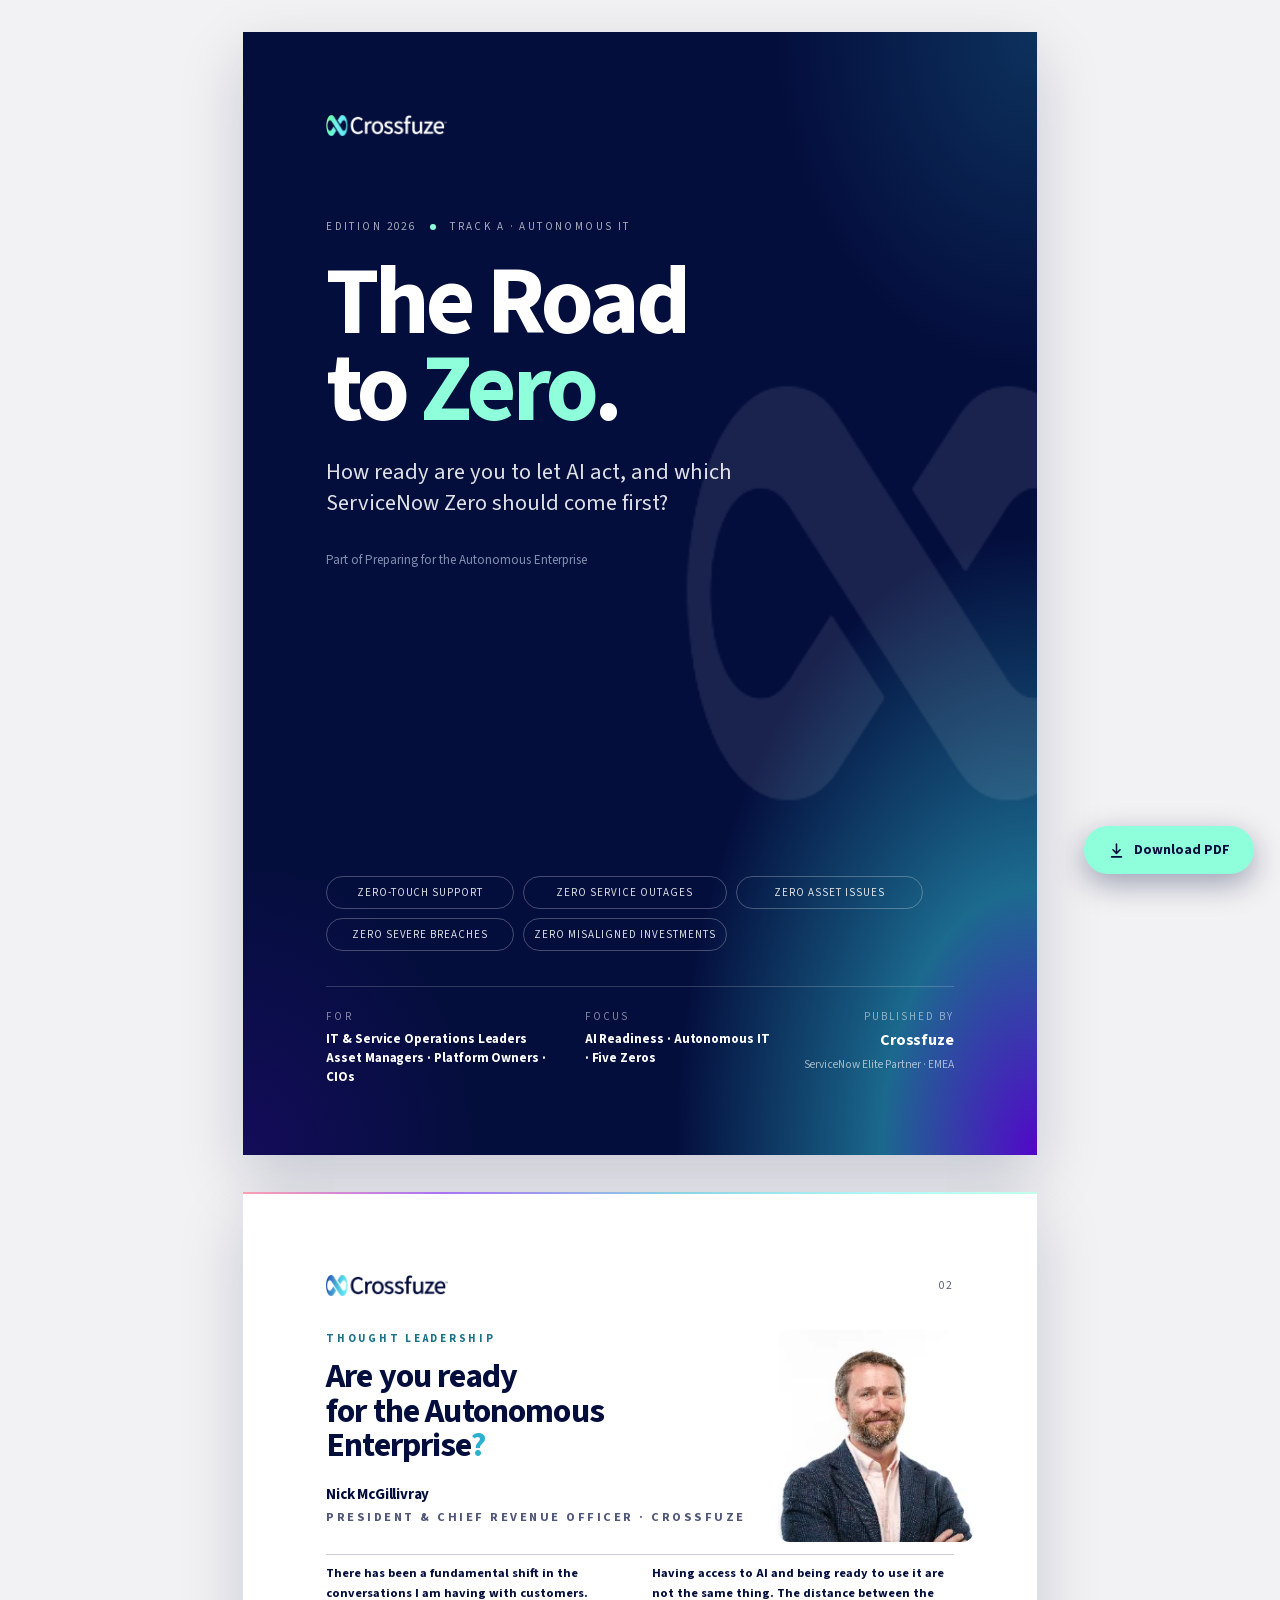
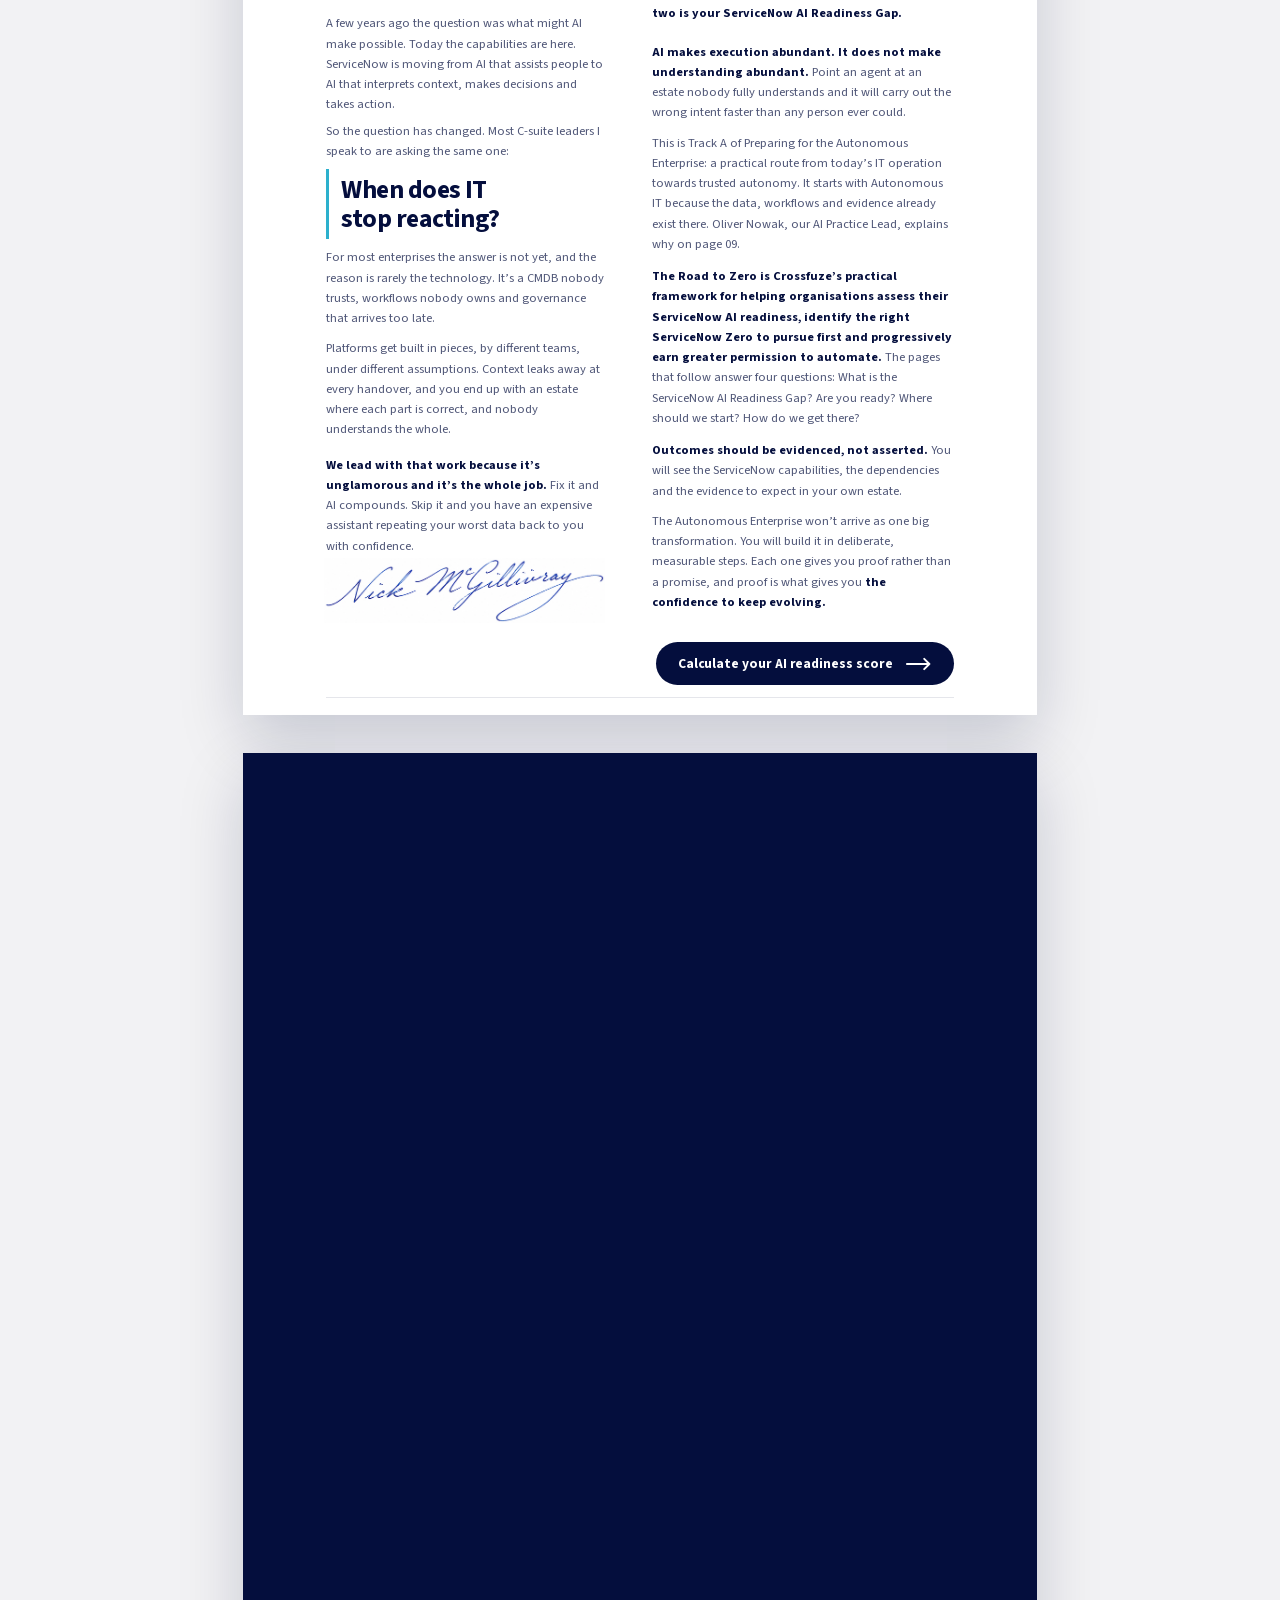
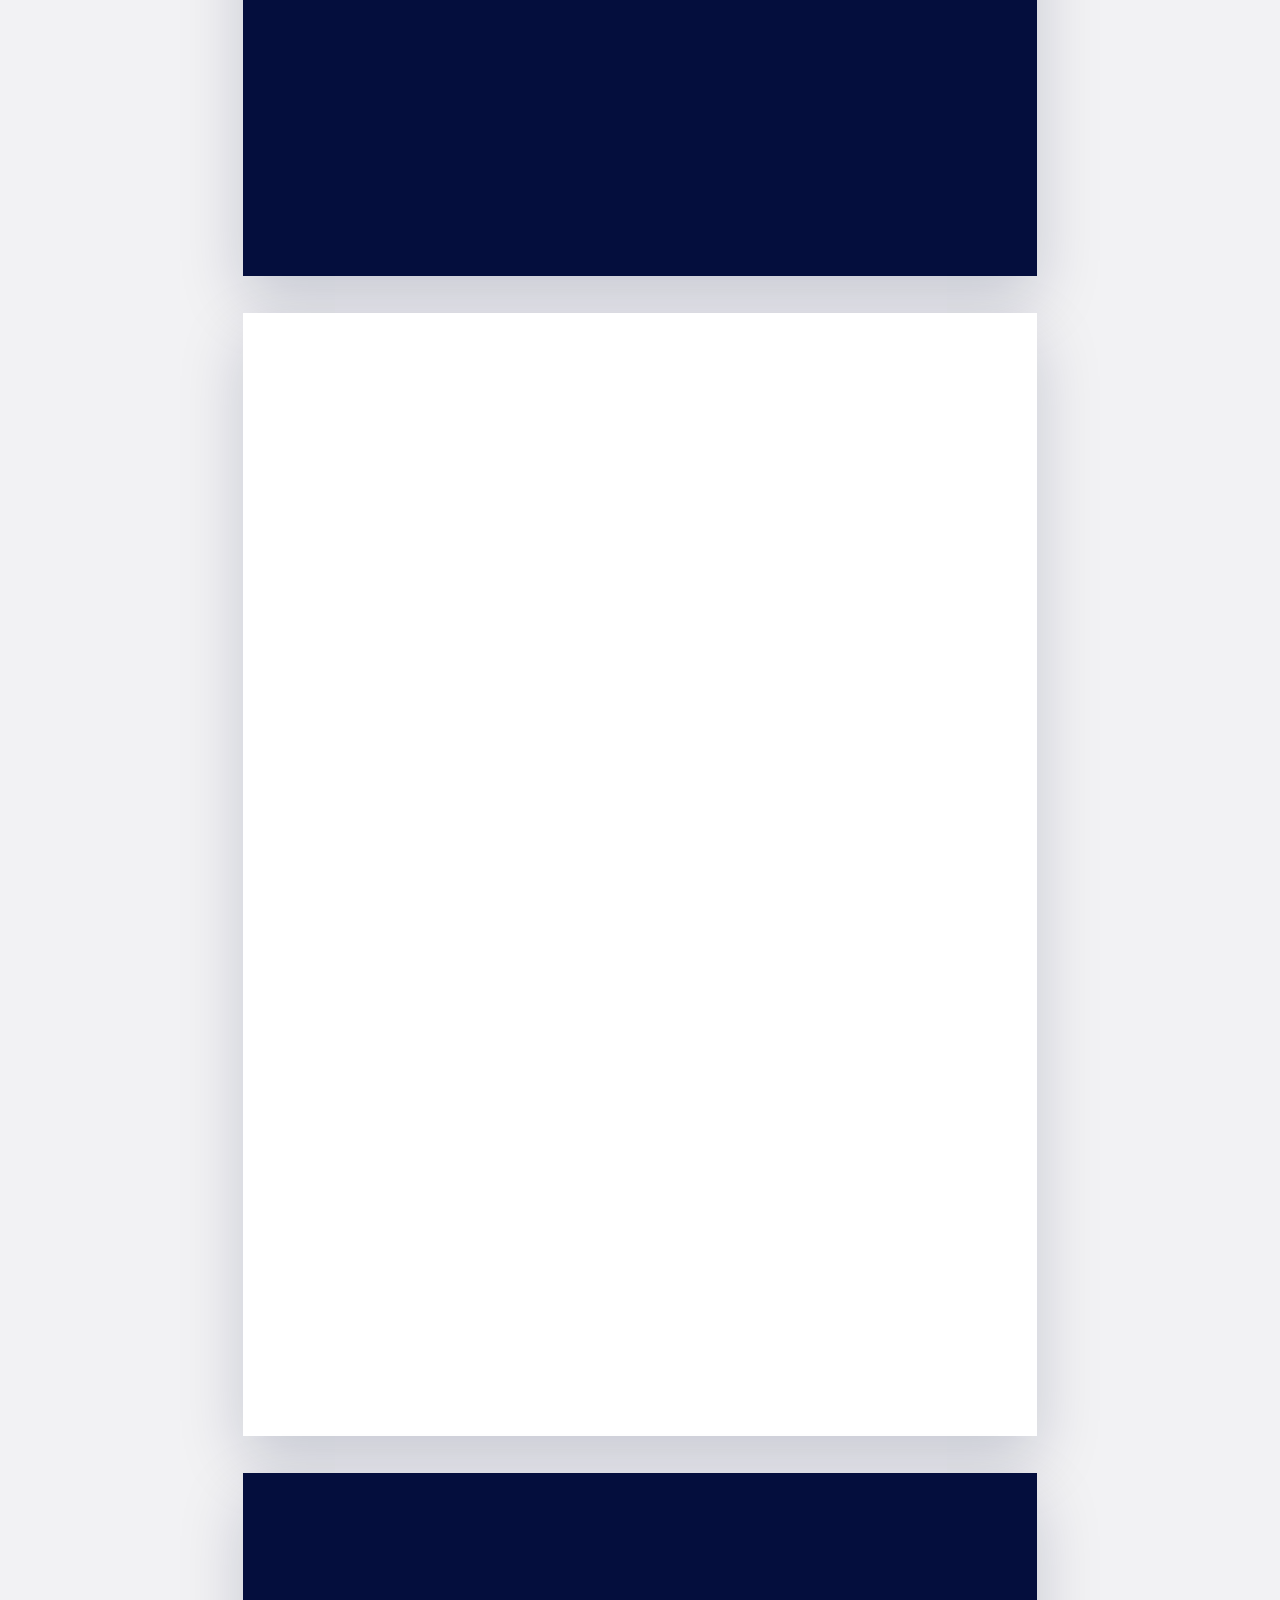
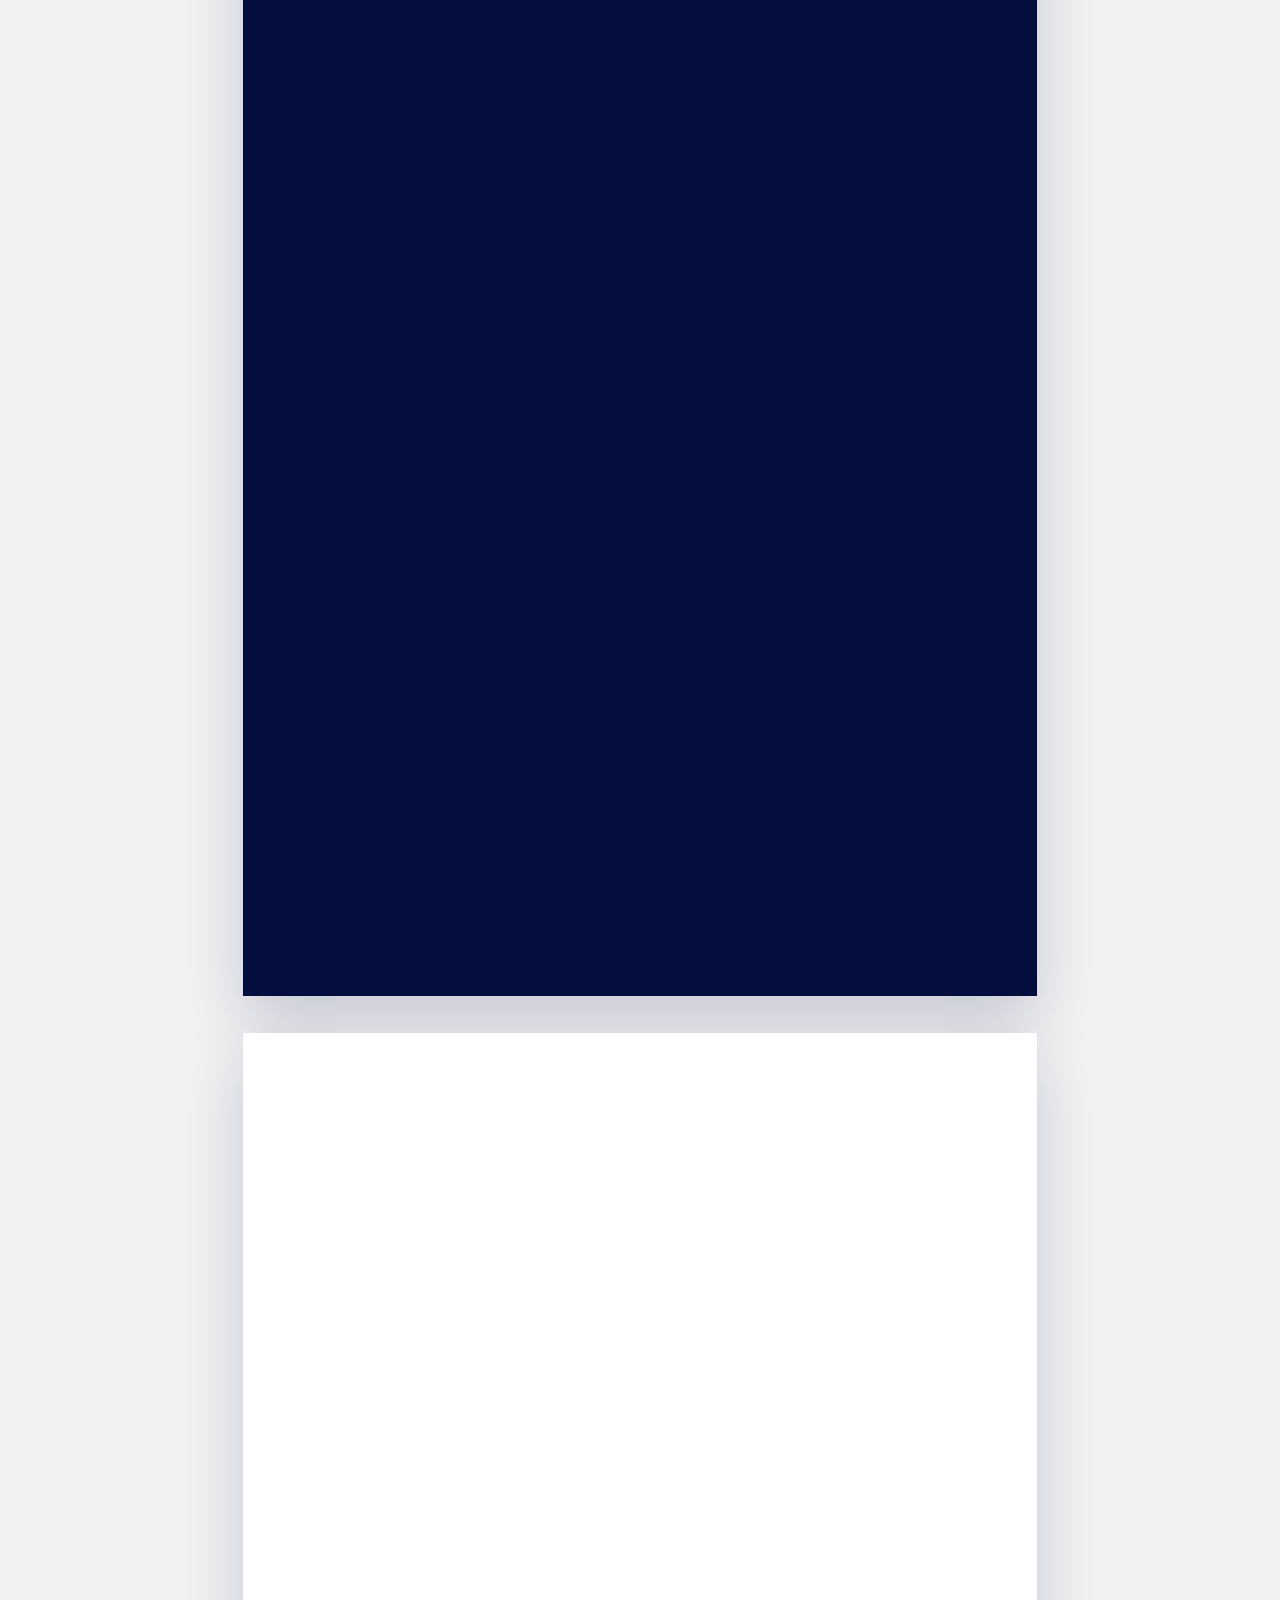
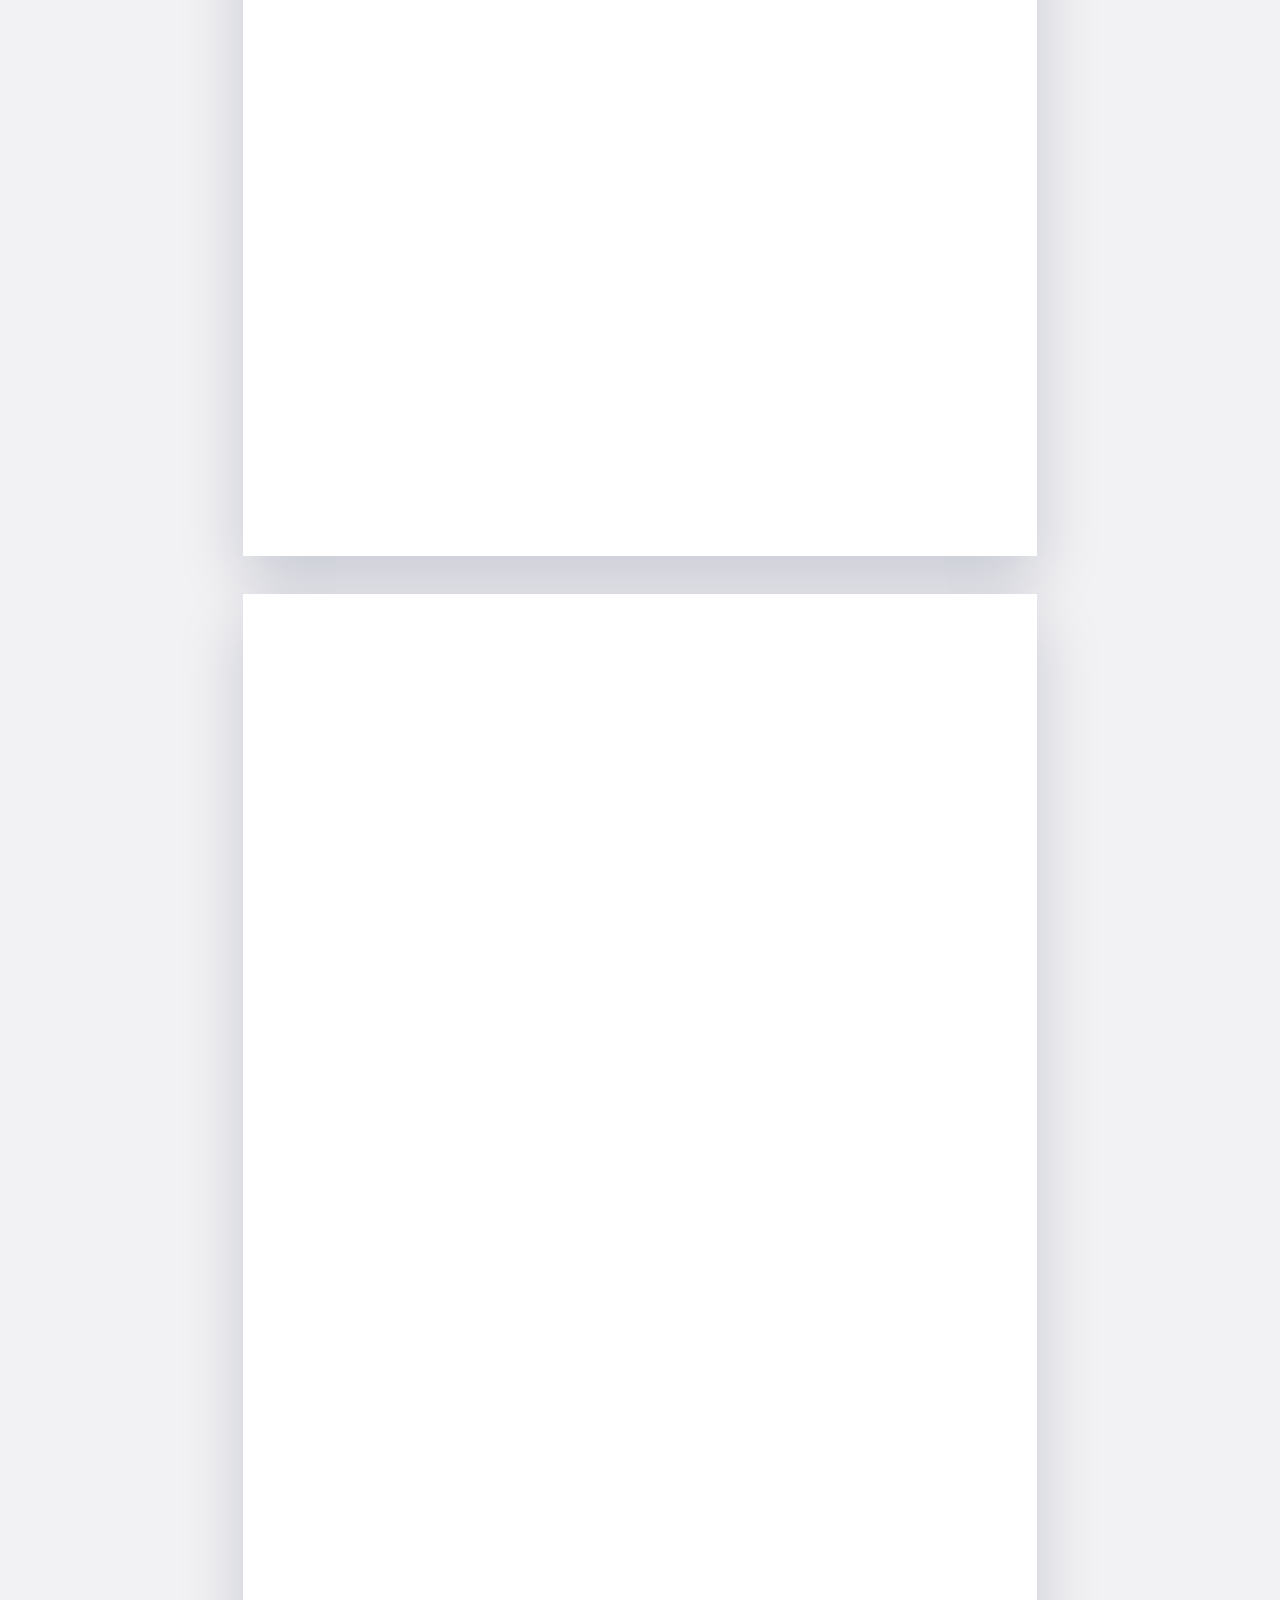
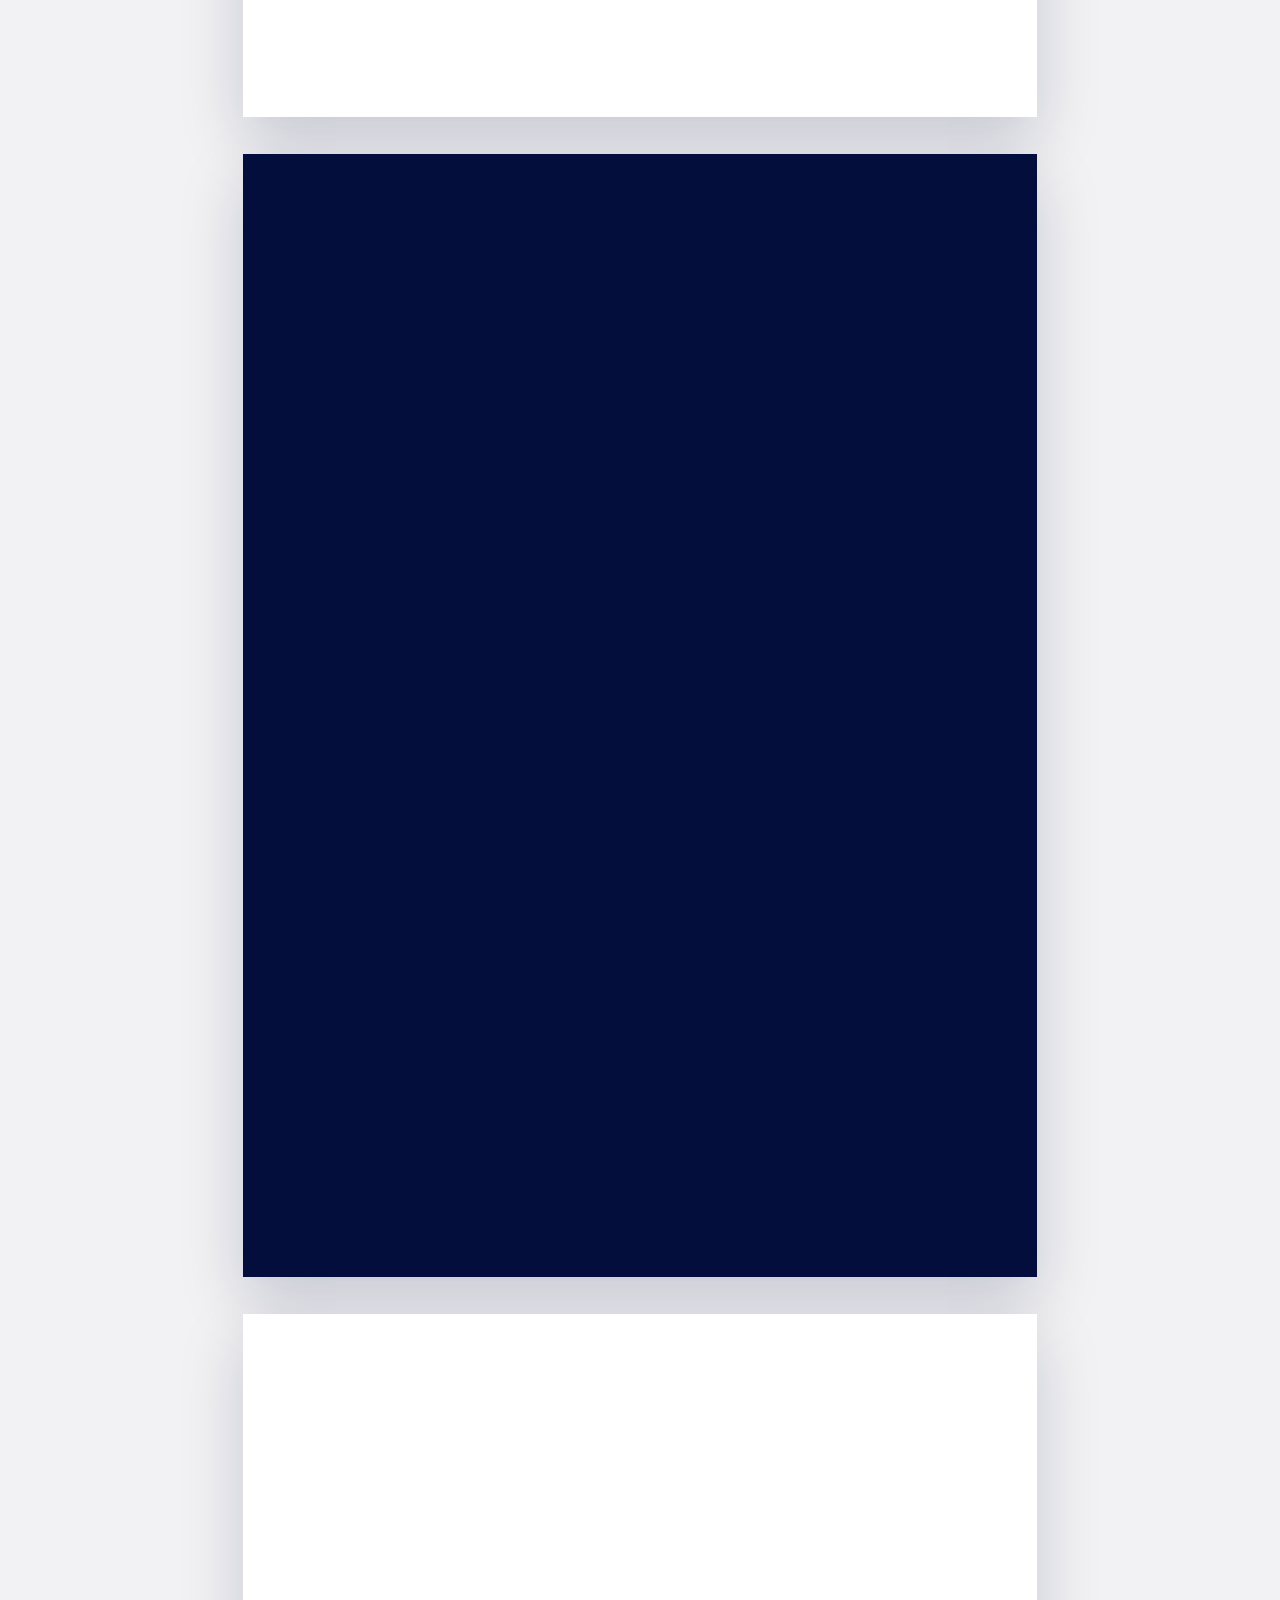
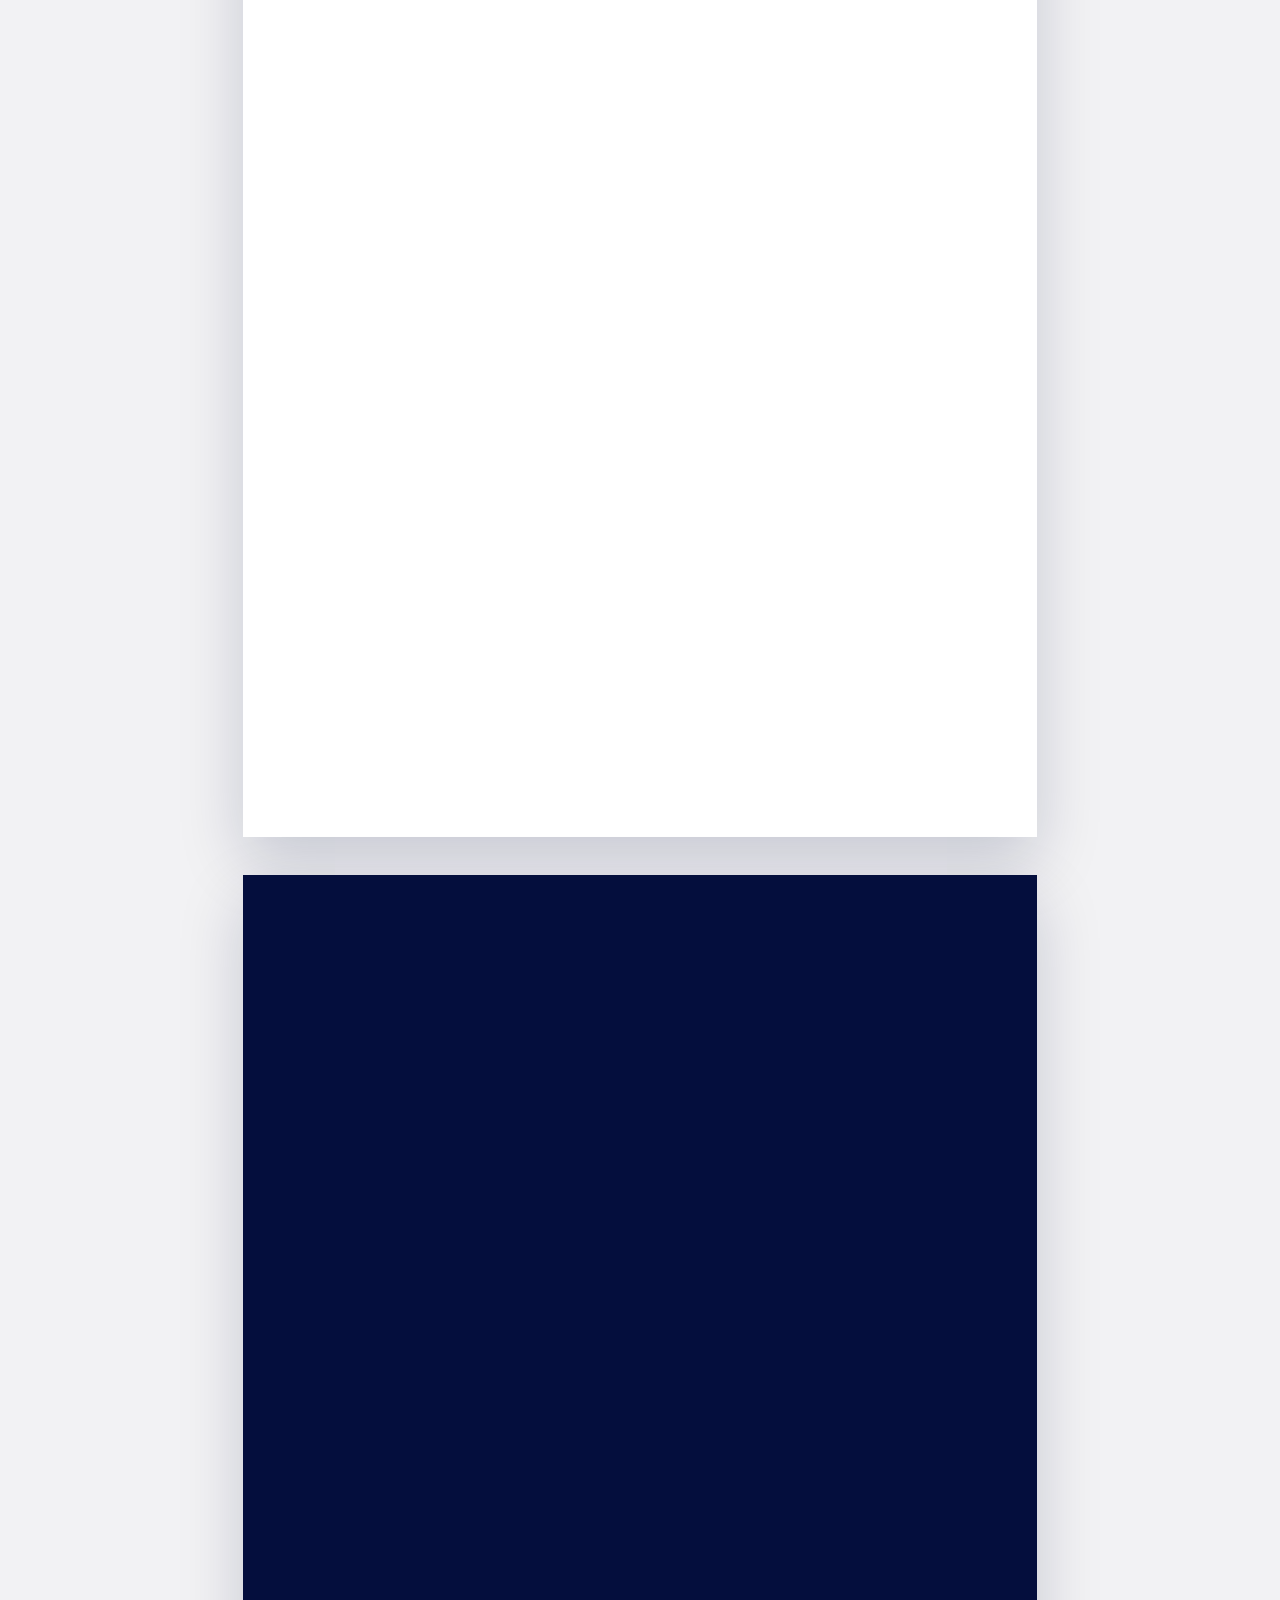
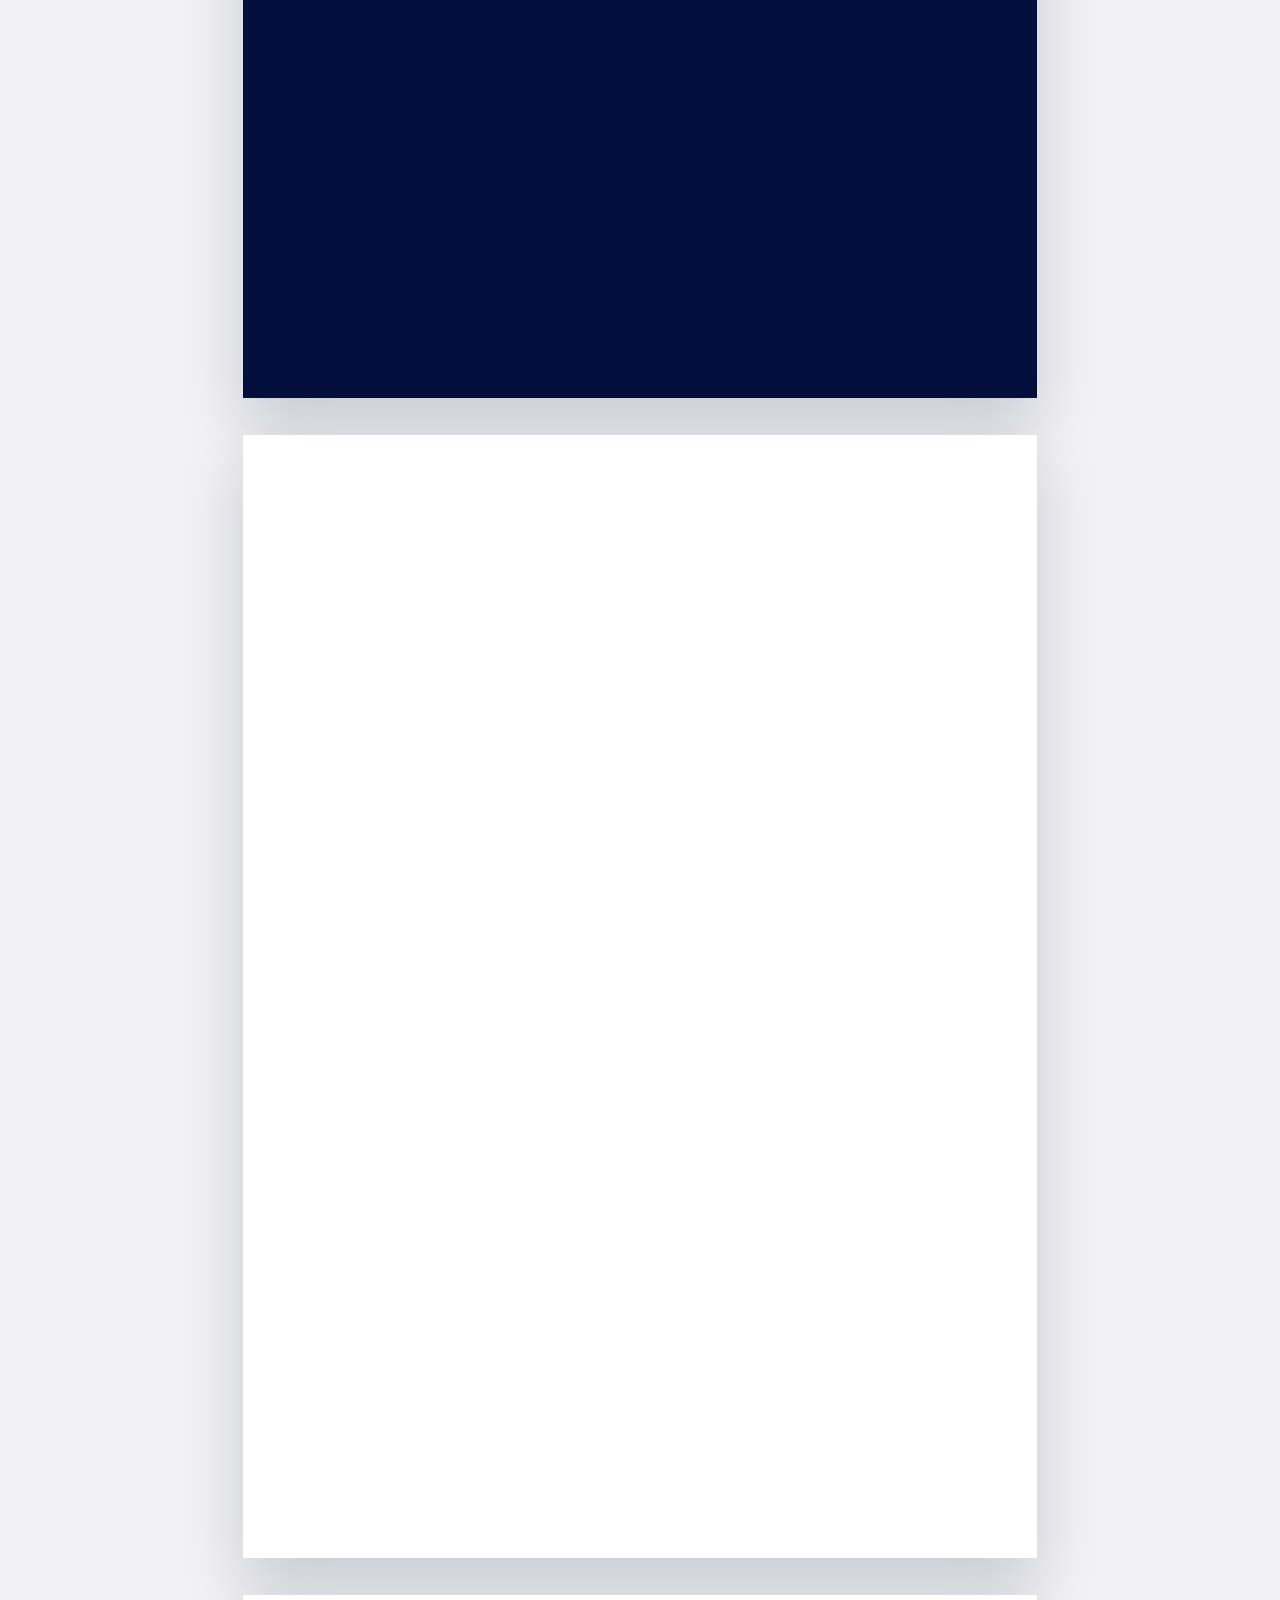
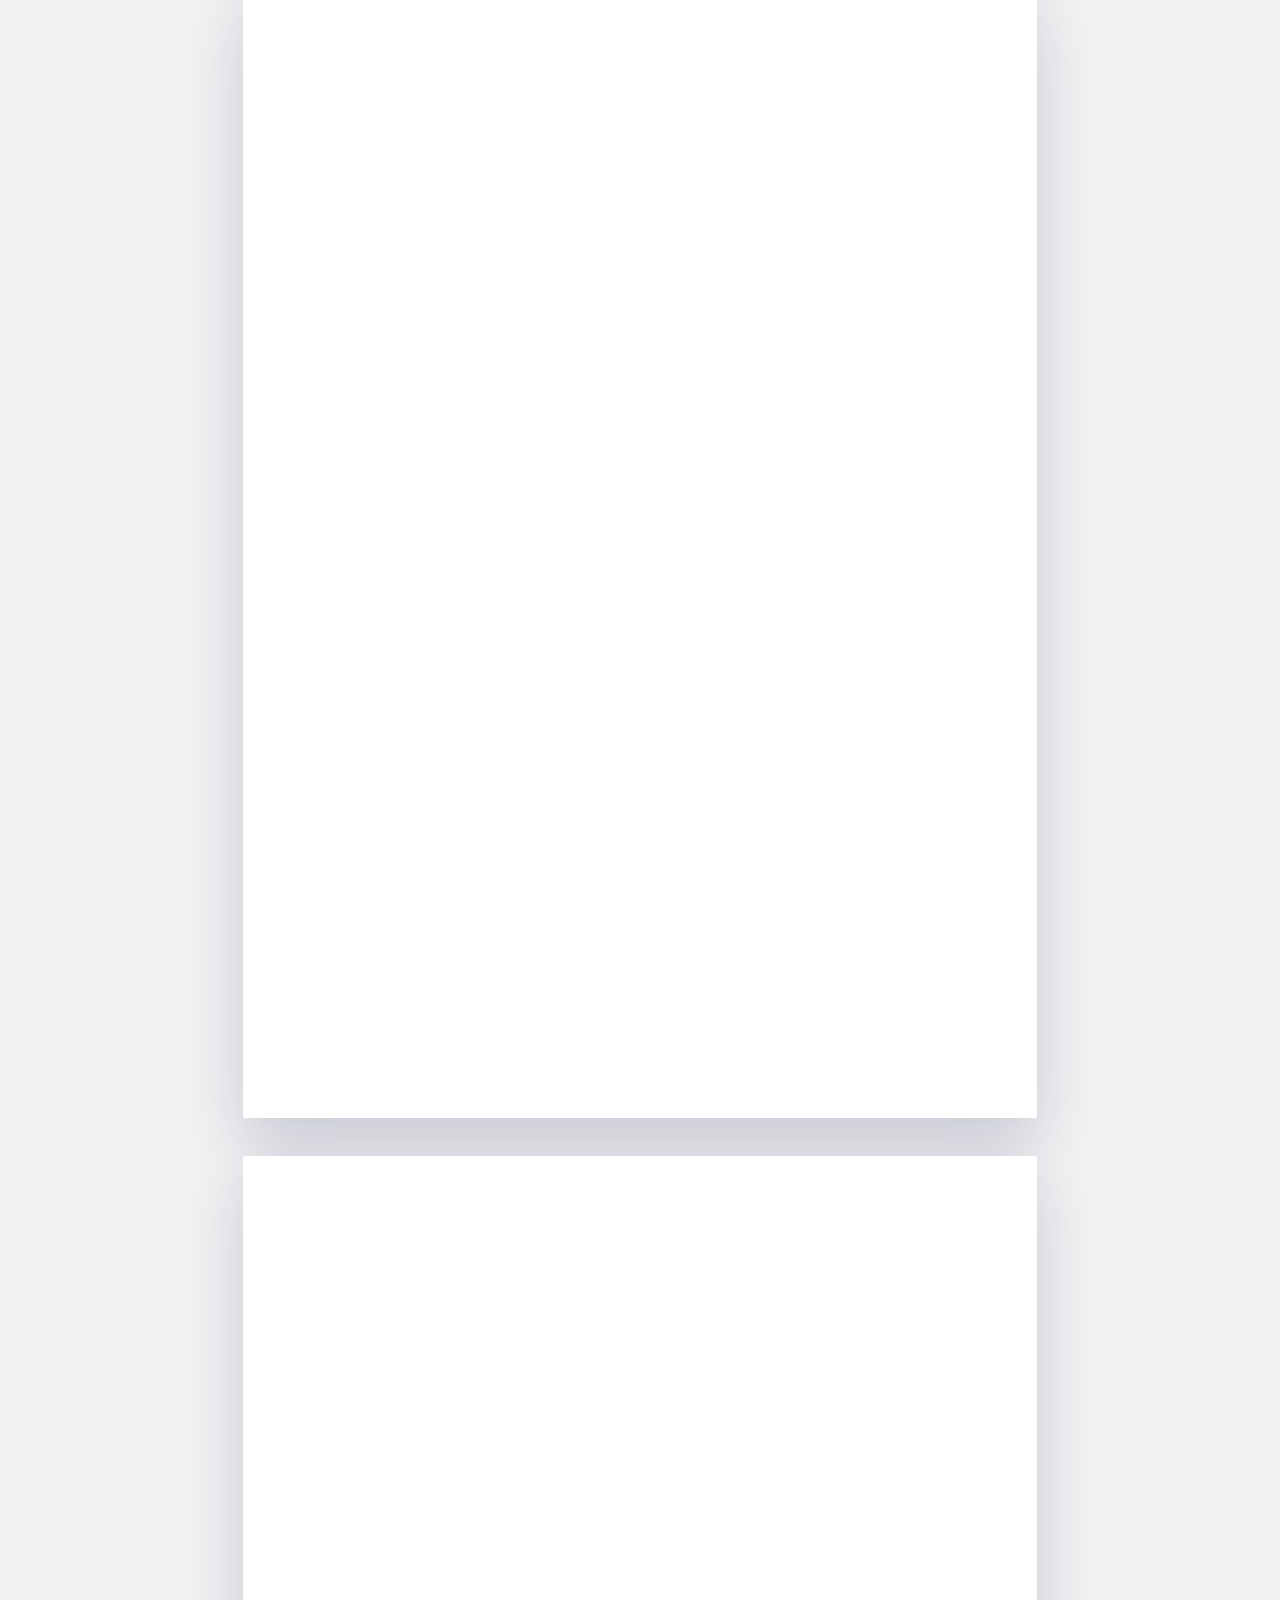
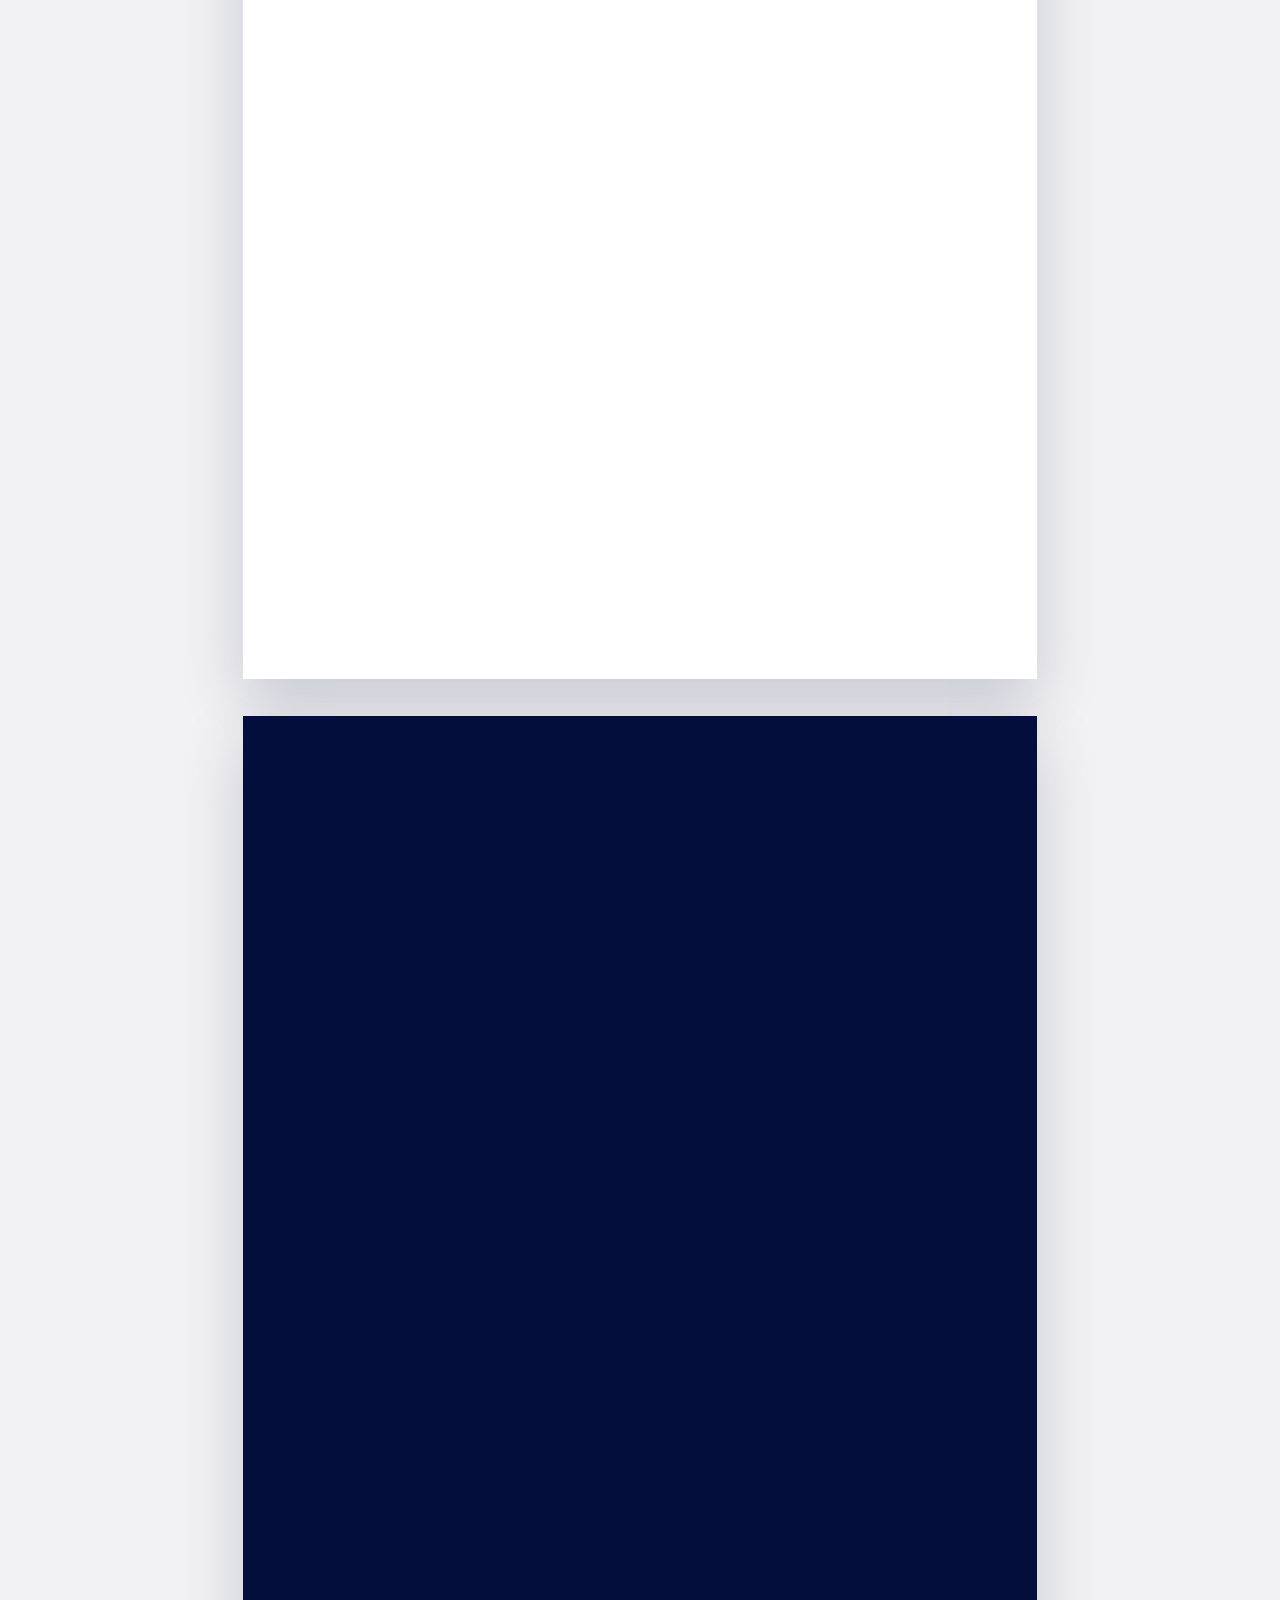
==== commit b9e721da: "Add files via upload" ====
--- a/index.html
+++ b/index.html
@@ -2,6 +2,8 @@
 <html lang="en-GB"><head>
 <meta charset="utf-8">
 <meta name="viewport" content="width=device-width, initial-scale=1">
+<link rel="icon" type="image/png" sizes="32x32" href="assets/favicon-32.png">
+<link rel="apple-touch-icon" sizes="180x180" href="assets/favicon-180.png">
 <link rel="canonical" href="https://crossfuze-lighthouse.github.io/roadtozero/">
 <meta name="robots" content="index, follow, max-snippet:-1, max-image-preview:large">
 <meta name="author" content="Crossfuze">
@@ -11,6 +13,11 @@
 <meta property="og:title" content="The Road to Zero | Crossfuze">
 <meta property="og:description" content="Crossfuze’s practical framework for assessing ServiceNow AI readiness, choosing the right ServiceNow Zero and progressively earning greater permission to automate.">
 <meta property="og:url" content="https://crossfuze-lighthouse.github.io/roadtozero/">
+<meta property="og:image" content="https://crossfuze-lighthouse.github.io/roadtozero/assets/og-card.png">
+<meta property="og:image:width" content="1200">
+<meta property="og:image:height" content="630">
+<meta property="og:image:alt" content="The Road to Zero, a Crossfuze guide. How ready are you to let AI act, and which ServiceNow Zero should come first?">
+<meta name="twitter:image" content="https://crossfuze-lighthouse.github.io/roadtozero/assets/og-card.png">
 <meta name="twitter:card" content="summary_large_image">
 <meta name="twitter:title" content="The Road to Zero | Crossfuze">
 <meta name="twitter:description" content="Crossfuze’s practical framework for assessing ServiceNow AI readiness, choosing the right ServiceNow Zero and progressively earning greater permission to automate.">
@@ -32,15 +39,23 @@
    "headline": "The Road to Zero",
    "alternativeHeadline": "How ready are you to let AI act, and which ServiceNow Zero should come first?",
    "description": "Crossfuze’s practical framework for assessing ServiceNow AI readiness, choosing the right ServiceNow Zero and progressively earning greater permission to automate.",
+   "image": "https://crossfuze-lighthouse.github.io/roadtozero/assets/og-card.png",
    "inLanguage": "en-GB",
    "url": "https://crossfuze-lighthouse.github.io/roadtozero/",
    "mainEntityOfPage": "https://crossfuze-lighthouse.github.io/roadtozero/",
    "datePublished": "2026-01-01",
    "dateModified": "2026-09-29",
-   "author": {
-    "@type": "Organization",
-    "@id": "https://crossfuze-lighthouse.github.io/roadtozero/#org"
-   },
+   "author": [
+    {
+     "@id": "https://crossfuze-lighthouse.github.io/roadtozero/#org"
+    },
+    {
+     "@id": "https://crossfuze-lighthouse.github.io/roadtozero/#nick"
+    },
+    {
+     "@id": "https://crossfuze-lighthouse.github.io/roadtozero/#oliver"
+    }
+   ],
    "publisher": {
     "@type": "Organization",
     "@id": "https://crossfuze-lighthouse.github.io/roadtozero/#org"
@@ -52,7 +67,163 @@
     "IT service management",
     "AI governance"
    ],
-   "keywords": "ServiceNow AI readiness, Autonomous IT, Zero-Touch Support, Zero Service Outages, Zero Asset Issues, Zero Severe Breaches, Zero Misaligned Investments, Now Assist"
+   "keywords": "ServiceNow AI readiness, Autonomous IT, Zero-Touch Support, Zero Service Outages, Zero Asset Issues, Zero Severe Breaches, Zero Misaligned Investments, Now Assist",
+   "contributor": [
+    {
+     "@id": "https://crossfuze-lighthouse.github.io/roadtozero/#nick"
+    },
+    {
+     "@id": "https://crossfuze-lighthouse.github.io/roadtozero/#oliver"
+    }
+   ],
+   "mentions": [
+    {
+     "@id": "https://crossfuze-lighthouse.github.io/roadtozero/#term-autonomous-it"
+    },
+    {
+     "@id": "https://crossfuze-lighthouse.github.io/roadtozero/#term-readiness-gap"
+    },
+    {
+     "@id": "https://crossfuze-lighthouse.github.io/roadtozero/#term-zero-touch-support"
+    },
+    {
+     "@id": "https://crossfuze-lighthouse.github.io/roadtozero/#term-zero-service-outages"
+    },
+    {
+     "@id": "https://crossfuze-lighthouse.github.io/roadtozero/#term-zero-asset-issues"
+    },
+    {
+     "@id": "https://crossfuze-lighthouse.github.io/roadtozero/#term-zero-severe-breaches"
+    },
+    {
+     "@id": "https://crossfuze-lighthouse.github.io/roadtozero/#term-zero-misaligned-investments"
+    }
+   ]
+  },
+  {
+   "@type": "Person",
+   "@id": "https://crossfuze-lighthouse.github.io/roadtozero/#nick",
+   "name": "Nick McGillivray",
+   "givenName": "Nick",
+   "familyName": "McGillivray",
+   "jobTitle": "President & Chief Revenue Officer",
+   "worksFor": {
+    "@id": "https://crossfuze-lighthouse.github.io/roadtozero/#org"
+   },
+   "affiliation": {
+    "@id": "https://crossfuze-lighthouse.github.io/roadtozero/#org"
+   },
+   "image": "https://crossfuze-lighthouse.github.io/roadtozero/assets/img-20.webp",
+   "knowsAbout": [
+    "ServiceNow",
+    "Autonomous IT",
+    "Digital transformation",
+    "Enterprise AI adoption"
+   ]
+  },
+  {
+   "@type": "Person",
+   "@id": "https://crossfuze-lighthouse.github.io/roadtozero/#oliver",
+   "name": "Oliver Nowak",
+   "givenName": "Oliver",
+   "familyName": "Nowak",
+   "jobTitle": "AI Practice Lead",
+   "worksFor": {
+    "@id": "https://crossfuze-lighthouse.github.io/roadtozero/#org"
+   },
+   "affiliation": {
+    "@id": "https://crossfuze-lighthouse.github.io/roadtozero/#org"
+   },
+   "image": "https://crossfuze-lighthouse.github.io/roadtozero/assets/img-25.png",
+   "knowsAbout": [
+    "ServiceNow",
+    "Autonomous IT",
+    "AI readiness",
+    "Now Assist",
+    "AI governance"
+   ]
+  },
+  {
+   "@type": "DefinedTermSet",
+   "@id": "https://crossfuze-lighthouse.github.io/roadtozero/#zeros",
+   "name": "The Five ServiceNow Zeros",
+   "description": "The five operational outcomes of ServiceNow Autonomous IT, as set out in The Road to Zero.",
+   "url": "https://crossfuze-lighthouse.github.io/roadtozero/#the-five-zeros"
+  },
+  {
+   "@type": "DefinedTerm",
+   "@id": "https://crossfuze-lighthouse.github.io/roadtozero/#term-autonomous-it",
+   "name": "Autonomous IT",
+   "description": "AI that can identify, decide and act within the guardrails you set.",
+   "inDefinedTermSet": {
+    "@id": "https://crossfuze-lighthouse.github.io/roadtozero/#zeros"
+   },
+   "url": "https://crossfuze-lighthouse.github.io/roadtozero/#what-is-autonomous-it"
+  },
+  {
+   "@type": "DefinedTerm",
+   "@id": "https://crossfuze-lighthouse.github.io/roadtozero/#term-readiness-gap",
+   "name": "ServiceNow AI Readiness Gap",
+   "description": "The distance between what ServiceNow AI can do and what your organisation can safely let it do. Created by silos, untrusted context, disconnected workflows, and unclear people and ownership.",
+   "inDefinedTermSet": {
+    "@id": "https://crossfuze-lighthouse.github.io/roadtozero/#zeros"
+   },
+   "url": "https://crossfuze-lighthouse.github.io/roadtozero/#ai-readiness-gap"
+  },
+  {
+   "@type": "DefinedTerm",
+   "@id": "https://crossfuze-lighthouse.github.io/roadtozero/#term-zero-touch-support",
+   "name": "Zero-Touch Support",
+   "description": "Resolve the need before a ticket is raised. ServiceNow estimates a ~75% reduction in Tier 1 tickets. Owned by the Head of Service Desk.",
+   "termCode": "Zero 01",
+   "inDefinedTermSet": {
+    "@id": "https://crossfuze-lighthouse.github.io/roadtozero/#zeros"
+   },
+   "url": "https://crossfuze-lighthouse.github.io/roadtozero/#zero-touch-support"
+  },
+  {
+   "@type": "DefinedTerm",
+   "@id": "https://crossfuze-lighthouse.github.io/roadtozero/#term-zero-service-outages",
+   "name": "Zero Service Outages",
+   "description": "Prevent disruption before it becomes an outage. ServiceNow estimates a 70–90% reduction in mean time to resolution. Owned by the Head of Tech Operations.",
+   "termCode": "Zero 02",
+   "inDefinedTermSet": {
+    "@id": "https://crossfuze-lighthouse.github.io/roadtozero/#zeros"
+   },
+   "url": "https://crossfuze-lighthouse.github.io/roadtozero/#zero-service-outages"
+  },
+  {
+   "@type": "DefinedTerm",
+   "@id": "https://crossfuze-lighthouse.github.io/roadtozero/#term-zero-asset-issues",
+   "name": "Zero Asset Issues",
+   "description": "Know every asset: current, connected and trusted. ServiceNow estimates a 40–50% decrease in hardware, software and cloud spend. Owned by the Head of Asset Management.",
+   "termCode": "Zero 03",
+   "inDefinedTermSet": {
+    "@id": "https://crossfuze-lighthouse.github.io/roadtozero/#zeros"
+   },
+   "url": "https://crossfuze-lighthouse.github.io/roadtozero/#zero-asset-issues"
+  },
+  {
+   "@type": "DefinedTerm",
+   "@id": "https://crossfuze-lighthouse.github.io/roadtozero/#term-zero-severe-breaches",
+   "name": "Zero Severe Breaches",
+   "description": "Contain risk before it becomes a breach. ServiceNow estimates a 70–90% improvement in time to contain a vulnerability. Owned by the Chief Information Security Officer.",
+   "termCode": "Zero 04",
+   "inDefinedTermSet": {
+    "@id": "https://crossfuze-lighthouse.github.io/roadtozero/#zeros"
+   },
+   "url": "https://crossfuze-lighthouse.github.io/roadtozero/#zero-severe-breaches"
+  },
+  {
+   "@type": "DefinedTerm",
+   "@id": "https://crossfuze-lighthouse.github.io/roadtozero/#term-zero-misaligned-investments",
+   "name": "Zero Misaligned Investments",
+   "description": "Align strategy, investment and delivery. ServiceNow estimates a 50% increase in projects completed on time. Owned by the Head of Strategy and Planning.",
+   "termCode": "Zero 05",
+   "inDefinedTermSet": {
+    "@id": "https://crossfuze-lighthouse.github.io/roadtozero/#zeros"
+   },
+   "url": "https://crossfuze-lighthouse.github.io/roadtozero/#zero-misaligned-investments"
   },
   {
    "@type": "FAQPage",
@@ -112,24 +283,8 @@
 }
 </script>
 
-<style>/* latin-ext */
-@font-face {
-  font-family: 'Mrs Saint Delafield';
-  font-style: normal;
-  font-weight: 400;
-  font-display: swap;
-  src: url("assets/font-01.woff2") format('woff2');
-  unicode-range: U+0100-02BA, U+02BD-02C5, U+02C7-02CC, U+02CE-02D7, U+02DD-02FF, U+0304, U+0308, U+0329, U+1D00-1DBF, U+1E00-1E9F, U+1EF2-1EFF, U+2020, U+20A0-20AB, U+20AD-20C0, U+2113, U+2C60-2C7F, U+A720-A7FF;
-}
-/* latin */
-@font-face {
-  font-family: 'Mrs Saint Delafield';
-  font-style: normal;
-  font-weight: 400;
-  font-display: swap;
-  src: url("assets/font-02.woff2") format('woff2');
-  unicode-range: U+0000-00FF, U+0131, U+0152-0153, U+02BB-02BC, U+02C6, U+02DA, U+02DC, U+0304, U+0308, U+0329, U+2000-206F, U+20AC, U+2122, U+2191, U+2193, U+2212, U+2215, U+FEFF, U+FFFD;
-}
+<style>
+
 /* cyrillic-ext */
 @font-face {
   font-family: 'Source Sans 3';
@@ -259,8 +414,8 @@
 </style>
 <title>The Road to Zero | Crossfuze</title>
 <meta name="description" content="Crossfuze’s practical framework for assessing ServiceNow AI readiness, choosing the right ServiceNow Zero and progressively earning greater permission to automate.">
-<link rel="preconnect" href="https://fonts.googleapis.com">
-<link rel="preconnect" href="https://fonts.gstatic.com" crossorigin="">
+
+
 <style>/* latin-ext */
 
 /* latin */
@@ -487,7 +642,7 @@
 /* ============================================================
    26 · Q3 opener · the doctrine journey (A4 portrait)
    ============================================================ */
-#pjourney .lede{font-size:14px;line-height:1.55;max-width:152mm}
+#chosen-zero-to-outcome .lede{font-size:14px;line-height:1.55;max-width:152mm}
 .jrny{display:grid;grid-template-columns:20mm 6.5mm 30mm 6.5mm 30mm 6.5mm 30mm 6.5mm 20mm;
   grid-template-rows:auto auto;justify-content:center;align-items:center;
   margin:26mm auto 0;flex-shrink:0}
@@ -514,7 +669,7 @@
 .jstg.s3{grid-column:7}
 
 .p26rails{display:flex;flex-direction:column;gap:6mm;margin-top:auto;flex-shrink:0}
-#pjourney .footer{margin-top:9mm}
+#chosen-zero-to-outcome .footer{margin-top:9mm}
 .p26rail{display:flex;align-items:center;gap:5mm;background:var(--cf-crisp-grey);border-radius:999px;border:0;
   padding:6.5mm 7mm 6.5mm 5mm}
 .p26rail.lav{background:rgba(192,166,255,.16)}
@@ -992,6 +1147,40 @@
 /* fixed-height pages must not squash their blocks */
 .bottomline,.toolband,.roomq,.ctrls,.z-consumes{flex-shrink:0}
 
+
+@media screen{
+  .page{content-visibility:auto;contain-intrinsic-size:210mm 297mm}
+  .page:target::before{content:"";position:absolute;left:0;top:0;bottom:0;width:4px;
+    background:var(--cf-bright-green);z-index:6;animation:tgt 2.4s ease-out forwards}
+  @keyframes tgt{0%,70%{opacity:1}100%{opacity:0}}
+}
+@media screen and (prefers-reduced-motion:no-preference){
+  .page{animation:pgin linear both;animation-timeline:view();animation-range:entry 0% entry 42%}
+  @keyframes pgin{from{opacity:0;transform:translateY(14px)}to{opacity:1;transform:none}}
+  .page.cover{animation:none;opacity:1;transform:none}
+}
+@media screen and (min-width:1340px){
+  .tocrail{position:fixed;left:24px;top:24px;bottom:24px;width:206px;z-index:9998;overflow-y:auto;
+    padding:18px 14px 22px;border-radius:14px;background:rgba(255,255,255,.72);
+    border:1px solid rgba(4,14,61,.10);backdrop-filter:blur(14px);
+    -webkit-backdrop-filter:blur(14px);box-shadow:0 18px 44px rgba(4,14,61,.10);
+    scrollbar-width:thin;scrollbar-color:rgba(4,14,61,.2) transparent}
+  .tocrail-t{font-size:9px;font-weight:700;letter-spacing:.22em;text-transform:uppercase;
+    color:rgba(4,14,61,.45);padding:0 8px 12px;margin-bottom:10px;
+    border-bottom:1px solid rgba(4,14,61,.10)}
+  .tocrail-g{display:flex;flex-direction:column;margin-bottom:14px}
+  .tocrail-gh{font-size:8.5px;font-weight:700;letter-spacing:.2em;text-transform:uppercase;
+    color:var(--cf-utility-blue);padding:0 8px 5px}
+  .tocrail a{display:block;font-size:11.5px;line-height:1.3;color:rgba(4,14,61,.72);
+    text-decoration:none;padding:5px 8px;border-radius:6px;border-left:2px solid transparent;
+    transition:background .12s,color .12s,border-color .12s}
+  .tocrail a:hover{background:rgba(4,14,61,.05);color:var(--cf-midnight-blue);
+    border-left-color:var(--cf-bright-green)}
+  .page{scroll-margin-top:24px}
+  body{padding-left:254px}
+}
+@media screen and (max-width:1339px){.tocrail{display:none}}
+@media print{.tocrail{display:none!important}}
 @media print{
   html,body{background:#fff!important;padding:0!important;margin:0!important}
   @page{size:210mm 297mm;margin:0}
@@ -1349,9 +1538,7 @@
   align-items:center;justify-content:space-between;gap:26px;margin-top:26px}
 .fwd-sign .sigwrap{transform:rotate(-4.5deg);transform-origin:left bottom;padding:0 8px 2px}
 .fwd-sign .sig-img{height:72px;width:auto;display:block;mix-blend-mode:multiply}
-.fwd-sign .sig{font-family:"Mrs Saint Delafield",cursive;font-size:60px;font-weight:400;
-  color:var(--cf-ink);line-height:.86;white-space:nowrap;display:block;
-  transform:skewX(-5deg);transform-origin:left bottom}
+
 .fwd-sign .flourish{display:block;width:100%;height:15px;margin-top:-8px;overflow:visible}
 .fwd-dense .fwd-body p,.fwd-dense .fwd .col p{font-size:12.1px;line-height:1.54;margin:0 0 7px}
 .fwd-dense .fwd-body p.beat{margin-top:15px}
@@ -1765,7 +1952,7 @@
   color:var(--fg-tertiary);font-weight:700;margin-bottom:4px}
 .ql h4{font-size:14px;font-weight:700;color:#040E3D;letter-spacing:-.012em;margin-bottom:3px}
 .ql.b h4{color:var(--cf-utility-blue)}.ql.c h4{color:var(--cf-purple)}.ql.d h4{color:var(--cf-callout-red)}
-.ql p{font-size:10px;line-height:1.4;margin:0}        #p23 .zkey .zk{grid-template-columns:26px 1fr;gap:11px;align-items:baseline;padding:5px 0} #p23 .zkey .zk .kt{display:block;font-size:11.5px;font-weight:700;color:var(--cf-midnight-blue);margin:0 0 2px} #p23 .zkey .zk .kt span{font-weight:400;color:var(--fg-secondary)} #p23 .zkey .zk .kq{font-size:10px;line-height:1.4;color:var(--fg-tertiary);margin:0} #p23 .ex-lab{display:flex;align-items:center;gap:14px;margin:14px 0 8px} #p23 .ex-t{font-family:var(--font-mono);font-size:9.5px;letter-spacing:.26em;text-transform:uppercase;color:var(--cf-utility-blue);font-weight:700;white-space:nowrap} #p23 .ex-t2{font-family:var(--font-mono);font-size:9px;letter-spacing:.18em;text-transform:uppercase;color:var(--fg-tertiary);font-weight:700;white-space:nowrap} #p23 .ex-r{flex:1;height:1px;background:var(--border-subtle)} #p23 .ex-chart{width:100%;height:auto;display:block} #p23 .lede{font-size:15px;line-height:1.5} #p23 .lede strong{color:var(--cf-midnight-blue);font-weight:700} #p23 .zx{margin-top:12px;border-top:1px solid var(--border-subtle)} #p23 .ix-r{display:grid;grid-template-columns:26px 1fr 26px;gap:11px;align-items:baseline;padding:6px 0;border-bottom:1px solid var(--border-subtle)} #p23 .ix-r:last-child{border-bottom:0} #p23 .ix-n{font-family:var(--font-mono);font-size:10px;font-weight:700;letter-spacing:.14em} #p23 .ix-t{font-size:11.5px;font-weight:700;color:var(--cf-midnight-blue);letter-spacing:-.005em} #p23 .ix-t span{font-weight:400;color:var(--fg-secondary)} #p23 .ix-p{font-family:var(--font-mono);font-size:10px;font-weight:700;letter-spacing:.1em;color:var(--fg-tertiary);text-align:right}      
+.ql p{font-size:10px;line-height:1.4;margin:0}        #which-zero-first .zkey .zk{grid-template-columns:26px 1fr;gap:11px;align-items:baseline;padding:5px 0} #which-zero-first .zkey .zk .kt{display:block;font-size:11.5px;font-weight:700;color:var(--cf-midnight-blue);margin:0 0 2px} #which-zero-first .zkey .zk .kt span{font-weight:400;color:var(--fg-secondary)} #which-zero-first .zkey .zk .kq{font-size:10px;line-height:1.4;color:var(--fg-tertiary);margin:0} #which-zero-first .ex-lab{display:flex;align-items:center;gap:14px;margin:14px 0 8px} #which-zero-first .ex-t{font-family:var(--font-mono);font-size:9.5px;letter-spacing:.26em;text-transform:uppercase;color:var(--cf-utility-blue);font-weight:700;white-space:nowrap} #which-zero-first .ex-t2{font-family:var(--font-mono);font-size:9px;letter-spacing:.18em;text-transform:uppercase;color:var(--fg-tertiary);font-weight:700;white-space:nowrap} #which-zero-first .ex-r{flex:1;height:1px;background:var(--border-subtle)} #which-zero-first .ex-chart{width:100%;height:auto;display:block} #which-zero-first .lede{font-size:15px;line-height:1.5} #which-zero-first .lede strong{color:var(--cf-midnight-blue);font-weight:700} #which-zero-first .zx{margin-top:12px;border-top:1px solid var(--border-subtle)} #which-zero-first .ix-r{display:grid;grid-template-columns:26px 1fr 26px;gap:11px;align-items:baseline;padding:6px 0;border-bottom:1px solid var(--border-subtle)} #which-zero-first .ix-r:last-child{border-bottom:0} #which-zero-first .ix-n{font-family:var(--font-mono);font-size:10px;font-weight:700;letter-spacing:.14em} #which-zero-first .ix-t{font-size:11.5px;font-weight:700;color:var(--cf-midnight-blue);letter-spacing:-.005em} #which-zero-first .ix-t span{font-weight:400;color:var(--fg-secondary)} #which-zero-first .ix-p{font-family:var(--font-mono);font-size:10px;font-weight:700;letter-spacing:.1em;color:var(--fg-tertiary);text-align:right}      
 
 /* Five-Zero key beneath the quadrant */
 .zkey{margin-top:12px;border-top:1px solid var(--border-subtle)}
@@ -1971,7 +2158,7 @@
 
 
    
-  #p14 .src{font-size:8.5px;line-height:1.4;margin-top:6px} #p14 .hero.small{font-size:38px;line-height:1.05;margin-bottom:9px} #p14 .lede{font-size:15px;line-height:1.5;max-width:154mm;margin-bottom:19px} #p14 .r12-lab{display:flex;align-items:center;gap:11px;margin-bottom:13px} #p14 .r12-lk{font-family:var(--font-mono);font-size:8.5px;font-weight:700;letter-spacing:.24em;text-transform:uppercase;color:rgba(255,255,255,.55);white-space:nowrap} #p14 .r12-lk.dim{color:rgba(255,255,255,.4)} #p14 .r12-lk.on{color:var(--cf-bright-green)} #p14 .r12-arw{color:var(--cf-bright-green);font-size:10px;line-height:1} #p14 .r12-rule{flex:1;height:1px;background:rgba(255,255,255,.16)} #p14 .r12-stack{display:grid;grid-template-columns:repeat(3,minmax(0,1fr));gap:13px;align-items:end;margin-bottom:14px} #p14 .r12-card{background:rgba(255,255,255,.045);border:1px solid rgba(255,255,255,.12);border-top:2.5px solid;border-radius:16px;padding:13px 15px 15px;display:flex;flex-direction:column;min-height:227px} #p14 .r12-card.c1{border-top-color:var(--cf-lavender);margin-bottom:0} #p14 .r12-card.c2{border-top-color:var(--cf-callout-red);margin-bottom:26px} #p14 .r12-card.c3{border-top-color:var(--cf-bright-blue);margin-bottom:52px} #p14 .r12-top{display:flex;align-items:center;justify-content:space-between;gap:8px;margin-bottom:9px} #p14 .r12-n{font-family:var(--font-mono);font-size:11px;font-weight:700;letter-spacing:.14em;color:rgba(255,255,255,.45)} #p14 .r12-verb{font-family:var(--font-mono);font-size:8.5px;font-weight:700;letter-spacing:.18em;text-transform:uppercase;padding:4px 10px;border-radius:999px;border:1px solid} #p14 .c1 .r12-verb{color:var(--cf-lavender);border-color:rgba(192,166,255,.5);background:rgba(192,166,255,.12)} #p14 .c2 .r12-verb{color:var(--cf-callout-red);border-color:rgba(246,82,117,.5);background:rgba(246,82,117,.12)} #p14 .c3 .r12-verb{color:var(--cf-bright-blue);border-color:rgba(113,241,247,.5);background:rgba(113,241,247,.12)}    #p14 .r12-verb.g{color:var(--cf-bright-green);border-color:rgba(143,255,219,.5);background:rgba(143,255,219,.12)} #p14 .r12-name{font-size:25px;font-weight:700;color:#fff;letter-spacing:-.026em;line-height:1;margin-bottom:9px} #p14 .r12-q{font-size:14.5px;font-weight:700;color:#fff;letter-spacing:-.012em;line-height:1.28;margin:0 0 7px} #p14 .r12-d{font-size:11.5px;line-height:1.45;color:rgba(255,255,255,.78);margin:0} #p14 .r12-gov{display:grid;grid-template-columns:196px 1fr;gap:24px;background:rgba(255,255,255,.045);border:1px solid rgba(255,255,255,.12);border-left:3px solid var(--cf-bright-green);border-radius:16px;padding:15px 18px;margin-bottom:16px} #p14 .r12-gk{font-family:var(--font-mono);font-size:8.5px;font-weight:700;letter-spacing:.22em;text-transform:uppercase;color:rgba(255,255,255,.5);margin-top:8px} #p14 .r12-gn{font-size:25px;font-weight:700;color:#fff;letter-spacing:-.026em;line-height:1;margin:0} #p14 .r12-fail{margin-top:10px;padding-top:8px;border-top:1px dotted rgba(255,255,255,.18);font-size:11px;line-height:1.45;color:rgba(255,255,255,.66)} #p14 .r12-fail b{display:inline;margin-right:7px;font-family:var(--font-mono);font-size:8.5px;font-weight:700;letter-spacing:.18em;text-transform:uppercase;color:var(--cf-callout-red)}  #p14 .r12-bar{height:14px;border-radius:999px;background:linear-gradient(90deg,var(--cf-purple) 0%,#2CB0CD 42%,var(--cf-bright-blue) 68%,var(--cf-bright-green) 100%)} #p14 .r12-bl{display:flex;justify-content:space-between;margin-top:7px;font-size:11px;font-weight:700;color:rgba(255,255,255,.5)} #p14 .r12-bl .on{color:var(--cf-bright-green)} #p14 .r12-climb{margin-top:18px;padding-top:15px;border-top:1px solid rgba(255,255,255,.14)} #p14 .r12-chead{display:flex;align-items:baseline;gap:14px;margin-bottom:13px} #p14 .r12-rk{font-family:var(--font-mono);font-size:8.5px;font-weight:700;letter-spacing:.22em;text-transform:uppercase;color:var(--cf-bright-green);white-space:nowrap} #p14 .r12-rt{font-size:15.5px;font-weight:700;color:#fff;letter-spacing:-.014em;line-height:1.3} #p14 .r12-ev{margin-top:16px} #p14 .r12-ek{display:block;font-family:var(--font-mono);font-size:9.5px;font-weight:700;letter-spacing:.22em;text-transform:uppercase;color:rgba(255,255,255,.55);margin-bottom:7px} #p14 .r12-el{display:block;font-size:10.5px;line-height:1.5;letter-spacing:-.004em;color:rgba(255,255,255,.74);white-space:nowrap}  #p14 .eyebrow{color:var(--cf-utility-blue)} #p14 .dot{color:var(--cf-utility-blue)} #p14 .r12-lk.on{color:var(--cf-utility-blue)} #p14 .r12-arw{color:var(--cf-utility-blue)} #p14 .r12-rk{color:var(--cf-utility-blue)} #p14 .r12-bl .on{color:var(--cf-utility-blue)} #p14 .footer .qind b.on{color:#166B84}      #p14 .gov{margin-top:10px;display:grid;grid-template-columns:190px 1fr;gap:22px;background:#fff;border:1px solid var(--border-subtle);border-top:2.5px solid var(--cf-callout-green);border-radius:12px;padding:10px 17px 12px} #p14 .gov .gk{font-family:var(--font-mono);font-size:9px;letter-spacing:.22em;text-transform:uppercase;color:var(--fg-tertiary);font-weight:700;margin-bottom:8px} #p14 .gov .fn{font-size:21px;font-weight:700;color:var(--cf-midnight-blue);letter-spacing:-.024em;line-height:1;margin-bottom:8px} #p14 .gov .verb{display:inline-block;font-family:var(--font-mono);font-size:8.5px;font-weight:700;letter-spacing:.18em;text-transform:uppercase;padding:4px 10px;border-radius:999px;border:1px solid;color:#040E3D;border-color:rgba(143,255,219,.75);background:rgba(143,255,219,.30)} #p14 .gov h4.q{font-size:17.5px;font-weight:700;color:var(--cf-midnight-blue);letter-spacing:-.016em;line-height:1.24;margin:0 0 7px} #p14 .gov .what{font-size:12px;line-height:1.42;color:var(--fg-secondary);margin:0 0 6px} #p14 .gov .fail{padding-top:6px;border-top:1px dotted var(--border-strong);font-size:11.5px;line-height:1.45;color:var(--fg-secondary)} #p14 .gov .fail b{display:inline;margin-right:7px;font-family:var(--font-mono);font-size:8.5px;letter-spacing:.18em;text-transform:uppercase;color:var(--cf-callout-red);font-weight:700} #p14 .gov .nests{padding-top:6px;font-family:var(--font-mono);font-size:10.5px;letter-spacing:.06em;color:var(--fg-tertiary);line-height:1.55}
+  #autonomy-ceiling .src{font-size:8.5px;line-height:1.4;margin-top:6px} #autonomy-ceiling .hero.small{font-size:38px;line-height:1.05;margin-bottom:9px} #autonomy-ceiling .lede{font-size:15px;line-height:1.5;max-width:154mm;margin-bottom:19px} #autonomy-ceiling .r12-lab{display:flex;align-items:center;gap:11px;margin-bottom:13px} #autonomy-ceiling .r12-lk{font-family:var(--font-mono);font-size:8.5px;font-weight:700;letter-spacing:.24em;text-transform:uppercase;color:rgba(255,255,255,.55);white-space:nowrap} #autonomy-ceiling .r12-lk.dim{color:rgba(255,255,255,.4)} #autonomy-ceiling .r12-lk.on{color:var(--cf-bright-green)} #autonomy-ceiling .r12-arw{color:var(--cf-bright-green);font-size:10px;line-height:1} #autonomy-ceiling .r12-rule{flex:1;height:1px;background:rgba(255,255,255,.16)} #autonomy-ceiling .r12-stack{display:grid;grid-template-columns:repeat(3,minmax(0,1fr));gap:13px;align-items:end;margin-bottom:14px} #autonomy-ceiling .r12-card{background:rgba(255,255,255,.045);border:1px solid rgba(255,255,255,.12);border-top:2.5px solid;border-radius:16px;padding:13px 15px 15px;display:flex;flex-direction:column;min-height:227px} #autonomy-ceiling .r12-card.c1{border-top-color:var(--cf-lavender);margin-bottom:0} #autonomy-ceiling .r12-card.c2{border-top-color:var(--cf-callout-red);margin-bottom:26px} #autonomy-ceiling .r12-card.c3{border-top-color:var(--cf-bright-blue);margin-bottom:52px} #autonomy-ceiling .r12-top{display:flex;align-items:center;justify-content:space-between;gap:8px;margin-bottom:9px} #autonomy-ceiling .r12-n{font-family:var(--font-mono);font-size:11px;font-weight:700;letter-spacing:.14em;color:rgba(255,255,255,.45)} #autonomy-ceiling .r12-verb{font-family:var(--font-mono);font-size:8.5px;font-weight:700;letter-spacing:.18em;text-transform:uppercase;padding:4px 10px;border-radius:999px;border:1px solid} #autonomy-ceiling .c1 .r12-verb{color:var(--cf-lavender);border-color:rgba(192,166,255,.5);background:rgba(192,166,255,.12)} #autonomy-ceiling .c2 .r12-verb{color:var(--cf-callout-red);border-color:rgba(246,82,117,.5);background:rgba(246,82,117,.12)} #autonomy-ceiling .c3 .r12-verb{color:var(--cf-bright-blue);border-color:rgba(113,241,247,.5);background:rgba(113,241,247,.12)}    #autonomy-ceiling .r12-verb.g{color:var(--cf-bright-green);border-color:rgba(143,255,219,.5);background:rgba(143,255,219,.12)} #autonomy-ceiling .r12-name{font-size:25px;font-weight:700;color:#fff;letter-spacing:-.026em;line-height:1;margin-bottom:9px} #autonomy-ceiling .r12-q{font-size:14.5px;font-weight:700;color:#fff;letter-spacing:-.012em;line-height:1.28;margin:0 0 7px} #autonomy-ceiling .r12-d{font-size:11.5px;line-height:1.45;color:rgba(255,255,255,.78);margin:0} #autonomy-ceiling .r12-gov{display:grid;grid-template-columns:196px 1fr;gap:24px;background:rgba(255,255,255,.045);border:1px solid rgba(255,255,255,.12);border-left:3px solid var(--cf-bright-green);border-radius:16px;padding:15px 18px;margin-bottom:16px} #autonomy-ceiling .r12-gk{font-family:var(--font-mono);font-size:8.5px;font-weight:700;letter-spacing:.22em;text-transform:uppercase;color:rgba(255,255,255,.5);margin-top:8px} #autonomy-ceiling .r12-gn{font-size:25px;font-weight:700;color:#fff;letter-spacing:-.026em;line-height:1;margin:0} #autonomy-ceiling .r12-fail{margin-top:10px;padding-top:8px;border-top:1px dotted rgba(255,255,255,.18);font-size:11px;line-height:1.45;color:rgba(255,255,255,.66)} #autonomy-ceiling .r12-fail b{display:inline;margin-right:7px;font-family:var(--font-mono);font-size:8.5px;font-weight:700;letter-spacing:.18em;text-transform:uppercase;color:var(--cf-callout-red)}  #autonomy-ceiling .r12-bar{height:14px;border-radius:999px;background:linear-gradient(90deg,var(--cf-purple) 0%,#2CB0CD 42%,var(--cf-bright-blue) 68%,var(--cf-bright-green) 100%)} #autonomy-ceiling .r12-bl{display:flex;justify-content:space-between;margin-top:7px;font-size:11px;font-weight:700;color:rgba(255,255,255,.5)} #autonomy-ceiling .r12-bl .on{color:var(--cf-bright-green)} #autonomy-ceiling .r12-climb{margin-top:18px;padding-top:15px;border-top:1px solid rgba(255,255,255,.14)} #autonomy-ceiling .r12-chead{display:flex;align-items:baseline;gap:14px;margin-bottom:13px} #autonomy-ceiling .r12-rk{font-family:var(--font-mono);font-size:8.5px;font-weight:700;letter-spacing:.22em;text-transform:uppercase;color:var(--cf-bright-green);white-space:nowrap} #autonomy-ceiling .r12-rt{font-size:15.5px;font-weight:700;color:#fff;letter-spacing:-.014em;line-height:1.3} #autonomy-ceiling .r12-ev{margin-top:16px} #autonomy-ceiling .r12-ek{display:block;font-family:var(--font-mono);font-size:9.5px;font-weight:700;letter-spacing:.22em;text-transform:uppercase;color:rgba(255,255,255,.55);margin-bottom:7px} #autonomy-ceiling .r12-el{display:block;font-size:10.5px;line-height:1.5;letter-spacing:-.004em;color:rgba(255,255,255,.74);white-space:nowrap}  #autonomy-ceiling .eyebrow{color:var(--cf-utility-blue)} #autonomy-ceiling .dot{color:var(--cf-utility-blue)} #autonomy-ceiling .r12-lk.on{color:var(--cf-utility-blue)} #autonomy-ceiling .r12-arw{color:var(--cf-utility-blue)} #autonomy-ceiling .r12-rk{color:var(--cf-utility-blue)} #autonomy-ceiling .r12-bl .on{color:var(--cf-utility-blue)} #autonomy-ceiling .footer .qind b.on{color:#166B84}      #autonomy-ceiling .gov{margin-top:10px;display:grid;grid-template-columns:190px 1fr;gap:22px;background:#fff;border:1px solid var(--border-subtle);border-top:2.5px solid var(--cf-callout-green);border-radius:12px;padding:10px 17px 12px} #autonomy-ceiling .gov .gk{font-family:var(--font-mono);font-size:9px;letter-spacing:.22em;text-transform:uppercase;color:var(--fg-tertiary);font-weight:700;margin-bottom:8px} #autonomy-ceiling .gov .fn{font-size:21px;font-weight:700;color:var(--cf-midnight-blue);letter-spacing:-.024em;line-height:1;margin-bottom:8px} #autonomy-ceiling .gov .verb{display:inline-block;font-family:var(--font-mono);font-size:8.5px;font-weight:700;letter-spacing:.18em;text-transform:uppercase;padding:4px 10px;border-radius:999px;border:1px solid;color:#040E3D;border-color:rgba(143,255,219,.75);background:rgba(143,255,219,.30)} #autonomy-ceiling .gov h4.q{font-size:17.5px;font-weight:700;color:var(--cf-midnight-blue);letter-spacing:-.016em;line-height:1.24;margin:0 0 7px} #autonomy-ceiling .gov .what{font-size:12px;line-height:1.42;color:var(--fg-secondary);margin:0 0 6px} #autonomy-ceiling .gov .fail{padding-top:6px;border-top:1px dotted var(--border-strong);font-size:11.5px;line-height:1.45;color:var(--fg-secondary)} #autonomy-ceiling .gov .fail b{display:inline;margin-right:7px;font-family:var(--font-mono);font-size:8.5px;letter-spacing:.18em;text-transform:uppercase;color:var(--cf-callout-red);font-weight:700} #autonomy-ceiling .gov .nests{padding-top:6px;font-family:var(--font-mono);font-size:10.5px;letter-spacing:.06em;color:var(--fg-tertiary);line-height:1.55}
 
 .gapops{display:grid;grid-template-columns:repeat(3,1fr);gap:8px 14px;margin:12px 0 4px}
 .gapops .go{font-size:11px;line-height:1.35;color:var(--fg-secondary);border-top:2px solid rgba(246,82,117,.4);padding-top:6px}
@@ -2002,18 +2189,18 @@
 #p07 .croline .d{font-size:11.5px;line-height:1.42}
 #p07 .sop-band{margin-bottom:12px}
 #p07 .pills .row{padding:2px 0}
-#p06 .gapdef{font-size:15px;line-height:1.4}
-#p06 .gapsub{font-size:12px;line-height:1.45}
-#p06 .chart-panel{padding-top:10px;padding-bottom:8px;margin-bottom:8px !important}
-#p06 .chart-panel svg{max-height:212px}
-#p06 .gapops{gap:6px 12px;margin:10px 0 0}
-#p06 .gapops .go{font-size:10.5px;line-height:1.3}
-#p13 .lede{font-size:15px;line-height:1.5;margin-bottom:14px}
-#p13 .xs-curve svg{max-height:390px}
-#p13 .prov{padding:9px 12px}
-#p13 .prov p{font-size:11.5px;line-height:1.4}
-#p13 .mstages{margin:10px 0 0}
-#p13 .toolband{padding:12px 16px}
+#the-readiness-gap-defined .gapdef{font-size:15px;line-height:1.4}
+#the-readiness-gap-defined .gapsub{font-size:12px;line-height:1.45}
+#the-readiness-gap-defined .chart-panel{padding-top:10px;padding-bottom:8px;margin-bottom:8px !important}
+#the-readiness-gap-defined .chart-panel svg{max-height:212px}
+#the-readiness-gap-defined .gapops{gap:6px 12px;margin:10px 0 0}
+#the-readiness-gap-defined .gapops .go{font-size:10.5px;line-height:1.3}
+#how-ready-are-you .lede{font-size:15px;line-height:1.5;margin-bottom:14px}
+#how-ready-are-you .xs-curve svg{max-height:390px}
+#how-ready-are-you .prov{padding:9px 12px}
+#how-ready-are-you .prov p{font-size:11.5px;line-height:1.4}
+#how-ready-are-you .mstages{margin:10px 0 0}
+#how-ready-are-you .toolband{padding:12px 16px}
 #p30 .ninety .nstep p{font-size:11.5px;line-height:1.42}
 #p30 .lede{font-size:15px;line-height:1.42}
 #p30 .ninety .nstep h3{font-size:13px}
@@ -2040,7 +2227,7 @@
 .jrn.two .jc h3{font-size:21px;margin-bottom:6px}
 .jrn.two .jc .jd{font-size:12px;margin-bottom:9px}
 .jrn.two .jc .jrow{padding:4px 0}
-.jrn.two .jc .jf{margin-top:6px;padding-top:7px;font-size:10.5px}     #ppaths .jd{margin-bottom:9px;font-size:11.5px;line-height:1.4;min-height:80px} #ppaths .jc h3{font-size:19px;margin-bottom:6px;min-height:55px} #ppaths .jsec{padding-top:8px;border-top:1px solid var(--border-subtle)} #ppaths .jl{display:block;font-family:var(--font-mono);font-size:9px;letter-spacing:.18em;text-transform:uppercase;font-weight:700;color:var(--cf-utility-blue);margin-bottom:7px} #ppaths .fz{display:flex;align-items:center;gap:9px;padding-bottom:9px;min-height:42px} #ppaths .fzn{flex:0 0 auto;width:24px;height:24px;border-radius:999px;display:flex;align-items:center;justify-content:center;font-family:var(--font-mono);font-size:9.5px;font-weight:700;color:#fff;letter-spacing:.04em} #ppaths .fzt{flex:1;font-size:12.5px;font-weight:700;color:var(--cf-midnight-blue);letter-spacing:-.01em;line-height:1.2} #ppaths .fzp{font-family:var(--font-mono);font-size:9px;font-weight:700;letter-spacing:.08em;color:var(--fg-tertiary)} #ppaths .ew{display:grid;grid-template-columns:11px 1fr;gap:8px;align-items:baseline;font-size:11.5px;line-height:1.38;color:var(--fg-secondary);padding:3px 0;min-height:38px} #ppaths .ew .ewd{width:5px;height:5px;border-radius:999px;background:var(--border-strong);transform:translateY(-2px)} #ppaths .jsec:nth-of-type(2){padding-bottom:8px} #ppaths .jarw{text-align:center;font-size:13px;line-height:1;color:var(--cf-utility-blue);padding:2px 0 6px} #ppaths .jsec.unl{padding-bottom:2px} #ppaths .uzr{display:flex;justify-content:space-around;gap:10px} #ppaths .uz{display:flex;flex-direction:column;align-items:center;text-align:center;gap:5px} #ppaths .uzn{width:26px;height:26px;border-radius:999px;display:flex;align-items:center;justify-content:center;font-family:var(--font-mono);font-size:10px;font-weight:700;color:#fff;letter-spacing:.04em} #ppaths .uzt{font-size:10.5px;font-weight:700;line-height:1.28;color:var(--cf-midnight-blue)} #ppaths .jf{margin-top:auto;padding-top:11px;border-top:1px solid var(--border-subtle);font-size:11px;line-height:1.4;color:var(--cf-utility-blue);font-weight:700;min-height:58px} #ppaths .jc{padding:13px 16px 14px} #ppaths .lede{margin-bottom:14px} #ppaths .jrn{margin-top:14px} #ppaths .vehicles{padding-top:15px} #ppaths .vehicles .vk{color:var(--cf-utility-blue)}
+.jrn.two .jc .jf{margin-top:6px;padding-top:7px;font-size:10.5px}     #which-starting-point .jd{margin-bottom:9px;font-size:11.5px;line-height:1.4;min-height:80px} #which-starting-point .jc h3{font-size:19px;margin-bottom:6px;min-height:55px} #which-starting-point .jsec{padding-top:8px;border-top:1px solid var(--border-subtle)} #which-starting-point .jl{display:block;font-family:var(--font-mono);font-size:9px;letter-spacing:.18em;text-transform:uppercase;font-weight:700;color:var(--cf-utility-blue);margin-bottom:7px} #which-starting-point .fz{display:flex;align-items:center;gap:9px;padding-bottom:9px;min-height:42px} #which-starting-point .fzn{flex:0 0 auto;width:24px;height:24px;border-radius:999px;display:flex;align-items:center;justify-content:center;font-family:var(--font-mono);font-size:9.5px;font-weight:700;color:#fff;letter-spacing:.04em} #which-starting-point .fzt{flex:1;font-size:12.5px;font-weight:700;color:var(--cf-midnight-blue);letter-spacing:-.01em;line-height:1.2} #which-starting-point .fzp{font-family:var(--font-mono);font-size:9px;font-weight:700;letter-spacing:.08em;color:var(--fg-tertiary)} #which-starting-point .ew{display:grid;grid-template-columns:11px 1fr;gap:8px;align-items:baseline;font-size:11.5px;line-height:1.38;color:var(--fg-secondary);padding:3px 0;min-height:38px} #which-starting-point .ew .ewd{width:5px;height:5px;border-radius:999px;background:var(--border-strong);transform:translateY(-2px)} #which-starting-point .jsec:nth-of-type(2){padding-bottom:8px} #which-starting-point .jarw{text-align:center;font-size:13px;line-height:1;color:var(--cf-utility-blue);padding:2px 0 6px} #which-starting-point .jsec.unl{padding-bottom:2px} #which-starting-point .uzr{display:flex;justify-content:space-around;gap:10px} #which-starting-point .uz{display:flex;flex-direction:column;align-items:center;text-align:center;gap:5px} #which-starting-point .uzn{width:26px;height:26px;border-radius:999px;display:flex;align-items:center;justify-content:center;font-family:var(--font-mono);font-size:10px;font-weight:700;color:#fff;letter-spacing:.04em} #which-starting-point .uzt{font-size:10.5px;font-weight:700;line-height:1.28;color:var(--cf-midnight-blue)} #which-starting-point .jf{margin-top:auto;padding-top:11px;border-top:1px solid var(--border-subtle);font-size:11px;line-height:1.4;color:var(--cf-utility-blue);font-weight:700;min-height:58px} #which-starting-point .jc{padding:13px 16px 14px} #which-starting-point .lede{margin-bottom:14px} #which-starting-point .jrn{margin-top:14px} #which-starting-point .vehicles{padding-top:15px} #which-starting-point .vehicles .vk{color:var(--cf-utility-blue)}
 #prequire .tier-row{padding:9px 0}
 #prequire .tier-row .td{font-size:11.5px;line-height:1.4}
 #prequire .hero.small{font-size:38px}
@@ -2153,22 +2340,22 @@
 #ptracks .trkmeet .mv{font-size:28px;line-height:1.16}
 #ptracks .trkmeet .mk{font-size:10.5px;letter-spacing:.2em;color:rgba(255,255,255,.72)}
 
-#p06 .chart-panel svg{height:340px;max-height:340px!important}
-#p06 .chart-panel{padding-bottom:14px}
-
-#p16 .ctrl-row{padding:8px 0}
-#p16 .ctrl-row .cd{font-size:11.5px;line-height:1.42}
-#p16 .hero.small{font-size:40px}
-#p16 .lede{font-size:15px;line-height:1.45}
-#p16 .ctrl-row{padding:10px 0}
-#p16 .prov p{font-size:11.5px;line-height:1.45}
-#p16 .bottomline p{font-size:11.5px;line-height:1.45}
-
-#p16 .ctrl-rows{margin-top:14px}
-#p16 .ctrl-row{padding:11px 0;gap:18px}
-#p16 .ctrl-row .cd{font-size:12px;line-height:1.45}
-#p16 .ctrl-row h4{font-size:16.5px}
-#p16 .ctrl-row .cq{font-size:11.5px} #p16 .prov.own{margin-top:6px;padding-top:0;border-top:0} #p16 .prov-foot{display:grid;grid-template-columns:150px 1fr;gap:24px;align-items:start;margin-top:14px;padding:15px 20px 16px;background:var(--cf-crisp-grey);border-radius:10px;border-top:2px solid var(--cf-utility-blue)} #p16 .prov-foot .pf-k{font-family:var(--font-mono);font-size:9.5px;font-weight:700;letter-spacing:.22em;text-transform:uppercase;color:var(--cf-utility-blue);line-height:1.7} #p16 .prov-foot .pf-a p{font-size:12px;line-height:1.5;color:var(--fg-secondary);margin:0} #p16 .prov-foot .pf-a p b{color:var(--cf-midnight-blue);font-weight:700} #p16 .prov-foot .pf-o{margin-top:9px;padding-top:9px;border-top:1px dotted var(--border-strong)}
+#the-readiness-gap-defined .chart-panel svg{height:340px;max-height:340px!important}
+#the-readiness-gap-defined .chart-panel{padding-bottom:14px}
+
+#what-must-be-true .ctrl-row{padding:8px 0}
+#what-must-be-true .ctrl-row .cd{font-size:11.5px;line-height:1.42}
+#what-must-be-true .hero.small{font-size:40px}
+#what-must-be-true .lede{font-size:15px;line-height:1.45}
+#what-must-be-true .ctrl-row{padding:10px 0}
+#what-must-be-true .prov p{font-size:11.5px;line-height:1.45}
+#what-must-be-true .bottomline p{font-size:11.5px;line-height:1.45}
+
+#what-must-be-true .ctrl-rows{margin-top:14px}
+#what-must-be-true .ctrl-row{padding:11px 0;gap:18px}
+#what-must-be-true .ctrl-row .cd{font-size:12px;line-height:1.45}
+#what-must-be-true .ctrl-row h4{font-size:16.5px}
+#what-must-be-true .ctrl-row .cq{font-size:11.5px} #what-must-be-true .prov.own{margin-top:6px;padding-top:0;border-top:0} #what-must-be-true .prov-foot{display:grid;grid-template-columns:150px 1fr;gap:24px;align-items:start;margin-top:14px;padding:15px 20px 16px;background:var(--cf-crisp-grey);border-radius:10px;border-top:2px solid var(--cf-utility-blue)} #what-must-be-true .prov-foot .pf-k{font-family:var(--font-mono);font-size:9.5px;font-weight:700;letter-spacing:.22em;text-transform:uppercase;color:var(--cf-utility-blue);line-height:1.7} #what-must-be-true .prov-foot .pf-a p{font-size:12px;line-height:1.5;color:var(--fg-secondary);margin:0} #what-must-be-true .prov-foot .pf-a p b{color:var(--cf-midnight-blue);font-weight:700} #what-must-be-true .prov-foot .pf-o{margin-top:9px;padding-top:9px;border-top:1px dotted var(--border-strong)}
 
 
 
@@ -2499,7 +2686,7 @@
 .ring .orbit{position:absolute;inset:-4px;width:calc(100% + 8px);height:calc(100% + 8px)}
 .donut{position:absolute;inset:14px;border-radius:999px;
   background:conic-gradient(from -90deg,#3BE8B0 0%,#48E0C8 8%,#71F1F7 20%,#6EC4FF 30%,
-    #8A5CF6 42%,#6400EC 48%,#4F86F7 58%,#71F1F7 70%,#5FE6E0 82%,#3BE8B0 100%);
+    #8A5CF6 42%,#6400EC 48%,#4F86F7 58%,#71F1F7 70%,#71F1F7 82%,#3BE8B0 100%);
   -webkit-mask:radial-gradient(closest-side,transparent 0 63%,#000 64%);
   mask:radial-gradient(closest-side,transparent 0 63%,#000 64%);opacity:.92}
 .rcore{position:absolute;left:50%;top:50%;transform:translate(-50%,-50%);width:172px;height:172px;
@@ -2510,7 +2697,7 @@
 .rmr{width:36px;height:2px;background:var(--cf-bright-green);margin:9px auto}
 .rcore p{font-size:11.5px;line-height:1.35;color:rgba(255,255,255,.74);margin:0}
 .rnode{position:absolute;width:70px;height:70px;border-radius:999px;transform:translate(-50%,-50%);
-  background:#061238;border:2px solid var(--cf-bright-blue);
+  background:#040E3D;border:2px solid var(--cf-bright-blue);
   box-shadow:0 0 0 5px rgba(6,18,56,.9),0 0 14px rgba(113,241,247,.45);
   display:flex;flex-direction:column;align-items:center;justify-content:center;gap:2px}
 .rnode b{font-size:15px;font-weight:700;color:#fff;line-height:1}
@@ -2553,10 +2740,10 @@
   background:radial-gradient(circle,rgba(113,241,247,.13),rgba(113,241,247,0) 66%);pointer-events:none}
 #pcycle .donut{opacity:1;
   background:conic-gradient(from -90deg,
-    #3BE8B0 0%,#3FE4C4 7%,#5CE9EC 15%,#71F1F7 22%,
-    #7BD3FB 29%,#8E9EFA 36%,#8A5CF6 43%,#6400EC 49%,
+    #3BE8B0 0%,#3FE4C4 7%,#71F1F7 15%,#71F1F7 22%,
+    #71F1F7 29%,#8E9EFA 36%,#8A5CF6 43%,#6400EC 49%,
     #5A55F2 56%,#4F86F7 63%,#5CC6F7 71%,#71F1F7 78%,
-    #55E9E2 87%,#3BE8B0 100%);
+    #71F1F7 87%,#3BE8B0 100%);
   filter:saturate(1.04)}
 #pcycle .ring .donut::after{content:"";position:absolute;inset:0;border-radius:999px;
   box-shadow:inset 0 0 26px rgba(4,14,61,.34)}
@@ -2580,13 +2767,13 @@
   box-shadow:inset 0 0 0 1px rgba(255,255,255,.06),0 22px 54px rgba(2,7,32,.6)}
 
 #pcycle .rnode{width:70px;height:70px;border-width:2.5px;
-  background:radial-gradient(circle at 50% 32%,#0C1E4E,#04102F);
-  box-shadow:0 0 0 6px #061238,0 0 20px rgba(113,241,247,.55),
+  background:radial-gradient(circle at 50% 32%,#0C1E4E,#040E3D);
+  box-shadow:0 0 0 6px #040E3D,0 0 20px rgba(113,241,247,.55),
     inset 0 0 12px rgba(113,241,247,.14)}
-#pcycle .rnode.n3{border-color:#B48CFF;
-  box-shadow:0 0 0 6px #061238,0 0 20px rgba(180,140,255,.6),inset 0 0 12px rgba(180,140,255,.16)}
+#pcycle .rnode.n3{border-color:#C0A6FF;
+  box-shadow:0 0 0 6px #040E3D,0 0 20px rgba(180,140,255,.6),inset 0 0 12px rgba(180,140,255,.16)}
 #pcycle .rnode.n5{border-color:var(--cf-bright-green);
-  box-shadow:0 0 0 6px #061238,0 0 20px rgba(143,255,219,.55),inset 0 0 12px rgba(143,255,219,.16)}
+  box-shadow:0 0 0 6px #040E3D,0 0 20px rgba(143,255,219,.55),inset 0 0 12px rgba(143,255,219,.16)}
 #pcycle .zband{background:rgba(113,241,247,.07);border-color:rgba(113,241,247,.4);
   box-shadow:0 0 26px rgba(113,241,247,.08)}
 
@@ -2596,9 +2783,9 @@
 
 /* 29 · rebalance: no void below, text inside its shapes, one-line close */
 #pcycle .donut{background:conic-gradient(from -90deg,
-    #3BE8B0 0%,#4FE7D6 8%,#71F1F7 17%,#6FD2FB 26%,
+    #3BE8B0 0%,#4FE7D6 8%,#71F1F7 17%,#71F1F7 26%,
     #7FA8FA 34%,#8A5CF6 43%,#6400EC 50%,
-    #5A55F2 58%,#4F86F7 66%,#5CD6F2 76%,#45E6C4 88%,#3BE8B0 100%)}
+    #5A55F2 58%,#4F86F7 66%,#71F1F7 76%,#45E6C4 88%,#3BE8B0 100%)}
 
 /* ============================================================
    v15 · Q3 rebuild
@@ -2748,1248 +2935,20 @@
 <style>
 /* v16 fit corrections: keep every page inside its printable box */
 
-#p24 .z-head,#p25 .z-head,#p26 .z-head,#p27 .z-head,#p28 .z-head{margin-bottom:12px}
-#p24 .z-shift,#p25 .z-shift,#p26 .z-shift,#p27 .z-shift,#p28 .z-shift{margin-bottom:10px}
-#p24 .z-cols,#p25 .z-cols,#p26 .z-cols,#p27 .z-cols,#p28 .z-cols{margin-bottom:8px;gap:12px}
-#p24 .z-tech,#p25 .z-tech,#p26 .z-tech,#p27 .z-tech,#p28 .z-tech{margin-bottom:8px;padding:11px 16px}
-#p24 .z-consumes,#p25 .z-consumes,#p26 .z-consumes,#p27 .z-consumes,#p28 .z-consumes{margin-bottom:8px;padding:12px 18px}
-#p24 .z-pull,#p25 .z-pull,#p26 .z-pull,#p27 .z-pull,#p28 .z-pull{padding-top:12px}
-#ppaths .eyebrow{margin-bottom:10px}
-#ppaths .hero{margin-bottom:8px}
-#ppaths .lede{margin-bottom:10px}
-#ppaths .jrn{margin-top:6px}
-#ppaths .vehicles{padding-top:4px}
-#p04 .fwd-body{margin-top:12px;padding-top:8px}
+#zero-touch-support .z-head,#zero-service-outages .z-head,#zero-asset-issues .z-head,#zero-severe-breaches .z-head,#zero-misaligned-investments .z-head{margin-bottom:12px}
+#zero-touch-support .z-shift,#zero-service-outages .z-shift,#zero-asset-issues .z-shift,#zero-severe-breaches .z-shift,#zero-misaligned-investments .z-shift{margin-bottom:10px}
+#zero-touch-support .z-cols,#zero-service-outages .z-cols,#zero-asset-issues .z-cols,#zero-severe-breaches .z-cols,#zero-misaligned-investments .z-cols{margin-bottom:8px;gap:12px}
+#zero-touch-support .z-tech,#zero-service-outages .z-tech,#zero-asset-issues .z-tech,#zero-severe-breaches .z-tech,#zero-misaligned-investments .z-tech{margin-bottom:8px;padding:11px 16px}
+#zero-touch-support .z-consumes,#zero-service-outages .z-consumes,#zero-asset-issues .z-consumes,#zero-severe-breaches .z-consumes,#zero-misaligned-investments .z-consumes{margin-bottom:8px;padding:12px 18px}
+#zero-touch-support .z-pull,#zero-service-outages .z-pull,#zero-asset-issues .z-pull,#zero-severe-breaches .z-pull,#zero-misaligned-investments .z-pull{padding-top:12px}
+#which-starting-point .eyebrow{margin-bottom:10px}
+#which-starting-point .hero{margin-bottom:8px}
+#which-starting-point .lede{margin-bottom:10px}
+#which-starting-point .jrn{margin-top:6px}
+#which-starting-point .vehicles{padding-top:4px}
+#foreword .fwd-body{margin-top:12px;padding-top:8px}
 </style>
-<script>
-// @ds-adherence-ignore -- omelette starter scaffold (raw elements/hex/px by design)
-// Copied omelette starter. Re-running copy_starter_component with this kind overwrites this file with the latest version (page content is unaffected).
-/* BEGIN USAGE */
-/**
- * <image-slot> â user-fillable image placeholder.
- *
- * Drop this into a deck, mockup, or page wherever a design needs an image.
- * You control the slot's shape; it sizes to its container by default. When the search_stock_photos tool
- * is available, prefill the slot by default â write the photo's URL into
- * src (with credit/credit-href); the user can still fill or replace it
- * by dragging an image file onto it (or clicking to browse). The dropped
- * image persists across reloads via a .image-slots.state.json sidecar â
- * same read-via-fetch / write-via-window.omelette pattern as
- * design_canvas.jsx, so the filled slot shows on share links, downloaded
- * zips, and PPTX export. Outside the omelette runtime the slot is read-only.
- *
- * The sidecar is a SIBLING of the HTML file that uses this component: the
- * read is a document-relative fetch, and the host resolves the bridge's
- * sidecar writes into the previewed file's directory to match (same
- * contract as design_canvas.jsx). Pages in the same directory share one
- * sidecar; keep slot ids distinct across them.
- *
- * Attributes:
- *   id           Persistence key. REQUIRED for the drop to survive reload â
- *                every slot on the page needs a distinct id.
- *   shape        'rect' | 'rounded' | 'circle' | 'pill'   (default 'rounded')
- *                'circle' applies 50% border-radius; on a non-square slot
- *                that's an ellipse â set equal width and height for a true
- *                circle.
- *   radius       Corner radius in px for 'rounded'.       (default 12)
- *   mask         Any CSS clip-path value. Overrides `shape` â use this for
- *                hexagons, blobs, arbitrary polygons.
- *   fit          Initial framing baseline: cover | contain.   (default 'cover')
- *                cover starts the image filling the frame (overflow cropped);
- *                contain starts it fully visible (letterboxed). Either way the
- *                user can always pan/scale from there â double-click, or the
- *                Edit control, enters reframe mode (drag to move, scroll or
- *                corner-handles to scale; Escape / click-out commits). The
- *                crop persists alongside the image in the sidecar.
- *   placeholder  Empty-state caption.                      (default 'Drop an image')
- *   src          Optional initial/fallback image URL. Prefill it with a real
- *                photo via search_stock_photos when that tool is available
- *                (set credit/credit-href from the result). A user drop
- *                overrides it; clearing the drop reveals src again.
- *   credit       Attribution text shown as a small overlay at the
- *                bottom-left of the filled slot. REQUIRED whenever src
- *                points at any Unsplash host (images.unsplash.com,
- *                plus.unsplash.com, â¦): an Unsplash src with no credit
- *                renders an error tile INSTEAD of the photo (Unsplash
- *                terms forbid showing their photos unattributed). Use the
- *                exact form 'Photo by {photographer name} on Unsplash' â
- *                the overlay then links the name to credit-href and
- *                'Unsplash' to the Unsplash homepage, and links back to
- *                unsplash.com automatically get the required utm referral
- *                params appended at render time. The credit belongs to
- *                the src image, so it only shows while src is what's
- *                displayed â a user-dropped image hides it.
- *   credit-href  Link for the photographer's name in the credit overlay
- *                (their Unsplash profile URL from the stock-photo search
- *                results). http(s) URLs only â anything else renders the
- *                name as plain text.
- *
- * Sizing: the slot fills its container by default (width/height 100%).
- * Put it in a sized wrapper â absolutely positioned, a grid cell, a fixed
- * frame â and it takes exactly that box. When the parent's height is
- * indefinite (ordinary flow), it falls back to full width at a 3:2 aspect
- * ratio instead of collapsing. In a shrink-to-fit parent (a float,
- * width:max-content, an unsized absolute wrapper), percentages have
- * nothing to resolve against â size the slot or its wrapper explicitly
- * there. For a fixed-size slot, set
- * width/height on the element itself (inline style), which overrides the
- * default. When
- * layering content above a slot (full-bleed layouts), make the overlay
- * click-through â pointer-events: none on scrims/text plates, re-enabled
- * on interactive children â so the slot's hover controls stay reachable.
- * Keep the slot's bottom-left corner visually clear as well: the credit
- * overlay renders there, and a dark fade or text plate covering it hides
- * the attribution Unsplash's terms require â end the fade above that
- * corner, or keep it nearly transparent where the credit sits.
- *
- * Usage:
- *   <div style="position:relative;width:100%;height:100%">      <!-- full-bleed: -->
- *     <image-slot id="bg" shape="rect"></image-slot>            <!-- fills the wrapper -->
- *   </div>
- *   <image-slot id="hero"   style="width:800px;height:450px" shape="rounded" radius="20"
- *               placeholder="Drop a hero image"></image-slot>
- *   <image-slot id="avatar" style="width:120px;height:120px" shape="circle"></image-slot>
- *   <image-slot id="kite"   style="width:300px;height:300px"
- *               mask="polygon(50% 0, 100% 50%, 50% 100%, 0 50%)"></image-slot>
- */
-/* END USAGE */
-
-(() => {
-  const STATE_FILE = '.image-slots.state.json';
-
-  // Unsplash terms require visible attribution wherever their photos
-  // display, and every link back to unsplash.com must carry utm referral
-  // params. Two render-time rules enforce that here:
-  //  - an Unsplash-src slot with NO credit attribute renders an error
-  //    tile INSTEAD of the photo (an uncredited Unsplash photo on screen
-  //    is itself the terms violation, so it never renders bare);
-  //  - rendered credit links pointing at unsplash.com get the referral
-  //    params appended when absent (credit-href values live in page
-  //    content that can't be edited after the fact).
-  // Keep the utm_source value in sync with UTM_SOURCE in
-  // platform/web-agent/unsplash.ts â this file is a project-local
-  // artifact and cannot import it (equality is pinned by tests).
-  const UNSPLASH_HOMEPAGE_HREF =
-    'https://unsplash.com/?utm_source=claude_design&utm_medium=referral';
-  // Host rule mirrors the hotlink validator that admits Unsplash srcs into
-  // pages in the first place (cdn$ in unsplash.ts: apex or any subdomain)
-  // â Unsplash+ results serve from plus.unsplash.com, not just images.*,
-  // and an admitted-but-uncredited photo must error whatever unsplash
-  // host it rides on.
-  // Trailing-dot FQDNs (images.unsplash.com.) are the same host to the
-  // browser but would miss the regex â strip one dot so the check fails
-  // CLOSED (unrecognized-but-real Unsplash srcs must error, not render).
-  const isUnsplashHost = (u) => {
-    try {
-      return /(^|\.)unsplash\.com$/.test(
-        new URL(u, document.baseURI).hostname.replace(/\.$/, '')
-      );
-    } catch {
-      return false;
-    }
-  };
-  // Render-time referral normalization for links back to Unsplash:
-  // appends utm_source/utm_medium when absent, preserves every existing
-  // query param, never overwrites an existing utm_source, and passes
-  // non-Unsplash URLs through untouched. Input is an ABSOLUTE validated
-  // http(s) URL (the credit render funnel resolves + validates first).
-  const withReferral = (href) => {
-    try {
-      const u = new URL(href);
-      if (!/(^|\.)unsplash\.com$/.test(u.hostname.replace(/\.$/, ''))) {
-        return href;
-      }
-      if (!u.searchParams.has('utm_source')) {
-        u.searchParams.set('utm_source', 'claude_design');
-      }
-      if (!u.searchParams.has('utm_medium')) {
-        u.searchParams.set('utm_medium', 'referral');
-      }
-      return u.toString();
-    } catch (e) {
-      return href;
-    }
-  };
-  // 2Ã a ~600px slot in a 1920-wide deck â retina-sharp without making the
-  // sidecar enormous. A 1200px WebP at q=0.85 is ~150-300KB.
-  const MAX_DIM = 1200;
-  // Raster formats only. SVG is excluded (can carry script; createImageBitmap
-  // on SVG blobs is inconsistent). GIF is excluded because the canvas
-  // re-encode keeps only the first frame, so an animated GIF would silently
-  // go still â better to reject than surprise.
-  const ACCEPT = ['image/png', 'image/jpeg', 'image/webp', 'image/avif'];
-
-  // ââ Shared sidecar store ââââââââââââââââââââââââââââââââââââââââââââââââ
-  // One fetch + immediate write-on-change for every <image-slot> on the
-  // page. Reads via fetch() so viewing works anywhere the HTML and sidecar
-  // are served together; writes go through window.omelette.writeFile, which
-  // the host allowlists to *.state.json basenames only.
-  const subs = new Set();
-  let slots = {};
-  // ids explicitly cleared before the sidecar fetch resolved â otherwise
-  // the merge below can't tell "never set" from "just deleted" and would
-  // resurrect the sidecar's stale value.
-  const tombstones = new Set();
-  let loaded = false;
-  let loadP = null;
-
-  function load() {
-    if (loadP) return loadP;
-    loadP = fetch(STATE_FILE)
-      .then((r) => (r.ok ? r.json() : null))
-      .then((j) => {
-        // Merge: sidecar loses to any in-memory change that raced ahead of
-        // the fetch (drop or clear) so neither is clobbered by hydration.
-        if (j && typeof j === 'object') {
-          const merged = Object.assign({}, j, slots);
-          // A framing-only write that raced ahead of hydration must not
-          // drop a user image that's only on disk â inherit u from the
-          // sidecar for any in-memory entry that lacks one.
-          for (const k in slots) {
-            if (merged[k] && !merged[k].u && j[k]) {
-              merged[k].u = typeof j[k] === 'string' ? j[k] : j[k].u;
-            }
-          }
-          for (const id of tombstones) delete merged[id];
-          slots = merged;
-        }
-        tombstones.clear();
-      })
-      .catch(() => {})
-      .then(() => { loaded = true; subs.forEach((fn) => fn()); });
-    return loadP;
-  }
-
-  // Serialize writes so two near-simultaneous drops on different slots
-  // can't reorder at the backend and leave the sidecar with only the
-  // first. A save requested mid-flight just marks dirty and re-fires on
-  // completion with the then-current slots.
-  let saving = false;
-  let saveDirty = false;
-  // Unload-time flush: save()'s serialization defers a mid-RTT re-fire to a
-  // .then that never runs in an unloading document, silently dropping a
-  // pagehide commit. Post the current slots immediately instead â content
-  // is a superset snapshot of any in-flight save's, the write is a
-  // whole-file last-writer-wins replace, and postMessage FIFO delivers it
-  // to the host after the in-flight one, so a backend-side reorder at
-  // worst reproduces the dropped-commit outcome this flush improves on.
-  // Guarded on the initial sidecar read: pre-hydration slots can miss
-  // other slots' persisted entries, and flushing it would clobber them â
-  // that narrow case stays best-effort (the in-memory merge in load()
-  // cannot happen in an unloading document anyway).
-  function flushNow() {
-    if (!loaded) return;
-    const w = window.omelette && window.omelette.writeFile;
-    if (!w) return;
-    try { Promise.resolve(w(STATE_FILE, JSON.stringify(slots))).catch(() => {}); } catch (e) {}
-  }
-  function save() {
-    if (saving) { saveDirty = true; return; }
-    const w = window.omelette && window.omelette.writeFile;
-    if (!w) return;
-    saving = true;
-    Promise.resolve(w(STATE_FILE, JSON.stringify(slots)))
-      .catch(() => {})
-      .then(() => { saving = false; if (saveDirty) { saveDirty = false; save(); } });
-  }
-
-  const S_MAX = 5;
-  const clampS = (s) => Math.max(1, Math.min(S_MAX, s));
-
-  // Normalize a stored slot value. Pre-reframe sidecars stored a bare
-  // data-URL string; newer ones store {u, s, x, y}. Either shape is valid.
-  function getSlot(id) {
-    const v = slots[id];
-    if (!v) return null;
-    return typeof v === 'string' ? { u: v, s: 1, x: 0, y: 0 } : v;
-  }
-
-  function setSlot(id, val) {
-    if (!id) return;
-    if (val) { slots[id] = val; tombstones.delete(id); }
-    else { delete slots[id]; if (!loaded) tombstones.add(id); }
-    subs.forEach((fn) => fn());
-    // A drop is rare + high-value â write immediately so nav-away can't lose
-    // it. Gate on the initial read so we don't overwrite a sidecar we haven't
-    // merged yet; the merge in load() keeps this change once the read lands.
-    if (loaded) save(); else load().then(save);
-  }
-
-  // ââ Image downscale âââââââââââââââââââââââââââââââââââââââââââââââââââââ
-  // Encode through a canvas so the sidecar carries resized bytes, not the
-  // raw upload. Longest side is capped at 2Ã the slot's rendered width
-  // (retina) and at MAX_DIM. WebP keeps alpha and is ~10Ã smaller than PNG
-  // for photos, so there's no need for per-image format picking.
-  async function toDataUrl(file, targetW) {
-    const bitmap = await createImageBitmap(file);
-    try {
-      const cap = Math.min(MAX_DIM, Math.max(1, Math.round(targetW * 2)) || MAX_DIM);
-      const scale = Math.min(1, cap / Math.max(bitmap.width, bitmap.height));
-      const w = Math.max(1, Math.round(bitmap.width * scale));
-      const h = Math.max(1, Math.round(bitmap.height * scale));
-      const canvas = document.createElement('canvas');
-      canvas.width = w; canvas.height = h;
-      canvas.getContext('2d').drawImage(bitmap, 0, 0, w, h);
-      return canvas.toDataURL('image/webp', 0.85);
-    } finally {
-      bitmap.close && bitmap.close();
-    }
-  }
-
-  // ââ Custom element ââââââââââââââââââââââââââââââââââââââââââââââââââââââ
-  const stylesheet =
-    // Fill the container by default: slots are usually placed inside a
-    // sized wrapper (a hero frame, a grid cell, an inset:0 layer) and are
-    // expected to take that box â a fixed intrinsic size would render as
-    // a small tile in the corner of a full-bleed wrapper instead.
-    // aspect-ratio is the companion fallback that keeps a bare slot
-    // visible when the parent's height is indefinite: height:100%
-    // resolves to auto there, and the ratio then derives height from
-    // width instead of letting the slot collapse to zero height.
-    // Explicit width/height on the element override all of this.
-    // color:inherit (not a fixed near-black): the placeholder chrome â
-    // empty-state icon/caption (currentColor) and the dashed ring â must
-    // read on dark decks too, and the slide's own text color is the one
-    // color guaranteed to contrast with the slide background. The soft
-    // look comes from opacity on those parts, not from a baked-in alpha.
-    ':host{display:block;position:relative;' +
-    '  font:13px/1.3 system-ui,-apple-system,sans-serif;' +
-    '  width:100%;height:100%;aspect-ratio:3/2}' +
-    '.empty .cap,.empty .sub{opacity:.75}' +
-    '.frame{position:absolute;inset:0;overflow:hidden;background:rgba(127,127,127,.08)}' +
-    ':host([data-filled]) .frame{background:transparent}' +
-    // .frame img (clipped) and .spill (unclipped ghost + handles) share the
-    // same left/top/width/height in frame-%, computed by _applyView(), so the
-    // inside-mask crop and the outside-mask spill stay pixel-aligned.
-    '.frame img{position:absolute;max-width:none;transform:translate(-50%,-50%);' +
-    '  -webkit-user-drag:none;user-select:none;touch-action:none}' +
-    // Reframe mode (double-click): the full image spills past the mask. The
-    // spill layer is sized to the IMAGE bounds so its corners are where the
-    // resize handles belong. The ghost <img> inside is translucent; the real
-    // clipped <img> underneath shows the opaque in-mask crop.
-    // popover=manual promotes the spill to the top layer on reframe, so it is
-    // not clipped by any overflow:hidden / clip-path / scroll-container
-    // ancestor (a plain z-index can't escape overflow clipping). UA popover
-    // defaults (inset:0;margin:auto) are reset; _applyView sets viewport px.
-    '.spill{position:fixed;margin:0;inset:auto;border:0;padding:0;background:transparent;' +
-    '  overflow:visible;transform:translate(-50%,-50%);z-index:1;cursor:grab;touch-action:none}' +
-    ':host([data-panning]) .spill{cursor:grabbing}' +
-    '.spill .ghost{position:absolute;inset:0;width:100%;height:100%;opacity:.35;' +
-    '  pointer-events:none;-webkit-user-drag:none;user-select:none;' +
-    '  box-shadow:0 0 0 1px rgba(0,0,0,.2),0 12px 32px rgba(0,0,0,.2)}' +
-    '.spill .handle{position:absolute;width:12px;height:12px;border-radius:50%;' +
-    '  background:#fff;box-shadow:0 0 0 1.5px #c96442,0 1px 3px rgba(0,0,0,.3);' +
-    '  transform:translate(-50%,-50%)}' +
-    '.spill .handle[data-c=nw]{left:0;top:0;cursor:nwse-resize}' +
-    '.spill .handle[data-c=ne]{left:100%;top:0;cursor:nesw-resize}' +
-    '.spill .handle[data-c=sw]{left:0;top:100%;cursor:nesw-resize}' +
-    '.spill .handle[data-c=se]{left:100%;top:100%;cursor:nwse-resize}' +
-    ':host([data-reframe]){z-index:10}' +
-    ':host([data-reframe]) .frame{box-shadow:0 0 0 2px #c96442}' +
-    '.empty{position:absolute;inset:0;display:flex;flex-direction:column;align-items:center;' +
-    '  justify-content:center;gap:6px;text-align:center;padding:12px;box-sizing:border-box;' +
-    '  cursor:pointer;user-select:none}' +
-    '.empty svg{opacity:.45}' +
-    '.empty .cap{max-width:90%;font-weight:500;letter-spacing:.01em}' +
-    '.empty .sub{font-size:11px}' +
-    '.empty .sub u{text-underline-offset:2px}' +
-    '.empty:hover .sub{opacity:1}' +
-    ':host([data-over]) .frame{outline:2px solid #c96442;outline-offset:-2px;' +
-    '  background:rgba(201,100,66,.10)}' +
-    '.ring{position:absolute;inset:0;pointer-events:none;border:1.5px dashed currentColor;' +
-    '  opacity:.35;transition:border-color .12s,opacity .12s}' +
-    ':host([data-over]) .ring{border-color:#c96442;opacity:1}' +
-    ':host([data-filled]) .ring{display:none}' +
-    // Controls overlay INSIDE the frame, pinned to the top-right corner, so
-    // a full-bleed slot in an overflow:hidden container still shows them
-    // (the old below-mask placement got clipped). Credit sits bottom-left,
-    // so top-right avoids collision. The blurred pill background keeps them
-    // legible over the image.
-    // The UA [popover] base rule styles the element in EVERY state (only
-    // display:none is gated on :not(:popover-open), and the display:flex
-    // below overrides that) â so the UA resets live HERE, like .spill's,
-    // or the ordinary hover-state strip renders as a bordered Canvas box
-    // centered by margin:auto. inset:auto precedes top/right (shorthand).
-    '.ctl{position:absolute;inset:auto;top:8px;right:8px;margin:0;border:0;padding:0;' +
-    '  background:transparent;overflow:visible;' +
-    '  display:flex;gap:6px;opacity:0;pointer-events:none;transition:opacity .12s;z-index:2;' +
-    '  white-space:nowrap}' +
-    // While reframing, the spill owns the top layer and would swallow every
-    // click on the in-frame controls. Promoting .ctl into the top layer
-    // ABOVE the spill (shown after it â later popovers stack higher) keeps
-    // Edit-as-toggle and Replace clickable mid-reframe. _applyView pins it
-    // to the frame's top-right in viewport px (translateX(-100%)
-    // right-aligns against the computed left edge); inset:auto clears the
-    // base rule's top/right so the inline left/top position it alone.
-    '.ctl:popover-open{position:fixed;inset:auto;transform:translateX(-100%)}' +
-    ':host([data-filled][data-editable]:hover) .ctl,:host([data-reframe]) .ctl' +
-    '  {opacity:1;pointer-events:auto}' +
-    '.ctl button{appearance:none;border:0;border-radius:6px;padding:5px 10px;cursor:pointer;' +
-    '  background:rgba(0,0,0,.65);color:#fff;font:11px/1 system-ui,-apple-system,sans-serif;' +
-    '  backdrop-filter:blur(6px)}' +
-    '.ctl button:hover{background:rgba(0,0,0,.8)}' +
-    '.err{position:absolute;left:8px;bottom:8px;right:8px;color:#b3261e;font-size:11px;' +
-    '  background:rgba(255,255,255,.85);padding:4px 6px;border-radius:5px;pointer-events:none}' +
-    // Replacement in flight: after a src swap the browser keeps painting
-    // the PREVIOUS image until the new one decodes, so a Replace would
-    // flash the old photo and then pop. Hide the stale frame (visibility,
-    // not display â _applyView geometry still applies) and spin until the
-    // new image reports in (load/error clears data-swapping).
-    ':host([data-swapping]) .frame img{visibility:hidden}' +
-    '.loading{position:absolute;inset:0;display:none;align-items:center;' +
-    '  justify-content:center;pointer-events:none}' +
-    ':host([data-swapping]) .loading{display:flex}' +
-    '.loading::after{content:"";width:22px;height:22px;border-radius:50%;' +
-    '  border:2px solid rgba(127,127,127,.25);border-top-color:currentColor;' +
-    '  animation:om-slot-spin .7s linear infinite}' +
-    '@keyframes om-slot-spin{to{transform:rotate(360deg)}}' +
-    // Reduced motion: the static two-tone ring still reads as "working".
-    '@media (prefers-reduced-motion:reduce){.loading::after{animation:none}}' +
-    '.credit{position:absolute;left:6px;bottom:6px;max-width:calc(100% - 12px);display:none;' +
-    '  padding:3px 7px;border-radius:5px;background:rgba(0,0,0,.55);color:#fff;' +
-    '  font:10px/1.2 system-ui,-apple-system,sans-serif;text-decoration:none;' +
-    '  white-space:nowrap;overflow:hidden;text-overflow:ellipsis;backdrop-filter:blur(6px)}' +
-    // The credit is a SPAN holding one or two <a>s (Unsplash's prescribed
-    // form links the photographer AND Unsplash) â anchors style inline so
-    // the overlay reads as one line of text.
-    '.credit a{color:inherit;text-decoration:none}' +
-    '.credit a:hover,.credit a:focus-visible{text-decoration:underline}' +
-    ':host([data-filled][data-credit]) .credit{display:block}' +
-    // Exports must ship JUST the image â no hover controls, no credit chip
-    // (the host marks <html data-om-exporting> for the capture window; the
-    // page-level hide script can't reach shadow DOM, this rule can).
-    ':host-context([data-om-exporting]) .ctl,' +
-    ':host-context([data-om-exporting]) .credit{display:none !important}' +
-    // Print must ship just the image too: the hover-gated controls can be
-    // mid-hover when print() fires, and the credit chip is screen chrome â
-    // the same rule the capture window gets, keyed on print media instead
-    // of the host's data-om-exporting mark (the print path sets no mark).
-    '@media print{.ctl,.credit{display:none !important}}' +
-    // No export-window mask rules here on purpose: the export capture
-    // releases the replacement mask by REMOVING data-swapping (the
-    // shadow-root pass in pages/export/shared.ts HIDE_EXPORT_CHROME_SCRIPT)
-    // â attribute removal works in every engine (:host-context is
-    // Chromium-only), is scoped by construction to slots actually
-    // mid-swap, and hides the spinner through the same gate. A masked img
-    // would otherwise be silently dropped from PPTX decks (the capture
-    // walk skips visibility:hidden imgs).
-    // Attribution error tile: REPLACES the photo when an Unsplash src has
-    // no credit attribute â rendering the photo uncredited is the terms
-    // violation, so the photo must not appear at all.
-    // Calm and neutral on purpose (review feedback): the tile informs the
-    // user; the fix instructions are machine-facing (usage docblock, tool
-    // description, and the turn-end scan's bounce copy name the attributes
-    // for the agent).
-    '.attr-error{position:absolute;inset:0;display:none;flex-direction:column;align-items:center;' +
-    '  justify-content:center;gap:6px;text-align:center;padding:12px;box-sizing:border-box;' +
-    '  background:#f2f1ef;color:#6e6c66;user-select:none;' +
-    '  font:13px/1.45 system-ui,-apple-system,sans-serif}' +
-    '.attr-error svg{opacity:.55}' +
-    '.attr-error .cap{max-width:92%;font-weight:500;letter-spacing:.01em}' +
-    ':host([data-attribution-error]) .attr-error{display:flex}' +
-    ':host([data-attribution-error]) .ring{display:none}';
-
-  const icon =
-    '<svg width="28" height="28" viewBox="0 0 24 24" fill="none" stroke="currentColor" ' +
-    'stroke-width="1.6" stroke-linecap="round" stroke-linejoin="round">' +
-    '<rect x="3" y="3" width="18" height="18" rx="2"/><circle cx="8.5" cy="8.5" r="1.5"/>' +
-    '<path d="m21 15-5-5L5 21"/></svg>';
-
-  const warnIcon =
-    '<svg width="28" height="28" viewBox="0 0 24 24" fill="none" stroke="currentColor" ' +
-    'stroke-width="1.6" stroke-linecap="round" stroke-linejoin="round">' +
-    '<path d="m21.73 18-8-14a2 2 0 0 0-3.46 0l-8 14A2 2 0 0 0 4 21h16a2 2 0 0 0 1.73-3"/>' +
-    '<path d="M12 9v4"/><path d="M12 17h.01"/></svg>';
-
-  class ImageSlot extends HTMLElement {
-    static get observedAttributes() {
-      return ['shape', 'radius', 'mask', 'fit', 'placeholder', 'src', 'id', 'credit', 'credit-href'];
-    }
-
-    /** Duplicate-slide hook (called by deck-stage, see its
-     *  _remintDuplicateIds): copy this id's stored image, if any, under a
-     *  freshly minted key and return that key â so a duplicated slide's
-     *  slot keeps its dropped photo instead of reverting to the
-     *  placeholder. 'isFree' is the caller's uniqueness check (document
-     *  ids); candidates must ALSO be unused in the sidecar, which can
-     *  hold keys from other pages sharing the project root. (An EMPTY
-     *  slot on another page leaves no sidecar entry, so its id is not
-     *  detectable here â a minted key can collide with it and that slot
-     *  would show this photo. Same blast radius as two pages reusing an
-     *  id by hand, which the shared sidecar already permits.) Returns null
-     *  when no id could be minted (caller strips the id, today's
-     *  behavior). */
-    static cloneSlot(fromId, isFree) {
-      if (typeof fromId !== 'string' || !fromId) return null;
-      // Pre-hydration the store can't veto candidates or source the copy
-      // â degrade to the strip (today's behavior) rather than mint
-      // against keys we can't see yet. Any rendered (= droppable) slot
-      // means load() has already settled.
-      if (!loaded) return null;
-      const stem = fromId.replace(/-\d+$/, '') || fromId;
-      for (let n = 2; n < 100; n++) {
-        const toId = stem + '-' + n;
-        if (toId === fromId) continue;
-        if (slots[toId] !== undefined) {
-          // Reuse a key holding this exact value (bytes AND crop) if no
-          // live element here owns it â a duplicate op the host refused
-          // after minting leaves such a key behind, and reusing keeps
-          // refused retries from accumulating one orphaned copy per
-          // attempt. Full equality (not just bytes) so a byte-identical
-          // key another PAGE owns with its own crop is stepped past, not
-          // adopted or rewritten. (Entries without .u never match.)
-          const prev = getSlot(toId);
-          const cur = getSlot(fromId);
-          if (!(prev && cur && prev.u && prev.u === cur.u &&
-                prev.s === cur.s && prev.x === cur.x && prev.y === cur.y &&
-                (typeof isFree !== 'function' || isFree(toId)))) continue;
-          return toId;
-        }
-        if (typeof isFree === 'function' && !isFree(toId)) continue;
-        const v = getSlot(fromId);
-        if (v) setSlot(toId, Object.assign({}, v));
-        return toId;
-      }
-      return null;
-    }
-
-    constructor() {
-      super();
-      // clonable: rail thumbnails deep-clone slides and carry this shadow
-      // along; reuse an already-cloned root so upgrade-after-clone works.
-      // (Deliberately NOT serializable â a getHTML consumer would embed
-      // multi-MB sidecar data-URLs into serialized page HTML.)
-      const root = this.shadowRoot ||
-        this.attachShadow({ mode: 'open', clonable: true });
-      // .spill and .ctl sit OUTSIDE .frame so overflow:hidden + border-radius
-      // on the frame (circle, pill, rounded) can't clip them.
-      root.innerHTML =
-        '<style>' + stylesheet + '</style>' +
-        '<div class="frame" part="frame">' +
-        '  <img part="image" alt="" draggable="false" style="display:none">' +
-        '  <div class="empty" part="empty">' + icon +
-        '    <div class="cap"></div>' +
-        '    <div class="sub">or <u>browse files</u></div></div>' +
-        '  <div class="attr-error" part="attribution-error">' + warnIcon +
-        '    <div class="cap">This photo needs attribution</div></div>' +
-        '  <div class="loading" part="loading"></div>' +
-        '  <div class="ring" part="ring"></div>' +
-        '</div>' +
-        // Outside .frame, like .spill/.ctl â the frame's overflow:hidden +
-        // border-radius/clip-path would cut the credit off on circle/pill/mask.
-        // A SPAN, not an <a>: the prescribed Unsplash credit holds two links
-        // (photographer + Unsplash), built per-render in _render().
-        '<span class="credit" part="credit"></span>' +
-        '<div class="spill" popover="manual" data-dc-edit-transparent>' +
-        '  <img class="ghost" alt="" draggable="false">' +
-        '  <div class="handle" data-c="nw"></div><div class="handle" data-c="ne"></div>' +
-        '  <div class="handle" data-c="sw"></div><div class="handle" data-c="se"></div>' +
-        '</div>' +
-        // data-dc-edit-transparent: the DC editor's edit-mode picker lets
-        // clicks through for chrome marked with it (EDIT_TRANSPARENT_SEL)
-        // â without it, Replace/Edit clicks in Edit mode are swallowed by
-        // element selection and the controls look dead.
-        '<div class="ctl" popover="manual" data-dc-edit-transparent><button data-act="replace" title="Replace image">Replace</button>' +
-        '  <button data-act="edit" title="Reframe image">Edit</button></div>' +
-        '<input type="file" accept="' + ACCEPT.join(',') + '" hidden>';
-      this._frame = root.querySelector('.frame');
-      this._ring = root.querySelector('.ring');
-      this._img = root.querySelector('.frame img');
-      this._empty = root.querySelector('.empty');
-      this._cap = root.querySelector('.cap');
-      this._sub = root.querySelector('.sub');
-      this._spill = root.querySelector('.spill');
-      this._ctl = root.querySelector('.ctl');
-      this._credit = root.querySelector('.credit');
-      this._attrError = root.querySelector('.attr-error');
-      // Credit clicks open the link, not browse/reframe.
-      this._credit.addEventListener('click', (e) => e.stopPropagation());
-      this._credit.addEventListener('dblclick', (e) => e.stopPropagation());
-      this._ghost = root.querySelector('.ghost');
-      this._err = null;
-      this._input = root.querySelector('input');
-      this._depth = 0;
-      this._gen = 0;
-      // Encode-in-flight marker (the owning _ingest generation): while set,
-      // the same-src "nothing in flight" clear in _render must not fire â
-      // the stored value still points at the OLD image until the encode
-      // lands, so that clear would unmask the stale image mid-replace.
-      this._swapGen = 0;
-      // Render-owned swap in flight: set when _render assigns a new src,
-      // cleared only by the img's own load/error (or the empty branch).
-      // img.complete CANNOT stand in for this â setting src only QUEUES
-      // the current-request swap (a microtask), so synchronously after an
-      // assignment, complete still reports the OLD settled request. The
-      // pick path does exactly that: the host sets src, credit, and
-      // credit-href back-to-back in one task, and renders #2/#3 would
-      // read the stale complete === true and drop the mask one render
-      // after it was set.
-      this._loadPending = false;
-      // See _render's empty branch: a transient attribution-error wipe of a
-      // showing image must make the follow-up render a replacement (spinner),
-      // not a first fill (blank frame).
-      this._hidShowing = false;
-      this._view = { s: 1, x: 0, y: 0 };
-      this._subFn = () => this._render();
-      // Shadow-DOM listeners live with the shadow DOM â bound once here so
-      // disconnect/reconnect (e.g. React remount) doesn't stack handlers.
-      this._empty.addEventListener('click', () => this._input.click());
-      root.addEventListener('click', (e) => {
-        const act = e.target && e.target.getAttribute && e.target.getAttribute('data-act');
-        if (!act) return;
-        // The hidden controls are opacity-0 but still tabbable â without
-        // this gate a keyboard user could drive them on a read-only share
-        // link (mirrors the dblclick handler's editable gate).
-        if (!this.hasAttribute('data-editable')) return;
-        if (act === 'replace') {
-          this._exitReframe(true);
-          // Host-owned picker (Unsplash modal; it also offers local import).
-          this.dispatchEvent(new CustomEvent('image-slot:pick', {
-            bubbles: true, composed: true, detail: { id: this.id || null }
-          }));
-        }
-        if (act === 'edit') {
-          if (!this._reframes()) return;
-          if (this.hasAttribute('data-reframe')) this._exitReframe(true);
-          else this._enterReframe();
-        }
-      });
-      this._input.addEventListener('change', () => {
-        const f = this._input.files && this._input.files[0];
-        if (f) this._ingest(f);
-        this._input.value = '';
-      });
-      // naturalWidth/Height aren't known until load â re-apply so the cover
-      // baseline is computed from real dimensions, not the 100%Ã100% fallback.
-      // load/error also release the replacement-in-flight mask (via the
-      // single discipline in _releaseMask): the swap is only revealed once
-      // the new image can actually paint (on error the frame shows its
-      // background, same as a fresh slot with a broken src).
-      this._img.addEventListener('load', () => {
-        this._loadPending = false;
-        this._releaseMask(true);
-        this._applyView();
-      });
-      this._img.addEventListener('error', () => {
-        this._loadPending = false;
-        this._releaseMask(true);
-      });
-      // Gated only on editable â any filled slot can be repositioned/scaled,
-      // regardless of fit. Share links (no writeFile) stay static.
-      this.addEventListener('dblclick', (e) => {
-        if (!this.hasAttribute('data-editable') || !this._reframes()) return;
-        e.preventDefault();
-        if (this.hasAttribute('data-reframe')) this._exitReframe(true);
-        else this._enterReframe();
-      });
-      // Pan + resize both originate on the spill layer. A handle pointerdown
-      // drives an aspect-locked resize anchored at the opposite corner; any
-      // other pointerdown on the spill pans. Offsets are frame-% so a
-      // reframed slot survives responsive resize / PPTX export.
-      this._spill.addEventListener('pointerdown', (e) => {
-        if (e.button !== 0 || !this.hasAttribute('data-reframe')) return;
-        e.preventDefault();
-        e.stopPropagation();
-        this._spill.setPointerCapture(e.pointerId);
-        const rect = this.getBoundingClientRect();
-        const fw = rect.width || 1, fh = rect.height || 1;
-        const corner = e.target.getAttribute && e.target.getAttribute('data-c');
-        let move;
-        if (corner) {
-          // Resize about the OPPOSITE corner. Viewport-px throughout (rect
-          // fw/fh, not clientWidth) so the math survives a transform:scale()
-          // ancestor â deck_stage renders slides scaled-to-fit.
-          const iw = this._img.naturalWidth || 1, ih = this._img.naturalHeight || 1;
-          const contain = (this.getAttribute('fit') || 'cover').toLowerCase() === 'contain';
-          const base = contain ? Math.min(fw / iw, fh / ih) : Math.max(fw / iw, fh / ih);
-          const sx = corner.includes('e') ? 1 : -1;
-          const sy = corner.includes('s') ? 1 : -1;
-          const s0 = this._view.s;
-          const w0 = iw * base * s0, h0 = ih * base * s0;
-          const cx0 = (50 + this._view.x) / 100 * fw;
-          const cy0 = (50 + this._view.y) / 100 * fh;
-          const ox = cx0 - sx * w0 / 2, oy = cy0 - sy * h0 / 2;
-          const diag0 = Math.hypot(w0, h0);
-          const ux = sx * w0 / diag0, uy = sy * h0 / diag0;
-          move = (ev) => {
-            const proj = (ev.clientX - rect.left - ox) * ux +
-                         (ev.clientY - rect.top - oy) * uy;
-            const s = clampS(s0 * proj / diag0);
-            const d = diag0 * s / s0;
-            this._view.s = s;
-            this._view.x = (ox + ux * d / 2) / fw * 100 - 50;
-            this._view.y = (oy + uy * d / 2) / fh * 100 - 50;
-            this._clampView();
-            this._applyView();
-          };
-        } else {
-          this.setAttribute('data-panning', '');
-          const start = { px: e.clientX, py: e.clientY, x: this._view.x, y: this._view.y };
-          move = (ev) => {
-            this._view.x = start.x + (ev.clientX - start.px) / fw * 100;
-            this._view.y = start.y + (ev.clientY - start.py) / fh * 100;
-            this._clampView();
-            this._applyView();
-          };
-        }
-        const up = () => {
-          try { this._spill.releasePointerCapture(e.pointerId); } catch {}
-          this._spill.removeEventListener('pointermove', move);
-          this._spill.removeEventListener('pointerup', up);
-          this._spill.removeEventListener('pointercancel', up);
-          this.removeAttribute('data-panning');
-          this._dragUp = null;
-        };
-        // Stashed so _exitReframe (Escape / outside-click mid-drag) can
-        // tear the capture + listeners down synchronously.
-        this._dragUp = up;
-        this._spill.addEventListener('pointermove', move);
-        this._spill.addEventListener('pointerup', up);
-        this._spill.addEventListener('pointercancel', up);
-      });
-      // Wheel zoom stays available inside reframe mode as a trackpad nicety â
-      // zooms toward the cursor (offset' = cursorÂ·(1-k) + offsetÂ·k).
-      this.addEventListener('wheel', (e) => {
-        if (!this.hasAttribute('data-reframe')) return;
-        e.preventDefault();
-        const r = this.getBoundingClientRect();
-        const cx = (e.clientX - r.left) / r.width * 100 - 50;
-        const cy = (e.clientY - r.top) / r.height * 100 - 50;
-        const prev = this._view.s;
-        const next = clampS(prev * Math.pow(1.0015, -e.deltaY));
-        if (next === prev) return;
-        const k = next / prev;
-        this._view.s = next;
-        this._view.x = cx * (1 - k) + this._view.x * k;
-        this._view.y = cy * (1 - k) + this._view.y * k;
-        this._clampView();
-        this._applyView();
-      }, { passive: false });
-    }
-
-    connectedCallback() {
-      // Warn once per page â an id-less slot works for the session but
-      // cannot persist, and two id-less slots would share nothing.
-      if (!this.id && !ImageSlot._warned) {
-        ImageSlot._warned = true;
-        console.warn('<image-slot> without an id will not persist its dropped image.');
-      }
-      this.addEventListener('dragenter', this);
-      this.addEventListener('dragover', this);
-      this.addEventListener('dragleave', this);
-      this.addEventListener('drop', this);
-      subs.add(this._subFn);
-      // The host may inject window.omelette.writeFile AFTER the first render;
-      // re-render on hover so the editable-gated controls reliably appear.
-      this.addEventListener('pointerenter', this._subFn);
-      // width%/height% in _applyView encode the frame aspect at call time â
-      // a host resize (responsive grid, pane divider) would stretch the
-      // image until the next _render. Re-render on size change: _render()
-      // re-seeds _view from stored before clamp/apply, so a shrinkâgrow
-      // cycle round-trips instead of ratcheting x/y toward the narrower
-      // frame's clamp range.
-      this._ro = new ResizeObserver(() => this._render());
-      this._ro.observe(this);
-      load();
-      this._render();
-    }
-
-    disconnectedCallback() {
-      subs.delete(this._subFn);
-      this.removeEventListener('pointerenter', this._subFn);
-      this.removeEventListener('dragenter', this);
-      this.removeEventListener('dragover', this);
-      this.removeEventListener('dragleave', this);
-      this.removeEventListener('drop', this);
-      if (this._ro) { this._ro.disconnect(); this._ro = null; }
-      // commit=false: a disconnect is not a user intent â committing here
-      // would persist whatever half-finished drag a React remount or DOM
-      // splice happened to interrupt. Deliberate exits commit on their own
-      // paths (Escape/click-out/toggle), and unloads commit via pagehide.
-      this._exitReframe(false);
-    }
-
-    _enterReframe() {
-      if (this.hasAttribute('data-reframe')) return;
-      this.setAttribute('data-reframe', '');
-      this._signalReframe(true);
-      // Best-effort commit when the document unloads mid-reframe (a host
-      // navigation racing the enter signal, a manual reload, tab close):
-      // the sidecar write rides the host bridge, which outlives this
-      // document, so the crop survives even though the mode dies with the
-      // DOM. Held on the instance so _exitReframe detaches exactly what
-      // was attached.
-      this._pagehide = () => { this._exitReframe(true); flushNow(); };
-      window.addEventListener('pagehide', this._pagehide);
-      // Promote spill to the top layer, then keep it pinned over the frame:
-      // scroll/resize cover the common cases, and a per-frame rect check
-      // catches layout shifts that fire neither (an image above finishing
-      // load, streamed DOM pushing the slot down, an ancestor transform
-      // change) so the overlay can't detach from the frame.
-      try { this._spill.showPopover(); } catch {}
-      // After the spill, so the controls stack above it in the top layer.
-      try { this._ctl.showPopover(); } catch {}
-      this._reposition = () => { if (this.hasAttribute('data-reframe')) this._applyView(); };
-      window.addEventListener('scroll', this._reposition, true);
-      window.addEventListener('resize', this._reposition);
-      this._lastRect = '';
-      this._watch = () => {
-        if (!this.hasAttribute('data-reframe')) return;
-        const r = this.getBoundingClientRect();
-        const key = r.left + ',' + r.top + ',' + r.width + ',' + r.height;
-        if (key !== this._lastRect) { this._lastRect = key; this._applyView(); }
-        this._watchId = requestAnimationFrame(this._watch);
-      };
-      this._watchId = requestAnimationFrame(this._watch);
-      this._applyView();
-      // Close on click outside (the spill handler stopPropagation()s so
-      // in-image drags don't reach this) and on Escape. Listeners are held
-      // on the instance so _exitReframe / disconnectedCallback can detach
-      // exactly what was attached.
-      this._outside = (e) => {
-        if (e.composedPath && e.composedPath().includes(this)) return;
-        this._exitReframe(true);
-      };
-      this._esc = (e) => { if (e.key === 'Escape') this._exitReframe(true); };
-      document.addEventListener('pointerdown', this._outside, true);
-      document.addEventListener('keydown', this._esc, true);
-    }
-
-    _exitReframe(commit) {
-      if (!this.hasAttribute('data-reframe')) return;
-      if (this._dragUp) this._dragUp();
-      this.removeAttribute('data-reframe');
-      this.removeAttribute('data-panning');
-      if (this._outside) document.removeEventListener('pointerdown', this._outside, true);
-      if (this._esc) document.removeEventListener('keydown', this._esc, true);
-      this._outside = this._esc = null;
-      if (this._reposition) {
-        window.removeEventListener('scroll', this._reposition, true);
-        window.removeEventListener('resize', this._reposition);
-        this._reposition = null;
-      }
-      if (this._watchId) { cancelAnimationFrame(this._watchId); this._watchId = 0; }
-      if (this._pagehide) {
-        window.removeEventListener('pagehide', this._pagehide);
-        this._pagehide = null;
-      }
-      try { this._spill.hidePopover(); } catch {}
-      try { this._ctl.hidePopover(); } catch {}
-      this._ctl.style.left = ''; this._ctl.style.top = '';
-      if (commit) this._commitView();
-      this._signalReframe(false);
-    }
-
-    // Reframe state lives only in this DOM until commit, invisible to the
-    // host's dirty signals â announce enter/exit so the host can hold
-    // auto-reloads for exactly the gesture (the guest bundle forwards
-    // image-slot:reframe to the host as imageSlotReframe). Dispatched on
-    // the element (composed, so it escapes shadow roots) while connected;
-    // a disconnected exit (disconnectedCallback) falls back to document so
-    // the host still hears it.
-    _signalReframe(active) {
-      const target = this.isConnected ? this : document;
-      target.dispatchEvent(new CustomEvent('image-slot:reframe', {
-        bubbles: true, composed: true,
-        detail: { active: active, id: this.id || null }
-      }));
-    }
-
-    // Public: host's "Import from computer" calls this to run local browse.
-    openFilePicker() { this._exitReframe(true); this._input.click(); }
-
-    // A src write is a newer intent for this slot's content â the host
-    // pick path (setImageSlotImage) or an agent edit â so it must win
-    // over any encode still in flight from an earlier drop: left live,
-    // that encode lands later, passes _ingest's gen guard, and its
-    // setSlot silently overwrites the pick (the stored value shadows
-    // src in _render). Bumping _gen kills the encode before its own
-    // _swapGen clear runs, so clear the dead claim here too â otherwise
-    // _releaseMask (gated on !_swapGen) never fires and the pick's
-    // spinner is stranded. src ONLY: the pick sets credit/credit-href
-    // in the same task, and clearing _swapGen on those would let the
-    // same-src branch unmask the old image mid-encode.
-    attributeChangedCallback(name, oldVal, newVal) {
-      if (name === 'src' && oldVal !== newVal) {
-        this._gen++;
-        this._swapGen = 0;
-      }
-      if (this.shadowRoot) this._render();
-    }
-
-    // handleEvent â one listener object for all four drag events keeps the
-    // add/remove symmetric and the depth counter correct.
-    handleEvent(e) {
-      if (e.type === 'dragenter' || e.type === 'dragover') {
-        // Without preventDefault the browser never fires 'drop'.
-        e.preventDefault();
-        e.stopPropagation();
-        if (e.dataTransfer) e.dataTransfer.dropEffect = 'copy';
-        if (e.type === 'dragenter') this._depth++;
-        this.setAttribute('data-over', '');
-      } else if (e.type === 'dragleave') {
-        // dragenter/leave fire for every descendant crossing â count depth
-        // so hovering the icon inside the empty state doesn't flicker.
-        if (--this._depth <= 0) { this._depth = 0; this.removeAttribute('data-over'); }
-      } else if (e.type === 'drop') {
-        e.preventDefault();
-        e.stopPropagation();
-        this._depth = 0;
-        this.removeAttribute('data-over');
-        const f = e.dataTransfer && e.dataTransfer.files && e.dataTransfer.files[0];
-        if (f) this._ingest(f);
-      }
-    }
-
-    async _ingest(file) {
-      this._setError(null);
-      if (!file || ACCEPT.indexOf(file.type) < 0) {
-        this._setError('Drop a PNG, JPEG, WebP, or AVIF image.');
-        return;
-      }
-      // toDataUrl can take hundreds of ms on a large photo. A Clear or a
-      // newer drop during that window would be clobbered when this await
-      // resumes â bump + capture a generation so stale encodes bail.
-      const gen = ++this._gen;
-      // Replacing a shown image: surface the swap through the encode too,
-      // not just the decode â otherwise the old photo sits there with no
-      // feedback while the canvas re-encode runs. An empty slot keeps its
-      // placeholder (no spinner) until the encode lands, as before.
-      // _swapGen guards the mask against re-renders DURING the encode
-      // (pointerenter, ResizeObserver, another slot's store write): the
-      // stored value still resolves to the old image there, so _render's
-      // same-src clear would otherwise unmask it mid-replace.
-      if (this.hasAttribute('data-filled')) {
-        this.setAttribute('data-swapping', '');
-        this._swapGen = gen;
-      }
-      try {
-        const w = this.clientWidth || this.offsetWidth || MAX_DIM;
-        const url = await toDataUrl(file, w);
-        if (gen !== this._gen) return;
-        // Only exit reframe once the new image is in hand â a rejected type
-        // or decode failure leaves the in-progress crop untouched.
-        this._exitReframe(false);
-        // Clear BEFORE setSlot: its synchronous re-render must see no
-        // pending encode, so a byte-identical re-upload (same data URL, no
-        // load event coming) still clears the mask via the complete branch.
-        this._swapGen = 0;
-        const val = { u: url, s: 1, x: 0, y: 0 };
-        setSlot(this.id || '', val);
-        // Keep a session-local copy for id-less slots so the drop still
-        // shows, even though it cannot persist.
-        if (!this.id) { this._local = val; this._render(); }
-      } catch (err) {
-        if (gen !== this._gen) return;
-        this._swapGen = 0;
-        // Reveal the kept old image â unless another replacement (a
-        // remote pick's src swap) is still in flight, in which case the
-        // mask stays until THAT image settles (its load/error releases).
-        this._releaseMask();
-        this._setError('Could not read that image.');
-        console.warn('<image-slot> ingest failed:', err);
-      }
-    }
-
-    _setError(msg) {
-      if (this._err) { this._err.remove(); this._err = null; }
-      if (!msg) return;
-      const d = document.createElement('div');
-      d.className = 'err'; d.textContent = msg;
-      this.shadowRoot.appendChild(d);
-      this._err = d;
-      setTimeout(() => { if (this._err === d) { d.remove(); this._err = null; } }, 3000);
-    }
-
-    // Reframing (pan/resize) is available on any filled slot â the user can
-    // always reposition/scale. `fit` only sets the initial baseline (see
-    // _geom): contain starts fully-visible, cover starts frame-filling.
-    _reframes() {
-      return this.hasAttribute('data-filled');
-    }
-
-    // The single release discipline for the replacement-in-flight mask
-    // (data-swapping). The mask comes off only when BOTH hold:
-    //  - no encode is pending (_swapGen) â mid-encode the stored value
-    //    still resolves to the old image, so any reveal paints it;
-    //  - the frame img has settled on its current src â an unsettled src
-    //    means some replacement is still in flight (e.g. a remote pick),
-    //    whoever started it, and revealing would paint the previous
-    //    frame. The load/error listeners pass settled=true (the event IS
-    //    the settlement signal, per spec complete is true by then);
-    //    other callers rely on the complete flag (covers loaded AND
-    //    failed).
-    // Every release path funnels through here EXCEPT _render's empty
-    // branch (the img is being cleared â nothing will ever settle).
-    _releaseMask(settled) {
-      if (
-        !this._swapGen &&
-        !this._loadPending &&
-        (settled || this._img.complete)
-      ) {
-        this.removeAttribute('data-swapping');
-      }
-    }
-
-    // Baseline geometry, shared by clamp/apply/resize. `base` is the scale at
-    // view-scale s=1: cover = fill the frame (overflow on the looser axis),
-    // contain = fit fully inside (letterboxed). Zooming a contain image past
-    // s where it overflows naturally becomes a crop. Null until the img has
-    // loaded (naturalWidth is 0 before that) or when the slot has no layout
-    // box â ResizeObserver fires with a 0Ã0 rect under display:none, and
-    // clamping against a degenerate 1Ã1 frame would silently pull the stored
-    // pan toward zero.
-    _geom() {
-      const iw = this._img.naturalWidth, ih = this._img.naturalHeight;
-      const fw = this.clientWidth, fh = this.clientHeight;
-      if (!iw || !ih || !fw || !fh) return null;
-      const contain = (this.getAttribute('fit') || 'cover').toLowerCase() === 'contain';
-      const base = contain
-        ? Math.min(fw / iw, fh / ih)
-        : Math.max(fw / iw, fh / ih);
-      return { iw, ih, fw, fh, base };
-    }
-
-    _clampView() {
-      // Pan range on each axis is half the overflow past the frame edge.
-      const g = this._geom();
-      if (!g) return;
-      const mx = Math.max(0, (g.iw * g.base * this._view.s / g.fw - 1) * 50);
-      const my = Math.max(0, (g.ih * g.base * this._view.s / g.fh - 1) * 50);
-      this._view.x = Math.max(-mx, Math.min(mx, this._view.x));
-      this._view.y = Math.max(-my, Math.min(my, this._view.y));
-    }
-
-    _applyView() {
-      const g = this._geom();
-      // Top-layer controls: pin to the frame's top-right in viewport px
-      // (the same 8px inset as the in-frame layout; unscaled â top-layer UI
-      // reads as chrome, not page content). BEFORE the geometry branch:
-      // placement needs only the frame rect, and a not-yet-loaded or broken
-      // src must not leave the promoted strip floating unpositioned. Gated
-      // on the popover actually being open: without the Popover API,
-      // showPopover() threw (swallowed in _enterReframe), .ctl stays in
-      // its in-frame absolute layout, and viewport-px coordinates would
-      // shove it off-frame â and matches(':popover-open') itself throws
-      // there (unknown pseudo-class), hence the try/catch.
-      if (this.hasAttribute('data-reframe')) {
-        let onTop = false;
-        try { onTop = this._ctl.matches(':popover-open'); } catch {}
-        if (onTop) {
-          const r = this.getBoundingClientRect();
-          this._ctl.style.left = (r.right - 8) + 'px';
-          this._ctl.style.top = (r.top + 8) + 'px';
-        }
-      }
-      if (!g) {
-        // Dimensions not known yet (before img load) â centered fit so there
-        // is no flash of an unpositioned image before the geometry lands.
-        const contain = (this.getAttribute('fit') || 'cover').toLowerCase() === 'contain';
-        this._img.style.width = '100%';
-        this._img.style.height = '100%';
-        this._img.style.left = '50%';
-        this._img.style.top = '50%';
-        this._img.style.objectFit = contain ? 'contain' : 'cover';
-        return;
-      }
-      // Baseline (cover-fill or contain-fit) Ã view scale. Width/height and
-      // left/top are all frame-% â depends only on the frame aspect ratio, so
-      // a responsive resize keeps the same crop. The spill layer mirrors the
-      // same box so its corners = image corners.
-      const k = g.base * this._view.s;
-      const w = (g.iw * k / g.fw * 100) + '%';
-      const h = (g.ih * k / g.fh * 100) + '%';
-      const l = (50 + this._view.x) + '%';
-      const t = (50 + this._view.y) + '%';
-      this._img.style.width = w; this._img.style.height = h;
-      this._img.style.left = l; this._img.style.top = t;
-      this._img.style.objectFit = '';
-      if (this.hasAttribute('data-reframe')) {
-        // Top-layer spill: position in viewport px over the frame. The top
-        // layer escapes ancestor transforms entirely, so EVERY term must be
-        // in viewport units: getBoundingClientRect gives the frame's scaled
-        // origin AND size, and the rect/layout ratio rescales the ghost â
-        // sizing from layout px alone renders it 1/scale too large under a
-        // scaled deck slide. Inner ghost + handles stay box-relative.
-        const r = this.getBoundingClientRect();
-        const sx = g.fw ? r.width / g.fw : 1;
-        const sy = g.fh ? r.height / g.fh : 1;
-        this._spill.style.width = (g.iw * k * sx) + 'px';
-        this._spill.style.height = (g.ih * k * sy) + 'px';
-        this._spill.style.left = (r.left + (50 + this._view.x) / 100 * r.width) + 'px';
-        this._spill.style.top = (r.top + (50 + this._view.y) / 100 * r.height) + 'px';
-      }
-    }
-
-    _commitView() {
-      const v = { s: this._view.s, x: this._view.x, y: this._view.y };
-      if (this._userUrl) v.u = this._userUrl;
-      // Framing-only (no u) persists too so an author-src slot remembers its
-      // crop; clearing the sidecar still falls through to src=.
-      if (this.id) setSlot(this.id, v);
-      else { this._local = v; }
-    }
-
-    _render() {
-      // Shape / mask. Presets use border-radius so the dashed ring can
-      // follow the rounded outline; clip-path is only applied for an
-      // explicit `mask` (the ring is hidden there since a rectangle
-      // dashed border chopped by an arbitrary polygon looks broken).
-      const mask = this.getAttribute('mask');
-      const shape = (this.getAttribute('shape') || 'rounded').toLowerCase();
-      let radius = '';
-      if (shape === 'circle') radius = '50%';
-      else if (shape === 'pill') radius = '9999px';
-      else if (shape === 'rounded') {
-        const n = parseFloat(this.getAttribute('radius'));
-        radius = (Number.isFinite(n) ? n : 12) + 'px';
-      }
-      this._frame.style.borderRadius = mask ? '' : radius;
-      this._frame.style.clipPath = mask || '';
-      this._ring.style.borderRadius = mask ? '' : radius;
-      this._ring.style.display = mask ? 'none' : '';
-
-      // Controls and reframe entry gate on this so share links stay read-only.
-      const editable = !!(window.omelette && window.omelette.writeFile);
-      this.toggleAttribute('data-editable', editable);
-      this._sub.style.display = editable ? '' : 'none';
-
-      // Content. The sidecar is also writable by the agent's write_file
-      // tool, so its value isn't guaranteed canvas-originated â only accept
-      // data:image/ URLs from it. The `src` attribute is author-controlled
-      // (Claude wrote it into the HTML) so it passes through unchanged.
-      let stored = this.id ? getSlot(this.id) : this._local;
-      if (stored && stored.u && !/^data:image\//i.test(stored.u)) stored = null;
-      const srcAttr = this.getAttribute('src') || '';
-      this._userUrl = (stored && stored.u) || null;
-      const url = this._userUrl || srcAttr;
-      // Don't clobber an in-flight reframe with a store-triggered re-render.
-      if (!this.hasAttribute('data-reframe')) {
-        this._view = {
-          s: stored && Number.isFinite(stored.s) ? clampS(stored.s) : 1,
-          x: stored && Number.isFinite(stored.x) ? stored.x : 0,
-          y: stored && Number.isFinite(stored.y) ? stored.y : 0,
-        };
-      }
-      this._cap.textContent = this.getAttribute('placeholder') || 'Drop an image';
-      // Toggle via style.display â the [hidden] attribute alone loses to
-      // the display:flex / display:block rules in the stylesheet above.
-      // An Unsplash src with no credit attribute must NOT render â showing
-      // the photo uncredited is the Unsplash-terms violation itself. The
-      // error tile replaces the photo until the credit is written. A
-      // user-dropped image is the user's own content and always renders.
-      // Trimmed: credit is agent/user-editable content, and a whitespace-
-      // only value must count as missing â otherwise it would suppress the
-      // error tile AND render an empty credit box (no text, no links),
-      // exactly the unattributed state this gate exists to prevent.
-      const credit = (this.getAttribute('credit') || '').trim();
-      const attrError = !!(
-        !credit && !this._userUrl && srcAttr && isUnsplashHost(srcAttr)
-      );
-      this.toggleAttribute('data-attribution-error', attrError);
-      if (url && !attrError) {
-        const prev = this._img.getAttribute('src');
-        if (prev !== url) {
-          // Replacing an already-shown image: mark the swap BEFORE setting
-          // src so the stale frame is never revealed (see the data-swapping
-          // stylesheet rules). First fill (prev empty) keeps the existing
-          // placeholder-until-load behavior â no spinner. _hidShowing
-          // covers the pick path's transient attribution-error wipe: prev
-          // is gone, but an image WAS showing, so this is a replacement.
-          if (prev || this._hidShowing) this.setAttribute('data-swapping', '');
-          // Mark the swap BEFORE assigning src: complete keeps reporting
-          // the old settled request until the browser's
-          // update-the-image-data microtask runs, so same-task re-renders
-          // (the pick path's credit/credit-href setAttributes) need this
-          // flag, not complete, to know a load is in flight.
-          this._loadPending = true;
-          this._img.src = url;
-          this._ghost.src = url;
-        } else {
-          // Same-src re-render â release if settled, so an ingest-set
-          // spinner can't stick after a byte-identical re-upload (same
-          // data URL, no further load event ever fires).
-          this._releaseMask();
-        }
-        this._hidShowing = false;
-        this._img.style.display = 'block';
-        this._empty.style.display = 'none';
-        this.setAttribute('data-filled', '');
-        this._clampView();
-        this._applyView();
-      } else {
-        this.removeAttribute('data-swapping');
-        // The src is being removed â no load/error will ever fire for it.
-        this._loadPending = false;
-        // A transient attribution-error wipe of a showing image happens on
-        // the pick path: the host sets src one setAttribute before credit,
-        // so render N hides the old image (attrError) and render N+1
-        // restores a URL. Remember the wipe so that restore renders as a
-        // replacement (spinner), not a first fill (blank frame).
-        this._hidShowing = attrError && !!this._img.getAttribute('src');
-        this._img.style.display = 'none';
-        this._img.removeAttribute('src');
-        this._ghost.removeAttribute('src');
-        // The error tile owns the blocked-photo state; .empty stays for
-        // the genuinely-empty slot.
-        this._empty.style.display = attrError ? 'none' : 'flex';
-        this.removeAttribute('data-filled');
-      }
-
-      // Credit belongs to the author src, so a user drop hides it.
-      // textContent + the http(s)-only funnel keep external strings inert.
-      const showCredit = !!(url && credit && !this._userUrl && !attrError);
-      this._credit.textContent = '';
-      if (showCredit) {
-        // Validate once (resolved against the document, http(s) only),
-        // then append the terms-required utm referral params to links
-        // that point back at unsplash.com.
-        let href = '';
-        const rawHref = this.getAttribute('credit-href') || '';
-        if (rawHref) {
-          try {
-            const u = new URL(rawHref, document.baseURI);
-            if (u.protocol === 'http:' || u.protocol === 'https:') {
-              href = withReferral(u.href);
-            }
-          } catch {}
-        }
-        const mkLink = (text, linkHref) => {
-          const a = document.createElement('a');
-          a.setAttribute('target', '_blank');
-          a.setAttribute('rel', 'noopener noreferrer');
-          a.setAttribute('href', linkHref);
-          a.textContent = text;
-          return a;
-        };
-        // Unsplash's prescribed credit is TWO links â the photographer's
-        // name to their profile (credit-href) and 'Unsplash' to the
-        // homepage. Render that split whenever the text has the canonical
-        // shape; other text keeps the legacy single-link rendering.
-        const m = /^Photo by (.+) on Unsplash$/.exec(credit);
-        if (m) {
-          this._credit.appendChild(document.createTextNode('Photo by '));
-          this._credit.appendChild(
-            href ? mkLink(m[1], href) : document.createTextNode(m[1])
-          );
-          this._credit.appendChild(document.createTextNode(' on '));
-          this._credit.appendChild(mkLink('Unsplash', UNSPLASH_HOMEPAGE_HREF));
-        } else if (href) {
-          this._credit.appendChild(mkLink(credit, href));
-        } else {
-          this._credit.textContent = credit;
-        }
-      }
-      this.toggleAttribute('data-credit', showCredit);
-    }
-  }
-
-  if (!customElements.get('image-slot')) {
-    customElements.define('image-slot', ImageSlot);
-  }
-})();
-
-</script>
+
 <style>
 /* Alternative page 24 layer stack: flat bands, pillar colours from page 12, governance as shared base */
 .lcake2{display:flex;flex-direction:column;gap:2.4px;margin-top:1mm}
@@ -4057,7 +3016,7 @@
 .tm tr.lg-ai span::before{background:rgba(143,255,219,.6);border-color:#8FFFDB}
 .tm tr.lg-gv span::before{background:rgba(246,82,117,.25);border-color:rgba(246,82,117,.7)}
 </style>
-<style>#p14 .r12-top{flex-wrap:wrap}#p14 .r12-lyr{font-family:var(--font-mono);font-size:8.5px;font-weight:700;letter-spacing:.16em;text-transform:uppercase;color:rgba(255,255,255,.5);margin-left:auto}</style>
+<style>#autonomy-ceiling .r12-top{flex-wrap:wrap}#autonomy-ceiling .r12-lyr{font-family:var(--font-mono);font-size:8.5px;font-weight:700;letter-spacing:.16em;text-transform:uppercase;color:rgba(255,255,255,.5);margin-left:auto}</style>
 <style>
 /* Contents page */
 #ptoc .toc{display:grid;grid-template-columns:1fr 1fr;gap:5mm 9mm;margin-top:6mm;align-content:start}
@@ -4080,10 +3039,10 @@
 #ptoc .tocr{padding:2.6px 0}
 #ptoc .toct{font-size:11px}
 #ptoc .tocd{font-size:9px}
-#ptech .tm tr.lgrp td{padding:4px 8px 2px}
-#ptech .tm tbody td{padding-top:2.5px;padding-bottom:2.5px}
-#ptech .tm-key{margin-top:4px}
-#ptech .lede{margin-bottom:4px}
+#capabilities-behind-the-zeros .tm tr.lgrp td{padding:4px 8px 2px}
+#capabilities-behind-the-zeros .tm tbody td{padding-top:2.5px;padding-bottom:2.5px}
+#capabilities-behind-the-zeros .tm-key{margin-top:4px}
+#capabilities-behind-the-zeros .lede{margin-bottom:4px}
 #proutes .rt3 .rin ul li{line-height:1.32}
 #proutes .rt3 .rin h3{line-height:1.18}
 #proutes .omfoot{margin-top:2px}
@@ -4094,114 +3053,114 @@
 
 <style>
 /* Page 09 · estate stack */
-#parch .lede{margin-bottom:0}
-#parch .archw{position:relative;display:grid;grid-template-columns:90mm 1fr;gap:12mm;
+#servicenow-estate-stack .lede{margin-bottom:0}
+#servicenow-estate-stack .archw{position:relative;display:grid;grid-template-columns:90mm 1fr;gap:12mm;
   margin:3mm 0 3mm;height:135mm}
-#parch .archsvg{position:relative;height:100%}
-#parch .archimg{display:block;width:100%;height:100%;object-fit:contain;object-position:left center}
-#parch .anm{position:absolute;left:0;right:0;transform:translateY(-50%);text-align:center;
+#servicenow-estate-stack .archsvg{position:relative;height:100%}
+#servicenow-estate-stack .archimg{display:block;width:100%;height:100%;object-fit:contain;object-position:left center}
+#servicenow-estate-stack .anm{position:absolute;left:0;right:0;transform:translateY(-50%);text-align:center;
   pointer-events:none;line-height:0}
-#parch .anm::before{content:attr(data-t);display:inline-block;font-size:14.5px;font-weight:700;
+#servicenow-estate-stack .anm::before{content:attr(data-t);display:inline-block;font-size:14.5px;font-weight:700;
   letter-spacing:.15em;text-transform:uppercase;color:#fff;line-height:1;white-space:nowrap;
   text-shadow:0 1px 2px rgba(4,14,61,.85), 0 0 9px rgba(4,14,61,.65), 0 0 22px rgba(4,14,61,.45)}
-#parch .archlab{position:relative;height:100%}
-#parch .al{position:absolute;left:0;right:0;transform:translateY(-50%)}
-#parch .al::before{content:"";position:absolute;right:100%;top:50%;width:15mm;margin-right:8px;height:1px;
+#servicenow-estate-stack .archlab{position:relative;height:100%}
+#servicenow-estate-stack .al{position:absolute;left:0;right:0;transform:translateY(-50%)}
+#servicenow-estate-stack .al::before{content:"";position:absolute;right:100%;top:50%;width:15mm;margin-right:8px;height:1px;
   background:currentColor;opacity:.8}
-#parch .al::after{content:"";position:absolute;right:100%;top:50%;width:6px;height:6px;
+#servicenow-estate-stack .al::after{content:"";position:absolute;right:100%;top:50%;width:6px;height:6px;
   margin-top:-3px;margin-right:8px;border-radius:50%;background:currentColor}
-#parch .al-ai{color:#4A878C}
-#parch .al-wf{color:#7166AE}
-#parch .al-ap{color:#1B6C91}
-#parch .al-dt{color:#3B809A}
-#parch .al-gv{color:#90355D}
-#parch .aln{display:block;font-family:var(--font-mono);font-size:10px;font-weight:700;
+#servicenow-estate-stack .al-ai{color:#4A878C}
+#servicenow-estate-stack .al-wf{color:#7166AE}
+#servicenow-estate-stack .al-ap{color:#1B6C91}
+#servicenow-estate-stack .al-dt{color:#3B809A}
+#servicenow-estate-stack .al-gv{color:#90355D}
+#servicenow-estate-stack .aln{display:block;font-family:var(--font-mono);font-size:10px;font-weight:700;
   letter-spacing:.22em;color:var(--fg-secondary);margin-bottom:3px}
-#parch .al i{display:block;font-style:normal;font-size:14.5px;font-weight:700;line-height:1.2;
+#servicenow-estate-stack .al i{display:block;font-style:normal;font-size:14.5px;font-weight:700;line-height:1.2;
   letter-spacing:-.012em;color:var(--cf-midnight-blue)}
-#parch .al em{display:block;font-style:normal;font-size:11px;font-weight:400;
+#servicenow-estate-stack .al em{display:block;font-style:normal;font-size:11px;font-weight:400;
   letter-spacing:0;line-height:1.34;margin-top:3px;color:var(--fg-secondary)}
-#parch .alf{position:absolute;top:100%;left:0;margin-top:7px;font-family:var(--font-mono);font-size:9px;
+#servicenow-estate-stack .alf{position:absolute;top:100%;left:0;margin-top:7px;font-family:var(--font-mono);font-size:9px;
   font-weight:700;letter-spacing:.18em;text-transform:uppercase;color:#A82A4E;
   border:1px solid rgba(246,82,117,.55);border-radius:999px;padding:3px 10px}
-#parch .archclose{margin-top:auto;padding-top:4mm;border-top:2px solid var(--cf-callout-red)}
-#parch .archclose p{font-size:16px;line-height:1.45;color:var(--fg-secondary);margin:0;max-width:158mm}
-#parch .archclose strong{color:var(--cf-midnight-blue)}
-#parch .acx{display:block;margin-top:8px;font-size:10.5px;font-weight:400;letter-spacing:.01em;
+#servicenow-estate-stack .archclose{margin-top:auto;padding-top:4mm;border-top:2px solid var(--cf-callout-red)}
+#servicenow-estate-stack .archclose p{font-size:16px;line-height:1.45;color:var(--fg-secondary);margin:0;max-width:158mm}
+#servicenow-estate-stack .archclose strong{color:var(--cf-midnight-blue)}
+#servicenow-estate-stack .acx{display:block;margin-top:8px;font-size:10.5px;font-weight:400;letter-spacing:.01em;
   text-transform:none;color:var(--fg-tertiary)}
 </style>
 <style>
 /* fit recovery after uniform topbar spacing */
-#p06 .fwd-cta{margin-top:20px}
-#ppaths .jrn{margin-top:0;gap:10px}
-#ppaths .vehicles{padding-top:2px}
-#ppaths .lede{margin-bottom:6px}
-#p27 .z-head{margin-bottom:9px}
-#p27 .z-shift{margin-bottom:8px}
+#the-readiness-gap-defined .fwd-cta{margin-top:20px}
+#which-starting-point .jrn{margin-top:0;gap:10px}
+#which-starting-point .vehicles{padding-top:2px}
+#which-starting-point .lede{margin-bottom:6px}
+#zero-severe-breaches .z-head{margin-bottom:9px}
+#zero-severe-breaches .z-shift{margin-bottom:8px}
 #proutes .rts{gap:9px}
 #proutes .mgd{gap:9px}
 #proutes .omk{margin-bottom:4px}
 </style>
 <style>
 /* Page 10 · capability matrix cleanup */
-#ptech .tm tbody tr:nth-child(even) td{background:none}
-#ptech .tm tbody td{padding-top:2.6px;padding-bottom:2.6px}
-#ptech .tm tr.lgrp td{padding:5px 8px 1px;border:0;background:none}
-#ptech .tm tr.lgrp + tr td{border-top:1px solid rgba(4,14,61,.16)}
-#ptech .tm tr.lgrp span{font-size:9px;letter-spacing:.18em;color:var(--cf-midnight-blue)}
-#ptech .tm tr.lgrp span::before{width:10px;height:10px}
-#ptech .tm td.mod{font-size:11px;line-height:1.1}
-#ptech .tm td.desc{font-size:9.5px;line-height:1.18}
-#ptech .tm thead th{font-size:9px;padding:7px 8px 6px}
-#ptech .tm-key{margin-top:5px;font-size:9.5px;gap:16px}
-#ptech .dot-s{border-color:#1B6C91}
+#capabilities-behind-the-zeros .tm tbody tr:nth-child(even) td{background:none}
+#capabilities-behind-the-zeros .tm tbody td{padding-top:2.6px;padding-bottom:2.6px}
+#capabilities-behind-the-zeros .tm tr.lgrp td{padding:5px 8px 1px;border:0;background:none}
+#capabilities-behind-the-zeros .tm tr.lgrp + tr td{border-top:1px solid rgba(4,14,61,.16)}
+#capabilities-behind-the-zeros .tm tr.lgrp span{font-size:9px;letter-spacing:.18em;color:var(--cf-midnight-blue)}
+#capabilities-behind-the-zeros .tm tr.lgrp span::before{width:10px;height:10px}
+#capabilities-behind-the-zeros .tm td.mod{font-size:11px;line-height:1.1}
+#capabilities-behind-the-zeros .tm td.desc{font-size:9.5px;line-height:1.18}
+#capabilities-behind-the-zeros .tm thead th{font-size:9px;padding:7px 8px 6px}
+#capabilities-behind-the-zeros .tm-key{margin-top:5px;font-size:9.5px;gap:16px}
+#capabilities-behind-the-zeros .dot-s{border-color:#1B6C91}
 /* closing band matches page 09 */
-#ptech .bottomline{background:none;border:0;border-top:2px solid var(--cf-callout-red);
+#capabilities-behind-the-zeros .bottomline{background:none;border:0;border-top:2px solid var(--cf-callout-red);
   border-radius:0;padding:11px 0 0;grid-template-columns:96px 1fr;gap:18px}
-#ptech .bottomline .label{color:#A82A4E;font-size:9.5px}
-#ptech .bottomline h3{font-size:15px;color:var(--cf-midnight-blue);margin-bottom:4px}
-#ptech .bottomline p{font-size:12px;line-height:1.45;color:var(--fg-secondary)}
-#ptech .bottomline p strong{color:var(--cf-midnight-blue)}
+#capabilities-behind-the-zeros .bottomline .label{color:#A82A4E;font-size:9.5px}
+#capabilities-behind-the-zeros .bottomline h3{font-size:15px;color:var(--cf-midnight-blue);margin-bottom:4px}
+#capabilities-behind-the-zeros .bottomline p{font-size:12px;line-height:1.45;color:var(--fg-secondary)}
+#capabilities-behind-the-zeros .bottomline p strong{color:var(--cf-midnight-blue)}
 </style>
 <style>
 /* Page 10 · lighter table, optically matched markers */
-#ptech .tm{border-radius:0}
-#ptech .tm thead th{background:none;color:var(--cf-midnight-blue);
+#capabilities-behind-the-zeros .tm{border-radius:0}
+#capabilities-behind-the-zeros .tm thead th{background:none;color:var(--cf-midnight-blue);
   border-bottom:1.5px solid var(--cf-midnight-blue);font-size:9px;padding:0 8px 9px}
-#ptech .tm thead th .zi{width:15px;height:15px;margin-bottom:5px}
-#ptech .tm tbody td{padding-top:3.6px;padding-bottom:3.6px}
-#ptech .tm tr.lgrp td{padding:8px 8px 5px;background:rgba(4,14,61,.045);
+#capabilities-behind-the-zeros .tm thead th .zi{width:15px;height:15px;margin-bottom:5px}
+#capabilities-behind-the-zeros .tm tbody td{padding-top:3.6px;padding-bottom:3.6px}
+#capabilities-behind-the-zeros .tm tr.lgrp td{padding:8px 8px 5px;background:rgba(4,14,61,.045);
   border-top:1px solid rgba(4,14,61,.14)}
-#ptech .tm tr.lgrp span{font-size:9.5px;letter-spacing:.2em;color:var(--cf-midnight-blue)}
-#ptech .tm tr.lgrp:first-child td{border-top:0}
-#ptech .tm td.mod{font-size:11.5px;line-height:1.15}
-#ptech .tm td.desc{font-size:10px;line-height:1.25}
-#ptech .dot-p{width:9.5px;height:9.5px}
-#ptech .dot-s{width:11.5px;height:11.5px;border-width:2.2px;border-color:#1B6C91}
-#ptech .tm-key{margin-top:12px;font-size:9.5px}
+#capabilities-behind-the-zeros .tm tr.lgrp span{font-size:9.5px;letter-spacing:.2em;color:var(--cf-midnight-blue)}
+#capabilities-behind-the-zeros .tm tr.lgrp:first-child td{border-top:0}
+#capabilities-behind-the-zeros .tm td.mod{font-size:11.5px;line-height:1.15}
+#capabilities-behind-the-zeros .tm td.desc{font-size:10px;line-height:1.25}
+#capabilities-behind-the-zeros .dot-p{width:9.5px;height:9.5px}
+#capabilities-behind-the-zeros .dot-s{width:11.5px;height:11.5px;border-width:2.2px;border-color:#1B6C91}
+#capabilities-behind-the-zeros .tm-key{margin-top:12px;font-size:9.5px}
 </style>
 <style>
 /* Page 10 · scanability pass */
-#ptech .tm{table-layout:fixed}
-#ptech .tm thead th{font-size:9px;letter-spacing:.03em;padding:0 5px 9px}
-#ptech .tm thead th.c{width:8.4%}
-#ptech .tm td.c,#ptech .tm th.c{padding-left:3px;padding-right:3px}
-#ptech .tm thead th.c{letter-spacing:0;word-break:keep-all;overflow-wrap:normal;hyphens:none}
-#ptech .tm thead th.c:last-child{width:10.5%}
-#ptech .tm thead th .zi{width:16px;height:16px;margin-bottom:5px}
-#ptech .tm tbody td{padding-top:4px;padding-bottom:4px}
-#ptech .tm td.mod{font-size:12px;line-height:1.15;font-weight:700}
-#ptech .tm td.desc{font-size:10px;line-height:1.3;color:rgba(4,14,61,.66)}
+#capabilities-behind-the-zeros .tm{table-layout:fixed}
+#capabilities-behind-the-zeros .tm thead th{font-size:9px;letter-spacing:.03em;padding:0 5px 9px}
+#capabilities-behind-the-zeros .tm thead th.c{width:8.4%}
+#capabilities-behind-the-zeros .tm td.c,#capabilities-behind-the-zeros .tm th.c{padding-left:3px;padding-right:3px}
+#capabilities-behind-the-zeros .tm thead th.c{letter-spacing:0;word-break:keep-all;overflow-wrap:normal;hyphens:none}
+#capabilities-behind-the-zeros .tm thead th.c:last-child{width:10.5%}
+#capabilities-behind-the-zeros .tm thead th .zi{width:16px;height:16px;margin-bottom:5px}
+#capabilities-behind-the-zeros .tm tbody td{padding-top:4px;padding-bottom:4px}
+#capabilities-behind-the-zeros .tm td.mod{font-size:12px;line-height:1.15;font-weight:700}
+#capabilities-behind-the-zeros .tm td.desc{font-size:10px;line-height:1.3;color:rgba(4,14,61,.66)}
 /* five groups, read before the rows */
-#ptech .tm tr.lgrp td{padding:7px 8px 4px;background:rgba(4,14,61,.06);
+#capabilities-behind-the-zeros .tm tr.lgrp td{padding:7px 8px 4px;background:rgba(4,14,61,.06);
   border-top:1.5px solid rgba(4,14,61,.18)}
-#ptech .tm tr.lgrp span{font-size:10px;letter-spacing:.16em;color:var(--cf-midnight-blue)}
-#ptech .tm tr.lgrp span::before{width:11px;height:11px}
+#capabilities-behind-the-zeros .tm tr.lgrp span{font-size:10px;letter-spacing:.16em;color:var(--cf-midnight-blue)}
+#capabilities-behind-the-zeros .tm tr.lgrp span::before{width:11px;height:11px}
 /* faint guides so a dot tracks back to its Zero */
-#ptech .tm td.c,#ptech .tm thead th.c{border-left:1px solid rgba(4,14,61,.07)}
-#ptech .tm thead th.c{border-left-color:rgba(4,14,61,.14)}
-#ptech .tm-key{margin-top:6px;font-size:9.5px}
-#ptech .tm-key .tm-note{color:rgba(4,14,61,.66)}
+#capabilities-behind-the-zeros .tm td.c,#capabilities-behind-the-zeros .tm thead th.c{border-left:1px solid rgba(4,14,61,.07)}
+#capabilities-behind-the-zeros .tm thead th.c{border-left-color:rgba(4,14,61,.14)}
+#capabilities-behind-the-zeros .tm-key{margin-top:6px;font-size:9.5px}
+#capabilities-behind-the-zeros .tm-key .tm-note{color:rgba(4,14,61,.66)}
 
 /* ============================================================
    page 14 · where you stand (worked assessment output)
@@ -4227,22 +3186,22 @@
 /* Q1 fit pass */
 
 /* page 15 fit pass */
-#p16 .lede{margin-bottom:10px}
-#p16 .ctrl-row{padding:2.4mm 0}
-#p16 .ctrl-rows .ctrl-row h4{font-size:13px}
-#p16 .ctrl-row .cq{font-size:10.5px}
-#p16 .ctrl-row .cd{font-size:10.5px;line-height:1.42}
-#p16 .prov-foot{margin-top:4mm !important;padding-top:3.4mm}
-#p16 .ctrl-row{padding:2.1mm 0}
-#p16 .prov-foot .pf-a p{font-size:10.5px;line-height:1.45}
+#what-must-be-true .lede{margin-bottom:10px}
+#what-must-be-true .ctrl-row{padding:2.4mm 0}
+#what-must-be-true .ctrl-rows .ctrl-row h4{font-size:13px}
+#what-must-be-true .ctrl-row .cq{font-size:10.5px}
+#what-must-be-true .ctrl-row .cd{font-size:10.5px;line-height:1.42}
+#what-must-be-true .prov-foot{margin-top:4mm !important;padding-top:3.4mm}
+#what-must-be-true .ctrl-row{padding:2.1mm 0}
+#what-must-be-true .prov-foot .pf-a p{font-size:10.5px;line-height:1.45}
 .q1end{margin-top:3.4mm;padding:4.4mm 6mm;gap:6mm}
 .q1end .q1a p{font-size:15px}
 
 /* ============================================================
    page 14 · where you stand (illustrative assessment output)
    ============================================================ */
-#pstand h1.hero.small{font-size:40px;margin-bottom:7px}
-#pstand .lede{font-size:13px;line-height:1.5;margin-bottom:0}
+#four-foundations h1.hero.small{font-size:40px;margin-bottom:7px}
+#four-foundations .lede{font-size:13px;line-height:1.5;margin-bottom:0}
 
 .as-hero{display:grid;grid-template-columns:54mm 1fr;gap:0;align-items:stretch;margin-top:5mm;
   background:var(--cf-white);border-radius:14px;
@@ -4316,14 +3275,14 @@
   color:var(--cf-midnight-blue);border-radius:999px;padding:8px 18px;text-decoration:none;
   font-size:12px;font-weight:700;letter-spacing:-.01em;white-space:nowrap}
 .as-cta svg{width:19px;height:12px;flex:none}
-#pstand .footer{margin-top:auto}
+#four-foundations .footer{margin-top:auto}
 
 /* page 14 · fit */
-#pstand h1.hero.small{font-size:35px;margin-bottom:6px}
+#four-foundations h1.hero.small{font-size:35px;margin-bottom:6px}
 .as-illus{display:inline-block;align-self:flex-start;font-family:var(--font-mono);font-size:8.5px;letter-spacing:.18em;
   text-transform:uppercase;font-weight:700;color:#1B7288;border:1px solid rgba(27,114,136,.38);
   border-radius:999px;padding:2px 9px;margin:0 0 7px}
-#pstand .lede{font-size:12.5px;line-height:1.48}
+#four-foundations .lede{font-size:12.5px;line-height:1.48}
 .as-hero{margin-top:4mm;grid-template-columns:48mm 1fr}
 .as-dial{padding:4.6mm 3mm}
 .as-dial svg{width:27mm;height:27mm}
@@ -4358,16 +3317,16 @@
 .as-cta{padding:7px 15px;font-size:11.5px}
 
 /* page 14 · fit after label restore */
-#pstand h1.hero.small{font-size:33px;margin-bottom:5px}
+#four-foundations h1.hero.small{font-size:33px;margin-bottom:5px}
 .as-illus{margin-bottom:6px}
-#pstand .lede{font-size:12px;line-height:1.45}
+#four-foundations .lede{font-size:12px;line-height:1.45}
     /* page 14 · fit after five-stage definition added */
-    #pstand .as-hero{margin-top:2.2mm}
-    #pstand .as-k{margin-top:2mm;margin-bottom:1.4mm}
-    #pstand .as-ceil{margin-top:2mm;padding-top:2mm;padding-bottom:2mm}
-    #pstand .as-bench{margin-top:2.2mm;padding-top:2.2mm}
-    #pstand .as-move{margin-top:2mm;padding-top:2.2mm;padding-bottom:2.2mm}
-    #pstand .footer{padding-top:4mm}
+    #four-foundations .as-hero{margin-top:2.2mm}
+    #four-foundations .as-k{margin-top:2mm;margin-bottom:1.4mm}
+    #four-foundations .as-ceil{margin-top:2mm;padding-top:2mm;padding-bottom:2mm}
+    #four-foundations .as-bench{margin-top:2.2mm;padding-top:2.2mm}
+    #four-foundations .as-move{margin-top:2mm;padding-top:2.2mm;padding-bottom:2.2mm}
+    #four-foundations .footer{padding-top:4mm}
 .as-hero{margin-top:3.4mm;grid-template-columns:45mm 1fr}
 .as-dial{padding:4mm 3mm}
 .as-dial svg{width:24.5mm;height:24.5mm}
@@ -4414,7 +3373,7 @@
 .page.dark .z-eb{color:rgba(255,255,255,.5)}
 
 /* Q1 + Q2 + Q3 openers · supporting line under the rule band */
-#q1 .pd-drt em,#q2 .pd-drt em,#q3 .pd-drt em{display:block;font-style:normal;font-weight:400;font-size:11px;line-height:1.45;
+#are-we-ready .pd-drt em,#where-should-we-start .pd-drt em,#how-do-we-get-there .pd-drt em{display:block;font-style:normal;font-weight:400;font-size:11px;line-height:1.45;
   color:rgba(255,255,255,.62);margin-top:4px;letter-spacing:0}
 
 /* page 18 · foundation-to-Zero matrix */
@@ -4458,99 +3417,99 @@
 .jsub{font-size:10.5px;line-height:1.35;color:var(--fg-tertiary);margin:2px 0 0}
 .jart{display:flex;align-items:center;justify-content:center;padding:3mm 0 2mm}
 .jsv{width:31mm;height:auto;display:block}
-#ppaths .jc h3{margin-bottom:0}
-#ppaths .jd{margin-top:0}
+#which-starting-point .jc h3{margin-bottom:0}
+#which-starting-point .jd{margin-top:0}
 
 /* pages 18 + 19 · fit */
-#pplat .fx{padding:2.8mm 5mm}
-#pplat .fx-r{padding:2mm 5mm 2mm 0}
-#pplat .fx-r i{font-size:9.5px;line-height:1.32}
-#pplat .fx-zh{padding:0 2px 2mm}
-#pplat .fx-k{margin:10px 0 5px}
-#pplat .fx-pk{margin:10px 0 6px}
-#pplat .rwc{padding:3.4mm 5mm 3.6mm}
-#pplat .rwr{padding:2mm 0}
-#pplat .rwc h3{margin-bottom:6px}
-#pplat .bottomline{padding-top:12px}
-
-#ppaths .lede{font-size:12.5px;line-height:1.45}
-#ppaths .jsv{width:24mm}
-#ppaths .jart{padding:2mm 0 1.4mm}
-#ppaths .jsub{font-size:10px}
-#ppaths .jd{font-size:10px;line-height:1.38}
-#ppaths .jc{padding:4mm 4.4mm}
-#ppaths .jsec{margin-top:2.6mm}
-#ppaths .ew{font-size:9.5px;line-height:1.35}
-#ppaths .jf{font-size:9.5px;line-height:1.35}
-#ppaths .jarw{margin:1.4mm 0}
-#ppaths .bottomline{padding-top:11px}
-#ppaths .bottomline h3{font-size:15px}
-#ppaths .bottomline p{font-size:11px;line-height:1.42}
+#what-the-first-zero-unlocks-next .fx{padding:2.8mm 5mm}
+#what-the-first-zero-unlocks-next .fx-r{padding:2mm 5mm 2mm 0}
+#what-the-first-zero-unlocks-next .fx-r i{font-size:9.5px;line-height:1.32}
+#what-the-first-zero-unlocks-next .fx-zh{padding:0 2px 2mm}
+#what-the-first-zero-unlocks-next .fx-k{margin:10px 0 5px}
+#what-the-first-zero-unlocks-next .fx-pk{margin:10px 0 6px}
+#what-the-first-zero-unlocks-next .rwc{padding:3.4mm 5mm 3.6mm}
+#what-the-first-zero-unlocks-next .rwr{padding:2mm 0}
+#what-the-first-zero-unlocks-next .rwc h3{margin-bottom:6px}
+#what-the-first-zero-unlocks-next .bottomline{padding-top:12px}
+
+#which-starting-point .lede{font-size:12.5px;line-height:1.45}
+#which-starting-point .jsv{width:24mm}
+#which-starting-point .jart{padding:2mm 0 1.4mm}
+#which-starting-point .jsub{font-size:10px}
+#which-starting-point .jd{font-size:10px;line-height:1.38}
+#which-starting-point .jc{padding:4mm 4.4mm}
+#which-starting-point .jsec{margin-top:2.6mm}
+#which-starting-point .ew{font-size:9.5px;line-height:1.35}
+#which-starting-point .jf{font-size:9.5px;line-height:1.35}
+#which-starting-point .jarw{margin:1.4mm 0}
+#which-starting-point .bottomline{padding-top:11px}
+#which-starting-point .bottomline h3{font-size:15px}
+#which-starting-point .bottomline p{font-size:11px;line-height:1.42}
 
 /* page 19 · fit pass 2 */
-#ppaths .jc{padding:3.2mm 4mm}
-#ppaths .jc h3{font-size:16px;line-height:1.16}
-#ppaths .jsv{width:17mm}
-#ppaths .jart{padding:1.6mm 0 1mm}
-#ppaths .jd{font-size:9.5px;line-height:1.34;margin-top:1px}
-#ppaths .jsec{margin-top:2mm}
-#ppaths .jl{font-size:8px}
-#ppaths .ew{font-size:9px;line-height:1.3;margin-top:1.2mm}
-#ppaths .fz{padding:1.6mm 0}
-#ppaths .fzt{font-size:10.5px}
-#ppaths .jarw{margin:1mm 0;font-size:11px}
-#ppaths .uzt{font-size:9px;line-height:1.25}
-#ppaths .jf{font-size:9px;line-height:1.32;padding:2mm 2.4mm;margin-top:2mm}
-#ppaths .bottomline{padding-top:9px}
-#ppaths .bottomline h3{font-size:14px}
-#ppaths .bottomline p{font-size:10.5px;line-height:1.4}
+#which-starting-point .jc{padding:3.2mm 4mm}
+#which-starting-point .jc h3{font-size:16px;line-height:1.16}
+#which-starting-point .jsv{width:17mm}
+#which-starting-point .jart{padding:1.6mm 0 1mm}
+#which-starting-point .jd{font-size:9.5px;line-height:1.34;margin-top:1px}
+#which-starting-point .jsec{margin-top:2mm}
+#which-starting-point .jl{font-size:8px}
+#which-starting-point .ew{font-size:9px;line-height:1.3;margin-top:1.2mm}
+#which-starting-point .fz{padding:1.6mm 0}
+#which-starting-point .fzt{font-size:10.5px}
+#which-starting-point .jarw{margin:1mm 0;font-size:11px}
+#which-starting-point .uzt{font-size:9px;line-height:1.25}
+#which-starting-point .jf{font-size:9px;line-height:1.32;padding:2mm 2.4mm;margin-top:2mm}
+#which-starting-point .bottomline{padding-top:9px}
+#which-starting-point .bottomline h3{font-size:14px}
+#which-starting-point .bottomline p{font-size:10.5px;line-height:1.4}
 
 /* page 19 · row-alignment min-heights rebalanced for the added illustration */
-#ppaths .jc h3{min-height:44px}
-#ppaths .jd{min-height:52px}
-#ppaths .fz{min-height:32px;padding-bottom:5px}
-#ppaths .ew{min-height:25px;padding:1px 0}
-#ppaths .jf{min-height:38px;padding-top:8px}
-#ppaths .jarw{padding:0 0 3px}
-#ppaths .jart{padding:1.2mm 0 0.8mm}
-#ppaths .jsv{width:16mm}
+#which-starting-point .jc h3{min-height:44px}
+#which-starting-point .jd{min-height:52px}
+#which-starting-point .fz{min-height:32px;padding-bottom:5px}
+#which-starting-point .ew{min-height:25px;padding:1px 0}
+#which-starting-point .jf{min-height:38px;padding-top:8px}
+#which-starting-point .jarw{padding:0 0 3px}
+#which-starting-point .jart{padding:1.2mm 0 0.8mm}
+#which-starting-point .jsv{width:16mm}
 
 /* page 19 · title + subtitle sit together; alignment moves to the subtitle */
-#ppaths .jc h3{min-height:0;margin-bottom:2px}
-#ppaths .jsub{min-height:26px;margin-top:0}
+#which-starting-point .jc h3{min-height:0;margin-bottom:2px}
+#which-starting-point .jsub{min-height:26px;margin-top:0}
 
 /* page 19 · fixed illustration band so rows stay aligned across the three cards */
-#ppaths .jart{height:84px;padding:0}
-#ppaths .jsv{width:auto;max-width:16mm;max-height:78px;height:auto}
-#ppaths .jd{min-height:46px}
-#ppaths .ew{min-height:23px}
-#ppaths .jf{min-height:36px;padding:6px 9px 7px;margin-top:8px;border-top:0;
+#which-starting-point .jart{height:84px;padding:0}
+#which-starting-point .jsv{width:auto;max-width:16mm;max-height:78px;height:auto}
+#which-starting-point .jd{min-height:46px}
+#which-starting-point .ew{min-height:23px}
+#which-starting-point .jf{min-height:36px;padding:6px 9px 7px;margin-top:8px;border-top:0;
   background:rgba(44,176,205,.10);border-radius:8px}
 
-#ppaths .uzr{min-height:46px;align-items:flex-start}
-
-#ppaths .jsec:not(.unl) + .jsec:not(.unl){min-height:107px}
+#which-starting-point .uzr{min-height:46px;align-items:flex-start}
+
+#which-starting-point .jsec:not(.unl) + .jsec:not(.unl){min-height:107px}
 
 /* page 19 · midnight treatment. This page is the pivot from the Q2 argument into
    the five Zero reference pages, so it carries the tonal break instead of a
    fourth divider page. */
-#ppaths.dark .jc{border-color:rgba(255,255,255,.16);background:rgba(255,255,255,.04)}
-#ppaths.dark .jc .jk{color:var(--cf-bright-blue)}
-#ppaths.dark .jc h3{color:#fff}
-#ppaths.dark .jsub{color:rgba(255,255,255,.58)}
-#ppaths.dark .jc .jd{color:rgba(255,255,255,.74)}
-#ppaths.dark .q2sup{color:var(--cf-bright-blue)}
-#ppaths.dark .jl{color:rgba(255,255,255,.55)}
-#ppaths.dark .jsec,#ppaths.dark .fz,#ppaths.dark .jrow{border-color:rgba(255,255,255,.14)}
-#ppaths.dark .fzt{color:#fff}
-#ppaths.dark .fzp{color:rgba(255,255,255,.5)}
-#ppaths.dark .ew{color:rgba(255,255,255,.74)}
-#ppaths.dark .ewd{background:var(--cf-bright-blue)}
-#ppaths.dark .jarw{color:rgba(255,255,255,.4)}
-#ppaths.dark .uzt{color:rgba(255,255,255,.78)}
-#ppaths.dark .jc .jf{color:var(--cf-bright-blue);background:rgba(113,241,247,.10)}
-#ppaths.dark .bottomline{background:rgba(255,255,255,.07);border:1px solid rgba(255,255,255,.18)}
-#ppaths.dark .bottomline::before{display:none}
+#which-starting-point.dark .jc{border-color:rgba(255,255,255,.16);background:rgba(255,255,255,.04)}
+#which-starting-point.dark .jc .jk{color:var(--cf-bright-blue)}
+#which-starting-point.dark .jc h3{color:#fff}
+#which-starting-point.dark .jsub{color:rgba(255,255,255,.58)}
+#which-starting-point.dark .jc .jd{color:rgba(255,255,255,.74)}
+#which-starting-point.dark .q2sup{color:var(--cf-bright-blue)}
+#which-starting-point.dark .jl{color:rgba(255,255,255,.55)}
+#which-starting-point.dark .jsec,#which-starting-point.dark .fz,#which-starting-point.dark .jrow{border-color:rgba(255,255,255,.14)}
+#which-starting-point.dark .fzt{color:#fff}
+#which-starting-point.dark .fzp{color:rgba(255,255,255,.5)}
+#which-starting-point.dark .ew{color:rgba(255,255,255,.74)}
+#which-starting-point.dark .ewd{background:var(--cf-bright-blue)}
+#which-starting-point.dark .jarw{color:rgba(255,255,255,.4)}
+#which-starting-point.dark .uzt{color:rgba(255,255,255,.78)}
+#which-starting-point.dark .jc .jf{color:var(--cf-bright-blue);background:rgba(113,241,247,.10)}
+#which-starting-point.dark .bottomline{background:rgba(255,255,255,.07);border:1px solid rgba(255,255,255,.18)}
+#which-starting-point.dark .bottomline::before{display:none}
 
 /* page 29 · pointer to the packaged routes */
 #proutes .rex em{display:block;font-style:normal;color:var(--fg-tertiary);margin-top:3px}
@@ -4803,108 +3762,108 @@
 /* ============================================================
    page 30 · evidence + operation
    ============================================================ */
-#pevidence .lede{font-size:13.5px;line-height:1.5;max-width:158mm;margin-bottom:0}
-
-#pevidence .ev-flow{display:grid;grid-template-columns:1fr 8mm 1fr 8mm 1fr;align-items:center;
+#evidence-in-operation .lede{font-size:13.5px;line-height:1.5;max-width:158mm;margin-bottom:0}
+
+#evidence-in-operation .ev-flow{display:grid;grid-template-columns:1fr 8mm 1fr 8mm 1fr;align-items:center;
   margin-top:9mm}
-#pevidence .ev-ar{text-align:center;font-size:16px;font-weight:700;color:var(--cf-utility-blue)}
-#pevidence .ev-s{display:flex;align-items:center;gap:5mm}
-#pevidence .ev-i{flex:none;width:19mm;height:19mm;border-radius:50%;background:#EAF6FA;
+#evidence-in-operation .ev-ar{text-align:center;font-size:16px;font-weight:700;color:var(--cf-utility-blue)}
+#evidence-in-operation .ev-s{display:flex;align-items:center;gap:5mm}
+#evidence-in-operation .ev-i{flex:none;width:19mm;height:19mm;border-radius:50%;background:#EAF6FA;
   color:var(--cf-utility-blue);display:flex;align-items:center;justify-content:center}
-#pevidence .ev-i svg{width:9.5mm;height:9.5mm;display:block}
-#pevidence .ev-st b{display:block;font-size:15px;font-weight:700;letter-spacing:-.02em;
+#evidence-in-operation .ev-i svg{width:9.5mm;height:9.5mm;display:block}
+#evidence-in-operation .ev-st b{display:block;font-size:15px;font-weight:700;letter-spacing:-.02em;
   text-transform:uppercase;color:var(--cf-midnight-blue);line-height:1.1}
-#pevidence .ev-st span{display:block;font-size:11px;line-height:1.35;color:var(--fg-secondary);
+#evidence-in-operation .ev-st span{display:block;font-size:11px;line-height:1.35;color:var(--fg-secondary);
   margin-top:3px}
 
-#pevidence .ev-k{font-family:var(--font-mono);font-size:9px;letter-spacing:.22em;
+#evidence-in-operation .ev-k{font-family:var(--font-mono);font-size:9px;letter-spacing:.22em;
   text-transform:uppercase;font-weight:700;color:#1B7288;margin:10mm 0 3mm}
-#pevidence .ez-grid{display:grid;grid-template-columns:repeat(5,1fr);gap:3mm}
-#pevidence .ez{background:var(--cf-white);border:1px solid var(--border-subtle);
+#evidence-in-operation .ez-grid{display:grid;grid-template-columns:repeat(5,1fr);gap:3mm}
+#evidence-in-operation .ez{background:var(--cf-white);border:1px solid var(--border-subtle);
   border-top:2.5px solid var(--zc);border-radius:10px;padding:3.4mm 3.4mm 3mm;
   box-shadow:0 1px 2px rgba(4,14,61,.05)}
-#pevidence .ezn{display:inline-flex;align-items:center;justify-content:center;
+#evidence-in-operation .ezn{display:inline-flex;align-items:center;justify-content:center;
   width:6mm;height:6mm;border-radius:50%;background:var(--zt);color:var(--zc);
   font-family:var(--font-mono);font-size:8px;font-weight:700;letter-spacing:.06em}
-#pevidence .ez h3{font-size:12px;font-weight:700;line-height:1.2;letter-spacing:-.014em;
+#evidence-in-operation .ez h3{font-size:12px;font-weight:700;line-height:1.2;letter-spacing:-.014em;
   color:var(--cf-midnight-blue);margin:2.4mm 0 2.6mm}
-#pevidence .ezm{border-top:1px solid var(--border-subtle);padding-top:2.2mm;display:grid;gap:1.6mm}
-#pevidence .ezm span{display:flex;align-items:baseline;justify-content:space-between;gap:4px;
+#evidence-in-operation .ezm{border-top:1px solid var(--border-subtle);padding-top:2.2mm;display:grid;gap:1.6mm}
+#evidence-in-operation .ezm span{display:flex;align-items:baseline;justify-content:space-between;gap:4px;
   font-size:9.5px;line-height:1.3;color:var(--fg-secondary)}
-#pevidence .ezm .ar{font-style:normal;font-size:11px;font-weight:700;flex:none}
-#pevidence .ezm .ar.dn{color:#0E7A50}
-#pevidence .ezm .ar.up{color:var(--cf-utility-blue)}
-
-#pevidence .ev-rail{margin-top:auto;display:grid;grid-template-columns:44mm repeat(3,1fr);
+#evidence-in-operation .ezm .ar{font-style:normal;font-size:11px;font-weight:700;flex:none}
+#evidence-in-operation .ezm .ar.dn{color:#0E7A50}
+#evidence-in-operation .ezm .ar.up{color:var(--cf-utility-blue)}
+
+#evidence-in-operation .ev-rail{margin-top:auto;display:grid;grid-template-columns:44mm repeat(3,1fr);
   gap:0;background:var(--cf-midnight-blue);border-radius:14px;padding:5mm 6mm;align-items:center}
-#pevidence .ev-rk b{display:block;font-size:13.5px;font-weight:700;letter-spacing:-.016em;color:#fff;
+#evidence-in-operation .ev-rk b{display:block;font-size:13.5px;font-weight:700;letter-spacing:-.016em;color:#fff;
   line-height:1.2}
-#pevidence .ev-rk span{display:block;font-family:var(--font-mono);font-size:8.5px;letter-spacing:.2em;
+#evidence-in-operation .ev-rk span{display:block;font-family:var(--font-mono);font-size:8.5px;letter-spacing:.2em;
   text-transform:uppercase;font-weight:700;color:var(--cf-bright-green);margin-top:3px}
-#pevidence .ev-rc{padding-left:5mm;border-left:1px solid rgba(255,255,255,.18)}
-#pevidence .ev-rt{display:block;font-size:13px;font-weight:700;letter-spacing:.06em;
+#evidence-in-operation .ev-rc{padding-left:5mm;border-left:1px solid rgba(255,255,255,.18)}
+#evidence-in-operation .ev-rt{display:block;font-size:13px;font-weight:700;letter-spacing:.06em;
   text-transform:uppercase;line-height:1.1}
-#pevidence .ev-rt.ext{color:var(--cf-bright-green)}
-#pevidence .ev-rt.fix{color:var(--cf-bright-blue)}
-#pevidence .ev-rt.stp{color:#FF8FA5}
-#pevidence .ev-rc p{margin:3px 0 0;font-size:10.5px;line-height:1.4;color:rgba(255,255,255,.72)}
-#pevidence .footer{margin-top:6mm}
+#evidence-in-operation .ev-rt.ext{color:var(--cf-bright-green)}
+#evidence-in-operation .ev-rt.fix{color:var(--cf-bright-blue)}
+#evidence-in-operation .ev-rt.stp{color:#FF8FA5}
+#evidence-in-operation .ev-rc p{margin:3px 0 0;font-size:10.5px;line-height:1.4;color:rgba(255,255,255,.72)}
+#evidence-in-operation .footer{margin-top:6mm}
 
 /* page 30 · fill the page box */
-#pevidence .ev-flow{margin-top:13mm}
-#pevidence .ev-i{width:22mm;height:22mm}
-#pevidence .ev-i svg{width:11mm;height:11mm}
-#pevidence .ev-st b{font-size:16px}
-#pevidence .ev-k{margin:15mm 0 3.4mm}
-#pevidence .ez{padding:4.4mm 3.6mm 4mm}
-#pevidence .ez h3{font-size:12.5px;margin:3mm 0 3.2mm}
-#pevidence .ezm{padding-top:3mm;gap:2.6mm}
-#pevidence .ezm span{font-size:10px}
-#pevidence .ev-rail{padding:6.5mm 6mm}
-#pevidence .footer{margin-top:5mm}
-
-#pevidence .ev-flow{margin-top:17mm}
-#pevidence .ev-k{margin:19mm 0 3.4mm}
-#pevidence .ez{padding:5.4mm 3.6mm 5mm}
-#pevidence .ezm{gap:3.2mm}
-#pevidence .footer{margin-top:11mm}
+#evidence-in-operation .ev-flow{margin-top:13mm}
+#evidence-in-operation .ev-i{width:22mm;height:22mm}
+#evidence-in-operation .ev-i svg{width:11mm;height:11mm}
+#evidence-in-operation .ev-st b{font-size:16px}
+#evidence-in-operation .ev-k{margin:15mm 0 3.4mm}
+#evidence-in-operation .ez{padding:4.4mm 3.6mm 4mm}
+#evidence-in-operation .ez h3{font-size:12.5px;margin:3mm 0 3.2mm}
+#evidence-in-operation .ezm{padding-top:3mm;gap:2.6mm}
+#evidence-in-operation .ezm span{font-size:10px}
+#evidence-in-operation .ev-rail{padding:6.5mm 6mm}
+#evidence-in-operation .footer{margin-top:5mm}
+
+#evidence-in-operation .ev-flow{margin-top:17mm}
+#evidence-in-operation .ev-k{margin:19mm 0 3.4mm}
+#evidence-in-operation .ez{padding:5.4mm 3.6mm 5mm}
+#evidence-in-operation .ezm{gap:3.2mm}
+#evidence-in-operation .footer{margin-top:11mm}
 
 /* page 29 · dark scorecard treatment, matching the five-Zeros hero (p02) */
-#pevidence .eyebrow.cyan{color:var(--cf-bright-blue)}
-#pevidence .hero,#pevidence .hero .ac{color:#fff}
-#pevidence .hero .ac{color:var(--cf-bright-green)}
-#pevidence .lede{color:rgba(255,255,255,.78)}
-#pevidence .ev-k{color:var(--cf-bright-green)}
-#pevidence .ez-grid{gap:14px}
-#pevidence .ez{position:relative;background:linear-gradient(180deg,rgba(255,255,255,.11) 0%,rgba(255,255,255,.025) 100%);
+#evidence-in-operation .eyebrow.cyan{color:var(--cf-bright-blue)}
+#evidence-in-operation .hero,#evidence-in-operation .hero .ac{color:#fff}
+#evidence-in-operation .hero .ac{color:var(--cf-bright-green)}
+#evidence-in-operation .lede{color:rgba(255,255,255,.78)}
+#evidence-in-operation .ev-k{color:var(--cf-bright-green)}
+#evidence-in-operation .ez-grid{gap:14px}
+#evidence-in-operation .ez{position:relative;background:linear-gradient(180deg,rgba(255,255,255,.11) 0%,rgba(255,255,255,.025) 100%);
   border:1px solid rgba(255,255,255,.15);border-top:1px solid rgba(255,255,255,.15);
   border-radius:14px;box-shadow:none;padding:8mm 3.4mm 5mm;text-align:center;
   display:flex;flex-direction:column;align-items:center}
-#pevidence .ezn{position:absolute;top:0;left:50%;transform:translate(-50%,-50%);
+#evidence-in-operation .ezn{position:absolute;top:0;left:50%;transform:translate(-50%,-50%);
   width:calc(100% - 8px);height:23px;display:flex;align-items:center;justify-content:center;
   border-radius:999px;white-space:nowrap;padding:0 6px;
   font-family:var(--font-sans);font-size:8.75px;font-weight:700;letter-spacing:.04em;
   color:var(--cf-midnight-blue);background:var(--cf-bright-green)}
-#pevidence .ez h3{color:#fff;font-size:13.5px;font-weight:700;line-height:1.12;
+#evidence-in-operation .ez h3{color:#fff;font-size:13.5px;font-weight:700;line-height:1.12;
   letter-spacing:-.035em;margin:0 0 4.5mm;padding-bottom:4.5mm;min-height:3.36em;
   border-bottom:1px solid rgba(255,255,255,.18);width:100%}
-#pevidence .ez h3 em{font-style:normal;display:block}
-#pevidence .ezm{border-top:0;padding-top:0;width:100%;text-align:left;
+#evidence-in-operation .ez h3 em{font-style:normal;display:block}
+#evidence-in-operation .ezm{border-top:0;padding-top:0;width:100%;text-align:left;
   display:grid;align-content:start;gap:3.2mm}
-#pevidence .ezm span{color:rgba(255,255,255,.74);font-size:10px;line-height:1.25}
-#pevidence .ezm .ar.dn{color:var(--cf-bright-green)}
-#pevidence .ezm .ar.up{color:var(--cf-bright-blue)}
-#pevidence .ez:nth-child(1) .ezn{background:#71F1F7;box-shadow:0 5px 16px rgba(113,241,247,.32)}
-#pevidence .ez:nth-child(2) .ezn{background:#8FFFDB;box-shadow:0 5px 16px rgba(143,255,219,.32)}
-#pevidence .ez:nth-child(3) .ezn{background:#C0A6FF;box-shadow:0 5px 16px rgba(192,166,255,.32)}
-#pevidence .ez:nth-child(4) .ezn{background:#F65275;color:#fff;box-shadow:0 5px 16px rgba(246,82,117,.32)}
-#pevidence .ez:nth-child(5) .ezn{background:#FFC46B;box-shadow:0 5px 16px rgba(255,196,107,.32)}
-#pevidence .ez:nth-child(1) h3 em{color:#71F1F7}
-#pevidence .ez:nth-child(2) h3 em{color:#8FFFDB}
-#pevidence .ez:nth-child(3) h3 em{color:#C0A6FF}
-#pevidence .ez:nth-child(4) h3 em{color:#F65275}
-#pevidence .ez:nth-child(5) h3 em{color:#FFC46B}
-#pevidence .ev-rail{background:linear-gradient(180deg,rgba(143,255,219,.10) 0%,rgba(113,241,247,.06) 100%);
+#evidence-in-operation .ezm span{color:rgba(255,255,255,.74);font-size:10px;line-height:1.25}
+#evidence-in-operation .ezm .ar.dn{color:var(--cf-bright-green)}
+#evidence-in-operation .ezm .ar.up{color:var(--cf-bright-blue)}
+#evidence-in-operation .ez:nth-child(1) .ezn{background:#71F1F7;box-shadow:0 5px 16px rgba(113,241,247,.32)}
+#evidence-in-operation .ez:nth-child(2) .ezn{background:#8FFFDB;box-shadow:0 5px 16px rgba(143,255,219,.32)}
+#evidence-in-operation .ez:nth-child(3) .ezn{background:#C0A6FF;box-shadow:0 5px 16px rgba(192,166,255,.32)}
+#evidence-in-operation .ez:nth-child(4) .ezn{background:#F65275;color:#fff;box-shadow:0 5px 16px rgba(246,82,117,.32)}
+#evidence-in-operation .ez:nth-child(5) .ezn{background:#FFC46B;box-shadow:0 5px 16px rgba(255,196,107,.32)}
+#evidence-in-operation .ez:nth-child(1) h3 em{color:#71F1F7}
+#evidence-in-operation .ez:nth-child(2) h3 em{color:#8FFFDB}
+#evidence-in-operation .ez:nth-child(3) h3 em{color:#C0A6FF}
+#evidence-in-operation .ez:nth-child(4) h3 em{color:#F65275}
+#evidence-in-operation .ez:nth-child(5) h3 em{color:#FFC46B}
+#evidence-in-operation .ev-rail{background:linear-gradient(180deg,rgba(143,255,219,.10) 0%,rgba(113,241,247,.06) 100%);
   border:1px solid rgba(255,255,255,.12)}
 
 
@@ -5029,24 +3988,24 @@
 #pevolve .cw-close .acg{color:var(--cf-bright-green)}
 
 /* page 29 · evidence, flow strip removed */
-#pevidence .ev-k{margin:13mm 0 3.4mm}
-#pevidence .ez{padding:6mm 3.6mm 5.6mm}
-#pevidence .ezm{gap:3.6mm}
-#pevidence .ev-rail{margin-top:auto}
+#evidence-in-operation .ev-k{margin:13mm 0 3.4mm}
+#evidence-in-operation .ez{padding:6mm 3.6mm 5.6mm}
+#evidence-in-operation .ezm{gap:3.6mm}
+#evidence-in-operation .ev-rail{margin-top:auto}
 
 /* page 29 · distribute the height freed by the removed flow strip */
-#pevidence .ev-k{margin:22mm 0 4mm}
-#pevidence .ez{padding:7mm 4mm 6.4mm}
-#pevidence .ez h3{font-size:13px;margin:3.4mm 0 3.6mm}
-#pevidence .ezm{padding-top:3.6mm;gap:4.4mm}
-#pevidence .ezm span{font-size:10.5px}
-#pevidence .ev-rail{padding:7mm 6mm}
-#pevidence .footer{margin-top:12mm}
-
-#pevidence .ev-k{margin:30mm 0 4.4mm}
-#pevidence .ez{padding:8mm 4mm 7mm}
-#pevidence .ezm{gap:5.4mm}
-#pevidence .footer{margin-top:14mm}
+#evidence-in-operation .ev-k{margin:22mm 0 4mm}
+#evidence-in-operation .ez{padding:7mm 4mm 6.4mm}
+#evidence-in-operation .ez h3{font-size:13px;margin:3.4mm 0 3.6mm}
+#evidence-in-operation .ezm{padding-top:3.6mm;gap:4.4mm}
+#evidence-in-operation .ezm span{font-size:10.5px}
+#evidence-in-operation .ev-rail{padding:7mm 6mm}
+#evidence-in-operation .footer{margin-top:12mm}
+
+#evidence-in-operation .ev-k{margin:30mm 0 4.4mm}
+#evidence-in-operation .ez{padding:8mm 4mm 7mm}
+#evidence-in-operation .ezm{gap:5.4mm}
+#evidence-in-operation .footer{margin-top:14mm}
 
 /* ============================================================
    page 29 · horizontal evidence rows · one row per Zero:
@@ -5054,86 +4013,86 @@
    ============================================================ */
 
 /* ZONE 1 · hero */
-#pevidence .eyebrow{margin-bottom:9px}
-#pevidence h1.hero.small{font-size:67px;line-height:.98;letter-spacing:-.038em;margin-bottom:13px}
-#pevidence .lede{font-size:16px;line-height:1.46;max-width:170mm;margin-bottom:0}
+#evidence-in-operation .eyebrow{margin-bottom:9px}
+#evidence-in-operation h1.hero.small{font-size:67px;line-height:.98;letter-spacing:-.038em;margin-bottom:13px}
+#evidence-in-operation .lede{font-size:16px;line-height:1.46;max-width:170mm;margin-bottom:0}
 
 /* ZONE 2 · the five-Zero system, breaking out past the text column */
-#pevidence .ev-k{font-size:10px;letter-spacing:.24em;margin:9mm 0 4mm}
-#pevidence .ez-grid{flex:1;display:grid;grid-template-columns:1fr;
+#evidence-in-operation .ev-k{font-size:10px;letter-spacing:.24em;margin:9mm 0 4mm}
+#evidence-in-operation .ez-grid{flex:1;display:grid;grid-template-columns:1fr;
   grid-auto-rows:minmax(min-content,1fr);gap:7px;margin:0 -11mm 5mm}
 
-#pevidence .ez{display:grid;grid-template-columns:31mm 47mm repeat(3,minmax(0,1fr));
+#evidence-in-operation .ez{display:grid;grid-template-columns:31mm 47mm repeat(3,minmax(0,1fr));
   align-items:stretch;text-align:left;padding:0;border-radius:14px;overflow:hidden;
   background:linear-gradient(90deg,rgba(110,150,220,.16) 0%,rgba(255,255,255,.032) 42%,rgba(255,255,255,.014) 100%);
   border:1px solid rgba(150,190,240,.22);
   box-shadow:inset 0 1px 0 rgba(255,255,255,.18)}
-#pevidence .ez>*{position:relative;z-index:1}
-#pevidence .ez::before{content:"";position:absolute;inset:0;width:46%;height:auto;border-radius:0;
+#evidence-in-operation .ez>*{position:relative;z-index:1}
+#evidence-in-operation .ez::before{content:"";position:absolute;inset:0;width:46%;height:auto;border-radius:0;
   background:radial-gradient(ellipse 100% 130% at 0% 50%,var(--zg) 0%,transparent 72%);
   z-index:0;pointer-events:none}
-#pevidence .ez:nth-child(1){--zg:rgba(85,229,239,.18)}
-#pevidence .ez:nth-child(2){--zg:rgba(143,255,219,.16)}
-#pevidence .ez:nth-child(3){--zg:rgba(192,166,255,.18)}
-#pevidence .ez:nth-child(4){--zg:rgba(246,82,117,.18)}
-#pevidence .ez:nth-child(5){--zg:rgba(255,196,92,.16)}
+#evidence-in-operation .ez:nth-child(1){--zg:rgba(85,229,239,.18)}
+#evidence-in-operation .ez:nth-child(2){--zg:rgba(143,255,219,.16)}
+#evidence-in-operation .ez:nth-child(3){--zg:rgba(192,166,255,.18)}
+#evidence-in-operation .ez:nth-child(4){--zg:rgba(246,82,117,.18)}
+#evidence-in-operation .ez:nth-child(5){--zg:rgba(255,196,92,.16)}
 
 /* category tile · a full-height block on the left edge of each row */
-#pevidence .ezn{position:static;transform:none;width:auto;height:auto;margin:3px;
+#evidence-in-operation .ezn{position:static;transform:none;width:auto;height:auto;margin:3px;
   border-radius:11px;white-space:normal;text-align:center;line-height:1.16;
   padding:0 3mm;font-size:10px;letter-spacing:.015em;color:#040E3D}
-#pevidence .ez:nth-child(1) .ezn{background:#55E5EF;box-shadow:none}
-#pevidence .ez:nth-child(2) .ezn{background:#8FFFDB;box-shadow:none}
-#pevidence .ez:nth-child(3) .ezn{background:#C0A6FF;box-shadow:none}
-#pevidence .ez:nth-child(4) .ezn{background:#F65275;box-shadow:none}
-#pevidence .ez:nth-child(5) .ezn{background:#FFC45C;box-shadow:none}
-#pevidence .ez:nth-child(1) h3 em{color:#55E5EF}
-#pevidence .ez:nth-child(5) h3 em{color:#FFC45C}
+#evidence-in-operation .ez:nth-child(1) .ezn{background:#71F1F7;box-shadow:none}
+#evidence-in-operation .ez:nth-child(2) .ezn{background:#8FFFDB;box-shadow:none}
+#evidence-in-operation .ez:nth-child(3) .ezn{background:#C0A6FF;box-shadow:none}
+#evidence-in-operation .ez:nth-child(4) .ezn{background:#F65275;box-shadow:none}
+#evidence-in-operation .ez:nth-child(5) .ezn{background:#FFC46B;box-shadow:none}
+#evidence-in-operation .ez:nth-child(1) h3 em{color:#71F1F7}
+#evidence-in-operation .ez:nth-child(5) h3 em{color:#FFC46B}
 
 /* the Zero outcome, second column, divided from the evidence cells */
-#pevidence .ez h3{display:flex;flex-direction:column;justify-content:center;
+#evidence-in-operation .ez h3{display:flex;flex-direction:column;justify-content:center;
   font-size:20px;line-height:1.08;letter-spacing:-.036em;color:#F5F7FB;
   margin:0;padding:0 5mm;min-height:0;hyphens:none;
   border-bottom:0;border-right:1px solid rgba(150,190,240,.20)}
-#pevidence .ez h3 em{font-style:normal;display:block}
+#evidence-in-operation .ez h3 em{font-style:normal;display:block}
 
 /* three evidence cells across the rest of the row */
-#pevidence .ezm{grid-column:3 / span 3;display:grid;
+#evidence-in-operation .ezm{grid-column:3 / span 3;display:grid;
   grid-template-columns:repeat(3,minmax(0,1fr));grid-auto-rows:1fr;align-content:stretch;
   gap:0;padding:0;border-top:0;width:auto}
-#pevidence .ezm span{display:grid;grid-template-rows:calc(2 * 1.2em) auto;align-content:center;
+#evidence-in-operation .ezm span{display:grid;grid-template-rows:calc(2 * 1.2em) auto;align-content:center;
   justify-items:start;gap:4px;padding:0 4.5mm;
   border-top:0;border-left:1px solid rgba(150,190,240,.14)}
-#pevidence .ezm span:first-child{border-left:0}
-#pevidence .ezm span b{font-weight:400;font-size:11.5px;line-height:1.2;
+#evidence-in-operation .ezm span:first-child{border-left:0}
+#evidence-in-operation .ezm span b{font-weight:400;font-size:11.5px;line-height:1.2;
   color:rgba(245,247,251,.70);text-wrap:pretty}
-#pevidence .ezm .v{font-style:normal;font-weight:700;font-size:17px;line-height:1.1;
+#evidence-in-operation .ezm .v{font-style:normal;font-weight:700;font-size:17px;line-height:1.1;
   letter-spacing:-.02em;color:#F5F7FB;display:flex;align-items:center;gap:4px;white-space:nowrap}
-#pevidence .ezm .v.ach{color:#8FFFDB}
-#pevidence .ezm .ar{font-style:normal;font-size:13px;font-weight:700;color:#55E5EF}
+#evidence-in-operation .ezm .v.ach{color:#8FFFDB}
+#evidence-in-operation .ezm .ar{font-style:normal;font-size:13px;font-weight:700;color:#71F1F7}
 
 /* key + qualifier */
-#pevidence .ev-src{display:flex;align-items:baseline;flex-wrap:wrap;gap:5mm;margin:5mm -11mm 0;
+#evidence-in-operation .ev-src{display:flex;align-items:baseline;flex-wrap:wrap;gap:5mm;margin:5mm -11mm 0;
   padding-top:3.4mm;border-top:1px solid rgba(150,190,240,.16)}
-#pevidence .ev-src .evk{display:flex;align-items:center;gap:6px;flex:none;
+#evidence-in-operation .ev-src .evk{display:flex;align-items:center;gap:6px;flex:none;
   font-family:var(--font-mono);font-size:8.5px;letter-spacing:.18em;text-transform:uppercase;
   font-weight:700;color:rgba(245,247,251,.62)}
-#pevidence .ev-src .evk i{width:9px;height:9px;border-radius:50%;background:#F5F7FB}
-#pevidence .ev-src .evk i.ach{background:#8FFFDB}
-#pevidence .ev-src p{flex:1 1 260px;margin:0;font-size:9.5px;line-height:1.45;
+#evidence-in-operation .ev-src .evk i{width:9px;height:9px;border-radius:50%;background:#F5F7FB}
+#evidence-in-operation .ev-src .evk i.ach{background:#8FFFDB}
+#evidence-in-operation .ev-src p{flex:1 1 260px;margin:0;font-size:9.5px;line-height:1.45;
   color:rgba(245,247,251,.56)}
 
 /* ZONE 3 · decision layer, same width as the row system, sitting on it */
-#pevidence .ev-rail{margin:0 -11mm;padding:8mm 7mm;grid-template-columns:50mm repeat(3,1fr)}
-#pevidence .ev-rk b{font-size:19px}
-#pevidence .ev-rk span{font-size:9.5px}
-#pevidence .ev-rt{font-size:18.5px}
-#pevidence .ev-rt.ext{color:#8FFFDB}
-#pevidence .ev-rt.fix{color:#55E5EF}
-#pevidence .ev-rt.stp{color:#F65275}
-#pevidence .ev-rc{border-left:1px solid rgba(150,190,240,.34)}
-#pevidence .ev-rc p{font-size:11.5px;margin-top:4px}
-#pevidence .footer{margin-top:5mm}
+#evidence-in-operation .ev-rail{margin:0 -11mm;padding:8mm 7mm;grid-template-columns:50mm repeat(3,1fr)}
+#evidence-in-operation .ev-rk b{font-size:19px}
+#evidence-in-operation .ev-rk span{font-size:9.5px}
+#evidence-in-operation .ev-rt{font-size:18.5px}
+#evidence-in-operation .ev-rt.ext{color:#8FFFDB}
+#evidence-in-operation .ev-rt.fix{color:#71F1F7}
+#evidence-in-operation .ev-rt.stp{color:#F65275}
+#evidence-in-operation .ev-rc{border-left:1px solid rgba(150,190,240,.34)}
+#evidence-in-operation .ev-rc p{font-size:11.5px;margin-top:4px}
+#evidence-in-operation .footer{margin-top:5mm}
 
 /* breakout is reserved for the guide's tentpole graphics: p08's five-Zero fan
    (-22mm, full bleed) and p29's evidence system (-11mm). Other card bands stay
@@ -5143,6 +4102,16 @@
 </head>
 
 <body>
+<nav class="tocrail" aria-label="Contents">
+<div class="tocrail-t">The Road to Zero</div>
+<div class="tocrail-g"><span class="tocrail-gh">Opening</span><a href="#cover">Cover</a><a href="#foreword">Foreword</a><a href="#autonomous-enterprise-journey">The journey</a><a href="#what-is-autonomous-it">What is Autonomous IT?</a><a href="#the-five-zeros">The five Zeros</a><a href="#servicenow-estate-stack">The estate stack</a><a href="#capabilities-behind-the-zeros">Capabilities</a><a href="#four-questions">Four questions</a><a href="#why-autonomous-it-first">Why Autonomous IT first</a></div>
+<div class="tocrail-g"><span class="tocrail-gh">One · The gap</span><a href="#ai-readiness-gap">The AI Readiness Gap</a><a href="#what-gets-in-the-way">What gets in the way</a><a href="#the-readiness-gap-defined">The gap defined</a><a href="#close-the-gap">Close the gap</a></div>
+<div class="tocrail-g"><span class="tocrail-gh">Two · Readiness</span><a href="#are-we-ready">Are we ready?</a><a href="#how-ready-are-you">How ready are you?</a><a href="#autonomy-ceiling">Your autonomy ceiling</a><a href="#four-foundations">The four foundations</a><a href="#what-must-be-true">What must be true</a></div>
+<div class="tocrail-g"><span class="tocrail-gh">Three · Where to start</span><a href="#where-should-we-start">Where should we start?</a><a href="#what-each-zero-unlocks">What each Zero unlocks</a><a href="#which-zero-first">Which Zero first</a><a href="#what-the-first-zero-unlocks-next">What it unlocks next</a><a href="#which-starting-point">Which starting point</a><a href="#zero-touch-support">Zero-Touch Support</a><a href="#zero-service-outages">Zero Service Outages</a><a href="#zero-asset-issues">Zero Asset Issues</a><a href="#zero-severe-breaches">Zero Severe Breaches</a><a href="#zero-misaligned-investments">Zero Misaligned Investments</a></div>
+<div class="tocrail-g"><span class="tocrail-gh">Four · Getting there</span><a href="#how-do-we-get-there">How do we get there?</a><a href="#chosen-zero-to-outcome">Zero to outcome</a><a href="#readiness-score">The readiness score</a><a href="#chosen-zero-to-production">Zero to production</a><a href="#evidence-in-operation">Evidence in operation</a></div>
+<div class="tocrail-g"><span class="tocrail-gh">Close</span><a href="#packages">Three packages</a><a href="#the-checklist">The checklist</a><a href="#start-your-road-to-zero">Start your Road to Zero</a><a href="#sources-and-notes">Sources &amp; notes</a><a href="#back-cover">Back cover</a></div>
+</nav>
+
 
 
 
@@ -5155,7 +4124,7 @@
 
 <!-- ============ 01 COVER ============ -->
 
-<section class="page dark storm cover" id="p01">
+<section class="page dark storm cover" id="cover">
   <img class="cover-wm" src="assets/img-17.png" alt="" aria-hidden="true">
   <div>
     <div class="topbar"><div class="logo"><img src="assets/img-18.png" alt="Crossfuze"></div></div>
@@ -5192,8 +4161,8 @@
   </div>
 </section>
 
-<section class="page fwd-dense" id="p04" data-screen-label="02">
-<style>#p04 .fwd-body .col .fwd-pull.nq{font-size:26px!important;line-height:1.12!important;letter-spacing:-.02em;margin:8px 0 8px!important;padding-top:6px;padding-bottom:6px}#p04 .fwd-body .col p.tight{margin-bottom:6px!important}#p04 .fwd-body .col p.sep{margin-top:12px!important}#p04 .fwd-sign{margin-top:12px!important}#p04 .fwd-sign .sigwrap{transform:translate(-10px,-72px)}</style>
+<section class="page fwd-dense" id="foreword" data-screen-label="02">
+<style>#foreword .fwd-body .col .fwd-pull.nq{font-size:26px!important;line-height:1.12!important;letter-spacing:-.02em;margin:8px 0 8px!important;padding-top:6px;padding-bottom:6px}#foreword .fwd-body .col p.tight{margin-bottom:6px!important}#foreword .fwd-body .col p.sep{margin-top:12px!important}#foreword .fwd-sign{margin-top:12px!important}#foreword .fwd-sign .sigwrap{transform:translate(-10px,-72px)}</style>
   <div class="topbar">
     <div class="logo"><img src="assets/img-19.png" alt="Crossfuze"></div>
     <span class="pagenum">02</span>
@@ -5209,7 +4178,7 @@
       </div>
     </div>
     <div class="fwd-por">
-      <image-slot id="fwd-nick" class="slot" shape="rounded" radius="12" placeholder="Drop Nick's photograph" src="assets/img-20.webp"></image-slot>
+      <img class="slot" src="assets/img-20.webp" alt="Nick McGillivray, President and Chief Revenue Officer, Crossfuze" style="object-fit:cover;object-position:center">
     </div>
   </div>
 
@@ -5255,7 +4224,7 @@
     <div class="sigwrap">
       <img class="sig-img" src="assets/img-21.png" alt="Nick McGillivray signature">
     </div>
-    <a class="fwd-cta" href="https://www.crossfuze.com/interactive-tools" target="_blank">
+    <a class="fwd-cta" href="https://www.crossfuze.com/interactive-tools" target="_blank" rel="noopener noreferrer">
       Calculate your AI readiness score
       <svg viewBox="0 0 30 16" fill="none" stroke="currentColor" stroke-width="2.2" stroke-linecap="round" stroke-linejoin="round" aria-hidden="true"><path d="M1 8 H27 M21 2 L27 8 L21 14"></path></svg>
     </a>
@@ -5264,53 +4233,53 @@
   <div class="footer"><span>Crossfuze · The Road to Zero</span><span>Edition 2026</span></div>
 </section>
 
-<section class="page dark" id="psnzero" data-screen-label="03">
+<section class="page dark" id="autonomous-enterprise-journey" data-screen-label="03">
   <style>
-    #psnzero{position:relative;overflow:hidden}
-    #psnzero .rx-art{position:absolute;top:0;left:0;width:210mm;height:297mm;z-index:0;
+    #autonomous-enterprise-journey{position:relative;overflow:hidden}
+    #autonomous-enterprise-journey .rx-art{position:absolute;top:0;left:0;width:210mm;height:297mm;z-index:0;
       pointer-events:none;overflow:hidden}
-    #psnzero .rx-art img{position:absolute;top:50%;left:50%;width:100%;height:100%;
+    #autonomous-enterprise-journey .rx-art img{position:absolute;top:50%;left:50%;width:100%;height:100%;
       transform:translate(-50%,-50%);object-fit:cover;object-position:center}
-    #psnzero .rx-art::after{content:"";position:absolute;inset:0;pointer-events:none;
+    #autonomous-enterprise-journey .rx-art::after{content:"";position:absolute;inset:0;pointer-events:none;
       background:radial-gradient(120% 95% at 72% 26%,rgba(4,14,61,0) 0%,rgba(4,14,61,.12) 50%,rgba(4,14,61,.30) 100%);
       mix-blend-mode:multiply}
-    #psnzero .rx-wash{position:absolute;top:0;left:0;width:210mm;height:297mm;z-index:1;
+    #autonomous-enterprise-journey .rx-wash{position:absolute;top:0;left:0;width:210mm;height:297mm;z-index:1;
       pointer-events:none;background:rgba(4,14,61,.20)}
-    #psnzero .rx-over{position:absolute;top:0;left:0;width:210mm;height:297mm;z-index:2}
-    #psnzero .rx-chips{margin-top:26px;padding-top:18px;display:flex;flex-direction:column;gap:12px;
+    #autonomous-enterprise-journey .rx-over{position:absolute;top:0;left:0;width:210mm;height:297mm;z-index:2}
+    #autonomous-enterprise-journey .rx-chips{margin-top:26px;padding-top:18px;display:flex;flex-direction:column;gap:12px;
       border-top:1px solid rgba(255,255,255,.18)}
-    #psnzero .rx-chip{display:flex;align-items:center;gap:13px;white-space:nowrap}
-    #psnzero .rx-chip .ck{font-size:9px;font-weight:700;letter-spacing:.24em;
+    #autonomous-enterprise-journey .rx-chip{display:flex;align-items:center;gap:13px;white-space:nowrap}
+    #autonomous-enterprise-journey .rx-chip .ck{font-size:9px;font-weight:700;letter-spacing:.24em;
       text-transform:uppercase;color:rgba(255,255,255,.62);width:52px}
-    #psnzero .rx-chip .cn{font-size:20px;font-weight:700;letter-spacing:-.018em}
-    #psnzero .rx-chip.a{position:relative;padding:9px 13px 9px 14px;border-radius:10px;
+    #autonomous-enterprise-journey .rx-chip .cn{font-size:20px;font-weight:700;letter-spacing:-.018em}
+    #autonomous-enterprise-journey .rx-chip.a{position:relative;padding:9px 13px 9px 14px;border-radius:10px;
       box-shadow:inset 2px 0 0 var(--cf-bright-green)}
-    #psnzero .rx-chip.a .ck{color:rgba(255,255,255,.78)}
-    #psnzero .rx-chip.a .cn{color:var(--cf-bright-green)}
-    #psnzero .rx-chip.b{padding:9px 13px 9px 14px;border-radius:10px;
+    #autonomous-enterprise-journey .rx-chip.a .ck{color:rgba(255,255,255,.78)}
+    #autonomous-enterprise-journey .rx-chip.a .cn{color:var(--cf-bright-green)}
+    #autonomous-enterprise-journey .rx-chip.b{padding:9px 13px 9px 14px;border-radius:10px;
       box-shadow:inset 2px 0 0 rgba(44,176,205,.45)}
-    #psnzero .rx-chip.b .cn{color:rgba(255,255,255,.72)}
-    #psnzero .rx-chip .ct{font-size:8px;font-weight:700;letter-spacing:.17em;
+    #autonomous-enterprise-journey .rx-chip.b .cn{color:rgba(255,255,255,.72)}
+    #autonomous-enterprise-journey .rx-chip .ct{font-size:8px;font-weight:700;letter-spacing:.17em;
       text-transform:uppercase}
-    #psnzero .rx-chip.a .ct{color:#040E3D;background:var(--cf-bright-green);
+    #autonomous-enterprise-journey .rx-chip.a .ct{color:#040E3D;background:var(--cf-bright-green);
       border-radius:999px;padding:4px 10px}
-    #psnzero .rx-chip.b .ct{color:rgba(255,255,255,.6)}
-
-    #psnzero .topbar,#psnzero .footer{position:relative;z-index:3}
-    #psnzero .footer{margin-top:auto}
-    #psnzero .pagenum{color:#fff;text-shadow:0 1px 10px rgba(4,14,61,.9)}
-    #psnzero .footer{color:rgba(255,255,255,.68);border-top-color:rgba(255,255,255,.18)}
-    #psnzero .footer span{color:rgba(255,255,255,.68)}
-
-    #psnzero .rx-head{position:absolute;left:10.4%;top:11.6%;width:52%}
-    #psnzero .rx-eb{font-weight:700;font-size:10.5px;letter-spacing:.25em;text-transform:uppercase;
+    #autonomous-enterprise-journey .rx-chip.b .ct{color:rgba(255,255,255,.6)}
+
+    #autonomous-enterprise-journey .topbar,#autonomous-enterprise-journey .footer{position:relative;z-index:3}
+    #autonomous-enterprise-journey .footer{margin-top:auto}
+    #autonomous-enterprise-journey .pagenum{color:#fff;text-shadow:0 1px 10px rgba(4,14,61,.9)}
+    #autonomous-enterprise-journey .footer{color:rgba(255,255,255,.68);border-top-color:rgba(255,255,255,.18)}
+    #autonomous-enterprise-journey .footer span{color:rgba(255,255,255,.68)}
+
+    #autonomous-enterprise-journey .rx-head{position:absolute;left:10.4%;top:11.6%;width:52%}
+    #autonomous-enterprise-journey .rx-eb{font-weight:700;font-size:10.5px;letter-spacing:.25em;text-transform:uppercase;
       color:var(--cf-bright-green)}
-    #psnzero .rx-h{margin-top:13px;font-weight:700;font-size:37px;line-height:1.04;
+    #autonomous-enterprise-journey .rx-h{margin-top:13px;font-weight:700;font-size:37px;line-height:1.04;
       letter-spacing:-.03em;color:#fff}
-    #psnzero .rx-h em{font-style:normal;color:var(--cf-bright-green)}
-    #psnzero .rx-sub{margin-top:14px;font-size:16.5px;font-weight:700;color:#fff;
+    #autonomous-enterprise-journey .rx-h em{font-style:normal;color:var(--cf-bright-green)}
+    #autonomous-enterprise-journey .rx-sub{margin-top:14px;font-size:16.5px;font-weight:700;color:#fff;
       letter-spacing:-.01em}
-    #psnzero .rx-lede{margin-top:6px;font-size:13px;line-height:1.48;
+    #autonomous-enterprise-journey .rx-lede{margin-top:6px;font-size:13px;line-height:1.48;
       color:rgba(255,255,255,.84);max-width:74mm}
   </style>
   <div class="rx-art"><img src="assets/img-22.png" alt=""></div>
@@ -5335,95 +4304,95 @@
   <div class="footer"><span>Crossfuze · The Road to Zero</span><span>Edition 2026</span></div>
 </section>
 
-<section class="page" id="qzero" data-screen-label="04">
+<section class="page" id="what-is-autonomous-it" data-screen-label="04">
   <style>
-    #qzero .qz{flex:1;display:flex;flex-direction:column;min-height:0;padding-top:6mm;padding-bottom:2mm}
-    #qzero .qz-top{display:grid;grid-template-columns:300px minmax(0,1fr);column-gap:7mm;
+    #what-is-autonomous-it .qz{flex:1;display:flex;flex-direction:column;min-height:0;padding-top:6mm;padding-bottom:2mm}
+    #what-is-autonomous-it .qz-top{display:grid;grid-template-columns:300px minmax(0,1fr);column-gap:7mm;
       align-items:stretch;padding-bottom:4mm;margin-bottom:3mm;
       border-bottom:1px solid rgba(4,14,61,.12)}
-    #qzero .qz-eb{font-weight:700;font-size:10.5px;letter-spacing:.25em;text-transform:uppercase;
+    #what-is-autonomous-it .qz-eb{font-weight:700;font-size:10.5px;letter-spacing:.25em;text-transform:uppercase;
       color:var(--cf-midnight-blue);margin-bottom:14px}
-    #qzero .qz-def{display:flex;flex-direction:column}
-    #qzero .qz-def p{margin:0;font-size:13.5px;line-height:1.5;color:rgba(4,14,61,.84)}
-
-    #qzero .qz-def h1.lead{font-weight:700;font-size:26px;line-height:1.15;letter-spacing:-.028em;
+    #what-is-autonomous-it .qz-def{display:flex;flex-direction:column}
+    #what-is-autonomous-it .qz-def p{margin:0;font-size:13.5px;line-height:1.5;color:rgba(4,14,61,.84)}
+
+    #what-is-autonomous-it .qz-def h1.lead{font-weight:700;font-size:26px;line-height:1.15;letter-spacing:-.028em;
       color:var(--cf-midnight-blue);margin:0 0 14px;text-wrap:pretty}
-    #qzero .qz-def .src{margin-top:16px;padding-top:12px;
+    #what-is-autonomous-it .qz-def .src{margin-top:16px;padding-top:12px;
       border-top:1px solid rgba(4,14,61,.12);font-size:10px;line-height:1.45;
       color:rgba(4,14,61,.62)}
-    #qzero .qz-def .src b{display:block;font-size:11px;color:var(--cf-midnight-blue)}
+    #what-is-autonomous-it .qz-def .src b{display:block;font-size:11px;color:var(--cf-midnight-blue)}
 
     /* comparison diagram */
-    #qzero .qz-dia{display:grid;grid-template-columns:1fr 1.08fr;gap:9px;align-items:stretch}
-    #qzero .dc{border-radius:12px;padding:11px 12px 11px;display:flex;flex-direction:column}
-    #qzero .dc .dh{font-weight:700;font-size:13.5px;letter-spacing:-.018em;margin-bottom:4px}
-    #qzero .dc .ds{font-size:9.5px;line-height:1.38;margin:0 0 8px;padding-bottom:8px}
-    #qzero .dc.trad{background:var(--cf-crisp-grey,#F2F2F4)}
-    #qzero .dc.trad .dh{color:var(--cf-midnight-blue)}
-    #qzero .dc.trad .ds{color:rgba(4,14,61,.66);border-bottom:1px solid rgba(4,14,61,.12)}
-    #qzero .trow{background:#fff;border-radius:8px;padding:5px 9px;display:flex;align-items:center;gap:8px}
-    #qzero .trow i{flex:0 0 auto;width:24px;height:24px;border-radius:50%;
+    #what-is-autonomous-it .qz-dia{display:grid;grid-template-columns:1fr 1.08fr;gap:9px;align-items:stretch}
+    #what-is-autonomous-it .dc{border-radius:12px;padding:11px 12px 11px;display:flex;flex-direction:column}
+    #what-is-autonomous-it .dc .dh{font-weight:700;font-size:13.5px;letter-spacing:-.018em;margin-bottom:4px}
+    #what-is-autonomous-it .dc .ds{font-size:9.5px;line-height:1.38;margin:0 0 8px;padding-bottom:8px}
+    #what-is-autonomous-it .dc.trad{background:var(--cf-crisp-grey,#F2F2F4)}
+    #what-is-autonomous-it .dc.trad .dh{color:var(--cf-midnight-blue)}
+    #what-is-autonomous-it .dc.trad .ds{color:rgba(4,14,61,.66);border-bottom:1px solid rgba(4,14,61,.12)}
+    #what-is-autonomous-it .trow{background:#fff;border-radius:8px;padding:5px 9px;display:flex;align-items:center;gap:8px}
+    #what-is-autonomous-it .trow i{flex:0 0 auto;width:24px;height:24px;border-radius:50%;
       background:rgba(4,14,61,.07);display:flex;align-items:center;justify-content:center;
       color:rgba(4,14,61,.7)}
-    #qzero .trow i svg{width:13px;height:13px}
-    #qzero .trow .tt{font-weight:700;font-size:9.5px;color:var(--cf-midnight-blue);letter-spacing:-.005em}
-    #qzero .trow .tu{font-size:8px;line-height:1.3;color:rgba(4,14,61,.6)}
-    #qzero .tarr{flex:1;display:flex;align-items:center;justify-content:center;
+    #what-is-autonomous-it .trow i svg{width:13px;height:13px}
+    #what-is-autonomous-it .trow .tt{font-weight:700;font-size:9.5px;color:var(--cf-midnight-blue);letter-spacing:-.005em}
+    #what-is-autonomous-it .trow .tu{font-size:8px;line-height:1.3;color:rgba(4,14,61,.6)}
+    #what-is-autonomous-it .tarr{flex:1;display:flex;align-items:center;justify-content:center;
       color:rgba(4,14,61,.3);min-height:9px;padding:1px 0}
-    #qzero .tarr svg{width:11px;height:7px}
-
-    #qzero .dc.auto{background:var(--cf-midnight-blue);border:1px solid rgba(255,255,255,.14)}
-    #qzero .dc.auto .dh{color:#fff}
-    #qzero .dc.auto .ds{color:rgba(255,255,255,.72);border-bottom:1px solid rgba(255,255,255,.14)}
-    #qzero .ains{display:grid;grid-template-columns:repeat(3,1fr);gap:4px;margin-bottom:2px}
-    #qzero .ains .ai{text-align:center}
-    #qzero .ains .ai i{width:32px;height:32px;margin:0 auto 6px;border-radius:50%;
+    #what-is-autonomous-it .tarr svg{width:11px;height:7px}
+
+    #what-is-autonomous-it .dc.auto{background:var(--cf-midnight-blue);border:1px solid rgba(255,255,255,.14)}
+    #what-is-autonomous-it .dc.auto .dh{color:#fff}
+    #what-is-autonomous-it .dc.auto .ds{color:rgba(255,255,255,.72);border-bottom:1px solid rgba(255,255,255,.14)}
+    #what-is-autonomous-it .ains{display:grid;grid-template-columns:repeat(3,1fr);gap:4px;margin-bottom:2px}
+    #what-is-autonomous-it .ains .ai{text-align:center}
+    #what-is-autonomous-it .ains .ai i{width:32px;height:32px;margin:0 auto 6px;border-radius:50%;
       background:rgba(113,241,247,.14);display:flex;align-items:center;justify-content:center;
       color:#fff;box-shadow:inset 0 0 0 1px rgba(113,241,247,.18),0 0 16px rgba(113,241,247,.14)}
-    #qzero .ains .ai i svg{width:16px;height:16px}
-    #qzero .ains .ai span{display:block;font-size:7.5px;line-height:1.28;color:#fff;font-weight:700}
-    #qzero .amerge{margin:0 0 4px;color:rgba(113,241,247,.75);line-height:0}
-    #qzero .amerge svg{width:100%;height:auto;display:block}
-    #qzero .astep{position:relative;background:linear-gradient(180deg,rgba(113,241,247,.09),rgba(113,241,247,.04));
+    #what-is-autonomous-it .ains .ai i svg{width:16px;height:16px}
+    #what-is-autonomous-it .ains .ai span{display:block;font-size:7.5px;line-height:1.28;color:#fff;font-weight:700}
+    #what-is-autonomous-it .amerge{margin:0 0 4px;color:rgba(113,241,247,.75);line-height:0}
+    #what-is-autonomous-it .amerge svg{width:100%;height:auto;display:block}
+    #what-is-autonomous-it .astep{position:relative;background:linear-gradient(180deg,rgba(113,241,247,.09),rgba(113,241,247,.04));
       border:1px solid rgba(113,241,247,.22);
       border-radius:10px;padding:6px 9px;display:flex;align-items:center;gap:9px;
       box-shadow:inset 0 1px 0 rgba(255,255,255,.06),0 0 18px rgba(113,241,247,.07)}
-    #qzero .astep i{flex:0 0 auto;width:26px;height:26px;border-radius:50%;
+    #what-is-autonomous-it .astep i{flex:0 0 auto;width:26px;height:26px;border-radius:50%;
       background:rgba(113,241,247,.14);display:flex;align-items:center;justify-content:center;
       color:#fff}
-    #qzero .astep i svg{width:15px;height:15px}
-    #qzero .astep .tt{font-weight:700;font-size:9.5px;color:#fff;letter-spacing:-.005em}
-    #qzero .astep .tu{font-size:8px;line-height:1.3;color:rgba(255,255,255,.68)}
-    #qzero .astep.res{background:linear-gradient(105deg,var(--cf-bright-green),var(--cf-bright-blue));
+    #what-is-autonomous-it .astep i svg{width:15px;height:15px}
+    #what-is-autonomous-it .astep .tt{font-weight:700;font-size:9.5px;color:#fff;letter-spacing:-.005em}
+    #what-is-autonomous-it .astep .tu{font-size:8px;line-height:1.3;color:rgba(255,255,255,.68)}
+    #what-is-autonomous-it .astep.res{background:linear-gradient(105deg,var(--cf-bright-green),var(--cf-bright-blue));
       border-color:transparent;box-shadow:0 0 26px rgba(143,255,219,.42)}
-    #qzero .astep.res i{background:var(--cf-midnight-blue);color:#fff;border-radius:50%;width:26px;height:26px}
-    #qzero .astep.res .tt,#qzero .astep.res .tu{color:var(--cf-midnight-blue)}
-    #qzero .aarr{flex:1;display:flex;align-items:center;justify-content:center;
+    #what-is-autonomous-it .astep.res i{background:var(--cf-midnight-blue);color:#fff;border-radius:50%;width:26px;height:26px}
+    #what-is-autonomous-it .astep.res .tt,#what-is-autonomous-it .astep.res .tu{color:var(--cf-midnight-blue)}
+    #what-is-autonomous-it .aarr{flex:1;display:flex;align-items:center;justify-content:center;
       color:rgba(113,241,247,.8);min-height:8px;padding:2px 0}
-    #qzero .aarr svg{width:13px;height:9px}
-    #qzero .anote{margin:0;padding-top:9px;text-align:center;font-size:8px;line-height:1.4;
+    #what-is-autonomous-it .aarr svg{width:13px;height:9px}
+    #what-is-autonomous-it .anote{margin:0;padding-top:9px;text-align:center;font-size:8px;line-height:1.4;
       color:rgba(255,255,255,.72)}
 
-    #qzero .qz-mid{flex:1 0 auto;display:flex;flex-direction:column;justify-content:center}
-    #qzero .qz-mark{font-weight:700;font-size:40px;line-height:.62;color:var(--cf-bright-green);
+    #what-is-autonomous-it .qz-mid{flex:1 0 auto;display:flex;flex-direction:column;justify-content:center}
+    #what-is-autonomous-it .qz-mark{font-weight:700;font-size:40px;line-height:.62;color:var(--cf-bright-green);
       letter-spacing:-.04em}
-    #qzero .qz-q{margin-top:8px;font-weight:700;font-size:26px;line-height:1.2;
+    #what-is-autonomous-it .qz-q{margin-top:8px;font-weight:700;font-size:26px;line-height:1.2;
       letter-spacing:-.028em;color:var(--cf-midnight-blue);max-width:196mm;text-wrap:normal}
-    #qzero .qz-q em{font-style:normal;color:var(--cf-utility-blue)}
-    #qzero .qz-after{margin-top:18px;padding-top:16px;border-top:1px solid rgba(4,14,61,.14);
+    #what-is-autonomous-it .qz-q em{font-style:normal;color:var(--cf-utility-blue)}
+    #what-is-autonomous-it .qz-after{margin-top:18px;padding-top:16px;border-top:1px solid rgba(4,14,61,.14);
       display:grid;grid-template-columns:minmax(0,1fr) minmax(0,1.15fr);column-gap:0;align-items:stretch;
       flex:0 0 auto}
-    #qzero .qz-attr{padding-right:9mm}
-    #qzero .qz-gloss{border-left:1px solid rgba(4,14,61,.14);padding-left:9mm}
-    #qzero .qz-attr .n{font-weight:700;font-size:15px;color:var(--cf-midnight-blue);letter-spacing:-.01em}
-    #qzero .qz-attr .r{margin-top:3px;font-size:11.5px;line-height:1.45;color:rgba(4,14,61,.72)}
-    #qzero .qz-attr .w{margin-top:8px;font-weight:700;font-size:8.5px;letter-spacing:.17em;
+    #what-is-autonomous-it .qz-attr{padding-right:9mm}
+    #what-is-autonomous-it .qz-gloss{border-left:1px solid rgba(4,14,61,.14);padding-left:9mm}
+    #what-is-autonomous-it .qz-attr .n{font-weight:700;font-size:15px;color:var(--cf-midnight-blue);letter-spacing:-.01em}
+    #what-is-autonomous-it .qz-attr .r{margin-top:3px;font-size:11.5px;line-height:1.45;color:rgba(4,14,61,.72)}
+    #what-is-autonomous-it .qz-attr .w{margin-top:8px;font-weight:700;font-size:8.5px;letter-spacing:.17em;
       text-transform:uppercase;color:#1B7288}
-    #qzero .qz-gloss .k{font-weight:700;font-size:9px;letter-spacing:.18em;text-transform:uppercase;
+    #what-is-autonomous-it .qz-gloss .k{font-weight:700;font-size:9px;letter-spacing:.18em;text-transform:uppercase;
       color:#1B7288;margin-bottom:5px}
-    #qzero .qz-gloss p{font-size:12.5px;line-height:1.52;color:rgba(4,14,61,.84)}
-    #qzero .qz-gloss p strong{color:var(--cf-midnight-blue);font-weight:700}
-    #qzero .qz-src{flex:0 0 auto;margin-top:0;padding-top:12px;font-size:8px;line-height:1.55;
+    #what-is-autonomous-it .qz-gloss p{font-size:12.5px;line-height:1.52;color:rgba(4,14,61,.84)}
+    #what-is-autonomous-it .qz-gloss p strong{color:var(--cf-midnight-blue);font-weight:700}
+    #what-is-autonomous-it .qz-src{flex:0 0 auto;margin-top:0;padding-top:12px;font-size:8px;line-height:1.55;
       color:rgba(4,14,61,.58);max-width:200mm}
   </style>
   <div class="topbar">
@@ -5502,7 +4471,7 @@
   <div class="footer"><span>Crossfuze · The Road to Zero</span><span>Edition 2026</span></div>
 </section>
 
-<section class="page dark" id="p02" data-screen-label="05">
+<section class="page dark" id="the-five-zeros" data-screen-label="05">
   <div class="topbar">
     <div class="logo"><img src="assets/img-23.png" alt="Crossfuze"></div>
     <span class="pagenum">05</span>
@@ -5568,7 +4537,7 @@
   <div class="footer"><span>Crossfuze · The Road to Zero</span><span>Edition 2026</span></div>
 </section>
 
-<section class="page" id="parch" data-screen-label="06">
+<section class="page" id="servicenow-estate-stack" data-screen-label="06">
   <div class="topbar">
     <div class="logo"><img src="assets/img-19.png" alt="Crossfuze"></div>
     <span class="pagenum">06</span>
@@ -5626,7 +4595,7 @@
   <div class="footer"><span>Crossfuze · The Road to Zero</span><span>Edition 2026</span></div>
 </section>
 
-<section class="page" id="ptech" data-screen-label="07">
+<section class="page" id="capabilities-behind-the-zeros" data-screen-label="07">
   <div class="topbar">
     <div class="logo"><img src="assets/img-19.png" alt="Crossfuze"></div>
     <span class="pagenum">07</span>
@@ -5672,7 +4641,7 @@
   <div class="footer"><span>Crossfuze · The Road to Zero</span><span>Edition 2026</span></div>
 </section>
 
-<section class="page dark" id="p34" data-screen-label="08">
+<section class="page dark" id="four-questions" data-screen-label="08">
   <div class="topbar">
     <div class="logo"><img src="assets/img-18.png" alt="Crossfuze"></div>
     <span class="pagenum">08</span>
@@ -5725,8 +4694,8 @@
   <div class="footer"><span>Crossfuze · The Road to Zero</span><span>Edition 2026</span></div>
 </section>
 
-<section class="page fwd-dense" id="p10" data-screen-label="09">
-<style>#p10 .fwd-body{align-items:stretch!important}#p10 .fwd-body .col .fwd-pull.big{font-size:25px!important;line-height:1.18!important;letter-spacing:-.02em;margin:17px 0 14px!important;padding-top:10px;padding-bottom:10px;white-space:nowrap}#p10 h1.hero{font-size:30px!important}#p10 h1.hero .ln{white-space:nowrap}#p10 .fwd-head{margin-top:-10px}#p10 .fwd-por{margin-top:14px!important}#p10 .fwd-body .col p.lastl{margin-top:0!important}#p10 .footer{margin-top:16px!important}</style>
+<section class="page fwd-dense" id="why-autonomous-it-first" data-screen-label="09">
+<style>#why-autonomous-it-first .fwd-body{align-items:stretch!important}#why-autonomous-it-first .fwd-body .col .fwd-pull.big{font-size:25px!important;line-height:1.18!important;letter-spacing:-.02em;margin:17px 0 14px!important;padding-top:10px;padding-bottom:10px;white-space:nowrap}#why-autonomous-it-first h1.hero{font-size:30px!important}#why-autonomous-it-first h1.hero .ln{white-space:nowrap}#why-autonomous-it-first .fwd-head{margin-top:-10px}#why-autonomous-it-first .fwd-por{margin-top:14px!important}#why-autonomous-it-first .fwd-body .col p.lastl{margin-top:0!important}#why-autonomous-it-first .footer{margin-top:16px!important}</style>
   <div class="topbar">
     <div class="logo"><img src="assets/img-19.png" alt="Crossfuze"></div>
     <span class="pagenum">09</span>
@@ -5742,7 +4711,7 @@
       </div>
     </div>
     <div class="fwd-por" style="width:48mm">
-      <image-slot id="fwd-oliver" class="slot" shape="rounded" radius="12" src="assets/img-25.png" placeholder="Drop Oliver's photograph" style="height:46mm"></image-slot>
+      <img class="slot" src="assets/img-25.png" alt="Oliver Nowak, AI Practice Lead, Crossfuze" style="height:46mm;object-fit:cover;object-position:center">
     </div>
   </div>
 
@@ -5772,7 +4741,7 @@
   <div class="footer"><span>Crossfuze · The Road to Zero</span><span>Edition 2026</span></div>
 </section>
 
-<section class="page dark chapter pathway-divider" id="qgap" data-screen-label="10">
+<section class="page dark chapter pathway-divider" id="ai-readiness-gap" data-screen-label="10">
   <div class="topbar">
     <div class="logo"><img src="assets/img-23.png" alt="Crossfuze"></div>
     <span class="pagenum">10</span>
@@ -5794,29 +4763,29 @@
   <div class="footer"><span class="qind"><b class="on">01 GAP</b><i>→</i><b>02 READY</b><i>→</i><b>03 PRIORITISE</b><i>→</i><b>04 CHANGE</b></span><span>Edition 2026</span></div>
 </section>
 
-<section class="page" id="pbarriers" data-screen-label="11">
+<section class="page" id="what-gets-in-the-way" data-screen-label="11">
   <style>
-    #pbarriers .bsub{margin:0;font-size:14px;line-height:1.55;max-width:150mm;color:rgba(4,14,61,.84)}
-    #pbarriers .bsub strong{color:var(--cf-midnight-blue);font-weight:700}
-    #pbarriers .bgrid{display:grid;grid-template-columns:repeat(2,minmax(0,1fr));gap:4.5mm;margin-top:8mm;flex:0 0 auto;align-items:stretch}
-    #pbarriers .bc{display:flex;flex-direction:column;background:#fff;border:1px solid rgba(4,14,61,.10);
+    #what-gets-in-the-way .bsub{margin:0;font-size:14px;line-height:1.55;max-width:150mm;color:rgba(4,14,61,.84)}
+    #what-gets-in-the-way .bsub strong{color:var(--cf-midnight-blue);font-weight:700}
+    #what-gets-in-the-way .bgrid{display:grid;grid-template-columns:repeat(2,minmax(0,1fr));gap:4.5mm;margin-top:8mm;flex:0 0 auto;align-items:stretch}
+    #what-gets-in-the-way .bc{display:flex;flex-direction:column;background:#fff;border:1px solid rgba(4,14,61,.10);
       border-radius:14px;padding:5.8mm 7mm}
-    #pbarriers .bch{display:flex;align-items:center;justify-content:space-between;margin-bottom:4mm}
-    #pbarriers .bcn{font-weight:700;font-size:30px;letter-spacing:-.035em;color:#1B7288}
-    #pbarriers .bci{width:28px;height:28px;color:var(--cf-midnight-blue)}
-    #pbarriers .bc h3{margin:0 0 10px;font-size:18px;line-height:1.2;letter-spacing:-.022em;
+    #what-gets-in-the-way .bch{display:flex;align-items:center;justify-content:space-between;margin-bottom:4mm}
+    #what-gets-in-the-way .bcn{font-weight:700;font-size:30px;letter-spacing:-.035em;color:#1B7288}
+    #what-gets-in-the-way .bci{width:28px;height:28px;color:var(--cf-midnight-blue)}
+    #what-gets-in-the-way .bc h3{margin:0 0 10px;font-size:18px;line-height:1.2;letter-spacing:-.022em;
       color:var(--cf-midnight-blue);font-weight:700}
-    #pbarriers .bc p{margin:0 0 9px;font-size:12.5px;line-height:1.55;color:rgba(4,14,61,.76);max-width:78mm}
-    #pbarriers .bck{margin-top:auto;padding-top:4mm;border-top:1px solid rgba(4,14,61,.12)}
-    #pbarriers .bck span{display:block;font-weight:700;font-size:8.5px;letter-spacing:.2em;
+    #what-gets-in-the-way .bc p{margin:0 0 9px;font-size:12.5px;line-height:1.55;color:rgba(4,14,61,.76);max-width:78mm}
+    #what-gets-in-the-way .bck{margin-top:auto;padding-top:4mm;border-top:1px solid rgba(4,14,61,.12)}
+    #what-gets-in-the-way .bck span{display:block;font-weight:700;font-size:8.5px;letter-spacing:.2em;
       text-transform:uppercase;color:#1B7288;margin-bottom:5px}
-    #pbarriers .bck p{margin:0;font-size:12px;line-height:1.48;color:var(--cf-midnight-blue);min-height:2.96em}
-    #pbarriers .bnext{margin-top:auto;padding-top:4.5mm;display:grid;
+    #what-gets-in-the-way .bck p{margin:0;font-size:12px;line-height:1.48;color:var(--cf-midnight-blue);min-height:2.96em}
+    #what-gets-in-the-way .bnext{margin-top:auto;padding-top:4.5mm;display:grid;
       grid-template-columns:88px minmax(0,1fr);gap:18px;align-items:baseline;
       border-top:1px solid rgba(4,14,61,.14)}
-    #pbarriers .bnext span{font-weight:700;font-size:8.5px;letter-spacing:.2em;
+    #what-gets-in-the-way .bnext span{font-weight:700;font-size:8.5px;letter-spacing:.2em;
       text-transform:uppercase;color:#1B7288}
-    #pbarriers .bnext p{margin:0;font-size:13px;line-height:1.5;color:var(--cf-midnight-blue);max-width:150mm}
+    #what-gets-in-the-way .bnext p{margin:0;font-size:13px;line-height:1.5;color:var(--cf-midnight-blue);max-width:150mm}
   </style>
   <div class="topbar">
     <div class="logo"><img src="assets/img-19.png" alt="Crossfuze"></div>
@@ -5871,7 +4840,7 @@
   <div class="footer"><span class="qind"><b class="on">01 GAP</b><i>→</i><b>02 READY</b><i>→</i><b>03 PRIORITISE</b><i>→</i><b>04 CHANGE</b></span><span>Edition 2026</span></div>
 </section>
 
-<section class="page" id="p06" data-screen-label="12">
+<section class="page" id="the-readiness-gap-defined" data-screen-label="12">
   <div class="topbar">
     <div class="logo"><img src="assets/img-19.png" alt="Crossfuze"></div>
     <span class="pagenum">12</span>
@@ -5927,7 +4896,7 @@
     <p class="gapsub" style="margin:10px 0 0;font-size:16px;line-height:1.5">Crossfuze assesses readiness across the foundations of data, AI &amp; Agents, workflows and governance to identify what must change before autonomy can safely increase.</p>
   </div>
 
-  <a class="fwd-cta" href="https://www.crossfuze.com/interactive-tools" target="_blank" style="align-self:flex-end;margin-top:22px">
+  <a class="fwd-cta" href="https://www.crossfuze.com/interactive-tools" target="_blank" rel="noopener noreferrer" style="align-self:flex-end;margin-top:22px">
     <span>Calculate your readiness</span>
     <svg viewBox="0 0 30 16" fill="none" stroke="currentColor" stroke-width="2.2" stroke-linecap="round" stroke-linejoin="round" aria-hidden="true"><path d="M1 8 H27 M21 2 L27 8 L21 14"></path></svg>
   </a>
@@ -5936,36 +4905,36 @@
   <div class="footer"><span class="qind"><b class="on">01 GAP</b><i>→</i><b>02 READY</b><i>→</i><b>03 PRIORITISE</b><i>→</i><b>04 CHANGE</b></span><span>Edition 2026</span></div>
 </section>
 
-<section class="page" id="prz" data-screen-label="13">
+<section class="page" id="close-the-gap" data-screen-label="13">
 <style>
-#prz{position:relative;padding:0;overflow:hidden;background:#fff}
-#prz .rzart{position:absolute;left:0;right:0;bottom:0;width:100%;display:block}
-#prz .rzov{position:absolute;left:0;right:0;bottom:0;width:100%;aspect-ratio:1086/1448}
-#prz .rzov > *{position:absolute;box-sizing:border-box}
-#prz .rzhead{left:4.4%;top:7.4%;width:50%}
-#prz .rzhead .eyebrow{margin:0 0 8px;font-size:7.8px;letter-spacing:.2em;white-space:nowrap}
-#prz .rzhead h1{font-size:26px;line-height:1.12;letter-spacing:-.028em;margin:0 0 8px;color:var(--cf-midnight-blue);font-weight:700}
-#prz .rzhead p{margin:0;font-size:10.4px;line-height:1.5;color:rgba(4,14,61,.8)}
-#prz .rzpn{right:4.4%;top:3.6%;font-family:var(--font-mono);font-size:10px;letter-spacing:.1em;color:rgba(4,14,61,.5)}
-#prz .rzq{display:flex;flex-direction:column;justify-content:flex-start;padding:0 3.5% 3mm 6%}
-#prz .rzq h3{margin:0 0 2px;font-size:11.5px;line-height:1.16;letter-spacing:-.02em;color:var(--cf-midnight-blue);font-weight:700}
-#prz .rzq .rzs{font-weight:700;font-size:9px;line-height:1.25;margin-bottom:4px}
-#prz .rzq p{margin:0;font-size:9.2px;line-height:1.42;color:rgba(4,14,61,.74)}
-#prz .rzlab{font-weight:700;font-size:7.6px;letter-spacing:.2em;text-transform:uppercase;white-space:nowrap}
-#prz .rzbi{display:flex;align-items:center;height:5.6%}
-#prz .rzbi div b{display:block;font-size:8px;font-weight:700;letter-spacing:.2em;text-transform:uppercase;color:var(--cf-bright-blue);margin-bottom:2px}
-#prz .rzbi div p{margin:0;font-size:10px;line-height:1.35;color:#fff}
-#prz .rzcl{text-align:center}
-#prz .rzcl h3{margin:0;font-size:18px;line-height:1.22;letter-spacing:-.022em;color:#fff;font-weight:700}
-#prz .rzcl h3 em{font-style:normal;color:var(--cf-bright-green)}
-#prz .rzcl p{margin:5px 0 0;font-size:11.5px;color:var(--cf-bright-blue);font-weight:700}
-
-#prz .rznum{position:absolute;transform:translate(-50%,-50%);width:34px;height:34px;display:flex;align-items:center;justify-content:center;font-family:var(--font-mono);font-size:11px;font-weight:700;letter-spacing:.02em;line-height:1;text-indent:.02em}
-#prz .rzfix{position:absolute;transform:translate(-50%,-50%);width:37px;height:37px;border-radius:50%;background:#fff;display:flex;align-items:center;justify-content:center}
-#prz .rzfix svg{width:16px;height:16px}
-#prz .rzft{left:4.4%;right:4.4%;bottom:1.3%;display:flex;justify-content:space-between;white-space:nowrap;font-size:7.6px;letter-spacing:.06em;color:rgba(255,255,255,.5)}
+#close-the-gap{position:relative;padding:0;overflow:hidden;background:#fff}
+#close-the-gap .rzart{position:absolute;left:0;right:0;bottom:0;width:100%;display:block}
+#close-the-gap .rzov{position:absolute;left:0;right:0;bottom:0;width:100%;aspect-ratio:1086/1448}
+#close-the-gap .rzov > *{position:absolute;box-sizing:border-box}
+#close-the-gap .rzhead{left:4.4%;top:7.4%;width:50%}
+#close-the-gap .rzhead .eyebrow{margin:0 0 8px;font-size:7.8px;letter-spacing:.2em;white-space:nowrap}
+#close-the-gap .rzhead h1{font-size:26px;line-height:1.12;letter-spacing:-.028em;margin:0 0 8px;color:var(--cf-midnight-blue);font-weight:700}
+#close-the-gap .rzhead p{margin:0;font-size:10.4px;line-height:1.5;color:rgba(4,14,61,.8)}
+#close-the-gap .rzpn{right:4.4%;top:3.6%;font-family:var(--font-mono);font-size:10px;letter-spacing:.1em;color:rgba(4,14,61,.5)}
+#close-the-gap .rzq{display:flex;flex-direction:column;justify-content:flex-start;padding:0 3.5% 3mm 6%}
+#close-the-gap .rzq h3{margin:0 0 2px;font-size:11.5px;line-height:1.16;letter-spacing:-.02em;color:var(--cf-midnight-blue);font-weight:700}
+#close-the-gap .rzq .rzs{font-weight:700;font-size:9px;line-height:1.25;margin-bottom:4px}
+#close-the-gap .rzq p{margin:0;font-size:9.2px;line-height:1.42;color:rgba(4,14,61,.74)}
+#close-the-gap .rzlab{font-weight:700;font-size:7.6px;letter-spacing:.2em;text-transform:uppercase;white-space:nowrap}
+#close-the-gap .rzbi{display:flex;align-items:center;height:5.6%}
+#close-the-gap .rzbi div b{display:block;font-size:8px;font-weight:700;letter-spacing:.2em;text-transform:uppercase;color:var(--cf-bright-blue);margin-bottom:2px}
+#close-the-gap .rzbi div p{margin:0;font-size:10px;line-height:1.35;color:#fff}
+#close-the-gap .rzcl{text-align:center}
+#close-the-gap .rzcl h3{margin:0;font-size:18px;line-height:1.22;letter-spacing:-.022em;color:#fff;font-weight:700}
+#close-the-gap .rzcl h3 em{font-style:normal;color:var(--cf-bright-green)}
+#close-the-gap .rzcl p{margin:5px 0 0;font-size:11.5px;color:var(--cf-bright-blue);font-weight:700}
+
+#close-the-gap .rznum{position:absolute;transform:translate(-50%,-50%);width:34px;height:34px;display:flex;align-items:center;justify-content:center;font-family:var(--font-mono);font-size:11px;font-weight:700;letter-spacing:.02em;line-height:1;text-indent:.02em}
+#close-the-gap .rzfix{position:absolute;transform:translate(-50%,-50%);width:37px;height:37px;border-radius:50%;background:#fff;display:flex;align-items:center;justify-content:center}
+#close-the-gap .rzfix svg{width:16px;height:16px}
+#close-the-gap .rzft{left:4.4%;right:4.4%;bottom:1.3%;display:flex;justify-content:space-between;white-space:nowrap;font-size:7.6px;letter-spacing:.06em;color:rgba(255,255,255,.5)}
 </style>
-<img class="rzart" alt="The Road to Zero: from the readiness gap through a chosen Zero, intent and context, controlled change and evidence in operation, to the next Zero" src="assets/img-26.png" alt="">
+<img class="rzart" src="assets/img-26.png" alt="The Road to Zero: from the readiness gap through a chosen Zero, intent and context, controlled change and evidence in operation, to the next Zero">
 <div class="rzov">
   <div class="rzhead"><div class="eyebrow cyan">Question one · the road</div><h1>Close the gap.<br>Start the Road to Zero<span class="dot">.</span></h1><p>You do not close the gap in one transformation. You close enough of it to act safely, choose a bounded Zero outcome, carry the intent and operating context into controlled change, then prove what changed in operation.</p></div>
   <span class="rzpn">13</span>
@@ -5993,7 +4962,7 @@
 </div>
 </section>
 
-<section class="page dark chapter pathway-divider" id="q1">
+<section class="page dark chapter pathway-divider" id="are-we-ready">
   <div class="topbar">
     <div class="logo"><img src="assets/img-23.png" alt="Crossfuze"></div>
     <span class="pagenum">14</span>
@@ -6016,7 +4985,7 @@
   <div class="footer"><span class="qind"><b>01 GAP</b><i>→</i><b class="on">02 READY</b><i>→</i><b>03 PRIORITISE</b><i>→</i><b>04 CHANGE</b></span><span>Edition 2026</span></div>
 </section>
 
-<section class="page" id="p13">
+<section class="page" id="how-ready-are-you">
   <div class="topbar">
     <div class="logo"><img src="assets/img-19.png" alt="Crossfuze"></div>
     <span class="pagenum">15</span>
@@ -6139,7 +5108,7 @@
 
   <div class="toolband">
     <span class="tb-k">Ready to place yourself?</span>
-    <a class="go" href="https://www.crossfuze.com/interactive-tools" target="_blank">
+    <a class="go" href="https://www.crossfuze.com/interactive-tools" target="_blank" rel="noopener noreferrer">
       <span class="t">Take the AI Readiness Benchmark</span>
       <svg viewBox="0 0 30 16" fill="none" stroke="currentColor" stroke-width="2.2" stroke-linecap="round" stroke-linejoin="round" aria-hidden="true"><path d="M1 8 H27 M21 2 L27 8 L21 14"></path></svg>
     </a>
@@ -6148,7 +5117,7 @@
   <div class="footer"><span class="qind"><b>01 GAP</b><i>→</i><b class="on">02 READY</b><i>→</i><b>03 PRIORITISE</b><i>→</i><b>04 CHANGE</b></span><span>Edition 2026</span></div>
 </section>
 
-<section class="page dark" id="p14">
+<section class="page dark" id="autonomy-ceiling">
   <div class="topbar">
     <div class="logo"><img src="assets/img-23.png" alt="Crossfuze"></div>
     <span class="pagenum">16</span>
@@ -6219,7 +5188,7 @@
   <div class="footer"><span class="qind"><b>01 GAP</b><i>→</i><b class="on">02 READY</b><i>→</i><b>03 PRIORITISE</b><i>→</i><b>04 CHANGE</b></span><span>Edition 2026</span></div>
 </section>
 
-<section class="page grey" id="pstand">
+<section class="page grey" id="four-foundations">
   <div class="topbar">
     <div class="logo"><img src="assets/img-19.png" alt="Crossfuze"></div>
     <span class="pagenum">17</span>
@@ -6359,7 +5328,7 @@
   <div class="as-move">
     <span class="k">Your next move</span>
     <p>Close the workflow gap, keep governance above the line, then reassess before expanding autonomy.</p>
-    <a class="as-cta" href="https://www.crossfuze.com/interactive-tools" target="_blank">
+    <a class="as-cta" href="https://www.crossfuze.com/interactive-tools" target="_blank" rel="noopener noreferrer">
       <span>Explore your assessment</span>
       <svg viewBox="0 0 24 14" fill="none" stroke="currentColor" stroke-width="2.2" stroke-linecap="round" stroke-linejoin="round" aria-hidden="true"><path d="M1 7 H21 M15 1 L21 7 L15 13"></path></svg>
     </a>
@@ -6368,7 +5337,7 @@
   <div class="footer"><span class="qind"><b>01 GAP</b><i>→</i><b class="on">02 READY</b><i>→</i><b>03 PRIORITISE</b><i>→</i><b>04 CHANGE</b></span><span>Edition 2026</span></div>
 </section>
 
-<section class="page" id="p16">
+<section class="page" id="what-must-be-true">
   <div class="topbar">
     <div class="logo"><img src="assets/img-19.png" alt="Crossfuze"></div>
     <span class="pagenum">18</span>
@@ -6435,7 +5404,7 @@
   <div class="footer"><span class="qind"><b>01 GAP</b><i>→</i><b class="on">02 READY</b><i>→</i><b>03 PRIORITISE</b><i>→</i><b>04 CHANGE</b></span><span>Edition 2026</span></div>
 </section>
 
-<section class="page dark chapter pathway-divider" id="q2">
+<section class="page dark chapter pathway-divider" id="where-should-we-start">
   <div class="topbar">
     <div class="logo"><img src="assets/img-23.png" alt="Crossfuze"></div>
     <span class="pagenum">19</span>
@@ -6458,7 +5427,7 @@
   <div class="footer"><span class="qind"><b>01 GAP</b><i>→</i><b>02 READY</b><i>→</i><b class="on">03 PRIORITISE</b><i>→</i><b>04 CHANGE</b></span><span>Edition 2026</span></div>
 </section>
 
-<section class="page dark" id="p09">
+<section class="page dark" id="what-each-zero-unlocks">
   <div class="topbar">
     <div class="logo"><img src="assets/img-23.png" alt="Crossfuze"></div>
     <span class="pagenum">20</span>
@@ -6536,7 +5505,7 @@
   <div class="footer"><span class="qind"><b>01 GAP</b><i>→</i><b>02 READY</b><i>→</i><b class="on">03 PRIORITISE</b><i>→</i><b>04 CHANGE</b></span><span>Edition 2026</span></div>
 </section>
 
-<section class="page" id="p23">
+<section class="page" id="which-zero-first">
   <div class="topbar">
     <div class="logo"><img src="assets/img-19.png" alt="Crossfuze"></div>
     <span class="pagenum">21</span>
@@ -6639,7 +5608,7 @@
   <div class="footer"><span class="qind"><b>01 GAP</b><i>→</i><b>02 READY</b><i>→</i><b class="on">03 PRIORITISE</b><i>→</i><b>04 CHANGE</b></span><span>Edition 2026</span></div>
 </section>
 
-<section class="page grey" id="pplat">
+<section class="page grey" id="what-the-first-zero-unlocks-next">
   <div class="topbar">
     <div class="logo"><img src="assets/img-19.png" alt="Crossfuze"></div>
     <span class="pagenum">22</span>
@@ -6709,7 +5678,7 @@
   <div class="footer"><span class="qind"><b>01 GAP</b><i>→</i><b>02 READY</b><i>→</i><b class="on">03 PRIORITISE</b><i>→</i><b>04 CHANGE</b></span><span>Edition 2026</span></div>
 </section>
 
-<section class="page dark" id="ppaths">
+<section class="page dark" id="which-starting-point">
   <div class="topbar">
     <div class="logo"><img src="assets/img-23.png" alt="Crossfuze"></div>
     <span class="pagenum">23</span>
@@ -6723,7 +5692,7 @@
   <div class="footer"><span class="qind"><b>01 GAP</b><i>→</i><b>02 READY</b><i>→</i><b class="on">03 PRIORITISE</b><i>→</i><b>04 CHANGE</b></span><span>Edition 2026</span></div>
 </section>
 
-<section class="page zv1 zb" id="p24">
+<section class="page zv1 zb" id="zero-touch-support">
 <style>
 .zb .z-shift{grid-template-columns:1fr 46px 1fr;margin-bottom:16px}
 .zb .zs-col{flex-direction:row;align-items:center;gap:16px;padding:18px 20px}
@@ -6967,10 +5936,10 @@
   <div class="z-pull">
     <p>Zero-touch is not a faster service desk. It removes <em>the interaction</em>.</p>
   </div>
-  <div class="footer"><span class="qind"><b>01 GAP</b><i>→</i><b>02 READY</b><i>→</i><b class="on">03 PRIORITISE</b><i>→</i><b>04 CHANGE</b></span><span style="letter-spacing:.1em;white-space:nowrap">Sources &amp; methodology — page 37 · Edition 2026</span></div>
+  <div class="footer"><span class="qind"><b>01 GAP</b><i>→</i><b>02 READY</b><i>→</i><b class="on">03 PRIORITISE</b><i>→</i><b>04 CHANGE</b></span><span style="letter-spacing:.1em;white-space:nowrap">Sources &amp; methodology · page 37 · Edition 2026</span></div>
 </section>
 
-<section class="page zv2 zb" id="p25">
+<section class="page zv2 zb" id="zero-service-outages">
   <div class="topbar">
     <div class="logo"><img src="assets/img-19.png" alt="Crossfuze"></div>
     <div class="pagemark"><span class="z-mark"><svg viewBox="0 0 20 30" aria-hidden="true"><polygon points="10,1 19,4.5 10,8 1,4.5" fill="none" stroke="#A9B9D5"></polygon><polygon points="10,6.2 19,9.7 10,13.2 1,9.7" fill="none" stroke="#A9B9D5"></polygon><polygon points="10,11.4 19,14.9 10,18.4 1,14.9" fill="#0E9E63" stroke="#0E9E63"></polygon><polygon points="10,16.6 19,20.1 10,23.6 1,20.1" fill="none" stroke="#A9B9D5"></polygon><polygon points="10,21.8 19,25.3 10,28.8 1,25.3" fill="none" stroke="#A9B9D5"></polygon></svg></span><span class="pagenum">25</span></div>
@@ -7029,10 +5998,10 @@
   <div class="z-pull">
     <p>MTTR matters less when <em>the incident never happens</em>.</p>
   </div>
-  <div class="footer"><span class="qind"><b>01 GAP</b><i>→</i><b>02 READY</b><i>→</i><b class="on">03 PRIORITISE</b><i>→</i><b>04 CHANGE</b></span><span style="letter-spacing:.1em;white-space:nowrap">Sources &amp; methodology — page 37 · Edition 2026</span></div>
+  <div class="footer"><span class="qind"><b>01 GAP</b><i>→</i><b>02 READY</b><i>→</i><b class="on">03 PRIORITISE</b><i>→</i><b>04 CHANGE</b></span><span style="letter-spacing:.1em;white-space:nowrap">Sources &amp; methodology · page 37 · Edition 2026</span></div>
 </section>
 
-<section class="page zv3 zb" id="p26">
+<section class="page zv3 zb" id="zero-asset-issues">
   <div class="topbar">
     <div class="logo"><img src="assets/img-19.png" alt="Crossfuze"></div>
     <div class="pagemark"><span class="z-mark"><svg viewBox="0 0 20 30" aria-hidden="true"><polygon points="10,1 19,4.5 10,8 1,4.5" fill="none" stroke="#A9B9D5"></polygon><polygon points="10,6.2 19,9.7 10,13.2 1,9.7" fill="none" stroke="#A9B9D5"></polygon><polygon points="10,11.4 19,14.9 10,18.4 1,14.9" fill="none" stroke="#A9B9D5"></polygon><polygon points="10,16.6 19,20.1 10,23.6 1,20.1" fill="#6400EC" stroke="#6400EC"></polygon><polygon points="10,21.8 19,25.3 10,28.8 1,25.3" fill="none" stroke="#A9B9D5"></polygon></svg></span><span class="pagenum">26</span></div>
@@ -7091,10 +6060,10 @@
   <div class="z-pull">
     <p>You cannot autonomously manage what you cannot <em>reliably see</em>.</p>
   </div>
-  <div class="footer"><span class="qind"><b>01 GAP</b><i>→</i><b>02 READY</b><i>→</i><b class="on">03 PRIORITISE</b><i>→</i><b>04 CHANGE</b></span><span style="letter-spacing:.1em;white-space:nowrap">Sources &amp; methodology — page 37 · Edition 2026</span></div>
+  <div class="footer"><span class="qind"><b>01 GAP</b><i>→</i><b>02 READY</b><i>→</i><b class="on">03 PRIORITISE</b><i>→</i><b>04 CHANGE</b></span><span style="letter-spacing:.1em;white-space:nowrap">Sources &amp; methodology · page 37 · Edition 2026</span></div>
 </section>
 
-<section class="page zv4 zb" id="p27">
+<section class="page zv4 zb" id="zero-severe-breaches">
   <div class="topbar">
     <div class="logo"><img src="assets/img-19.png" alt="Crossfuze"></div>
     <div class="pagemark"><span class="z-mark"><svg viewBox="0 0 20 30" aria-hidden="true"><polygon points="10,1 19,4.5 10,8 1,4.5" fill="none" stroke="#A9B9D5"></polygon><polygon points="10,6.2 19,9.7 10,13.2 1,9.7" fill="#F65275" stroke="#F65275"></polygon><polygon points="10,11.4 19,14.9 10,18.4 1,14.9" fill="none" stroke="#A9B9D5"></polygon><polygon points="10,16.6 19,20.1 10,23.6 1,20.1" fill="none" stroke="#A9B9D5"></polygon><polygon points="10,21.8 19,25.3 10,28.8 1,25.3" fill="none" stroke="#A9B9D5"></polygon></svg></span><span class="pagenum">27</span></div>
@@ -7153,10 +6122,10 @@
   <div class="z-pull">
     <p>Decide in writing <em>where human authority stays absolute</em>.</p>
   </div>
-  <div class="footer"><span class="qind"><b>01 GAP</b><i>→</i><b>02 READY</b><i>→</i><b class="on">03 PRIORITISE</b><i>→</i><b>04 CHANGE</b></span><span style="letter-spacing:.1em;white-space:nowrap">Sources &amp; methodology — page 37 · Edition 2026</span></div>
+  <div class="footer"><span class="qind"><b>01 GAP</b><i>→</i><b>02 READY</b><i>→</i><b class="on">03 PRIORITISE</b><i>→</i><b>04 CHANGE</b></span><span style="letter-spacing:.1em;white-space:nowrap">Sources &amp; methodology · page 37 · Edition 2026</span></div>
 </section>
 
-<section class="page zv5 zb" id="p28">
+<section class="page zv5 zb" id="zero-misaligned-investments">
 
   <div class="topbar">
     <div class="logo"><img src="assets/img-19.png" alt="Crossfuze"></div>
@@ -7221,10 +6190,10 @@
   <div class="z-pull">
     <p>Autonomy without direction is faster execution of <em>the wrong priorities</em>.</p>
   </div>
-  <div class="footer"><span class="qind"><b>01 GAP</b><i>→</i><b>02 READY</b><i>→</i><b class="on">03 PRIORITISE</b><i>→</i><b>04 CHANGE</b></span><span style="letter-spacing:.1em;white-space:nowrap">Sources &amp; methodology — page 37 · Edition 2026</span></div>
+  <div class="footer"><span class="qind"><b>01 GAP</b><i>→</i><b>02 READY</b><i>→</i><b class="on">03 PRIORITISE</b><i>→</i><b>04 CHANGE</b></span><span style="letter-spacing:.1em;white-space:nowrap">Sources &amp; methodology · page 37 · Edition 2026</span></div>
 </section>
 
-<section class="page dark chapter pathway-divider" id="q3">
+<section class="page dark chapter pathway-divider" id="how-do-we-get-there">
   <div class="topbar">
     <div class="logo"><img src="assets/img-23.png" alt="Crossfuze"></div>
     <span class="pagenum">29</span>
@@ -7252,7 +6221,7 @@
   <div class="footer"><span class="qind"><b>01 GAP</b><i>→</i><b>02 READY</b><i>→</i><b>03 PRIORITISE</b><i>→</i><b class="on">04 CHANGE</b></span><span>Edition 2026</span></div>
 </section>
 
-<section class="page dark" id="pjourney" data-screen-label="30">
+<section class="page dark" id="chosen-zero-to-outcome" data-screen-label="30">
   <div class="topbar">
     <div class="logo"><img src="assets/img-23.png" alt="Crossfuze"></div>
     <span class="pagenum">30</span>
@@ -7286,15 +6255,15 @@
       <div style="font-size:9.0px;line-height:1.55;color:#C3D2E6"><span style="font-size:9.4px;line-height:1.45;font-weight:700;color:#ffffff">Configure, integrate, test and prepare the organisation for change</span> with the right governance and risk management.</div>
     </div>
     <div style="position:absolute;left:0%;top:66.7%;transform:translateY(-50%);font-size:7.9px;line-height:1.8;letter-spacing:.2em;font-weight:700;color:rgba(206,232,248,.88);text-transform:uppercase;width:22.5%">REAL<br>OUTCOMES<br>CREATE<br>WHAT’S NEXT.</div>
-    <div style="position:absolute;left:25%;top:66.7%;width:4%;height:1.6px;border-radius:1px;background:#5FD8F0"></div>
-    <div style="position:absolute;left:71%;top:66.7%;width:4%;height:1.6px;border-radius:1px;background:#5FD8F0"></div>
+    <div style="position:absolute;left:25%;top:66.7%;width:4%;height:1.6px;border-radius:1px;background:#71F1F7"></div>
+    <div style="position:absolute;left:71%;top:66.7%;width:4%;height:1.6px;border-radius:1px;background:#71F1F7"></div>
     <div style="position:absolute;left:76.5%;top:66.7%;width:22.5%;transform:translateY(-50%)">
       <div style="font-size:9.4px;line-height:1.45;font-weight:700;color:#ffffff">Track adoption, value and risk in operation.</div>
       <div style="font-size:9.0px;line-height:1.55;color:#C3D2E6;margin-top:1.6mm">Validate outcomes and identify what to improve.</div>
     </div>
     <div style="position:absolute;left:0%;top:86.02%;transform:translateY(-50%);font-size:7.9px;line-height:1.8;letter-spacing:.2em;font-weight:700;color:rgba(206,232,248,.88);text-transform:uppercase;width:22.5%">THE NEXT ZERO<br>STARTS HIGHER.</div>
-    <div style="position:absolute;left:25%;top:86.02%;width:4%;height:1.6px;border-radius:1px;background:#F2569E"></div>
-    <div style="position:absolute;left:71%;top:86.02%;width:4%;height:1.6px;border-radius:1px;background:#F2569E"></div>
+    <div style="position:absolute;left:25%;top:86.02%;width:4%;height:1.6px;border-radius:1px;background:#F65275"></div>
+    <div style="position:absolute;left:71%;top:86.02%;width:4%;height:1.6px;border-radius:1px;background:#F65275"></div>
     <div style="position:absolute;left:76.5%;top:86.02%;width:22.5%;transform:translateY(-50%)">
       <div style="font-size:9.0px;line-height:1.55;color:#C3D2E6"><span style="font-size:9.4px;line-height:1.45;font-weight:700;color:#ffffff">Use what we have learned</span> to prioritise and define the next Zero.</div>
     </div>
@@ -7302,9 +6271,9 @@
   <div style="position:relative;flex:0 0 auto;width:150mm;height:16mm;margin:-5mm auto 0">
     <svg viewBox="0 0 1400 160" preserveAspectRatio="none" style="position:absolute;inset:0;width:100%;height:100%;display:block;overflow:visible">
       <path d="M 692 0 V 34 Q 692 48 678 48 H 358 Q 344 48 344 62 V 132" fill="none" stroke="#3FE0C8" stroke-width="6" stroke-linecap="round"></path>
-      <path d="M 708 0 V 34 Q 708 48 722 48 H 1040 Q 1054 48 1054 62 V 132" fill="none" stroke="#B49BF0" stroke-width="6" stroke-linecap="round"></path>
+      <path d="M 708 0 V 34 Q 708 48 722 48 H 1040 Q 1054 48 1054 62 V 132" fill="none" stroke="#C0A6FF" stroke-width="6" stroke-linecap="round"></path>
       <circle cx="344" cy="139" r="9" fill="#3FE0C8"></circle>
-      <circle cx="1054" cy="139" r="9" fill="#B49BF0"></circle>
+      <circle cx="1054" cy="139" r="9" fill="#C0A6FF"></circle>
     </svg>
     <div style="position:absolute;left:28%;right:28%;top:7.1mm;text-align:center;font-size:6.9px;letter-spacing:.24em;white-space:nowrap;font-weight:700;color:rgba(206,230,246,.82);text-transform:uppercase">CONTINUOUS THROUGH EVERY STAGE</div>
   </div>
@@ -7315,50 +6284,50 @@
 
 </section>
 
-<section class="page" id="pready" data-screen-label="31">
+<section class="page" id="readiness-score" data-screen-label="31">
 <style>
-#pready .footer{margin-top:auto}
-#pready .rd-body{display:grid;grid-template-columns:minmax(0,1.25fr) minmax(0,1fr);gap:9mm;margin-top:4mm}
-#pready .rd-k{font-size:8px;font-weight:700;letter-spacing:.25em;text-transform:uppercase;color:var(--fg-tertiary);margin-bottom:2.5mm}
-#pready .rd-h{margin:0 0 4mm;font-size:17px;line-height:1.15;letter-spacing:-.022em;font-weight:700;color:var(--cf-midnight-blue)}
-#pready .rd-row{display:grid;grid-template-columns:7mm minmax(0,1fr) 30mm;column-gap:3mm;align-items:center;padding:2mm 0;border-top:1px solid var(--border-subtle)}
-#pready .rd-row:first-of-type{border-top:0}
-#pready .rd-n{font-size:10px;font-weight:700;color:var(--cf-utility-blue)}
-#pready .rd-tx b{display:flex;align-items:center;gap:2mm;font-size:12px;line-height:1.2;color:var(--cf-midnight-blue)}
-#pready .rd-tx b i{font-style:normal;font-size:7px;font-weight:700;letter-spacing:.14em;text-transform:uppercase;color:var(--cf-utility-blue);border:1px solid rgba(44,176,205,.5);border-radius:999px;padding:.5mm 1.8mm}
-#pready .rd-tx span{display:block;margin-top:.8mm;font-size:9.8px;line-height:1.35;color:var(--fg-secondary)}
-#pready .rd-tx span em{font-style:normal;font-weight:700;font-size:7.5px;letter-spacing:.14em;text-transform:uppercase;color:var(--cf-midnight-blue);margin-right:1.5mm}
-#pready .rd-w{display:grid;grid-template-columns:minmax(0,1fr) auto;gap:2.5mm;align-items:center}
-#pready .rd-w b{font-size:11px;color:var(--cf-midnight-blue);min-width:7mm;text-align:right}
-#pready .rd-bar{height:2.2mm;border-radius:999px;background:rgba(4,14,61,.08);overflow:hidden}
-#pready .rd-bar i{display:block;height:100%;border-radius:999px;background:linear-gradient(90deg,var(--cf-utility-blue),var(--cf-bright-blue))}
-#pready .rd-side{display:flex;flex-direction:column;gap:3.5mm}
-#pready .rd-card{background:var(--cf-crisp-grey);border-radius:14px;padding:4mm}
-#pready .rd-card p{margin:0;font-size:10.2px;line-height:1.45;color:var(--fg-secondary)}
-#pready .rd-card h4{margin:0 0 1.5mm;font-size:13px;line-height:1.2;color:var(--cf-midnight-blue)}
-#pready .rd-anc{display:grid;grid-template-columns:repeat(5,minmax(0,1fr));gap:1.5mm;margin-top:2.5mm}
-#pready .rd-anc div{background:#fff;border-radius:8px;padding:2mm 0;text-align:center}
-#pready .rd-anc b{display:block;font-size:15px;line-height:1;color:var(--cf-midnight-blue)}
-#pready .rd-anc span{display:block;margin-top:1mm;font-size:8px;color:var(--fg-tertiary)}
-#pready .rd-st{display:flex;flex-wrap:wrap;gap:1.5mm;margin-top:3.5mm}
-#pready .rd-st span{background:#fff;border-radius:999px;padding:1mm 2.8mm;font-size:9px;font-weight:700;color:var(--cf-midnight-blue)}
-#pready .rd-gs{display:grid;grid-template-columns:auto minmax(0,1fr);gap:1.4mm 4mm;margin-top:3.5mm;font-size:10px;color:var(--cf-midnight-blue)}
-#pready .rd-gs b{font-weight:700}
-#pready .rd-gate{display:grid;grid-template-columns:auto 1px minmax(0,1fr);gap:2.5mm 7mm;align-items:center;background:var(--cf-midnight-blue);border-radius:14px;padding:5mm 6mm;margin-top:6mm;color:#fff}
-#pready .rd-cta2{grid-column:1 / -1;display:flex;justify-content:space-between;gap:6mm;padding-top:3.5mm;border-top:1px solid rgba(255,255,255,.16);font-size:10.5px;color:rgba(214,228,248,.88)}
-#pready .rd-cta2 span:first-child{font-weight:700;color:#fff}
-#pready .rd-gate .s{background:rgba(255,255,255,.2);align-self:stretch;grid-row:1 / span 2;grid-column:2}
-#pready .rd-gate h3{grid-row:1 / span 2;grid-column:1}
-#pready .rd-o{grid-column:3;display:grid;grid-template-columns:18mm minmax(0,1fr);align-items:baseline;gap:3mm}
-#pready .rd-gate h3{color:#fff;margin:0;font-size:18px;line-height:1.18;letter-spacing:-.024em}
-#pready .rd-gate h3 em{font-style:normal;color:var(--cf-bright-green)}
-#pready .rd-o b{display:block;font-size:12px;margin:0}
-#pready .rd-o.no b{color:#FF8FA8}#pready .rd-o.yes b{color:var(--cf-bright-green)}
-#pready .rd-o p{margin:0;font-size:10px;line-height:1.45;color:rgba(214,228,248,.88)}
-#pready .rd-cta{display:flex;justify-content:space-between;align-items:center;gap:6mm;margin-top:5mm;padding:4mm 5mm;border-radius:14px;border:1px solid var(--border-subtle)}
-#pready .rd-cta b{display:block;font-size:13px;color:var(--cf-midnight-blue)}
-#pready .rd-cta span{display:block;margin-top:.8mm;font-size:10px;color:var(--fg-secondary)}
-#pready .rd-cta .who{text-align:right}
+#readiness-score .footer{margin-top:auto}
+#readiness-score .rd-body{display:grid;grid-template-columns:minmax(0,1.25fr) minmax(0,1fr);gap:9mm;margin-top:4mm}
+#readiness-score .rd-k{font-size:8px;font-weight:700;letter-spacing:.25em;text-transform:uppercase;color:var(--fg-tertiary);margin-bottom:2.5mm}
+#readiness-score .rd-h{margin:0 0 4mm;font-size:17px;line-height:1.15;letter-spacing:-.022em;font-weight:700;color:var(--cf-midnight-blue)}
+#readiness-score .rd-row{display:grid;grid-template-columns:7mm minmax(0,1fr) 30mm;column-gap:3mm;align-items:center;padding:2mm 0;border-top:1px solid var(--border-subtle)}
+#readiness-score .rd-row:first-of-type{border-top:0}
+#readiness-score .rd-n{font-size:10px;font-weight:700;color:var(--cf-utility-blue)}
+#readiness-score .rd-tx b{display:flex;align-items:center;gap:2mm;font-size:12px;line-height:1.2;color:var(--cf-midnight-blue)}
+#readiness-score .rd-tx b i{font-style:normal;font-size:7px;font-weight:700;letter-spacing:.14em;text-transform:uppercase;color:var(--cf-utility-blue);border:1px solid rgba(44,176,205,.5);border-radius:999px;padding:.5mm 1.8mm}
+#readiness-score .rd-tx span{display:block;margin-top:.8mm;font-size:9.8px;line-height:1.35;color:var(--fg-secondary)}
+#readiness-score .rd-tx span em{font-style:normal;font-weight:700;font-size:7.5px;letter-spacing:.14em;text-transform:uppercase;color:var(--cf-midnight-blue);margin-right:1.5mm}
+#readiness-score .rd-w{display:grid;grid-template-columns:minmax(0,1fr) auto;gap:2.5mm;align-items:center}
+#readiness-score .rd-w b{font-size:11px;color:var(--cf-midnight-blue);min-width:7mm;text-align:right}
+#readiness-score .rd-bar{height:2.2mm;border-radius:999px;background:rgba(4,14,61,.08);overflow:hidden}
+#readiness-score .rd-bar i{display:block;height:100%;border-radius:999px;background:linear-gradient(90deg,var(--cf-utility-blue),var(--cf-bright-blue))}
+#readiness-score .rd-side{display:flex;flex-direction:column;gap:3.5mm}
+#readiness-score .rd-card{background:var(--cf-crisp-grey);border-radius:14px;padding:4mm}
+#readiness-score .rd-card p{margin:0;font-size:10.2px;line-height:1.45;color:var(--fg-secondary)}
+#readiness-score .rd-card h4{margin:0 0 1.5mm;font-size:13px;line-height:1.2;color:var(--cf-midnight-blue)}
+#readiness-score .rd-anc{display:grid;grid-template-columns:repeat(5,minmax(0,1fr));gap:1.5mm;margin-top:2.5mm}
+#readiness-score .rd-anc div{background:#fff;border-radius:8px;padding:2mm 0;text-align:center}
+#readiness-score .rd-anc b{display:block;font-size:15px;line-height:1;color:var(--cf-midnight-blue)}
+#readiness-score .rd-anc span{display:block;margin-top:1mm;font-size:8px;color:var(--fg-tertiary)}
+#readiness-score .rd-st{display:flex;flex-wrap:wrap;gap:1.5mm;margin-top:3.5mm}
+#readiness-score .rd-st span{background:#fff;border-radius:999px;padding:1mm 2.8mm;font-size:9px;font-weight:700;color:var(--cf-midnight-blue)}
+#readiness-score .rd-gs{display:grid;grid-template-columns:auto minmax(0,1fr);gap:1.4mm 4mm;margin-top:3.5mm;font-size:10px;color:var(--cf-midnight-blue)}
+#readiness-score .rd-gs b{font-weight:700}
+#readiness-score .rd-gate{display:grid;grid-template-columns:auto 1px minmax(0,1fr);gap:2.5mm 7mm;align-items:center;background:var(--cf-midnight-blue);border-radius:14px;padding:5mm 6mm;margin-top:6mm;color:#fff}
+#readiness-score .rd-cta2{grid-column:1 / -1;display:flex;justify-content:space-between;gap:6mm;padding-top:3.5mm;border-top:1px solid rgba(255,255,255,.16);font-size:10.5px;color:rgba(214,228,248,.88)}
+#readiness-score .rd-cta2 span:first-child{font-weight:700;color:#fff}
+#readiness-score .rd-gate .s{background:rgba(255,255,255,.2);align-self:stretch;grid-row:1 / span 2;grid-column:2}
+#readiness-score .rd-gate h3{grid-row:1 / span 2;grid-column:1}
+#readiness-score .rd-o{grid-column:3;display:grid;grid-template-columns:18mm minmax(0,1fr);align-items:baseline;gap:3mm}
+#readiness-score .rd-gate h3{color:#fff;margin:0;font-size:18px;line-height:1.18;letter-spacing:-.024em}
+#readiness-score .rd-gate h3 em{font-style:normal;color:var(--cf-bright-green)}
+#readiness-score .rd-o b{display:block;font-size:12px;margin:0}
+#readiness-score .rd-o.no b{color:#FF8FA8}#readiness-score .rd-o.yes b{color:var(--cf-bright-green)}
+#readiness-score .rd-o p{margin:0;font-size:10px;line-height:1.45;color:rgba(214,228,248,.88)}
+#readiness-score .rd-cta{display:flex;justify-content:space-between;align-items:center;gap:6mm;margin-top:5mm;padding:4mm 5mm;border-radius:14px;border:1px solid var(--border-subtle)}
+#readiness-score .rd-cta b{display:block;font-size:13px;color:var(--cf-midnight-blue)}
+#readiness-score .rd-cta span{display:block;margin-top:.8mm;font-size:10px;color:var(--fg-secondary)}
+#readiness-score .rd-cta .who{text-align:right}
 </style>
   <div class="topbar">
     <div class="logo"><img src="assets/img-19.png" alt="Crossfuze"></div>
@@ -7390,181 +6359,181 @@
   <div class="footer"><span class="qind"><b>01 GAP</b><i>→</i><b>02 READY</b><i>→</i><b>03 PRIORITISE</b><i>→</i><b class="on">04 CHANGE</b></span><span>Edition 2026</span></div>
 </section>
 
-<section class="page grey" id="pprove2a" data-screen-label="32">
+<section class="page grey" id="chosen-zero-to-production" data-screen-label="32">
 <style>
-#pprove2a .footer{margin-top:auto}
-#pprove2a .pv-stages{display:grid;grid-template-columns:minmax(0,1fr) auto minmax(0,1fr) auto minmax(0,1fr);
+#chosen-zero-to-production .footer{margin-top:auto}
+#chosen-zero-to-production .pv-stages{display:grid;grid-template-columns:minmax(0,1fr) auto minmax(0,1fr) auto minmax(0,1fr);
   align-items:stretch;margin-top:9mm}
-#pprove2a .pv-st{display:flex;flex-direction:column}
-#pprove2a .pv-hd{display:flex;align-items:center;gap:3.6mm;margin-bottom:3.8mm}
-#pprove2a .pv-med{width:15mm;height:15mm;border-radius:50%;background:var(--cf-midnight-blue);
+#chosen-zero-to-production .pv-st{display:flex;flex-direction:column}
+#chosen-zero-to-production .pv-hd{display:flex;align-items:center;gap:3.6mm;margin-bottom:3.8mm}
+#chosen-zero-to-production .pv-med{width:15mm;height:15mm;border-radius:50%;background:var(--cf-midnight-blue);
   display:flex;align-items:center;justify-content:center;color:var(--cf-bright-blue);flex:0 0 auto}
-#pprove2a .pv-med svg{width:22px;height:22px}
-#pprove2a .pv-n{display:block;font-size:22px;font-weight:700;line-height:1;letter-spacing:-.02em;color:var(--cf-utility-blue)}
-#pprove2a .pv-t{display:block;font-size:18px;font-weight:700;line-height:1.1;letter-spacing:-.024em;color:var(--cf-midnight-blue);margin-top:1.3mm}
-#pprove2a .pv-sub{margin:0 0 2.2mm;font-size:12.5px;line-height:1.25;font-weight:700;color:var(--cf-midnight-blue)}
-#pprove2a .pv-b{margin:0;font-size:11px;line-height:1.5;color:var(--fg-secondary)}
-#pprove2a .pv-out{margin-top:auto;padding-top:2.6mm;border-top:1px solid var(--border-subtle)}
-#pprove2a .pv-out span{display:block;font-size:8px;font-weight:700;letter-spacing:.25em;
+#chosen-zero-to-production .pv-med svg{width:22px;height:22px}
+#chosen-zero-to-production .pv-n{display:block;font-size:22px;font-weight:700;line-height:1;letter-spacing:-.02em;color:var(--cf-utility-blue)}
+#chosen-zero-to-production .pv-t{display:block;font-size:18px;font-weight:700;line-height:1.1;letter-spacing:-.024em;color:var(--cf-midnight-blue);margin-top:1.3mm}
+#chosen-zero-to-production .pv-sub{margin:0 0 2.2mm;font-size:12.5px;line-height:1.25;font-weight:700;color:var(--cf-midnight-blue)}
+#chosen-zero-to-production .pv-b{margin:0;font-size:11px;line-height:1.5;color:var(--fg-secondary)}
+#chosen-zero-to-production .pv-out{margin-top:auto;padding-top:2.6mm;border-top:1px solid var(--border-subtle)}
+#chosen-zero-to-production .pv-out span{display:block;font-size:8px;font-weight:700;letter-spacing:.25em;
   text-transform:uppercase;color:var(--fg-tertiary);margin-bottom:1.3mm}
-#pprove2a .pv-out b{font-size:11.5px;color:var(--cf-midnight-blue)}
-#pprove2a .pv-ar{display:flex;align-items:flex-start;padding:0 4.5mm;color:var(--cf-utility-blue)}
-#pprove2a .pv-ar svg{width:26px;height:26px;stroke-width:2.4;margin-top:5mm}
-#pprove2a .pv-gate{display:grid;grid-template-columns:auto 1px minmax(0,1fr) minmax(0,1.15fr);
+#chosen-zero-to-production .pv-out b{font-size:11.5px;color:var(--cf-midnight-blue)}
+#chosen-zero-to-production .pv-ar{display:flex;align-items:flex-start;padding:0 4.5mm;color:var(--cf-utility-blue)}
+#chosen-zero-to-production .pv-ar svg{width:26px;height:26px;stroke-width:2.4;margin-top:5mm}
+#chosen-zero-to-production .pv-gate{display:grid;grid-template-columns:auto 1px minmax(0,1fr) minmax(0,1.15fr);
   align-items:center;gap:5.5mm;background:var(--cf-midnight-blue);border-radius:14px;padding:5.5mm 6mm;margin-top:9mm}
-#pprove2a .pv-gate .s{background:rgba(255,255,255,.2);align-self:stretch}
-#pprove2a .pv-gi{width:12.5mm;height:12.5mm;color:var(--cf-bright-blue)}
-#pprove2a .pv-gi svg{width:100%;height:100%}
-#pprove2a .pv-gate h3{margin:0;font-size:19px;line-height:1.16;letter-spacing:-.026em;color:#fff;font-weight:700}
-#pprove2a .pv-gate p{margin:0;font-size:11px;line-height:1.5;color:rgba(214,228,248,.88)}
-#pprove2a .pv-conn{position:relative;height:11mm}
-#pprove2a .pv-conn i{position:absolute;display:block}
-#pprove2a .pv-conn .stub{left:calc(50% - 1px);top:0;width:2px;height:4mm;background:var(--border-strong)}
-#pprove2a .pv-conn .hl{left:18%;right:50%;top:calc(4mm - 1px);height:2px;background:var(--cf-callout-red)}
-#pprove2a .pv-conn .hr{left:50%;right:30%;top:calc(4mm - 1px);height:2px;background:var(--cf-utility-blue)}
-#pprove2a .pv-conn .vl{left:calc(18% - 1px);top:4mm;bottom:5px;width:2px;background:var(--cf-callout-red)}
-#pprove2a .pv-conn .vr{right:calc(30% - 1px);top:4mm;bottom:5px;width:2px;background:var(--cf-utility-blue)}
-#pprove2a .pv-conn .al{left:calc(18% - 5px);bottom:0;border-left:5px solid transparent;border-right:5px solid transparent;border-top:6px solid var(--cf-callout-red)}
-#pprove2a .pv-conn .ar{right:calc(30% - 5px);bottom:0;border-left:5px solid transparent;border-right:5px solid transparent;border-top:6px solid var(--cf-utility-blue)}
-#pprove2a .pv-br{display:grid;grid-template-columns:36% minmax(0,1fr);gap:6mm;align-items:start}
-#pprove2a .pv-yes{display:flex;flex-direction:column}
-#pprove2a .pv-card{display:flex;flex-direction:column;border-radius:14px;padding:5.4mm 5.6mm}
-#pprove2a .pv-card.no{background:rgba(246,82,117,.07)}
-#pprove2a .pv-card.yes{background:rgba(143,255,219,.26)}
-#pprove2a .pv-bh{display:flex;align-items:center;gap:3mm;margin-bottom:2.8mm}
-#pprove2a .pv-chip{width:9.6mm;height:9.6mm;border-radius:50%;display:flex;align-items:center;
+#chosen-zero-to-production .pv-gate .s{background:rgba(255,255,255,.2);align-self:stretch}
+#chosen-zero-to-production .pv-gi{width:12.5mm;height:12.5mm;color:var(--cf-bright-blue)}
+#chosen-zero-to-production .pv-gi svg{width:100%;height:100%}
+#chosen-zero-to-production .pv-gate h3{margin:0;font-size:19px;line-height:1.16;letter-spacing:-.026em;color:#fff;font-weight:700}
+#chosen-zero-to-production .pv-gate p{margin:0;font-size:11px;line-height:1.5;color:rgba(214,228,248,.88)}
+#chosen-zero-to-production .pv-conn{position:relative;height:11mm}
+#chosen-zero-to-production .pv-conn i{position:absolute;display:block}
+#chosen-zero-to-production .pv-conn .stub{left:calc(50% - 1px);top:0;width:2px;height:4mm;background:var(--border-strong)}
+#chosen-zero-to-production .pv-conn .hl{left:18%;right:50%;top:calc(4mm - 1px);height:2px;background:var(--cf-callout-red)}
+#chosen-zero-to-production .pv-conn .hr{left:50%;right:30%;top:calc(4mm - 1px);height:2px;background:var(--cf-utility-blue)}
+#chosen-zero-to-production .pv-conn .vl{left:calc(18% - 1px);top:4mm;bottom:5px;width:2px;background:var(--cf-callout-red)}
+#chosen-zero-to-production .pv-conn .vr{right:calc(30% - 1px);top:4mm;bottom:5px;width:2px;background:var(--cf-utility-blue)}
+#chosen-zero-to-production .pv-conn .al{left:calc(18% - 5px);bottom:0;border-left:5px solid transparent;border-right:5px solid transparent;border-top:6px solid var(--cf-callout-red)}
+#chosen-zero-to-production .pv-conn .ar{right:calc(30% - 5px);bottom:0;border-left:5px solid transparent;border-right:5px solid transparent;border-top:6px solid var(--cf-utility-blue)}
+#chosen-zero-to-production .pv-br{display:grid;grid-template-columns:36% minmax(0,1fr);gap:6mm;align-items:start}
+#chosen-zero-to-production .pv-yes{display:flex;flex-direction:column}
+#chosen-zero-to-production .pv-card{display:flex;flex-direction:column;border-radius:14px;padding:5.4mm 5.6mm}
+#chosen-zero-to-production .pv-card.no{background:rgba(246,82,117,.07)}
+#chosen-zero-to-production .pv-card.yes{background:rgba(143,255,219,.26)}
+#chosen-zero-to-production .pv-bh{display:flex;align-items:center;gap:3mm;margin-bottom:2.8mm}
+#chosen-zero-to-production .pv-chip{width:9.6mm;height:9.6mm;border-radius:50%;display:flex;align-items:center;
   justify-content:center;flex:0 0 auto}
-#pprove2a .pv-chip svg{width:18px;height:18px}
-#pprove2a .pv-chip.no{background:var(--cf-callout-red);color:#fff}
-#pprove2a .pv-chip.yes{background:var(--cf-bright-green);color:var(--cf-midnight-blue)}
-#pprove2a .pv-bk{display:block;font-size:9px;font-weight:700;letter-spacing:.25em;text-transform:uppercase;margin-bottom:1.4mm}
-#pprove2a .pv-bk.no{color:var(--cf-callout-red)}
-#pprove2a .pv-bk.yes{color:var(--cf-utility-blue)}
-#pprove2a .pv-bt{display:block;font-size:15px;font-weight:700;line-height:1.15;letter-spacing:-.02em;color:var(--cf-midnight-blue)}
-#pprove2a .pv-card > p{margin:0;font-size:11px;line-height:1.5;color:var(--fg-secondary)}
-#pprove2a .pv-gaps{display:flex;flex-direction:column;gap:3.4mm;margin-top:4mm;
+#chosen-zero-to-production .pv-chip svg{width:18px;height:18px}
+#chosen-zero-to-production .pv-chip.no{background:var(--cf-callout-red);color:#fff}
+#chosen-zero-to-production .pv-chip.yes{background:var(--cf-bright-green);color:var(--cf-midnight-blue)}
+#chosen-zero-to-production .pv-bk{display:block;font-size:9px;font-weight:700;letter-spacing:.25em;text-transform:uppercase;margin-bottom:1.4mm}
+#chosen-zero-to-production .pv-bk.no{color:var(--cf-callout-red)}
+#chosen-zero-to-production .pv-bk.yes{color:var(--cf-utility-blue)}
+#chosen-zero-to-production .pv-bt{display:block;font-size:15px;font-weight:700;line-height:1.15;letter-spacing:-.02em;color:var(--cf-midnight-blue)}
+#chosen-zero-to-production .pv-card > p{margin:0;font-size:11px;line-height:1.5;color:var(--fg-secondary)}
+#chosen-zero-to-production .pv-gaps{display:flex;flex-direction:column;gap:3.4mm;margin-top:4mm;
   padding-top:4mm;border-top:1px solid rgba(246,82,117,.28)}
-#pprove2a .pv-gap{display:flex;align-items:center;gap:2.6mm;font-size:11px;font-weight:700;color:var(--cf-midnight-blue)}
-#pprove2a .pv-gap svg{width:16px;height:16px;color:var(--fg-tertiary);flex:0 0 auto}
-#pprove2a .pv-re{display:flex;align-items:center;gap:2.4mm;margin-top:4mm;padding-top:3.2mm;
+#chosen-zero-to-production .pv-gap{display:flex;align-items:center;gap:2.6mm;font-size:11px;font-weight:700;color:var(--cf-midnight-blue)}
+#chosen-zero-to-production .pv-gap svg{width:16px;height:16px;color:var(--fg-tertiary);flex:0 0 auto}
+#chosen-zero-to-production .pv-re{display:flex;align-items:center;gap:2.4mm;margin-top:4mm;padding-top:3.2mm;
   border-top:1px solid rgba(246,82,117,.28);font-size:10.2px;line-height:1.35;color:var(--cf-callout-red);font-weight:700}
-#pprove2a .pv-re svg{width:15px;height:15px;flex:0 0 auto}
-#pprove2a .pv-conn2{position:relative;height:9mm}
-#pprove2a .pv-conn2 i{position:absolute;display:block;background:var(--cf-utility-blue)}
-#pprove2a .pv-conn2 .st{left:calc(50% - 1px);top:0;width:2px;height:3mm}
-#pprove2a .pv-conn2 .h{left:16.7%;right:16.7%;top:calc(3mm - 1px);height:2px}
-#pprove2a .pv-conn2 .v1{left:calc(16.7% - 1px);top:3mm;bottom:5px;width:2px}
-#pprove2a .pv-conn2 .v2{left:calc(50% - 1px);top:3mm;bottom:5px;width:2px}
-#pprove2a .pv-conn2 .v3{right:calc(16.7% - 1px);top:3mm;bottom:5px;width:2px}
-#pprove2a .pv-conn2 b{position:absolute;bottom:0;display:block;background:none;
+#chosen-zero-to-production .pv-re svg{width:15px;height:15px;flex:0 0 auto}
+#chosen-zero-to-production .pv-conn2{position:relative;height:9mm}
+#chosen-zero-to-production .pv-conn2 i{position:absolute;display:block;background:var(--cf-utility-blue)}
+#chosen-zero-to-production .pv-conn2 .st{left:calc(50% - 1px);top:0;width:2px;height:3mm}
+#chosen-zero-to-production .pv-conn2 .h{left:16.7%;right:16.7%;top:calc(3mm - 1px);height:2px}
+#chosen-zero-to-production .pv-conn2 .v1{left:calc(16.7% - 1px);top:3mm;bottom:5px;width:2px}
+#chosen-zero-to-production .pv-conn2 .v2{left:calc(50% - 1px);top:3mm;bottom:5px;width:2px}
+#chosen-zero-to-production .pv-conn2 .v3{right:calc(16.7% - 1px);top:3mm;bottom:5px;width:2px}
+#chosen-zero-to-production .pv-conn2 b{position:absolute;bottom:0;display:block;background:none;
   border-left:5px solid transparent;border-right:5px solid transparent;border-top:6px solid var(--cf-utility-blue)}
-#pprove2a .pv-conn2 .a1{left:calc(16.7% - 5px)}
-#pprove2a .pv-conn2 .a2{left:calc(50% - 5px)}
-#pprove2a .pv-conn2 .a3{right:calc(16.7% - 5px)}
-#pprove2a .pv-rts{display:grid;grid-template-columns:repeat(3,minmax(0,1fr));gap:3.2mm}
-#pprove2a .pv-rt{display:flex;flex-direction:column;background:#fff;border-radius:12px;padding:4.6mm;
+#chosen-zero-to-production .pv-conn2 .a1{left:calc(16.7% - 5px)}
+#chosen-zero-to-production .pv-conn2 .a2{left:calc(50% - 5px)}
+#chosen-zero-to-production .pv-conn2 .a3{right:calc(16.7% - 5px)}
+#chosen-zero-to-production .pv-rts{display:grid;grid-template-columns:repeat(3,minmax(0,1fr));gap:3.2mm}
+#chosen-zero-to-production .pv-rt{display:flex;flex-direction:column;background:#fff;border-radius:12px;padding:4.6mm;
   box-shadow:0 2px 14px rgba(4,14,61,.09),0 0 0 1px rgba(4,14,61,.04)}
-#pprove2a .pv-rti{width:9mm;height:9mm;border-radius:50%;border:1px solid var(--border-strong);
+#chosen-zero-to-production .pv-rti{width:9mm;height:9mm;border-radius:50%;border:1px solid var(--border-strong);
   display:flex;align-items:center;justify-content:center;color:var(--cf-midnight-blue);margin-bottom:2.6mm}
-#pprove2a .pv-rti svg{width:16px;height:16px}
-#pprove2a .pv-rt b{display:block;font-size:11.8px;line-height:1.2;color:var(--cf-midnight-blue);margin-bottom:1.8mm;min-height:2.4em}
-#pprove2a .pv-rt span{display:block;font-size:10.4px;line-height:1.45;color:var(--fg-secondary)}
-#pprove2a .pv-stages{margin-top:3mm}
-#pprove2a .pv-gate{margin-top:6mm}
-#pprove2a .pv-band{display:grid;grid-template-columns:minmax(0,1fr) calc(26px + 9mm) minmax(0,1fr) calc(26px + 9mm) minmax(0,1fr);margin-top:6mm}
-#pprove2a .pv-bd{padding-top:2.2mm;border-top:2px solid var(--cf-utility-blue);font-size:9px;font-weight:700;letter-spacing:.2em;text-transform:uppercase;color:var(--cf-midnight-blue);line-height:1.35}
-#pprove2a .pv-bd i{font-style:normal;font-weight:400;letter-spacing:.04em;text-transform:none;color:var(--fg-secondary);font-size:10.5px;display:block;margin-top:.6mm}
-#pprove2a .pv-bd.cars{grid-column:3/6;border-top-color:var(--cf-bright-green)}
-#pprove2a .pv-rts{grid-template-columns:repeat(4,minmax(0,1fr));gap:2.6mm}
-#pprove2a .pv-rt{padding:3.6mm}
-#pprove2a .pv-br{grid-template-columns:31% minmax(0,1fr)}
-#pprove2a .pv-rti{display:none}
-#pprove2a .pv-rt b{min-height:0}
-#pprove2a .pv-bd i{display:block;margin:.6mm 0 0}
-#pprove2a .pv-bd{padding-top:1.8mm}
-#pprove2a .pv-gaps{display:grid;grid-template-columns:1fr 1fr;gap:2.4mm}
-#pprove2a .pv-gap{font-size:10.4px;white-space:nowrap}
-#pprove2a .pv-gaps{gap:2.4mm 3mm}
-#pprove2a .pv-conn .hl{left:15.5%;right:50%}
-#pprove2a .pv-conn .vl{left:calc(15.5% - 1px)}
-#pprove2a .pv-conn .al{left:calc(15.5% - 5px)}
-#pprove2a .pv-conn .hr{right:34.5%}
-#pprove2a .pv-conn .vr{right:calc(34.5% - 1px)}
-#pprove2a .pv-conn .ar{right:calc(34.5% - 5px)}
-#pprove2a .pv-conn2 .h{left:12.5%;right:12.5%}
-#pprove2a .pv-conn2 .v1{left:calc(12.5% - 1px)}
-#pprove2a .pv-conn2 .v2{left:calc(37.5% - 1px)}
-#pprove2a .pv-conn2 .v3{right:auto;left:calc(62.5% - 1px)}
-#pprove2a .pv-conn2 .v4{left:calc(87.5% - 1px);top:3mm;bottom:5px;width:2px}
-#pprove2a .pv-conn2 .a1{left:calc(12.5% - 5px)}
-#pprove2a .pv-conn2 .a2{left:calc(37.5% - 5px)}
-#pprove2a .pv-conn2 .a3{right:auto;left:calc(62.5% - 5px)}
-#pprove2a .pv-conn2 .a4{left:calc(87.5% - 5px)}
-#pprove2a .pv-conn2 .st{left:calc(50% - 1px)}
-#pprove2a .pv-br{align-items:stretch}
-#pprove2a .pv-card.no .pv-re{margin-top:auto}
-#pprove2a .ya-steps{display:grid;grid-template-columns:minmax(0,1fr) auto minmax(0,1fr);gap:3mm;align-items:stretch;margin-top:4.5mm}
-#pprove2a .ya-s{background:#fff;border-radius:14px;padding:4mm 4.5mm;display:flex;flex-direction:column}
-#pprove2a .ya-n{font-size:11px;font-weight:700;color:var(--cf-utility-blue)}
-#pprove2a .ya-s b{font-size:15px;line-height:1.1;letter-spacing:-.02em;color:var(--cf-midnight-blue);margin-top:1mm}
-#pprove2a .ya-o{margin-top:3.5mm;padding-top:2.5mm;border-top:1px solid var(--border-subtle);font-size:10.5px;font-weight:700;color:var(--cf-midnight-blue)}
-#pprove2a .ya-o span{display:block;font-size:7px;font-weight:700;letter-spacing:.25em;text-transform:uppercase;color:var(--fg-tertiary);margin-bottom:1mm}
-#pprove2a .ya-ar{display:flex;align-items:center;color:var(--cf-utility-blue)}#pprove2a .ya-ar svg{width:18px;height:18px}
-#pprove2a .ya-re{margin-top:auto}
-#pprove2a .pv-br{grid-template-columns:40% minmax(0,1fr)}
-#pprove2a .pv-conn .hl{left:20%;right:50%}
-#pprove2a .pv-conn .vl{left:calc(20% - 1px)}
-#pprove2a .pv-conn .al{left:calc(20% - 5px)}
-#pprove2a .pv-conn .hr{left:50%;right:28.2%}
-#pprove2a .pv-conn .vr{right:calc(28.2% - 1px)}
-#pprove2a .pv-conn .ar{right:calc(28.2% - 5px)}
-#pprove2a .pv-card.yes{background:rgba(143,255,219,.2)}
-#pprove2a .ya-re{color:var(--cf-midnight-blue);border-top-color:rgba(4,14,61,.12)}
-#pprove2a .ya-re svg{color:var(--cf-utility-blue)}
-#pprove2a .ya-steps{margin-top:4mm;gap:2.5mm}
-#pprove2a .ya-s{padding:3.8mm 4mm;box-shadow:0 1px 2px rgba(4,14,61,.06)}
-#pprove2a .ya-h{display:flex;align-items:center;gap:2.8mm}
-#pprove2a .ya-m{width:9.5mm;height:9.5mm;flex:0 0 auto;border-radius:50%;background:var(--cf-midnight-blue);color:var(--cf-bright-blue);display:flex;align-items:center;justify-content:center}
-#pprove2a .ya-m svg{width:15px;height:15px}
-#pprove2a .ya-n{display:block;font-size:10px;line-height:1}
-#pprove2a .ya-s b{display:block;margin-top:.8mm;font-size:14px}
-#pprove2a .ya-o{margin-top:3mm}
-#pprove2a .ya-ar svg{width:16px;height:16px}
-#pprove2a .pv-bt{white-space:nowrap}
-#pprove2a .pv-conn{height:12mm}
-#pprove2a .pv-conn .stub{left:calc(50% - 1.5px);width:3px;height:4.5mm;background:var(--cf-midnight-blue)}
-#pprove2a .pv-conn .hl,#pprove2a .pv-conn .hr{top:calc(4.5mm - 1.5px);height:3px;border-radius:2px}
-#pprove2a .pv-conn .vl{left:calc(20% - 1.5px);top:4.5mm;bottom:7px;width:3px}
-#pprove2a .pv-conn .vr{right:calc(28.2% - 1.5px);top:4.5mm;bottom:7px;width:3px}
-#pprove2a .pv-conn .al{left:calc(20% - 7px);border-left-width:7px;border-right-width:7px;border-top-width:9px}
-#pprove2a .pv-conn .ar{right:calc(28.2% - 7px);border-left-width:7px;border-right-width:7px;border-top-width:9px}
-#pprove2a .pv-card > p{min-height:3em}
-#pprove2a .pv-card.no .pv-gaps{flex:1 1 auto;display:grid;grid-template-columns:1fr 1fr;align-content:center;gap:4mm 3mm;margin-top:4mm;padding:4mm;background:#fff;border-radius:14px;border-top:0;box-shadow:0 1px 2px rgba(4,14,61,.06)}
-#pprove2a .pv-card.no .pv-gap{font-size:11px}
-#pprove2a .pv-card.no .pv-gap svg{color:var(--cf-callout-red)}
-#pprove2a .ya-steps{flex:1 1 auto;margin-top:4mm}
-#pprove2a .pv-card .pv-re,#pprove2a .pv-card.no .pv-re,#pprove2a .ya-re{margin-top:4mm;padding-top:0;border-top:0}
-#pprove2a .pv-conn{height:10mm}
-#pprove2a .pv-card.no .pv-gaps,#pprove2a .ya-steps{margin-top:3mm}
-#pprove2a .pv-card .pv-re,#pprove2a .pv-card.no .pv-re,#pprove2a .ya-re{margin-top:3mm}
-#pprove2a .pv-br{margin-bottom:5mm}
-#pprove2a .pv-conn{flex:0 0 auto;height:11mm}
-#pprove2a .pv-conn .stub{left:calc(50% - 1.5px);top:0;width:3px;height:4.5mm;background:var(--cf-midnight-blue)}
-#pprove2a .pv-conn .hl,#pprove2a .pv-conn .hr{top:4.5mm;height:3px;border-radius:0}
-#pprove2a .pv-conn .hl{left:calc(20% - 1.5px);right:calc(50% - 1.5px)}
-#pprove2a .pv-conn .hr{left:calc(50% - 1.5px);right:auto;width:calc(20% + 3mm + 3px)}
-#pprove2a .pv-conn .vl,#pprove2a .pv-conn .vr{top:4.5mm;bottom:8px;width:3px;right:auto}
-#pprove2a .pv-conn .vl{left:calc(20% - 1.5px)}
-#pprove2a .pv-conn .vr{left:calc(70% + 3mm - 1.5px)}
-#pprove2a .pv-conn .al,#pprove2a .pv-conn .ar{bottom:0;right:auto;border-left:7px solid transparent;border-right:7px solid transparent;border-top-width:9px;border-top-style:solid}
-#pprove2a .pv-conn .al{left:calc(20% - 7px)}
-#pprove2a .pv-conn .ar{left:calc(70% + 3mm - 7px)}
-#pprove2a .pv-gate,#pprove2a .pv-br{flex:0 0 auto}
-#pprove2a .pv-card.no .pv-gap{font-size:13px;gap:2mm}
-#pprove2a .pv-card.no .pv-gap svg{width:18px;height:18px}
-#pprove2a .pv-card.no .pv-gaps{gap:5mm 3mm;padding:4mm 4mm;grid-template-columns:max-content max-content;justify-content:space-between}
-#pprove2a .pv-card.no .pv-gap{font-size:12px;gap:1.6mm}
-#pprove2a .pv-card.no .pv-gap svg{width:16px;height:16px}
+#chosen-zero-to-production .pv-rti svg{width:16px;height:16px}
+#chosen-zero-to-production .pv-rt b{display:block;font-size:11.8px;line-height:1.2;color:var(--cf-midnight-blue);margin-bottom:1.8mm;min-height:2.4em}
+#chosen-zero-to-production .pv-rt span{display:block;font-size:10.4px;line-height:1.45;color:var(--fg-secondary)}
+#chosen-zero-to-production .pv-stages{margin-top:3mm}
+#chosen-zero-to-production .pv-gate{margin-top:6mm}
+#chosen-zero-to-production .pv-band{display:grid;grid-template-columns:minmax(0,1fr) calc(26px + 9mm) minmax(0,1fr) calc(26px + 9mm) minmax(0,1fr);margin-top:6mm}
+#chosen-zero-to-production .pv-bd{padding-top:2.2mm;border-top:2px solid var(--cf-utility-blue);font-size:9px;font-weight:700;letter-spacing:.2em;text-transform:uppercase;color:var(--cf-midnight-blue);line-height:1.35}
+#chosen-zero-to-production .pv-bd i{font-style:normal;font-weight:400;letter-spacing:.04em;text-transform:none;color:var(--fg-secondary);font-size:10.5px;display:block;margin-top:.6mm}
+#chosen-zero-to-production .pv-bd.cars{grid-column:3/6;border-top-color:var(--cf-bright-green)}
+#chosen-zero-to-production .pv-rts{grid-template-columns:repeat(4,minmax(0,1fr));gap:2.6mm}
+#chosen-zero-to-production .pv-rt{padding:3.6mm}
+#chosen-zero-to-production .pv-br{grid-template-columns:31% minmax(0,1fr)}
+#chosen-zero-to-production .pv-rti{display:none}
+#chosen-zero-to-production .pv-rt b{min-height:0}
+#chosen-zero-to-production .pv-bd i{display:block;margin:.6mm 0 0}
+#chosen-zero-to-production .pv-bd{padding-top:1.8mm}
+#chosen-zero-to-production .pv-gaps{display:grid;grid-template-columns:1fr 1fr;gap:2.4mm}
+#chosen-zero-to-production .pv-gap{font-size:10.4px;white-space:nowrap}
+#chosen-zero-to-production .pv-gaps{gap:2.4mm 3mm}
+#chosen-zero-to-production .pv-conn .hl{left:15.5%;right:50%}
+#chosen-zero-to-production .pv-conn .vl{left:calc(15.5% - 1px)}
+#chosen-zero-to-production .pv-conn .al{left:calc(15.5% - 5px)}
+#chosen-zero-to-production .pv-conn .hr{right:34.5%}
+#chosen-zero-to-production .pv-conn .vr{right:calc(34.5% - 1px)}
+#chosen-zero-to-production .pv-conn .ar{right:calc(34.5% - 5px)}
+#chosen-zero-to-production .pv-conn2 .h{left:12.5%;right:12.5%}
+#chosen-zero-to-production .pv-conn2 .v1{left:calc(12.5% - 1px)}
+#chosen-zero-to-production .pv-conn2 .v2{left:calc(37.5% - 1px)}
+#chosen-zero-to-production .pv-conn2 .v3{right:auto;left:calc(62.5% - 1px)}
+#chosen-zero-to-production .pv-conn2 .v4{left:calc(87.5% - 1px);top:3mm;bottom:5px;width:2px}
+#chosen-zero-to-production .pv-conn2 .a1{left:calc(12.5% - 5px)}
+#chosen-zero-to-production .pv-conn2 .a2{left:calc(37.5% - 5px)}
+#chosen-zero-to-production .pv-conn2 .a3{right:auto;left:calc(62.5% - 5px)}
+#chosen-zero-to-production .pv-conn2 .a4{left:calc(87.5% - 5px)}
+#chosen-zero-to-production .pv-conn2 .st{left:calc(50% - 1px)}
+#chosen-zero-to-production .pv-br{align-items:stretch}
+#chosen-zero-to-production .pv-card.no .pv-re{margin-top:auto}
+#chosen-zero-to-production .ya-steps{display:grid;grid-template-columns:minmax(0,1fr) auto minmax(0,1fr);gap:3mm;align-items:stretch;margin-top:4.5mm}
+#chosen-zero-to-production .ya-s{background:#fff;border-radius:14px;padding:4mm 4.5mm;display:flex;flex-direction:column}
+#chosen-zero-to-production .ya-n{font-size:11px;font-weight:700;color:var(--cf-utility-blue)}
+#chosen-zero-to-production .ya-s b{font-size:15px;line-height:1.1;letter-spacing:-.02em;color:var(--cf-midnight-blue);margin-top:1mm}
+#chosen-zero-to-production .ya-o{margin-top:3.5mm;padding-top:2.5mm;border-top:1px solid var(--border-subtle);font-size:10.5px;font-weight:700;color:var(--cf-midnight-blue)}
+#chosen-zero-to-production .ya-o span{display:block;font-size:7px;font-weight:700;letter-spacing:.25em;text-transform:uppercase;color:var(--fg-tertiary);margin-bottom:1mm}
+#chosen-zero-to-production .ya-ar{display:flex;align-items:center;color:var(--cf-utility-blue)}#chosen-zero-to-production .ya-ar svg{width:18px;height:18px}
+#chosen-zero-to-production .ya-re{margin-top:auto}
+#chosen-zero-to-production .pv-br{grid-template-columns:40% minmax(0,1fr)}
+#chosen-zero-to-production .pv-conn .hl{left:20%;right:50%}
+#chosen-zero-to-production .pv-conn .vl{left:calc(20% - 1px)}
+#chosen-zero-to-production .pv-conn .al{left:calc(20% - 5px)}
+#chosen-zero-to-production .pv-conn .hr{left:50%;right:28.2%}
+#chosen-zero-to-production .pv-conn .vr{right:calc(28.2% - 1px)}
+#chosen-zero-to-production .pv-conn .ar{right:calc(28.2% - 5px)}
+#chosen-zero-to-production .pv-card.yes{background:rgba(143,255,219,.2)}
+#chosen-zero-to-production .ya-re{color:var(--cf-midnight-blue);border-top-color:rgba(4,14,61,.12)}
+#chosen-zero-to-production .ya-re svg{color:var(--cf-utility-blue)}
+#chosen-zero-to-production .ya-steps{margin-top:4mm;gap:2.5mm}
+#chosen-zero-to-production .ya-s{padding:3.8mm 4mm;box-shadow:0 1px 2px rgba(4,14,61,.06)}
+#chosen-zero-to-production .ya-h{display:flex;align-items:center;gap:2.8mm}
+#chosen-zero-to-production .ya-m{width:9.5mm;height:9.5mm;flex:0 0 auto;border-radius:50%;background:var(--cf-midnight-blue);color:var(--cf-bright-blue);display:flex;align-items:center;justify-content:center}
+#chosen-zero-to-production .ya-m svg{width:15px;height:15px}
+#chosen-zero-to-production .ya-n{display:block;font-size:10px;line-height:1}
+#chosen-zero-to-production .ya-s b{display:block;margin-top:.8mm;font-size:14px}
+#chosen-zero-to-production .ya-o{margin-top:3mm}
+#chosen-zero-to-production .ya-ar svg{width:16px;height:16px}
+#chosen-zero-to-production .pv-bt{white-space:nowrap}
+#chosen-zero-to-production .pv-conn{height:12mm}
+#chosen-zero-to-production .pv-conn .stub{left:calc(50% - 1.5px);width:3px;height:4.5mm;background:var(--cf-midnight-blue)}
+#chosen-zero-to-production .pv-conn .hl,#chosen-zero-to-production .pv-conn .hr{top:calc(4.5mm - 1.5px);height:3px;border-radius:2px}
+#chosen-zero-to-production .pv-conn .vl{left:calc(20% - 1.5px);top:4.5mm;bottom:7px;width:3px}
+#chosen-zero-to-production .pv-conn .vr{right:calc(28.2% - 1.5px);top:4.5mm;bottom:7px;width:3px}
+#chosen-zero-to-production .pv-conn .al{left:calc(20% - 7px);border-left-width:7px;border-right-width:7px;border-top-width:9px}
+#chosen-zero-to-production .pv-conn .ar{right:calc(28.2% - 7px);border-left-width:7px;border-right-width:7px;border-top-width:9px}
+#chosen-zero-to-production .pv-card > p{min-height:3em}
+#chosen-zero-to-production .pv-card.no .pv-gaps{flex:1 1 auto;display:grid;grid-template-columns:1fr 1fr;align-content:center;gap:4mm 3mm;margin-top:4mm;padding:4mm;background:#fff;border-radius:14px;border-top:0;box-shadow:0 1px 2px rgba(4,14,61,.06)}
+#chosen-zero-to-production .pv-card.no .pv-gap{font-size:11px}
+#chosen-zero-to-production .pv-card.no .pv-gap svg{color:var(--cf-callout-red)}
+#chosen-zero-to-production .ya-steps{flex:1 1 auto;margin-top:4mm}
+#chosen-zero-to-production .pv-card .pv-re,#chosen-zero-to-production .pv-card.no .pv-re,#chosen-zero-to-production .ya-re{margin-top:4mm;padding-top:0;border-top:0}
+#chosen-zero-to-production .pv-conn{height:10mm}
+#chosen-zero-to-production .pv-card.no .pv-gaps,#chosen-zero-to-production .ya-steps{margin-top:3mm}
+#chosen-zero-to-production .pv-card .pv-re,#chosen-zero-to-production .pv-card.no .pv-re,#chosen-zero-to-production .ya-re{margin-top:3mm}
+#chosen-zero-to-production .pv-br{margin-bottom:5mm}
+#chosen-zero-to-production .pv-conn{flex:0 0 auto;height:11mm}
+#chosen-zero-to-production .pv-conn .stub{left:calc(50% - 1.5px);top:0;width:3px;height:4.5mm;background:var(--cf-midnight-blue)}
+#chosen-zero-to-production .pv-conn .hl,#chosen-zero-to-production .pv-conn .hr{top:4.5mm;height:3px;border-radius:0}
+#chosen-zero-to-production .pv-conn .hl{left:calc(20% - 1.5px);right:calc(50% - 1.5px)}
+#chosen-zero-to-production .pv-conn .hr{left:calc(50% - 1.5px);right:auto;width:calc(20% + 3mm + 3px)}
+#chosen-zero-to-production .pv-conn .vl,#chosen-zero-to-production .pv-conn .vr{top:4.5mm;bottom:8px;width:3px;right:auto}
+#chosen-zero-to-production .pv-conn .vl{left:calc(20% - 1.5px)}
+#chosen-zero-to-production .pv-conn .vr{left:calc(70% + 3mm - 1.5px)}
+#chosen-zero-to-production .pv-conn .al,#chosen-zero-to-production .pv-conn .ar{bottom:0;right:auto;border-left:7px solid transparent;border-right:7px solid transparent;border-top-width:9px;border-top-style:solid}
+#chosen-zero-to-production .pv-conn .al{left:calc(20% - 7px)}
+#chosen-zero-to-production .pv-conn .ar{left:calc(70% + 3mm - 7px)}
+#chosen-zero-to-production .pv-gate,#chosen-zero-to-production .pv-br{flex:0 0 auto}
+#chosen-zero-to-production .pv-card.no .pv-gap{font-size:13px;gap:2mm}
+#chosen-zero-to-production .pv-card.no .pv-gap svg{width:18px;height:18px}
+#chosen-zero-to-production .pv-card.no .pv-gaps{gap:5mm 3mm;padding:4mm 4mm;grid-template-columns:max-content max-content;justify-content:space-between}
+#chosen-zero-to-production .pv-card.no .pv-gap{font-size:12px;gap:1.6mm}
+#chosen-zero-to-production .pv-card.no .pv-gap svg{width:16px;height:16px}
 </style>
   <div class="topbar">
     <div class="logo"><img src="assets/img-19.png" alt="Crossfuze"></div>
@@ -7590,184 +6559,184 @@
   <div class="footer"><span class="qind"><b>01 GAP</b><i>→</i><b>02 READY</b><i>→</i><b>03 PRIORITISE</b><i>→</i><b class="on">04 CHANGE</b></span><span>Edition 2026</span></div>
 </section>
 
-<section class="page dark" id="pevidence" data-screen-label="33">
-<style>#pevidence .lede{font-size:13.5px;line-height:1.5;max-width:158mm;margin-bottom:0}
-#pevidence .ev-flow{display:grid;grid-template-columns:1fr 8mm 1fr 8mm 1fr;align-items:center;
+<section class="page dark" id="evidence-in-operation" data-screen-label="33">
+<style>#evidence-in-operation .lede{font-size:13.5px;line-height:1.5;max-width:158mm;margin-bottom:0}
+#evidence-in-operation .ev-flow{display:grid;grid-template-columns:1fr 8mm 1fr 8mm 1fr;align-items:center;
   margin-top:9mm}
-#pevidence .ev-ar{text-align:center;font-size:16px;font-weight:700;color:var(--cf-utility-blue)}
-#pevidence .ev-s{display:flex;align-items:center;gap:5mm}
-#pevidence .ev-i{flex:none;width:19mm;height:19mm;border-radius:50%;background:#EAF6FA;
+#evidence-in-operation .ev-ar{text-align:center;font-size:16px;font-weight:700;color:var(--cf-utility-blue)}
+#evidence-in-operation .ev-s{display:flex;align-items:center;gap:5mm}
+#evidence-in-operation .ev-i{flex:none;width:19mm;height:19mm;border-radius:50%;background:#EAF6FA;
   color:var(--cf-utility-blue);display:flex;align-items:center;justify-content:center}
-#pevidence .ev-i svg{width:9.5mm;height:9.5mm;display:block}
-#pevidence .ev-st b{display:block;font-size:15px;font-weight:700;letter-spacing:-.02em;
+#evidence-in-operation .ev-i svg{width:9.5mm;height:9.5mm;display:block}
+#evidence-in-operation .ev-st b{display:block;font-size:15px;font-weight:700;letter-spacing:-.02em;
   text-transform:uppercase;color:var(--cf-midnight-blue);line-height:1.1}
-#pevidence .ev-st span{display:block;font-size:11px;line-height:1.35;color:var(--fg-secondary);
+#evidence-in-operation .ev-st span{display:block;font-size:11px;line-height:1.35;color:var(--fg-secondary);
   margin-top:3px}
-#pevidence .ev-k{font-family:var(--font-mono);font-size:9px;letter-spacing:.22em;
+#evidence-in-operation .ev-k{font-family:var(--font-mono);font-size:9px;letter-spacing:.22em;
   text-transform:uppercase;font-weight:700;color:#1B7288;margin:10mm 0 3mm}
-#pevidence .ez-grid{display:grid;grid-template-columns:repeat(5,1fr);gap:3mm}
-#pevidence .ez{background:var(--cf-white);border:1px solid var(--border-subtle);
+#evidence-in-operation .ez-grid{display:grid;grid-template-columns:repeat(5,1fr);gap:3mm}
+#evidence-in-operation .ez{background:var(--cf-white);border:1px solid var(--border-subtle);
   border-top:2.5px solid var(--zc);border-radius:10px;padding:3.4mm 3.4mm 3mm;
   box-shadow:0 1px 2px rgba(4,14,61,.05)}
-#pevidence .ezn{display:inline-flex;align-items:center;justify-content:center;
+#evidence-in-operation .ezn{display:inline-flex;align-items:center;justify-content:center;
   width:6mm;height:6mm;border-radius:50%;background:var(--zt);color:var(--zc);
   font-family:var(--font-mono);font-size:8px;font-weight:700;letter-spacing:.06em}
-#pevidence .ez h3{font-size:12px;font-weight:700;line-height:1.2;letter-spacing:-.014em;
+#evidence-in-operation .ez h3{font-size:12px;font-weight:700;line-height:1.2;letter-spacing:-.014em;
   color:var(--cf-midnight-blue);margin:2.4mm 0 2.6mm}
-#pevidence .ezm{border-top:1px solid var(--border-subtle);padding-top:2.2mm;display:grid;gap:1.6mm}
-#pevidence .ezm span{display:flex;align-items:baseline;justify-content:space-between;gap:4px;
+#evidence-in-operation .ezm{border-top:1px solid var(--border-subtle);padding-top:2.2mm;display:grid;gap:1.6mm}
+#evidence-in-operation .ezm span{display:flex;align-items:baseline;justify-content:space-between;gap:4px;
   font-size:9.5px;line-height:1.3;color:var(--fg-secondary)}
-#pevidence .ezm .ar{font-style:normal;font-size:11px;font-weight:700;flex:none}
-#pevidence .ezm .ar.dn{color:#0E7A50}
-#pevidence .ezm .ar.up{color:var(--cf-utility-blue)}
-#pevidence .ev-rail{margin-top:auto;display:grid;grid-template-columns:44mm repeat(3,1fr);
+#evidence-in-operation .ezm .ar{font-style:normal;font-size:11px;font-weight:700;flex:none}
+#evidence-in-operation .ezm .ar.dn{color:#0E7A50}
+#evidence-in-operation .ezm .ar.up{color:var(--cf-utility-blue)}
+#evidence-in-operation .ev-rail{margin-top:auto;display:grid;grid-template-columns:44mm repeat(3,1fr);
   gap:0;background:var(--cf-midnight-blue);border-radius:14px;padding:5mm 6mm;align-items:center}
-#pevidence .ev-rk b{display:block;font-size:13.5px;font-weight:700;letter-spacing:-.016em;color:#fff;
+#evidence-in-operation .ev-rk b{display:block;font-size:13.5px;font-weight:700;letter-spacing:-.016em;color:#fff;
   line-height:1.2}
-#pevidence .ev-rk span{display:block;font-family:var(--font-mono);font-size:8.5px;letter-spacing:.2em;
+#evidence-in-operation .ev-rk span{display:block;font-family:var(--font-mono);font-size:8.5px;letter-spacing:.2em;
   text-transform:uppercase;font-weight:700;color:var(--cf-bright-green);margin-top:3px}
-#pevidence .ev-rc{padding-left:5mm;border-left:1px solid rgba(255,255,255,.18)}
-#pevidence .ev-rt{display:block;font-size:13px;font-weight:700;letter-spacing:.06em;
+#evidence-in-operation .ev-rc{padding-left:5mm;border-left:1px solid rgba(255,255,255,.18)}
+#evidence-in-operation .ev-rt{display:block;font-size:13px;font-weight:700;letter-spacing:.06em;
   text-transform:uppercase;line-height:1.1}
-#pevidence .ev-rt.ext{color:var(--cf-bright-green)}
-#pevidence .ev-rt.fix{color:var(--cf-bright-blue)}
-#pevidence .ev-rt.stp{color:#FF8FA5}
-#pevidence .ev-rc p{margin:3px 0 0;font-size:10.5px;line-height:1.4;color:rgba(255,255,255,.72)}
-#pevidence .footer{margin-top:6mm}
-#pevidence .ev-flow{margin-top:13mm}
-#pevidence .ev-i{width:22mm;height:22mm}
-#pevidence .ev-i svg{width:11mm;height:11mm}
-#pevidence .ev-st b{font-size:16px}
-#pevidence .ev-k{margin:15mm 0 3.4mm}
-#pevidence .ez{padding:4.4mm 3.6mm 4mm}
-#pevidence .ez h3{font-size:12.5px;margin:3mm 0 3.2mm}
-#pevidence .ezm{padding-top:3mm;gap:2.6mm}
-#pevidence .ezm span{font-size:10px}
-#pevidence .ev-rail{padding:6.5mm 6mm}
-#pevidence .footer{margin-top:5mm}
-#pevidence .ev-flow{margin-top:17mm}
-#pevidence .ev-k{margin:19mm 0 3.4mm}
-#pevidence .ez{padding:5.4mm 3.6mm 5mm}
-#pevidence .ezm{gap:3.2mm}
-#pevidence .footer{margin-top:11mm}
-#pevidence .eyebrow.cyan{color:var(--cf-bright-blue)}
-#pevidence .hero,#pevidence .hero .ac{color:#fff}
-#pevidence .hero .ac{color:var(--cf-bright-green)}
-#pevidence .lede{color:rgba(255,255,255,.78)}
-#pevidence .ev-k{color:var(--cf-bright-green)}
-#pevidence .ez-grid{gap:14px}
-#pevidence .ez{position:relative;background:linear-gradient(180deg,rgba(255,255,255,.11) 0%,rgba(255,255,255,.025) 100%);
+#evidence-in-operation .ev-rt.ext{color:var(--cf-bright-green)}
+#evidence-in-operation .ev-rt.fix{color:var(--cf-bright-blue)}
+#evidence-in-operation .ev-rt.stp{color:#FF8FA5}
+#evidence-in-operation .ev-rc p{margin:3px 0 0;font-size:10.5px;line-height:1.4;color:rgba(255,255,255,.72)}
+#evidence-in-operation .footer{margin-top:6mm}
+#evidence-in-operation .ev-flow{margin-top:13mm}
+#evidence-in-operation .ev-i{width:22mm;height:22mm}
+#evidence-in-operation .ev-i svg{width:11mm;height:11mm}
+#evidence-in-operation .ev-st b{font-size:16px}
+#evidence-in-operation .ev-k{margin:15mm 0 3.4mm}
+#evidence-in-operation .ez{padding:4.4mm 3.6mm 4mm}
+#evidence-in-operation .ez h3{font-size:12.5px;margin:3mm 0 3.2mm}
+#evidence-in-operation .ezm{padding-top:3mm;gap:2.6mm}
+#evidence-in-operation .ezm span{font-size:10px}
+#evidence-in-operation .ev-rail{padding:6.5mm 6mm}
+#evidence-in-operation .footer{margin-top:5mm}
+#evidence-in-operation .ev-flow{margin-top:17mm}
+#evidence-in-operation .ev-k{margin:19mm 0 3.4mm}
+#evidence-in-operation .ez{padding:5.4mm 3.6mm 5mm}
+#evidence-in-operation .ezm{gap:3.2mm}
+#evidence-in-operation .footer{margin-top:11mm}
+#evidence-in-operation .eyebrow.cyan{color:var(--cf-bright-blue)}
+#evidence-in-operation .hero,#evidence-in-operation .hero .ac{color:#fff}
+#evidence-in-operation .hero .ac{color:var(--cf-bright-green)}
+#evidence-in-operation .lede{color:rgba(255,255,255,.78)}
+#evidence-in-operation .ev-k{color:var(--cf-bright-green)}
+#evidence-in-operation .ez-grid{gap:14px}
+#evidence-in-operation .ez{position:relative;background:linear-gradient(180deg,rgba(255,255,255,.11) 0%,rgba(255,255,255,.025) 100%);
   border:1px solid rgba(255,255,255,.15);border-top:1px solid rgba(255,255,255,.15);
   border-radius:14px;box-shadow:none;padding:8mm 3.4mm 5mm;text-align:center;
   display:flex;flex-direction:column;align-items:center}
-#pevidence .ezn{position:absolute;top:0;left:50%;transform:translate(-50%,-50%);
+#evidence-in-operation .ezn{position:absolute;top:0;left:50%;transform:translate(-50%,-50%);
   width:calc(100% - 8px);height:23px;display:flex;align-items:center;justify-content:center;
   border-radius:999px;white-space:nowrap;padding:0 6px;
   font-family:var(--font-sans);font-size:8.75px;font-weight:700;letter-spacing:.04em;
   color:var(--cf-midnight-blue);background:var(--cf-bright-green)}
-#pevidence .ez h3{color:#fff;font-size:13.5px;font-weight:700;line-height:1.12;
+#evidence-in-operation .ez h3{color:#fff;font-size:13.5px;font-weight:700;line-height:1.12;
   letter-spacing:-.035em;margin:0 0 4.5mm;padding-bottom:4.5mm;min-height:3.36em;
   border-bottom:1px solid rgba(255,255,255,.18);width:100%}
-#pevidence .ez h3 em{font-style:normal;display:block}
-#pevidence .ezm{border-top:0;padding-top:0;width:100%;text-align:left;
+#evidence-in-operation .ez h3 em{font-style:normal;display:block}
+#evidence-in-operation .ezm{border-top:0;padding-top:0;width:100%;text-align:left;
   display:grid;align-content:start;gap:3.2mm}
-#pevidence .ezm span{color:rgba(255,255,255,.74);font-size:10px;line-height:1.25}
-#pevidence .ezm .ar.dn{color:var(--cf-bright-green)}
-#pevidence .ezm .ar.up{color:var(--cf-bright-blue)}
-#pevidence .ez:nth-child(1) .ezn{background:#71F1F7;box-shadow:0 5px 16px rgba(113,241,247,.32)}
-#pevidence .ez:nth-child(2) .ezn{background:#8FFFDB;box-shadow:0 5px 16px rgba(143,255,219,.32)}
-#pevidence .ez:nth-child(3) .ezn{background:#C0A6FF;box-shadow:0 5px 16px rgba(192,166,255,.32)}
-#pevidence .ez:nth-child(4) .ezn{background:#F65275;color:#fff;box-shadow:0 5px 16px rgba(246,82,117,.32)}
-#pevidence .ez:nth-child(5) .ezn{background:#FFC46B;box-shadow:0 5px 16px rgba(255,196,107,.32)}
-#pevidence .ez:nth-child(1) h3 em{color:#71F1F7}
-#pevidence .ez:nth-child(2) h3 em{color:#8FFFDB}
-#pevidence .ez:nth-child(3) h3 em{color:#C0A6FF}
-#pevidence .ez:nth-child(4) h3 em{color:#F65275}
-#pevidence .ez:nth-child(5) h3 em{color:#FFC46B}
-#pevidence .ev-rail{background:linear-gradient(180deg,rgba(143,255,219,.10) 0%,rgba(113,241,247,.06) 100%);
+#evidence-in-operation .ezm span{color:rgba(255,255,255,.74);font-size:10px;line-height:1.25}
+#evidence-in-operation .ezm .ar.dn{color:var(--cf-bright-green)}
+#evidence-in-operation .ezm .ar.up{color:var(--cf-bright-blue)}
+#evidence-in-operation .ez:nth-child(1) .ezn{background:#71F1F7;box-shadow:0 5px 16px rgba(113,241,247,.32)}
+#evidence-in-operation .ez:nth-child(2) .ezn{background:#8FFFDB;box-shadow:0 5px 16px rgba(143,255,219,.32)}
+#evidence-in-operation .ez:nth-child(3) .ezn{background:#C0A6FF;box-shadow:0 5px 16px rgba(192,166,255,.32)}
+#evidence-in-operation .ez:nth-child(4) .ezn{background:#F65275;color:#fff;box-shadow:0 5px 16px rgba(246,82,117,.32)}
+#evidence-in-operation .ez:nth-child(5) .ezn{background:#FFC46B;box-shadow:0 5px 16px rgba(255,196,107,.32)}
+#evidence-in-operation .ez:nth-child(1) h3 em{color:#71F1F7}
+#evidence-in-operation .ez:nth-child(2) h3 em{color:#8FFFDB}
+#evidence-in-operation .ez:nth-child(3) h3 em{color:#C0A6FF}
+#evidence-in-operation .ez:nth-child(4) h3 em{color:#F65275}
+#evidence-in-operation .ez:nth-child(5) h3 em{color:#FFC46B}
+#evidence-in-operation .ev-rail{background:linear-gradient(180deg,rgba(143,255,219,.10) 0%,rgba(113,241,247,.06) 100%);
   border:1px solid rgba(255,255,255,.12)}
-#pevidence .ev-k{margin:13mm 0 3.4mm}
-#pevidence .ez{padding:6mm 3.6mm 5.6mm}
-#pevidence .ezm{gap:3.6mm}
-#pevidence .ev-rail{margin-top:auto}
-#pevidence .ev-k{margin:22mm 0 4mm}
-#pevidence .ez{padding:7mm 4mm 6.4mm}
-#pevidence .ez h3{font-size:13px;margin:3.4mm 0 3.6mm}
-#pevidence .ezm{padding-top:3.6mm;gap:4.4mm}
-#pevidence .ezm span{font-size:10.5px}
-#pevidence .ev-rail{padding:7mm 6mm}
-#pevidence .footer{margin-top:12mm}
-#pevidence .ev-k{margin:30mm 0 4.4mm}
-#pevidence .ez{padding:8mm 4mm 7mm}
-#pevidence .ezm{gap:5.4mm}
-#pevidence .footer{margin-top:14mm}
-#pevidence .eyebrow{margin-bottom:9px}
-#pevidence h1.hero.small{font-size:67px;line-height:.98;letter-spacing:-.038em;margin-bottom:13px}
-#pevidence .lede{font-size:16px;line-height:1.46;max-width:170mm;margin-bottom:0}
-#pevidence .ev-k{font-size:10px;letter-spacing:.24em;margin:9mm 0 4mm}
-#pevidence .ez-grid{flex:1;display:grid;grid-template-columns:1fr;
+#evidence-in-operation .ev-k{margin:13mm 0 3.4mm}
+#evidence-in-operation .ez{padding:6mm 3.6mm 5.6mm}
+#evidence-in-operation .ezm{gap:3.6mm}
+#evidence-in-operation .ev-rail{margin-top:auto}
+#evidence-in-operation .ev-k{margin:22mm 0 4mm}
+#evidence-in-operation .ez{padding:7mm 4mm 6.4mm}
+#evidence-in-operation .ez h3{font-size:13px;margin:3.4mm 0 3.6mm}
+#evidence-in-operation .ezm{padding-top:3.6mm;gap:4.4mm}
+#evidence-in-operation .ezm span{font-size:10.5px}
+#evidence-in-operation .ev-rail{padding:7mm 6mm}
+#evidence-in-operation .footer{margin-top:12mm}
+#evidence-in-operation .ev-k{margin:30mm 0 4.4mm}
+#evidence-in-operation .ez{padding:8mm 4mm 7mm}
+#evidence-in-operation .ezm{gap:5.4mm}
+#evidence-in-operation .footer{margin-top:14mm}
+#evidence-in-operation .eyebrow{margin-bottom:9px}
+#evidence-in-operation h1.hero.small{font-size:67px;line-height:.98;letter-spacing:-.038em;margin-bottom:13px}
+#evidence-in-operation .lede{font-size:16px;line-height:1.46;max-width:170mm;margin-bottom:0}
+#evidence-in-operation .ev-k{font-size:10px;letter-spacing:.24em;margin:9mm 0 4mm}
+#evidence-in-operation .ez-grid{flex:1;display:grid;grid-template-columns:1fr;
   grid-auto-rows:minmax(min-content,1fr);gap:7px;margin:0 -11mm 5mm}
-#pevidence .ez{display:grid;grid-template-columns:31mm 47mm repeat(3,minmax(0,1fr));
+#evidence-in-operation .ez{display:grid;grid-template-columns:31mm 47mm repeat(3,minmax(0,1fr));
   align-items:stretch;text-align:left;padding:0;border-radius:14px;overflow:hidden;
   background:linear-gradient(90deg,rgba(110,150,220,.16) 0%,rgba(255,255,255,.032) 42%,rgba(255,255,255,.014) 100%);
   border:1px solid rgba(150,190,240,.22);
   box-shadow:inset 0 1px 0 rgba(255,255,255,.18)}
-#pevidence .ez>*{position:relative;z-index:1}
-#pevidence .ez::before{content:"";position:absolute;inset:0;width:46%;height:auto;border-radius:0;
+#evidence-in-operation .ez>*{position:relative;z-index:1}
+#evidence-in-operation .ez::before{content:"";position:absolute;inset:0;width:46%;height:auto;border-radius:0;
   background:radial-gradient(ellipse 100% 130% at 0% 50%,var(--zg) 0%,transparent 72%);
   z-index:0;pointer-events:none}
-#pevidence .ez:nth-child(1){--zg:rgba(85,229,239,.18)}
-#pevidence .ez:nth-child(2){--zg:rgba(143,255,219,.16)}
-#pevidence .ez:nth-child(3){--zg:rgba(192,166,255,.18)}
-#pevidence .ez:nth-child(4){--zg:rgba(246,82,117,.18)}
-#pevidence .ez:nth-child(5){--zg:rgba(255,196,92,.16)}
-#pevidence .ezn{position:static;transform:none;width:auto;height:auto;margin:3px;
+#evidence-in-operation .ez:nth-child(1){--zg:rgba(85,229,239,.18)}
+#evidence-in-operation .ez:nth-child(2){--zg:rgba(143,255,219,.16)}
+#evidence-in-operation .ez:nth-child(3){--zg:rgba(192,166,255,.18)}
+#evidence-in-operation .ez:nth-child(4){--zg:rgba(246,82,117,.18)}
+#evidence-in-operation .ez:nth-child(5){--zg:rgba(255,196,92,.16)}
+#evidence-in-operation .ezn{position:static;transform:none;width:auto;height:auto;margin:3px;
   border-radius:11px;white-space:normal;text-align:center;line-height:1.16;
   padding:0 3mm;font-size:10px;letter-spacing:.015em;color:#040E3D}
-#pevidence .ez:nth-child(1) .ezn{background:#55E5EF;box-shadow:none}
-#pevidence .ez:nth-child(2) .ezn{background:#8FFFDB;box-shadow:none}
-#pevidence .ez:nth-child(3) .ezn{background:#C0A6FF;box-shadow:none}
-#pevidence .ez:nth-child(4) .ezn{background:#F65275;box-shadow:none}
-#pevidence .ez:nth-child(5) .ezn{background:#FFC45C;box-shadow:none}
-#pevidence .ez:nth-child(1) h3 em{color:#55E5EF}
-#pevidence .ez:nth-child(5) h3 em{color:#FFC45C}
-#pevidence .ez h3{display:flex;flex-direction:column;justify-content:center;
+#evidence-in-operation .ez:nth-child(1) .ezn{background:#71F1F7;box-shadow:none}
+#evidence-in-operation .ez:nth-child(2) .ezn{background:#8FFFDB;box-shadow:none}
+#evidence-in-operation .ez:nth-child(3) .ezn{background:#C0A6FF;box-shadow:none}
+#evidence-in-operation .ez:nth-child(4) .ezn{background:#F65275;box-shadow:none}
+#evidence-in-operation .ez:nth-child(5) .ezn{background:#FFC46B;box-shadow:none}
+#evidence-in-operation .ez:nth-child(1) h3 em{color:#71F1F7}
+#evidence-in-operation .ez:nth-child(5) h3 em{color:#FFC46B}
+#evidence-in-operation .ez h3{display:flex;flex-direction:column;justify-content:center;
   font-size:20px;line-height:1.08;letter-spacing:-.036em;color:#F5F7FB;
   margin:0;padding:0 5mm;min-height:0;hyphens:none;
   border-bottom:0;border-right:1px solid rgba(150,190,240,.20)}
-#pevidence .ez h3 em{font-style:normal;display:block}
-#pevidence .ezm{grid-column:3 / span 3;display:grid;
+#evidence-in-operation .ez h3 em{font-style:normal;display:block}
+#evidence-in-operation .ezm{grid-column:3 / span 3;display:grid;
   grid-template-columns:repeat(3,minmax(0,1fr));grid-auto-rows:1fr;align-content:stretch;
   gap:0;padding:0;border-top:0;width:auto}
-#pevidence .ezm span{display:grid;grid-template-rows:calc(2 * 1.2em) auto;align-content:center;
+#evidence-in-operation .ezm span{display:grid;grid-template-rows:calc(2 * 1.2em) auto;align-content:center;
   justify-items:start;gap:4px;padding:0 4.5mm;
   border-top:0;border-left:1px solid rgba(150,190,240,.14)}
-#pevidence .ezm span:first-child{border-left:0}
-#pevidence .ezm span b{font-weight:400;font-size:11.5px;line-height:1.2;
+#evidence-in-operation .ezm span:first-child{border-left:0}
+#evidence-in-operation .ezm span b{font-weight:400;font-size:11.5px;line-height:1.2;
   color:rgba(245,247,251,.70);text-wrap:pretty}
-#pevidence .ezm .v{font-style:normal;font-weight:700;font-size:17px;line-height:1.1;
+#evidence-in-operation .ezm .v{font-style:normal;font-weight:700;font-size:17px;line-height:1.1;
   letter-spacing:-.02em;color:#F5F7FB;display:flex;align-items:center;gap:4px;white-space:nowrap}
-#pevidence .ezm .v.ach{color:#8FFFDB}
-#pevidence .ezm .ar{font-style:normal;font-size:13px;font-weight:700;color:#55E5EF}
-#pevidence .ev-src{display:flex;align-items:baseline;flex-wrap:wrap;gap:5mm;margin:5mm -11mm 0;
+#evidence-in-operation .ezm .v.ach{color:#8FFFDB}
+#evidence-in-operation .ezm .ar{font-style:normal;font-size:13px;font-weight:700;color:#71F1F7}
+#evidence-in-operation .ev-src{display:flex;align-items:baseline;flex-wrap:wrap;gap:5mm;margin:5mm -11mm 0;
   padding-top:3.4mm;border-top:1px solid rgba(150,190,240,.16)}
-#pevidence .ev-src .evk{display:flex;align-items:center;gap:6px;flex:none;
+#evidence-in-operation .ev-src .evk{display:flex;align-items:center;gap:6px;flex:none;
   font-family:var(--font-mono);font-size:8.5px;letter-spacing:.18em;text-transform:uppercase;
   font-weight:700;color:rgba(245,247,251,.62)}
-#pevidence .ev-src .evk i{width:9px;height:9px;border-radius:50%;background:#F5F7FB}
-#pevidence .ev-src .evk i.ach{background:#8FFFDB}
-#pevidence .ev-src p{flex:1 1 260px;margin:0;font-size:9.5px;line-height:1.45;
+#evidence-in-operation .ev-src .evk i{width:9px;height:9px;border-radius:50%;background:#F5F7FB}
+#evidence-in-operation .ev-src .evk i.ach{background:#8FFFDB}
+#evidence-in-operation .ev-src p{flex:1 1 260px;margin:0;font-size:9.5px;line-height:1.45;
   color:rgba(245,247,251,.56)}
-#pevidence .ev-rail{margin:0 -11mm;padding:8mm 7mm;grid-template-columns:50mm repeat(3,1fr)}
-#pevidence .ev-rk b{font-size:19px}
-#pevidence .ev-rk span{font-size:9.5px}
-#pevidence .ev-rt{font-size:18.5px}
-#pevidence .ev-rt.ext{color:#8FFFDB}
-#pevidence .ev-rt.fix{color:#55E5EF}
-#pevidence .ev-rt.stp{color:#F65275}
-#pevidence .ev-rc{border-left:1px solid rgba(150,190,240,.34)}
-#pevidence .ev-rc p{font-size:11.5px;margin-top:4px}
-#pevidence .footer{margin-top:5mm}</style>
+#evidence-in-operation .ev-rail{margin:0 -11mm;padding:8mm 7mm;grid-template-columns:50mm repeat(3,1fr)}
+#evidence-in-operation .ev-rk b{font-size:19px}
+#evidence-in-operation .ev-rk span{font-size:9.5px}
+#evidence-in-operation .ev-rt{font-size:18.5px}
+#evidence-in-operation .ev-rt.ext{color:#8FFFDB}
+#evidence-in-operation .ev-rt.fix{color:#71F1F7}
+#evidence-in-operation .ev-rt.stp{color:#F65275}
+#evidence-in-operation .ev-rc{border-left:1px solid rgba(150,190,240,.34)}
+#evidence-in-operation .ev-rc p{font-size:11.5px;margin-top:4px}
+#evidence-in-operation .footer{margin-top:5mm}</style>
   <div class="topbar">
     <div class="logo"><img src="assets/img-23.png" alt="Crossfuze"></div>
     <span class="pagenum">33</span>
@@ -7813,94 +6782,94 @@
   <div class="footer"><span class="qind"><b>01 GAP</b><i>→</i><b>02 READY</b><i>→</i><b>03 PRIORITISE</b><i>→</i><b class="on">04 CHANGE</b></span><span>Edition 2026</span></div>
 </section>
 
-<section class="page" id="pcomm" data-screen-label="34">
+<section class="page" id="packages" data-screen-label="34">
 <style>
-#pcomm{padding:0;background:var(--cf-midnight-blue);color:#fff;display:flex;flex-direction:column;overflow:hidden;position:relative}
-#pcomm .lz{padding:8mm 12mm 0;display:flex;flex-direction:column;flex:1 1 auto;min-height:0}
-#pcomm .ltop{display:flex;justify-content:space-between;align-items:center;margin-bottom:8mm}
-#pcomm .ltop img{height:20px;display:block}
-#pcomm .pagenum{font-family:var(--font-mono);font-size:10px;letter-spacing:.1em;color:rgba(255,255,255,.6)}
-#pcomm .leb{font-size:9px;font-weight:700;letter-spacing:.25em;text-transform:uppercase;color:var(--cf-bright-blue);margin-bottom:3mm}
-#pcomm h1{margin:0;font-size:38px;line-height:1.02;letter-spacing:-.032em;font-weight:700;color:#fff}
-#pcomm h1 em{font-style:normal;background:linear-gradient(90deg,var(--cf-bright-green),var(--cf-bright-blue));-webkit-background-clip:text;background-clip:text;color:transparent}
-#pcomm .lrow{display:flex;justify-content:space-between;align-items:center;gap:6mm;margin-top:4mm}
-#pcomm .lsub{margin:0;font-size:12.5px;line-height:1.45;color:rgba(214,228,248,.92);max-width:112mm}
-#pcomm .lmeta{font-size:8.5px;font-weight:700;letter-spacing:.18em;text-transform:uppercase;color:rgba(255,255,255,.6);white-space:nowrap}
-#pcomm .lstairs{display:grid;grid-template-columns:repeat(3,minmax(0,1fr));gap:3.5mm;align-items:end;margin-top:7mm}
-#pcomm .lt{background:#0A1855;border:1px solid rgba(255,255,255,.14);border-radius:14px;padding:4.5mm 4.5mm 4mm;display:flex;flex-direction:column}
-#pcomm .lt.f{height:56mm}#pcomm .lt.a{height:63mm}#pcomm .lt.p{height:70mm;border:1.5px solid var(--cf-bright-green)}
-#pcomm .ltn{display:block;font-size:20px;letter-spacing:-.02em;line-height:1}
-#pcomm .ltd{margin-top:1.8mm;font-size:12px;font-weight:700;line-height:1.25;color:var(--cf-bright-green)}
-#pcomm .lt.f .ltd,#pcomm .lt.f .ltt{color:var(--cf-bright-blue)}
-#pcomm .lts{margin-top:1.8mm;font-size:10px;line-height:1.35;color:rgba(214,228,248,.85)}
-#pcomm .lt ul{margin:2.5mm 0 0;padding:0;list-style:none;display:flex;flex-direction:column;gap:1.2mm}
-#pcomm .lt li{font-size:10.2px;line-height:1.3;color:#fff;padding-left:3.5mm;position:relative}
-#pcomm .lt li::before{content:"";position:absolute;left:0;top:.48em;width:4px;height:4px;border-radius:50%;background:rgba(255,255,255,.55)}
-#pcomm .ltt{margin-top:auto;padding-top:2.5mm;border-top:1px solid rgba(255,255,255,.12);font-size:10.5px;font-weight:700;color:var(--cf-bright-green)}
-#pcomm .ltt span{display:block;font-size:7.5px;letter-spacing:.22em;text-transform:uppercase;color:rgba(255,255,255,.6);margin-bottom:.8mm}
-#pcomm .lbar{display:grid;grid-template-columns:repeat(3,minmax(0,1fr));margin-top:3mm;height:7.5mm;align-items:center;text-align:center;background:linear-gradient(90deg,#6400EC,var(--cf-utility-blue) 50%,var(--cf-bright-green));clip-path:polygon(0 0,calc(100% - 5mm) 0,100% 50%,calc(100% - 5mm) 100%,0 100%);font-size:8.5px;font-weight:700;letter-spacing:.22em;color:var(--cf-midnight-blue)}
-#pcomm .lbar span:first-child{color:#fff}
-#pcomm .lall{display:flex;justify-content:space-between;gap:4mm;margin-top:2.5mm;font-size:10px;color:rgba(214,228,248,.9)}
-#pcomm .lall b{font-size:8px;letter-spacing:.2em;text-transform:uppercase;color:rgba(255,255,255,.6)}
-#pcomm .lqs{margin-top:7mm;background:#fff;border-radius:24px;padding:6mm 6.5mm;color:var(--cf-midnight-blue)}
-#pcomm .lqh{display:flex;justify-content:space-between;align-items:baseline;gap:6mm;margin-bottom:4.5mm}
-#pcomm .lqh h2{margin:0;font-size:22px;line-height:1.1;letter-spacing:-.024em;color:var(--cf-midnight-blue)}
-#pcomm .lqh span{font-size:8.5px;font-weight:700;letter-spacing:.22em;text-transform:uppercase;color:var(--cf-utility-blue);white-space:nowrap}
-#pcomm .lqg{display:grid;grid-template-columns:repeat(2,minmax(0,1fr));gap:5mm 7mm}
-#pcomm .q4{display:grid;grid-template-columns:auto minmax(0,1fr);gap:3.5mm;align-items:start}
-#pcomm .q4n{width:11mm;height:11mm;border-radius:50%;background:var(--cf-midnight-blue);color:var(--cf-bright-green);display:flex;align-items:center;justify-content:center;font-size:12px;font-weight:700}
-#pcomm .q4k{display:flex;align-items:center;gap:2mm;font-size:8.5px;font-weight:700;letter-spacing:.22em;text-transform:uppercase;color:var(--cf-utility-blue);margin-bottom:1mm}
-#pcomm .q4k i{font-style:normal;letter-spacing:.08em;text-transform:none;font-size:8.5px;padding:.4mm 2mm;border-radius:999px;background:rgba(44,176,205,.14);color:var(--cf-midnight-blue)}
-#pcomm .q4 b{display:block;font-size:13.5px;line-height:1.28;letter-spacing:-.01em}
-#pcomm .q4 p{margin:1.4mm 0 0;font-size:10.5px;line-height:1.42;color:var(--fg-secondary)}
-#pcomm .ltool{margin-top:5mm;display:grid;grid-template-columns:minmax(0,1fr) auto;gap:6mm;align-items:center;border-radius:24px;padding:5.5mm 6.5mm;background:linear-gradient(110deg,#6400EC 0%,#2A2FB8 45%,var(--cf-utility-blue) 100%)}
-#pcomm .ltool .k{font-size:8.5px;font-weight:700;letter-spacing:.22em;text-transform:uppercase;color:var(--cf-bright-green)}
-#pcomm .ltool h3{margin:1.5mm 0 1.5mm;font-size:19px;line-height:1.15;letter-spacing:-.022em;color:#fff}
-#pcomm .ltool p{margin:0;font-size:11px;line-height:1.45;color:#fff}
-#pcomm .ltool a{display:flex;flex-direction:column;align-items:flex-end;gap:1.5mm;text-decoration:none}
-#pcomm .ltool a b{background:var(--cf-bright-green);color:var(--cf-midnight-blue);border-radius:999px;padding:3mm 5.5mm;font-size:11.5px;white-space:nowrap}
-#pcomm .ltool a span{font-size:8.5px;color:#fff;opacity:.85}
-#pcomm .lft{display:flex;justify-content:space-between;gap:6mm;margin-top:auto;padding:4mm 0 5mm;font-size:8px;color:rgba(255,255,255,.6)}
-#pcomm{background:radial-gradient(120mm 90mm at 100% 0%,rgba(100,0,236,.45),transparent 70%),radial-gradient(110mm 80mm at 0% 62%,rgba(44,176,205,.18),transparent 70%),var(--cf-midnight-blue)}
-#pcomm::before{content:"";position:absolute;left:0;right:0;top:0;height:3px;background:linear-gradient(90deg,#6400EC,var(--cf-utility-blue),var(--cf-bright-green))}
-#pcomm .lstairs{margin-top:8mm;gap:4mm}
-#pcomm .lt{background:linear-gradient(180deg,rgba(255,255,255,.07),rgba(255,255,255,.02)),#0A1855;box-shadow:0 18px 40px rgba(0,0,0,.28)}
-#pcomm .lt.f{height:60mm}#pcomm .lt.a{height:67mm}
-#pcomm .lt.p{height:74mm;border:0;background:linear-gradient(180deg,rgba(143,255,219,.10),rgba(255,255,255,.02)) padding-box,linear-gradient(#0A1855,#0A1855) padding-box,linear-gradient(160deg,var(--cf-bright-green),var(--cf-bright-blue) 60%,rgba(44,176,205,.3)) border-box;border:1.5px solid transparent;box-shadow:0 0 0 1px rgba(143,255,219,.06),0 20px 50px rgba(143,255,219,.14)}
-#pcomm .ltn{font-size:22px}
-#pcomm .lbar{height:8.5mm;margin-top:4mm;border-radius:999px 0 0 999px;font-size:9px}
-#pcomm .lall{margin-top:3mm;padding:0 1mm}
-#pcomm .lqs{margin-top:8mm;padding:7mm 7mm 6.5mm;box-shadow:0 24px 60px rgba(0,0,0,.35)}
-#pcomm .lqh{margin-bottom:5.5mm;padding-bottom:4mm;border-bottom:1px solid var(--border-subtle)}
-#pcomm .lqh h2{font-size:23px}
-#pcomm .lqg{gap:6mm 8mm}
-#pcomm .q4n{width:12mm;height:12mm;font-size:13px;background:linear-gradient(135deg,var(--cf-midnight-blue),#1B2A8A);box-shadow:0 6px 14px rgba(4,14,61,.25)}
-#pcomm .q4 b{font-size:14px}
-#pcomm .ltool{margin-top:6mm;padding:6mm 7mm;box-shadow:0 24px 60px rgba(100,0,236,.35);position:relative;overflow:hidden}
-#pcomm .ltool::after{content:"";position:absolute;right:-20mm;top:-30mm;width:70mm;height:70mm;border-radius:50%;background:radial-gradient(circle,rgba(143,255,219,.28),transparent 70%);pointer-events:none}
-#pcomm .ltool > *{position:relative;z-index:1}
-#pcomm .ltool h3{font-size:21px}
-#pcomm .ltool b{box-shadow:0 8px 20px rgba(143,255,219,.35)}
-#pcomm .lstairs{margin-top:7mm}
-#pcomm .lt.f{height:57mm}#pcomm .lt.a{height:64mm}#pcomm .lt.p{height:71mm}
-#pcomm .lqs{padding:6mm 7mm 6mm}
-#pcomm .lqh{margin-bottom:4.5mm;padding-bottom:3.5mm}
-#pcomm .lqg{row-gap:5mm}
-#pcomm .ltool{padding:5.5mm 7mm}
-#pcomm .lz{padding-top:22mm}
-#pcomm .leb{font-size:11px;letter-spacing:.25em;margin-bottom:14px}
-#pcomm h1{font-size:44px;line-height:1.06;letter-spacing:-.025em;white-space:nowrap}
-#pcomm .lrow{margin-top:12px}
-#pcomm .lstairs{margin-top:6mm}
-#pcomm .lt.f{height:54mm}#pcomm .lt.a{height:61mm}#pcomm .lt.p{height:68mm}
-#pcomm .lqs{padding:5.5mm 7mm 5.5mm}
-#pcomm .lqg{row-gap:4.5mm}
-
-#pcomm{background:radial-gradient(ellipse 70% 85% at 100% 0%,rgba(100,0,236,0.28) 0%,rgba(44,176,205,0.20) 28%,rgba(10,24,85,0) 65%),var(--cf-midnight-blue)}
-#pcomm::before{background:linear-gradient(90deg,var(--cf-utility-blue),var(--cf-bright-blue),var(--cf-bright-green))}
-#pcomm .lbar{background:linear-gradient(90deg,#1B3A8C,var(--cf-utility-blue) 50%,var(--cf-bright-green))}
-#pcomm .ltool{background:radial-gradient(ellipse 70% 85% at 100% 100%,rgba(100,0,236,0.7) 0%,rgba(44,176,205,0.49) 28%,rgba(10,24,85,0) 65%),#0A1855;border:1px solid rgba(255,255,255,.14);box-shadow:0 24px 60px rgba(0,0,0,.35)}
-#pcomm .ltool::after{display:none}
+#packages{padding:0;background:var(--cf-midnight-blue);color:#fff;display:flex;flex-direction:column;overflow:hidden;position:relative}
+#packages .lz{padding:8mm 12mm 0;display:flex;flex-direction:column;flex:1 1 auto;min-height:0}
+#packages .ltop{display:flex;justify-content:space-between;align-items:center;margin-bottom:8mm}
+#packages .ltop img{height:20px;display:block}
+#packages .pagenum{font-family:var(--font-mono);font-size:10px;letter-spacing:.1em;color:rgba(255,255,255,.6)}
+#packages .leb{font-size:9px;font-weight:700;letter-spacing:.25em;text-transform:uppercase;color:var(--cf-bright-blue);margin-bottom:3mm}
+#packages h1{margin:0;font-size:38px;line-height:1.02;letter-spacing:-.032em;font-weight:700;color:#fff}
+#packages h1 em{font-style:normal;background:linear-gradient(90deg,var(--cf-bright-green),var(--cf-bright-blue));-webkit-background-clip:text;background-clip:text;color:transparent}
+#packages .lrow{display:flex;justify-content:space-between;align-items:center;gap:6mm;margin-top:4mm}
+#packages .lsub{margin:0;font-size:12.5px;line-height:1.45;color:rgba(214,228,248,.92);max-width:112mm}
+#packages .lmeta{font-size:8.5px;font-weight:700;letter-spacing:.18em;text-transform:uppercase;color:rgba(255,255,255,.6);white-space:nowrap}
+#packages .lstairs{display:grid;grid-template-columns:repeat(3,minmax(0,1fr));gap:3.5mm;align-items:end;margin-top:7mm}
+#packages .lt{background:#0A1855;border:1px solid rgba(255,255,255,.14);border-radius:14px;padding:4.5mm 4.5mm 4mm;display:flex;flex-direction:column}
+#packages .lt.f{height:56mm}#packages .lt.a{height:63mm}#packages .lt.p{height:70mm;border:1.5px solid var(--cf-bright-green)}
+#packages .ltn{display:block;font-size:20px;letter-spacing:-.02em;line-height:1}
+#packages .ltd{margin-top:1.8mm;font-size:12px;font-weight:700;line-height:1.25;color:var(--cf-bright-green)}
+#packages .lt.f .ltd,#packages .lt.f .ltt{color:var(--cf-bright-blue)}
+#packages .lts{margin-top:1.8mm;font-size:10px;line-height:1.35;color:rgba(214,228,248,.85)}
+#packages .lt ul{margin:2.5mm 0 0;padding:0;list-style:none;display:flex;flex-direction:column;gap:1.2mm}
+#packages .lt li{font-size:10.2px;line-height:1.3;color:#fff;padding-left:3.5mm;position:relative}
+#packages .lt li::before{content:"";position:absolute;left:0;top:.48em;width:4px;height:4px;border-radius:50%;background:rgba(255,255,255,.55)}
+#packages .ltt{margin-top:auto;padding-top:2.5mm;border-top:1px solid rgba(255,255,255,.12);font-size:10.5px;font-weight:700;color:var(--cf-bright-green)}
+#packages .ltt span{display:block;font-size:7.5px;letter-spacing:.22em;text-transform:uppercase;color:rgba(255,255,255,.6);margin-bottom:.8mm}
+#packages .lbar{display:grid;grid-template-columns:repeat(3,minmax(0,1fr));margin-top:3mm;height:7.5mm;align-items:center;text-align:center;background:linear-gradient(90deg,#6400EC,var(--cf-utility-blue) 50%,var(--cf-bright-green));clip-path:polygon(0 0,calc(100% - 5mm) 0,100% 50%,calc(100% - 5mm) 100%,0 100%);font-size:8.5px;font-weight:700;letter-spacing:.22em;color:var(--cf-midnight-blue)}
+#packages .lbar span:first-child{color:#fff}
+#packages .lall{display:flex;justify-content:space-between;gap:4mm;margin-top:2.5mm;font-size:10px;color:rgba(214,228,248,.9)}
+#packages .lall b{font-size:8px;letter-spacing:.2em;text-transform:uppercase;color:rgba(255,255,255,.6)}
+#packages .lqs{margin-top:7mm;background:#fff;border-radius:24px;padding:6mm 6.5mm;color:var(--cf-midnight-blue)}
+#packages .lqh{display:flex;justify-content:space-between;align-items:baseline;gap:6mm;margin-bottom:4.5mm}
+#packages .lqh h2{margin:0;font-size:22px;line-height:1.1;letter-spacing:-.024em;color:var(--cf-midnight-blue)}
+#packages .lqh span{font-size:8.5px;font-weight:700;letter-spacing:.22em;text-transform:uppercase;color:var(--cf-utility-blue);white-space:nowrap}
+#packages .lqg{display:grid;grid-template-columns:repeat(2,minmax(0,1fr));gap:5mm 7mm}
+#packages .q4{display:grid;grid-template-columns:auto minmax(0,1fr);gap:3.5mm;align-items:start}
+#packages .q4n{width:11mm;height:11mm;border-radius:50%;background:var(--cf-midnight-blue);color:var(--cf-bright-green);display:flex;align-items:center;justify-content:center;font-size:12px;font-weight:700}
+#packages .q4k{display:flex;align-items:center;gap:2mm;font-size:8.5px;font-weight:700;letter-spacing:.22em;text-transform:uppercase;color:var(--cf-utility-blue);margin-bottom:1mm}
+#packages .q4k i{font-style:normal;letter-spacing:.08em;text-transform:none;font-size:8.5px;padding:.4mm 2mm;border-radius:999px;background:rgba(44,176,205,.14);color:var(--cf-midnight-blue)}
+#packages .q4 b{display:block;font-size:13.5px;line-height:1.28;letter-spacing:-.01em}
+#packages .q4 p{margin:1.4mm 0 0;font-size:10.5px;line-height:1.42;color:var(--fg-secondary)}
+#packages .ltool{margin-top:5mm;display:grid;grid-template-columns:minmax(0,1fr) auto;gap:6mm;align-items:center;border-radius:24px;padding:5.5mm 6.5mm;background:linear-gradient(110deg,#6400EC 0%,#2A2FB8 45%,var(--cf-utility-blue) 100%)}
+#packages .ltool .k{font-size:8.5px;font-weight:700;letter-spacing:.22em;text-transform:uppercase;color:var(--cf-bright-green)}
+#packages .ltool h3{margin:1.5mm 0 1.5mm;font-size:19px;line-height:1.15;letter-spacing:-.022em;color:#fff}
+#packages .ltool p{margin:0;font-size:11px;line-height:1.45;color:#fff}
+#packages .ltool a{display:flex;flex-direction:column;align-items:flex-end;gap:1.5mm;text-decoration:none}
+#packages .ltool a b{background:var(--cf-bright-green);color:var(--cf-midnight-blue);border-radius:999px;padding:3mm 5.5mm;font-size:11.5px;white-space:nowrap}
+#packages .ltool a span{font-size:8.5px;color:#fff;opacity:.85}
+#packages .lft{display:flex;justify-content:space-between;gap:6mm;margin-top:auto;padding:4mm 0 5mm;font-size:8px;color:rgba(255,255,255,.6)}
+#packages{background:radial-gradient(120mm 90mm at 100% 0%,rgba(100,0,236,.45),transparent 70%),radial-gradient(110mm 80mm at 0% 62%,rgba(44,176,205,.18),transparent 70%),var(--cf-midnight-blue)}
+#packages::before{content:"";position:absolute;left:0;right:0;top:0;height:3px;background:linear-gradient(90deg,#6400EC,var(--cf-utility-blue),var(--cf-bright-green))}
+#packages .lstairs{margin-top:8mm;gap:4mm}
+#packages .lt{background:linear-gradient(180deg,rgba(255,255,255,.07),rgba(255,255,255,.02)),#0A1855;box-shadow:0 18px 40px rgba(0,0,0,.28)}
+#packages .lt.f{height:60mm}#packages .lt.a{height:67mm}
+#packages .lt.p{height:74mm;border:0;background:linear-gradient(180deg,rgba(143,255,219,.10),rgba(255,255,255,.02)) padding-box,linear-gradient(#0A1855,#0A1855) padding-box,linear-gradient(160deg,var(--cf-bright-green),var(--cf-bright-blue) 60%,rgba(44,176,205,.3)) border-box;border:1.5px solid transparent;box-shadow:0 0 0 1px rgba(143,255,219,.06),0 20px 50px rgba(143,255,219,.14)}
+#packages .ltn{font-size:22px}
+#packages .lbar{height:8.5mm;margin-top:4mm;border-radius:999px 0 0 999px;font-size:9px}
+#packages .lall{margin-top:3mm;padding:0 1mm}
+#packages .lqs{margin-top:8mm;padding:7mm 7mm 6.5mm;box-shadow:0 24px 60px rgba(0,0,0,.35)}
+#packages .lqh{margin-bottom:5.5mm;padding-bottom:4mm;border-bottom:1px solid var(--border-subtle)}
+#packages .lqh h2{font-size:23px}
+#packages .lqg{gap:6mm 8mm}
+#packages .q4n{width:12mm;height:12mm;font-size:13px;background:linear-gradient(135deg,var(--cf-midnight-blue),#1B2A8A);box-shadow:0 6px 14px rgba(4,14,61,.25)}
+#packages .q4 b{font-size:14px}
+#packages .ltool{margin-top:6mm;padding:6mm 7mm;box-shadow:0 24px 60px rgba(100,0,236,.35);position:relative;overflow:hidden}
+#packages .ltool::after{content:"";position:absolute;right:-20mm;top:-30mm;width:70mm;height:70mm;border-radius:50%;background:radial-gradient(circle,rgba(143,255,219,.28),transparent 70%);pointer-events:none}
+#packages .ltool > *{position:relative;z-index:1}
+#packages .ltool h3{font-size:21px}
+#packages .ltool b{box-shadow:0 8px 20px rgba(143,255,219,.35)}
+#packages .lstairs{margin-top:7mm}
+#packages .lt.f{height:57mm}#packages .lt.a{height:64mm}#packages .lt.p{height:71mm}
+#packages .lqs{padding:6mm 7mm 6mm}
+#packages .lqh{margin-bottom:4.5mm;padding-bottom:3.5mm}
+#packages .lqg{row-gap:5mm}
+#packages .ltool{padding:5.5mm 7mm}
+#packages .lz{padding-top:22mm}
+#packages .leb{font-size:11px;letter-spacing:.25em;margin-bottom:14px}
+#packages h1{font-size:44px;line-height:1.06;letter-spacing:-.025em;white-space:nowrap}
+#packages .lrow{margin-top:12px}
+#packages .lstairs{margin-top:6mm}
+#packages .lt.f{height:54mm}#packages .lt.a{height:61mm}#packages .lt.p{height:68mm}
+#packages .lqs{padding:5.5mm 7mm 5.5mm}
+#packages .lqg{row-gap:4.5mm}
+
+#packages{background:radial-gradient(ellipse 70% 85% at 100% 0%,rgba(100,0,236,0.28) 0%,rgba(44,176,205,0.20) 28%,rgba(10,24,85,0) 65%),var(--cf-midnight-blue)}
+#packages::before{background:linear-gradient(90deg,var(--cf-utility-blue),var(--cf-bright-blue),var(--cf-bright-green))}
+#packages .lbar{background:linear-gradient(90deg,#1B3A8C,var(--cf-utility-blue) 50%,var(--cf-bright-green))}
+#packages .ltool{background:radial-gradient(ellipse 70% 85% at 100% 100%,rgba(100,0,236,0.7) 0%,rgba(44,176,205,0.49) 28%,rgba(10,24,85,0) 65%),#0A1855;border:1px solid rgba(255,255,255,.14);box-shadow:0 24px 60px rgba(0,0,0,.35)}
+#packages .ltool::after{display:none}
 </style>
 <div class="lz">
   <div class="ltop"><img src="assets/img-23.png" alt="Crossfuze"><span class="pagenum">34</span></div>
@@ -7923,7 +6892,7 @@
       <div class="q4"><div class="q4n">04</di